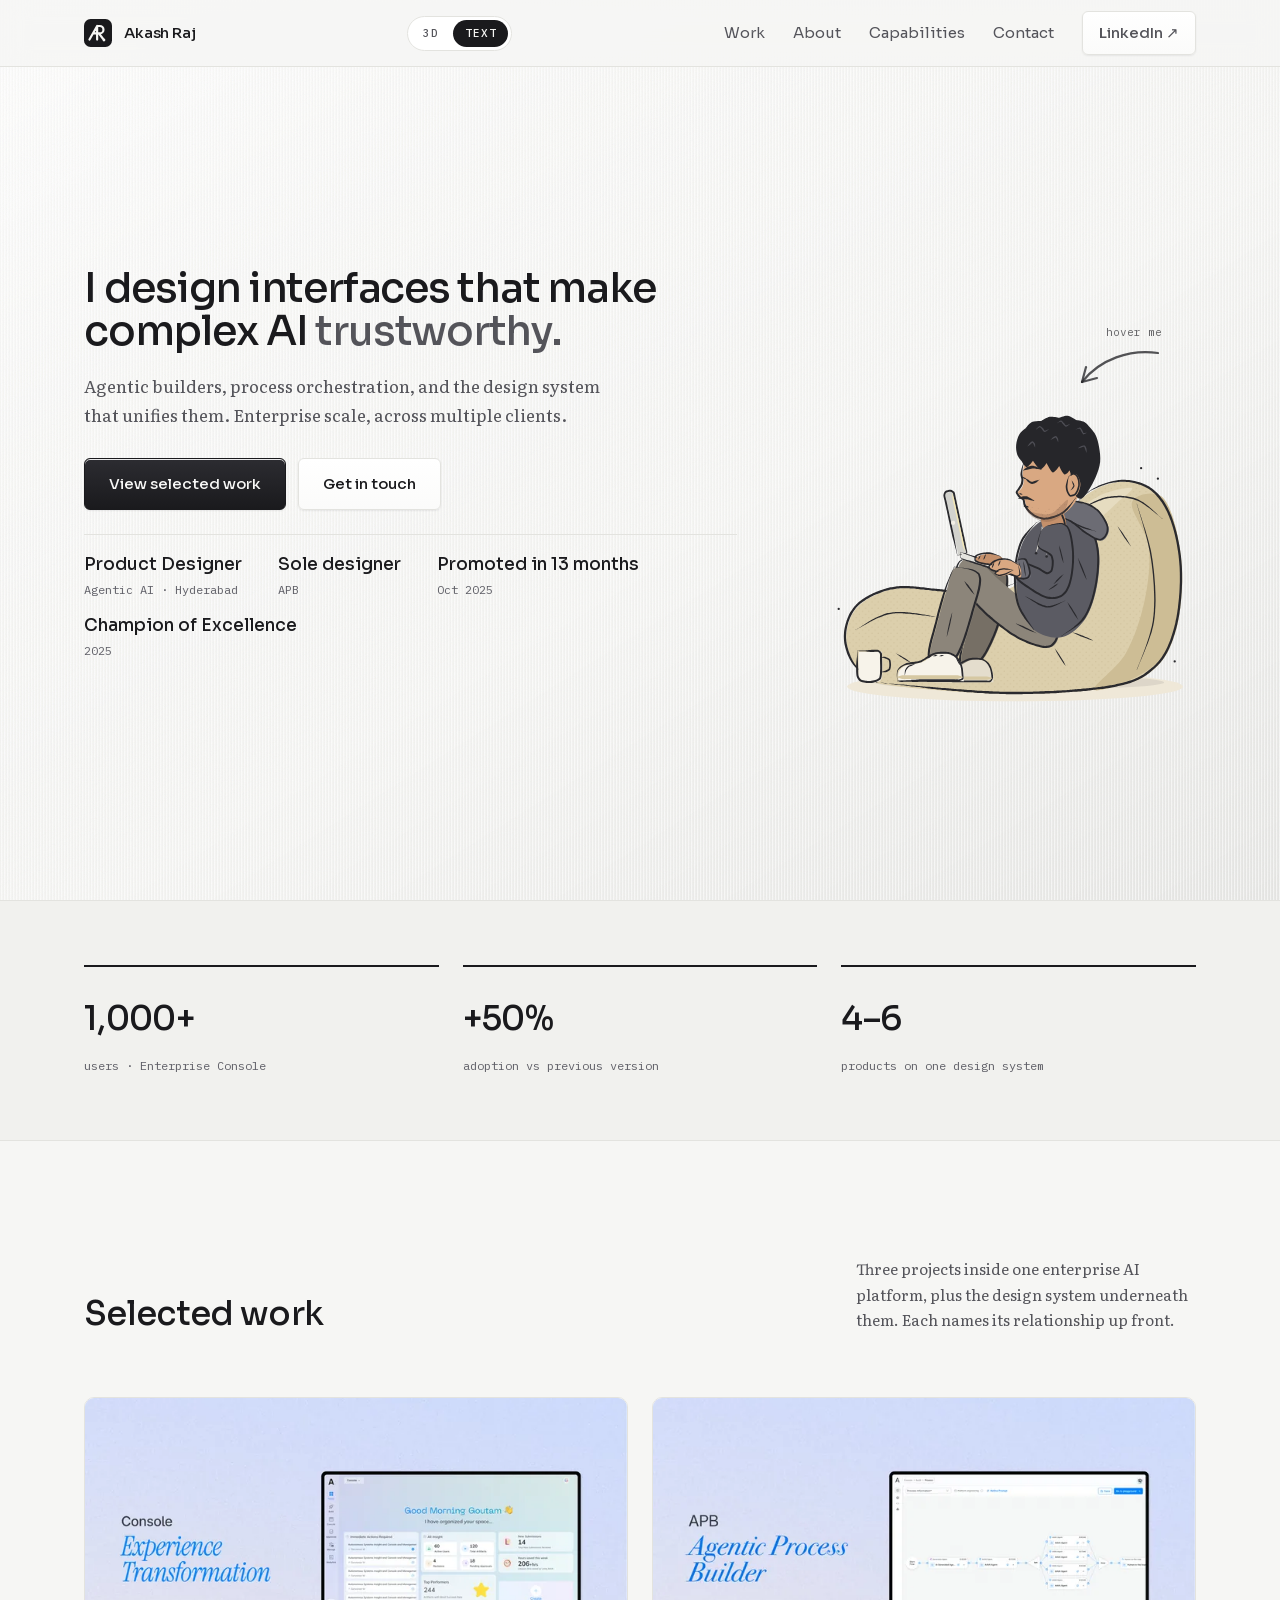
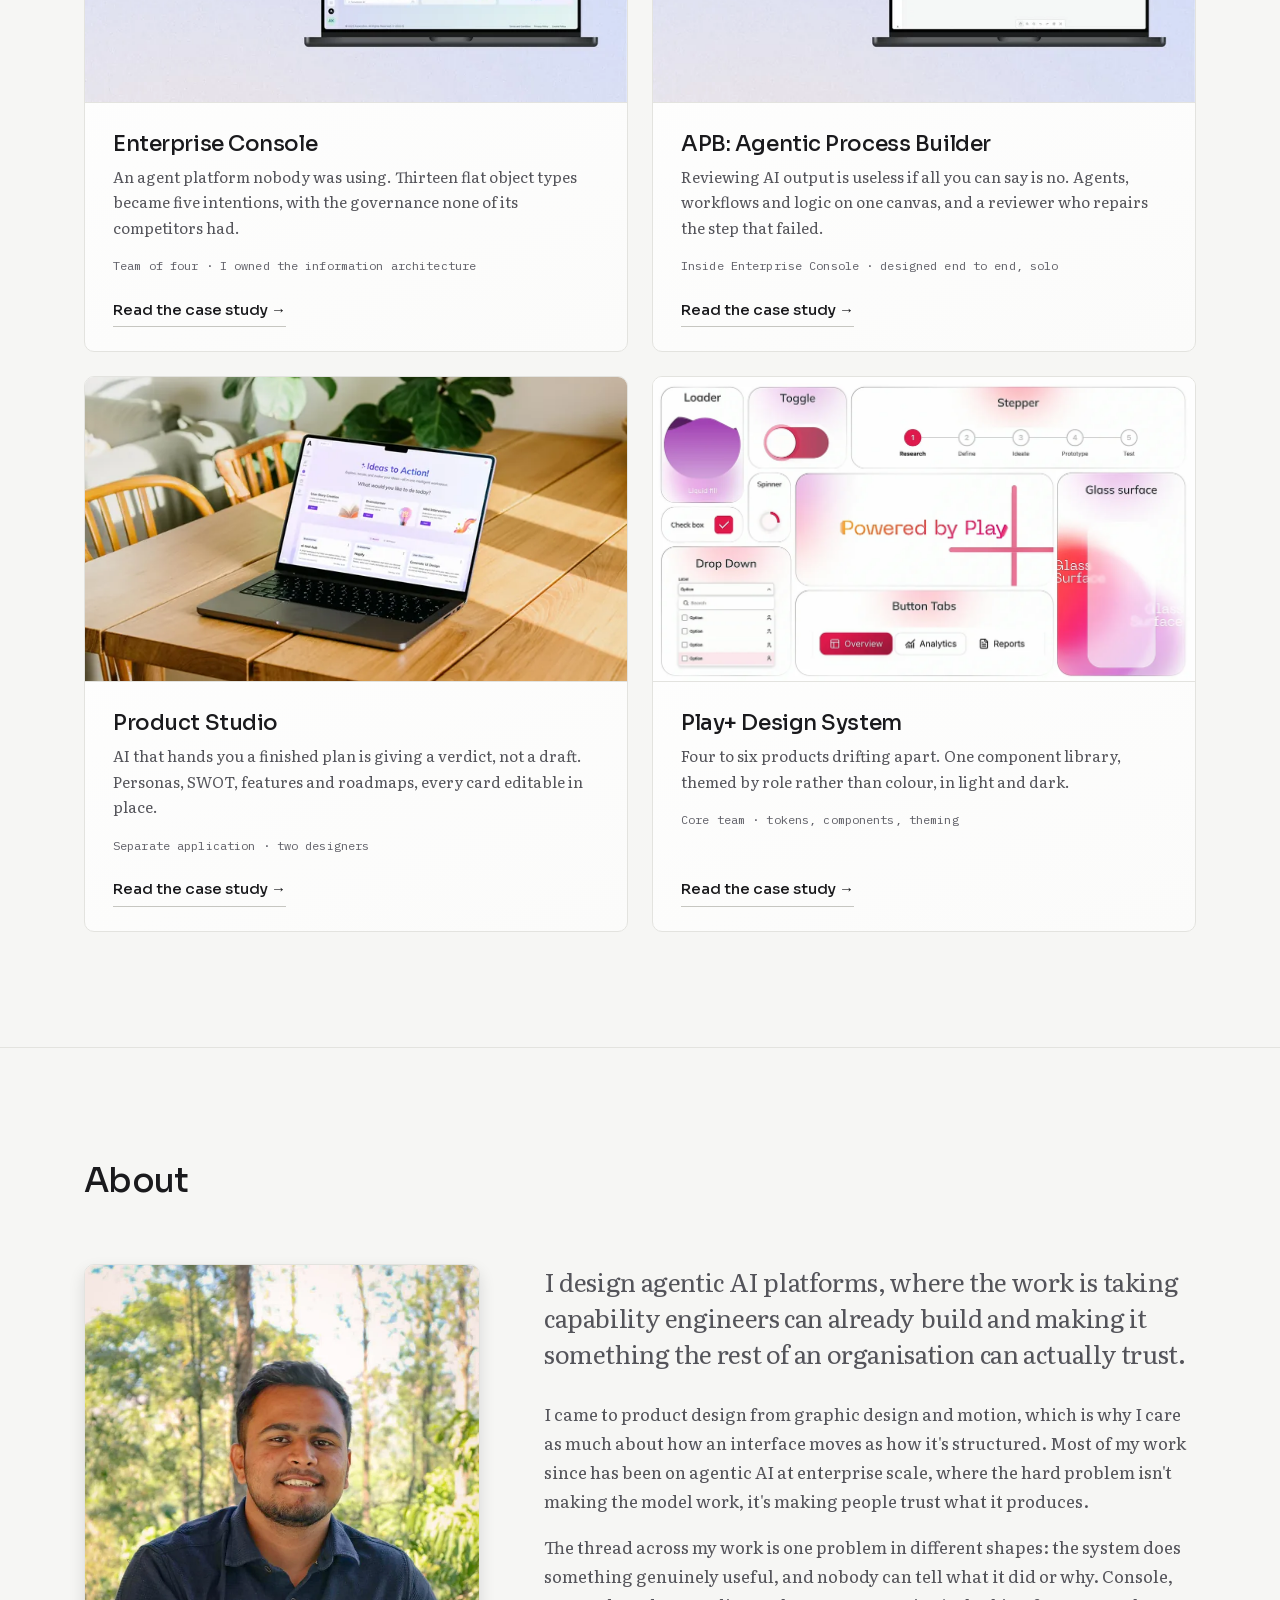
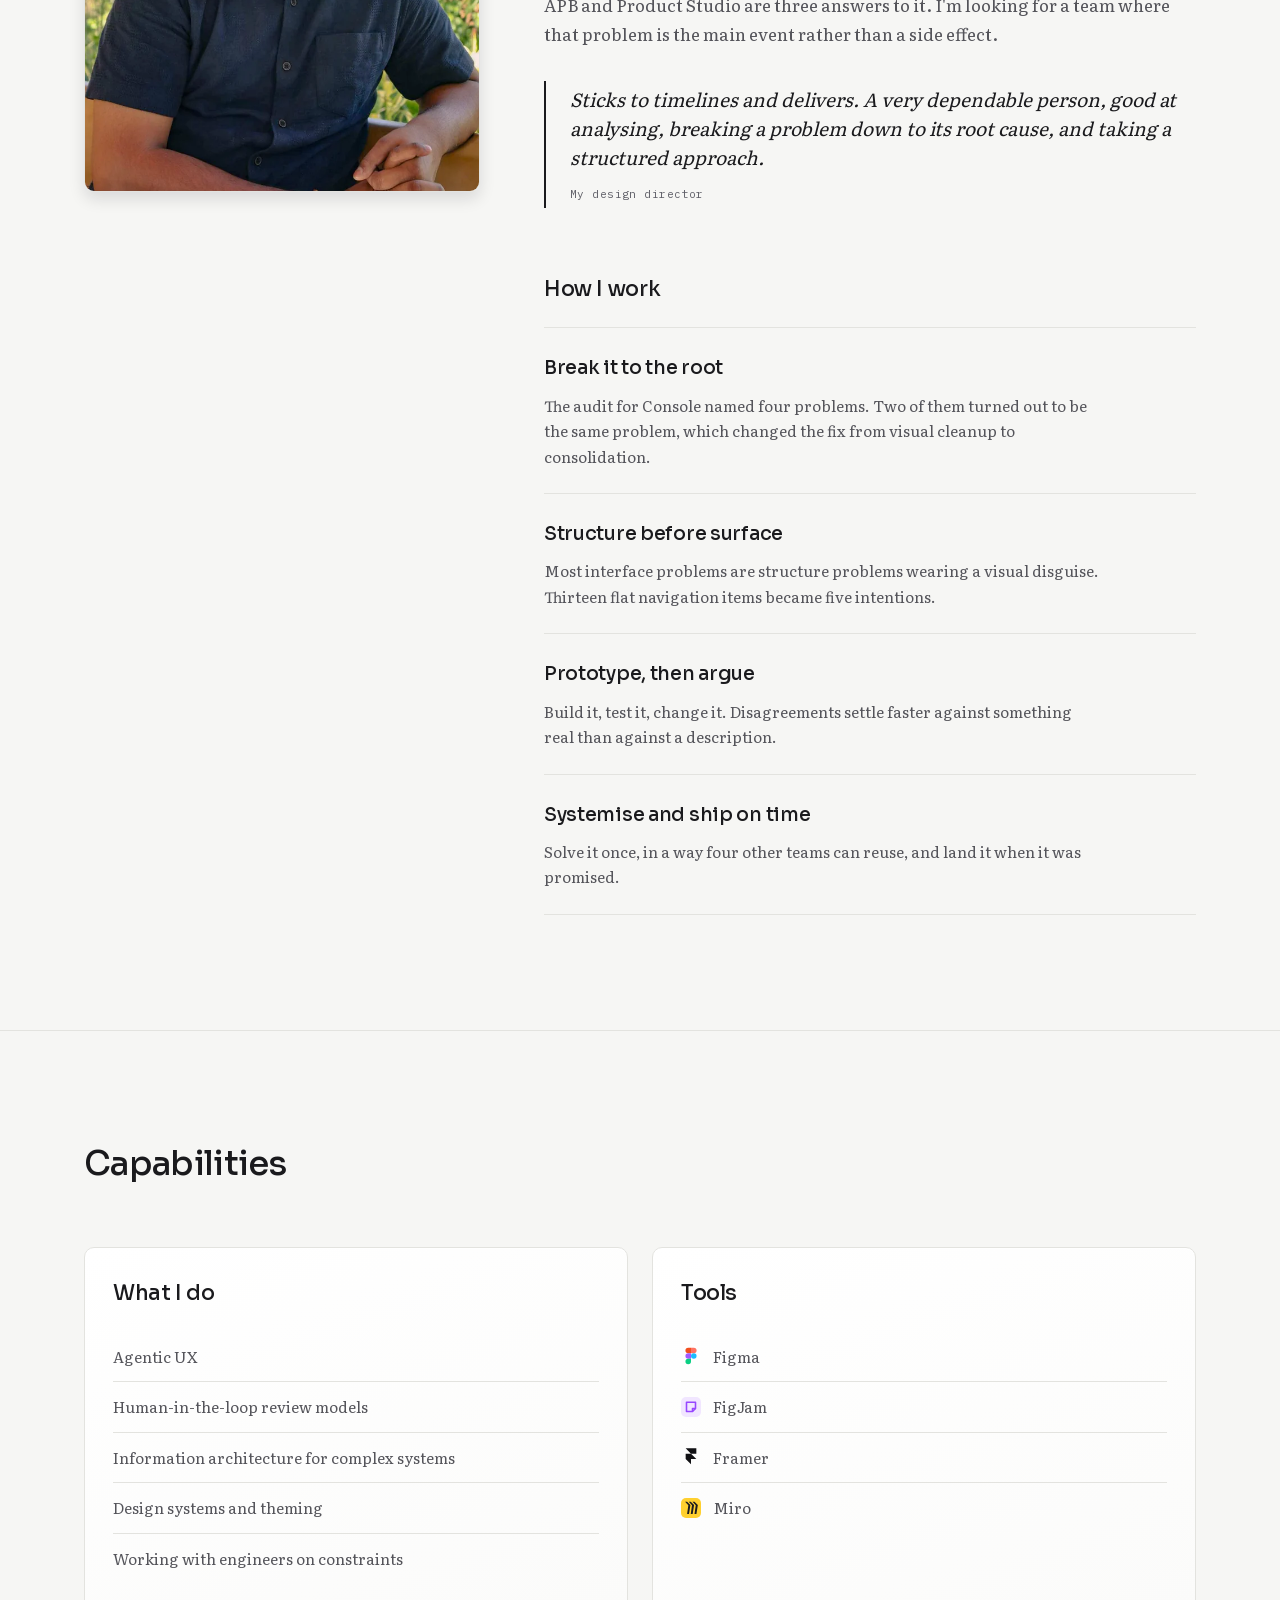
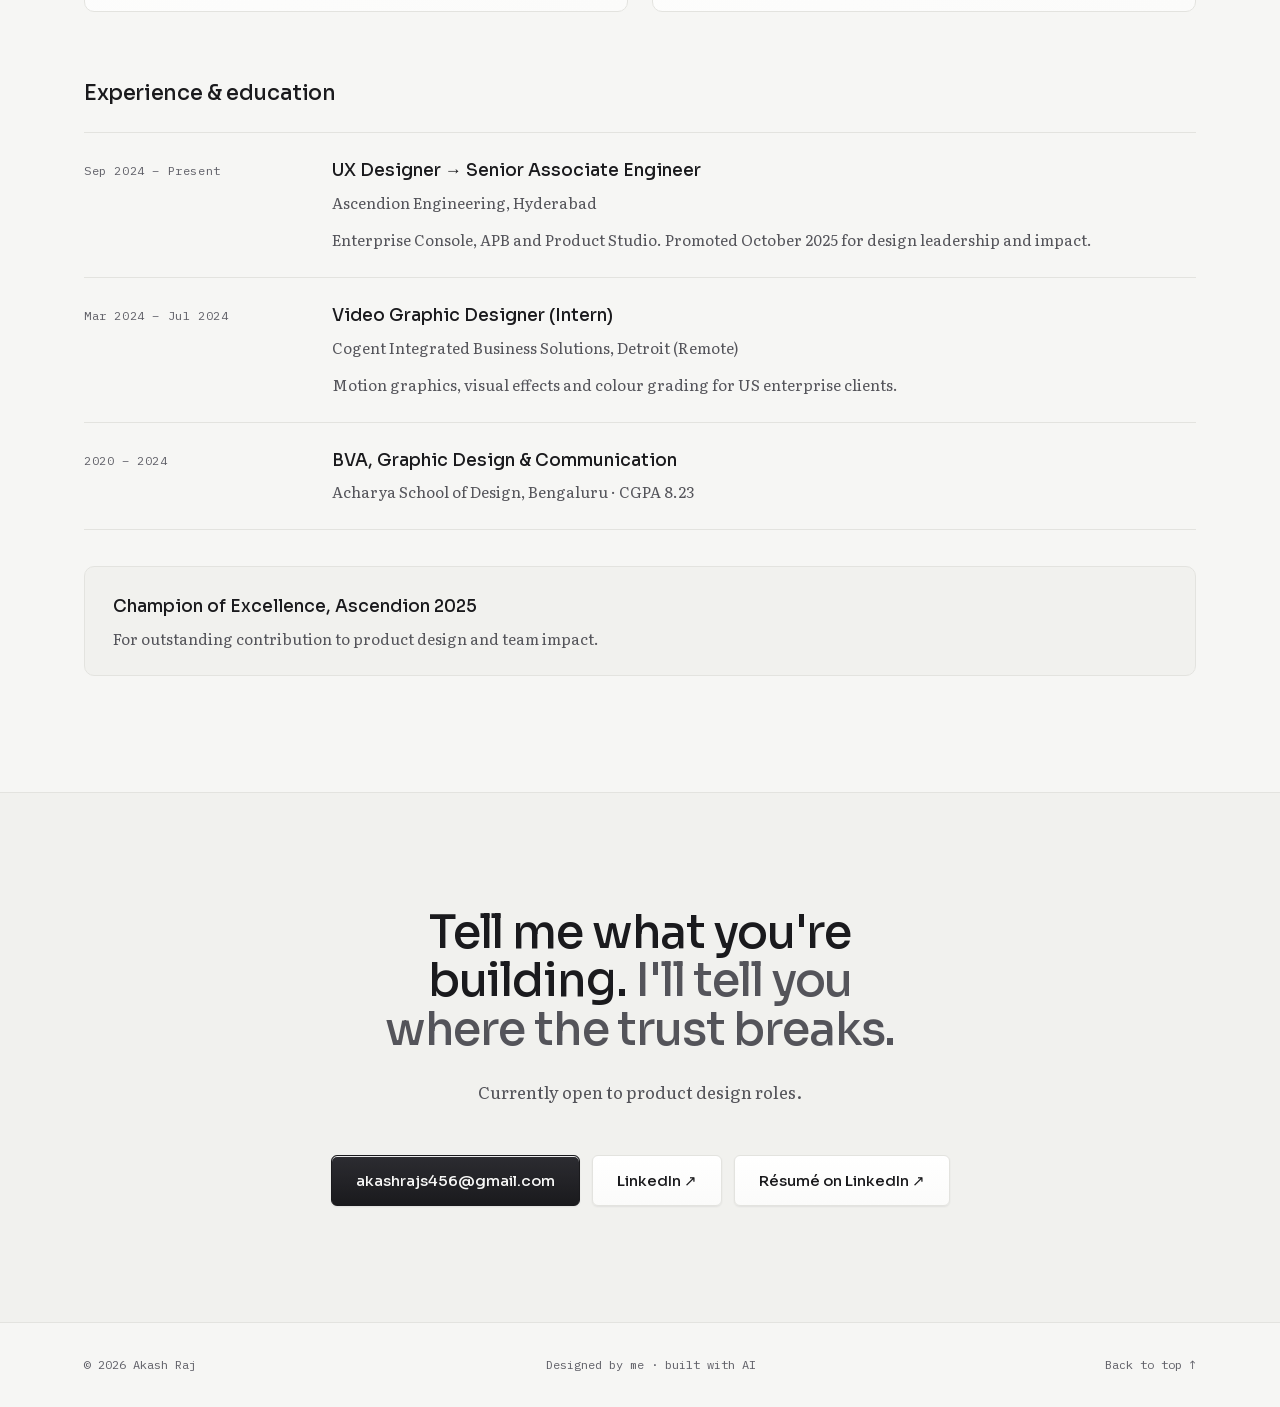
==== index.html @ 2d1c57b1 "Copy pass: shorter case studies, ownership first, a sharper homepage A recruiter gives a portfolio u" ====
<!doctype html>
<html lang="en">
<head>
<meta charset="utf-8">
<meta name="viewport" content="width=device-width, initial-scale=1">
<meta name="color-scheme" content="only light">
<title>Akash Raj · Product Designer, Agentic AI</title>
<meta name="description" content="UX designer building AI-first product experiences at enterprise scale. Agentic workflows, Human-in-the-Loop patterns, and the design system that unifies them.">
<link rel="canonical" href="https://evangelakash.github.io/akash-portfolio/">
<link rel="icon" href="favicon.svg" type="image/svg+xml">
<link rel="apple-touch-icon" href="apple-touch-icon.png">
<meta name="theme-color" content="#F6F6F4">
<meta name="author" content="Akash Raj">
<meta property="og:type" content="website">
<meta property="og:site_name" content="Akash Raj">
<meta property="og:title" content="Akash Raj · Product Designer, Agentic AI">
<meta property="og:description" content="I design interfaces that make complex AI trustworthy. Agentic builders, process orchestration, and the design system that unifies them, at enterprise scale.">
<meta property="og:url" content="https://evangelakash.github.io/akash-portfolio/">
<meta property="og:image" content="https://evangelakash.github.io/akash-portfolio/og-cover.png">
<meta property="og:image:width" content="1200">
<meta property="og:image:height" content="630">
<meta property="og:image:alt" content="Enterprise Console after the redesign, shown on a laptop.">
<meta name="twitter:card" content="summary_large_image">
<meta name="twitter:title" content="Akash Raj · Product Designer, Agentic AI">
<meta name="twitter:description" content="I design interfaces that make complex AI trustworthy. Agentic builders, process orchestration, and the design system that unifies them, at enterprise scale.">
<meta name="twitter:image" content="https://evangelakash.github.io/akash-portfolio/og-cover.png">
<link rel="preload" href="fonts/Sora-300-latin.woff2" as="font" type="font/woff2" crossorigin>
<link rel="preload" href="fonts/Literata-400-latin.woff2" as="font" type="font/woff2" crossorigin>
<link rel="stylesheet" href="style.css?v=18">
<script>document.documentElement.className+=" js";</script>
<script>
/* keeps the heavy files (the 3D house above all) on disk between visits; this host expires them in ten minutes */
if ('serviceWorker' in navigator) addEventListener('load', () => navigator.serviceWorker.register('sw.js').catch(() => {}));
</script>
</head>
<body id="top">

<svg width="0" height="0" style="position:absolute" aria-hidden="true" focusable="false"><defs>
  <pattern id="tp-scatter" patternUnits="userSpaceOnUse" width="22" height="16">
    <rect width="22" height="16" fill="var(--tape)"/>
    <path d="M4 11 l3.1-5 3.1 5 Z M15.5 5.4 l2.4-3.9 2.4 3.9 Z" fill="var(--paper)" opacity=".85"/>
    <circle cx="17.4" cy="11.6" r="1.35" fill="var(--paper)" opacity=".7"/>
    <circle cx="8.8" cy="3" r="1" fill="var(--paper)" opacity=".55"/>
  </pattern>
<pattern id="hs-weave" width="6" height="6" patternUnits="userSpaceOnUse"><circle cx="1.5" cy="1.5" r=".7" fill="#B8A77E"/><circle cx="4.5" cy="4.5" r=".7" fill="#B8A77E"/></pattern></defs></svg>


<a class="skip" href="#main">Skip to content</a>
<header class="nav">
  <div class="container nav__inner">
    <a class="nav__mark" href="#top">
      <svg class="logo" viewBox="0 0 64 64" aria-hidden="true" focusable="false"><rect class="logo__tile" width="64" height="64" rx="15"/><path class="logo__ink" d="M12.5 47 L30 16 V47 M30 16 H36 A8.5 8.5 0 0 1 36 33 H21.6 M34 33 L43.4 45.2"/><circle class="logo__node" cx="45.6" cy="48" r="3.2"/></svg>
      <span class="nav__name">Akash Raj</span>
    </a>
    <nav class="view-toggle" aria-label="Page view">
      <a href="house3d.html">3D</a>
      <a href="index.html" aria-current="page">Text</a>
    </nav>
    <nav class="nav__links" aria-label="Primary">
      <a href="#work">Work</a>
      <a href="#about">About</a>
      <a href="#capabilities">Capabilities</a>
      <a href="#contact">Contact</a>
      <a class="btn btn--sm" href="https://www.linkedin.com/in/evangelakash" target="_blank" rel="noopener">LinkedIn ↗</a>
    </nav>
      <details class="nav__menu">
        <summary aria-label="Menu"><span></span><span></span></summary>
        <div class="nav__sheet">
          <a href="#work">Work</a>
          <a href="#about">About</a>
          <a href="#capabilities">Capabilities</a>
          <a href="#contact">Contact</a>
          <a class="nav__sheet-narrow" href="https://www.linkedin.com/in/evangelakash" target="_blank" rel="noopener">LinkedIn ↗</a>
        </div>
      </details>
  </div>
</header>

<main id="main" tabindex="-1">

<!-- ===================== HERO ===================== -->
<section class="hero">
  <div class="container">
    <div class="hero__grid">
      <div>
        <h1 class="hero__title reveal" style="--d:80ms">
          I design interfaces that make complex AI <em>trustworthy.</em>
        </h1>
        <p class="hero__lede reveal" style="--d:160ms">
          Agentic builders, process orchestration, and the design system that
          unifies them. Enterprise scale, across multiple clients.
        </p>
        <div class="btn-row reveal" style="--d:240ms">
          <a class="btn btn--key" href="#work">View selected work</a>
          <a class="btn" href="#contact">Get in touch</a>
        </div>
        <ul class="hero__meta reveal" style="--d:320ms">
          <li><b>Product Designer</b> Agentic AI &middot; Hyderabad</li>
          <li><b>Sole designer</b> APB</li>
          <li><b>Promoted in 13 months</b> Oct 2025</li>
          <li><b>Champion of Excellence</b> 2025</li>
        </ul>
      </div>

      <div class="stack reveal" style="--d:400ms" aria-hidden="true" data-phase="idle">
        <div class="plane" data-px="6" data-py="5" data-s="-24">
          <svg class="scene" viewBox="0 0 360 480" preserveAspectRatio="xMidYMid meet">
<ellipse class="hs-rug" cx="202" cy="452" rx="160" ry="14"/>
<ellipse class="hs-shadow" cx="206" cy="448" rx="138" ry="7"/>
<path class="hs-bb" transform="translate(1.2 0.8)" d="M70 448C46.3 443.3 53 437.7 48 430C43 422.3 39.3 411.3 40 402C40.7 392.7 44.3 381.3 52 374C59.7 366.7 73.3 360.3 86 358C98.7 355.7 114.3 359 128 360C141.7 361 155 365.3 168 364C181 362.7 194.3 359.7 206 352C217.7 344.3 230 329.3 238 318C246 306.7 247.7 293 254 284C260.3 275 267.3 268.7 276 264C284.7 259.3 296.3 255.7 306 256C315.7 256.3 326.3 259.3 334 266C341.7 272.7 347.7 283 352 296C356.3 309 359.7 327 360 344C360.3 361 358.3 383 354 398C349.7 413 344.3 425 334 434C323.7 443 316 448 292 452C268 456 227 458.7 190 458C153 457.3 93.7 452.7 70 448Z"/>
<path class="hs-bb-tex" transform="translate(1.2 0.8)" d="M70 448C46.3 443.3 53 437.7 48 430C43 422.3 39.3 411.3 40 402C40.7 392.7 44.3 381.3 52 374C59.7 366.7 73.3 360.3 86 358C98.7 355.7 114.3 359 128 360C141.7 361 155 365.3 168 364C181 362.7 194.3 359.7 206 352C217.7 344.3 230 329.3 238 318C246 306.7 247.7 293 254 284C260.3 275 267.3 268.7 276 264C284.7 259.3 296.3 255.7 306 256C315.7 256.3 326.3 259.3 334 266C341.7 272.7 347.7 283 352 296C356.3 309 359.7 327 360 344C360.3 361 358.3 383 354 398C349.7 413 344.3 425 334 434C323.7 443 316 448 292 452C268 456 227 458.7 190 458C153 457.3 93.7 452.7 70 448Z"/>
<path class="hs-bb-sh" transform="translate(1.2 0.8)" d="M312 276C314 268 332.7 264.3 340 270C347.3 275.7 353 293.3 356 310C359 326.7 360 352 358 370C356 388 351 406 344 418C337 430 327.3 436 316 442C304.7 448 277.7 457.7 276 454C274.3 450.3 298 434 306 420C314 406 320.3 387 324 370C327.7 353 330 333.7 328 318C326 302.3 310 284 312 276Z"/>
<path class="hs-bb-hi" transform="translate(1.2 0.8)" d="M262 284C263 280 275.7 271.7 284 268C292.3 264.3 309.7 260.7 312 262C314.3 263.3 303.7 271 298 276C292.3 281 284 290.7 278 292C272 293.3 261 288 262 284Z"/>
<path class="hs-ink" d="M70.1 447.9C69.6 447.5 67 445.7 66 445C65 444.3 62.9 442.8 61.9 442.1C60.9 441.4 58.9 439.9 58 439.1C57 438.3 55.1 436.7 54.2 435.9C53.3 435 51.6 433.3 50.8 432.3C50 431.4 48.7 429.4 48 428.3C47.4 427.3 46.3 425.1 45.8 424C45.3 422.9 44.4 420.6 44 419.5C43.5 418.3 42.8 416 42.5 414.8C42.2 413.6 41.6 411.2 41.5 410C41.3 408.8 41 406.4 41 405.2C41 404 41.1 401.6 41.2 400.3C41.4 399.1 41.7 396.7 42 395.5C42.3 394.3 42.9 392 43.2 390.8C43.6 389.6 44.5 387.3 45 386.2C45.5 385.1 46.6 382.9 47.2 381.9C47.8 380.9 49.2 378.8 49.9 377.9C50.7 377 52.3 375.2 53.2 374.4C54.1 373.5 56 372 57 371.3C57.9 370.6 60 369.2 61 368.6C62.1 367.9 64.2 366.8 65.3 366.2C66.4 365.6 68.7 364.6 69.8 364.1C70.9 363.6 73.2 362.7 74.4 362.3C75.5 361.9 77.9 361.1 79.1 360.8C80.2 360.4 82.6 359.8 83.8 359.5C85 359.3 87.4 358.8 88.7 358.7C89.9 358.5 92.3 358.4 93.5 358.3C94.8 358.3 97.2 358.3 98.5 358.3C99.7 358.3 102.2 358.5 103.4 358.6C104.6 358.6 107.1 358.9 108.4 359C109.6 359.1 112.1 359.4 113.3 359.5C114.5 359.7 117 360 118.3 360.1C119.5 360.2 122 360.5 123.2 360.7C124.5 360.8 127 361 128.2 361.1C129.5 361.2 131.9 361.4 133.2 361.6C134.4 361.8 136.9 362.1 138.1 362.3C139.3 362.5 141.8 362.9 143 363.1C144.2 363.3 146.7 363.7 147.9 363.9C149.2 364.1 151.7 364.5 152.9 364.6C154.2 364.8 156.7 365 157.9 365.1C159.2 365.2 161.7 365.3 163 365.3C164.3 365.3 166.8 365.2 168.1 365.1C169.4 364.9 171.9 364.5 173.1 364.2C174.4 364 176.8 363.3 178 362.9C179.2 362.6 181.6 361.8 182.8 361.4C184 361 186.3 360.1 187.5 359.6C188.7 359.2 191 358.2 192.1 357.7C193.3 357.3 195.6 356.3 196.8 355.8C197.9 355.3 200.2 354.4 201.4 353.9C202.5 353.4 205.5 352.4 206.1 352.1C206.6 351.9 206.5 351.7 205.9 351.9C205.3 352 202.4 353.1 201.2 353.5C200.1 354 197.7 354.8 196.6 355.3C195.4 355.7 193 356.5 191.8 356.9C190.7 357.3 188.3 358.1 187.1 358.5C185.9 358.8 183.5 359.6 182.3 359.9C181.1 360.2 178.7 360.9 177.5 361.2C176.3 361.4 173.9 362 172.7 362.2C171.5 362.4 169.1 362.8 167.9 362.9C166.7 363.1 164.2 363.2 163 363.2C161.8 363.2 159.3 363.1 158.1 363C156.9 362.9 154.4 362.6 153.2 362.5C151.9 362.3 149.5 362 148.3 361.8C147 361.6 144.6 361.2 143.3 361C142.1 360.8 139.6 360.4 138.4 360.2C137.2 360 134.7 359.6 133.4 359.5C132.2 359.3 129.7 359.1 128.4 359C127.2 358.8 124.7 358.6 123.5 358.5C122.2 358.4 119.7 358.1 118.5 358C117.3 357.8 114.8 357.5 113.5 357.4C112.3 357.3 109.8 357 108.6 356.9C107.3 356.7 104.8 356.5 103.6 356.4C102.3 356.3 99.8 356.2 98.5 356.2C97.3 356.1 94.7 356.1 93.5 356.2C92.2 356.2 89.6 356.4 88.4 356.6C87.1 356.7 84.6 357.2 83.4 357.4C82.1 357.7 79.7 358.4 78.5 358.7C77.3 359.1 74.8 359.8 73.7 360.3C72.5 360.7 70.1 361.6 69 362.1C67.8 362.6 65.5 363.7 64.4 364.3C63.2 364.9 61 366.1 59.9 366.7C58.8 367.4 56.7 368.8 55.7 369.6C54.7 370.3 52.7 371.9 51.7 372.8C50.8 373.7 49 375.6 48.2 376.6C47.4 377.6 46 379.7 45.3 380.8C44.7 381.9 43.5 384.2 43 385.4C42.5 386.5 41.6 388.9 41.2 390.2C40.8 391.4 40.2 393.8 39.9 395.1C39.6 396.3 39.2 398.9 39.1 400.1C39 401.4 38.8 404 38.9 405.2C38.9 406.5 39.2 409.1 39.3 410.4C39.5 411.6 40.1 414.1 40.4 415.3C40.7 416.6 41.5 419 41.9 420.2C42.4 421.4 43.4 423.7 44 424.9C44.5 426 45.8 428.3 46.5 429.3C47.2 430.4 48.8 432.4 49.6 433.4C50.5 434.3 52.4 436 53.4 436.8C54.4 437.6 56.4 439.1 57.4 439.8C58.5 440.5 60.6 441.9 61.6 442.6C62.6 443.3 64.8 444.6 65.8 445.3C66.8 446 69.4 447.8 69.9 448.1C70.4 448.4 70.6 448.3 70.1 447.9Z"/><path class="hs-ink" d="M254.1 284.1C254.6 283.7 256.7 281.5 257.6 280.6C258.4 279.7 260.1 277.8 261 277C261.9 276.1 263.6 274.3 264.5 273.4C265.4 272.6 267.2 270.9 268.2 270.1C269.1 269.3 271 267.7 272 267C273 266.3 275.1 265 276.2 264.4C277.2 263.8 279.5 262.8 280.6 262.3C281.7 261.8 284 260.9 285.2 260.5C286.4 260.1 288.7 259.3 289.9 259C291.1 258.7 293.5 258.1 294.7 257.9C295.9 257.6 298.3 257.3 299.5 257.1C300.7 257 303.2 256.9 304.4 256.9C305.6 256.9 308 257 309.2 257.2C310.4 257.3 312.9 257.7 314 257.9C315.2 258.2 317.6 258.7 318.8 259.1C319.9 259.5 322.2 260.3 323.3 260.8C324.4 261.2 326.6 262.3 327.7 262.9C328.7 263.5 330.7 264.8 331.7 265.5C332.6 266.3 334.4 267.9 335.3 268.7C336.2 269.6 337.8 271.4 338.5 272.3C339.3 273.3 340.7 275.2 341.4 276.2C342.1 277.2 343.4 279.3 344 280.4C344.6 281.4 345.7 283.6 346.3 284.7C346.8 285.8 347.8 288.1 348.3 289.2C348.8 290.3 349.6 292.6 350.1 293.8C350.5 294.9 351.3 297.3 351.6 298.4C352 299.6 352.7 302 353 303.2C353.3 304.3 353.9 306.7 354.2 307.9C354.5 309.1 355 311.5 355.3 312.7C355.5 314 356 316.4 356.2 317.6C356.4 318.8 356.8 321.2 357 322.5C357.2 323.7 357.5 326.1 357.7 327.3C357.8 328.6 358.1 331 358.2 332.3C358.3 333.5 358.5 335.9 358.6 337.2C358.7 338.4 358.8 340.9 358.8 342.1C358.9 343.3 358.9 345.8 358.9 347C358.9 348.3 358.9 350.7 358.9 352C358.9 353.2 358.8 355.7 358.7 356.9C358.7 358.1 358.6 360.6 358.5 361.8C358.4 363.1 358.2 365.5 358.1 366.8C358 368 357.8 370.5 357.6 371.7C357.5 372.9 357.2 375.4 357.1 376.6C356.9 377.8 356.6 380.3 356.4 381.5C356.2 382.7 355.8 385.1 355.6 386.3C355.3 387.6 354.8 390 354.6 391.2C354.3 392.4 353.7 394.8 353.4 396C353.1 397.1 352.4 399.5 352 400.7C351.7 401.9 350.9 404.2 350.5 405.4C350.1 406.5 349.3 408.8 348.8 410C348.4 411.1 347.4 413.4 346.9 414.5C346.4 415.6 345.3 417.8 344.7 418.8C344.1 419.9 342.8 422 342.1 423C341.5 424 340 426 339.3 426.9C338.5 427.9 336.9 429.7 336 430.6C335.2 431.4 333.4 433.1 332.5 433.9C331.5 434.7 329.6 436.2 328.7 437C327.7 437.8 325.8 439.2 324.7 439.9C323.7 440.6 321.7 441.8 320.6 442.4C319.5 443 317.3 444 316.2 444.5C315.1 445 312.8 445.9 311.6 446.3C310.5 446.7 308.1 447.4 307 447.7C305.8 448 303.4 448.6 302.2 448.9C301 449.2 298.6 449.7 297.4 449.9C296.2 450.2 293.7 450.6 292.5 450.8C291.3 451 288.9 451.4 287.6 451.6C286.4 451.8 284 452.1 282.7 452.3C281.5 452.4 279 452.7 277.8 452.9C276.6 453 274.1 453.3 272.9 453.4C271.7 453.6 269.2 453.8 268 453.9C266.7 454 264.3 454.3 263 454.4C261.8 454.5 259.3 454.7 258.1 454.8C256.9 454.9 254.4 455.1 253.2 455.2C251.9 455.3 249.4 455.4 248.2 455.5C247 455.6 244.5 455.7 243.3 455.8C242 455.9 239.5 456 238.3 456.1C237.1 456.1 234.6 456.2 233.4 456.3C232.1 456.3 229.6 456.4 228.4 456.5C227.2 456.5 224.7 456.6 223.4 456.7C222.2 456.7 219.7 456.8 218.5 456.8C217.3 456.8 214.8 456.9 213.5 456.9C212.3 456.9 209.8 457 208.6 457C207.3 457 204.9 457 203.6 457C202.4 457 199.9 457 198.7 457C197.4 457 194.9 457 193.7 457C192.5 456.9 190 456.9 188.8 456.9C187.5 456.8 185 456.8 183.8 456.7C182.6 456.7 180.1 456.6 178.9 456.5C177.6 456.5 175.1 456.3 173.9 456.3C172.7 456.2 170.2 456.1 169 456C167.7 455.9 165.2 455.8 164 455.7C162.8 455.6 160.3 455.4 159.1 455.3C157.8 455.2 155.3 455.1 154.1 455C152.9 454.9 150.4 454.7 149.2 454.6C147.9 454.5 145.5 454.3 144.2 454.2C143 454.1 140.5 453.9 139.3 453.8C138 453.7 135.6 453.5 134.3 453.4C133.1 453.3 130.6 453.1 129.4 453C128.1 452.9 125.7 452.7 124.4 452.6C123.2 452.5 120.7 452.3 119.5 452.2C118.2 452.1 115.8 451.9 114.5 451.8C113.3 451.7 110.8 451.5 109.6 451.4C108.3 451.3 105.9 451.1 104.6 451C103.4 450.9 100.9 450.7 99.7 450.6C98.5 450.4 96 450.2 94.7 450.1C93.5 450 91 449.8 89.8 449.7C88.6 449.5 86.1 449.3 84.9 449.2C83.6 449.1 81.1 448.9 79.9 448.7C78.7 448.6 76.2 448.4 75 448.3C73.7 448.2 70.6 447.9 70 447.8C69.4 447.8 69.4 448.1 70 448.2C70.6 448.2 73.7 448.5 74.9 448.6C76.2 448.7 78.6 449 79.9 449.1C81.1 449.3 83.6 449.5 84.8 449.7C86 449.8 88.5 450.1 89.7 450.2C91 450.4 93.4 450.7 94.7 450.8C95.9 450.9 98.4 451.2 99.6 451.4C100.8 451.5 103.3 451.8 104.5 452C105.8 452.1 108.2 452.4 109.5 452.5C110.7 452.7 113.2 453 114.4 453.1C115.6 453.3 118.1 453.5 119.3 453.7C120.6 453.8 123 454.1 124.3 454.2C125.5 454.4 128 454.7 129.2 454.8C130.4 454.9 132.9 455.2 134.1 455.3C135.4 455.4 137.9 455.7 139.1 455.8C140.3 455.9 142.8 456.2 144 456.3C145.3 456.4 147.7 456.6 149 456.7C150.2 456.8 152.7 457.1 153.9 457.1C155.2 457.2 157.7 457.4 158.9 457.5C160.1 457.6 162.6 457.8 163.9 457.9C165.1 458 167.6 458.1 168.8 458.2C170.1 458.3 172.5 458.4 173.8 458.5C175 458.5 177.5 458.7 178.8 458.7C180 458.8 182.5 458.9 183.7 458.9C185 459 187.5 459 188.7 459.1C189.9 459.1 192.4 459.1 193.7 459.2C194.9 459.2 197.4 459.2 198.7 459.2C199.9 459.2 202.4 459.2 203.6 459.2C204.9 459.2 207.4 459.2 208.6 459.2C209.8 459.2 212.3 459.1 213.6 459.1C214.8 459.1 217.3 459 218.5 459C219.8 459 222.3 458.9 223.5 458.9C224.8 458.8 227.2 458.7 228.5 458.7C229.7 458.6 232.2 458.5 233.5 458.5C234.7 458.4 237.2 458.3 238.4 458.3C239.7 458.2 242.1 458.1 243.4 458C244.6 457.9 247.1 457.8 248.3 457.7C249.6 457.6 252.1 457.4 253.3 457.4C254.6 457.3 257 457.1 258.3 457C259.5 456.9 262 456.7 263.2 456.6C264.5 456.5 266.9 456.2 268.2 456.1C269.4 456 271.9 455.7 273.1 455.6C274.4 455.5 276.8 455.2 278.1 455.1C279.3 454.9 281.8 454.6 283 454.4C284.3 454.3 286.7 453.9 288 453.7C289.2 453.6 291.7 453.2 292.9 453C294.1 452.8 296.6 452.3 297.8 452.1C299 451.8 301.5 451.3 302.7 451C303.9 450.8 306.3 450.2 307.6 449.8C308.8 449.5 311.2 448.8 312.4 448.3C313.6 447.9 315.9 447 317.1 446.5C318.2 446 320.5 444.9 321.6 444.3C322.7 443.7 324.9 442.4 326 441.7C327 441 329 439.5 330 438.7C331 438 333 436.4 333.9 435.5C334.9 434.7 336.7 433 337.6 432.1C338.5 431.2 340.2 429.3 341 428.3C341.8 427.3 343.3 425.3 344 424.2C344.7 423.2 346 421 346.6 419.9C347.2 418.8 348.3 416.6 348.9 415.4C349.4 414.3 350.4 412 350.9 410.8C351.3 409.6 352.2 407.3 352.6 406.1C353 404.9 353.8 402.5 354.2 401.3C354.5 400.1 355.2 397.7 355.6 396.5C355.9 395.3 356.5 392.9 356.7 391.7C357 390.4 357.5 388 357.7 386.8C358 385.5 358.4 383.1 358.6 381.8C358.7 380.6 359.1 378.1 359.3 376.9C359.4 375.6 359.7 373.2 359.8 371.9C360 370.7 360.2 368.2 360.3 367C360.4 365.7 360.6 363.2 360.7 362C360.8 360.7 360.9 358.2 360.9 357C361 355.8 361.1 353.3 361.1 352C361.1 350.8 361.1 348.3 361.1 347C361.1 345.8 361.1 343.3 361 342C361 340.8 360.9 338.3 360.8 337C360.7 335.8 360.5 333.3 360.4 332C360.3 330.8 360 328.3 359.9 327.1C359.7 325.8 359.4 323.4 359.2 322.1C359 320.9 358.6 318.4 358.4 317.2C358.2 316 357.7 313.5 357.4 312.3C357.2 311.1 356.6 308.6 356.4 307.4C356.1 306.2 355.5 303.8 355.1 302.6C354.8 301.4 354.1 299 353.7 297.8C353.3 296.6 352.6 294.2 352.1 293C351.7 291.8 350.8 289.5 350.3 288.3C349.8 287.2 348.8 284.9 348.2 283.8C347.7 282.6 346.5 280.4 345.9 279.3C345.3 278.2 344 276 343.3 275C342.5 274 341 271.9 340.2 270.9C339.4 269.9 337.7 268 336.8 267.2C335.9 266.3 334 264.6 333 263.8C332 263 329.9 261.6 328.7 261C327.6 260.3 325.3 259.2 324.2 258.8C323 258.3 320.6 257.4 319.4 257.1C318.1 256.7 315.7 256.2 314.4 255.9C313.2 255.7 310.7 255.4 309.4 255.3C308.2 255.2 305.6 255.1 304.4 255.1C303.1 255.1 300.6 255.4 299.3 255.5C298.1 255.7 295.6 256.2 294.4 256.4C293.1 256.7 290.7 257.4 289.5 257.8C288.3 258.1 286 259 284.8 259.4C283.6 259.9 281.3 260.9 280.2 261.4C279.1 261.9 276.8 263 275.8 263.7C274.7 264.3 272.6 265.7 271.6 266.5C270.6 267.2 268.7 268.8 267.8 269.7C266.9 270.5 265.1 272.2 264.2 273.1C263.3 274 261.6 275.8 260.7 276.7C259.9 277.6 258.2 279.4 257.3 280.3C256.5 281.2 254.3 283.4 253.9 283.9C253.5 284.4 253.6 284.5 254.1 284.1Z"/>
<path class="hs-ink" d="M262 284.1C262.6 283.8 265.4 282.5 266.5 282C267.6 281.4 269.9 280.3 271 279.8C272.1 279.3 274.3 278.3 275.5 277.8C276.6 277.3 278.9 276.3 280 275.9C281.2 275.4 283.5 274.6 284.6 274.2C285.8 273.8 288.1 273.1 289.3 272.9C290.5 272.6 292.9 272.2 294.1 272.1C295.3 272 297.8 271.8 299 271.8C300.2 271.7 302.7 271.7 303.9 271.8C305.1 271.9 307.5 272.1 308.7 272.3C310 272.5 312.3 273 313.5 273.3C314.7 273.6 317 274.3 318.1 274.8C319.2 275.3 321.4 276.4 322.4 277C323.5 277.7 325.5 279 326.5 279.7C327.5 280.4 329.5 281.9 330.5 282.6C331.5 283.4 333.4 284.9 334.3 285.7C335.3 286.5 337.2 288.1 338.1 288.9C339.1 289.7 341.4 291.7 341.9 292.1C342.4 292.5 342.5 292.4 342.1 291.9C341.6 291.5 339.3 289.5 338.3 288.7C337.4 287.8 335.6 286.1 334.7 285.3C333.8 284.5 332 282.8 331 282C330.1 281.1 328.2 279.5 327.2 278.8C326.2 278 324.2 276.5 323.1 275.9C322.1 275.2 319.8 274 318.7 273.5C317.5 273 315.1 272.3 313.9 271.9C312.7 271.6 310.2 271.1 309 270.9C307.7 270.7 305.2 270.5 304 270.4C302.7 270.3 300.2 270.3 299 270.4C297.7 270.4 295.2 270.6 294 270.7C292.7 270.9 290.2 271.2 289 271.5C287.8 271.8 285.4 272.5 284.2 272.9C283 273.3 280.7 274.3 279.6 274.8C278.4 275.3 276.2 276.4 275.1 277C274 277.5 271.8 278.7 270.7 279.3C269.6 279.9 267.5 281.1 266.4 281.7C265.3 282.3 262.5 283.6 262 283.9C261.4 284.2 261.5 284.3 262 284.1Z"/>
<path class="hs-ink" d="M317.9 278C318.1 278.6 318.9 281.6 319.3 282.8C319.6 283.9 320.4 286.3 320.7 287.5C321.1 288.7 321.8 291 322.1 292.2C322.5 293.4 323.2 295.8 323.5 296.9C323.9 298.1 324.5 300.5 324.9 301.7C325.2 302.9 325.8 305.3 326.2 306.5C326.5 307.6 327.1 310 327.4 311.2C327.7 312.4 328.3 314.8 328.6 316C328.8 317.2 329.4 319.6 329.6 320.8C329.9 322 330.4 324.4 330.6 325.6C330.8 326.8 331.2 329.3 331.4 330.5C331.6 331.7 331.9 334.1 332.1 335.3C332.2 336.6 332.5 339 332.7 340.2C332.8 341.5 333.1 343.9 333.2 345.1C333.3 346.4 333.5 348.8 333.6 350C333.7 351.3 333.9 353.7 334 354.9C334.1 356.2 334.2 358.6 334.2 359.9C334.3 361.1 334.4 363.5 334.4 364.8C334.4 366 334.5 368.5 334.5 369.7C334.5 370.9 334.4 373.4 334.4 374.6C334.3 375.8 334.2 378.3 334.2 379.5C334.1 380.7 333.9 383.2 333.8 384.4C333.6 385.6 333.3 388.1 333.2 389.3C333 390.5 332.5 392.9 332.3 394.1C332 395.3 331.4 397.7 331.1 398.8C330.8 400 330.1 402.4 329.8 403.6C329.4 404.8 328.7 407.1 328.3 408.3C327.9 409.4 327.1 411.8 326.7 412.9C326.3 414.1 325.5 416.4 325.1 417.6C324.6 418.7 323.7 421 323.3 422.2C322.9 423.3 321.9 425.6 321.5 426.8C321 427.9 320.1 430.2 319.7 431.3C319.2 432.5 318.1 435.4 317.9 436C317.7 436.6 317.8 436.6 318.1 436C318.3 435.5 319.4 432.6 319.9 431.4C320.3 430.3 321.3 428 321.8 426.9C322.2 425.7 323.2 423.5 323.7 422.3C324.2 421.2 325.1 418.9 325.6 417.8C326.1 416.6 327 414.3 327.4 413.2C327.9 412 328.8 409.7 329.2 408.6C329.6 407.4 330.4 405.1 330.8 403.9C331.2 402.7 331.9 400.4 332.3 399.2C332.6 398 333.2 395.6 333.5 394.4C333.8 393.1 334.2 390.7 334.4 389.5C334.6 388.2 334.9 385.8 335 384.5C335.2 383.3 335.4 380.8 335.4 379.6C335.5 378.4 335.6 375.9 335.7 374.6C335.7 373.4 335.8 370.9 335.8 369.7C335.8 368.5 335.7 366 335.7 364.7C335.7 363.5 335.6 361 335.5 359.8C335.5 358.6 335.4 356.1 335.3 354.9C335.2 353.6 335 351.2 334.9 349.9C334.8 348.7 334.6 346.2 334.5 345C334.4 343.8 334.1 341.3 334 340.1C333.8 338.9 333.5 336.4 333.4 335.2C333.2 333.9 332.9 331.5 332.7 330.3C332.5 329 332.1 326.6 331.9 325.4C331.7 324.2 331.2 321.7 330.9 320.5C330.6 319.3 330 316.9 329.7 315.7C329.4 314.5 328.8 312.1 328.4 310.9C328.1 309.8 327.4 307.4 327 306.2C326.7 305 326 302.7 325.6 301.5C325.2 300.3 324.5 298 324.1 296.8C323.7 295.6 322.9 293.3 322.6 292.1C322.2 290.9 321.4 288.6 321 287.4C320.6 286.2 319.9 283.9 319.5 282.7C319.1 281.5 318.3 278.6 318.1 278C317.9 277.4 317.8 277.4 317.9 278Z"/>
<path class="hs-ink" d="M50 398.1C50.6 397.8 53.3 396.3 54.4 395.7C55.5 395.1 57.6 393.9 58.7 393.3C59.8 392.6 61.9 391.5 63 390.9C64.1 390.3 66.3 389.2 67.4 388.6C68.5 388.1 70.7 387 71.9 386.5C73 386.1 75.2 385.1 76.4 384.7C77.5 384.3 79.9 383.5 81 383.3C82.2 383 84.6 382.6 85.8 382.4C87 382.3 89.5 382.2 90.7 382.2C91.9 382.2 94.4 382.3 95.6 382.3C96.8 382.4 99.3 382.6 100.5 382.7C101.8 382.8 104.2 383.1 105.4 383.2C106.7 383.3 109.1 383.6 110.3 383.8C111.6 383.9 114 384.2 115.2 384.3C116.5 384.5 118.9 384.7 120.2 384.9C121.4 385 123.8 385.4 125.1 385.5C126.3 385.7 129.4 386 130 386.1C130.6 386.1 130.6 386 130 385.9C129.4 385.8 126.3 385.4 125.1 385.2C123.9 385 121.5 384.6 120.2 384.3C119 384.1 116.6 383.7 115.4 383.4C114.2 383.2 111.7 382.8 110.5 382.6C109.3 382.4 106.8 382.1 105.6 381.9C104.3 381.8 101.9 381.5 100.6 381.4C99.4 381.3 96.9 381.1 95.7 381C94.4 381 91.9 380.9 90.7 380.9C89.4 380.9 86.9 381 85.7 381.1C84.4 381.3 82 381.7 80.7 382C79.5 382.3 77.1 383 75.9 383.5C74.8 383.9 72.5 384.8 71.3 385.4C70.2 385.9 68 387 66.9 387.6C65.8 388.2 63.6 389.5 62.6 390.1C61.5 390.8 59.4 392.1 58.4 392.8C57.4 393.4 55.3 394.8 54.2 395.4C53.2 396.1 50.5 397.6 50 397.9C49.4 398.2 49.5 398.4 50 398.1Z"/>
<path class="hs-ink" d="M252 372.1C252.5 371.8 254.6 370.5 255.5 369.9C256.3 369.4 257.9 368.2 258.7 367.6C259.5 367.1 261.1 365.9 261.9 365.2C262.7 364.6 264.3 363.4 265.1 362.7C265.8 362.1 267.7 360.4 268 360.1C268.4 359.7 268.4 359.7 268 359.9C267.5 360.2 265.4 361.5 264.5 362.1C263.7 362.6 262.1 363.8 261.3 364.4C260.5 364.9 258.9 366.1 258.1 366.8C257.3 367.4 255.7 368.6 254.9 369.3C254.2 369.9 252.3 371.6 252 371.9C251.6 372.3 251.6 372.3 252 372.1Z"/>
<path class="hs-ink" d="M256 400.1C256.4 400.3 258.9 401.5 259.8 402C260.8 402.5 262.8 403.3 263.8 403.7C264.8 404.1 266.8 404.9 267.8 405.3C268.8 405.7 270.8 406.5 271.8 406.8C272.9 407.1 275.4 407.9 276 408.1C276.5 408.2 276.5 408.2 276 407.9C275.6 407.7 273.1 406.5 272.2 406C271.2 405.5 269.2 404.7 268.2 404.3C267.2 403.9 265.2 403.1 264.2 402.7C263.2 402.3 261.2 401.5 260.2 401.2C259.1 400.9 256.6 400.1 256 399.9C255.5 399.8 255.5 399.8 256 400.1Z"/>
<path class="hs-ink" d="M239.9 416C240.2 416.6 241.5 419.2 242.1 420.3C242.6 421.3 243.9 423.3 244.5 424.3C245.2 425.3 246.4 427.3 247.1 428.3C247.7 429.2 249.6 431.6 249.9 432C250.3 432.5 250.3 432.5 250.1 432C249.8 431.4 248.5 428.8 247.9 427.7C247.4 426.7 246.1 424.7 245.5 423.7C244.8 422.7 243.6 420.7 242.9 419.7C242.3 418.8 240.4 416.4 240.1 416C239.7 415.5 239.7 415.5 239.9 416Z"/>
<path class="hs-ink" d="M88 420.1C88.4 420.4 90.8 422.2 91.8 422.9C92.7 423.6 94.7 424.8 95.7 425.4C96.7 426 98.7 427.3 99.8 427.9C100.8 428.5 103.4 429.8 104 430.1C104.5 430.3 104.5 430.3 104 429.9C103.6 429.6 101.2 427.8 100.2 427.1C99.3 426.4 97.3 425.2 96.3 424.6C95.3 424 93.3 422.7 92.2 422.1C91.2 421.5 88.6 420.2 88 419.9C87.5 419.7 87.5 419.7 88 420.1Z"/>
<path class="hs-ink" d="M299.9 300C300.2 300.5 301.5 302.9 302.1 303.8C302.6 304.7 303.8 306.6 304.4 307.5C305 308.4 306.2 310.2 306.8 311.1C307.4 312 308.6 313.7 309.3 314.6C309.9 315.5 311.6 317.6 311.9 318C312.3 318.5 312.3 318.4 312.1 318C311.8 317.5 310.5 315.1 309.9 314.2C309.4 313.3 308.2 311.4 307.6 310.5C307 309.6 305.8 307.8 305.2 306.9C304.6 306 303.4 304.3 302.7 303.4C302.1 302.5 300.4 300.4 300.1 300C299.7 299.5 299.7 299.6 299.9 300Z"/>
<circle class="hs-ink" cx="322" cy="244" r="1.1"/>
<circle class="hs-ink" cx="338" cy="254" r="1.1"/>
<circle class="hs-ink" cx="34" cy="378" r="1.1"/>
<circle class="hs-ink" cx="354" cy="428" r="1.1"/>
<path class="hs-pants-sh" transform="translate(1.2 0.8)" d="M174 338C178.7 335.7 192 337 194 346C196 355 190.3 378.3 186 392C181.7 405.7 174 421.7 168 428C162 434.3 152 435.3 150 430C148 424.7 153.3 407.7 156 396C158.7 384.3 163 369.7 166 360C169 350.3 169.3 340.3 174 338Z"/><path class="hs-ink" d="M174 338.1C174.6 338.3 177.6 338.6 178.9 338.8C180.1 338.9 182.6 339.1 183.8 339.3C184.9 339.5 187.4 340.1 188.4 340.6C189.4 341.1 191.5 342.5 192.1 343.4C192.7 344.3 193.3 346.6 193.5 347.7C193.6 348.8 193.5 351.3 193.5 352.5C193.4 353.7 193.1 356.1 193 357.3C192.8 358.5 192.5 360.9 192.3 362.1C192.1 363.3 191.7 365.8 191.4 367C191.2 368.2 190.7 370.6 190.4 371.8C190.1 373 189.6 375.4 189.3 376.5C189 377.7 188.4 380.1 188.1 381.3C187.8 382.5 187.1 384.9 186.8 386C186.4 387.2 185.7 389.6 185.4 390.7C185 391.9 184.2 394.2 183.8 395.4C183.4 396.6 182.6 398.9 182.1 400C181.7 401.1 180.8 403.4 180.3 404.6C179.8 405.7 178.8 407.9 178.3 409C177.8 410.1 176.7 412.4 176.2 413.4C175.6 414.5 174.5 416.7 173.9 417.8C173.3 418.8 172 420.9 171.4 421.9C170.7 422.9 169.3 424.9 168.6 425.8C167.8 426.7 166.1 428.5 165.2 429.2C164.3 429.9 162.2 431 161.2 431.4C160.1 431.8 157.8 432.4 156.7 432.4C155.6 432.5 153.3 432.1 152.6 431.6C151.8 431 150.8 429.1 150.6 428C150.4 427 150.7 424.6 150.8 423.4C150.9 422.3 151.3 419.9 151.6 418.7C151.8 417.5 152.3 415.1 152.6 413.9C152.9 412.7 153.5 410.3 153.8 409.1C154.1 407.9 154.7 405.5 155 404.3C155.3 403.1 155.9 400.7 156.2 399.5C156.5 398.3 157 395.9 157.3 394.7C157.6 393.5 158.2 391.1 158.5 389.9C158.8 388.7 159.4 386.4 159.7 385.2C160 384 160.7 381.6 161 380.4C161.3 379.2 162 376.9 162.4 375.7C162.7 374.5 163.4 372.1 163.7 370.9C164.1 369.7 164.7 367.4 165.1 366.2C165.4 365 166 362.6 166.4 361.4C166.7 360.3 167.4 357.9 167.7 356.7C168.1 355.5 168.8 353.2 169.2 352C169.5 350.8 170.3 348.5 170.7 347.3C171.1 346.1 172 343.8 172.4 342.7C172.8 341.5 173.9 338.6 174.1 338C174.3 337.5 174.1 337.4 173.9 338C173.6 338.5 172.5 341.4 172.1 342.5C171.6 343.7 170.6 346 170.2 347.1C169.7 348.3 168.8 350.5 168.3 351.7C167.9 352.8 167 355.1 166.5 356.3C166.1 357.5 165.3 359.8 164.9 361C164.5 362.1 163.7 364.5 163.3 365.7C162.9 366.8 162.2 369.2 161.8 370.4C161.5 371.6 160.8 373.9 160.5 375.1C160.1 376.3 159.4 378.7 159.1 379.9C158.8 381.1 158.1 383.5 157.8 384.7C157.5 385.9 156.9 388.2 156.6 389.4C156.3 390.6 155.7 393 155.4 394.2C155.1 395.4 154.5 397.9 154.3 399C154 400.2 153.4 402.6 153.1 403.8C152.8 405 152.1 407.4 151.8 408.6C151.5 409.8 151 412.2 150.7 413.4C150.4 414.6 149.9 417.1 149.6 418.3C149.4 419.5 148.9 422 148.8 423.2C148.7 424.5 148.3 427.3 148.7 428.5C149 429.7 150.4 432.4 151.4 433.2C152.4 433.9 155.4 434.4 156.7 434.4C158 434.4 160.7 433.7 161.9 433.3C163.1 432.8 165.4 431.5 166.4 430.7C167.4 430 169.2 428.1 170.1 427.1C170.9 426.2 172.3 424.1 173 423C173.7 422 175 419.8 175.6 418.7C176.2 417.7 177.4 415.5 177.9 414.3C178.5 413.2 179.6 411 180.1 409.9C180.6 408.7 181.6 406.5 182.1 405.3C182.6 404.2 183.5 401.9 184 400.7C184.4 399.6 185.3 397.2 185.7 396.1C186.1 394.9 186.9 392.5 187.2 391.3C187.6 390.2 188.3 387.8 188.7 386.6C189 385.4 189.7 383 190 381.8C190.3 380.6 190.9 378.2 191.2 377C191.5 375.8 192.1 373.4 192.3 372.2C192.6 371 193.1 368.6 193.4 367.3C193.6 366.1 194 363.7 194.2 362.4C194.4 361.2 194.8 358.8 194.9 357.5C195.1 356.3 195.3 353.8 195.3 352.5C195.3 351.2 195.3 348.6 195 347.4C194.7 346.2 193.9 343.6 193.1 342.6C192.3 341.7 189.9 340.3 188.8 339.8C187.6 339.3 185.1 338.9 183.8 338.7C182.6 338.6 180.1 338.5 178.9 338.4C177.7 338.3 174.6 337.9 174 337.9C173.4 337.8 173.4 338 174 338.1Z"/>
<path class="hs-shoe-sh" transform="translate(1.2 0.8)" d="M124 447C124 447 122.8 442 124 440C125.2 438 127.3 436.3 131 435C134.7 433.7 141.5 433.5 146 432C150.5 430.5 154 427 158 426C162 425 166.8 425.2 170 426C173.2 426.8 175.3 428.7 177 431C178.7 433.3 179.5 437.3 180 440C180.5 442.7 180 447 180 447C180 447 124 447 124 447Z"/><path class="hs-ink" d="M124.1 447C124.1 446.4 123.4 443.2 123.7 442.1C123.9 441 125.2 438.9 126 438.2C126.9 437.4 129.1 436.4 130.2 436C131.3 435.5 133.7 435.1 134.9 434.8C136.1 434.6 138.5 434.3 139.7 434.1C141 433.9 143.5 433.5 144.7 433.2C145.9 432.8 148.3 431.9 149.4 431.4C150.5 430.8 152.6 429.4 153.6 428.8C154.7 428.3 156.8 427.2 158 426.8C159.1 426.5 161.5 426.2 162.7 426.1C163.8 426.1 166.3 426.1 167.4 426.3C168.6 426.5 170.9 427 171.9 427.5C172.9 428 174.8 429.5 175.5 430.4C176.3 431.2 177.4 433.3 177.8 434.4C178.3 435.5 178.8 437.9 179 439C179.2 440.2 179.6 442.8 179.4 443.7C179.3 444.6 178.7 446 177.9 446.3C177.2 446.6 174.5 446.2 173.3 446.2C172.1 446.2 169.6 446.2 168.4 446.2C167.2 446.2 164.7 446.2 163.5 446.2C162.2 446.2 159.8 446.2 158.5 446.2C157.3 446.2 154.8 446.2 153.6 446.2C152.4 446.2 149.9 446.2 148.7 446.2C147.4 446.2 145 446.2 143.7 446.2C142.5 446.3 140 446.3 138.8 446.4C137.6 446.4 135.1 446.6 133.9 446.6C132.6 446.7 130.2 446.8 128.9 446.8C127.7 446.8 124.6 446.9 124 446.9C123.4 446.9 123.4 447.1 124 447.1C124.6 447.1 127.7 447.2 128.9 447.2C130.2 447.2 132.6 447.3 133.9 447.4C135.1 447.4 137.6 447.6 138.8 447.6C140 447.7 142.5 447.7 143.7 447.8C145 447.8 147.4 447.8 148.7 447.8C149.9 447.8 152.4 447.8 153.6 447.8C154.8 447.8 157.3 447.8 158.5 447.8C159.8 447.8 162.2 447.8 163.5 447.8C164.7 447.8 167.2 447.8 168.4 447.8C169.6 447.8 172.1 447.8 173.3 447.8C174.6 447.8 177.6 448.2 178.6 447.7C179.6 447.2 180.7 445.1 181 443.9C181.2 442.8 180.8 440 180.6 438.8C180.3 437.5 179.7 435 179.3 433.8C178.8 432.7 177.5 430.3 176.7 429.4C175.9 428.4 173.8 426.7 172.6 426.1C171.5 425.6 168.9 425 167.7 424.8C166.4 424.6 163.8 424.5 162.6 424.6C161.3 424.6 158.7 425 157.5 425.3C156.3 425.7 154 426.9 152.9 427.5C151.8 428 149.8 429.4 148.7 430C147.6 430.5 145.4 431.4 144.2 431.7C143.1 432 140.7 432.4 139.5 432.6C138.3 432.8 135.8 433.1 134.6 433.4C133.4 433.6 130.9 434.3 129.7 434.8C128.6 435.4 126.3 436.7 125.5 437.6C124.7 438.5 123.5 440.9 123.3 442.1C123.1 443.2 123.8 446.4 123.9 447C124 447.6 124.1 447.6 124.1 447Z"/>
<path class="hs-sole" d="M124 444.2C124.6 444.4 127.5 445.3 128.7 445.5C129.8 445.7 132.2 445.5 133.3 445.5C134.5 445.5 136.8 445.5 138 445.5C139.2 445.5 141.5 445.5 142.7 445.5C143.8 445.5 146.2 445.5 147.3 445.5C148.5 445.5 150.8 445.5 152 445.5C153.2 445.5 155.5 445.5 156.7 445.5C157.8 445.5 160.2 445.5 161.3 445.5C162.5 445.5 164.8 445.5 166 445.5C167.2 445.5 169.5 445.5 170.7 445.5C171.8 445.5 174.2 445.7 175.3 445.5C176.5 445.3 179.4 444.4 180 444.2C180.6 444 180.6 444 180 443.8C179.4 443.6 176.5 442.7 175.3 442.5C174.2 442.3 171.8 442.5 170.7 442.5C169.5 442.5 167.2 442.5 166 442.5C164.8 442.5 162.5 442.5 161.3 442.5C160.2 442.5 157.8 442.5 156.7 442.5C155.5 442.5 153.2 442.5 152 442.5C150.8 442.5 148.5 442.5 147.3 442.5C146.2 442.5 143.8 442.5 142.7 442.5C141.5 442.5 139.2 442.5 138 442.5C136.8 442.5 134.5 442.5 133.3 442.5C132.2 442.5 129.8 442.3 128.7 442.5C127.5 442.7 124.6 443.6 124 443.8C123.4 444 123.4 444 124 444.2Z"/>
<path class="hs-pants" transform="translate(1.2 0.8)" d="M222 380C231.3 388 240 392.3 242 398C244 403.7 240 412.7 234 414C228 415.3 215.7 411 206 406C196.3 401 184.3 391.3 176 384C167.7 376.7 161 368.3 156 362C151 355.7 147 351 146 346C145 341 147.2 334.8 150 332C152.8 329.2 157 326 163 329C169 332 176.2 341.5 186 350C195.8 358.5 212.7 372 222 380Z"/><path class="hs-ink" d="M221.9 380.1C222.4 380.5 224.8 382.4 225.8 383.2C226.7 383.9 228.6 385.4 229.6 386.2C230.5 387 232.4 388.5 233.3 389.3C234.2 390.2 236 391.8 236.9 392.7C237.7 393.5 239.4 395.2 239.9 396.2C240.5 397.2 241.4 399.3 241.5 400.3C241.6 401.4 241.3 403.7 241 404.8C240.7 405.9 239.7 408 239.1 408.9C238.5 409.8 236.9 411.5 236 412.1C235.1 412.6 232.9 413.2 231.8 413.2C230.7 413.3 228.3 413 227.2 412.8C226 412.6 223.7 412 222.5 411.7C221.3 411.3 219 410.6 217.9 410.2C216.8 409.8 214.5 408.9 213.4 408.4C212.3 407.9 210.1 406.9 209 406.4C207.9 405.9 205.7 404.8 204.7 404.2C203.6 403.6 201.6 402.3 200.5 401.7C199.5 401 197.5 399.7 196.5 399C195.5 398.3 193.5 396.9 192.5 396.2C191.6 395.4 189.6 394 188.6 393.2C187.7 392.5 185.8 390.9 184.8 390.2C183.9 389.4 182 387.9 181.1 387.1C180.1 386.3 178.3 384.7 177.4 383.9C176.5 383.1 174.7 381.5 173.8 380.6C172.9 379.8 171.2 378.1 170.3 377.2C169.5 376.3 167.8 374.6 167 373.7C166.2 372.8 164.6 370.9 163.8 370C163 369.1 161.4 367.2 160.7 366.2C159.9 365.3 158.4 363.4 157.6 362.4C156.8 361.5 155.3 359.6 154.6 358.6C153.8 357.6 152.3 355.7 151.6 354.8C150.9 353.8 149.5 351.8 149 350.8C148.4 349.8 147.4 347.6 147.1 346.5C146.9 345.4 146.7 343.1 146.7 342C146.8 340.8 147.2 338.5 147.6 337.4C148 336.3 148.9 334.1 149.6 333.2C150.4 332.4 152.4 331.1 153.4 330.6C154.5 330.2 157 329.9 158.2 329.7C159.4 329.5 162.4 329.2 163 329.1C163.6 329 163.6 328.8 163 328.9C162.4 328.9 159.3 329.1 158.1 329.3C156.9 329.4 154.3 329.6 153.2 330C152 330.4 149.7 331.6 148.9 332.5C148 333.4 146.7 335.7 146.2 336.9C145.7 338 145.1 340.6 144.9 341.8C144.8 343.1 144.9 345.8 145.2 347C145.5 348.2 146.6 350.6 147.2 351.7C147.8 352.8 149.3 354.9 150 355.9C150.7 356.9 152.3 358.9 153 359.8C153.8 360.8 155.3 362.7 156.1 363.7C156.8 364.6 158.4 366.5 159.1 367.5C159.9 368.4 161.5 370.3 162.3 371.3C163.1 372.2 164.7 374.1 165.5 375C166.4 375.9 168 377.7 168.9 378.6C169.8 379.5 171.5 381.2 172.4 382.1C173.3 382.9 175.1 384.6 176.1 385.4C177 386.2 178.9 387.8 179.8 388.6C180.7 389.4 182.6 390.9 183.6 391.7C184.5 392.5 186.5 394 187.4 394.8C188.4 395.5 190.4 397 191.4 397.7C192.4 398.5 194.4 399.9 195.4 400.6C196.4 401.3 198.4 402.7 199.5 403.4C200.5 404 202.6 405.3 203.7 405.9C204.8 406.5 207 407.6 208.1 408.2C209.2 408.7 211.5 409.7 212.6 410.2C213.8 410.7 216.1 411.6 217.2 412C218.4 412.4 220.8 413.2 222 413.6C223.2 413.9 225.6 414.5 226.8 414.7C228.1 415 230.7 415.3 231.9 415.2C233.2 415.1 235.9 414.4 237 413.8C238.1 413.1 240 411.1 240.7 410C241.5 409 242.6 406.6 242.9 405.3C243.3 404.1 243.6 401.3 243.4 400.1C243.3 398.8 242.2 396.3 241.5 395.2C240.8 394.2 238.8 392.4 237.9 391.6C237 390.8 235 389.3 234 388.5C233 387.8 231 386.4 230 385.6C229 384.9 227 383.6 226 382.8C225 382.1 222.6 380.2 222.1 379.9C221.6 379.5 221.5 379.7 221.9 380.1Z"/>
<path class="hs-pants" transform="translate(1.2 0.8)" d="M144 338C149.3 336 165.2 338.7 168 346C170.8 353.3 164.3 369.7 161 382C157.7 394.3 152.2 412.3 148 420C143.8 427.7 140.7 427.3 136 428C131.3 428.7 121.5 430.3 120 424C118.5 417.7 124.3 401 127 390C129.7 379 133.2 366.7 136 358C138.8 349.3 138.7 340 144 338Z"/><path class="hs-ink" d="M144 338.1C144.6 338.3 147.6 338.8 148.8 338.9C150.1 339.1 152.5 339.4 153.7 339.6C154.9 339.8 157.3 340.3 158.5 340.6C159.7 341 162 341.7 163 342.3C164 342.8 166 344.2 166.6 345.1C167.1 346 167.6 348.2 167.7 349.4C167.8 350.5 167.6 352.9 167.4 354C167.3 355.2 166.8 357.6 166.6 358.8C166.3 360 165.7 362.3 165.4 363.5C165.1 364.7 164.4 367.1 164 368.2C163.7 369.4 163 371.8 162.6 372.9C162.3 374.1 161.5 376.5 161.2 377.7C160.8 378.9 160.2 381.2 159.8 382.4C159.5 383.6 158.9 386 158.5 387.2C158.2 388.3 157.5 390.7 157.1 391.9C156.8 393.1 156.1 395.4 155.7 396.6C155.4 397.8 154.6 400.1 154.2 401.3C153.9 402.4 153.1 404.8 152.7 405.9C152.3 407.1 151.4 409.4 151 410.5C150.6 411.7 149.7 414 149.2 415.1C148.7 416.2 147.7 418.4 147.2 419.4C146.6 420.5 145.4 422.5 144.6 423.3C143.8 424.2 142 425.6 141 426C140 426.5 137.6 426.7 136.5 426.9C135.3 427.1 132.8 427.5 131.7 427.5C130.5 427.6 128.1 427.8 127 427.6C125.8 427.5 123.6 427 122.8 426.4C122 425.8 121 423.8 120.8 422.8C120.6 421.8 120.9 419.4 121 418.2C121.2 417 121.6 414.6 121.9 413.5C122.1 412.3 122.7 409.9 123 408.7C123.3 407.5 123.9 405.1 124.3 404C124.6 402.8 125.2 400.4 125.6 399.2C125.9 398 126.6 395.7 126.9 394.5C127.2 393.3 127.8 390.9 128.1 389.7C128.4 388.5 129 386.1 129.3 384.9C129.6 383.7 130.2 381.3 130.6 380.1C130.9 378.9 131.5 376.6 131.9 375.4C132.2 374.2 132.9 371.8 133.2 370.7C133.5 369.5 134.2 367.1 134.5 365.9C134.8 364.7 135.5 362.4 135.8 361.2C136.2 360 136.8 357.6 137.2 356.5C137.5 355.3 138.3 353 138.7 351.8C139.1 350.6 140 348.3 140.4 347.2C140.8 346 141.8 343.7 142.2 342.6C142.7 341.5 143.9 338.6 144.1 338.1C144.3 337.5 144.2 337.4 143.9 337.9C143.6 338.5 142.4 341.3 141.9 342.5C141.4 343.6 140.3 345.8 139.8 346.9C139.3 348.1 138.3 350.3 137.9 351.5C137.4 352.6 136.4 354.9 136 356.1C135.5 357.2 134.7 359.5 134.3 360.7C133.9 361.9 133.1 364.2 132.7 365.4C132.3 366.6 131.6 368.9 131.3 370.1C130.9 371.3 130.2 373.7 129.9 374.9C129.6 376 128.9 378.4 128.6 379.6C128.3 380.8 127.7 383.2 127.4 384.4C127.1 385.6 126.5 388 126.2 389.2C125.9 390.4 125.3 392.7 124.9 393.9C124.6 395.1 124 397.5 123.6 398.7C123.3 399.9 122.6 402.2 122.3 403.4C122 404.6 121.3 407 121 408.2C120.7 409.4 120.1 411.8 119.9 413C119.6 414.3 119.1 416.7 119 418C118.9 419.3 118.5 422 118.9 423.2C119.2 424.5 120.5 427.2 121.5 428C122.5 428.8 125.4 429.4 126.7 429.6C127.9 429.8 130.5 429.6 131.8 429.6C133.1 429.5 135.5 429.1 136.8 428.9C138 428.7 140.7 428.4 141.8 427.9C143 427.4 145.2 425.7 146.1 424.7C147 423.8 148.3 421.5 148.9 420.4C149.5 419.3 150.6 417 151.1 415.9C151.6 414.7 152.5 412.4 152.9 411.2C153.3 410.1 154.2 407.8 154.6 406.6C155 405.4 155.8 403.1 156.2 401.9C156.5 400.7 157.3 398.4 157.6 397.2C158 396 158.7 393.6 159.1 392.5C159.4 391.3 160.1 388.9 160.5 387.7C160.8 386.5 161.5 384.1 161.8 383C162.1 381.8 162.8 379.4 163.1 378.2C163.5 377.1 164.2 374.7 164.5 373.5C164.9 372.3 165.6 370 166 368.8C166.3 367.6 167 365.2 167.3 364C167.7 362.8 168.3 360.4 168.6 359.2C168.8 358 169.3 355.5 169.4 354.3C169.6 353 169.8 350.4 169.6 349.1C169.4 347.9 168.6 345.1 167.9 344.1C167.1 343.1 164.7 341.7 163.6 341.1C162.4 340.6 159.9 340 158.7 339.8C157.5 339.5 155 339.2 153.8 339C152.6 338.9 150.1 338.7 148.9 338.6C147.7 338.4 144.6 337.9 144 337.9C143.4 337.8 143.4 338 144 338.1Z"/>
<path class="hs-ink" d="M153.9 352.1C154.1 352.5 155.3 354.6 155.8 355.4C156.3 356.2 157.4 357.6 158 358.4C158.5 359.1 159.6 360.7 160.3 361.4C160.9 362.1 162.6 363.7 162.9 364.1C163.3 364.4 163.3 364.4 163.1 363.9C162.9 363.5 161.7 361.4 161.2 360.6C160.7 359.8 159.6 358.4 159 357.6C158.5 356.9 157.4 355.3 156.7 354.6C156.1 353.9 154.4 352.3 154.1 351.9C153.7 351.6 153.7 351.6 153.9 352.1Z"/>
<path class="hs-ink" d="M141.9 382C141.7 382.5 140.9 385.2 140.6 386.3C140.3 387.4 139.7 389.6 139.5 390.7C139.2 391.8 138.7 394 138.5 395.1C138.2 396.2 137.8 398.4 137.6 399.5C137.4 400.6 137 403.4 136.9 404C136.9 404.5 136.9 404.6 137.1 404C137.3 403.5 138.1 400.8 138.4 399.7C138.7 398.6 139.3 396.4 139.5 395.3C139.8 394.2 140.3 392 140.5 390.9C140.8 389.8 141.2 387.6 141.4 386.5C141.6 385.4 142 382.6 142.1 382C142.1 381.5 142.1 381.4 141.9 382Z"/>
<path class="hs-ink" d="M121 423.1C121.5 423.3 123.9 424.4 124.8 424.8C125.8 425.2 127.8 425.8 128.8 426.1C129.8 426.4 131.8 427 132.8 427.3C133.9 427.5 136.5 428 137 428.1C137.5 428.2 137.5 428.2 137 427.9C136.5 427.7 134.1 426.6 133.2 426.2C132.2 425.8 130.2 425.2 129.2 424.9C128.2 424.6 126.2 424 125.2 423.7C124.1 423.5 121.5 423 121 422.9C120.5 422.8 120.5 422.8 121 423.1Z"/>
<path class="hs-shoe" transform="translate(1.2 0.8)" d="M90 446C90 446 88.8 439.5 90 437C91.2 434.5 93.3 432.5 97 431C100.7 429.5 107.5 429.7 112 428C116.5 426.3 119.7 422.3 124 421C128.3 419.7 134.3 419.5 138 420C141.7 420.5 143.8 421.8 146 424C148.2 426.2 150 429.3 151 433C152 436.7 152 446 152 446C152 446 90 446 90 446Z"/><path class="hs-ink" d="M90.1 446C90.1 445.4 89.6 442.3 89.7 441.1C89.8 440 90.1 437.5 90.6 436.5C91.2 435.6 93 433.9 93.9 433.3C94.9 432.6 97.1 431.7 98.2 431.4C99.3 431 101.7 430.8 102.9 430.6C104.1 430.4 106.6 430.2 107.8 429.9C109 429.7 111.5 429.1 112.7 428.7C113.8 428.2 116 426.8 117 426.2C118.1 425.5 120 424 121 423.4C122 422.8 124.2 421.9 125.3 421.5C126.4 421.2 128.8 420.9 130 420.8C131.1 420.7 133.6 420.6 134.7 420.6C135.9 420.7 138.3 420.8 139.4 421.1C140.5 421.4 142.6 422.4 143.6 423C144.5 423.6 146.1 425.3 146.8 426.3C147.5 427.2 148.7 429.2 149.2 430.3C149.6 431.4 150.3 433.7 150.5 434.8C150.7 436 150.9 438.4 151 439.6C151 440.7 151.5 443.3 151.2 444C150.9 444.7 149.5 445 148.5 445.2C147.6 445.3 145 445.1 143.8 445.1C142.6 445.1 140.1 445.1 138.9 445.1C137.7 445.1 135.3 445.1 134 445.1C132.8 445.1 130.4 445.1 129.1 445.1C127.9 445.1 125.5 445.1 124.2 445.1C123 445.1 120.6 445.1 119.4 445.1C118.1 445.1 115.7 445.1 114.5 445.1C113.2 445.2 110.8 445.2 109.6 445.2C108.3 445.3 105.9 445.4 104.7 445.4C103.5 445.5 101 445.6 99.8 445.6C98.6 445.7 96.1 445.8 94.9 445.8C93.7 445.8 90.6 445.8 90 445.9C89.4 445.9 89.4 446.1 90 446.1C90.6 446.2 93.7 446.2 94.9 446.2C96.1 446.2 98.6 446.3 99.8 446.4C101 446.4 103.5 446.5 104.7 446.6C105.9 446.6 108.3 446.7 109.6 446.8C110.8 446.8 113.2 446.8 114.5 446.9C115.7 446.9 118.1 446.9 119.4 446.9C120.6 446.9 123 446.9 124.2 446.9C125.5 446.9 127.9 446.9 129.1 446.9C130.4 446.9 132.8 446.9 134 446.9C135.3 446.9 137.7 446.9 138.9 446.9C140.1 446.9 142.6 446.9 143.8 446.9C145.1 446.9 147.8 447.1 148.9 446.8C150 446.6 152.3 445.7 152.8 444.8C153.2 443.8 152.7 440.7 152.7 439.5C152.6 438.2 152.4 435.7 152.2 434.5C151.9 433.3 151.2 430.8 150.7 429.6C150.2 428.5 149 426.2 148.2 425.2C147.4 424.2 145.6 422.3 144.5 421.6C143.5 420.9 141.1 419.8 139.8 419.5C138.6 419.1 136.1 419 134.8 418.9C133.5 418.9 131 418.9 129.8 419.1C128.6 419.2 126 419.5 124.8 419.9C123.6 420.2 121.3 421.3 120.2 421.9C119.1 422.5 117.1 424.1 116.1 424.7C115.1 425.4 113.1 426.6 112 427.1C110.9 427.5 108.6 428 107.5 428.2C106.3 428.5 103.8 428.7 102.6 428.9C101.4 429.1 98.9 429.5 97.7 429.9C96.6 430.4 94.2 431.6 93.3 432.4C92.3 433.1 90.5 435.1 90 436.2C89.5 437.3 89.3 439.9 89.3 441.1C89.3 442.4 89.8 445.4 89.9 446C90 446.6 90.1 446.6 90.1 446Z"/>
<path class="hs-sole" d="M90 443.3C90.6 443.5 93.6 444.6 94.8 444.8C96 445 98.3 444.8 99.5 444.8C100.7 444.8 103.1 444.8 104.3 444.8C105.5 444.8 107.9 444.8 109.1 444.8C110.3 444.8 112.7 444.8 113.8 444.8C115 444.8 117.4 444.8 118.6 444.8C119.8 444.8 122.2 444.8 123.4 444.8C124.6 444.8 127 444.8 128.2 444.8C129.3 444.8 131.7 444.8 132.9 444.8C134.1 444.8 136.5 444.8 137.7 444.8C138.9 444.8 141.3 444.8 142.5 444.8C143.7 444.8 146 445 147.2 444.8C148.4 444.6 151.4 443.5 152 443.3C152.6 443 152.6 443 152 442.7C151.4 442.5 148.4 441.4 147.2 441.2C146 441 143.7 441.2 142.5 441.2C141.3 441.2 138.9 441.2 137.7 441.2C136.5 441.2 134.1 441.2 132.9 441.2C131.7 441.2 129.3 441.2 128.2 441.2C127 441.2 124.6 441.2 123.4 441.2C122.2 441.2 119.8 441.2 118.6 441.2C117.4 441.2 115 441.2 113.8 441.2C112.7 441.2 110.3 441.2 109.1 441.2C107.9 441.2 105.5 441.2 104.3 441.2C103.1 441.2 100.7 441.2 99.5 441.2C98.3 441.2 96 441 94.8 441.2C93.6 441.4 90.6 442.5 90 442.7C89.4 443 89.4 443 90 443.3Z"/>
<path class="hs-ink" d="M90 447.1C90.6 447.2 93.6 447.5 94.8 447.6C96 447.6 98.3 447.5 99.5 447.5C100.7 447.5 103.1 447.6 104.3 447.6C105.5 447.6 107.9 447.6 109.1 447.6C110.3 447.6 112.7 447.5 113.8 447.5C115 447.5 117.4 447.6 118.6 447.6C119.8 447.6 122.2 447.6 123.4 447.6C124.6 447.6 127 447.6 128.2 447.6C129.3 447.6 131.7 447.6 132.9 447.6C134.1 447.6 136.5 447.6 137.7 447.6C138.9 447.6 141.3 447.6 142.5 447.6C143.7 447.6 146 447.6 147.2 447.6C148.4 447.5 151.4 447.2 152 447.1C152.6 447 152.6 447 152 446.9C151.4 446.8 148.4 446.5 147.2 446.4C146 446.4 143.7 446.4 142.5 446.4C141.3 446.4 138.9 446.4 137.7 446.4C136.5 446.4 134.1 446.4 132.9 446.4C131.7 446.4 129.3 446.5 128.2 446.5C127 446.5 124.6 446.4 123.4 446.4C122.2 446.4 119.8 446.5 118.6 446.5C117.4 446.5 115 446.4 113.8 446.4C112.7 446.4 110.3 446.5 109.1 446.5C107.9 446.5 105.5 446.4 104.3 446.4C103.1 446.4 100.7 446.4 99.5 446.4C98.3 446.4 96 446.4 94.8 446.4C93.6 446.5 90.6 446.8 90 446.9C89.4 447 89.4 447 90 447.1Z"/>
<path class="hs-ink" d="M97.1 441C97.2 440.5 97.7 437.8 98.1 436.9C98.5 436 99.6 434.3 100.3 433.7C101.1 433 103.2 432.4 104.1 431.9C105.1 431.5 107.5 430.3 108 430.1C108.5 429.8 108.5 429.8 108 429.9C107.4 430 104.8 430.6 103.7 431C102.7 431.3 100.5 432.1 99.6 432.8C98.8 433.5 97.5 435.5 97.2 436.5C96.8 437.6 96.9 440.4 96.9 441C96.9 441.5 96.9 441.5 97.1 441Z"/>
<path class="hs-ink" d="M118 425.1C118.2 425.1 118.9 425 119.2 424.9C119.5 424.8 120 424.6 120.2 424.4C120.5 424.3 121 424.1 121.2 423.9C121.4 423.7 121.9 423.2 122 423.1C122.1 422.9 122.1 422.9 122 422.9C121.8 422.9 121.1 423 120.8 423.1C120.5 423.2 120 423.4 119.8 423.6C119.5 423.7 119 423.9 118.8 424.1C118.6 424.3 118.1 424.8 118 424.9C117.9 425.1 117.9 425.1 118 425.1Z"/>
<path class="hs-ink" d="M124 423.1C124.2 423.1 124.9 423.2 125.1 423.2C125.4 423.2 125.9 423 126.1 423C126.4 422.9 126.9 422.8 127.1 422.7C127.4 422.6 127.9 422.2 128 422.1C128.1 422 128.1 422 128 421.9C127.8 421.9 127.1 421.8 126.9 421.8C126.6 421.8 126.1 422 125.9 422C125.6 422.1 125.1 422.2 124.9 422.3C124.6 422.4 124.1 422.8 124 422.9C123.9 423 123.9 423 124 423.1Z"/>
<path class="hs-ink" d="M130 423.1C130.2 423.1 130.9 423.2 131.1 423.2C131.4 423.2 131.9 423 132.1 423C132.4 422.9 132.9 422.8 133.1 422.7C133.4 422.6 133.9 422.2 134 422.1C134.1 422 134.1 422 134 421.9C133.8 421.9 133.1 421.8 132.9 421.8C132.6 421.8 132.1 422 131.9 422C131.6 422.1 131.1 422.2 130.9 422.3C130.6 422.4 130.1 422.8 130 422.9C129.9 423 129.9 423 130 423.1Z"/>
<path class="hs-ink" d="M145.9 425C146 425.3 146.4 426.5 146.6 427C146.8 427.4 147.3 428.3 147.6 428.7C147.8 429.2 148.3 430.1 148.6 430.5C148.9 430.9 149.8 431.8 149.9 432C150.1 432.2 150.1 432.2 150.1 432C150 431.7 149.6 430.5 149.4 430C149.2 429.6 148.7 428.7 148.4 428.3C148.2 427.8 147.7 426.9 147.4 426.5C147.1 426.1 146.2 425.2 146.1 425C145.9 424.8 145.9 424.8 145.9 425Z"/>
<path class="hs-lap-lid" transform="translate(1.2 0.8)" d="M147 327C147 327 156 325 156 325C156 325 143 265 143 265C143 265 134 267 134 267C134 267 147 327 147 327Z"/><path class="hs-ink" d="M147 327.1C147.6 327 150.7 326.5 151.8 326.2C153 325.8 155.8 325.5 156.3 324.7C156.7 323.9 155.7 320.8 155.5 319.6C155.3 318.4 154.9 316 154.7 314.8C154.4 313.6 153.9 311.2 153.7 310C153.4 308.8 152.9 306.5 152.6 305.3C152.4 304.1 151.9 301.7 151.6 300.5C151.3 299.3 150.8 296.9 150.6 295.7C150.3 294.6 149.8 292.2 149.5 291C149.3 289.8 148.8 287.4 148.5 286.2C148.3 285 147.7 282.7 147.5 281.5C147.2 280.3 146.7 277.9 146.4 276.7C146.2 275.5 145.7 273.2 145.4 272C145.1 270.7 144.9 267.8 144.3 266.9C143.7 266 141.8 264.8 140.7 264.6C139.6 264.5 136.2 265.2 135.3 265.9C134.5 266.5 133.8 268.7 133.7 269.9C133.7 271 134.5 273.6 134.8 274.8C135 276.1 135.6 278.4 135.8 279.6C136.1 280.8 136.6 283.2 136.9 284.4C137.1 285.5 137.6 287.9 137.9 289.1C138.1 290.3 138.7 292.7 138.9 293.9C139.2 295.1 139.7 297.4 139.9 298.6C140.2 299.8 140.7 302.2 141 303.4C141.2 304.6 141.8 307 142 308.1C142.3 309.3 142.9 311.7 143.3 312.9C143.6 314 144.2 316.4 144.5 317.6C144.8 318.7 145.5 321.1 145.8 322.3C146.1 323.5 146.7 326.4 146.9 327C147 327.6 147.2 327.6 147.1 327C147 326.4 146.4 323.4 146.2 322.2C146 321 145.6 318.6 145.4 317.4C145.2 316.2 144.8 313.8 144.6 312.6C144.4 311.4 143.9 309 143.7 307.8C143.5 306.6 143 304.2 142.7 303C142.5 301.8 141.9 299.4 141.7 298.3C141.4 297.1 140.9 294.7 140.7 293.5C140.4 292.3 139.9 289.9 139.6 288.7C139.4 287.5 138.8 285.2 138.6 284C138.3 282.8 137.8 280.4 137.6 279.2C137.3 278 136.8 275.6 136.5 274.5C136.3 273.3 135.5 270.8 135.5 269.9C135.5 269 135.8 267.7 136.4 267.3C137 266.9 139.7 266.3 140.5 266.4C141.3 266.5 142.4 267.1 142.8 267.8C143.1 268.6 143.4 271.2 143.7 272.3C143.9 273.5 144.5 275.9 144.7 277.1C145 278.3 145.5 280.7 145.7 281.8C146 283 146.5 285.4 146.8 286.6C147 287.8 147.5 290.2 147.8 291.4C148.1 292.6 148.6 294.9 148.8 296.1C149.1 297.3 149.6 299.7 149.9 300.9C150.1 302.1 150.6 304.5 150.9 305.6C151.2 306.8 151.7 309.2 151.9 310.4C152.2 311.6 152.7 314 153 315.2C153.3 316.3 153.9 318.7 154.2 319.9C154.5 321 155.8 323.6 155.5 324.3C155.2 325 152.8 325.4 151.7 325.7C150.6 326.1 147.6 326.7 147 326.9C146.4 327.1 146.4 327.2 147 327.1Z"/>
<g class="hs-screen-glow">
<path class="hs-screen" d="M154.1 323C154.1 322.4 153.8 319.4 153.6 318.3C153.5 317.1 152.9 314.8 152.7 313.7C152.4 312.5 151.9 310.2 151.7 309.1C151.4 308 150.9 305.7 150.7 304.5C150.4 303.4 149.9 301.1 149.7 299.9C149.4 298.8 148.9 296.5 148.7 295.4C148.4 294.2 147.9 291.9 147.7 290.8C147.4 289.6 146.9 287.3 146.7 286.2C146.4 285 145.9 282.7 145.7 281.6C145.4 280.5 144.9 278.2 144.7 277C144.4 275.9 144 273.6 143.6 272.4C143.3 271.3 142.3 268.5 142.1 268C141.9 267.4 141.9 267.4 141.9 268C141.9 268.6 142.2 271.6 142.4 272.7C142.5 273.9 143.1 276.2 143.3 277.3C143.6 278.5 144.1 280.8 144.3 281.9C144.6 283 145.1 285.3 145.3 286.5C145.6 287.6 146.1 289.9 146.3 291.1C146.6 292.2 147.1 294.5 147.3 295.6C147.6 296.8 148.1 299.1 148.3 300.2C148.6 301.4 149.1 303.7 149.3 304.8C149.6 306 150.1 308.3 150.3 309.4C150.6 310.5 151.1 312.8 151.3 314C151.6 315.1 152 317.4 152.4 318.6C152.7 319.7 153.7 322.5 153.9 323C154.1 323.6 154.1 323.6 154.1 323Z"/>
</g>
<circle class="hs-logo" cx="143" cy="296" r="2"/>
<path class="hs-lap-base" transform="translate(1.2 0.8)" d="M150 324C150 324 208 343 208 343C208 343 207 348 207 348C207 348 150 330 150 330C150 330 150 324 150 324Z"/><path class="hs-ink" d="M150 324.1C150.5 324.3 153.4 325.3 154.6 325.7C155.7 326.1 158 327 159.2 327.4C160.3 327.9 162.6 328.8 163.7 329.2C164.9 329.6 167.2 330.4 168.3 330.8C169.5 331.2 171.8 332 173 332.4C174.1 332.8 176.4 333.5 177.6 333.9C178.8 334.3 181.1 335 182.2 335.4C183.4 335.8 185.7 336.6 186.9 336.9C188 337.3 190.4 338.1 191.5 338.5C192.7 338.8 195 339.6 196.2 340C197.3 340.4 199.7 341.1 200.8 341.5C201.9 341.9 204.5 342.4 205.2 342.9C206 343.4 206.8 344.8 206.7 345.3C206.7 345.7 205.6 346.5 204.8 346.5C204 346.5 201.6 345.4 200.4 345.1C199.3 344.7 196.9 344 195.8 343.6C194.6 343.2 192.3 342.5 191.1 342.1C189.9 341.8 187.6 341 186.5 340.7C185.3 340.3 183 339.6 181.8 339.2C180.6 338.8 178.3 338.1 177.1 337.7C176 337.3 173.6 336.6 172.5 336.2C171.3 335.9 169 335.1 167.8 334.8C166.7 334.4 164.3 333.7 163.2 333.3C162 333 159.6 332.3 158.5 332C157.3 331.7 154.8 331.1 153.8 330.7C152.7 330.3 150.6 329.6 150.2 328.8C149.7 327.9 150.2 324.6 150.1 324C150.1 323.4 149.9 323.4 149.9 324C149.8 324.6 149.4 328 149.8 329C150.3 329.9 152.4 331 153.4 331.5C154.5 332.1 156.9 332.8 158.1 333.2C159.2 333.7 161.5 334.5 162.7 334.8C163.8 335.2 166.2 336 167.3 336.3C168.5 336.7 170.8 337.4 172 337.8C173.1 338.2 175.5 338.9 176.6 339.3C177.8 339.6 180.1 340.4 181.3 340.7C182.5 341.1 184.8 341.8 186 342.2C187.1 342.6 189.5 343.3 190.6 343.7C191.8 344.1 194.1 344.8 195.3 345.2C196.4 345.5 198.7 346.3 199.9 346.6C201.1 347 203.8 348.3 204.9 348.1C205.9 348 208.2 346.4 208.3 345.6C208.5 344.8 207.1 342.3 206.2 341.6C205.3 340.9 202.5 340.3 201.3 340C200.1 339.6 197.8 338.8 196.7 338.4C195.5 338.1 193.2 337.3 192 336.9C190.9 336.5 188.6 335.8 187.4 335.4C186.2 335 183.9 334.3 182.8 333.9C181.6 333.5 179.3 332.7 178.1 332.3C176.9 332 174.6 331.2 173.5 330.8C172.3 330.4 170 329.7 168.8 329.3C167.7 329 165.3 328.3 164.1 327.9C163 327.6 160.6 327 159.4 326.6C158.2 326.3 155.9 325.7 154.7 325.3C153.5 325 150.6 324 150 323.9C149.4 323.7 149.4 323.9 150 324.1Z"/>
<g class="hs-lean"><g class="hs-breathe">
<g class="hs-hand-far">
<path class="hs-skin-sh" transform="translate(1.2 0.8)" d="M188 328C186 326.3 181.3 325.3 178 325C174.7 324.7 170.5 325.2 168 326C165.5 326.8 163 328.7 163 330C163 331.3 165 333 168 334C171 335 177.3 335.8 181 336C184.7 336.2 188.8 336.3 190 335C191.2 333.7 190 329.7 188 328Z"/><path class="hs-ink" d="M188 327.9C187.5 327.6 184.7 326.4 183.5 326C182.3 325.5 180 324.6 178.7 324.3C177.5 324.1 174.9 324.1 173.7 324.2C172.4 324.3 169.9 324.6 168.7 325C167.4 325.4 164.5 326.5 163.9 327.4C163.3 328.3 162.9 331.4 163.5 332.3C164 333.2 167 334.4 168.2 334.8C169.4 335.3 171.9 335.7 173.1 335.9C174.3 336.1 176.8 336.4 178 336.5C179.3 336.6 181.7 336.8 183 336.8C184.3 336.8 187.3 337.1 188.2 336.6C189.2 336 190.4 333.6 190.4 332.5C190.4 331.4 188.4 328.5 188.1 328C187.8 327.4 187.7 327.5 187.9 328C188.1 328.6 189.6 331.6 189.6 332.5C189.5 333.4 188.4 334.9 187.6 335.2C186.8 335.6 184.2 335.4 183 335.3C181.8 335.3 179.4 335.2 178.2 335C177 334.9 174.5 334.6 173.4 334.4C172.2 334.2 169.8 333.8 168.7 333.4C167.6 333.1 165.2 332.1 164.7 331.5C164.3 330.9 164.5 329 165.1 328.3C165.6 327.7 168 326.8 169.1 326.5C170.2 326.1 172.6 325.8 173.8 325.7C175 325.6 177.3 325.7 178.5 325.8C179.7 325.9 182.1 326.5 183.3 326.7C184.4 327 187.4 328 188 328.1C188.6 328.2 188.6 328.2 188 327.9Z"/>
<path class="hs-ink" d="M168.9 327C168.8 327.1 168.3 327.6 168.1 327.8C168 328 167.7 328.5 167.6 328.8C167.5 329 167.2 329.5 167.1 329.8C167 330.1 167 330.8 166.9 331C166.9 331.1 166.9 331.1 167.1 331C167.2 330.9 167.7 330.4 167.9 330.2C168 330 168.3 329.5 168.4 329.2C168.5 329 168.8 328.5 168.9 328.2C169 327.9 169 327.2 169.1 327C169.1 326.9 169.1 326.9 168.9 327Z"/>
<path class="hs-ink" d="M173.9 326C173.8 326.1 173.3 326.8 173.1 327.1C172.9 327.4 172.7 328 172.6 328.3C172.5 328.6 172.2 329.3 172.1 329.6C172 329.9 171.9 330.8 171.9 331C171.9 331.2 171.9 331.2 172.1 331C172.2 330.9 172.7 330.2 172.9 329.9C173.1 329.6 173.3 329 173.4 328.7C173.5 328.4 173.8 327.7 173.9 327.4C174 327.1 174.1 326.2 174.1 326C174.1 325.8 174.1 325.8 173.9 326Z"/>
</g>
<path class="hs-hood" transform="translate(1.2 0.8)" d="M222 296C228 291.3 236.7 287 244 286C251.3 285 260 284.7 266 290C272 295.3 277.8 307.3 280 318C282.2 328.7 281 342.7 279 354C277 365.3 273.5 377.7 268 386C262.5 394.3 254 402 246 404C238 406 226.8 403 220 398C213.2 393 208 383.3 205 374C202 364.7 201.5 352 202 342C202.5 332 204.7 321.7 208 314C211.3 306.3 216 300.7 222 296Z"/><path class="hs-ink" d="M222.1 296.1C222.6 295.9 225.3 294.4 226.4 293.8C227.5 293.3 229.7 292.1 230.8 291.6C231.9 291 234.2 290 235.3 289.5C236.4 289.1 238.7 288.2 239.9 287.8C241 287.5 243.4 287 244.6 286.8C245.8 286.6 248.2 286.4 249.4 286.4C250.6 286.3 253 286.3 254.2 286.4C255.4 286.5 257.8 286.9 258.9 287.2C260 287.6 262.2 288.5 263.2 289.1C264.2 289.7 266 291.2 266.8 292.1C267.6 292.9 269.1 294.9 269.8 295.8C270.5 296.8 271.7 298.9 272.3 300C272.9 301 274 303.2 274.5 304.3C275 305.4 276 307.7 276.4 308.8C276.8 310 277.6 312.3 277.9 313.4C278.3 314.6 278.9 317 279.1 318.2C279.3 319.4 279.7 321.8 279.8 323C280 324.2 280.1 326.6 280.2 327.8C280.2 329.1 280.2 331.5 280.2 332.7C280.2 334 280.1 336.4 280 337.6C280 338.9 279.8 341.3 279.7 342.5C279.5 343.7 279.3 346.2 279.1 347.4C278.9 348.6 278.6 351.1 278.4 352.3C278.2 353.5 277.7 355.9 277.5 357.1C277.2 358.3 276.7 360.7 276.4 361.9C276.2 363.1 275.5 365.5 275.2 366.6C274.9 367.8 274.2 370.2 273.8 371.3C273.4 372.5 272.6 374.8 272.1 375.9C271.6 377 270.7 379.3 270.1 380.4C269.6 381.5 268.4 383.6 267.8 384.6C267.1 385.6 265.7 387.6 264.9 388.5C264.2 389.4 262.5 391.1 261.6 392C260.7 392.8 258.8 394.4 257.9 395.2C256.9 395.9 255 397.4 254 398.2C253 398.9 251 400.3 250 401C248.9 401.7 246.4 403.5 245.9 403.9C245.4 404.3 245.5 404.4 246.1 404.1C246.6 403.8 249.1 402 250.2 401.3C251.2 400.7 253.3 399.4 254.4 398.8C255.4 398.1 257.5 396.8 258.6 396C259.6 395.3 261.6 393.9 262.6 393.1C263.5 392.3 265.4 390.6 266.3 389.6C267.1 388.7 268.7 386.7 269.3 385.6C270 384.5 271.2 382.3 271.8 381.2C272.3 380.1 273.3 377.8 273.8 376.6C274.3 375.4 275.1 373.1 275.5 371.9C275.9 370.7 276.6 368.3 277 367.1C277.3 365.9 277.9 363.5 278.2 362.3C278.5 361.1 279 358.7 279.3 357.5C279.5 356.2 280 353.8 280.2 352.6C280.4 351.3 280.7 348.9 280.9 347.6C281.1 346.4 281.4 343.9 281.5 342.7C281.6 341.5 281.8 339 281.9 337.7C282 336.5 282.1 334 282.1 332.8C282.1 331.5 282.1 329 282 327.8C282 326.5 281.8 324 281.7 322.8C281.5 321.5 281.1 319 280.9 317.8C280.7 316.6 280 314.1 279.7 312.9C279.3 311.7 278.5 309.4 278.1 308.2C277.7 307 276.7 304.7 276.2 303.6C275.7 302.4 274.6 300.2 273.9 299.1C273.3 298 272 295.8 271.3 294.8C270.6 293.8 269 291.7 268.1 290.8C267.2 289.9 265.3 288.2 264.2 287.5C263.1 286.8 260.6 285.8 259.4 285.5C258.2 285.1 255.6 284.7 254.4 284.6C253.1 284.5 250.6 284.5 249.3 284.6C248.1 284.6 245.5 284.8 244.3 285.1C243 285.3 240.6 286 239.4 286.4C238.2 286.9 236 288 234.9 288.5C233.7 289.1 231.6 290.3 230.5 290.9C229.4 291.6 227.3 292.9 226.3 293.5C225.2 294.1 222.5 295.6 221.9 295.9C221.4 296.2 221.5 296.4 222.1 296.1Z"/><path class="hs-ink" d="M220.1 397.9C219.8 397.4 218.1 394.9 217.4 393.9C216.7 392.8 215.4 390.8 214.7 389.8C214.1 388.7 212.8 386.7 212.1 385.6C211.5 384.6 210.2 382.6 209.6 381.5C209 380.5 207.9 378.4 207.4 377.3C206.9 376.2 206 374 205.7 372.8C205.3 371.7 204.8 369.4 204.5 368.2C204.3 367 203.9 364.6 203.7 363.4C203.6 362.2 203.3 359.8 203.2 358.6C203.1 357.4 203 355 202.9 353.8C202.9 352.6 202.8 350.2 202.8 349C202.8 347.7 202.8 345.3 202.9 344.1C202.9 342.9 203.1 340.5 203.2 339.3C203.3 338.1 203.5 335.7 203.7 334.5C203.8 333.3 204.2 330.9 204.4 329.7C204.6 328.5 205.1 326.1 205.4 325C205.7 323.8 206.4 321.5 206.7 320.3C207.1 319.2 207.9 316.9 208.3 315.8C208.8 314.7 209.8 312.5 210.4 311.5C211 310.5 212.3 308.5 213 307.5C213.7 306.5 215.1 304.6 215.9 303.6C216.6 302.7 218.1 300.8 218.9 299.8C219.7 298.9 221.7 296.6 222.1 296.1C222.5 295.6 222.3 295.5 221.9 295.9C221.4 296.3 219.4 298.6 218.5 299.4C217.6 300.3 215.8 301.9 214.9 302.8C214.1 303.7 212.4 305.5 211.6 306.4C210.8 307.4 209.3 309.5 208.7 310.5C208.1 311.6 207 313.9 206.5 315C206 316.2 205.2 318.5 204.9 319.7C204.5 320.9 203.8 323.3 203.5 324.5C203.2 325.7 202.7 328.1 202.5 329.3C202.3 330.5 201.9 333 201.7 334.2C201.6 335.4 201.3 337.9 201.2 339.1C201.1 340.3 201 342.8 200.9 344C200.9 345.3 200.9 347.7 200.9 349C200.9 350.2 200.9 352.6 201 353.9C201 355.1 201.1 357.6 201.3 358.8C201.4 360 201.6 362.5 201.8 363.7C202 364.9 202.4 367.4 202.6 368.6C202.9 369.8 203.4 372.2 203.8 373.4C204.2 374.6 205.1 377 205.6 378.1C206.1 379.2 207.3 381.4 207.9 382.5C208.6 383.6 209.9 385.6 210.6 386.6C211.4 387.6 212.9 389.5 213.7 390.5C214.5 391.4 216.1 393.3 216.9 394.2C217.7 395.2 219.5 397.6 219.9 398.1C220.3 398.5 220.4 398.4 220.1 397.9Z"/>
<path class="hs-ink" d="M261.9 330C262.1 330.6 262.8 333.1 263.2 334.2C263.5 335.2 264.3 337.2 264.6 338.2C265 339.2 265.8 341.2 266.2 342.2C266.7 343.2 267.5 345.2 268 346.2C268.4 347.1 269.7 349.6 269.9 350C270.2 350.5 270.2 350.5 270.1 350C269.9 349.4 269.2 346.9 268.8 345.8C268.5 344.8 267.7 342.8 267.4 341.8C267 340.8 266.2 338.8 265.8 337.8C265.3 336.8 264.5 334.8 264 333.8C263.6 332.9 262.3 330.4 262.1 330C261.8 329.5 261.8 329.5 261.9 330Z"/>
<path class="hs-ink" d="M251.9 372C252.2 372.6 253.5 375.3 254 376.3C254.6 377.3 255.9 379.3 256.5 380.3C257.1 381.3 258.3 383.3 259 384.3C259.7 385.3 261.5 387.6 261.9 388C262.3 388.5 262.3 388.5 262.1 388C261.8 387.4 260.5 384.7 260 383.7C259.4 382.7 258.1 380.7 257.5 379.7C256.9 378.7 255.7 376.7 255 375.7C254.3 374.7 252.5 372.4 252.1 372C251.7 371.5 251.7 371.5 251.9 372Z"/>
<path class="hs-ink" d="M212 366.1C212.4 366.4 214.9 368 215.8 368.6C216.8 369.3 218.7 370.7 219.6 371.3C220.6 371.9 222.6 373.1 223.7 373.7C224.7 374.2 226.8 375.2 228 375.6C229.1 376 231.4 376.6 232.6 376.7C233.8 376.7 236.2 376.4 237.4 376.1C238.5 375.8 240.7 374.9 241.8 374.4C242.9 373.9 244.9 372.7 245.9 372.2C246.9 371.7 249.5 370.4 250 370.1C250.5 369.8 250.5 369.7 250 369.9C249.4 370.1 246.8 371.3 245.7 371.7C244.6 372.1 242.5 373 241.4 373.4C240.3 373.8 238.2 374.6 237.1 374.8C236 375.1 233.8 375.4 232.7 375.4C231.6 375.3 229.4 374.7 228.4 374.4C227.3 374 225.3 373 224.2 372.5C223.2 372 221.2 370.9 220.2 370.3C219.2 369.8 217.1 368.7 216.1 368.2C215.1 367.6 212.6 366.2 212 365.9C211.5 365.7 211.5 365.7 212 366.1Z"/>
<path class="hs-ink" d="M203 392.1C203.4 392.4 205.7 393.7 206.6 394.2C207.5 394.7 209.4 395.7 210.3 396.1C211.3 396.6 213.2 397.5 214.1 397.9C215.1 398.4 217 399.2 218 399.6C219 400 221.5 400.9 222 401.1C222.5 401.2 222.5 401.2 222 400.9C221.6 400.6 219.3 399.3 218.4 398.8C217.5 398.3 215.6 397.3 214.7 396.9C213.7 396.4 211.8 395.5 210.9 395.1C209.9 394.6 208 393.8 207 393.4C206 393 203.5 392.1 203 391.9C202.5 391.8 202.5 391.8 203 392.1Z"/>
<path class="hs-hood-hi" transform="translate(1.2 0.8)" d="M236 288C236.3 285 249 277 256 276C263 275 272.3 278 278 282C283.7 286 289 295 290 300C291 305 287.3 311 284 312C280.7 313 275 309 270 306C265 303 259.7 297 254 294C248.3 291 235.7 291 236 288Z"/><path class="hs-ink" d="M236.1 288.1C236.6 287.8 239.1 286 240.1 285.3C241.1 284.6 243.1 283.1 244.1 282.5C245.2 281.8 247.3 280.5 248.3 280C249.4 279.4 251.5 278.3 252.6 277.8C253.7 277.4 256 276.8 257.2 276.7C258.3 276.6 260.7 276.7 261.9 276.8C263.1 277 265.4 277.4 266.6 277.7C267.8 278 270 278.8 271.2 279.3C272.3 279.7 274.4 280.8 275.5 281.4C276.5 282 278.4 283.4 279.3 284.1C280.2 284.9 281.8 286.7 282.6 287.6C283.3 288.6 284.7 290.5 285.4 291.6C286 292.6 287.2 294.7 287.6 295.8C288.1 296.9 289 299.1 289.2 300.2C289.3 301.3 289.2 303.7 288.9 304.7C288.6 305.8 287.5 307.9 286.8 308.8C286.1 309.6 284.3 311.1 283.4 311.3C282.4 311.5 280.1 310.7 279.1 310.3C278 309.9 275.9 308.6 274.9 308C273.8 307.4 271.7 306.1 270.7 305.5C269.7 304.8 267.7 303.4 266.8 302.7C265.8 301.9 264 300.3 263 299.5C262 298.8 260.2 297.2 259.2 296.4C258.2 295.7 256.1 294.2 255 293.6C253.9 293 251.5 292.1 250.4 291.7C249.2 291.3 246.8 290.6 245.6 290.3C244.4 290 242 289.4 240.8 289.1C239.6 288.8 236.6 288 236 287.9C235.4 287.8 235.4 287.9 236 288.1C236.5 288.3 239.5 289.2 240.7 289.5C241.9 289.9 244.2 290.7 245.3 291.1C246.5 291.5 248.8 292.4 249.9 292.9C251 293.4 253.2 294.4 254.2 295C255.2 295.6 257.2 297 258.2 297.7C259.1 298.5 261 300 261.9 300.8C262.9 301.6 264.8 303.2 265.7 304C266.7 304.7 268.8 306.2 269.8 306.9C270.9 307.5 273 308.8 274.1 309.5C275.1 310.1 277.3 311.4 278.5 311.8C279.7 312.3 282.5 313.2 283.7 312.9C284.9 312.7 287.2 310.8 288.1 309.8C288.9 308.9 290.1 306.4 290.5 305.2C290.8 303.9 291 301.2 290.8 300C290.7 298.7 289.7 296.3 289.2 295.1C288.7 293.9 287.4 291.8 286.8 290.7C286.1 289.6 284.7 287.6 283.9 286.6C283.1 285.6 281.4 283.7 280.4 282.9C279.5 282.1 277.4 280.6 276.3 279.9C275.2 279.3 272.9 278.2 271.8 277.7C270.6 277.3 268.2 276.5 267 276.1C265.8 275.8 263.3 275.3 262.1 275.2C260.8 275 258.2 274.9 257 275.1C255.7 275.2 253.2 275.9 252 276.3C250.9 276.8 248.7 278.2 247.6 278.8C246.6 279.5 244.6 281 243.7 281.8C242.7 282.6 240.8 284.2 239.8 284.9C238.9 285.7 236.4 287.5 235.9 287.9C235.5 288.3 235.5 288.4 236.1 288.1Z"/>
<path class="hs-ink" d="M250 292.1C250.4 292.4 252.9 293.8 253.8 294.4C254.8 294.9 256.7 296.1 257.7 296.7C258.7 297.2 260.7 298.2 261.7 298.7C262.8 299.2 264.8 300.2 265.9 300.6C266.9 301 269.1 301.8 270.2 302.1C271.2 302.4 273.5 302.9 274.6 303.1C275.7 303.4 278.4 304 279 304.1C279.5 304.2 279.6 304.1 279 303.9C278.5 303.7 275.8 302.9 274.7 302.5C273.7 302.1 271.6 301.4 270.5 301C269.5 300.6 267.4 299.9 266.3 299.5C265.3 299.1 263.3 298.1 262.3 297.6C261.3 297.2 259.3 296.1 258.3 295.6C257.2 295.1 255.2 294.3 254.1 293.8C253.1 293.3 250.6 292.1 250 291.9C249.5 291.7 249.5 291.8 250 292.1Z"/>
<path class="hs-skin-sh" transform="translate(1.2 0.8)" d="M226 284C228.2 280 239.2 277.3 243 280C246.8 282.7 251.2 296 249 300C246.8 304 233.8 306.7 230 304C226.2 301.3 223.8 288 226 284Z"/><path class="hs-ink" d="M242.9 280C243 280.6 243.8 283.4 244.1 284.5C244.5 285.6 245.4 287.7 245.8 288.7C246.2 289.8 247.1 291.9 247.5 292.9C247.8 294 248.5 296.1 248.5 297.1C248.5 298 247.9 299.9 247.3 300.5C246.7 301.1 244.5 301.6 243.4 301.9C242.4 302.1 240.1 302.3 239 302.5C237.9 302.6 235.6 302.8 234.5 302.9C233.4 303.1 230.6 303.7 230 303.9C229.4 304 229.4 304.1 230 304.1C230.6 304.2 233.5 304.3 234.6 304.3C235.8 304.3 238 304.3 239.2 304.2C240.4 304.1 242.7 303.8 243.8 303.5C245 303.2 247.7 302.6 248.5 301.8C249.3 300.9 250.1 298.3 250.2 297.1C250.3 296 249.4 293.5 249.1 292.4C248.7 291.3 247.9 289.1 247.4 288.1C247 287 245.9 285 245.4 283.9C244.9 282.9 243.4 280.4 243.1 280C242.8 279.5 242.8 279.5 242.9 280Z"/>
<path class="hs-string" d="M227.3 299.9C227 300.5 226.7 303.6 226.6 304.8C226.4 306 226 308.5 225.7 309.7C225.5 310.9 224.9 313.2 224.5 314.4C224.2 315.6 223.5 317.9 223.1 319.1C222.8 320.3 222 323.4 221.9 324C221.8 324.6 221.8 324.6 222.1 324C222.4 323.5 223.7 320.7 224.2 319.5C224.7 318.4 225.6 316 226 314.8C226.3 313.6 227 311.2 227.2 310C227.5 308.7 227.8 306.3 228 305C228.2 303.8 228.8 300.7 228.7 300.1C228.6 299.5 227.5 299.3 227.3 299.9Z"/>
<path class="hs-string" d="M234.3 301C234.1 301.6 234.4 304.3 234.4 305.4C234.4 306.5 234.5 308.7 234.5 309.8C234.4 310.9 234.4 313 234.2 314.1C234.1 315.2 233.6 317.3 233.5 318.3C233.3 319.4 232.9 321.6 232.7 322.6C232.5 323.7 232 326.4 231.9 327C231.8 327.5 231.9 327.5 232.1 327C232.3 326.5 233.2 323.9 233.6 322.9C233.9 321.8 234.7 319.7 234.9 318.6C235.2 317.6 235.6 315.4 235.7 314.3C235.9 313.2 235.9 310.9 236 309.8C236 308.7 235.9 306.5 235.9 305.4C235.9 304.3 236 301.5 235.7 301C235.5 300.4 234.4 300.5 234.3 301Z"/>
<circle class="hs-ink" cx="222" cy="325" r="1.2"/><circle class="hs-ink" cx="232" cy="328" r="1.2"/>
<g class="hs-head-tilt"><g class="hs-head">
<path class="hs-skin" transform="translate(1.2 0.8)" d="M218 227C222.8 224.8 233.5 222 240 223C246.5 224 253 228.2 257 233C261 237.8 263.5 245.5 264 252C264.5 258.5 262.7 266.3 260 272C257.3 277.7 252.7 282.7 248 286C243.3 289.3 236.7 291.5 232 292C227.3 292.5 223.3 290.8 220 289C216.7 287.2 213.7 283.5 212 281C210.3 278.5 211 275.7 210 274C209 272.3 207.2 272.3 206 271C204.8 269.7 203 266 203 266C203 266 206 263.7 207 262C208 260.3 208.8 258.3 209 256C209.2 253.7 207.7 251.3 208 248C208.3 244.7 209.3 239.5 211 236C212.7 232.5 213.2 229.2 218 227Z"/>
<path class="hs-ink" d="M259.9 271.9C259.5 272.4 257.6 274.7 256.9 275.7C256.1 276.6 254.5 278.4 253.7 279.3C252.9 280.1 251.3 281.8 250.4 282.6C249.5 283.4 247.8 285 246.8 285.6C245.9 286.3 243.8 287.4 242.8 287.9C241.7 288.3 239.5 289.2 238.4 289.6C237.3 289.9 235.1 290.5 233.9 290.7C232.8 290.9 230.5 291.1 229.4 291.1C228.2 291 226 290.5 224.9 290.2C223.8 289.8 221.7 288.9 220.7 288.3C219.8 287.7 217.9 286.3 217.1 285.5C216.2 284.8 214.7 283 214 282.1C213.4 281.2 212.3 279.2 211.9 278.1C211.5 277 211.4 274.3 210.7 273.3C210.1 272.3 207.5 271.2 206.8 270.4C206 269.6 204.5 267.7 204.5 266.9C204.5 266.1 206 264.9 206.6 264.1C207.2 263.2 208.7 261 209.2 259.8C209.6 258.6 210 255.9 209.9 254.7C209.9 253.5 209 251.2 208.9 250C208.8 248.8 209 246.5 209.1 245.4C209.2 244.2 209.7 241.9 210 240.7C210.2 239.5 211 236.6 211.1 236C211.2 235.4 211.1 235.4 210.9 236C210.7 236.5 209.8 239.4 209.4 240.5C209 241.7 208.2 244 207.9 245.2C207.6 246.4 207.1 248.9 207.1 250.1C207.1 251.3 207.9 253.6 208 254.8C208 255.9 207.7 258.1 207.3 259.1C206.9 260.1 205.5 262 204.9 263C204.3 264 202.5 265.9 202.5 267C202.6 268.1 204.5 270.8 205.3 271.7C206.1 272.6 208.5 273.5 209.1 274.4C209.7 275.3 209.6 277.7 210 278.8C210.5 279.9 211.7 282.2 212.4 283.2C213.1 284.3 214.8 286.2 215.7 287C216.6 287.8 218.7 289.3 219.7 290C220.8 290.6 223.1 291.6 224.3 292C225.5 292.4 228 293 229.2 293C230.5 293.1 233 292.9 234.2 292.7C235.5 292.5 237.9 291.8 239 291.4C240.2 291.1 242.5 290.2 243.6 289.6C244.7 289.1 247 287.9 248 287.2C249 286.5 250.8 284.8 251.7 283.9C252.5 283 254 281 254.7 280C255.4 279.1 256.7 277 257.3 276C258 275 259.8 272.6 260.1 272.1C260.4 271.6 260.3 271.5 259.9 271.9Z"/>
<path class="hs-beard-sh" transform="translate(0 0)" d="M252 274C253.7 274.2 250 284.5 247 288C244 291.5 238.3 294.3 234 295C229.7 295.7 224.5 293.8 221 292C217.5 290.2 212.7 284.8 213 284C213.3 283.2 219 286.5 223 287C227 287.5 232.2 289.2 237 287C241.8 284.8 250.3 273.8 252 274Z"/>
<circle class="hs-stubble" cx="249.3" cy="278.9" r="0.4"/>
<circle class="hs-stubble" cx="251.1" cy="278.3" r="0.3"/>
<circle class="hs-stubble" cx="245.5" cy="279.3" r="0.3"/>
<circle class="hs-stubble" cx="244.7" cy="278.9" r="0.3"/>
<circle class="hs-stubble" cx="244.5" cy="281.3" r="0.4"/>
<circle class="hs-stubble" cx="243" cy="283.6" r="0.4"/>
<circle class="hs-stubble" cx="242" cy="283.4" r="0.3"/>
<circle class="hs-stubble" cx="242.2" cy="287.4" r="0.4"/>
<circle class="hs-stubble" cx="238.6" cy="284" r="0.3"/>
<circle class="hs-stubble" cx="234.3" cy="283" r="0.4"/>
<circle class="hs-stubble" cx="233.1" cy="288" r="0.4"/>
<circle class="hs-stubble" cx="234.6" cy="288.2" r="0.3"/>
<circle class="hs-stubble" cx="228.2" cy="288.6" r="0.4"/>
<circle class="hs-stubble" cx="231" cy="285.4" r="0.3"/>
<circle class="hs-stubble" cx="227" cy="287.4" r="0.3"/>
<circle class="hs-stubble" cx="221.9" cy="284.4" r="0.4"/>
<circle class="hs-stubble" cx="224" cy="282.6" r="0.3"/>
<circle class="hs-stubble" cx="218.2" cy="281.5" r="0.4"/>
<circle class="hs-stubble" cx="216.8" cy="283.7" r="0.4"/>
<circle class="hs-stubble" cx="214.9" cy="283.8" r="0.3"/>
<circle class="hs-stubble" cx="215.8" cy="279" r="0.4"/>
<circle class="hs-stubble" cx="211.3" cy="278.6" r="0.4"/>
<path class="hs-hair" d="M203 222C203.3 218.8 204.5 214.7 206 212C207.5 209.3 212 206 212 206C212 206 215.5 201.2 218 200C220.5 198.8 227 199 227 199C227 199 232.2 195.5 235 195C237.8 194.5 244 196 244 196C244 196 249.3 193.7 252 194C254.7 194.3 260 198 260 198C260 198 265.7 198.7 268 200C270.3 201.3 274 206 274 206C274 206 277.7 210 279 213C280.3 216 281.3 219.8 282 224C282.7 228.2 283.5 233.3 283 238C282.5 242.7 280.8 247.5 279 252C277.2 256.5 274.3 261.5 272 265C269.7 268.5 267.2 272.3 265 273C262.8 273.7 260.3 271.5 259 269C257.7 266.5 257.8 261.8 257 258C256.2 254.2 254 246 254 246C254 246 250.7 250.7 249 250C247.3 249.3 244 242 244 242C244 242 240 248.5 238 248C236 247.5 232 239 232 239C232 239 228.2 245.3 226 245C223.8 244.7 219 237 219 237C219 237 214.8 243 213 243C211.2 243 208 237 208 237C208 237 204.8 233.5 204 231C203.2 228.5 202.7 225.2 203 222Z"/>
<path class="hs-hair-hi" d="M222.1 207.1C222.5 206.9 224.8 205.2 225.5 205.1C226.2 205.1 226.9 206.2 227.5 206.8C228.1 207.3 229.3 209.5 230.1 209.6C231 209.6 233.6 207.4 234 207.1C234.5 206.8 234.4 206.8 234 206.9C233.5 207.1 231 208.4 230.3 208.3C229.6 208.1 229.1 206.3 228.4 205.8C227.8 205.2 226.2 203.7 225.3 203.8C224.5 204 222.4 206.5 221.9 206.9C221.5 207.3 221.6 207.3 222.1 207.1Z"/>
<path class="hs-hair-hi" d="M242 201.1C242.5 200.9 244.9 199.7 245.6 199.8C246.3 199.9 246.9 201.4 247.5 202C248.1 202.6 249.5 204.5 250.3 204.5C251.1 204.6 253.6 202.4 254 202.1C254.5 201.8 254.4 201.8 254 201.9C253.5 202.1 251.1 203.3 250.4 203.2C249.7 203.1 249.1 201.6 248.5 201C247.9 200.4 246.5 198.5 245.7 198.5C244.9 198.4 242.4 200.6 242 200.9C241.5 201.2 241.6 201.2 242 201.1Z"/>
<path class="hs-hair-hi" d="M260 207.1C260.5 207 263 206.3 263.6 206.5C264.2 206.7 264.5 208.2 264.9 208.9C265.4 209.5 266.3 211.6 267.1 211.8C267.8 211.9 270.5 210.3 271 210.1C271.5 209.9 271.4 209.9 271 209.9C270.5 210 268 210.7 267.4 210.5C266.8 210.3 266.5 208.8 266.1 208.1C265.6 207.5 264.7 205.4 263.9 205.2C263.2 205.1 260.5 206.7 260 206.9C259.5 207.1 259.6 207.1 260 207.1Z"/>
<path class="hs-hair-hi" d="M236.1 217.1C236.4 216.9 238.1 216.1 238.6 215.8C239.2 215.5 240.2 214.6 240.6 214.7C241 214.7 241.4 215.9 241.7 216.5C242 217 242.7 218.7 242.9 219C243.1 219.3 243.1 219.4 243.1 219C243.1 218.6 243.2 216.7 242.9 216C242.6 215.3 241.6 213.5 241 213.3C240.3 213.1 238.6 214.3 237.9 214.7C237.3 215.2 236.2 216.6 235.9 216.9C235.7 217.2 235.7 217.2 236.1 217.1Z"/>
<path class="hs-hair-hi" d="M262 225.1C262.4 225 264.4 224.4 265.1 224.2C265.8 224 267.2 223.4 267.7 223.6C268.1 223.9 268.5 225.4 268.7 226C269 226.7 269.7 228.7 269.9 229C270.1 229.4 270.1 229.4 270.1 229C270.1 228.6 270.2 226.5 270 225.6C269.8 224.8 269 222.7 268.3 222.4C267.7 222 265.5 222.7 264.7 223C263.9 223.3 262.3 224.6 262 224.9C261.6 225.2 261.6 225.2 262 225.1Z"/>
<path class="hs-hair-hi" d="M214.1 223.1C214.4 222.9 216 221.8 216.6 221.4C217.1 221 218.1 219.8 218.5 219.8C218.9 219.8 219.4 220.8 219.7 221.4C220 221.9 220.7 223.7 220.9 224C221.1 224.3 221.1 224.4 221.1 224C221.1 223.6 221.2 221.5 220.9 220.8C220.5 220.1 219.2 218.4 218.6 218.4C217.9 218.3 216.3 219.8 215.7 220.4C215.1 221 214.1 222.6 213.9 222.9C213.7 223.3 213.7 223.3 214.1 223.1Z"/>
<path class="hs-skin" transform="translate(1.2 0.8)" d="M253 252C254.3 249.8 257.3 248 259 249C260.7 250 262.8 254.8 263 258C263.2 261.2 261.5 266 260 268C258.5 270 255.5 271 254 270C252.5 269 251.2 265 251 262C250.8 259 251.7 254.2 253 252Z"/><path class="hs-ink" d="M253.1 252.1C253.6 251.8 256.1 249.8 257 249.7C257.9 249.7 259.5 250.9 260.1 251.6C260.7 252.4 261.6 254.6 261.8 255.7C262 256.8 262.2 259.2 262.1 260.3C261.9 261.4 261.3 263.7 260.8 264.7C260.4 265.7 259.2 267.8 258.5 268.4C257.7 269 255.4 269.8 254.7 269.5C254 269.2 252.9 267 252.6 266C252.2 265 251.8 262.6 251.8 261.5C251.8 260.3 252.1 258 252.3 256.8C252.4 255.6 253 252.6 253.1 252C253.2 251.4 253.1 251.4 252.9 252C252.7 252.5 251.6 255.4 251.2 256.6C250.9 257.8 250.2 260.2 250.2 261.5C250.2 262.7 250.6 265.4 251.1 266.5C251.6 267.7 253.1 270.6 254.1 271C255.2 271.4 258.4 270.4 259.4 269.7C260.4 269 261.8 266.5 262.3 265.4C262.8 264.2 263.5 261.7 263.6 260.5C263.8 259.2 263.6 256.6 263.4 255.4C263.1 254.1 262.1 251.4 261.3 250.5C260.5 249.7 258 248.5 256.9 248.7C255.9 248.9 253.4 251.5 252.9 251.9C252.5 252.3 252.6 252.4 253.1 252.1Z"/>
<path class="hs-ink" d="M255.9 256C256 256.4 256.6 257.9 256.7 258.5C256.9 259.1 257.5 260.2 257.5 260.8C257.4 261.3 256.7 262.3 256.4 262.8C256.1 263.3 255.1 264.7 254.9 264.9C254.8 265.2 254.8 265.2 255.1 265.1C255.3 264.9 256.8 263.9 257.2 263.4C257.7 262.9 258.5 261.5 258.6 260.9C258.6 260.2 258 258.7 257.7 258.1C257.4 257.5 256.3 256.2 256.1 256C255.8 255.7 255.8 255.7 255.9 256Z"/>
<g class="hs-brow">
<path class="hs-ink" d="M210.1 246.2C210.6 246.1 213.4 245.6 214.5 245.3C215.5 245.1 217.4 244.4 218.4 244.3C219.4 244.2 221.4 244.5 222.5 244.7C223.6 244.8 226.4 245.2 226.9 245.2C227.5 245.2 227.6 245.1 227.1 244.8C226.5 244.5 224 243.2 222.9 242.8C221.8 242.4 219.4 241.7 218.3 241.7C217.1 241.7 214.6 242.4 213.6 242.9C212.6 243.4 210.4 245.4 209.9 245.8C209.5 246.2 209.5 246.2 210.1 246.2Z"/>
</g>
<g class="hs-eyes-down">
<path class="hs-ink" d="M211.9 254.1C212.2 254.5 213.6 256.6 214.4 257.2C215.1 257.8 217.2 258.9 218.1 259C219.1 259.1 221.2 258.2 222.1 257.7C223 257.2 224.7 255.5 225.1 255.1C225.4 254.8 225.4 254.8 224.9 254.9C224.5 255 222.2 255.7 221.3 256C220.5 256.2 219 257 218.3 257C217.5 257 216.1 256 215.4 255.6C214.6 255.2 212.5 254.1 212.1 253.9C211.7 253.7 211.6 253.7 211.9 254.1Z"/>
<path class="hs-ink" d="M212.2 253.5C212.2 253.3 211.5 253.1 211.2 253C211 252.9 210.5 252.6 210.2 252.5C210 252.4 209.4 252.3 209.1 252.3C208.8 252.2 208.2 252 208 251.9C207.9 251.9 207.9 252 208 252.1C208.1 252.2 208.7 252.6 208.9 252.7C209.1 252.9 209.5 253.3 209.8 253.5C210 253.6 210.5 253.9 210.8 254C211 254.1 211.6 254.6 211.8 254.5C211.9 254.4 212.3 253.7 212.2 253.5Z"/>
</g>
<g class="hs-eyes-open">
<ellipse class="hs-ink" cx="219" cy="255" rx="2.1" ry="2.7"/><circle class="hs-paper" cx="219.8" cy="254" r=".7"/>
<path class="hs-ink" d="M213 251.1C213.4 251 215.4 250.5 216.1 250.3C216.9 250.1 218.3 249.6 219 249.6C219.7 249.6 221.1 250.1 221.9 250.3C222.6 250.5 224.6 251 225 251.1C225.4 251.2 225.4 251.2 225 250.9C224.7 250.7 223 249.5 222.3 249.2C221.5 248.9 219.8 248.4 219 248.4C218.2 248.4 216.5 248.9 215.7 249.2C215 249.5 213.3 250.7 213 250.9C212.6 251.2 212.6 251.2 213 251.1Z"/>
</g>
<g class="hs-eyes-happy">
<path class="hs-ink" d="M213.1 258.1C213.5 257.7 215.3 255.9 215.9 255.3C216.5 254.6 217.5 253.1 218.1 253C218.7 253 219.9 254.3 220.6 254.8C221.4 255.4 223.5 256.8 223.9 257.1C224.3 257.4 224.4 257.4 224.1 256.9C223.9 256.4 222.7 254.1 221.9 253.3C221.1 252.6 218.8 250.9 217.9 251C217 251 215 253.1 214.4 254C213.8 254.9 213 257.4 212.9 257.9C212.7 258.4 212.7 258.4 213.1 258.1Z"/>
</g>
<path class="hs-ink" d="M206 268.1C206.1 268.2 206.4 268.6 206.6 268.7C206.8 268.8 207.2 268.9 207.3 269C207.5 269 207.9 269.2 208.1 269.2C208.3 269.2 208.9 269.1 209 269.1C209.1 269 209.1 269 209 268.9C208.9 268.8 208.6 268.4 208.4 268.3C208.2 268.2 207.8 268.1 207.7 268C207.5 268 207.1 267.8 206.9 267.8C206.7 267.8 206.1 267.9 206 267.9C205.9 268 205.9 268 206 268.1Z"/>
<path class="hs-ink" d="M205 273.2C205.5 273.3 208 273.3 209 273.3C209.9 273.3 211.6 273.4 212.5 273.5C213.4 273.6 215.2 274 216.1 274.2C217 274.4 219.4 275.1 219.9 275.2C220.4 275.3 220.5 275.1 220.1 274.8C219.7 274.5 217.6 273.2 216.7 272.7C215.8 272.2 213.9 271 212.9 270.8C211.9 270.5 209.7 270.7 208.7 271C207.7 271.3 205.4 272.5 205 272.8C204.5 273.1 204.5 273.1 205 273.2Z"/>
<g class="hs-mouth-flat">
<path class="hs-ink" d="M210 280.1C210.1 280.2 210.8 280.8 211.1 280.9C211.4 281 212.1 281.1 212.4 281.2C212.7 281.2 213.3 281.4 213.6 281.4C213.9 281.4 214.8 281.2 215 281.1C215.2 281 215.2 281 215 280.9C214.9 280.8 214.2 280.2 213.9 280.1C213.6 280 212.9 279.9 212.6 279.8C212.3 279.8 211.7 279.6 211.4 279.6C211.1 279.6 210.2 279.8 210 279.9C209.8 280 209.8 280 210 280.1Z"/>
</g>
<g class="hs-mouth-o">
<ellipse class="hs-ink" cx="213" cy="281.5" rx="1.8" ry="2.3"/>
</g>
<g class="hs-mouth-smile">
<path class="hs-ink" d="M207.9 279.1C208.1 279.5 209.2 281.4 209.9 282C210.5 282.6 212.3 283.7 213.1 283.8C213.9 283.9 215.8 282.9 216.6 282.5C217.3 282 218.8 280.4 219.1 280.1C219.4 279.8 219.3 279.8 218.9 279.9C218.5 280 216.6 280.9 215.9 281.1C215.2 281.4 213.8 282.3 213.2 282.2C212.6 282.2 211.4 281.2 210.8 280.8C210.1 280.4 208.4 279.1 208.1 278.9C207.7 278.7 207.7 278.7 207.9 279.1Z"/>
</g>
</g></g>
<path class="hs-hood" transform="translate(1.2 0.8)" d="M228 300C232.3 296.7 245.2 294.3 250 298C254.8 301.7 256.2 313.3 257 322C257.8 330.7 256.7 342.8 255 350C253.3 357.2 250.8 362.2 247 365C243.2 367.8 237.5 368.3 232 367C226.5 365.7 218.8 360.3 214 357C209.2 353.7 204.3 350.8 203 347C201.7 343.2 203 335.5 206 334C209 332.5 216.2 336.3 221 338C225.8 339.7 232.3 345.7 235 344C237.7 342.3 238.8 332.3 237 328C235.2 323.7 225.5 322.7 224 318C222.5 313.3 223.7 303.3 228 300Z"/><path class="hs-ink" d="M228 300.1C228.6 300 231.7 299.3 232.9 299.1C234.1 298.8 236.5 298.2 237.7 298C238.9 297.7 241.3 297.3 242.5 297.3C243.7 297.2 246.2 297.1 247.3 297.5C248.3 297.8 250.3 299.2 251 300C251.7 300.9 252.6 303.1 253 304.2C253.4 305.3 254 307.7 254.2 308.9C254.5 310.1 254.9 312.5 255.1 313.7C255.3 314.9 255.6 317.4 255.7 318.6C255.9 319.8 256.1 322.2 256.2 323.5C256.3 324.7 256.3 327.1 256.3 328.4C256.3 329.6 256.3 332 256.2 333.3C256.2 334.5 256 336.9 255.9 338.2C255.7 339.4 255.5 341.8 255.3 343C255.1 344.3 254.7 346.7 254.5 347.9C254.3 349.1 253.7 351.4 253.4 352.6C253 353.8 252.2 356.1 251.7 357.1C251.2 358.2 250.1 360.3 249.4 361.3C248.7 362.2 247 363.9 246.1 364.5C245.1 365.1 243 366 241.9 366.3C240.7 366.6 238.4 366.8 237.2 366.8C236 366.7 233.6 366.4 232.5 366.2C231.3 365.9 229.1 365 228 364.5C226.9 364 224.8 362.8 223.7 362.2C222.7 361.6 220.6 360.3 219.6 359.6C218.5 359 216.5 357.6 215.5 356.9C214.4 356.2 212.4 354.8 211.4 354.1C210.4 353.4 208.4 352 207.5 351.2C206.6 350.4 204.9 348.8 204.4 347.8C203.9 346.8 203.5 344.6 203.4 343.4C203.4 342.3 203.7 339.9 204 338.9C204.3 337.8 205.2 335.6 206 335.1C206.8 334.6 209.1 334.8 210.2 335C211.2 335.1 213.5 336.1 214.6 336.5C215.8 336.9 218.1 337.9 219.2 338.3C220.3 338.8 222.6 339.7 223.7 340.3C224.8 340.8 226.8 342.2 227.9 342.8C229.1 343.4 231.6 345.1 232.8 345.1C234 345 236.6 343.3 237.3 342.4C238 341.4 238.4 338.4 238.6 337.2C238.8 335.9 238.9 333.3 238.8 332C238.6 330.7 238.1 327.9 237.4 326.8C236.7 325.8 234.3 324.3 233.2 323.6C232.1 323 229.7 322.1 228.7 321.5C227.7 320.9 225.5 319.7 225 318.8C224.4 317.9 224.2 315.4 224.2 314.2C224.2 313.1 224.8 310.7 225.1 309.5C225.4 308.3 226.2 305.9 226.6 304.7C227 303.6 228 300.6 228.1 300C228.3 299.4 228.1 299.4 227.9 300C227.6 300.5 226.7 303.5 226.3 304.6C225.9 305.8 225 308.1 224.6 309.3C224.3 310.5 223.5 313 223.4 314.2C223.4 315.5 223.5 318.3 224 319.3C224.6 320.4 226.9 322 228 322.7C229 323.4 231.3 324.4 232.3 325C233.3 325.7 235.3 326.9 235.9 327.8C236.4 328.7 236.8 331 236.9 332.2C237 333.3 236.9 335.8 236.8 336.9C236.6 338 236.3 340.5 235.8 341.3C235.3 342.1 233.7 343.2 232.8 343.2C231.9 343.2 229.8 341.7 228.8 341.2C227.8 340.6 225.6 339.2 224.5 338.6C223.4 338.1 221.1 337.1 219.9 336.6C218.8 336.1 216.5 335.2 215.3 334.8C214.1 334.3 211.7 333.3 210.4 333.1C209.1 333 206 332.9 205 333.5C204 334.2 202.7 337 202.2 338.3C201.8 339.5 201.5 342.2 201.6 343.5C201.6 344.8 202.2 347.5 202.7 348.7C203.3 349.8 205.3 351.7 206.2 352.6C207.2 353.5 209.3 354.9 210.3 355.6C211.3 356.3 213.4 357.7 214.4 358.4C215.4 359.1 217.5 360.5 218.5 361.2C219.6 361.9 221.7 363.2 222.8 363.9C223.9 364.5 226.1 365.7 227.2 366.2C228.4 366.7 230.8 367.7 232 368C233.3 368.3 235.9 368.6 237.2 368.6C238.4 368.6 241.1 368.4 242.3 368.1C243.6 367.8 246.1 366.8 247.1 366C248.2 365.3 250.1 363.4 250.9 362.4C251.7 361.4 252.9 359.1 253.4 357.9C254 356.8 254.8 354.3 255.1 353.1C255.5 351.9 256.1 349.5 256.3 348.2C256.6 347 257 344.5 257.1 343.3C257.3 342.1 257.6 339.6 257.7 338.3C257.8 337.1 258 334.6 258.1 333.4C258.1 332.1 258.2 329.6 258.2 328.4C258.2 327.1 258.1 324.6 258 323.3C258 322.1 257.7 319.6 257.6 318.4C257.4 317.1 257.1 314.7 256.9 313.4C256.7 312.2 256.3 309.7 256 308.5C255.7 307.3 255 304.8 254.5 303.6C254 302.4 252.9 300 252 299.1C251.2 298.2 248.8 296.8 247.6 296.4C246.4 296.1 243.7 296.3 242.5 296.5C241.2 296.6 238.8 297.2 237.6 297.4C236.4 297.7 234 298.4 232.8 298.7C231.6 299 228.6 299.7 228 299.9C227.4 300 227.4 300.2 228 300.1Z"/>
<path class="hs-ink" d="M239.1 354.1C239.4 353.8 241 352.6 241.6 352.1C242.2 351.6 243.3 350.5 243.9 349.9C244.5 349.3 245.6 348.2 246.1 347.6C246.6 347 247.8 345.4 248.1 345.1C248.3 344.7 248.3 344.7 247.9 344.9C247.6 345.2 246 346.4 245.4 346.9C244.8 347.4 243.7 348.5 243.1 349.1C242.5 349.7 241.4 350.8 240.9 351.4C240.4 352 239.2 353.6 238.9 353.9C238.7 354.3 238.7 354.3 239.1 354.1Z"/>
<path class="hs-ink" d="M234 360.1C234.4 359.9 235.9 359.2 236.5 358.9C237.1 358.6 238.2 357.8 238.8 357.4C239.3 357 240.5 356.3 241 355.9C241.5 355.5 242.8 354.3 243 354.1C243.3 353.8 243.3 353.8 243 353.9C242.6 354.1 241.1 354.8 240.5 355.1C239.9 355.4 238.8 356.2 238.2 356.6C237.7 357 236.5 357.7 236 358.1C235.5 358.5 234.2 359.7 234 359.9C233.7 360.2 233.7 360.2 234 360.1Z"/>
<path class="hs-ink" d="M243.9 318C244 318.5 244.3 321.1 244.5 322.1C244.7 323.1 245.3 325.1 245.5 326.1C245.8 327.1 246.2 329.1 246.5 330.1C246.8 331.1 247.7 333.5 247.9 334C248.1 334.5 248.1 334.5 248.1 334C248 333.5 247.7 330.9 247.5 329.9C247.3 328.9 246.7 326.9 246.5 325.9C246.2 324.9 245.8 322.9 245.5 321.9C245.2 320.9 244.3 318.5 244.1 318C243.9 317.5 243.9 317.5 243.9 318Z"/>
<path class="hs-hood-hi" transform="translate(1.2 0.8)" d="M203 332C205 330.3 209.8 328.7 212 331C214.2 333.3 216.8 343 216 346C215.2 349 209.7 349.8 207 349C204.3 348.2 200.7 343.8 200 341C199.3 338.2 201 333.7 203 332Z"/><path class="hs-ink" d="M203 332.1C203.6 332 206.5 331.1 207.5 331C208.5 331 210.7 331.1 211.4 331.6C212.1 332.2 212.9 334.3 213.3 335.3C213.7 336.3 214.3 338.6 214.6 339.7C214.8 340.8 215.4 343 215.3 344C215.2 345 214.4 346.9 213.7 347.4C213 348 210.8 348.4 209.8 348.4C208.8 348.4 206.7 347.9 205.8 347.4C204.9 346.9 203.4 345.2 202.7 344.4C202.1 343.5 201 341.6 200.8 340.6C200.7 339.6 201.2 337.5 201.5 336.4C201.7 335.3 202.9 332.6 203.1 332.1C203.3 331.5 203.2 331.4 202.9 331.9C202.6 332.4 201 334.9 200.5 336C200 337.2 199 339.7 199.1 340.8C199.2 342 200.6 344.4 201.3 345.4C202.1 346.4 203.9 348.3 204.9 348.9C206 349.5 208.6 350.2 209.8 350.2C211 350.1 213.9 349.5 214.8 348.8C215.7 348 216.8 345.4 217 344.2C217.2 343 216.5 340.5 216.3 339.3C216 338.1 215.4 335.8 214.9 334.7C214.4 333.5 213.3 330.8 212.4 330.2C211.4 329.6 208.5 329.8 207.4 330C206.2 330.2 203.5 331.6 203 331.9C202.4 332.1 202.5 332.2 203 332.1Z"/>
<path class="hs-ink" d="M205.9 334C205.9 334.4 206 336.3 206.1 337.1C206.2 337.8 206.4 339.3 206.6 340.1C206.7 340.8 206.9 342.3 207.1 343.1C207.3 343.8 207.8 345.6 207.9 346C208.1 346.4 208.1 346.4 208.1 346C208.1 345.6 208 343.7 207.9 342.9C207.8 342.2 207.6 340.7 207.4 339.9C207.3 339.2 207.1 337.7 206.9 336.9C206.7 336.2 206.2 334.4 206.1 334C205.9 333.6 205.9 333.6 205.9 334Z"/>
<path class="hs-ink" d="M209.9 333C209.9 333.5 210 335.7 210.1 336.6C210.2 337.4 210.4 339.2 210.6 340.1C210.7 340.9 210.9 342.7 211.1 343.6C211.3 344.4 211.8 346.6 211.9 347C212.1 347.4 212.1 347.4 212.1 347C212.1 346.5 212 344.3 211.9 343.4C211.8 342.6 211.6 340.8 211.4 339.9C211.3 339.1 211.1 337.3 210.9 336.4C210.7 335.6 210.2 333.4 210.1 333C209.9 332.6 209.9 332.6 209.9 333Z"/>
<g class="hs-hand-near">
<path class="hs-skin" transform="translate(1.2 0.8)" d="M205 336C203.3 333.3 199.2 331.8 196 331C192.8 330.2 188.8 330.3 186 331C183.2 331.7 180.5 333.7 179 335C177.5 336.3 176.3 337.8 177 339C177.7 340.2 180 341.2 183 342C186 342.8 191.2 343.2 195 344C198.8 344.8 204.3 348.3 206 347C207.7 345.7 206.7 338.7 205 336Z"/><path class="hs-ink" d="M205.1 335.9C204.6 335.5 202.2 333.8 201.2 333.2C200.2 332.5 198.2 331.1 197.1 330.6C196 330.2 193.5 329.8 192.3 329.7C191.1 329.6 188.6 329.7 187.4 329.9C186.2 330.2 183.9 330.9 182.8 331.4C181.7 332 179.5 333.3 178.7 334.2C177.9 335.2 175.9 337.8 176.1 338.8C176.3 339.7 179.1 341.4 180.2 341.9C181.4 342.5 183.8 343 184.9 343.2C186.1 343.5 188.5 343.7 189.6 343.9C190.8 344.1 193.1 344.4 194.2 344.6C195.4 344.9 197.5 345.7 198.6 346C199.8 346.4 202.2 347.8 203.3 347.8C204.3 347.7 206.8 346.4 207.2 345.5C207.6 344.6 206.6 341.7 206.3 340.5C206 339.4 205.3 336.5 205.1 336C204.9 335.4 204.8 335.4 204.9 336C205 336.6 205.5 339.5 205.6 340.7C205.8 341.8 206.2 344.3 205.9 345C205.6 345.7 204.1 346.3 203.3 346.2C202.4 346.2 200.2 345 199.1 344.6C198 344.2 195.7 343.4 194.6 343.1C193.4 342.9 191 342.6 189.9 342.4C188.7 342.2 186.4 341.9 185.3 341.7C184.1 341.5 181.9 340.9 180.9 340.5C179.9 340.1 177.7 339.1 177.6 338.4C177.5 337.8 179.1 336 179.8 335.3C180.5 334.6 182.5 333.3 183.5 332.8C184.4 332.3 186.6 331.7 187.7 331.5C188.8 331.3 191.1 331.2 192.2 331.2C193.3 331.3 195.6 331.6 196.7 331.9C197.7 332.2 199.8 333.2 200.9 333.7C201.9 334.3 204.4 335.8 204.9 336.1C205.5 336.4 205.5 336.3 205.1 335.9Z"/>
<path class="hs-skin" transform="translate(1.2 0.8)" d="M200 341C200.3 341.8 194.5 344.2 192 345C189.5 345.8 186.5 346.3 185 346C183.5 345.7 182.2 344 183 343C183.8 342 187.2 340.3 190 340C192.8 339.7 199.7 340.2 200 341Z"/><path class="hs-ink" d="M200 340.9C199.4 341.1 196.7 342.3 195.6 342.8C194.5 343.3 192.4 344.3 191.3 344.6C190.2 345 187.9 345.6 186.9 345.5C185.9 345.4 183.5 344.6 183.4 344.1C183.3 343.6 185.3 342.1 186.2 341.7C187.1 341.2 189.5 340.6 190.6 340.5C191.7 340.4 194.1 340.7 195.2 340.8C196.4 340.9 199.4 341.1 200 341.1C200.6 341.1 200.6 341.1 200 340.9C199.4 340.8 196.5 340 195.3 339.8C194.2 339.6 191.7 339.3 190.5 339.4C189.3 339.5 186.7 340 185.7 340.7C184.7 341.3 182.1 343.5 182.3 344.3C182.4 345 185.6 346.5 186.7 346.7C187.9 346.8 190.5 346.1 191.6 345.7C192.8 345.4 195 344.3 196 343.7C197.1 343.1 199.5 341.4 200 341.1C200.5 340.7 200.5 340.7 200 340.9Z"/>
<path class="hs-ink" d="M181.9 334C181.8 334.1 181.2 334.8 181.1 335.1C180.9 335.4 180.7 336 180.5 336.3C180.4 336.6 180.1 337.2 180.1 337.6C180 337.9 179.9 338.8 179.9 339C179.9 339.2 179.9 339.2 180.1 339C180.2 338.9 180.8 338.2 180.9 337.9C181.1 337.6 181.3 337 181.5 336.7C181.6 336.4 181.9 335.8 181.9 335.4C182 335.1 182.1 334.2 182.1 334C182.1 333.8 182.1 333.8 181.9 334Z"/>
<path class="hs-ink" d="M187.9 332C187.8 332.1 187.2 332.8 187.1 333.1C186.9 333.4 186.7 334 186.5 334.3C186.4 334.6 186.1 335.2 186.1 335.6C186 335.9 185.9 336.8 185.9 337C185.9 337.2 185.9 337.2 186.1 337C186.2 336.9 186.8 336.2 186.9 335.9C187.1 335.6 187.3 335 187.5 334.7C187.6 334.4 187.9 333.8 187.9 333.4C188 333.1 188.1 332.2 188.1 332C188.1 331.8 188.1 331.8 187.9 332Z"/>
</g>
</g></g>
<path class="hs-mug" transform="translate(1.2 0.8)" d="M52 418C52 418 74 418 74 418C74 418 75 437.2 74 442C73 446.8 70.7 446.2 68 447C65.3 447.8 60.7 447.8 58 447C55.3 446.2 53 446.8 52 442C51 437.2 52 418 52 418Z"/><path class="hs-ink" d="M52 418.1C52.6 418.2 55.7 418.3 56.9 418.3C58.1 418.4 60.5 418.6 61.7 418.7C63 418.8 65.4 418.9 66.6 419C67.8 419 70.4 418.7 71.2 418.9C72 419.1 72.9 419.9 73.2 420.7C73.5 421.5 73.3 424.1 73.3 425.2C73.3 426.4 73.4 428.9 73.4 430.1C73.5 431.3 73.5 433.7 73.5 434.9C73.4 436.1 73.4 438.5 73.3 439.7C73.2 440.8 72.9 443.1 72.4 443.9C71.8 444.7 69.7 445.5 68.7 445.8C67.7 446.2 65.3 446.6 64.2 446.6C63.1 446.7 60.7 446.5 59.6 446.4C58.4 446.2 56.1 445.9 55.2 445.3C54.4 444.8 53.3 443 53 442C52.7 441 52.6 438.6 52.6 437.4C52.5 436.2 52.6 433.8 52.5 432.6C52.5 431.4 52.4 429 52.3 427.7C52.3 426.5 52.1 424.1 52.1 422.9C52.1 421.7 52.2 418.6 52.1 418C52.1 417.4 51.9 417.4 51.9 418C51.8 418.6 51.6 421.6 51.5 422.9C51.3 424.1 51 426.5 50.9 427.7C50.8 428.9 50.6 431.4 50.6 432.6C50.6 433.8 50.6 436.3 50.6 437.5C50.7 438.8 50.7 441.4 51.2 442.6C51.6 443.8 53.1 446.2 54.1 447C55.2 447.7 58 448.1 59.3 448.3C60.5 448.5 63.1 448.6 64.3 448.6C65.6 448.5 68.2 448.1 69.4 447.6C70.6 447.2 73.2 446 73.9 445.1C74.7 444.1 75 441.2 75.2 439.9C75.4 438.7 75.4 436.2 75.4 434.9C75.4 433.7 75.4 431.3 75.4 430C75.4 428.8 75.3 426.4 75.3 425.2C75.2 423.9 75.5 421 75 420C74.6 419 72.8 417.4 71.8 417.1C70.7 416.7 67.9 417 66.6 417C65.3 417.1 63 417.2 61.7 417.3C60.5 417.4 58.1 417.6 56.9 417.7C55.7 417.7 52.6 417.8 52 417.9C51.4 417.9 51.4 418.1 52 418.1Z"/>
<path class="hs-ink" d="M74 424.1C74.5 424.3 77.3 424.8 78.3 425.2C79.2 425.6 81.1 426.3 81.6 427C82.1 427.8 82.2 430 82.2 431C82.2 432 82.1 434.2 81.6 435C81.1 435.7 79.2 436.4 78.3 436.8C77.3 437.2 74.5 437.7 74 437.9C73.5 438 73.4 438.1 74 438.1C74.6 438.2 77.6 438.6 78.7 438.3C79.9 438 82.4 436.8 83 435.9C83.6 435 83.8 432.2 83.8 431C83.8 429.8 83.6 427 83 426.1C82.4 425.2 79.9 424 78.7 423.7C77.6 423.4 74.6 423.8 74 423.9C73.4 423.9 73.5 424 74 424.1Z"/>
<g class="hs-steam">
<path class="hs-ink-soft" d="M60.1 410C59.9 409.4 58.9 406.7 58.6 405.6C58.3 404.5 57.7 402.3 57.8 401.3C57.8 400.2 58.4 398.2 58.9 397.2C59.4 396.2 61 394.5 61.5 393.4C61.9 392.3 62.8 389.9 62.7 388.7C62.7 387.6 61.6 385.2 61.2 384.1C60.7 383 59.4 380.5 59.1 380C58.8 379.4 58.7 379.5 58.9 380C59.1 380.6 60.1 383.3 60.4 384.4C60.7 385.5 61.3 387.7 61.2 388.7C61.2 389.8 60.6 391.8 60.1 392.8C59.6 393.8 58 395.5 57.5 396.6C57.1 397.7 56.2 400.1 56.3 401.3C56.3 402.4 57.4 404.8 57.8 405.9C58.3 407 59.6 409.5 59.9 410C60.2 410.6 60.3 410.5 60.1 410Z"/>
<path class="hs-ink-soft" d="M67.1 412C67 411.4 66.3 408.8 66.1 407.8C65.9 406.8 65.5 404.7 65.6 403.7C65.8 402.8 66.8 400.9 67.3 400C67.7 399 68.9 396.5 69.1 396C69.3 395.5 69.3 395.5 68.9 396C68.6 396.4 66.8 398.5 66.3 399.4C65.7 400.4 64.6 402.5 64.5 403.6C64.3 404.7 64.7 407 65 408C65.3 409.1 66.7 411.5 66.9 412C67.2 412.5 67.2 412.5 67.1 412Z"/>
</g>
<g class="hs-mind">
<g class="hs-m hs-t1"><path class="hs-paper" transform="translate(1.2 .8)" d="M213 184C213 184.5 212.8 185.1 212.6 185.5C212.3 185.9 211.9 186.3 211.5 186.6C211.1 186.8 210.5 187 210 187C209.5 187 208.9 186.8 208.5 186.6C208.1 186.3 207.7 185.9 207.4 185.5C207.2 185.1 207 184.5 207 184C207 183.5 207.2 182.9 207.4 182.5C207.7 182.1 208.1 181.7 208.5 181.4C208.9 181.2 209.5 181 210 181C210.5 181 211.1 181.2 211.5 181.4C211.9 181.7 212.3 182.1 212.6 182.5C212.8 182.9 213 183.5 213 184Z"/><path class="hs-ink" d="M212.9 183.9C212.6 184.2 210.7 186.4 210 186.4C209.3 186.4 207.6 184.6 207.6 184C207.6 183.4 209.3 181.6 210 181.6C210.7 181.6 212.6 183.8 212.9 184.1C213.3 184.4 213.4 184.4 213.1 183.9C212.7 183.5 210.8 180.4 210 180.4C209.2 180.4 206.4 183.1 206.4 184C206.4 184.9 209.2 187.6 210 187.6C210.8 187.6 212.7 184.5 213.1 184.1C213.4 183.6 213.3 183.6 212.9 183.9Z"/></g>
<g class="hs-m hs-t2"><path class="hs-paper" transform="translate(1.2 .8)" d="M200.4 168C200.4 168.7 200.2 169.6 199.8 170.2C199.4 170.8 198.8 171.4 198.2 171.8C197.6 172.2 196.7 172.4 196 172.4C195.3 172.4 194.4 172.2 193.8 171.8C193.2 171.4 192.6 170.8 192.2 170.2C191.8 169.6 191.6 168.7 191.6 168C191.6 167.3 191.8 166.4 192.2 165.8C192.6 165.2 193.2 164.6 193.8 164.2C194.4 163.8 195.3 163.6 196 163.6C196.7 163.6 197.6 163.8 198.2 164.2C198.8 164.6 199.4 165.2 199.8 165.8C200.2 166.4 200.4 167.3 200.4 168Z"/><path class="hs-ink" d="M200.3 167.9C200 168.3 198.5 170.7 197.8 171.1C197 171.5 194.9 171.5 194.2 171.1C193.5 170.7 192.4 168.8 192.4 168C192.4 167.2 193.5 165.3 194.2 164.9C194.9 164.5 197 164.5 197.8 164.9C198.5 165.3 200 167.7 200.3 168.1C200.6 168.4 200.7 168.5 200.5 167.9C200.3 167.4 199.5 164 198.6 163.5C197.7 162.9 194.4 162.9 193.4 163.5C192.4 164 190.8 166.9 190.8 168C190.8 169.1 192.4 172 193.4 172.5C194.4 173.1 197.7 173.1 198.6 172.5C199.5 172 200.3 168.6 200.5 168.1C200.7 167.5 200.6 167.6 200.3 167.9Z"/></g>
<g class="hs-m hs-t3"><path class="hs-paper" transform="translate(1.2 .8)" d="M187 151C187 152 186.7 153.1 186.2 154C185.7 154.9 184.9 155.7 184 156.2C183.1 156.7 182 157 181 157C180 157 178.9 156.7 178 156.2C177.1 155.7 176.3 154.9 175.8 154C175.3 153.1 175 152 175 151C175 150 175.3 148.9 175.8 148C176.3 147.1 177.1 146.3 178 145.8C178.9 145.3 180 145 181 145C182 145 183.1 145.3 184 145.8C184.9 146.3 185.7 147.1 186.2 148C186.7 148.9 187 150 187 151Z"/><path class="hs-ink" d="M186.9 151C186.6 151.4 185.5 154.1 184.7 154.7C184 155.4 181.9 156.2 181 156.2C180.1 156.2 178 155.3 177.3 154.7C176.7 154 175.8 151.9 175.8 151C175.8 150.1 176.7 148 177.3 147.3C178 146.7 180.1 145.8 181 145.8C181.9 145.8 184 146.6 184.7 147.3C185.5 147.9 186.6 150.6 186.9 151C187.2 151.5 187.2 151.6 187.1 151C187 150.4 186.5 147.1 185.7 146.2C185 145.4 182.2 144.2 181 144.2C179.8 144.2 177 145.4 176.2 146.2C175.3 147.1 174.2 149.8 174.2 151C174.2 152.2 175.3 154.9 176.2 155.8C177 156.6 179.8 157.8 181 157.8C182.2 157.8 185 156.6 185.7 155.8C186.5 154.9 187 151.6 187.1 151C187.2 150.4 187.2 150.5 186.9 151Z"/></g>
<g class="hs-m hs-cloud"><path class="hs-paper" transform="translate(1.2 .8)" d="M128 31.3C136 31.3 152.1 38.2 152.1 38.2C152.1 38.2 172.3 37.1 179.1 39.9C185.9 42.6 192.7 54.7 192.7 54.7C192.7 54.7 209.9 60.9 213.2 65.5C216.6 70.1 212.7 82.3 212.7 82.3C212.7 82.3 223 93.5 221.8 98.5C220.7 103.5 205.8 112.4 205.8 112.4C205.8 112.4 205 125.3 199.7 129.2C194.4 133 174.3 135.4 174.3 135.4C174.3 135.4 161.7 144.4 154 145.8C146.3 147.3 128 143.9 128 143.9C128 143.9 109.8 147.1 102.1 145.7C94.4 144.3 81.7 135.4 81.7 135.4C81.7 135.4 60.8 133.4 55.6 129.6C50.3 125.7 50.2 112.4 50.2 112.4C50.2 112.4 36.9 103.4 35.8 98.4C34.6 93.3 43.3 82.3 43.3 82.3C43.3 82.3 40 70.2 43.3 65.6C46.7 61 63.3 54.7 63.3 54.7C63.3 54.7 69 41.5 75.8 38.8C82.5 36 103.9 38.2 103.9 38.2C103.9 38.2 120 31.3 128 31.3Z"/><path class="hs-ink" d="M128 31.4C128.5 31.7 131.6 32.5 132.8 32.8C134 33.2 136.4 33.9 137.5 34.2C138.7 34.6 141.1 35.3 142.3 35.7C143.5 36 145.9 36.7 147.1 37.1C148.3 37.5 150.7 38.4 152 38.6C153.2 38.7 155.7 38.5 157 38.5C158.2 38.5 160.7 38.5 162 38.5C163.2 38.6 165.7 38.7 166.9 38.7C168.2 38.8 170.7 39 171.9 39.1C173.1 39.3 175.5 39.6 176.7 39.9C177.8 40.3 180 41.2 181 41.9C182 42.5 183.7 44.2 184.5 45.1C185.4 46 186.9 47.9 187.6 48.9C188.4 49.9 189.7 52.1 190.5 53.1C191.3 54 193.2 55.7 194.3 56.4C195.4 57 197.9 57.8 199.1 58.3C200.2 58.8 202.5 59.8 203.6 60.3C204.7 60.9 206.9 62 207.9 62.6C208.9 63.2 211 64.4 211.7 65.3C212.4 66.1 213.3 68.2 213.5 69.3C213.7 70.4 213.5 72.8 213.4 74C213.3 75.2 212.6 77.7 212.5 78.9C212.5 80.2 212.3 82.7 212.8 83.9C213.2 85 215.3 87 216 88C216.8 89 218.2 91 218.7 92C219.3 93 220.5 95.2 220.6 96.2C220.8 97.2 220.3 99.3 219.7 100.2C219.2 101.2 217.4 102.8 216.5 103.6C215.6 104.3 213.7 105.9 212.7 106.6C211.7 107.3 209.5 108.7 208.5 109.5C207.6 110.3 205.4 111.9 204.8 113C204.2 114 204.2 116.9 204 118.1C203.7 119.4 203.1 121.7 202.7 122.8C202.2 123.9 201.3 126.1 200.5 126.9C199.8 127.7 197.9 129 196.8 129.5C195.8 130 193.5 130.7 192.3 131C191.1 131.4 188.7 131.9 187.5 132.2C186.3 132.4 183.9 132.9 182.6 133.1C181.4 133.3 178.9 133.6 177.7 133.9C176.4 134.1 173.9 134.7 172.7 135.2C171.6 135.7 169.5 137.3 168.4 138C167.4 138.7 165.3 139.9 164.2 140.5C163.1 141.1 160.9 142.3 159.8 142.7C158.7 143.2 156.5 144.2 155.3 144.5C154.1 144.8 151.8 145.1 150.6 145.1C149.4 145.2 146.9 145.1 145.7 145.1C144.5 145 142 144.8 140.8 144.7C139.5 144.6 137.1 144.3 135.8 144.1C134.6 143.9 132.1 143.5 130.8 143.4C129.6 143.3 127 143.2 125.8 143.3C124.5 143.3 122 143.8 120.7 144C119.5 144.1 117 144.4 115.8 144.5C114.6 144.7 112.1 144.9 110.9 144.9C109.7 145 107.2 145.1 106 145C104.8 144.9 102.4 144.7 101.2 144.4C100.1 144.2 97.8 143.3 96.7 142.8C95.6 142.3 93.4 141.2 92.3 140.7C91.2 140.1 89.1 138.9 88 138.2C86.9 137.6 84.8 136 83.7 135.5C82.5 135 80.1 134.3 78.8 134C77.6 133.8 75 133.5 73.8 133.4C72.6 133.2 70.1 132.8 68.9 132.6C67.7 132.3 65.3 131.9 64.1 131.6C62.9 131.3 60.5 130.7 59.4 130.3C58.3 129.8 56.2 128.8 55.4 128.1C54.6 127.3 53.6 125.2 53.2 124.1C52.7 123.1 52.2 120.7 51.9 119.5C51.7 118.3 51.7 115.6 51.3 114.4C50.9 113.3 49.6 111.1 48.8 110.2C48 109.3 45.7 107.8 44.7 107C43.8 106.2 41.9 104.6 41 103.8C40.2 103 38.4 101.3 37.9 100.3C37.4 99.4 36.7 97.2 36.8 96.2C36.9 95.1 37.9 93 38.4 91.9C38.9 90.8 40.1 88.7 40.8 87.7C41.5 86.6 43.4 84.5 43.8 83.3C44.1 82.1 43.6 79.4 43.5 78.2C43.4 77 42.9 74.5 42.9 73.3C42.9 72.1 42.9 69.7 43.2 68.7C43.5 67.6 44.7 65.7 45.5 64.9C46.2 64.1 48.4 62.9 49.4 62.3C50.4 61.7 52.6 60.5 53.7 60C54.8 59.4 57.1 58.4 58.2 57.9C59.4 57.4 62.1 56.6 63.1 55.8C64 55 65.3 52.7 65.9 51.6C66.6 50.6 67.8 48.3 68.4 47.3C69.1 46.3 70.5 44.3 71.3 43.4C72.1 42.5 73.8 40.8 74.8 40.2C75.8 39.6 78.1 38.9 79.2 38.7C80.4 38.4 82.9 38.3 84.1 38.2C85.3 38.1 87.8 38 89 38C90.3 38 92.8 38 94 38.1C95.3 38.1 97.7 38.2 99 38.3C100.3 38.3 102.8 38.7 104 38.6C105.3 38.4 107.7 37.5 108.9 37.1C110.1 36.7 112.5 36 113.7 35.7C114.9 35.3 117.3 34.6 118.5 34.2C119.6 33.9 122 33.2 123.2 32.8C124.4 32.5 127.5 31.7 128 31.4C128.6 31.2 128.6 31 128 31.2C127.3 31.3 124.4 32.2 123.2 32.5C122 32.9 119.6 33.6 118.3 33.9C117.1 34.2 114.7 34.9 113.5 35.2C112.3 35.6 109.9 36.2 108.7 36.6C107.5 36.9 105.2 37.8 104 37.9C102.8 38 100.3 37.5 99.1 37.4C97.8 37.3 95.3 37.1 94.1 37C92.8 37 90.3 36.8 89.1 36.8C87.8 36.8 85.3 36.8 84 36.8C82.8 36.9 80.2 37 78.9 37.2C77.7 37.5 75.1 38.2 74 38.8C72.8 39.4 70.9 41.3 70 42.2C69.1 43.1 67.6 45.2 66.9 46.3C66.1 47.3 64.9 49.6 64.3 50.6C63.6 51.6 62.6 53.6 61.8 54.2C60.9 54.9 58.5 55.5 57.4 56C56.3 56.5 53.9 57.6 52.8 58.1C51.7 58.7 49.4 59.8 48.3 60.5C47.2 61.2 44.9 62.5 44 63.5C43.1 64.4 41.6 66.8 41.2 68.1C40.8 69.3 40.8 72.1 40.9 73.4C40.9 74.7 41.3 77.2 41.4 78.4C41.5 79.6 42.1 81.7 41.8 82.7C41.5 83.8 39.7 85.5 39.1 86.6C38.4 87.6 37.1 89.8 36.5 91C36 92.2 34.8 94.8 34.7 96.1C34.7 97.4 35.5 100.2 36.1 101.3C36.7 102.4 38.7 104.3 39.6 105.3C40.5 106.2 42.5 107.8 43.4 108.6C44.4 109.4 46.5 110.8 47.3 111.6C48 112.4 49 114 49.3 115.1C49.6 116.1 49.7 118.7 49.9 119.9C50.2 121.1 50.7 123.7 51.3 124.9C51.8 126.1 53.1 128.6 54 129.5C54.9 130.5 57.4 131.7 58.6 132.2C59.8 132.7 62.3 133.3 63.6 133.6C64.8 133.9 67.3 134.4 68.5 134.6C69.8 134.8 72.3 135.2 73.5 135.4C74.7 135.6 77.2 135.8 78.4 136C79.6 136.3 81.8 136.9 82.8 137.3C83.9 137.8 85.9 139.3 86.9 140C88 140.6 90.2 141.9 91.3 142.5C92.4 143.1 94.7 144.2 95.9 144.7C97.1 145.2 99.5 146.2 100.8 146.4C102 146.7 104.6 147 105.9 147.1C107.2 147.1 109.7 147 111 147C112.2 146.9 114.8 146.7 116 146.6C117.3 146.5 119.8 146.2 121 146C122.2 145.9 124.7 145.4 125.9 145.3C127.1 145.2 129.5 145.3 130.7 145.4C131.9 145.5 134.3 146 135.6 146.1C136.8 146.3 139.3 146.6 140.6 146.7C141.8 146.8 144.3 147.1 145.6 147.1C146.9 147.2 149.4 147.3 150.7 147.2C152 147.1 154.6 146.8 155.8 146.5C157.1 146.1 159.5 145.1 160.6 144.6C161.8 144.1 164.1 142.9 165.2 142.3C166.3 141.7 168.5 140.4 169.5 139.8C170.6 139.1 172.5 137.6 173.6 137.1C174.6 136.6 176.9 136.1 178.1 135.9C179.3 135.7 181.7 135.3 183 135.1C184.2 134.9 186.7 134.4 187.9 134.2C189.2 133.9 191.6 133.4 192.8 133C194.1 132.7 196.6 132 197.8 131.4C198.9 130.8 201.2 129.2 202.1 128.2C202.9 127.3 204.1 124.8 204.6 123.5C205.1 122.3 205.7 119.8 206 118.6C206.2 117.4 206.2 114.8 206.6 113.9C207.1 113 208.9 111.8 209.8 111.1C210.7 110.4 212.9 109 213.9 108.2C214.9 107.5 216.9 106 217.9 105.1C218.8 104.2 221 102.4 221.6 101.2C222.2 100.1 222.8 97.2 222.7 96C222.6 94.7 221.2 92.2 220.5 91C219.9 89.9 218.4 87.8 217.7 86.8C216.9 85.8 215.1 84.1 214.7 83.1C214.3 82.2 214.5 80.2 214.6 79.1C214.7 78 215.3 75.4 215.4 74.2C215.5 72.9 215.7 70.2 215.5 68.9C215.2 67.6 214.1 65 213.3 64C212.5 63 210.1 61.5 209 60.9C207.9 60.2 205.6 59 204.5 58.5C203.3 57.9 201 56.9 199.9 56.4C198.7 55.9 196.3 55.2 195.4 54.6C194.4 54 192.8 52.6 192 51.7C191.2 50.9 189.9 48.7 189.2 47.7C188.4 46.7 186.7 44.8 185.8 43.9C184.9 42.9 183 41.2 181.9 40.5C180.8 39.8 178.3 38.8 177.1 38.5C175.9 38.2 173.3 37.9 172 37.8C170.8 37.7 168.3 37.6 167 37.5C165.7 37.5 163.2 37.5 162 37.5C160.7 37.5 158.2 37.6 157 37.6C155.7 37.7 153.3 38 152 37.9C150.8 37.7 148.5 36.9 147.3 36.6C146.1 36.2 143.7 35.6 142.5 35.2C141.3 34.9 138.9 34.2 137.7 33.9C136.4 33.6 134 32.9 132.8 32.5C131.6 32.2 128.7 31.3 128 31.2C127.4 31 127.4 31.2 128 31.4Z"/></g>
<g class="hs-m hs-dots"><circle class="hs-ink hs-d hs-d1" cx="114" cy="90" r="3.2"/><circle class="hs-ink hs-d hs-d2" cx="128" cy="90" r="3.2"/><circle class="hs-ink hs-d hs-d3" cx="142" cy="90" r="3.2"/></g>
<g class="hs-m hs-spiral"><g class="hs-spin"><path class="hs-ink" d="M127.9 90C127.7 90.2 127 92.3 126.5 92.3C126 92.3 123.8 90.7 123.5 89.9C123.2 89.1 123.5 86.6 124 85.8C124.5 84.9 126.4 83.4 127.4 83.1C128.4 82.8 130.8 82.8 131.8 83.1C132.9 83.4 134.9 84.7 135.6 85.6C136.3 86.4 137.4 88.5 137.6 89.6C137.8 90.7 137.8 93.1 137.5 94.2C137.2 95.3 136.1 97.4 135.4 98.3C134.7 99.1 132.8 100.6 131.8 101.1C130.8 101.6 128.5 102.3 127.3 102.4C126.2 102.5 123.8 102.2 122.7 101.9C121.6 101.6 119.4 100.6 118.4 99.9C117.5 99.2 115.6 97.5 115 96.6C114.3 95.6 113.5 93.2 113.2 92.1C112.9 90.9 112.5 87.8 112.3 87.2C112.2 86.6 112.1 86.6 112.1 87.2C112.2 87.8 112.6 90.9 112.9 92.2C113.1 93.4 113.8 95.9 114.4 96.9C115 98 116.8 100 117.8 100.8C118.7 101.6 121.1 102.9 122.3 103.3C123.5 103.7 126.2 104 127.4 103.9C128.7 103.8 131.3 103 132.5 102.5C133.6 101.9 135.8 100.2 136.6 99.2C137.4 98.2 138.7 95.8 139 94.5C139.3 93.3 139.3 90.5 139.1 89.3C138.8 88 137.6 85.5 136.7 84.6C135.9 83.6 133.5 82 132.3 81.6C131.1 81.3 128.1 81.2 126.9 81.7C125.7 82.1 123.3 83.9 122.7 85C122.1 86.1 121.7 89.4 122.2 90.5C122.6 91.6 125.8 93.8 126.6 93.8C127.3 93.7 127.9 90.5 128.1 90C128.3 89.6 128.1 89.7 127.9 90Z"/></g></g>
<g class="hs-m hs-qm1"><g class="hs-wig"><path class="hs-ink" d="M284.9 167.6C285.5 167.6 288.7 166.8 289.7 166.5C290.8 166.2 292.4 165 293.2 165.1C294 165.1 295.5 166.4 296.1 167.1C296.7 167.8 297.9 169.5 298 170.3C298.2 171.2 297.9 173.1 297.5 173.9C297.1 174.6 295.5 175.8 294.6 176.3C293.7 176.9 291.1 177.6 290.1 178.4C289.2 179.2 287.6 181.5 286.9 182.7C286.2 183.8 285 186.7 284.8 187.3C284.6 187.9 284.9 188 285.3 187.6C285.7 187.1 287.3 184.4 288.1 183.6C289 182.8 290.9 181.7 291.9 181.2C293 180.7 295.5 180.3 296.6 179.6C297.8 179 300.3 177 300.9 175.7C301.6 174.5 302.1 171 301.9 169.6C301.6 168.2 300 165.5 298.9 164.4C297.9 163.4 295 161.4 293.7 161.2C292.3 161 289.1 162.2 288 163C286.9 163.7 285 166.6 284.6 167.2C284.2 167.8 284.2 167.7 284.9 167.6Z"/><circle class="hs-ink" cx="283.5" cy="194.8" r="2.5"/></g></g>
<g class="hs-m hs-qm2"><g class="hs-wig hs-wig2"><path class="hs-ink" d="M173.1 196.6C173.6 196.2 175.7 194 176.5 193.5C177.3 192.9 178.8 192 179.6 192.1C180.4 192.1 182.3 193.1 182.8 193.7C183.3 194.3 184 196.2 183.9 197C183.7 197.9 182.2 199.5 181.6 200.5C181.1 201.5 179.8 203.8 179.6 205C179.3 206.2 179.6 209.5 179.7 210.1C179.8 210.8 179.9 210.7 180.1 210.2C180.3 209.6 180.6 206.6 181.1 205.6C181.6 204.5 183.4 203.1 184.2 202.1C184.9 201 186.7 198.7 186.9 197.4C187 196.1 186 192.8 185.1 191.7C184.2 190.7 181 189.1 179.7 189.1C178.4 189 175.4 190.3 174.5 191.2C173.6 192.1 172.9 195.7 172.8 196.4C172.6 197 172.6 196.9 173.1 196.6Z"/><circle class="hs-ink" cx="181.3" cy="215.7" r="2"/></g></g>
<g class="hs-mo hs-orbit"><path class="hs-ink-soft" d="M206 202.1C206.5 202.2 209.4 202.9 210.6 203.2C211.7 203.5 214 204.1 215.1 204.4C216.3 204.7 218.5 205.3 219.7 205.6C220.8 205.8 223.1 206.4 224.3 206.6C225.5 206.8 227.8 207.2 229 207.4C230.2 207.5 232.5 207.7 233.7 207.8C234.9 207.8 237.3 207.9 238.4 208C239.6 208 242 208 243.2 208C244.3 208 246.7 208 247.9 207.9C249.1 207.9 251.4 207.8 252.6 207.7C253.8 207.6 256.2 207.4 257.3 207.3C258.5 207.2 260.9 206.9 262 206.7C263.2 206.4 265.5 205.8 266.7 205.5C267.8 205.2 270 204.3 271.1 203.9C272.2 203.4 274.4 202.5 275.5 202C276.5 201.5 278.7 200.5 279.7 200C280.8 199.5 283.5 198.3 284 198.1C284.6 197.8 284.5 197.7 284 197.9C283.4 198.1 280.7 199.3 279.6 199.7C278.5 200.2 276.3 201.1 275.2 201.5C274.1 201.9 271.9 202.7 270.8 203.1C269.7 203.4 267.5 204.1 266.3 204.4C265.2 204.7 263 205.2 261.8 205.4C260.7 205.6 258.3 205.9 257.2 206C256 206.1 253.7 206.3 252.5 206.4C251.4 206.5 249 206.6 247.8 206.6C246.7 206.7 244.3 206.7 243.2 206.7C242 206.7 239.6 206.7 238.5 206.7C237.3 206.6 235 206.5 233.8 206.5C232.6 206.4 230.3 206.2 229.1 206.1C228 205.9 225.7 205.6 224.5 205.4C223.3 205.3 221 204.9 219.9 204.7C218.7 204.5 216.4 204.1 215.2 203.8C214.1 203.6 211.8 203.1 210.6 202.9C209.5 202.7 206.6 202 206 201.9C205.4 201.8 205.4 201.9 206 202.1Z"/><path class="hs-ink-soft" d="M280 186.9C279.4 186.8 276.5 186 275.3 185.7C274.1 185.4 271.7 184.7 270.5 184.4C269.4 184.1 267 183.5 265.8 183.2C264.6 182.9 262.2 182.4 261 182.2C259.8 182 257.3 181.7 256.1 181.6C254.8 181.4 252.4 181.3 251.2 181.3C249.9 181.3 247.5 181.2 246.2 181.3C245 181.3 242.5 181.3 241.3 181.4C240.1 181.4 237.6 181.6 236.4 181.7C235.2 181.7 232.7 182 231.5 182.1C230.3 182.2 227.8 182.6 226.6 182.8C225.4 183 223 183.6 221.8 184C220.7 184.3 218.3 185.1 217.2 185.5C216 185.9 213.7 186.8 212.6 187.3C211.4 187.7 208.5 188.7 208 188.9C207.4 189.2 207.4 189.2 208 189.1C208.6 188.9 211.5 187.9 212.7 187.5C213.8 187.1 216.1 186.3 217.3 185.9C218.5 185.6 220.8 184.9 222 184.6C223.2 184.4 225.6 183.8 226.8 183.6C228 183.4 230.4 183.1 231.6 183C232.8 182.9 235.3 182.6 236.5 182.6C237.7 182.5 240.1 182.3 241.4 182.3C242.6 182.2 245 182.2 246.2 182.2C247.5 182.1 249.9 182.2 251.1 182.2C252.3 182.2 254.8 182.3 256 182.5C257.2 182.6 259.6 182.9 260.8 183C262 183.2 264.4 183.6 265.6 183.9C266.8 184.1 269.2 184.6 270.4 184.8C271.6 185.1 274 185.7 275.2 185.9C276.4 186.2 279.4 186.9 280 187.1C280.6 187.2 280.6 187.1 280 186.9Z"/></g>
<g transform="translate(244 194)"><g class="hs-mo hs-star hs-s1"><path class="hs-note" transform="translate(1.2 .8)" d="M1.8 -8.8C1.8 -8.8 1.4 -3.5 2.6 -1.7C3.7 0.1 8.8 1.8 8.8 1.8C8.8 1.8 3.5 1.4 1.7 2.6C-0.1 3.7 -1.8 8.8 -1.8 8.8C-1.8 8.8 -1.4 3.5 -2.6 1.7C-3.7 -0.1 -8.8 -1.8 -8.8 -1.8C-8.8 -1.8 -3.5 -1.4 -1.7 -2.6C0.1 -3.7 1.8 -8.8 1.8 -8.8Z"/><path class="hs-ink" d="M1.7 -8.8C1.6 -8.2 1.2 -5 1.5 -3.9C1.8 -2.7 3.1 -0.3 4 0.4C4.8 1.1 8.2 1.5 8.1 1.7C8.1 1.8 4.9 0.9 3.8 1.2C2.7 1.5 0.3 3.1 -0.4 4C-1 4.8 -1.5 8.2 -1.7 8.1C-1.8 8.1 -0.9 4.9 -1.2 3.8C-1.5 2.7 -3.1 0.3 -4 -0.4C-4.8 -1 -8.2 -1.5 -8.1 -1.7C-8.1 -1.8 -4.8 -0.9 -3.8 -1.2C-2.8 -1.5 -0.6 -3.2 0.1 -4.1C0.9 -5.1 1.7 -8.2 1.9 -8.8C2.1 -9.4 2 -9.4 1.7 -8.9C1.4 -8.3 0.2 -5.5 -0.5 -4.7C-1.2 -3.9 -3.1 -2.9 -4.2 -2.5C-5.3 -2.2 -9.4 -2.3 -9.5 -1.9C-9.6 -1.5 -5.7 -0.1 -4.9 0.7C-4 1.5 -2.9 3.1 -2.5 4.2C-2.2 5.3 -2.3 9.4 -1.9 9.5C-1.5 9.6 -0.1 5.7 0.7 4.9C1.5 4 3.1 2.9 4.2 2.5C5.3 2.2 9.4 2.3 9.5 1.9C9.6 1.5 5.8 0.1 4.9 -0.7C3.9 -1.5 2.6 -3.1 2.3 -4.1C1.9 -5.1 2 -8.2 1.9 -8.8C1.8 -9.4 1.7 -9.4 1.7 -8.8Z"/></g><g class="hs-mo hs-star hs-s2"><path class="hs-note" transform="translate(1.2 .8)" d="M-2.4 -7.6C-2.4 -7.6 -0.4 -3.3 1.3 -2.4C2.9 -1.5 7.6 -2.4 7.6 -2.4C7.6 -2.4 3.3 -0.4 2.4 1.3C1.5 2.9 2.4 7.6 2.4 7.6C2.4 7.6 0.4 3.3 -1.3 2.4C-2.9 1.5 -7.6 2.4 -7.6 2.4C-7.6 2.4 -3.3 0.4 -2.4 -1.3C-1.5 -2.9 -2.4 -7.6 -2.4 -7.6Z"/><path class="hs-ink" d="M-2.5 -7.6C-2.2 -7 -1.2 -4 -0.4 -3.2C0.4 -2.4 3.2 -1.3 3.9 -1.2C4.7 -1.1 6.1 -2.4 5.9 -2.2C5.6 -2 2.6 -0.6 2.1 0.4C1.5 1.3 1.3 4.5 1.3 5.1C1.3 5.7 2.1 5.4 1.8 4.9C1.5 4.5 -0.5 1.9 -1.5 1.5C-2.5 1 -5.8 1.5 -6.1 1.5C-6.4 1.5 -4.5 1.8 -3.9 1.2C-3.4 0.7 -1.7 -1.7 -1.5 -2.8C-1.3 -3.9 -2.1 -7.1 -2.3 -7.7C-2.4 -8.3 -2.4 -8.2 -2.5 -7.6C-2.5 -7.1 -2.2 -4.1 -2.5 -3.1C-2.9 -2.1 -4.6 -0.6 -5.2 0.2C-5.7 0.9 -7.3 2.6 -6.9 2.9C-6.5 3.3 -3.1 2.5 -2.1 3C-1.2 3.4 0.2 5.9 0.8 6.2C1.4 6.5 2.5 6.2 2.9 5.6C3.2 4.9 2.9 2.1 3.4 1.2C4 0.3 7.2 -1 7.3 -1.5C7.4 -2 5.2 -2.5 4.4 -2.8C3.5 -3.1 1.2 -3.4 0.3 -4C-0.5 -4.6 -1.9 -7.3 -2.3 -7.7C-2.6 -8.1 -2.7 -8.1 -2.5 -7.6Z"/></g><g class="hs-mo hs-star hs-s3"><path class="hs-note" transform="translate(1.2 .8)" d="M3.4 -6.1C3.4 -6.1 1.8 -2.3 2.3 -0.7C2.7 0.9 6.1 3.4 6.1 3.4C6.1 3.4 2.3 1.8 0.7 2.3C-0.9 2.7 -3.4 6.1 -3.4 6.1C-3.4 6.1 -1.8 2.3 -2.3 0.7C-2.7 -0.9 -6.1 -3.4 -6.1 -3.4C-6.1 -3.4 -2.3 -1.8 -0.7 -2.3C0.9 -2.7 3.4 -6.1 3.4 -6.1Z"/><path class="hs-ink" d="M3.3 -6.2C3 -5.6 1.6 -2.8 1.7 -1.7C1.7 -0.7 3.4 1.8 3.7 2.2C3.9 2.7 4.4 1.9 3.9 1.9C3.3 1.9 0.2 1.7 -0.6 2.1C-1.5 2.6 -2.9 5.5 -3 5.5C-3.1 5.4 -1.4 2.7 -1.4 1.7C-1.5 0.7 -3.4 -1.8 -3.7 -2.2C-4 -2.7 -4.4 -1.9 -3.9 -1.9C-3.3 -1.9 -0.4 -1.8 0.6 -2.3C1.5 -2.8 3.1 -5.6 3.4 -6.1C3.8 -6.6 3.7 -6.6 3.3 -6.2C2.9 -5.9 1 -3.7 0.1 -3.3C-0.9 -3 -3.5 -3.6 -4.1 -3.4C-4.8 -3.2 -5.3 -2.3 -5.1 -1.6C-5 -1 -3.2 0.8 -3 1.9C-2.8 2.9 -4.1 6.6 -3.7 6.8C-3.4 7 -1 4 0 3.5C1 3.1 3.5 3.6 4.1 3.4C4.8 3.2 5.3 2.3 5.1 1.6C4.9 1 3 -0.9 2.8 -1.9C2.6 -2.8 3.4 -5.6 3.5 -6.1C3.5 -6.7 3.5 -6.7 3.3 -6.2Z"/></g></g>
<g class="hs-m hs-dd1"><g class="hs-jit"><path class="hs-note" transform="translate(1.2 .8)" d="M98 62C98 62 116 62 116 62C116 62 116 75 116 75C116 75 111 80 111 80C111 80 98 80 98 80C98 80 98 62 98 62Z"/><path class="hs-ink" d="M98 62.1C98.6 62.2 101.7 62.3 102.9 62.4C104.2 62.5 106.7 62.7 107.9 62.7C109.1 62.8 111.7 62.6 112.6 62.7C113.6 62.9 115 63.3 115.3 64.1C115.6 64.8 115.2 67.5 115.2 68.7C115.2 69.8 115.5 72.4 115.3 73.4C115 74.4 113.7 76.2 113 77C112.2 77.7 110.4 79 109.4 79.3C108.4 79.5 105.8 79.2 104.7 79.2C103.5 79.2 100.8 79.6 100.1 79.3C99.3 79 98.9 77.6 98.7 76.6C98.6 75.7 98.8 73.1 98.7 71.9C98.7 70.7 98.5 68.2 98.4 66.9C98.3 65.7 98.2 62.6 98.1 62C98 61.4 98 61.4 97.9 62C97.8 62.6 97.7 65.7 97.6 66.9C97.5 68.2 97.3 70.6 97.3 71.9C97.2 73.1 97 75.9 97.3 77C97.5 78.1 98.5 80.2 99.4 80.7C100.3 81.2 103.4 80.8 104.7 80.8C106 80.8 108.6 81.1 109.8 80.7C111 80.4 113.2 78.9 114 78C114.9 77.2 116.4 75 116.7 73.8C117.1 72.6 116.8 70 116.8 68.7C116.8 67.4 117.2 64.3 116.7 63.4C116.2 62.5 114.1 61.5 113 61.3C111.9 61 109.1 61.2 107.9 61.3C106.6 61.3 104.2 61.5 102.9 61.6C101.7 61.7 98.6 61.8 98 61.9C97.4 62 97.4 62 98 62.1Z"/><path class="hs-ink" d="M102 68.1C102.3 68.2 103.7 68.5 104.2 68.5C104.8 68.6 105.9 68.5 106.5 68.5C107.1 68.5 108.2 68.6 108.8 68.5C109.3 68.5 110.7 68.2 111 68.1C111.3 68 111.3 68 111 67.9C110.7 67.8 109.3 67.5 108.8 67.5C108.2 67.4 107.1 67.5 106.5 67.5C105.9 67.5 104.8 67.4 104.2 67.5C103.7 67.5 102.3 67.8 102 67.9C101.7 68 101.7 68 102 68.1Z"/><path class="hs-ink" d="M102 72.1C102.2 72.2 103.1 72.5 103.5 72.5C103.9 72.6 104.6 72.5 105 72.5C105.4 72.5 106.1 72.6 106.5 72.5C106.9 72.5 107.8 72.2 108 72.1C108.2 72 108.2 72 108 71.9C107.8 71.8 106.9 71.5 106.5 71.5C106.1 71.4 105.4 71.5 105 71.5C104.6 71.5 103.9 71.4 103.5 71.5C103.1 71.5 102.2 71.8 102 71.9C101.8 72 101.8 72 102 72.1Z"/></g></g>
<g class="hs-m hs-dd2"><g class="hs-jit hs-jit2"><path class="hs-paper" transform="translate(1.2 .8)" d="M169 82C169 82 168.3 85.4 168.3 85.4C168.3 85.4 164.6 86.6 164.6 86.6C164.6 86.6 162.5 88 162.5 88C162.5 88 160 91 160 91C160 91 156.6 90.3 156.6 90.3C156.6 90.3 155.4 86.6 155.4 86.6C155.4 86.6 154 84.5 154 84.5C154 84.5 151 82 151 82C151 82 151.7 78.6 151.7 78.6C151.7 78.6 155.4 77.4 155.4 77.4C155.4 77.4 157.5 76 157.5 76C157.5 76 160 73 160 73C160 73 163.4 73.7 163.4 73.7C163.4 73.7 164.6 77.4 164.6 77.4C164.6 77.4 166 79.5 166 79.5C166 79.5 169 82 169 82Z"/><path class="hs-ink" d="M168.9 82C168.6 82.4 167.7 84.8 167 85.4C166.2 86.1 163.5 86.4 162.6 87C161.7 87.6 160.6 90 159.8 90.3C159.1 90.5 157.4 89.4 156.8 88.7C156.2 88 155.7 85.5 155 84.6C154.4 83.8 152 82.6 151.7 81.8C151.5 81.1 152.6 79.4 153.3 78.8C154 78.2 156.5 77.7 157.4 77C158.2 76.4 159.4 74 160.2 73.7C160.9 73.5 162.6 74.6 163.2 75.3C163.8 75.9 164.5 78.3 165.2 79.2C165.9 80 168.4 81.7 168.9 82.1C169.4 82.4 169.4 82.3 169.1 81.9C168.7 81.5 166.6 79.6 166 78.7C165.4 77.7 165.1 75 164.3 74.2C163.5 73.4 160.8 72.1 159.8 72.3C158.8 72.5 157.4 75.1 156.5 75.8C155.5 76.5 153 76.9 152.2 77.7C151.4 78.5 150.1 81.2 150.3 82.2C150.5 83.2 153.1 84.6 153.8 85.5C154.5 86.5 154.9 89 155.7 89.8C156.5 90.6 159.2 91.9 160.2 91.7C161.2 91.5 162.6 88.9 163.5 88.2C164.4 87.5 166.9 86.9 167.6 86.1C168.3 85.3 168.9 82.6 169.1 82C169.3 81.5 169.2 81.5 168.9 82Z"/><circle class="hs-ink" cx="160" cy="82" r="2.3"/></g></g>
<g class="hs-m hs-dd3"><g class="hs-jit"><path class="hs-paper" transform="translate(1.2 .8)" d="M138 104C138 104 154 104 154 104C154 104 154 120 154 120C154 120 138 120 138 120C138 120 138 104 138 104Z"/><path class="hs-ink" d="M138 104.1C138.6 104.1 141.7 104.3 142.9 104.3C144.2 104.4 146.7 104.6 147.8 104.6C149 104.6 151.8 104.1 152.5 104.5C153.1 104.9 153.3 106.8 153.4 107.8C153.5 108.8 153.4 111.4 153.4 112.6C153.4 113.8 153.7 116.5 153.4 117.3C153.2 118.2 152.2 119.2 151.3 119.4C150.5 119.7 147.8 119.4 146.6 119.4C145.4 119.4 142.8 119.5 141.8 119.4C140.8 119.3 138.9 119.1 138.5 118.5C138.1 117.8 138.6 115 138.6 113.8C138.6 112.7 138.4 110.2 138.3 108.9C138.3 107.7 138.1 104.6 138.1 104C138 103.4 138 103.4 137.9 104C137.9 104.6 137.7 107.7 137.7 108.9C137.6 110.2 137.4 112.6 137.4 113.8C137.4 115.1 136.9 118.2 137.5 119.1C138 119.9 140.5 120.4 141.6 120.6C142.7 120.8 145.3 120.6 146.6 120.6C147.9 120.6 150.7 120.9 151.7 120.6C152.7 120.2 154.2 118.7 154.6 117.7C154.9 116.7 154.6 113.9 154.6 112.6C154.6 111.3 154.8 108.7 154.6 107.6C154.4 106.5 153.9 104 153.1 103.5C152.2 102.9 149.1 103.4 147.8 103.4C146.6 103.4 144.2 103.6 142.9 103.7C141.7 103.7 138.6 103.9 138 103.9C137.4 104 137.4 104 138 104.1Z"/><path class="hs-ink" d="M135.9 102.1C136.3 102.6 138.2 104.8 139 105.7C139.7 106.6 141.3 108.4 142.1 109.2C142.9 110.1 144.6 111.7 145.4 112.6C146.3 113.4 147.9 115.1 148.8 115.9C149.6 116.7 151.4 118.3 152.3 119C153.2 119.8 155.4 121.7 155.9 122.1C156.4 122.4 156.4 122.4 156.1 121.9C155.7 121.4 153.8 119.2 153 118.3C152.3 117.4 150.7 115.6 149.9 114.8C149.1 113.9 147.4 112.3 146.6 111.4C145.7 110.6 144.1 108.9 143.2 108.1C142.4 107.3 140.6 105.7 139.7 105C138.8 104.2 136.6 102.3 136.1 101.9C135.6 101.6 135.6 101.6 135.9 102.1Z"/><path class="hs-ink" d="M155.9 101.9C155.4 102.3 153.2 104.2 152.3 105C151.4 105.7 149.6 107.3 148.8 108.1C147.9 108.9 146.3 110.6 145.4 111.4C144.6 112.3 142.9 113.9 142.1 114.8C141.3 115.6 139.7 117.4 139 118.3C138.2 119.2 136.3 121.4 135.9 121.9C135.6 122.4 135.6 122.4 136.1 122.1C136.6 121.7 138.8 119.8 139.7 119C140.6 118.3 142.4 116.7 143.2 115.9C144.1 115.1 145.7 113.4 146.6 112.6C147.4 111.7 149.1 110.1 149.9 109.2C150.7 108.4 152.3 106.6 153 105.7C153.8 104.8 155.7 102.6 156.1 102.1C156.4 101.6 156.4 101.6 155.9 101.9Z"/></g></g>
<g class="hs-m hs-dd4"><g class="hs-jit hs-jit2"><path class="hs-ink" d="M79.9 89.9C79.7 90.2 78.9 92 78.4 92C77.9 91.9 76.1 90.2 75.9 89.4C75.7 88.6 76.4 86.3 76.9 85.6C77.5 84.9 79.6 83.7 80.5 83.6C81.5 83.4 83.8 83.9 84.7 84.3C85.6 84.8 87.2 86.5 87.7 87.4C88.2 88.3 88.8 90.5 88.8 91.6C88.8 92.6 88.2 94.8 87.7 95.8C87.2 96.7 85.6 98.4 84.8 99.1C83.9 99.7 81.8 100.7 80.8 100.9C79.7 101.1 77.4 101.1 76.3 100.9C75.2 100.7 73.1 99.9 72.1 99.3C71.2 98.8 69.3 97.3 68.7 96.4C68 95.5 67.1 93.3 66.8 92.1C66.4 91 66.1 88.1 65.9 87.5C65.8 86.9 65.7 86.9 65.7 87.5C65.8 88.1 66.1 91.1 66.4 92.2C66.7 93.4 67.4 95.8 68.1 96.8C68.7 97.8 70.5 99.6 71.5 100.3C72.5 101 74.8 102.1 76 102.3C77.2 102.6 79.9 102.6 81.1 102.4C82.3 102.1 84.7 101 85.7 100.3C86.7 99.5 88.4 97.6 89 96.5C89.6 95.4 90.3 92.8 90.3 91.6C90.3 90.3 89.7 87.7 89 86.6C88.4 85.5 86.5 83.6 85.4 83C84.3 82.5 81.5 81.9 80.3 82.1C79.1 82.3 76.5 83.7 75.7 84.7C75 85.6 74.2 88.7 74.5 89.8C74.8 90.9 77.6 93.4 78.3 93.4C79 93.5 79.9 90.5 80.1 90.1C80.3 89.6 80.1 89.7 79.9 89.9Z"/></g></g>
<g class="hs-m hs-bulb"><g class="hs-rays"><path class="hs-ink" d="M221.1 134.3C220.9 134.1 220.2 132.7 219.8 132.4C219.4 132 218.4 131.6 218 131.3C217.5 131 216.7 130.4 216.1 130.3C215.6 130.1 214.1 130.1 213.8 130.1C213.5 130.2 213.5 130.2 213.6 130.5C213.7 130.7 214.5 132.1 214.9 132.4C215.3 132.8 216.2 133.2 216.7 133.5C217.2 133.8 218 134.4 218.5 134.5C219 134.7 220.6 134.7 220.9 134.7C221.2 134.6 221.2 134.6 221.1 134.3Z"/><path class="hs-ink" d="M234.2 123.1C234.3 122.8 234.5 121.3 234.4 120.7C234.3 120.2 233.8 119.3 233.6 118.8C233.4 118.3 233.2 117.3 232.8 116.8C232.5 116.4 231.3 115.5 231.1 115.3C230.8 115.1 230.8 115.1 230.7 115.4C230.7 115.7 230.4 117.2 230.5 117.8C230.6 118.3 231.1 119.2 231.3 119.7C231.5 120.2 231.8 121.2 232.1 121.7C232.4 122.1 233.6 123 233.9 123.2C234.1 123.4 234.1 123.4 234.2 123.1Z"/><path class="hs-ink" d="M254.1 123.2C254.4 123 255.6 122.1 255.9 121.7C256.2 121.2 256.5 120.2 256.7 119.7C256.9 119.2 257.4 118.3 257.5 117.8C257.6 117.2 257.3 115.7 257.3 115.4C257.2 115.1 257.2 115.1 256.9 115.3C256.7 115.5 255.5 116.4 255.2 116.8C254.8 117.3 254.6 118.3 254.4 118.8C254.2 119.3 253.7 120.2 253.6 120.7C253.5 121.3 253.7 122.8 253.8 123.1C253.9 123.4 253.9 123.4 254.1 123.2Z"/><path class="hs-ink" d="M267.1 134.7C267.4 134.7 269 134.7 269.5 134.5C270 134.4 270.8 133.8 271.3 133.5C271.8 133.2 272.7 132.8 273.1 132.4C273.5 132.1 274.3 130.7 274.4 130.5C274.5 130.2 274.5 130.2 274.2 130.1C273.9 130.1 272.4 130.1 271.9 130.3C271.3 130.4 270.5 131 270 131.3C269.6 131.6 268.6 132 268.2 132.4C267.8 132.7 267.1 134.1 266.9 134.3C266.8 134.6 266.8 134.6 267.1 134.7Z"/><path class="hs-ink" d="M270.6 148C270.9 148.2 272.2 148.9 272.7 149.1C273.2 149.2 274.3 149.1 274.8 149.1C275.3 149.1 276.4 149.2 276.9 149.1C277.4 148.9 278.7 148.2 279 148C279.3 147.8 279.3 147.8 279 147.6C278.7 147.4 277.4 146.7 276.9 146.5C276.4 146.4 275.3 146.5 274.8 146.5C274.3 146.5 273.2 146.4 272.7 146.5C272.2 146.7 270.9 147.4 270.6 147.6C270.3 147.8 270.3 147.8 270.6 148Z"/><path class="hs-ink" d="M217.4 147.6C217.1 147.4 215.8 146.7 215.3 146.5C214.8 146.4 213.7 146.5 213.2 146.5C212.7 146.5 211.6 146.4 211.1 146.5C210.6 146.7 209.3 147.4 209 147.6C208.7 147.8 208.7 147.8 209 148C209.3 148.2 210.6 148.9 211.1 149.1C211.6 149.2 212.7 149.1 213.2 149.1C213.7 149.1 214.8 149.2 215.3 149.1C215.8 148.9 217.1 148.2 217.4 148C217.7 147.8 217.7 147.8 217.4 147.6Z"/></g><path class="hs-note" transform="translate(1.2 .8)" d="M244 129.6C248.7 129.6 255 132.2 258 135.2C261 138.2 262.4 143.6 262.2 147.8C262 152 258.2 157.1 256.6 160.4C255 163.7 252.4 167.4 252.4 167.4C252.4 167.4 235.6 167.4 235.6 167.4C235.6 167.4 233 163.7 231.4 160.4C229.8 157.1 226 152 225.8 147.8C225.6 143.6 227 138.2 230 135.2C233 132.2 239.3 129.6 244 129.6Z"/><path class="hs-ink" d="M243.9 129.8C244.5 130 247.5 130.9 248.6 131.4C249.8 131.8 252.1 132.7 253.1 133.3C254.1 133.9 256.1 135.1 256.9 135.8C257.7 136.6 258.9 138.5 259.3 139.6C259.8 140.6 260.4 142.8 260.6 143.9C260.8 145 260.9 147.3 260.8 148.4C260.6 149.5 259.8 151.7 259.3 152.7C258.8 153.8 257.6 155.9 257 157C256.4 158 255.2 160.3 254.6 161.3C254 162.3 253.1 164.5 252.4 165.1C251.7 165.7 249.8 166 248.8 166.1C247.7 166.2 245.2 166.1 244 166.1C242.8 166.1 240.3 166.2 239.2 166.1C238.2 166 236.3 165.7 235.6 165.1C234.9 164.5 234 162.3 233.4 161.3C232.8 160.3 231.6 158 231 157C230.4 155.9 229.2 153.8 228.7 152.7C228.2 151.7 227.4 149.5 227.2 148.4C227.1 147.3 227.2 145 227.4 143.9C227.6 142.8 228.2 140.6 228.7 139.6C229.1 138.5 230.3 136.6 231.1 135.8C231.9 135.1 233.9 133.9 234.9 133.3C235.9 132.7 238.2 131.8 239.4 131.4C240.5 130.9 243.5 130 244.1 129.8C244.6 129.5 244.6 129.3 243.9 129.4C243.3 129.5 240.4 130.3 239.1 130.6C237.9 130.9 235.5 131.4 234.3 131.8C233 132.3 230.5 133.2 229.5 134.1C228.5 134.9 226.9 137.2 226.3 138.4C225.7 139.6 224.9 142.2 224.7 143.5C224.5 144.8 224.4 147.5 224.6 148.8C224.8 150.1 225.7 152.6 226.3 153.8C226.8 155 228.1 157.2 228.7 158.3C229.3 159.4 230.4 161.5 231.1 162.6C231.7 163.7 233 166.5 233.9 167.2C234.9 168 237.6 168.5 238.9 168.7C240.1 168.9 242.7 168.7 244 168.7C245.3 168.7 247.9 168.9 249.1 168.7C250.4 168.5 253.1 168 254.1 167.2C255 166.5 256.3 163.7 256.9 162.6C257.6 161.5 258.7 159.4 259.3 158.3C259.9 157.2 261.2 155 261.7 153.8C262.3 152.6 263.2 150.1 263.4 148.8C263.6 147.5 263.5 144.8 263.3 143.5C263.1 142.2 262.3 139.6 261.7 138.4C261.1 137.2 259.5 134.9 258.5 134.1C257.5 133.2 255 132.3 253.7 131.8C252.5 131.4 250.1 130.9 248.9 130.6C247.6 130.3 244.7 129.5 244.1 129.4C243.4 129.3 243.4 129.5 243.9 129.8Z"/><path class="hs-ink" d="M235.6 173.2C236.1 173.4 238.8 174.1 239.8 174.3C240.9 174.4 242.9 174.3 244 174.3C245.1 174.3 247.1 174.4 248.2 174.3C249.2 174.1 251.9 173.4 252.4 173.2C252.9 173 252.9 173 252.4 172.8C251.9 172.6 249.2 171.9 248.2 171.7C247.1 171.6 245.1 171.7 244 171.7C242.9 171.7 240.9 171.6 239.8 171.7C238.8 171.9 236.1 172.6 235.6 172.8C235.1 173 235.1 173 235.6 173.2Z"/><path class="hs-ink" d="M237 178.8C237.4 178.9 239.6 179.6 240.5 179.7C241.4 179.8 243.1 179.7 244 179.7C244.9 179.7 246.6 179.8 247.5 179.7C248.4 179.6 250.6 178.9 251 178.8C251.4 178.6 251.4 178.6 251 178.4C250.6 178.3 248.4 177.6 247.5 177.5C246.6 177.4 244.9 177.5 244 177.5C243.1 177.5 241.4 177.4 240.5 177.5C239.6 177.6 237.4 178.3 237 178.4C236.6 178.6 236.6 178.6 237 178.8Z"/><path class="hs-ink" d="M239.9 163.2C240.1 162.7 240.8 159.9 241 158.8C241.1 157.7 241.3 155.2 241.4 154.6C241.5 154 241.4 153.7 241.7 154.1C242 154.6 243.4 158.4 244 158.4C244.6 158.4 246 154.6 246.3 154.1C246.6 153.7 246.5 154 246.6 154.6C246.7 155.2 246.9 157.7 247 158.8C247.2 159.9 247.9 162.7 248.1 163.2C248.3 163.8 248.2 163.8 248.3 163.2C248.4 162.6 248.6 159.8 248.6 158.7C248.5 157.5 248.5 154.7 248.1 154C247.6 153.3 245.7 152.7 245.2 153C244.7 153.4 244.3 156.8 244 156.8C243.7 156.8 243.3 153.4 242.8 153C242.3 152.7 240.4 153.3 239.9 154C239.5 154.7 239.5 157.5 239.4 158.7C239.4 159.8 239.6 162.6 239.7 163.2C239.8 163.8 239.7 163.8 239.9 163.2Z"/></g>
<g class="hs-m hs-arrow hs-a1"><path class="hs-ink" d="M87.1 89.1C87.4 88.8 89 87.2 89.5 86.5C90.1 85.9 90.9 84.4 91.4 83.8C91.9 83.2 93.1 82.3 93.8 82C94.5 81.7 96.6 81.3 97 81.1C97.4 81 97.5 81 97 80.9C96.5 80.8 94.1 80.3 93.3 80.5C92.4 80.7 90.9 82 90.3 82.7C89.6 83.3 88.6 84.9 88.2 85.6C87.8 86.4 87 88.5 86.9 88.9C86.8 89.4 86.8 89.4 87.1 89.1Z"/><path class="hs-ink" d="M96.5 80.4C96.2 80.4 95.7 81.2 95.4 81.4C95.1 81.7 94.5 82.1 94.3 82.4C94 82.7 93.6 83.3 93.3 83.6C93.1 84 92.5 84.7 92.4 84.9C92.3 85.1 92.4 85.1 92.6 85C92.7 85 93.6 84.5 93.9 84.3C94.2 84.1 94.9 83.8 95.2 83.5C95.5 83.3 96.1 82.8 96.4 82.6C96.7 82.3 97.5 81.8 97.5 81.6C97.5 81.3 96.8 80.5 96.5 80.4Z"/><path class="hs-ink" d="M97.2 80.3C97.1 80.1 96.2 79.9 95.8 79.8C95.5 79.7 94.8 79.4 94.4 79.3C94 79.2 93.3 79.2 92.9 79.2C92.5 79.1 91.5 79 91.4 79C91.2 79 91.1 79.1 91.3 79.2C91.4 79.3 92.3 79.8 92.6 80C92.9 80.2 93.6 80.6 93.9 80.7C94.3 80.9 95 81.1 95.3 81.2C95.7 81.3 96.5 81.8 96.8 81.7C97 81.6 97.4 80.5 97.2 80.3Z"/></g>
<g class="hs-m hs-arrow hs-a2"><path class="hs-ink" d="M128.9 81.1C129.3 81.5 131.4 83.3 132.1 84.1C132.8 84.9 134 86.5 134.5 87.4C135.1 88.4 135.9 90.4 136.4 91.3C137 92.3 138.6 94.6 138.9 95C139.2 95.5 139.2 95.5 139.1 95C139 94.4 138.3 91.7 137.9 90.6C137.5 89.6 136.5 87.6 135.9 86.6C135.3 85.7 134 83.6 133.2 82.9C132.3 82.2 129.6 81.1 129.1 80.9C128.5 80.7 128.6 80.7 128.9 81.1Z"/><path class="hs-ink" d="M139.4 94.4C139.4 94.1 138.5 93.8 138.2 93.5C137.8 93.3 137.2 92.9 136.9 92.7C136.6 92.5 135.8 92.3 135.5 92.2C135.1 92 134.2 91.7 134.1 91.6C133.9 91.6 133.8 91.6 133.9 91.8C134.1 91.9 134.7 92.6 135 92.9C135.3 93.2 135.8 93.7 136.1 94C136.4 94.2 137 94.6 137.3 94.8C137.6 95 138.3 95.7 138.6 95.6C138.8 95.6 139.5 94.6 139.4 94.4Z"/><path class="hs-ink" d="M139.7 95C139.9 94.9 139.8 93.9 139.8 93.5C139.9 93.2 139.9 92.4 139.9 92.1C139.9 91.7 139.8 90.9 139.7 90.5C139.6 90.2 139.5 89.2 139.5 89C139.4 88.8 139.3 88.8 139.3 89C139.2 89.2 138.9 90.1 138.8 90.5C138.7 90.9 138.5 91.6 138.4 92C138.4 92.3 138.4 93.1 138.3 93.5C138.3 93.8 138.1 94.8 138.3 95C138.4 95.2 139.6 95.2 139.7 95Z"/></g>
<g class="hs-m hs-arrow hs-a3"><path class="hs-ink" d="M171.1 95.1C171.4 94.7 173 92.9 173.5 92.2C174.1 91.4 174.9 89.7 175.4 89.1C175.9 88.4 177.1 87.2 177.8 86.7C178.5 86.2 180.6 85.3 181 85.1C181.4 84.9 181.5 84.9 181 84.9C180.5 84.9 177.9 84.9 177 85.3C176.2 85.7 174.8 87.3 174.1 88.1C173.5 88.8 172.5 90.5 172.1 91.3C171.7 92.2 171 94.5 170.9 94.9C170.8 95.4 170.8 95.4 171.1 95.1Z"/><path class="hs-ink" d="M180.4 84.5C180.1 84.6 179.7 85.4 179.5 85.7C179.3 86 178.8 86.6 178.6 86.9C178.4 87.2 178 87.9 177.9 88.3C177.7 88.6 177.3 89.5 177.2 89.7C177.1 89.8 177.2 89.9 177.4 89.8C177.5 89.7 178.3 89 178.6 88.8C178.8 88.6 179.5 88.1 179.7 87.8C180 87.6 180.4 86.9 180.7 86.6C180.9 86.3 181.6 85.7 181.6 85.5C181.6 85.2 180.7 84.5 180.4 84.5Z"/><path class="hs-ink" d="M181.1 84.3C180.9 84 180 84.1 179.6 84C179.3 84 178.5 83.8 178.1 83.8C177.8 83.8 177 83.9 176.6 83.9C176.2 84 175.3 84 175.1 84C174.9 84.1 174.9 84.2 175 84.2C175.2 84.3 176.1 84.6 176.5 84.8C176.8 84.9 177.6 85.2 177.9 85.3C178.3 85.4 179 85.5 179.4 85.5C179.8 85.6 180.7 85.9 180.9 85.7C181.1 85.6 181.3 84.5 181.1 84.3Z"/></g>
<g class="hs-m hs-n1"><rect class="hs-paper" x="59.2" y="76.8" width="26" height="26" rx="6"/><path class="hs-ink" d="M63 76.1C63.6 76.1 66.7 76.1 68 76.1C69.2 76.1 71.7 76.3 72.9 76.3C74.1 76.4 76.6 76.4 77.7 76.6C78.8 76.9 81.1 77.5 81.8 78.2C82.5 79 83.2 81.2 83.4 82.4C83.6 83.5 83.7 85.9 83.7 87.1C83.7 88.4 83.7 90.8 83.7 92C83.6 93.2 83.6 95.7 83.2 96.7C82.9 97.8 81.8 99.8 80.9 100.4C80.1 101 77.7 101.3 76.6 101.5C75.4 101.7 72.9 101.7 71.7 101.7C70.5 101.7 68 101.7 66.8 101.6C65.7 101.5 63.2 101.4 62.2 100.9C61.3 100.5 59.6 98.9 59.2 98C58.7 97.1 58.5 94.6 58.4 93.4C58.3 92.3 58.3 89.8 58.3 88.6C58.3 87.4 58.1 84.9 58.3 83.7C58.4 82.5 58.7 80.1 59.3 79.1C59.9 78.2 62.6 76.5 63.1 76.1C63.5 75.7 63.5 75.6 62.9 75.9C62.4 76.2 59.6 77.8 58.8 78.8C58.1 79.7 57.3 82.3 57 83.5C56.8 84.7 56.7 87.3 56.6 88.6C56.6 89.8 56.6 92.3 56.8 93.6C56.9 94.9 57.1 97.7 57.7 98.8C58.3 99.9 60.4 101.9 61.5 102.4C62.7 103 65.4 103.1 66.7 103.2C68 103.4 70.5 103.4 71.7 103.4C73 103.3 75.5 103.3 76.8 103.1C78.1 102.9 80.9 102.5 81.9 101.7C82.9 101 84.4 98.5 84.8 97.3C85.2 96.1 85.2 93.4 85.3 92.1C85.4 90.8 85.4 88.4 85.3 87.1C85.3 85.8 85.3 83.2 85 82C84.7 80.7 83.8 77.9 83 77.1C82.1 76.2 79.3 75.3 78 75C76.8 74.8 74.2 75 72.9 75.1C71.6 75.1 69.2 75.4 67.9 75.5C66.7 75.6 63.6 75.8 63 75.9C62.4 76 62.4 76.1 63 76.1Z"/><path class="hs-ink" d="M65 85.6C65.4 85.7 67.2 86.1 68 86.2C68.8 86.3 70.2 86.2 71 86.2C71.8 86.2 73.2 86.3 74 86.2C74.8 86.1 76.6 85.7 77 85.6C77.4 85.5 77.4 85.5 77 85.4C76.6 85.3 74.8 84.9 74 84.8C73.2 84.7 71.8 84.8 71 84.8C70.2 84.8 68.8 84.7 68 84.8C67.2 84.9 65.4 85.3 65 85.4C64.6 85.5 64.6 85.5 65 85.6Z"/><path class="hs-ink" d="M65 91.6C65.3 91.7 66.7 92.1 67.2 92.2C67.8 92.3 68.9 92.2 69.5 92.2C70.1 92.2 71.2 92.3 71.8 92.2C72.3 92.1 73.7 91.7 74 91.6C74.3 91.5 74.3 91.5 74 91.4C73.7 91.3 72.3 90.9 71.8 90.8C71.2 90.7 70.1 90.8 69.5 90.8C68.9 90.8 67.8 90.7 67.2 90.8C66.7 90.9 65.3 91.3 65 91.4C64.7 91.5 64.7 91.5 65 91.6Z"/><g class="hs-mo hs-lit hs-lit1"><rect class="hs-note" x="59.2" y="76.8" width="26" height="26" rx="6"/><path class="hs-ink" d="M63 76.1C63.6 76.1 66.7 76.1 68 76.1C69.2 76.1 71.7 76.3 72.9 76.3C74.1 76.4 76.6 76.4 77.7 76.6C78.8 76.9 81.1 77.5 81.8 78.2C82.5 79 83.2 81.2 83.4 82.4C83.6 83.5 83.7 85.9 83.7 87.1C83.7 88.4 83.7 90.8 83.7 92C83.6 93.2 83.6 95.7 83.2 96.7C82.9 97.8 81.8 99.8 80.9 100.4C80.1 101 77.7 101.3 76.6 101.5C75.4 101.7 72.9 101.7 71.7 101.7C70.5 101.7 68 101.7 66.8 101.6C65.7 101.5 63.2 101.4 62.2 100.9C61.3 100.5 59.6 98.9 59.1 98C58.7 97.1 58.5 94.6 58.4 93.4C58.3 92.3 58.3 89.8 58.3 88.6C58.3 87.4 58.1 84.9 58.3 83.7C58.4 82.5 58.7 80.1 59.3 79.1C59.9 78.2 62.6 76.5 63.1 76.1C63.5 75.7 63.5 75.6 62.9 75.9C62.4 76.2 59.6 77.8 58.8 78.8C58.1 79.7 57.3 82.3 57 83.5C56.8 84.7 56.7 87.3 56.6 88.6C56.6 89.8 56.6 92.3 56.8 93.6C56.9 94.9 57.1 97.7 57.7 98.8C58.3 99.9 60.4 101.9 61.5 102.4C62.7 103 65.4 103.1 66.7 103.2C68 103.4 70.5 103.4 71.7 103.4C73 103.3 75.5 103.3 76.8 103.1C78.1 102.9 80.9 102.5 81.9 101.7C82.9 101 84.4 98.5 84.8 97.3C85.2 96.1 85.2 93.4 85.3 92.1C85.4 90.8 85.4 88.4 85.3 87.1C85.3 85.8 85.3 83.2 85 82C84.7 80.7 83.8 77.9 83 77.1C82.1 76.2 79.3 75.3 78 75C76.8 74.8 74.2 75 72.9 75.1C71.6 75.1 69.2 75.4 67.9 75.5C66.7 75.6 63.6 75.8 63 75.9C62.4 76 62.4 76.1 63 76.1Z"/><path class="hs-ink" d="M65 85.6C65.4 85.7 67.2 86.1 68 86.2C68.8 86.3 70.2 86.2 71 86.2C71.8 86.2 73.2 86.3 74 86.2C74.8 86.1 76.6 85.7 77 85.6C77.4 85.5 77.4 85.5 77 85.4C76.6 85.3 74.8 84.9 74 84.8C73.2 84.7 71.8 84.8 71 84.8C70.2 84.8 68.8 84.7 68 84.8C67.2 84.9 65.4 85.3 65 85.4C64.6 85.5 64.6 85.5 65 85.6Z"/><path class="hs-ink" d="M65 91.6C65.3 91.7 66.7 92.1 67.2 92.2C67.8 92.3 68.9 92.2 69.5 92.2C70.1 92.2 71.2 92.3 71.8 92.2C72.3 92.1 73.7 91.7 74 91.6C74.3 91.5 74.3 91.5 74 91.4C73.7 91.3 72.3 90.9 71.8 90.8C71.2 90.7 70.1 90.8 69.5 90.8C68.9 90.8 67.8 90.7 67.2 90.8C66.7 90.9 65.3 91.3 65 91.4C64.7 91.5 64.7 91.5 65 91.6Z"/></g></g>
<g class="hs-m hs-n2"><rect class="hs-paper" x="101.2" y="68.8" width="26" height="26" rx="6"/><path class="hs-ink" d="M105 68.1C105.6 68.1 108.7 68.1 110 68.1C111.2 68.1 113.7 68.2 114.9 68.3C116.1 68.4 118.6 68.4 119.7 68.6C120.8 68.9 123.1 69.5 123.8 70.2C124.5 70.9 125.2 73.2 125.4 74.4C125.7 75.5 125.7 77.9 125.7 79.1C125.7 80.4 125.7 82.8 125.7 84C125.6 85.2 125.6 87.7 125.2 88.7C124.9 89.8 123.8 91.8 123 92.4C122.1 93 119.7 93.4 118.6 93.5C117.4 93.7 114.9 93.7 113.7 93.7C112.5 93.7 110 93.7 108.8 93.6C107.7 93.5 105.2 93.4 104.2 93C103.3 92.5 101.6 91 101.1 90C100.7 89.1 100.5 86.6 100.4 85.4C100.3 84.3 100.3 81.8 100.3 80.6C100.3 79.4 100.1 76.9 100.3 75.7C100.4 74.5 100.7 72.1 101.3 71.1C101.9 70.2 104.6 68.5 105.1 68.1C105.5 67.7 105.5 67.6 104.9 67.9C104.4 68.2 101.6 69.8 100.8 70.8C100.1 71.8 99.3 74.3 99 75.5C98.8 76.7 98.7 79.3 98.7 80.6C98.6 81.8 98.7 84.3 98.8 85.6C98.9 86.9 99.1 89.7 99.7 90.8C100.3 91.9 102.4 93.8 103.5 94.4C104.7 95 107.4 95.1 108.7 95.2C110 95.3 112.5 95.4 113.7 95.3C115 95.3 117.5 95.3 118.8 95.1C120.1 94.9 122.9 94.5 123.9 93.7C124.9 93 126.3 90.5 126.8 89.3C127.2 88.1 127.2 85.4 127.3 84.1C127.4 82.8 127.4 80.4 127.3 79.1C127.3 77.8 127.3 75.2 127 74C126.7 72.7 125.8 70 124.9 69.1C124.1 68.2 121.3 67.3 120 67C118.8 66.8 116.2 67 114.9 67.1C113.6 67.1 111.2 67.4 109.9 67.5C108.7 67.6 105.6 67.8 105 67.9C104.4 68 104.4 68.1 105 68.1Z"/><path class="hs-note" transform="translate(1.2 .8)" d="M113 73C113 73 113.6 77.7 114.9 79.1C116.3 80.4 121 81 121 81C121 81 116.3 81.6 114.9 82.9C113.6 84.3 113 89 113 89C113 89 112.4 84.3 111.1 82.9C109.7 81.6 105 81 105 81C105 81 109.7 80.4 111.1 79.1C112.4 77.7 113 73 113 73Z"/><path class="hs-ink" d="M112.9 73C113 73.6 113.2 76.8 113.7 77.8C114.3 78.7 116.5 80.5 117.2 80.8C117.9 81.2 119.7 80.6 119.4 80.8C119.1 80.9 115.8 81.4 115 82.1C114.2 82.8 113.1 85.8 112.9 86.3C112.7 86.9 113.3 86.9 113.1 86.3C112.9 85.8 111.8 82.8 111 82.1C110.2 81.4 106.9 80.9 106.6 80.8C106.3 80.6 108.1 81.2 108.8 80.8C109.5 80.5 111.7 78.7 112.3 77.8C112.8 76.8 113 73.6 113.1 73C113.2 72.4 113.1 72.4 112.9 73C112.7 73.5 112.2 76.5 111.6 77.3C111 78.2 108.9 79.3 108.1 79.8C107.4 80.3 105.5 81.2 105.7 81.6C106 82 109.4 82.4 110.2 83C111 83.7 111.6 86.5 112.1 87C112.5 87.5 113.5 87.5 113.9 87C114.4 86.5 115 83.7 115.8 83C116.6 82.4 120 82 120.3 81.6C120.5 81.2 118.6 80.3 117.9 79.8C117.1 79.3 115 78.2 114.4 77.3C113.8 76.5 113.3 73.5 113.1 73C112.9 72.4 112.8 72.4 112.9 73Z"/><g class="hs-mo hs-lit hs-lit2"><rect class="hs-note" x="101.2" y="68.8" width="26" height="26" rx="6"/><path class="hs-ink" d="M105 68.1C105.6 68.2 108.7 68.1 110 68.1C111.2 68.2 113.7 68.3 114.9 68.4C116.1 68.5 118.6 68.5 119.7 68.7C120.8 69 123 69.6 123.7 70.3C124.4 71 125.1 73.3 125.3 74.4C125.5 75.5 125.6 77.9 125.6 79.1C125.6 80.4 125.6 82.8 125.6 84C125.5 85.2 125.5 87.7 125.1 88.7C124.8 89.7 123.7 91.7 122.9 92.3C122.1 92.9 119.7 93.3 118.5 93.4C117.4 93.6 114.9 93.6 113.7 93.6C112.5 93.6 110 93.6 108.8 93.5C107.7 93.4 105.2 93.3 104.3 92.9C103.3 92.4 101.7 90.9 101.2 90C100.8 89 100.6 86.6 100.5 85.4C100.4 84.3 100.4 81.8 100.4 80.6C100.4 79.4 100.2 76.9 100.3 75.7C100.5 74.6 100.7 72.1 101.3 71.2C101.9 70.2 104.6 68.5 105.1 68.1C105.5 67.7 105.5 67.6 104.9 67.9C104.4 68.2 101.5 69.8 100.8 70.8C100 71.7 99.2 74.3 99 75.5C98.7 76.7 98.6 79.3 98.6 80.6C98.5 81.8 98.6 84.3 98.7 85.6C98.8 86.9 99 89.7 99.6 90.8C100.2 91.9 102.4 93.9 103.5 94.5C104.6 95.1 107.4 95.2 108.7 95.3C110 95.5 112.5 95.5 113.7 95.4C115 95.4 117.5 95.4 118.8 95.2C120.1 95 123 94.6 124 93.8C125 93.1 126.4 90.5 126.9 89.3C127.3 88.1 127.3 85.4 127.4 84.1C127.5 82.8 127.5 80.4 127.4 79.1C127.4 77.8 127.4 75.2 127.1 74C126.8 72.7 125.9 69.9 125 69C124.1 68.1 121.3 67.2 120 66.9C118.8 66.7 116.2 66.9 114.9 67C113.6 67.1 111.2 67.4 109.9 67.5C108.7 67.6 105.6 67.8 105 67.9C104.4 68 104.4 68.1 105 68.1Z"/><path class="hs-paper" transform="translate(1.2 .8)" d="M113 73C113 73 113.6 77.7 114.9 79.1C116.3 80.4 121 81 121 81C121 81 116.3 81.6 114.9 82.9C113.6 84.3 113 89 113 89C113 89 112.4 84.3 111.1 82.9C109.7 81.6 105 81 105 81C105 81 109.7 80.4 111.1 79.1C112.4 77.7 113 73 113 73Z"/><path class="hs-ink" d="M112.9 73C113 73.6 113.2 76.8 113.7 77.8C114.3 78.7 116.5 80.4 117.3 80.8C118 81.2 119.7 80.6 119.4 80.8C119.1 81 115.8 81.4 115 82.1C114.2 82.8 113.2 85.8 112.9 86.4C112.7 86.9 113.3 86.9 113.1 86.4C112.8 85.8 111.8 82.8 111 82.1C110.2 81.4 106.9 81 106.6 80.8C106.3 80.6 108 81.2 108.7 80.8C109.5 80.4 111.7 78.7 112.3 77.8C112.8 76.8 113 73.6 113.1 73C113.2 72.4 113.1 72.4 112.9 73C112.7 73.5 112.2 76.5 111.6 77.4C111 78.2 108.9 79.3 108.1 79.8C107.4 80.3 105.5 81.2 105.7 81.6C106 82 109.4 82.3 110.2 83C111 83.7 111.7 86.5 112.1 87C112.6 87.5 113.4 87.5 113.9 87C114.3 86.5 115 83.7 115.8 83C116.6 82.3 120 82 120.3 81.6C120.5 81.2 118.6 80.3 117.9 79.8C117.1 79.3 115 78.2 114.4 77.4C113.8 76.5 113.3 73.5 113.1 73C112.9 72.4 112.8 72.4 112.9 73Z"/></g></g>
<g class="hs-m hs-n3"><rect class="hs-paper" x="143.2" y="82.8" width="26" height="26" rx="6"/><path class="hs-ink" d="M147 82.1C147.6 82.2 150.7 82.1 152 82.2C153.2 82.2 155.7 82.3 156.9 82.4C158.1 82.5 160.6 82.5 161.7 82.7C162.8 83 165 83.6 165.7 84.3C166.4 85 167.1 87.3 167.3 88.4C167.5 89.5 167.6 91.9 167.6 93.1C167.6 94.4 167.6 96.8 167.6 98C167.5 99.2 167.5 101.7 167.1 102.7C166.8 103.7 165.7 105.7 164.9 106.3C164.1 106.9 161.7 107.2 160.5 107.4C159.4 107.6 156.9 107.6 155.7 107.6C154.5 107.6 152 107.6 150.9 107.5C149.7 107.4 147.2 107.3 146.3 106.8C145.3 106.4 143.7 104.9 143.2 104C142.8 103 142.6 100.6 142.5 99.4C142.4 98.3 142.4 95.8 142.4 94.6C142.4 93.4 142.2 90.9 142.4 89.7C142.5 88.6 142.7 86.1 143.3 85.2C143.9 84.2 146.6 82.5 147.1 82.1C147.5 81.7 147.5 81.6 146.9 81.9C146.4 82.2 143.5 83.8 142.8 84.8C142 85.7 141.2 88.3 140.9 89.5C140.7 90.7 140.6 93.3 140.5 94.6C140.5 95.8 140.5 98.3 140.7 99.6C140.8 100.9 141 103.7 141.6 104.8C142.2 105.9 144.3 107.9 145.5 108.5C146.6 109.1 149.4 109.2 150.7 109.3C152 109.5 154.5 109.5 155.7 109.5C157 109.4 159.5 109.4 160.8 109.2C162.1 109 165 108.6 166 107.8C167 107.1 168.4 104.5 168.9 103.3C169.3 102.1 169.3 99.4 169.4 98.1C169.5 96.8 169.5 94.4 169.4 93.1C169.4 91.8 169.4 89.2 169.1 88C168.8 86.7 167.9 83.9 167 83C166.1 82.1 163.3 81.2 162.1 80.9C160.8 80.7 158.2 80.9 156.9 81C155.6 81.1 153.2 81.4 151.9 81.5C150.7 81.6 147.6 81.8 147 81.9C146.4 82 146.4 82.1 147 82.1Z"/><path class="hs-ink" d="M147.1 95.1C147.6 94.8 150.1 93.1 151.1 92.6C152.1 92 154 90.7 155 90.7C156 90.7 157.9 92 158.9 92.6C159.9 93.1 162.4 94.8 162.9 95.1C163.5 95.4 163.5 95.4 163.1 94.9C162.6 94.5 160.6 92.2 159.6 91.5C158.6 90.8 156.2 89.3 155 89.3C153.8 89.3 151.4 90.8 150.4 91.5C149.4 92.2 147.4 94.5 146.9 94.9C146.5 95.4 146.5 95.4 147.1 95.1Z"/><path class="hs-ink" d="M146.9 95.1C147.4 95.5 149.4 97.8 150.4 98.5C151.4 99.2 153.8 100.7 155 100.7C156.2 100.7 158.6 99.2 159.6 98.5C160.6 97.8 162.6 95.5 163.1 95.1C163.5 94.6 163.5 94.6 162.9 94.9C162.4 95.2 159.9 96.9 158.9 97.4C157.9 98 156 99.3 155 99.3C154 99.3 152.1 98 151.1 97.4C150.1 96.9 147.6 95.2 147.1 94.9C146.5 94.6 146.5 94.6 146.9 95.1Z"/><circle class="hs-ink" cx="155" cy="95" r="2"/><g class="hs-mo hs-lit hs-lit3"><rect class="hs-note" x="143.2" y="82.8" width="26" height="26" rx="6"/><path class="hs-ink" d="M147 82.1C147.6 82.2 150.7 82.1 152 82.1C153.2 82.2 155.7 82.3 156.9 82.3C158.1 82.4 160.6 82.4 161.7 82.7C162.8 82.9 165.1 83.6 165.8 84.3C166.5 85 167.1 87.3 167.4 88.4C167.6 89.5 167.6 91.9 167.7 93.1C167.7 94.4 167.7 96.8 167.6 98C167.6 99.2 167.5 101.7 167.2 102.7C166.8 103.8 165.8 105.8 164.9 106.4C164.1 107 161.7 107.3 160.6 107.5C159.4 107.6 156.9 107.7 155.7 107.7C154.5 107.7 152 107.7 150.8 107.6C149.7 107.5 147.2 107.4 146.3 106.9C145.3 106.5 143.7 104.9 143.2 104C142.7 103.1 142.6 100.6 142.4 99.4C142.3 98.3 142.3 95.8 142.3 94.6C142.3 93.4 142.2 90.9 142.3 89.7C142.4 88.5 142.7 86.1 143.3 85.1C143.9 84.2 146.6 82.5 147.1 82.1C147.5 81.7 147.5 81.6 146.9 81.9C146.4 82.2 143.5 83.8 142.8 84.8C142.1 85.7 141.3 88.3 141 89.5C140.7 90.7 140.6 93.3 140.6 94.6C140.6 95.8 140.6 98.3 140.7 99.6C140.9 100.9 141.1 103.7 141.7 104.8C142.3 105.9 144.4 107.9 145.5 108.5C146.6 109 149.4 109.2 150.7 109.3C152 109.4 154.5 109.4 155.7 109.4C157 109.4 159.5 109.4 160.8 109.2C162.1 109 164.9 108.5 165.9 107.8C166.9 107 168.4 104.5 168.8 103.3C169.2 102.1 169.3 99.4 169.3 98.1C169.4 96.8 169.4 94.4 169.4 93.1C169.3 91.8 169.3 89.2 169 88C168.7 86.7 167.9 83.9 167 83.1C166.1 82.2 163.3 81.2 162 81C160.8 80.7 158.2 81 156.9 81C155.6 81.1 153.2 81.4 151.9 81.5C150.7 81.6 147.6 81.8 147 81.9C146.4 82 146.4 82.1 147 82.1Z"/><path class="hs-ink" d="M147.1 95.1C147.6 94.8 150.1 93.1 151.1 92.6C152.1 92 154 90.7 155 90.7C156 90.7 157.9 92 158.9 92.6C159.9 93.1 162.4 94.8 162.9 95.1C163.5 95.4 163.5 95.4 163.1 94.9C162.6 94.5 160.6 92.2 159.6 91.5C158.6 90.8 156.2 89.3 155 89.3C153.8 89.3 151.4 90.8 150.4 91.5C149.4 92.2 147.4 94.5 146.9 94.9C146.5 95.4 146.5 95.4 147.1 95.1Z"/><path class="hs-ink" d="M146.9 95.1C147.4 95.5 149.4 97.8 150.4 98.5C151.4 99.2 153.8 100.7 155 100.7C156.2 100.7 158.6 99.2 159.6 98.5C160.6 97.8 162.6 95.5 163.1 95.1C163.5 94.6 163.5 94.6 162.9 94.9C162.4 95.2 159.9 96.9 158.9 97.4C157.9 98 156 99.3 155 99.3C154 99.3 152.1 98 151.1 97.4C150.1 96.9 147.6 95.2 147.1 94.9C146.5 94.6 146.5 94.6 146.9 95.1Z"/><circle class="hs-ink" cx="155" cy="95" r="2"/></g></g>
<g class="hs-m hs-n4"><rect class="hs-paper" x="185.2" y="72.8" width="26" height="26" rx="6"/><path class="hs-ink" d="M189 72.1C189.6 72.2 192.7 72.1 194 72.1C195.2 72.2 197.7 72.3 198.9 72.3C200.1 72.4 202.6 72.4 203.7 72.7C204.8 72.9 207.1 73.5 207.8 74.3C208.5 75 209.1 77.3 209.4 78.4C209.6 79.5 209.6 81.9 209.7 83.1C209.7 84.4 209.7 86.8 209.6 88C209.6 89.2 209.5 91.7 209.2 92.7C208.9 93.8 207.8 95.8 206.9 96.4C206.1 97 203.7 97.3 202.6 97.5C201.4 97.6 198.9 97.7 197.7 97.7C196.5 97.7 194 97.7 192.8 97.6C191.7 97.5 189.2 97.4 188.3 96.9C187.3 96.5 185.7 94.9 185.2 94C184.7 93.1 184.5 90.6 184.4 89.4C184.3 88.3 184.3 85.8 184.3 84.6C184.3 83.4 184.2 80.9 184.3 79.7C184.4 78.5 184.7 76.1 185.3 75.1C185.9 74.2 188.6 72.5 189.1 72.1C189.5 71.7 189.5 71.6 188.9 71.9C188.4 72.2 185.5 73.8 184.8 74.8C184.1 75.7 183.3 78.3 183 79.5C182.7 80.7 182.6 83.3 182.6 84.6C182.6 85.8 182.6 88.3 182.7 89.6C182.9 90.9 183.1 93.7 183.7 94.8C184.3 95.9 186.4 97.9 187.5 98.4C188.6 99 191.4 99.2 192.7 99.3C194 99.4 196.5 99.4 197.7 99.4C199 99.4 201.5 99.4 202.8 99.2C204.1 99 206.9 98.5 207.9 97.8C208.9 97 210.4 94.5 210.8 93.3C211.2 92.1 211.3 89.4 211.3 88.1C211.4 86.8 211.4 84.4 211.4 83.1C211.3 81.8 211.3 79.2 211 78C210.7 76.7 209.8 73.9 209 73.1C208.1 72.2 205.3 71.2 204 71C202.8 70.7 200.2 71 198.9 71C197.6 71.1 195.2 71.4 193.9 71.5C192.7 71.6 189.6 71.8 189 71.9C188.4 72 188.4 72.1 189 72.1Z"/><path class="hs-ink" d="M189.9 85.1C190 85.7 190.8 89 191.6 89.7C192.4 90.4 195.4 90.8 196.4 90.5C197.4 90.1 199 87.7 199.8 86.8C200.5 85.9 201.9 84.2 202.4 83.3C203 82.3 204 79.6 204.1 79.1C204.3 78.6 204.3 78.6 203.9 78.9C203.4 79.2 201.2 81 200.5 81.8C199.7 82.7 198.5 84.5 197.9 85.3C197.3 86.1 196.1 87.9 195.5 88.2C194.9 88.5 193.7 88.2 193 87.7C192.4 87.3 190.5 85.2 190.1 84.9C189.7 84.6 189.7 84.5 189.9 85.1Z"/><g class="hs-mo hs-lit hs-lit4"><rect class="hs-note" x="185.2" y="72.8" width="26" height="26" rx="6"/><path class="hs-ink" d="M189 72.1C189.6 72.2 192.7 72.1 194 72.2C195.2 72.2 197.7 72.3 198.9 72.4C200.1 72.5 202.6 72.5 203.7 72.8C204.8 73 207 73.6 207.7 74.3C208.4 75 209 77.3 209.3 78.4C209.5 79.5 209.5 81.9 209.6 83.1C209.6 84.4 209.6 86.8 209.5 88C209.5 89.2 209.4 91.7 209.1 92.7C208.8 93.7 207.7 95.7 206.9 96.3C206.1 96.9 203.7 97.2 202.5 97.4C201.4 97.5 198.9 97.6 197.7 97.6C196.5 97.6 194 97.6 192.9 97.5C191.7 97.4 189.3 97.3 188.3 96.8C187.4 96.4 185.7 94.9 185.3 93.9C184.8 93 184.6 90.6 184.5 89.4C184.4 88.3 184.4 85.8 184.4 84.6C184.4 83.4 184.3 80.9 184.4 79.7C184.5 78.6 184.7 76.1 185.3 75.2C185.9 74.2 188.6 72.5 189.1 72.1C189.5 71.7 189.5 71.6 188.9 71.9C188.4 72.2 185.5 73.8 184.8 74.8C184 75.7 183.2 78.3 182.9 79.5C182.6 80.7 182.5 83.3 182.5 84.6C182.5 85.8 182.5 88.3 182.6 89.6C182.8 90.9 183 93.7 183.6 94.8C184.2 96 186.3 98 187.5 98.5C188.6 99.1 191.4 99.3 192.7 99.4C194 99.5 196.5 99.5 197.7 99.5C199 99.5 201.5 99.5 202.8 99.3C204.1 99.1 207 98.6 208 97.8C209 97.1 210.5 94.5 210.9 93.3C211.3 92.1 211.4 89.4 211.4 88.1C211.5 86.8 211.5 84.4 211.5 83.1C211.4 81.8 211.4 79.2 211.1 78C210.8 76.7 209.9 73.9 209 73C208.2 72.1 205.3 71.1 204.1 70.9C202.8 70.6 200.2 70.9 198.9 71C197.6 71 195.2 71.4 193.9 71.5C192.7 71.6 189.6 71.8 189 71.9C188.4 71.9 188.4 72.1 189 72.1Z"/><path class="hs-ink" d="M189.9 85.1C190 85.7 190.8 89 191.6 89.7C192.4 90.4 195.4 90.8 196.4 90.5C197.4 90.1 199 87.7 199.8 86.8C200.5 85.9 201.9 84.2 202.4 83.3C203 82.3 204 79.6 204.1 79.1C204.3 78.6 204.3 78.6 203.9 78.9C203.4 79.2 201.2 81 200.5 81.8C199.7 82.7 198.5 84.5 197.9 85.3C197.3 86.1 196.1 87.9 195.5 88.2C194.9 88.5 193.7 88.2 193 87.7C192.4 87.3 190.5 85.2 190.1 84.9C189.7 84.6 189.7 84.5 189.9 85.1Z"/></g></g>
<g class="hs-mo hs-pulse"><path class="hs-note" transform="translate(1.2 .8)" d="M4 0C4 0.8 3.7 1.7 3.2 2.4C2.8 3 2 3.6 1.2 3.8C0.5 4 -0.5 4 -1.2 3.8C-2 3.6 -2.8 3 -3.2 2.4C-3.7 1.7 -4 0.8 -4 0C-4 -0.8 -3.7 -1.7 -3.2 -2.4C-2.8 -3 -2 -3.6 -1.2 -3.8C-0.5 -4 0.5 -4 1.2 -3.8C2 -3.6 2.8 -3 3.2 -2.4C3.7 -1.7 4 -0.8 4 0Z"/><path class="hs-ink" d="M3.9 0C3.6 0.3 2.3 2.5 1.6 2.9C0.9 3.2 -1 3.2 -1.7 2.9C-2.3 2.5 -3.3 0.7 -3.3 0C-3.3 -0.7 -2.3 -2.5 -1.7 -2.9C-1 -3.2 0.9 -3.2 1.6 -2.9C2.3 -2.5 3.6 -0.3 3.9 0C4.2 0.4 4.3 0.5 4.1 0C3.9 -0.6 3.1 -3.6 2.3 -4.1C1.5 -4.6 -1.5 -4.6 -2.3 -4C-3.2 -3.5 -4.7 -1 -4.7 0C-4.7 1 -3.2 3.5 -2.3 4C-1.5 4.6 1.5 4.6 2.3 4.1C3.1 3.6 3.9 0.6 4.1 0C4.3 -0.5 4.2 -0.4 3.9 0Z"/></g>
<g class="hs-m hs-done"><g class="hs-burst"><path class="hs-ink" d="M222.6 89.6C222.8 89.8 223.9 90.6 224.4 90.8C224.9 91 225.9 91.1 226.4 91.1C226.9 91.2 227.8 91.5 228.3 91.5C228.9 91.5 230.2 91.1 230.5 91C230.7 90.9 230.7 90.9 230.5 90.8C230.3 90.6 229.2 89.8 228.7 89.6C228.2 89.4 227.2 89.4 226.7 89.3C226.2 89.2 225.2 88.9 224.7 88.9C224.2 88.9 222.9 89.3 222.6 89.4C222.4 89.5 222.4 89.5 222.6 89.6Z"/><path class="hs-ink" d="M211.8 106.4C211.8 106.7 212.1 108 212.3 108.5C212.5 108.9 213.1 109.7 213.4 110.1C213.7 110.5 214.2 111.4 214.6 111.8C214.9 112.1 216.1 112.8 216.4 112.9C216.6 113.1 216.6 113.1 216.6 112.8C216.6 112.5 216.3 111.1 216.1 110.7C215.9 110.2 215.3 109.4 215 109C214.7 108.6 214.2 107.7 213.8 107.4C213.5 107 212.3 106.3 212 106.2C211.8 106.1 211.8 106.1 211.8 106.4Z"/><path class="hs-ink" d="M192.4 110.6C192.2 110.8 191.4 111.9 191.2 112.4C191 112.9 190.9 113.9 190.9 114.4C190.8 114.9 190.5 115.8 190.5 116.3C190.5 116.9 190.9 118.2 191 118.5C191.1 118.7 191.1 118.7 191.2 118.5C191.4 118.3 192.2 117.2 192.4 116.7C192.6 116.2 192.6 115.2 192.7 114.7C192.8 114.2 193.1 113.2 193.1 112.7C193.1 112.2 192.7 110.9 192.6 110.6C192.5 110.4 192.5 110.4 192.4 110.6Z"/><path class="hs-ink" d="M175.6 99.8C175.3 99.8 174 100.1 173.5 100.3C173.1 100.5 172.3 101.1 171.9 101.4C171.5 101.7 170.6 102.2 170.2 102.6C169.9 102.9 169.2 104.1 169.1 104.4C168.9 104.6 168.9 104.6 169.2 104.6C169.5 104.6 170.9 104.3 171.3 104.1C171.8 103.9 172.6 103.3 173 103C173.4 102.7 174.3 102.2 174.6 101.8C175 101.5 175.7 100.3 175.8 100C175.9 99.8 175.9 99.8 175.6 99.8Z"/><path class="hs-ink" d="M171.4 80.4C171.2 80.2 170.1 79.4 169.6 79.2C169.1 79 168.1 78.9 167.6 78.9C167.1 78.8 166.2 78.5 165.7 78.5C165.1 78.5 163.8 78.9 163.5 79C163.3 79.1 163.3 79.1 163.5 79.2C163.7 79.4 164.8 80.2 165.3 80.4C165.8 80.6 166.8 80.6 167.3 80.7C167.8 80.8 168.8 81.1 169.3 81.1C169.8 81.1 171.1 80.7 171.4 80.6C171.6 80.5 171.6 80.5 171.4 80.4Z"/><path class="hs-ink" d="M182.2 63.6C182.2 63.3 181.9 62 181.7 61.5C181.5 61.1 180.9 60.3 180.6 59.9C180.3 59.5 179.8 58.6 179.4 58.2C179.1 57.9 177.9 57.2 177.6 57.1C177.4 56.9 177.4 56.9 177.4 57.2C177.4 57.5 177.7 58.9 177.9 59.3C178.1 59.8 178.7 60.6 179 61C179.3 61.4 179.8 62.3 180.2 62.6C180.5 63 181.7 63.7 182 63.8C182.2 63.9 182.2 63.9 182.2 63.6Z"/><path class="hs-ink" d="M201.6 59.4C201.8 59.2 202.6 58.1 202.8 57.6C203 57.1 203.1 56.1 203.1 55.6C203.2 55.1 203.5 54.2 203.5 53.7C203.5 53.1 203.1 51.8 203 51.5C202.9 51.3 202.9 51.3 202.8 51.5C202.6 51.7 201.8 52.8 201.6 53.3C201.4 53.8 201.4 54.8 201.3 55.3C201.2 55.8 200.9 56.8 200.9 57.3C200.9 57.8 201.3 59.1 201.4 59.4C201.5 59.6 201.5 59.6 201.6 59.4Z"/><path class="hs-ink" d="M218.4 70.2C218.7 70.2 220 69.9 220.5 69.7C220.9 69.5 221.7 68.9 222.1 68.6C222.5 68.3 223.4 67.8 223.8 67.4C224.1 67.1 224.8 65.9 224.9 65.6C225.1 65.4 225.1 65.4 224.8 65.4C224.5 65.4 223.1 65.7 222.7 65.9C222.2 66.1 221.4 66.7 221 67C220.6 67.3 219.7 67.8 219.4 68.2C219 68.5 218.3 69.7 218.2 70C218.1 70.2 218.1 70.2 218.4 70.2Z"/></g><path class="hs-note" transform="translate(1.2 .8)" d="M217 85C217 87.9 216.3 91.1 215 93.7C213.8 96.3 211.7 98.8 209.5 100.6C207.2 102.4 204.3 103.9 201.5 104.5C198.6 105.1 195.4 105.1 192.5 104.5C189.7 103.9 186.8 102.4 184.5 100.6C182.3 98.8 180.2 96.3 179 93.7C177.7 91.1 177 87.9 177 85C177 82.1 177.7 78.9 179 76.3C180.2 73.7 182.3 71.2 184.5 69.4C186.8 67.6 189.7 66.1 192.5 65.5C195.4 64.9 198.6 64.9 201.5 65.5C204.3 66.1 207.2 67.6 209.5 69.4C211.7 71.2 213.8 73.7 215 76.3C216.3 78.9 217 82.1 217 85Z"/><path class="hs-ink" d="M216.9 85C216.7 85.6 216.3 88.6 215.9 89.7C215.6 90.8 214.8 93.1 214.2 94.1C213.6 95.1 212.1 96.9 211.3 97.7C210.5 98.5 208.7 100 207.7 100.6C206.8 101.2 204.8 102.3 203.7 102.7C202.6 103.1 200.4 103.7 199.3 103.8C198.1 103.9 195.8 103.9 194.7 103.8C193.6 103.7 191.3 103.1 190.3 102.7C189.2 102.3 187.2 101.2 186.2 100.6C185.3 99.9 183.6 98.4 182.8 97.6C182.1 96.7 180.7 94.8 180.2 93.8C179.7 92.8 178.9 90.6 178.6 89.5C178.3 88.4 178 86.1 178 85C178 83.9 178.3 81.6 178.6 80.5C178.9 79.4 179.7 77.2 180.2 76.2C180.7 75.2 182.1 73.3 182.8 72.4C183.6 71.6 185.3 70.1 186.2 69.4C187.2 68.8 189.2 67.7 190.3 67.3C191.3 66.9 193.6 66.3 194.7 66.2C195.8 66.1 198.1 66.1 199.3 66.2C200.4 66.3 202.6 66.9 203.7 67.3C204.8 67.7 206.8 68.8 207.7 69.4C208.7 70 210.5 71.5 211.3 72.3C212.1 73.1 213.6 74.9 214.2 75.9C214.8 76.9 215.6 79.2 215.9 80.3C216.3 81.4 216.7 84.4 216.9 85C217 85.6 217.2 85.6 217.1 85C217.1 84.4 216.7 81.4 216.5 80.2C216.2 79 215.7 76.5 215.2 75.4C214.7 74.3 213.4 72.1 212.6 71.1C211.8 70.2 209.9 68.4 208.9 67.7C207.9 66.9 205.6 65.8 204.4 65.3C203.3 64.9 200.8 64.3 199.5 64.1C198.3 64 195.7 64 194.4 64.1C193.2 64.3 190.7 64.9 189.5 65.3C188.4 65.8 186.1 67 185 67.7C184 68.4 182.1 70.1 181.3 71.1C180.4 72 178.9 74.1 178.4 75.2C177.8 76.3 176.9 78.7 176.6 80C176.3 81.2 176 83.7 176 85C176 86.3 176.3 88.8 176.6 90C176.9 91.3 177.8 93.7 178.4 94.8C178.9 95.9 180.4 98 181.3 98.9C182.1 99.9 184 101.6 185 102.3C186.1 103 188.4 104.2 189.5 104.7C190.7 105.1 193.2 105.7 194.4 105.9C195.7 106 198.3 106 199.5 105.9C200.8 105.7 203.3 105.1 204.4 104.7C205.6 104.2 207.9 103.1 208.9 102.3C209.9 101.6 211.8 99.8 212.6 98.9C213.4 97.9 214.7 95.7 215.2 94.6C215.7 93.5 216.2 91 216.5 89.8C216.7 88.6 217.1 85.6 217.1 85C217.2 84.4 217 84.4 216.9 85Z"/><path class="hs-ink" d="M187.8 86.1C187.9 86.8 188.2 90.4 189 91.5C189.8 92.6 192.9 94.7 194.1 94.6C195.4 94.5 197.8 91.8 198.9 90.9C199.9 89.9 201.4 87.9 202.1 86.9C202.9 85.9 204.5 84 205.1 82.9C205.8 81.8 207 78.8 207.2 78.1C207.4 77.5 207.4 77.5 206.8 77.9C206.3 78.2 203.7 80.2 202.8 81C201.9 81.9 200.4 84 199.7 84.9C198.9 85.9 197.3 87.8 196.6 88.6C195.8 89.4 194.5 91.3 193.8 91.4C193.2 91.5 192.1 90.1 191.4 89.4C190.7 88.7 188.7 86.3 188.2 85.9C187.7 85.5 187.7 85.4 187.8 86.1Z"/></g>
<g class="hs-m hs-spk1"><g class="hs-tw"><path class="hs-note" transform="translate(1.2 .8)" d="M42.1 43.3C42.1 43.3 41.3 47.4 42.1 48.9C42.9 50.3 46.7 52.1 46.7 52.1C46.7 52.1 42.6 51.3 41.1 52.1C39.7 52.9 37.9 56.7 37.9 56.7C37.9 56.7 38.7 52.6 37.9 51.1C37.1 49.7 33.3 47.9 33.3 47.9C33.3 47.9 37.4 48.7 38.9 47.9C40.3 47.1 42.1 43.3 42.1 43.3Z"/><path class="hs-ink" d="M42 43.3C41.9 43.9 41.1 46.9 41.4 47.9C41.7 48.9 43.8 50.9 44.2 51.4C44.5 51.8 44.8 51.1 44.2 51.3C43.7 51.4 40.7 51.8 39.9 52.4C39.1 53 38.3 56.2 38.1 56.1C38 56.1 39 52.9 38.7 52C38.5 51.1 36.2 49.1 35.8 48.6C35.4 48.2 35.3 48.9 35.8 48.7C36.3 48.6 39.2 48.2 40 47.5C40.8 46.8 41.9 43.9 42.1 43.4C42.4 42.8 42.3 42.8 42 43.3C41.7 43.7 40.3 46.3 39.5 46.8C38.7 47.4 35.9 47.3 35.3 47.7C34.7 48 34.5 48.7 34.8 49.3C35.1 49.9 37.3 51.4 37.6 52.4C38 53.4 37.4 57.1 37.8 57.3C38.1 57.4 39.7 53.9 40.6 53.3C41.5 52.7 44.1 52.7 44.7 52.3C45.2 52 45.5 51.3 45.2 50.7C44.9 50.1 42.6 48.6 42.2 47.7C41.8 46.7 42.2 43.9 42.2 43.3C42.1 42.8 42.1 42.7 42 43.3Z"/></g></g>
<g class="hs-m hs-spk2"><g class="hs-tw"><path class="hs-note" transform="translate(1.2 .8)" d="M224.8 28.1C224.8 28.1 225.9 31.5 227.1 32.3C228.3 33.1 231.9 32.8 231.9 32.8C231.9 32.8 228.5 33.9 227.7 35.1C226.9 36.3 227.2 39.9 227.2 39.9C227.2 39.9 226.1 36.5 224.9 35.7C223.7 34.9 220.1 35.2 220.1 35.2C220.1 35.2 223.5 34.1 224.3 32.9C225.1 31.7 224.8 28.1 224.8 28.1Z"/><path class="hs-ink" d="M224.7 28.2C225 28.7 226 32.2 226.8 32.8C227.6 33.4 231.2 32.7 231.3 32.9C231.3 33.2 227.7 34 227.2 34.8C226.7 35.6 227.3 39.2 227.1 39.3C226.8 39.3 226 35.7 225.2 35.2C224.4 34.7 220.8 35.3 220.7 35.1C220.7 34.8 224.2 34 224.8 33.2C225.3 32.3 224.9 28.8 224.9 28.1C224.9 27.5 224.9 27.6 224.7 28.1C224.6 28.7 224.5 31.7 223.8 32.6C223.2 33.5 219.4 34.9 219.5 35.3C219.6 35.8 223.6 35.6 224.5 36.2C225.5 36.9 226.9 40.6 227.3 40.5C227.8 40.4 227.6 36.4 228.2 35.5C228.9 34.5 232.6 33.1 232.5 32.7C232.4 32.2 228.4 32.4 227.4 31.8C226.5 31.3 225.2 28.5 224.9 28.1C224.5 27.6 224.5 27.6 224.7 28.2Z"/></g></g>
<g class="hs-m hs-spk3"><g class="hs-tw"><path class="hs-note" transform="translate(1.2 .8)" d="M52 145C52 145 52.4 148 53.2 148.8C54 149.6 57 150 57 150C57 150 54 150.4 53.2 151.2C52.4 152 52 155 52 155C52 155 51.6 152 50.8 151.2C50 150.4 47 150 47 150C47 150 50 149.6 50.8 148.8C51.6 148 52 145 52 145Z"/><path class="hs-ink" d="M51.9 145C52.1 145.6 52.8 148.8 53.3 149.4C53.7 150.1 55.5 149.7 55.4 150C55.2 150.4 52.6 152 52.2 152.3C51.7 152.6 52.3 152.6 51.8 152.3C51.4 152 48.8 150.4 48.6 150C48.5 149.7 50.3 150.1 50.7 149.4C51.2 148.8 51.9 145.6 52.1 145C52.2 144.5 52.2 144.5 51.9 145C51.7 145.4 50.4 148.1 49.9 148.8C49.4 149.5 47.5 149.8 47.6 150.4C47.8 150.9 50.6 152.9 51.3 153.2C51.9 153.6 52.1 153.6 52.7 153.2C53.4 152.9 56.2 150.9 56.4 150.4C56.5 149.8 54.6 149.5 54.1 148.8C53.6 148.1 52.3 145.4 52.1 145C51.8 144.5 51.8 144.5 51.9 145Z"/></g></g>
<g class="hs-m hs-spk4"><g class="hs-tw"><path class="hs-note" transform="translate(1.2 .8)" d="M233.9 123.4C233.9 123.4 233.1 126.3 233.6 127.4C234 128.5 236.6 129.9 236.6 129.9C236.6 129.9 233.7 129.1 232.6 129.6C231.5 130 230.1 132.6 230.1 132.6C230.1 132.6 230.9 129.7 230.4 128.6C230 127.5 227.4 126.1 227.4 126.1C227.4 126.1 230.3 126.9 231.4 126.4C232.5 126 233.9 123.4 233.9 123.4Z"/><path class="hs-ink" d="M233.9 123.4C233.8 124 233.1 127.3 233.3 128C233.4 128.7 235.2 129 235 129.2C234.7 129.5 231.8 130 231.3 130.1C230.8 130.1 231.3 130.4 231 130C230.8 129.5 229 127.1 229 126.7C229 126.4 230.5 127.5 231.1 127.1C231.7 126.7 233.7 123.9 234 123.5C234.4 123 234.3 123 233.9 123.3C233.4 123.6 231.2 125.6 230.5 126C229.7 126.4 227.8 126 227.7 126.6C227.6 127.2 229.5 130.1 230 130.7C230.4 131.3 230.7 131.4 231.4 131.4C232.2 131.3 235.6 130.6 236 130.1C236.4 129.7 234.7 128.5 234.5 127.7C234.3 126.9 234.1 123.9 234 123.4C234 122.9 234 122.8 233.9 123.4Z"/></g></g>
</g>
          </svg>
        </div>

        <div class="plane" data-px="12" data-py="9" data-s="-48">
          <div class="scribble">
            <svg viewBox="0 0 130 56">
              <path d="M4 7 C 32 3, 62 13, 80 36"/>
              <path d="M80 36 L 65 32"/>
              <path d="M80 36 L 76 21"/>
            </svg>
            <b class="hint-hover">hover me</b><b class="hint-touch">tap me</b>
          </div>
        </div>
      </div>
    </div>

    <div class="hero__foot reveal" style="--d:520ms">
      <div class="cue" aria-hidden="true">
        <svg viewBox="0 0 100 76">
          <path style="--d:900ms" d="M8 6 C 44 4, 76 20, 74 58"/>
          <path style="--d:1120ms" d="M74 60 L 63 46"/>
          <path style="--d:1120ms" d="M74 60 L 86 48"/>
        </svg>
      </div>
      <span class="anno">scroll</span>
    </div>
  </div>
</section>

<!-- ===================== IMPACT ===================== -->
<section class="section section--tight strip">
  <div class="container">
    <ul class="strip__grid">
      <li class="reveal"><b>1,000+</b><span>users · Enterprise Console</span></li>
      <li class="reveal" style="--d:80ms"><b>+50%</b><span>adoption vs previous version</span></li>
      <li class="reveal" style="--d:160ms"><b>4–6</b><span>products on one design system</span></li>
    </ul>
  </div>
</section>

<!-- ===================== WORK ===================== -->
<section class="section" id="work">
  <div class="container">
    <div class="section__head">
      <div>
        <h2 class="section__title reveal">Selected work</h2>
      </div>
      <div class="section__aside reveal" style="--d:80ms">
        <p>Three projects inside one enterprise AI platform, plus the design system underneath them. Each names its relationship up front.</p>
      </div>
    </div>

    <div class="grid work-grid">
      <article class="card card--cover reveal">
        <a class="card__media card__media--cover" href="case-study.html" tabindex="-1" aria-hidden="true"><picture><source type="image/webp" srcset="img/covers/console-cover-700.webp 700w, img/covers/console-cover-1100.webp 1100w, img/covers/console-cover-1600.webp 1600w" sizes="(min-width:1360px) 544px, (min-width:900px) 44vw, 92vw"><img width="1600" height="900" src="img/covers/console-cover.jpg" alt="" loading="lazy" decoding="async"></picture></a>
        <div class="card__body">
          <h3 class="card__title">Enterprise Console</h3>
          <p class="card__sub">An agent platform nobody was using. Thirteen flat object types became five intentions, with the governance none of its competitors had.</p>
          <p class="card__rel">Team of four &middot; I owned the information architecture</p>
          <a class="link" href="case-study.html">Read the case study &rarr;</a>
        </div>
      </article>

      <article class="card card--cover reveal" style="--d:80ms">
        <a class="card__media card__media--cover" href="apb.html" tabindex="-1" aria-hidden="true"><picture><source type="image/webp" srcset="img/covers/apb-cover-700.webp 700w, img/covers/apb-cover-1100.webp 1100w, img/covers/apb-cover-1600.webp 1600w" sizes="(min-width:1360px) 544px, (min-width:900px) 44vw, 92vw"><img width="1600" height="900" src="img/covers/apb-cover.jpg" alt="" loading="lazy" decoding="async"></picture></a>
        <div class="card__body">
          <h3 class="card__title">APB: Agentic Process Builder</h3>
          <p class="card__sub">Reviewing AI output is useless if all you can say is no. Agents, workflows and logic on one canvas, and a reviewer who repairs the step that failed.</p>
          <p class="card__rel">Inside Enterprise Console &middot; designed end to end, solo</p>
          <a class="link" href="apb.html">Read the case study &rarr;</a>
        </div>
      </article>

      <article class="card card--cover reveal">
        <a class="card__media card__media--cover" href="product-studio.html" tabindex="-1" aria-hidden="true"><picture><source type="image/webp" srcset="img/covers/product-studio-cover-700.webp 700w, img/covers/product-studio-cover-1100.webp 1100w, img/covers/product-studio-cover-1600.webp 1600w" sizes="(min-width:1360px) 544px, (min-width:900px) 44vw, 92vw"><img width="1600" height="1002" src="img/covers/product-studio-cover.jpg" alt="" loading="lazy" decoding="async"></picture></a>
        <div class="card__body">
          <h3 class="card__title">Product Studio</h3>
          <p class="card__sub">AI that hands you a finished plan is giving a verdict, not a draft. Personas, SWOT, features and roadmaps, every card editable in place.</p>
          <p class="card__rel">Separate application &middot; two designers</p>
          <a class="link" href="product-studio.html">Read the case study &rarr;</a>
        </div>
      </article>

      <article class="card card--cover reveal" style="--d:80ms">
        <a class="card__media card__media--cover" href="design-system.html" tabindex="-1" aria-hidden="true">
          <video class="cover-video" muted loop playsinline preload="none" data-autoplay poster="img/covers/design-system-poster-1100.webp" width="1920" height="1080">
            <source src="img/covers/design-system-1080.mp4" type='video/mp4; codecs="hvc1"'>
            <source src="img/covers/design-system-720.mp4" type="video/mp4">
          </video>
        </a>
        <div class="card__body">
          <h3 class="card__title">Play+ Design System</h3>
          <p class="card__sub">Four to six products drifting apart. One component library, themed by role rather than colour, in light and dark.</p>
          <p class="card__rel">Core team &middot; tokens, components, theming</p>
          <a class="link" href="design-system.html">Read the case study &rarr;</a>
        </div>
      </article>
    </div>

  </div>
</section>

<!-- ===================== ABOUT ===================== -->
<section class="section" id="about">
  <div class="container">
    <div class="section__head">
      <div>
        <h2 class="section__title reveal">About</h2>
      </div>
    </div>

    <div class="about__grid">
      <div class="about__media reveal">
        <picture>
          <source type="image/webp" srcset="img/akash-about-700.webp 700w, img/akash-about-900.webp 900w, img/akash-about-1066.webp 1066w" sizes="(min-width:900px) 40vw, 92vw">
          <img class="portrait" width="900" height="1200" style="--ar:3/4" src="img/akash-about.jpg" alt="Akash Raj." loading="lazy" decoding="async">
        </picture>
      </div>

      <div class="about__body reveal" style="--d:100ms">
        <p class="about__lead">I design agentic AI platforms, where the work is taking capability engineers can already build and making it something the rest of an organisation can actually trust.</p>
        <p>I came to product design from graphic design and motion, which is why I care as much about how an interface moves as how it's structured. Most of my work since has been on agentic AI at enterprise scale, where the hard problem isn't making the model work, it's making people trust what it produces.</p>
        <p>The thread across my work is one problem in different shapes: the system does something genuinely useful, and nobody can tell what it did or why. Console, APB and Product Studio are three answers to it. I'm looking for a team where that problem is the main event rather than a side effect.</p>

        <blockquote class="quote">
          <p>Sticks to timelines and delivers. A very dependable person, good at analysing, breaking a problem down to its root cause, and taking a structured approach.</p>
          <cite>My design director</cite>
        </blockquote>

        <h3 class="sub sub--spaced">How I work</h3>
        <ol class="steps">
          <li><div><b>Break it to the root</b><p>The audit for Console named four problems. Two of them turned out to be the same problem, which changed the fix from visual cleanup to consolidation.</p></div></li>
          <li><div><b>Structure before surface</b><p>Most interface problems are structure problems wearing a visual disguise. Thirteen flat navigation items became five intentions.</p></div></li>
          <li><div><b>Prototype, then argue</b><p>Build it, test it, change it. Disagreements settle faster against something real than against a description.</p></div></li>
          <li><div><b>Systemise and ship on time</b><p>Solve it once, in a way four other teams can reuse, and land it when it was promised.</p></div></li>
        </ol>
      </div>
    </div>
  </div>
</section>

<!-- ===================== CAPABILITIES ===================== -->
<section class="section" id="capabilities">
  <div class="container">
    <div class="section__head">
      <div>
        <h2 class="section__title reveal">Capabilities</h2>
      </div>
    </div>

    <div class="grid grid--2">
      <div class="panel reveal">
        <h3 class="sub">What I do</h3>
        <ul class="list">
          <li>Agentic UX</li>
          <li>Human-in-the-loop review models</li>
          <li>Information architecture for complex systems</li>
          <li>Design systems and theming</li>
          <li>Working with engineers on constraints</li>
        </ul>
      </div>
      <div class="panel reveal" style="--d:80ms">
        <h3 class="sub">Tools</h3>
        <ul class="list list--tools">
          <li><span class="tool__icon"><svg viewBox="0 0 24 24" aria-hidden="true" focusable="false"><g transform="translate(5.33 2) scale(.3509)"><path fill="#F24E1E" d="M0 9.5A9.5 9.5 0 0 1 9.5 0H19v19H9.5A9.5 9.5 0 0 1 0 9.5z"/><path fill="#FF7262" d="M19 0h9.5a9.5 9.5 0 1 1 0 19H19V0z"/><path fill="#A259FF" d="M0 28.5A9.5 9.5 0 0 1 9.5 19H19v19H9.5A9.5 9.5 0 0 1 0 28.5z"/><circle fill="#1ABCFE" cx="28.5" cy="28.5" r="9.5"/><path fill="#0ACF83" d="M0 47.5A9.5 9.5 0 0 1 9.5 38H19v9.5a9.5 9.5 0 1 1-19 0z"/></g></svg></span>Figma</li><li><span class="tool__icon"><svg viewBox="0 0 24 24" aria-hidden="true" focusable="false"><rect width="24" height="24" rx="6" fill="#F1E6FF"/><path d="M6.6 6.2h10.8v7.6l-3.6 3.6H6.6z" fill="none" stroke="#9747FF" stroke-width="1.9" stroke-linejoin="round"/><path d="M17.4 13.8H13.8V17.4" fill="none" stroke="#9747FF" stroke-width="1.9" stroke-linejoin="round"/></svg></span>FigJam</li><li><span class="tool__icon"><svg viewBox="0 0 24 24" aria-hidden="true" focusable="false"><path fill="#111114" d="M5.6 1.6h12.8v6.4H12zM5.6 8h6.4l6.4 6.4H5.6zM5.6 14.4H12v6.4z"/></svg></span>Framer</li><li><span class="tool__icon"><svg viewBox="0 0 24 24" aria-hidden="true" focusable="false"><rect width="24" height="24" rx="6" fill="#FFD02F"/><path fill="#1B1B1F" d="M4.9 4.4h2.4l4 4.1-1.7 10.8H7.3l1.5-10.6zM9.3 4.4h2.4l4 4.1-1.7 10.8h-2.3l1.5-10.6zM13.8 4.4h2.4l4 4.1-1.7 10.8h-2.3l1.5-10.6z"/></svg></span>Miro</li>
        </ul>
      </div>
    </div>

    <h3 class="sub sub--spaced reveal">Experience &amp; education</h3>
    <ol class="timeline">
      <li class="reveal">
        <div class="timeline__when">Sep 2024 &ndash; Present</div>
        <div class="timeline__what">
          <b>UX Designer → Senior Associate Engineer</b>
          <span>Ascendion Engineering, Hyderabad</span>
          <p>Enterprise Console, APB and Product Studio. Promoted October 2025 for design leadership and impact.</p>
        </div>
      </li>
      <li class="reveal">
        <div class="timeline__when">Mar 2024 &ndash; Jul 2024</div>
        <div class="timeline__what">
          <b>Video Graphic Designer (Intern)</b>
          <span>Cogent Integrated Business Solutions, Detroit (Remote)</span>
          <p>Motion graphics, visual effects and colour grading for US enterprise clients.</p>
        </div>
      </li>
      <li class="reveal">
        <div class="timeline__when">2020 &ndash; 2024</div>
        <div class="timeline__what">
          <b>BVA, Graphic Design &amp; Communication</b>
          <span>Acharya School of Design, Bengaluru · CGPA 8.23</span>
        </div>
      </li>
    </ol>

    <div class="award reveal">
      <div>
        <b>Champion of Excellence, Ascendion 2025</b>
        <p>For outstanding contribution to product design and team impact.</p>
      </div>
    </div>
  </div>
</section>

<!-- ===================== CONTACT ===================== -->
<section class="section contact" id="contact">
  <div class="container">
    <h2 class="contact__title reveal">Tell me what you're building. <span class="muted">I'll tell you where the trust breaks.</span></h2>
    <p class="contact__lede reveal" style="--d:80ms">Currently open to product design roles.</p>
    <div class="btn-row reveal" style="--d:160ms">
      <a class="btn btn--key" href="mailto:akashrajs456@gmail.com">akashrajs456@gmail.com</a>
      <a class="btn" href="https://linkedin.com/in/evangelakash">LinkedIn ↗</a>
      <a class="btn" href="https://www.linkedin.com/in/evangelakash" target="_blank" rel="noopener">Résumé on LinkedIn ↗</a>
    </div>
  </div>
</section>

</main>

<footer class="footer">
  <div class="container footer__inner">
    <span>© 2026 Akash Raj</span>
    <span>Designed by me &middot; built with AI</span>
    <a href="#top">Back to top ↑</a>
  </div>
</footer>

<script src="motion.js?v=10"></script>
</body>
</html>
---- style.css ----
/* ===================================================================
   Self-hosted Latin subsets. These were three render-blocking requests
   to a third party on the critical path; now they ship with the site.
   =================================================================== */
@font-face {
  font-family: 'IBM Plex Mono';
  font-style: normal;
  font-weight: 400;
  font-display: swap;
  src: url(fonts/IBMPlexMono-400-latin-ext.woff2) format('woff2');
  unicode-range: U+0100-02BA, U+02BD-02C5, U+02C7-02CC, U+02CE-02D7, U+02DD-02FF, U+0304, U+0308, U+0329, U+1D00-1DBF, U+1E00-1E9F, U+1EF2-1EFF, U+2020, U+20A0-20AB, U+20AD-20C0, U+2113, U+2C60-2C7F, U+A720-A7FF;
}
@font-face {
  font-family: 'IBM Plex Mono';
  font-style: normal;
  font-weight: 400;
  font-display: swap;
  src: url(fonts/IBMPlexMono-400-latin.woff2) format('woff2');
  unicode-range: U+0000-00FF, U+0131, U+0152-0153, U+02BB-02BC, U+02C6, U+02DA, U+02DC, U+0304, U+0308, U+0329, U+2000-206F, U+20AC, U+2122, U+2191, U+2193, U+2212, U+2215, U+FEFF, U+FFFD;
}
@font-face {
  font-family: 'IBM Plex Mono';
  font-style: normal;
  font-weight: 500;
  font-display: swap;
  src: url(fonts/IBMPlexMono-500-latin-ext.woff2) format('woff2');
  unicode-range: U+0100-02BA, U+02BD-02C5, U+02C7-02CC, U+02CE-02D7, U+02DD-02FF, U+0304, U+0308, U+0329, U+1D00-1DBF, U+1E00-1E9F, U+1EF2-1EFF, U+2020, U+20A0-20AB, U+20AD-20C0, U+2113, U+2C60-2C7F, U+A720-A7FF;
}
@font-face {
  font-family: 'IBM Plex Mono';
  font-style: normal;
  font-weight: 500;
  font-display: swap;
  src: url(fonts/IBMPlexMono-500-latin.woff2) format('woff2');
  unicode-range: U+0000-00FF, U+0131, U+0152-0153, U+02BB-02BC, U+02C6, U+02DA, U+02DC, U+0304, U+0308, U+0329, U+2000-206F, U+20AC, U+2122, U+2191, U+2193, U+2212, U+2215, U+FEFF, U+FFFD;
}
@font-face {
  font-family: 'Literata';
  font-style: normal;
  font-weight: 400;
  font-display: swap;
  src: url(fonts/Literata-400-latin-ext.woff2) format('woff2');
  unicode-range: U+0100-02BA, U+02BD-02C5, U+02C7-02CC, U+02CE-02D7, U+02DD-02FF, U+0304, U+0308, U+0329, U+1D00-1DBF, U+1E00-1E9F, U+1EF2-1EFF, U+2020, U+20A0-20AB, U+20AD-20C0, U+2113, U+2C60-2C7F, U+A720-A7FF;
}
@font-face {
  font-family: 'Literata';
  font-style: normal;
  font-weight: 400;
  font-display: swap;
  src: url(fonts/Literata-400-latin.woff2) format('woff2');
  unicode-range: U+0000-00FF, U+0131, U+0152-0153, U+02BB-02BC, U+02C6, U+02DA, U+02DC, U+0304, U+0308, U+0329, U+2000-206F, U+20AC, U+2122, U+2191, U+2193, U+2212, U+2215, U+FEFF, U+FFFD;
}
@font-face {
  font-family: 'Literata';
  font-style: normal;
  font-weight: 500;
  font-display: swap;
  src: url(fonts/Literata-400-latin-ext.woff2) format('woff2');
  unicode-range: U+0100-02BA, U+02BD-02C5, U+02C7-02CC, U+02CE-02D7, U+02DD-02FF, U+0304, U+0308, U+0329, U+1D00-1DBF, U+1E00-1E9F, U+1EF2-1EFF, U+2020, U+20A0-20AB, U+20AD-20C0, U+2113, U+2C60-2C7F, U+A720-A7FF;
}
@font-face {
  font-family: 'Literata';
  font-style: normal;
  font-weight: 500;
  font-display: swap;
  src: url(fonts/Literata-400-latin.woff2) format('woff2');
  unicode-range: U+0000-00FF, U+0131, U+0152-0153, U+02BB-02BC, U+02C6, U+02DA, U+02DC, U+0304, U+0308, U+0329, U+2000-206F, U+20AC, U+2122, U+2191, U+2193, U+2212, U+2215, U+FEFF, U+FFFD;
}
@font-face {
  font-family: 'Sora';
  font-style: normal;
  font-weight: 300;
  font-display: swap;
  src: url(fonts/Sora-300-latin-ext.woff2) format('woff2');
  unicode-range: U+0100-02BA, U+02BD-02C5, U+02C7-02CC, U+02CE-02D7, U+02DD-02FF, U+0304, U+0308, U+0329, U+1D00-1DBF, U+1E00-1E9F, U+1EF2-1EFF, U+2020, U+20A0-20AB, U+20AD-20C0, U+2113, U+2C60-2C7F, U+A720-A7FF;
}
@font-face {
  font-family: 'Sora';
  font-style: normal;
  font-weight: 300;
  font-display: swap;
  src: url(fonts/Sora-300-latin.woff2) format('woff2');
  unicode-range: U+0000-00FF, U+0131, U+0152-0153, U+02BB-02BC, U+02C6, U+02DA, U+02DC, U+0304, U+0308, U+0329, U+2000-206F, U+20AC, U+2122, U+2191, U+2193, U+2212, U+2215, U+FEFF, U+FFFD;
}
@font-face {
  font-family: 'Sora';
  font-style: normal;
  font-weight: 400;
  font-display: swap;
  src: url(fonts/Sora-300-latin-ext.woff2) format('woff2');
  unicode-range: U+0100-02BA, U+02BD-02C5, U+02C7-02CC, U+02CE-02D7, U+02DD-02FF, U+0304, U+0308, U+0329, U+1D00-1DBF, U+1E00-1E9F, U+1EF2-1EFF, U+2020, U+20A0-20AB, U+20AD-20C0, U+2113, U+2C60-2C7F, U+A720-A7FF;
}
@font-face {
  font-family: 'Sora';
  font-style: normal;
  font-weight: 400;
  font-display: swap;
  src: url(fonts/Sora-300-latin.woff2) format('woff2');
  unicode-range: U+0000-00FF, U+0131, U+0152-0153, U+02BB-02BC, U+02C6, U+02DA, U+02DC, U+0304, U+0308, U+0329, U+2000-206F, U+20AC, U+2122, U+2191, U+2193, U+2212, U+2215, U+FEFF, U+FFFD;
}
@font-face {
  font-family: 'Sora';
  font-style: normal;
  font-weight: 500;
  font-display: swap;
  src: url(fonts/Sora-300-latin-ext.woff2) format('woff2');
  unicode-range: U+0100-02BA, U+02BD-02C5, U+02C7-02CC, U+02CE-02D7, U+02DD-02FF, U+0304, U+0308, U+0329, U+1D00-1DBF, U+1E00-1E9F, U+1EF2-1EFF, U+2020, U+20A0-20AB, U+20AD-20C0, U+2113, U+2C60-2C7F, U+A720-A7FF;
}
@font-face {
  font-family: 'Sora';
  font-style: normal;
  font-weight: 500;
  font-display: swap;
  src: url(fonts/Sora-300-latin.woff2) format('woff2');
  unicode-range: U+0000-00FF, U+0131, U+0152-0153, U+02BB-02BC, U+02C6, U+02DA, U+02DC, U+0304, U+0308, U+0329, U+2000-206F, U+20AC, U+2122, U+2191, U+2193, U+2212, U+2215, U+FEFF, U+FFFD;
}
@font-face {
  font-family: 'Sora';
  font-style: normal;
  font-weight: 600;
  font-display: swap;
  src: url(fonts/Sora-300-latin-ext.woff2) format('woff2');
  unicode-range: U+0100-02BA, U+02BD-02C5, U+02C7-02CC, U+02CE-02D7, U+02DD-02FF, U+0304, U+0308, U+0329, U+1D00-1DBF, U+1E00-1E9F, U+1EF2-1EFF, U+2020, U+20A0-20AB, U+20AD-20C0, U+2113, U+2C60-2C7F, U+A720-A7FF;
}
@font-face {
  font-family: 'Sora';
  font-style: normal;
  font-weight: 600;
  font-display: swap;
  src: url(fonts/Sora-300-latin.woff2) format('woff2');
  unicode-range: U+0000-00FF, U+0131, U+0152-0153, U+02BB-02BC, U+02C6, U+02DA, U+02DC, U+0304, U+0308, U+0329, U+2000-206F, U+20AC, U+2122, U+2191, U+2193, U+2212, U+2215, U+FEFF, U+FFFD;
}

/* ===================================================================
   AKASH RAJ — PORTFOLIO
   Space black, brushed anodised aluminium. Warm paper as the only chroma.
   Sora (display) · Literata (body) · IBM Plex Mono (utility)
   Deliberately single-theme: the metal is the material, not a preference.
   =================================================================== */

:root{
  /* The palette is light by design. "only light" keeps phones that darken pages on their own
     (Chrome's auto-dark, Samsung Internet) from repainting it. */
  color-scheme:only light;
  /* the metal — brushed aluminium, soft white */
  --m-950:#EAEAE7;
  --m-900:#EFEFEC;
  --m-850:#F1F1EE;   /* banded sections */
  --m-800:#F6F6F4;   /* page ground — soft white, never pure */
  --m-700:#FFFFFF;   /* raised */
  --m-600:#FBFBFA;   /* card */
  --m-500:#E3E3DF;   /* hairlines */
  --m-400:#C6C6C1;

  /* type on aluminium */
  --t-hi:#1A1A1D;
  --t-mid:#54545A;
  --t-low:#5E5E66;   /* 5.9:1 nominal, >=5.1:1 through the texture overlay */

  /* the human layer */
  --paper:#EFE8D8;
  --tape:#D6C8A2;
  --ink:#2A2A2E;

  --sans:"Sora", -apple-system, BlinkMacSystemFont, "Segoe UI", Helvetica, Arial, sans-serif;
  --serif:"Literata", Georgia, "Times New Roman", serif;
  --mono:"IBM Plex Mono", ui-monospace, SFMono-Regular, Menlo, Consolas, monospace;

  --gap:24px;
  --pad:clamp(20px,5vw,64px);
  --max:1240px;
  --r:8px;

  --ease:cubic-bezier(.16,1,.3,1);
  --nav-h:67px;

  /* ---- radius scale ---- */
  --r-xs:3px;      /* tags, tiny chips */
  --r-sm:6px;      /* buttons, small panels */
  --r-md:10px;     /* cards, media, images */
  --r-lg:12px;     /* the largest panels */
  --r-full:999px;  /* pills */
  --r:var(--r-md); /* legacy alias */

  /* ---- spacing scale, 4px-derived ---- */
  --s-1:4px;    --s-2:8px;    --s-3:12px;   --s-4:16px;
  --s-5:20px;   --s-6:24px;   --s-7:28px;   --s-8:32px;
  --s-9:36px;   --s-10:40px;  --s-11:48px;  --s-12:56px;
  --s-13:64px;  --s-14:72px;  --s-15:80px;  --s-16:88px;
  --s-17:96px;  --s-18:104px;

  /* ---- type scale ---- */
  --fs-1:11px;    --fs-2:12px;    --fs-3:13px;    --fs-4:15px;
  --fs-5:17px;    --fs-6:19px;    --fs-7:21px;    --fs-8:25px;
  --fs-9:30px;    --fs-10:34px;   --fs-11:40px;   --fs-12:46px;
  --fs-13:54px;   --fs-14:72px;   --fs-15:80px;

  /* ---- vertical rhythm: four tiers, so spacing reads as cadence ---- */
  --flow-tight:var(--s-3);    /* inside a group: label to value, heading to lede */
  --flow:var(--s-5);          /* between paragraphs and sibling blocks */
  --flow-loose:var(--s-8);    /* between subsections inside a section */
  --flow-major:var(--s-13);   /* between major blocks */
}

*,*::before,*::after{ box-sizing:border-box; }
html{ scroll-behavior:smooth; }
body{
  margin:0; background:var(--m-800); color:var(--t-hi);
  font-family:var(--serif); font-size:var(--fs-5); line-height:1.7;
  -webkit-font-smoothing:antialiased; text-rendering:optimizeLegibility;
}
img{ max-width:100%; display:block; }
a{ color:inherit; }
:focus-visible{ outline:2px solid var(--t-hi); outline-offset:3px; border-radius:var(--r-xs); }

.container{ width:100%; max-width:var(--max); margin-inline:auto; padding-inline:var(--pad); }
.muted{ color:var(--t-mid); }

/* ---- the brushed surface -------------------------------------------
   Fine vertical grain (the brush), a broad diagonal sheen (light on the
   anodising), and turbulence noise to kill banding. Each is nearly
   invisible alone; together they read as metal.                        */
body::before{
  content:""; position:fixed; inset:0; z-index:0; pointer-events:none;
  background-image:
    linear-gradient(148deg,
      rgba(255,255,255,.75) 0%,
      rgba(255,255,255,.22) 28%,
      transparent           56%,
      rgba(0,0,0,.055)      100%);
}
/* The 1px brush grain only where it lands on whole device pixels: a mouse-driven screen at exactly 1x or
   2x. At fractional ratios (most Android phones, 125% desktop scaling, browser zoom) the 3px pattern beats
   against the pixel grid into visible stripes, and a phone that darkens pages turns it into black and white
   bars, so everywhere else keeps the sheen alone. */
@media (pointer:fine) and (resolution:1dppx), (pointer:fine) and (resolution:2dppx){
  body::before{
    background-image:
      repeating-linear-gradient(90deg,
        rgba(0,0,0,.011)       0 1px,
        rgba(255,255,255,.55)  1px 2px,
        transparent           2px 3px),
      linear-gradient(148deg,
        rgba(255,255,255,.75) 0%,
        rgba(255,255,255,.22) 28%,
        transparent           56%,
        rgba(0,0,0,.055)      100%);
  }
}
body::after{
  content:""; position:fixed; inset:0; z-index:0; pointer-events:none;
  opacity:.05; mix-blend-mode:multiply;
  background-image:url("data:image/svg+xml;utf8,<svg xmlns='http://www.w3.org/2000/svg' width='140' height='140'><filter id='n'><feTurbulence type='fractalNoise' baseFrequency='0.92' numOctaves='3'/></filter><rect width='140' height='140' filter='url(%23n)'/></svg>");
}
body > *{ position:relative; z-index:1; }

/* ---- type ---- */
h1,h2,h3,h4,.ui{ font-family:var(--sans); font-weight:500; letter-spacing:-.02em; }
.eyebrow,.tag,.chip,.idx,.card__rel{ font-family:var(--mono); }
.eyebrow{
  font-size:var(--fs-1); font-weight:500; letter-spacing:.16em;
  text-transform:uppercase; color:var(--t-low); margin:0 0 var(--s-6);
}
.tag{
  display:inline-block; font-size:var(--fs-1); font-weight:500; letter-spacing:.14em;
  text-transform:uppercase; color:var(--t-low);
  border:1px solid var(--m-500); border-radius:var(--r-xs); padding:var(--s-1) var(--s-2); margin-bottom:var(--s-6);
}

/* ---- primitives ---- */
.btn{
  display:inline-flex; align-items:center; gap:var(--s-2);
  font-family:var(--sans); font-size:var(--fs-4); font-weight:500;
  padding:var(--s-3) var(--s-6); border-radius:var(--r-sm); text-decoration:none;
  background:linear-gradient(180deg,#FFFFFF,var(--m-600));
  border:1px solid var(--m-500); color:var(--t-hi);
  box-shadow:inset 0 1px 0 rgba(255,255,255,.9), 0 1px 2px rgba(20,20,25,.07);
  transition:border-color .25s var(--ease), transform .25s var(--ease);
}
.btn:hover{ border-color:var(--m-400); transform:translateY(-1px); }
.btn--key{
  background:linear-gradient(180deg,#2C2C31,#1A1A1D); color:#F7F7F6; border-color:#1A1A1D;
}
.btn--key:hover{ border-color:#000; }
.btn--sm{ padding:var(--s-2) var(--s-4); font-size:var(--fs-3); }
.btn-row{ display:flex; flex-wrap:wrap; gap:var(--s-3); margin-top:var(--s-7); }

.chip{
  display:inline-block; font-size:var(--fs-1); letter-spacing:.04em; color:var(--t-mid);
  background:var(--m-600); border:1px solid var(--m-500);
  border-radius:var(--r-full); padding:var(--s-1) var(--s-3);
}
.chips{ display:flex; flex-wrap:wrap; gap:var(--s-2); list-style:none; margin:var(--s-5) 0 0; padding:0; }
.idx{ font-size:var(--fs-2); letter-spacing:.1em; color:var(--t-low); }

.link{
  display:inline-flex; align-items:center; gap:var(--s-2);
  margin-top:var(--s-6); font-family:var(--sans); font-size:var(--fs-4); font-weight:500;
  text-decoration:none; color:var(--t-hi);
  border-bottom:1px solid var(--m-400); padding-bottom:var(--s-1);
  transition:border-color .25s var(--ease), gap .25s var(--ease);
}
.link:hover{ border-color:var(--t-hi); gap:var(--s-3); }

.sub{
  /* h3. It was 11px mono uppercase, the same size as a label, which left the
     page with no third heading level. It is a heading again. */
  font-family:var(--sans); font-size:var(--fs-7); font-weight:500;
  letter-spacing:-.018em; color:var(--t-hi); margin:0 0 var(--s-5);
}
.sub--spaced{ margin-top:var(--s-13); }

/* media slot — a recessed panel, not a wireframe cross */
.ph{
  position:relative; display:grid; place-items:center;
  border-radius:var(--r);
  background:linear-gradient(160deg,var(--m-700),var(--m-850));
  border:1px solid var(--m-500);
  box-shadow:inset 0 1px 0 rgba(255,255,255,.85);
  overflow:hidden;
}
.ph__label{
  font-family:var(--mono); font-size:var(--fs-1); letter-spacing:.05em;
  color:var(--t-low); text-align:center; line-height:1.6; padding:0 var(--s-4);
}
.ph--16x9{ aspect-ratio:16/9; }
.ph--4x3{ aspect-ratio:4/3; }
.ph--1x1{ aspect-ratio:1/1; }
.ph--portrait{ aspect-ratio:3/4; }
.ph--sm{ aspect-ratio:3/2; }
.ph--sq{ width:26px; height:26px; border-radius:var(--r-sm); flex:none; }


/* ---- the human layer: paper on metal ---- */
/* ---- washi tape ----------------------------------------------------
   Drawn, not boxed. Torn ends, a slight sag along its length, and multiply
   blending so whatever it crosses shows faintly through the way real
   semi-transparent tape does.                                          */
.tape{
  position:absolute; z-index:3; top:-15px; left:-32px;
  width:128px; height:30px; transform:rotate(-38deg);
  filter:drop-shadow(0 2px 5px rgba(20,20,25,.16));
}
.tape svg{ width:100%; height:100%; display:block; overflow:visible; }
.tape__body{ opacity:.88; mix-blend-mode:multiply; }
/* Each strip is a different tape off a different roll: pattern, angle, length
   and direction all vary. Drawn in the paper palette so the human layer stays
   a seasoning rather than becoming the loudest thing on the page. */
.tape--scatter{ width:132px; }
/* The card's strip is torn and applied at its own angle. Two identical pieces
   of tape would read as a component; real tape never lands twice the same. */
.anno{
  display:inline-block; font-family:var(--mono); font-size:var(--fs-1);
  letter-spacing:.03em; color:var(--ink); opacity:.68;
}
.scribble svg{ width:100%; height:auto; display:block; overflow:visible; }
.scribble path{
  fill:none; stroke:var(--ink); stroke-width:2.2;
  stroke-linecap:round; stroke-linejoin:round; opacity:.8;
}

/* ---- sections ---- */
.section{ padding-block:clamp(var(--s-14),9vw,132px); border-top:1px solid var(--m-500); }
.section--tight{ padding-block:clamp(var(--s-11),5vw,var(--s-14)); }
.section:first-of-type{ border-top:0; }
.section__head{
  display:flex; flex-wrap:wrap; gap:var(--s-6); align-items:flex-end;
  justify-content:space-between; margin-bottom:var(--s-12);
}
.section__title{ font-size:clamp(var(--fs-8),2.6vw,var(--fs-10)); line-height:1.1;
  letter-spacing:-.02em; margin:0; }
.section__aside{ max-width:340px; width:100%; }
.section__aside p{ margin:0; color:var(--t-mid); font-size:var(--fs-4); }

/* ---- nav ---- */
.nav{
  position:sticky; top:0; z-index:40;
  background:rgba(246,246,244,.82);
  -webkit-backdrop-filter:blur(14px) saturate(1.2);
  backdrop-filter:blur(14px) saturate(1.2);
  border-bottom:1px solid var(--m-500);
}
.nav__inner{ display:flex; align-items:center; justify-content:space-between; gap:var(--s-6); height:66px; }
.nav__mark{ display:flex; align-items:center; gap:var(--s-3); text-decoration:none; }
/* The mark: A and R share a stroke. The A's right side is the R's stem, one horizontal is both the A's
   crossbar and the foot of the R's bowl, and the R's leg ends on a node, the way a connector lands on a
   step in a process canvas. */
.logo{ width:28px; height:28px; flex:none; display:block; overflow:visible; }
.logo__tile{ fill:var(--t-hi); }
.logo__ink{ fill:none; stroke:var(--m-800); stroke-width:5; stroke-linecap:round; stroke-linejoin:round; }
.logo__node{ fill:var(--m-800); transform-box:fill-box; transform-origin:center;
  transition:transform .22s var(--ease); }
@media (hover:hover) and (pointer:fine){
  .nav__mark:hover .logo__node{ transform:scale(1.35); }
}
.nav__name{ font-family:var(--sans); font-weight:500; font-size:var(--fs-4); letter-spacing:-.01em; }
.nav__links{ display:flex; align-items:center; gap:var(--s-7); }
.nav__links a{
  font-family:var(--sans); font-size:var(--fs-4); text-decoration:none; color:var(--t-mid);
  transition:color .2s var(--ease);
}
.nav__links a:hover{ color:var(--t-hi); }

/* ---- hero ---- */
.hero{
  position:relative; overflow:hidden;
  min-height:calc(100vh - var(--nav-h));
  min-height:calc(100svh - var(--nav-h));   /* svh so mobile browser chrome can't clip it */
  display:flex; align-items:center;
  padding-block:clamp(var(--s-10),5vw,var(--s-14)) clamp(var(--s-14),8vw,var(--s-18));
}
.hero > .container{ width:100%; }
.hero__grid{ display:grid; grid-template-columns:1.6fr 1fr; gap:clamp(var(--s-7),4vw,var(--s-13)); align-items:center; }
.hero__title{ font-size:clamp(var(--fs-10),4.2vw,var(--fs-13)); line-height:1.04;
  letter-spacing:-.03em; margin:0 0 var(--s-6); max-width:20ch; }
.hero__title em{ font-style:normal; color:var(--t-mid); }
.hero__lede{ font-size:clamp(var(--fs-5),1.55vw,var(--fs-6)); color:var(--t-mid); max-width:52ch; margin:0; }
.hero__meta{
  display:flex; flex-wrap:wrap; gap:var(--s-3) var(--s-9); list-style:none;
  margin:var(--s-9) 0 0; padding:var(--s-6) 0 0; border-top:1px solid var(--m-500);
  font-family:var(--mono); font-size:var(--fs-2); color:var(--t-low);
}
.hero__meta b{ font-family:var(--sans); font-size:var(--fs-6); color:var(--t-hi); display:block; font-weight:500; }

/* the layered plate */
.stack{ position:relative; width:100%; max-width:min(420px, 42vh); aspect-ratio:3/4; margin-inline:auto; }
.plane{ position:absolute; inset:0; will-change:transform; }
.stack .scribble{ position:absolute; left:10%; top:22%; width:130px; }
.scribble b{ display:block; margin-top:var(--s-1); font-family:var(--mono); font-size:var(--fs-1); font-weight:400; color:var(--ink); opacity:.72; }

.hero__foot{
  position:absolute; bottom:clamp(20px,3vw,34px); left:0; right:0; margin:0;
  /* full-bleed box, content aligned to the container's inner edge at any width */
  padding-inline:max(var(--pad), calc((100% - var(--max)) / 2 + var(--pad)));
  display:flex; align-items:center; gap:var(--s-4);
}
.cue svg{ width:74px; height:auto; display:block; overflow:visible; }
.cue path{
  fill:none; stroke:var(--ink); stroke-width:2.2; stroke-linecap:round;
  opacity:.75; stroke-dasharray:var(--len) var(--len); stroke-dashoffset:var(--len);
  transition:stroke-dashoffset .7s var(--ease) var(--d,900ms);
}
.is-ready .cue path{ stroke-dashoffset:0; }
.cue.is-done{ opacity:0; transition:opacity .4s ease; }

/* ---- impact strip ---- */
.strip{ background:var(--m-850); }
.strip__grid{ display:grid; grid-template-columns:repeat(3,1fr); gap:var(--gap); list-style:none; margin:0; padding:0; }
.strip__grid li{ display:flex; flex-direction:column; gap:var(--s-2); padding-top:var(--s-6); border-top:2px solid var(--t-hi); }
.strip__grid b{ font-family:var(--sans); font-size:clamp(var(--fs-7),2.6vw,var(--fs-10)); font-weight:500; letter-spacing:-.02em; }
.strip__grid span{ font-family:var(--mono); font-size:var(--fs-2); color:var(--t-low); }

/* ---- cards ---- */
.grid{ display:grid; gap:var(--gap); }
.grid--2{ grid-template-columns:repeat(2,1fr); }
.grid--3{ grid-template-columns:repeat(3,1fr); }
.grid--4{ grid-template-columns:repeat(4,1fr); }

.card{
  position:relative; display:flex; flex-direction:column;
  border-radius:var(--r-md); overflow:hidden;
  background:linear-gradient(160deg,#FFFFFF,var(--m-600));
  border:1px solid var(--m-500);
  box-shadow:inset 0 1px 0 rgba(255,255,255,.85);
  transition:border-color .3s var(--ease), transform .3s var(--ease);
}
.card:hover{ border-color:var(--m-400); transform:translateY(-2px); }
.card__media{ border-bottom:1px solid var(--m-500); border-radius:0; }
.card__body{ padding:var(--s-8); display:flex; flex-direction:column; }
.card__top{ display:flex; align-items:center; gap:var(--s-3); margin-bottom:var(--s-4); }
.card__title{ font-size:clamp(var(--fs-7),2.2vw,var(--fs-9)); line-height:1.16; margin:0 0 var(--s-3); }
.card__title--sm{ font-size:var(--fs-5); }
.card__sub{ margin:0; font-size:var(--fs-4); color:var(--t-mid); max-width:52ch; }
.card__rel{ margin:var(--s-4) 0 0; font-size:var(--fs-3); letter-spacing:.01em; color:var(--t-mid); }

.card--feature{ display:grid; grid-template-columns:1.35fr 1fr; margin-bottom:var(--gap); overflow:visible; }
.card--feature .card__media{
  overflow:hidden; aspect-ratio:auto; height:auto;
  border-bottom:0; border-right:1px solid var(--m-500);
  border-radius:var(--r-md) 0 0 var(--r-md);
}
.card--feature .card__body{ padding:clamp(var(--s-8),3.5vw,var(--s-12)); justify-content:center; }

.card--wide{ display:grid; grid-template-columns:1fr 1.15fr; margin-top:var(--gap); }
.card--wide .card__body{ justify-content:center; }
/* What the system contains, named rather than drawn as empty boxes.
   The old version nested four bordered tiles inside a bordered card. */
.card__media--index{
  display:flex; align-items:center; padding:var(--s-7) var(--s-8);
  border-left:1px solid var(--m-500); background:var(--m-850);
}
.card__media--index ul{ list-style:none; margin:0; padding:0; width:100%; }
.card__media--index li{
  font-family:var(--sans); font-size:var(--fs-4); color:var(--t-mid);
  padding:var(--s-3) 0; border-top:1px solid var(--m-500);
}
.card__media--index li:first-child{ border-top:0; padding-top:0; }
.card__media--index li:last-child{ padding-bottom:0; }

.slots{ margin-top:var(--s-13); }
.slots__label{
  font-family:var(--mono); font-size:var(--fs-1); letter-spacing:.14em; text-transform:uppercase;
  color:var(--t-low); margin:0 0 var(--s-5); padding-bottom:var(--s-4); border-bottom:1px solid var(--m-500);
}
.card--slot{ background:var(--m-850); border-style:dashed; }
.card--slot .card__body{ padding:var(--s-5); }

/* ---- about ---- */
.about__grid{ display:grid; grid-template-columns:.85fr 1.4fr; gap:clamp(var(--s-8),5vw,var(--s-15)); align-items:start; }
.about__media{ position:relative; }
.about__lead{ font-size:clamp(var(--fs-6),2vw,var(--fs-8)); line-height:1.45; margin:0 0 var(--s-7); max-width:44ch; }
.about__body p{ color:var(--t-mid); }

.steps{ list-style:none; margin:0; padding:0; }
.steps li{ padding:var(--s-6) 0; border-top:1px solid var(--m-500); }
.steps li:last-child{ border-bottom:1px solid var(--m-500); }
.steps b{ display:block; font-family:var(--sans); font-size:var(--fs-6); font-weight:500;
  letter-spacing:-.015em; color:var(--t-hi); }
.steps p{ margin:var(--s-2) 0 0; font-size:var(--fs-4); color:var(--t-mid); max-width:62ch; }

.quote{
  margin:var(--s-8) 0 0; padding:var(--s-1) 0 var(--s-1) var(--s-6);
  border-left:2px solid var(--t-hi);
}
.quote p{ margin:0; font-size:var(--fs-6); line-height:1.55; color:var(--t-hi); font-style:italic; }
.quote cite{
  display:block; margin-top:var(--s-3); font-family:var(--mono); font-size:var(--fs-1);
  font-style:normal; letter-spacing:.04em; color:var(--t-low);
}

/* ---- capabilities ---- */
.panel{
  border-radius:var(--r-md); padding:var(--s-7);
  background:linear-gradient(160deg,#FFFFFF,var(--m-600));
  border:1px solid var(--m-500);
  box-shadow:inset 0 1px 0 rgba(255,255,255,.85);
}
.list{ list-style:none; margin:0; padding:0; }
.list li{ padding:var(--s-3) 0; border-bottom:1px solid var(--m-500); font-size:var(--fs-4); color:var(--t-mid); }
.list li:last-child{ border-bottom:0; }
/* tools carry their own icons, at one size so the names line up */
.list--tools li{ display:flex; align-items:center; gap:var(--s-3); }
.tool__icon{ flex:none; display:block; width:20px; height:20px; }
.tool__icon svg, .tool__icon img{ display:block; width:20px; height:20px; }

.timeline{ list-style:none; margin:0; padding:0; }
.timeline li{ display:grid; grid-template-columns:220px 1fr; gap:var(--s-7); padding:var(--s-6) 0; border-top:1px solid var(--m-500); }
.timeline li:last-child{ border-bottom:1px solid var(--m-500); }
.timeline__when{ font-family:var(--mono); font-size:var(--fs-2); letter-spacing:.05em; color:var(--t-low); padding-top:var(--s-1); }
.timeline__what{ display:flex; flex-direction:column; gap:var(--s-1); }
.timeline__what b{ font-family:var(--sans); font-size:var(--fs-5); font-weight:500; }
.timeline__what span{ color:var(--t-mid); font-size:var(--fs-4); }
.timeline__what p{ margin:var(--s-2) 0 0; color:var(--t-mid); font-size:var(--fs-4); }

.award{
  display:flex; align-items:center; gap:var(--s-5); margin-top:var(--s-9); padding:var(--s-6) var(--s-7);
  border-radius:var(--r-md); border:1px solid var(--m-500); background:var(--m-850);
}
.award b{ font-family:var(--sans); font-weight:500; }
.award p{ margin:var(--s-1) 0 0; color:var(--t-mid); font-size:var(--fs-4); }

/* ---- contact ---- */
.contact{ text-align:center; background:var(--m-850); }
.contact .tag{ display:block; width:fit-content; margin-inline:auto; }
.contact__title{ font-size:clamp(var(--fs-10),3.6vw,var(--fs-12)); line-height:1.06;
  letter-spacing:-.025em; margin:0 auto; max-width:18ch; }
.contact__lede{ color:var(--t-mid); max-width:48ch; margin:var(--s-6) auto 0; }
.contact .btn-row{ justify-content:center; margin-top:var(--s-11); }
.contact .anno{ display:block; width:fit-content; margin:var(--s-10) auto 0; }

/* ---- footer ---- */
.footer{ border-top:1px solid var(--m-500); padding-block:var(--s-8); font-family:var(--mono); font-size:var(--fs-2); color:var(--t-low); }
.footer__inner{ display:flex; flex-wrap:wrap; gap:var(--s-4); justify-content:space-between; }
.footer a{ text-decoration:none; }
.footer a:hover{ color:var(--t-hi); }

/* ---- scroll reveal ---- */
.js .reveal{ opacity:0; transform:translateY(22px); }   /* .js gate: without
   JavaScript nothing is hidden, so the page can never render blank. The class
   is set by an inline script in <head>, before first paint. */
.reveal.is-in{
  opacity:1; transform:none;
  transition:opacity .42s var(--ease) var(--d,0ms), transform .46s var(--ease) var(--d,0ms);
}

/* ---- responsive ---- */
@media (max-height:920px) and (min-width:900px){
  .hero__title{ font-size:clamp(var(--fs-9),3.2vw,var(--fs-12)); margin-bottom:var(--s-5); }
  .hero__lede{ font-size:var(--fs-5); }
  .hero__meta{ margin-top:var(--s-6); padding-top:var(--s-4); }
  .hero__meta b{ font-size:var(--fs-5); }
  .hero{ padding-block:clamp(var(--s-6),3vw,var(--s-10)) clamp(var(--s-12),6vw,var(--s-15)); }
  .eyebrow{ margin-bottom:var(--s-4); }
}
@media (max-height:680px) and (min-width:900px){
  .hero{ min-height:0; }          /* below this, let it scroll rather than crush */
  .hero__meta{ display:none; }
}

@media (max-width:1000px){
  .grid--4{ grid-template-columns:repeat(2,1fr); }
  .grid--3{ grid-template-columns:1fr 1fr; }
  .timeline li{ grid-template-columns:1fr; gap:var(--s-2); }
}
@media (max-width:900px){
  .nav__links a:not(.btn){ display:none; }
  .hero{ min-height:0; display:block; padding-block:clamp(var(--s-10),8vw,var(--s-13)) clamp(var(--s-14),12vw,var(--s-17)); }
  .hero__grid{ grid-template-columns:1fr; }
  .stack{ max-width:330px; }
  .strip__grid{ grid-template-columns:repeat(3,1fr); }
  .card--feature, .card--wide{ grid-template-columns:1fr; }
  .card--feature .card__media{ border-right:0; border-bottom:1px solid var(--m-500); aspect-ratio:16/9; border-radius:var(--r-md) var(--r-md) 0 0; }
  .card--wide .card__media--index{ border-left:0; border-top:1px solid var(--m-500); }
  .grid--2, .grid--3{ grid-template-columns:1fr; }
  .about__grid{ grid-template-columns:1fr; }
  .about__media{ max-width:300px; }
}
@media (max-width:560px){
  .grid--4{ grid-template-columns:1fr; }
  .strip__grid{ grid-template-columns:1fr; }
  .card__body{ padding:var(--s-6); }
  .footer__inner{ flex-direction:column; gap:var(--s-2); }
}

@media (prefers-reduced-motion: reduce){
  html{ scroll-behavior:auto; }
  *,*::before,*::after{ animation:none !important; transition-duration:.01ms !important; }
  .reveal{ opacity:1; transform:none; }
  .cue path{ stroke-dashoffset:0; }
}

/* ===================================================================
   CASE STUDY PAGE
   =================================================================== */
.cs-hero{ padding-block:clamp(var(--s-12),7vw,var(--s-18)) clamp(var(--s-9),4vw,var(--s-13)); }
.cs-hero__title{ font-size:clamp(var(--fs-11),6vw,var(--fs-15)); line-height:1.02; margin:var(--s-5) 0 var(--s-6); }
.cs-hero__dek{ font-size:clamp(var(--fs-5),1.8vw,var(--fs-7)); color:var(--t-mid); max-width:54ch; margin:0; }
/* a name alone ("Console") needs a line saying what it is: the subtitle sits tight under the title */
.cs-hero__title--sub{ margin-bottom:var(--s-3); }
.cs-hero__sub{
  margin:0 0 var(--s-7); max-width:34ch; text-wrap:balance;
  font-family:var(--sans); font-weight:500; letter-spacing:-.015em; line-height:1.3;
  font-size:clamp(var(--fs-7),2.3vw,var(--fs-9)); color:var(--t-hi);
}
.cs-meta{
  display:grid; grid-template-columns:repeat(4,1fr); gap:var(--gap);
  margin-top:var(--s-11); padding-top:var(--s-8); border-top:1px solid var(--m-500);
}
.cs-meta div{ display:flex; flex-direction:column; gap:var(--s-2); }
.cs-meta dt{
  font-family:var(--mono); font-size:var(--fs-1); letter-spacing:.14em;
  text-transform:uppercase; color:var(--t-low); margin:0;
}
.cs-meta dd{ margin:0; font-family:var(--sans); font-size:var(--fs-4); font-weight:500; line-height:1.45; }

/* the rail — ticks at rest, titles on hover or keyboard focus */
.cs-rail{
  position:fixed; right:0; top:50%; transform:translateY(-50%);
  z-index:35; padding:var(--s-5) var(--s-4) var(--s-5) var(--s-5);
  transition:background .3s var(--ease);
}
.cs-rail:hover,
.cs-rail:focus-within{
  background:linear-gradient(to left,
    rgba(246,246,244,.97) 0%,
    rgba(246,246,244,.93) 50%,
    rgba(246,246,244,.55) 78%,
    rgba(246,246,244,0)   100%);
}
.cs-rail ol{ list-style:none; margin:0; padding:0; display:flex; flex-direction:column; gap:1px; }
.cs-rail a{
  display:flex; align-items:center; justify-content:flex-end; gap:var(--s-3);
  padding:var(--s-2) 0; text-decoration:none; color:var(--t-low);
  font-family:var(--mono); font-size:var(--fs-1); letter-spacing:.03em;
  transition:color .25s var(--ease);
}
.cs-rail__label{
  max-width:0; overflow:hidden; white-space:nowrap; opacity:0; transform:translateX(6px);
  transition:max-width .3s var(--ease), opacity .22s ease, transform .3s var(--ease);
  will-change:auto;
}
@media (prefers-reduced-motion: no-preference){
  /* max-width is still the only way to reserve no space at rest; the paint is
     tiny and confined to the rail, and it only runs on hover. */
  .cs-rail__label{ contain:layout paint; }
}
.cs-rail:hover .cs-rail__label,
.cs-rail:focus-within .cs-rail__label{ max-width:48ch; opacity:1; transform:none; }
/* The tick used to animate width, which forces layout on every frame across
   fifteen elements. A fixed 32px rule scaled on the X axis composites instead. */
.cs-rail__tick{
  display:block; width:32px; height:2px; flex:none; background:var(--m-400);
  transform:scaleX(.5625); transform-origin:right center;
  transition:transform .25s var(--ease), background .25s var(--ease);
}
.cs-rail a:hover{ color:var(--t-hi); }
.cs-rail a:hover .cs-rail__tick{ background:var(--t-mid); transform:scaleX(.8125); }
.cs-rail a.is-here{ color:var(--t-hi); }
.cs-rail a.is-here .cs-rail__tick{ transform:none; background:var(--t-hi); }

.cs-sec{ padding-block:clamp(var(--s-13),7vw,var(--s-18)); border-top:1px solid var(--m-500);
  scroll-margin-top:calc(var(--nav-h) + 16px); }   /* anchors clear the sticky nav */
.cs-sec__n{ font-family:var(--mono); font-size:var(--fs-1); letter-spacing:.14em; color:var(--t-low); display:block; margin-bottom:var(--s-4); }
.cs-sec__title{ font-size:clamp(var(--fs-8),3.4vw,var(--fs-11)); line-height:1.08;
  letter-spacing:-.025em; margin:0 0 var(--s-7); max-width:22ch; }
/* One editorial layout for every section: the takeaway holds a narrow left
   column and stays with you while the argument scrolls past it on the right.
   Nothing is left as an empty half. */
.cs-body{
  display:grid; grid-template-columns:minmax(0,27%) minmax(0,1fr);
  gap:clamp(var(--s-7),4vw,var(--s-15)); align-items:start;
}
.cs-lede-col{ position:sticky; top:calc(var(--nav-h) + var(--s-7)); }
.cs-prose{ max-width:68ch; }
.cs-body p{ color:var(--t-mid); }
.cs-body .lede{ font-size:var(--fs-6); line-height:1.6; color:var(--t-hi); max-width:52ch; }
.cs-body ul,.cs-body ol{ color:var(--t-mid); padding-left:var(--s-6); display:flex; flex-direction:column; gap:var(--s-3); }
.cs-body strong{ color:var(--t-hi); font-weight:500; }
.cs-body h3{ font-size:var(--fs-7); letter-spacing:-.018em; margin:var(--s-8) 0 var(--s-3); }
.cs-quote{
  margin:var(--s-8) 0; padding:var(--s-1) 0 var(--s-1) var(--s-6); border-left:2px solid var(--t-hi);
  font-size:var(--fs-7); line-height:1.5; color:var(--t-hi); font-style:italic;
}
.cs-pull{
  margin:var(--s-7) 0; padding:var(--s-6) var(--s-7); border-radius:var(--r-md);
  background:var(--m-850); border:1px solid var(--m-500);
}
.cs-pull b{
  /* These run full sentences. Uppercase mono at 11px made them unreadable
     labels; they are the box's heading, so they read as one. */
  display:block; font-family:var(--sans); font-size:var(--fs-4); font-weight:500;
  letter-spacing:-.01em; color:var(--t-hi); margin-bottom:var(--s-3);
}
.cs-pull p{ margin:0 0 var(--s-3); }
.cs-pull p:last-child{ margin-bottom:0; }

.cs-next{ padding-block:clamp(var(--s-12),7vw,var(--s-17)); border-top:2px solid var(--t-hi); }
.cs-next a{ text-decoration:none; display:flex; justify-content:space-between; align-items:baseline; gap:var(--s-6); }
.cs-next__l{ font-family:var(--mono); font-size:var(--fs-1); letter-spacing:.14em; text-transform:uppercase; color:var(--t-low); }
.cs-next__t{ font-family:var(--sans); font-size:clamp(var(--fs-8),3.2vw,var(--fs-11)); font-weight:500; letter-spacing:-.02em; }
.cs-next a:hover .cs-next__t{ color:var(--t-mid); }

@media (max-width:900px){
  .cs-meta{ grid-template-columns:1fr 1fr; }
  .cs-body{ grid-template-columns:1fr; }
}
/* The rail needs room beside a 1240px container. Below that it sat on top of
   the reading column; the summary map at the top carries navigation instead. */
@media (max-width:1200px){ .cs-rail{ display:none; } }
@media (max-width:560px){ .cs-meta{ grid-template-columns:1fr; } }

/* ===================================================================
   SKETCH DIAGRAMS
   Hand-drawn figures that carry argument, not decoration. One shared
   turbulence filter gives every stroke the same wobble; strokes draw
   themselves in when the section arrives.
   =================================================================== */
.sketch{
  margin:var(--s-9) 0;
  padding:var(--s-7) var(--s-6) var(--s-6);
  border:1px solid var(--m-500);
  border-radius:var(--r-md);
  background:var(--m-850);
}
.sketch svg{ width:100%; height:auto; display:block; overflow:visible; filter:url(#rough); }
.sketch figcaption{
  margin-top:var(--s-4); font-family:var(--mono); font-size:var(--fs-3); line-height:1.6;
  letter-spacing:.01em; color:var(--t-mid); max-width:74ch;
}

/* strokes */
.sketch .ink{
  fill:none; stroke:#3A3A40; stroke-width:2; opacity:.95;
  stroke-linecap:round; stroke-linejoin:round;
  stroke-dasharray:var(--len) var(--len); stroke-dashoffset:var(--len);
  transition:stroke-dashoffset 1s var(--ease) var(--d,0ms);
}
.sketch.is-drawn .ink{ stroke-dashoffset:0; }
.sketch .ink--dim{ stroke:#83838A; opacity:1; stroke-width:1.6; }   /* was 2.25:1, below the 3:1 floor */
.sketch .ink--key{ stroke:#16161A; stroke-width:2.6; opacity:1; }

/* fills + labels */
.sketch .box{ fill:var(--m-700); stroke:var(--m-400); stroke-width:1.4; }
.sketch .box--key{ fill:var(--m-700); stroke:var(--t-hi); stroke-width:1.8; }
.sketch .box--ghost{ fill:none; stroke:#AEAEA9; stroke-width:1.4; stroke-dasharray:4 4; }   /* was 1.14:1 */
.sketch text{ font-family:var(--mono); font-size:9.5px; fill:var(--t-mid); letter-spacing:.02em; }
.sketch .t-hi{ fill:var(--t-hi); }
.sketch .t-key{ fill:var(--t-hi); font-weight:500; }
.sketch .t-paper{ fill:var(--t-hi); }
.sketch .t-lab{ font-size:8.5px; fill:var(--t-low); letter-spacing:.1em; text-transform:uppercase; }
/* Uppercase is fine on a two-word tag and punishing on a sentence, so the long
   annotations keep the label role without the caps. */
.sketch .t-note{ font-size:8.5px; fill:var(--t-low); letter-spacing:.04em; }
.sketch .t-big{ font-family:var(--sans); font-size:var(--fs-3); font-weight:500; fill:var(--t-hi); }

/* things that fade in behind the strokes */
.js .sketch .fade{ opacity:0; transition:opacity .6s ease var(--d,300ms); }
.sketch.is-drawn .fade{ opacity:1; }

@media (prefers-reduced-motion: reduce){
  .sketch .ink{ stroke-dashoffset:0; }
  .sketch .fade{ opacity:1; }
}

/* ---- real screenshots ---- */
.cs-shot{ margin:0 0 var(--s-3); }
.cs-shot img{
  border-radius:var(--r-md); border:1px solid var(--m-500);
  background:var(--m-700);
  box-shadow:0 14px 34px rgba(20,20,25,.11);
}
.cs-shot figcaption{
  margin-top:var(--s-3); font-family:var(--mono); font-size:var(--fs-3); line-height:1.6;
  letter-spacing:.01em; color:var(--t-mid); max-width:74ch;
}
.cs-shot--hero{ margin-top:var(--s-9); max-width:1000px; margin-inline:auto; }
.cs-shot--hero img{ box-shadow:none; }
.cs-body .cs-shot{ margin:var(--s-8) 0; }
.card__media img{ width:100%; height:auto; display:block; border-bottom:1px solid var(--m-500); }

/* ===================================================================
   CASE STUDY — editorial rhythm
   Sections alternate between layouts so the page never settles into
   "text left, picture right" for fifteen screens.
   =================================================================== */

/* every image reserves its box before it loads — no jumping */
/* every image reserves its box from its own ratio, and is never stretched */
.cs-shot img, .card__media img, .cs-lead img, .cs-duo img{
  width:100%; height:auto;
  aspect-ratio:var(--ar,16/10);
  object-fit:contain;
}


/* --- the scannable summary, straight after the hero --- */
.cs-tldr{
  margin-top:clamp(var(--s-10),5vw,var(--s-13)); padding:clamp(var(--s-7),3.5vw,var(--s-11));
  border-radius:var(--r-lg); background:var(--m-700); border:1px solid var(--m-500);
  box-shadow:inset 0 1px 0 rgba(255,255,255,.85);
}
.cs-tldr h2{
  font-family:var(--sans); font-size:var(--fs-8); font-weight:500;
  letter-spacing:-.015em; color:var(--t-hi); margin:0 0 var(--s-6);
}
.cs-tldr ol{ list-style:none; margin:0; padding:0; display:grid; gap:0;
  grid-template-columns:repeat(auto-fit,minmax(280px,1fr)); }
.cs-tldr li{ padding:var(--s-5) var(--s-6) var(--s-5) 0; border-top:1px solid var(--m-500); }
.cs-tldr .n{ font-family:var(--mono); font-size:var(--fs-1); color:var(--t-low); flex:none; }
.cs-tldr p{ margin:0; font-size:var(--fs-5); line-height:1.55; color:var(--t-mid); }
.cs-tldr b{ color:var(--t-hi); font-weight:500; }

/* --- the lede is the takeaway: a scanner should be able to read only these --- */
.cs-body .lede{
  font-family:var(--sans); font-size:clamp(var(--fs-6),2.1vw,var(--fs-8)); font-weight:500;
  line-height:1.34; letter-spacing:-.015em; color:var(--t-hi);
  max-width:26ch; margin:0 0 var(--s-7); padding-left:var(--s-5);
  border-left:3px solid var(--t-hi); text-wrap:balance;
}

/* --- layout variants --- */

/* a figure that runs the full container, above the body */
.cs-lead{ margin:0 0 clamp(var(--s-7),3.5vw,var(--s-11)); }
.cs-lead--after{ margin:clamp(var(--s-8),4vw,var(--s-11)) 0 0; }
.cs-lead img{ border-radius:var(--r-md); border:1px solid var(--m-500);
  background:var(--m-700); box-shadow:0 16px 38px rgba(20,20,25,.11); }
.cs-lead figcaption{ margin-top:var(--s-4); font-family:var(--mono); font-size:var(--fs-3);
  letter-spacing:.01em; color:var(--t-mid); max-width:70ch; }

/* two figures side by side */
.cs-duo{ display:grid; grid-template-columns:1fr 1fr; gap:var(--s-5); margin:var(--s-8) 0; }
.cs-duo figure{ margin:0; }
.cs-duo img{ border-radius:var(--r-md); border:1px solid var(--m-500);
  background:var(--m-700); box-shadow:0 12px 28px rgba(20,20,25,.10); }
.cs-duo figcaption{ margin-top:var(--s-3); font-family:var(--mono); font-size:var(--fs-3);
  letter-spacing:.01em; color:var(--t-mid); }

/* alternating ground gives rhythm without extra furniture */
.cs-sec--band{ background:var(--m-850); }

/* --- outcome numbers --- */
.cs-stats{ display:grid; grid-template-columns:repeat(auto-fit,minmax(190px,1fr));
  gap:var(--gap); margin:var(--s-2) 0 var(--s-9); }
.cs-stats div{ padding-top:var(--s-6); border-top:2px solid var(--t-hi); }
.cs-stats b{ display:block; font-family:var(--sans); font-weight:500;
  font-size:clamp(var(--fs-9),4vw,var(--fs-12)); letter-spacing:-.03em; line-height:1; }
.cs-stats span{ display:block; margin-top:var(--s-3); font-family:var(--mono);
  font-size:var(--fs-2); line-height:1.5; color:var(--t-low); }

/* --- stakeholder table: scannable, not prose --- */
/* wide content scrolls inside itself — the page never scrolls sideways */
.cs-scroll{ overflow-x:auto; -webkit-overflow-scrolling:touch; margin:var(--s-7) 0; }
.cs-table{ width:100%; min-width:560px; border-collapse:collapse; font-size:var(--fs-4); }
.cs-table th{
  text-align:left; font-family:var(--mono); font-size:var(--fs-1); font-weight:500;
  letter-spacing:.13em; text-transform:uppercase; color:var(--t-low);
  padding:0 var(--s-4) var(--s-3) 0; border-bottom:1px solid var(--m-500);
}
.cs-table td{ padding:var(--s-4) var(--s-4) var(--s-4) 0; border-bottom:1px solid var(--m-500);
  color:var(--t-mid); vertical-align:top; }
.cs-table td:first-child{ color:var(--t-hi); font-weight:500; }
/* Priority reads by weight, not hue: P0 heaviest, P2 quietest. */
.cs-table .p0,.cs-table .p1,.cs-table .p2{ font-family:var(--mono); font-size:var(--fs-2); }
.cs-table .p0{ color:var(--t-hi); font-weight:500; }
.cs-table .p1{ color:var(--t-mid); }
.cs-table .p2{ color:var(--t-low); }
.cs-table tr:last-child td{ border-bottom:0; }
.cs-table .row-key td{ background:var(--m-850); }

@media (max-width:900px){
        .cs-duo{ grid-template-columns:1fr; }
  .cs-body .lede{ max-width:none; }
}

/* ===================================================================
   TRANSPARENT MOCKUPS
   These images carry their own device frame and shadow. A card behind
   them draws a box around thin air — so strip the chrome.
   Placed last so it beats the default figure styling on source order.
   =================================================================== */
.cs-shot--bare img,
.cs-lead--bare img,
.card__media--bare img{
  border:0;
  background:none;
  border-radius:0;
  box-shadow:none;   /* a box-shadow paints the element's rectangle, so on a
                        transparent PNG it outlines the invisible box */
}
.card__media--bare{
  background:none; border-bottom:0;
  padding:clamp(var(--s-4),2vw,var(--s-7)) clamp(var(--s-4),2vw,var(--s-7)) 0;
}
.card__media--bare img{ box-shadow:none; }

/* ---- portrait ------------------------------------------------------
   Sits in the About slot the .ph placeholder used to hold. Same 3:4 box,
   same hairline and lift as the other raised surfaces.                  */
.portrait{
  width:100%; height:auto; aspect-ratio:var(--ar,3/4); object-fit:cover;
  border:1px solid var(--m-500); border-radius:var(--r);
  box-shadow:0 7px 16px rgba(20,20,25,.12);
}

/* ---- the summary layer: whole project inside three scrolls -----------
   Outcome numbers then a map of what follows, both above the first
   deep section, so a reader who stops here still has the argument.     */
.cs-outcome{
  display:grid; grid-template-columns:repeat(auto-fit,minmax(180px,1fr));
  gap:clamp(var(--s-5),2.4vw,var(--s-9));
  margin:clamp(var(--s-7),4vw,var(--s-11)) 0 0;
  padding:clamp(var(--s-6),3vw,var(--s-9)) 0 0; border-top:1px solid var(--m-500);
}
.cs-outcome b{
  display:block; font-family:var(--sans); font-weight:500;
  font-size:clamp(var(--fs-8),3vw,var(--fs-11)); letter-spacing:-.03em; line-height:1;
  color:var(--t-hi); margin-bottom:var(--s-2);
}
.cs-outcome span{ display:block; font-size:var(--fs-3); line-height:1.5; color:var(--t-mid); max-width:24ch; }

.cs-map{ margin:clamp(var(--s-8),4vw,var(--s-11)) 0 0; }
.cs-map__lead{
  font-family:var(--sans); font-size:clamp(var(--fs-5),1.7vw,var(--fs-6)); font-weight:500;
  color:var(--t-hi); margin:0 0 var(--s-5); max-width:52ch;
}
.cs-map ol{ list-style:none; margin:0; padding:0; border-top:1px solid var(--m-500); }
.cs-map li{ border-bottom:1px solid var(--m-500); }
.cs-map a{
  display:grid; grid-template-columns:minmax(0,15ch) minmax(0,1fr) auto;
  gap:clamp(var(--s-4),2.5vw,var(--s-8)); align-items:baseline;
  padding:var(--s-4) var(--s-1); text-decoration:none;
  transition:background .25s var(--ease), padding-left .25s var(--ease);
}
.cs-map a:hover{ background:var(--m-700); padding-left:var(--s-3); }
.cs-map b{ font-family:var(--sans); font-weight:500; font-size:var(--fs-5); color:var(--t-hi); }
.cs-map span{ font-size:var(--fs-4); line-height:1.55; color:var(--t-mid); }
.cs-map i{ font-family:var(--mono); font-style:normal; font-size:var(--fs-2); color:var(--t-low); white-space:nowrap; }
@media (max-width:700px){
  .cs-map a{ grid-template-columns:1fr auto; row-gap:var(--s-1); }
  .cs-map span{ grid-column:1 / -1; }
}

/* ---- rail groups ----------------------------------------------------
   Fifteen flat peers was the same mistake the case study argues against.
   The ticks stay one per section; the labels now sit under five headings. */
.cs-rail__grp{ padding:var(--s-4) 0 var(--s-1); }
.cs-rail__grp:first-child{ padding-top:0; }
.cs-rail__grp .cs-rail__label{
  /* display:block matters: max-width is ignored on a non-replaced inline
     element, so as a span this stayed 101px wide and padded the whole rail. */
  display:block; font-size:var(--fs-1); letter-spacing:.14em; text-transform:uppercase;
  font-weight:600; color:var(--t-hi); text-align:right;
  opacity:0; max-width:0; overflow:hidden; white-space:nowrap;
}
.cs-rail:hover .cs-rail__grp .cs-rail__label,
.cs-rail:focus-within .cs-rail__grp .cs-rail__label{ opacity:1; max-width:48ch; transform:none; }

/* ---- honest state for work that isn't written up yet ----------------
   Reads as a status, not a link. Nothing here should look clickable.   */
.link--soon{
  display:flex; align-items:baseline; gap:var(--s-3); flex-wrap:wrap;
  border-top:1px solid var(--m-500); margin:var(--s-5) 0 0; padding-top:var(--s-4);
  color:var(--t-low); cursor:default;
}
.link--soon span{ font-family:var(--sans); font-size:var(--fs-4); font-weight:500; color:var(--t-mid); }
.link--soon small{ font-family:var(--mono); font-size:var(--fs-1); letter-spacing:.04em; color:var(--t-low); }

/* ---- the end of a case study is a conversation, not a dead arrow ---- */
.cs-end{
  border-top:1px solid var(--m-500); background:var(--m-850);
  padding-block:clamp(var(--s-12),7vw,var(--s-16));
}
.cs-end__l{
  font-family:var(--mono); font-size:var(--fs-1); letter-spacing:.15em;
  text-transform:uppercase; color:var(--t-low); margin:0 0 var(--s-5);
}
.cs-end__t{ font-size:clamp(var(--fs-8),3.4vw,var(--fs-11)); line-height:1.1; margin:0 0 var(--s-4); max-width:20ch; }
.cs-end__d{ font-size:var(--fs-5); color:var(--t-mid); max-width:56ch; margin:0; }


/* ---- hierarchy: four roles, unmistakable at a glance ----------------
   display (page title) / heading (section) / lede (the takeaway) /
   body, with label as the only small role. Each step is a clear jump,
   so a scanner never has to read to work out what outranks what.      */
.hero__title,.cs-hero__title,.section__title,.cs-sec__title,.contact__title,.cs-end__t{
  text-wrap:balance;
}
.cs-body .lede{ letter-spacing:-.01em; }
.about__lead{ letter-spacing:-.015em; }

/* One focal point per section: the heading owns the top, the lede owns
   the argument, and nothing else competes at that weight. */
.section__title,.cs-sec__title{ font-weight:500; }
.card__sub,.cs-body p{ max-width:64ch; }


/* ---- flow: paragraphs and blocks breathe on one cadence -------------
   Ten near-identical intervals read as noise. These four tiers give the
   page a tight/generous contrast a reader can feel.                     */
.cs-body p + p,
.cs-body ul + p,
.cs-body p + ul{ margin-top:var(--flow); }
.cs-body h3{ margin:var(--flow-loose) 0 var(--flow-tight); }
.cs-pull{ margin-block:var(--flow-loose); }
.cs-body .lede{ margin-bottom:var(--flow-loose); }
.sketch{ margin-block:var(--flow-loose); }

/* a little more air under a heading than the body needs between lines */
.cs-sec__title{ margin-bottom:var(--flow-loose); }
.section__head{ margin-bottom:var(--flow-major); }


/* ---- images are just images ----------------------------------------
   No border, no panel, no rectangle shadow. The artwork carries its own
   edge; anything we draw around it fights the transparency.            */
.cs-shot img, .cs-lead img, .cs-duo img, .card__media img, .cs-shot--hero img{
  border:0; border-radius:0; background:none; box-shadow:none;
}
.cs-shot, .cs-lead, .cs-duo figure{ background:none; border:0; }
.card__media{ background:none; border-bottom:0; }

/* ===================================================================
   ADAPT — below 900px the header used to keep one dead button and
   nothing else. A <details> disclosure needs no JavaScript, so it also
   survives the .js gate being off.
   =================================================================== */
.nav__menu{ display:none; position:relative; }
.nav__menu summary{
  list-style:none; cursor:pointer; display:grid; align-content:center; gap:5px;
  width:44px; height:44px; padding:0 10px; margin-inline-end:-10px;
  border-radius:var(--r-sm);
}
.nav__menu summary::-webkit-details-marker{ display:none; }
.nav__menu summary span{
  display:block; height:1.5px; background:var(--t-hi); border-radius:2px;
  transition:transform .22s var(--ease), opacity .22s var(--ease);
}
.nav__menu[open] summary span:first-child{ transform:translateY(3.25px) rotate(45deg); }
.nav__menu[open] summary span:last-child{ transform:translateY(-3.25px) rotate(-45deg); }
.nav__sheet{
  position:absolute; right:0; top:calc(100% + 10px); z-index:41;
  min-width:216px; display:flex; flex-direction:column;
  padding:var(--s-2); border:1px solid var(--m-500); border-radius:var(--r-md);
  background:var(--m-700); box-shadow:0 6px 15px rgba(20,20,25,.13);
}
.nav__sheet a{
  font-family:var(--sans); font-size:var(--fs-4); color:var(--t-hi);
  text-decoration:none; padding:var(--s-3) var(--s-4); border-radius:var(--r-sm);
  min-height:44px; display:flex; align-items:center;
}
.nav__sheet a:hover,.nav__sheet a:focus-visible{ background:var(--m-850); }

/* Diagrams carry the argument. Squeezed into 375px their labels rendered at
   3.8px, so they scroll at their real size instead of shrinking to illegible. */
@media (max-width:900px){
  .nav__menu{ display:block; }
  .sketch{ overflow-x:auto; -webkit-overflow-scrolling:touch;
    scrollbar-width:thin; overscroll-behavior-x:contain; }
  /* All five share a 640-unit viewBox. At 640px the diagram renders at its
     designed size, so labels land at the same 9.5px they do on desktop
     instead of being scaled down to 3.8px. */
  .sketch svg{ min-width:640px; }
  .sketch figcaption{ position:sticky; left:0; }
}

/* Touch targets: the mark and the footer links sat at 26px and 20px. */
@media (pointer:coarse), (max-width:900px){
  .nav__mark{ min-height:44px; }
  .footer a,.footer__inner a{ display:inline-flex; align-items:center; min-height:44px; }
  .link{ min-height:44px; display:inline-flex; align-items:center; }
}

/* A grid item defaults to min-width:auto, so a 640px-wide diagram inside one
   forces the whole column wider than its container instead of letting the
   figure's own overflow-x:auto scroll it. */
.cs-body > *{ min-width:0; }
.sketch{ min-width:0; max-width:100%; }

/* ===================================================================
   The prompt demo (s15). The section describes a motion in prose, so
   it shows it instead. Explanatory tier: longer than a UI transition,
   but transform/opacity only, paused off-screen, and static when the
   visitor asks for reduced motion.
   =================================================================== */
.pd{ margin:var(--flow-loose) 0 0; min-width:0; max-width:100%; overflow-x:auto; }
.pd svg{ width:100%; height:auto; display:block; }
.pd figcaption{
  margin-top:var(--s-4); font-family:var(--mono); font-size:var(--fs-3);
  line-height:1.6; color:var(--t-mid); max-width:74ch;
}
.pd .box{ fill:var(--m-700); stroke:var(--m-400); stroke-width:1.4; }
.pd text{ font-family:var(--mono); font-size:11px; fill:var(--t-mid); }
.pd .t-hi{ fill:var(--t-hi); }
.pd .t-lab{ font-size:9px; fill:var(--t-low); letter-spacing:.12em; text-transform:uppercase; }

.pd-box{ fill:var(--m-700); stroke:var(--t-hi); stroke-width:1.6; }
.pd-chip{ fill:var(--t-hi); }
.pd-chiplab{ fill:var(--m-800) !important; letter-spacing:.1em; }
.pd-caret{ fill:var(--t-hi); }

.pd-node{ opacity:0; transform:translateY(7px); transform-box:fill-box; transform-origin:center;
  transition:opacity .3s var(--ease), transform .3s var(--ease); }
.pd-node.on{ opacity:1; transform:none; }
.pd-link,.pd-stem,.pd-rail,.pd-feed{
  fill:none; stroke:var(--m-400); stroke-width:1.6;
  stroke-dasharray:var(--len) var(--len); stroke-dashoffset:var(--len);
  transition:stroke-dashoffset .34s var(--ease);
}
.pd-feed{ stroke:var(--t-hi); stroke-width:1.8; }
.pd-link.on,.pd-stem.on,.pd-rail.on,.pd-feed.on{ stroke-dashoffset:0; }
.pd-chip,.pd-chiplab{ opacity:0; transition:opacity .26s var(--ease); }
.pd.is-built .pd-chip,.pd.is-built .pd-chiplab{ opacity:1; }
.pd-caret{ opacity:0; }
.pd.is-typing .pd-caret{ opacity:1; animation:pd-blink 1.05s steps(1,end) infinite; }
@keyframes pd-blink{ 50%{ opacity:0 } }

@media (prefers-reduced-motion: reduce){
  /* Static end state: the whole thing assembled, nothing moving. */
  .pd-node{ opacity:1; transform:none; }
  .pd-link,.pd-stem,.pd-rail,.pd-feed{ stroke-dashoffset:0; stroke-dasharray:none; }
  .pd-chip,.pd-chiplab{ opacity:1; }
  .pd-caret{ opacity:0; animation:none; }
}

/* ===================================================================
   Press feedback. There was no :active state anywhere on the site, so
   nothing acknowledged a tap. Kept near-imperceptible because these are
   touched many times a session: anything slower reads as lag.
   =================================================================== */
@media (hover: hover) and (pointer: fine){
  .btn:active,.nav__sheet a:active,.link:active,.cs-map a:active{
    transform:translateY(0) scale(.978);
    transition:transform .12s var(--ease);
  }
}
@media (hover: none){
  .btn:active,.nav__sheet a:active,.cs-map a:active{
    transform:scale(.978);
    transition:transform .12s var(--ease);
  }
}

/* The disclosure sheet appeared instantly with no link to its trigger.
   It now grows from the top-right corner, where the button is. */
.nav__sheet{
  transform-origin:top right;
  animation:sheet-in .18s var(--ease);
}
@keyframes sheet-in{
  from{ opacity:0; transform:scale(.96) translateY(-4px); }
  to  { opacity:1; transform:none; }
}

@media (prefers-reduced-motion: reduce){
  /* Feedback survives, the movement does not. */
  .nav__sheet{ animation:none; }
}

/* ---- full-width figures --------------------------------------------
   A screenshot squeezed into a side column was the smallest thing on a
   page about interface work. Screenshots now run the container's full
   width and the argument sits under them.                              */
.csw{ margin:clamp(var(--s-9),4.5vw,var(--s-14)) 0; max-width:none; }
.csw img{ width:100%; height:auto; display:block; }
.csw figcaption{
  margin-top:var(--s-4); font-family:var(--mono); font-size:var(--fs-3);
  line-height:1.6; color:var(--t-mid); max-width:74ch;
}
.csw--lead{ margin-top:clamp(var(--s-6),3vw,var(--s-10)); }

.cs-prose > *:first-child{ margin-top:0; }
.cs-lede-col .lede{ margin-bottom:0; }

@media (max-width:900px){
  .cs-body{ grid-template-columns:1fr; gap:var(--s-6); }
  .cs-lede-col{ position:static; }
  .cs-prose{ max-width:none; }
}

/* ---- keyboard and assistive technology -----------------------------
   The rail put twenty controls between the header and the article, with
   no way past them.                                                    */
.skip{
  position:absolute; left:var(--s-4); top:var(--s-2); z-index:60;
  transform:translateY(-200%);
  padding:var(--s-3) var(--s-5); border-radius:var(--r-sm);
  background:var(--t-hi); color:var(--m-800);
  font-family:var(--sans); font-size:var(--fs-4); text-decoration:none;
  transition:transform .18s var(--ease);
}
.skip:focus,.skip:focus-visible{ transform:none; }   /* any focus, not just keyboard heuristics */
#main:focus{ outline:none; }

/* visually hidden, still announced */
.vh{
  position:absolute; width:1px; height:1px; padding:0; margin:-1px;
  overflow:hidden; clip:rect(0 0 0 0); white-space:nowrap; border:0;
}
.cs-scroll:focus-visible{ outline:2px solid var(--t-hi); outline-offset:3px; }

/* ===================================================================
   Hero scene: me in a beanbag, typing. Hover and a story plays in his
   head: thinking, confusion, a pile of half-ideas, the idea, a workflow
   that assembles and runs, then success. Leaving winds it down.
   Tapered ink over offset flat colour. Every class is prefixed hs- so
   the drawing can never pick up a site component such as .tape.
   =================================================================== */
.scene{ position:absolute; inset:0; width:100%; height:100%; display:block; overflow:visible; }
.hs-bb{fill:#DCCFAC}.hs-bb-tex{fill:url(#hs-weave);opacity:.3}.hs-bb-sh{fill:#CDBD95}.hs-bb-hi{fill:#E6DCC0}
.hs-hood{fill:#5B5B63}.hood-sh{fill:#4A4A51}.hs-hood-hi{fill:#6C6C74}.hs-string{fill:#D9D6CE}
.hs-skin{fill:#D9A882}.hs-skin-sh{fill:#C4906B}.skin-lt{fill:#E8C19F;opacity:.35}.hs-stubble{fill:#2A2A2E;opacity:.24}.hs-beard-sh{fill:#7A5A48;opacity:.3}
.hs-hair{fill:#26262A}.hs-hair-hi{fill:#4E4E55}.hs-ink{fill:#2A2A2E}.hs-ink-soft{fill:#8A8A90}
.hs-pants{fill:#8C857A}.hs-pants-sh{fill:#766F65}.hs-shoe{fill:#F7F3EA}.hs-shoe-sh{fill:#E4DDCD}.hs-sole{fill:#D6C8A2}
.hs-lap-lid{fill:#D2D2CD}.hs-lap-base{fill:#E3E3DE}.hs-logo{fill:#F4F0E6}.hs-screen{fill:#F3E7B5}
.hs-rug{fill:#EFE8D8}.hs-shadow{fill:#2A2A2E;opacity:.09}.hs-mug{fill:#F7F3EA}
.hs-note{fill:#F0E08C}.hs-paper{fill:#FBF8F0}
.hs-eyes-open,.hs-eyes-happy,.hs-mouth-o,.hs-mouth-smile{opacity:0}
/* ---- character rig ---- */
.hs-lean{transform-box:view-box;transform-origin:230px 396px;transition:transform .7s cubic-bezier(.34,1.3,.64,1)}
.hs-breathe{transform-box:view-box;transform-origin:230px 396px;animation:hs-breathe 4.8s ease-in-out infinite}
.hs-head-tilt{transform-box:view-box;transform-origin:238px 292px;transition:transform .45s cubic-bezier(.34,1.4,.64,1)}
.hs-head{transform-box:view-box;transform-origin:238px 292px}
.hs-brow{transform-box:fill-box;transform-origin:50% 50%;transition:transform .3s ease}
.hs-eyes-open,.hs-eyes-happy,.hs-mouth-o,.hs-mouth-smile{opacity:0}
.hs-eyes-down,.hs-eyes-open,.hs-eyes-happy,.hs-mouth-flat,.hs-mouth-o,.hs-mouth-smile{transition:opacity .12s linear}
.hs-hand-near,.hs-hand-far{transform-box:fill-box;transform-origin:100% 100%}
.hs-screen-glow{transition:opacity .3s ease}
.hs-steam path{transform-box:fill-box;transform-origin:50% 100%;animation:hs-steam 3.6s ease-out infinite both}
.hs-steam path+path{animation-delay:1.8s}
@keyframes hs-breathe{0%,100%{transform:none}50%{transform:translateY(-.9px) rotate(.35deg)}}
@keyframes hs-steam{0%{opacity:0;transform:translateY(4px)}35%{opacity:.85}100%{opacity:0;transform:translateY(-8px)}}
@keyframes hs-tap{0%,100%{transform:translateY(0) rotate(0)}50%{transform:translateY(-2.2px) rotate(-5deg)}}
@keyframes hs-wobble{0%,100%{transform:rotate(-3deg)}50%{transform:rotate(3deg)}}
.stack[data-phase="typing"] .hs-hand-near,.stack[data-phase="run"] .hs-hand-near{animation:hs-tap .26s linear infinite}
.stack[data-phase="typing"] .hs-hand-far,.stack[data-phase="run"] .hs-hand-far{animation:hs-tap .26s linear -.13s infinite}
.stack[data-phase="build"] .hs-hand-near{animation:hs-tap .5s linear infinite}
.stack[data-phase="build"] .hs-hand-far{animation:hs-tap .5s linear -.25s infinite}
.stack[data-phase="typing"] .hs-lean,.stack[data-phase="build"] .hs-lean,.stack[data-phase="run"] .hs-lean{transform:rotate(-2deg)}
.stack[data-phase="thinking"] .hs-head-tilt,.stack[data-phase="ideas"] .hs-head-tilt{transform:rotate(7deg)}
.stack[data-phase="confused"] .hs-head-tilt{transform:rotate(4deg)}
.stack[data-phase="confused"] .hs-head{animation:hs-wobble .9s ease-in-out infinite}
.stack[data-phase="idea"] .hs-head-tilt{transform:rotate(9deg)}
.stack[data-phase="success"] .hs-lean{transform:rotate(3.5deg)}
.stack[data-phase="success"] .hs-head-tilt{transform:rotate(5deg)}
.stack[data-phase="run"] .hs-screen-glow{animation:hs-glow .5s ease-in-out infinite}
@keyframes hs-glow{0%,100%{opacity:1}50%{opacity:.35}}

.stack[data-phase="thinking"] .hs-eyes-down,.stack[data-phase="confused"] .hs-eyes-down,.stack[data-phase="ideas"] .hs-eyes-down,.stack[data-phase="idea"] .hs-eyes-down,.stack[data-phase="success"] .hs-eyes-down{opacity:0}
.stack[data-phase="thinking"] .hs-eyes-open,.stack[data-phase="confused"] .hs-eyes-open,.stack[data-phase="ideas"] .hs-eyes-open,.stack[data-phase="idea"] .hs-eyes-open{opacity:1}
.stack[data-phase="success"] .hs-eyes-happy{opacity:1}
.stack[data-phase="confused"] .hs-mouth-flat,.stack[data-phase="idea"] .hs-mouth-flat,.stack[data-phase="success"] .hs-mouth-flat{opacity:0}
.stack[data-phase="confused"] .hs-mouth-o{opacity:1}
.stack[data-phase="idea"] .hs-mouth-smile,.stack[data-phase="success"] .hs-mouth-smile{opacity:1}
.stack[data-phase="thinking"] .hs-brow,.stack[data-phase="idea"] .hs-brow{transform:translateY(-2px)}
.stack[data-phase="confused"] .hs-brow{transform:translateY(-2.5px) rotate(-8deg)}
/* ---- the mind ---- */
.hs-m{opacity:0;transform:scale(.4);transform-box:fill-box;transform-origin:center;transition:opacity .16s ease,transform .16s ease}
.hs-mo{opacity:0;transition:opacity .16s ease}
.hs-pulse{transform:translate(71px,89px)}
.hs-cloud{transform-origin:88% 96%}.hs-bulb{transform-origin:50% 100%}.hs-arrow{transform-origin:0% 50%}
.hs-d,.hs-spin,.hs-wig,.hs-jit,.hs-rays,.hs-burst,.hs-tw,.hs-star{transform-box:fill-box;transform-origin:center}

.stack[data-phase="thinking"] .hs-t1,.stack[data-phase="confused"] .hs-t1,.stack[data-phase="ideas"] .hs-t1,.stack[data-phase="idea"] .hs-t1,.stack[data-phase="build"] .hs-t1,.stack[data-phase="run"] .hs-t1,.stack[data-phase="success"] .hs-t1{opacity:1;transform:none;transition:opacity .22s ease 0ms,transform .5s cubic-bezier(.34,1.56,.64,1) 0ms}
.stack[data-phase="thinking"] .hs-t2,.stack[data-phase="confused"] .hs-t2,.stack[data-phase="ideas"] .hs-t2,.stack[data-phase="idea"] .hs-t2,.stack[data-phase="build"] .hs-t2,.stack[data-phase="run"] .hs-t2,.stack[data-phase="success"] .hs-t2{opacity:1;transform:none;transition:opacity .22s ease 120ms,transform .5s cubic-bezier(.34,1.56,.64,1) 120ms}
.stack[data-phase="thinking"] .hs-t3,.stack[data-phase="confused"] .hs-t3,.stack[data-phase="ideas"] .hs-t3,.stack[data-phase="idea"] .hs-t3,.stack[data-phase="build"] .hs-t3,.stack[data-phase="run"] .hs-t3,.stack[data-phase="success"] .hs-t3{opacity:1;transform:none;transition:opacity .22s ease 240ms,transform .5s cubic-bezier(.34,1.56,.64,1) 240ms}
.stack[data-phase="thinking"] .hs-cloud,.stack[data-phase="confused"] .hs-cloud,.stack[data-phase="ideas"] .hs-cloud,.stack[data-phase="idea"] .hs-cloud,.stack[data-phase="build"] .hs-cloud,.stack[data-phase="run"] .hs-cloud,.stack[data-phase="success"] .hs-cloud{opacity:1;transform:none;transition:opacity .22s ease 330ms,transform .5s cubic-bezier(.34,1.56,.64,1) 330ms}
.stack[data-phase="thinking"] .hs-dots{opacity:1;transform:none;transition:opacity .22s ease 700ms,transform .5s cubic-bezier(.34,1.56,.64,1) 700ms}
.stack[data-phase="confused"] .hs-spiral{opacity:1;transform:none;transition:opacity .22s ease 120ms,transform .5s cubic-bezier(.34,1.56,.64,1) 120ms}
.stack[data-phase="confused"] .hs-qm1{opacity:1;transform:none;transition:opacity .22s ease 200ms,transform .5s cubic-bezier(.34,1.56,.64,1) 200ms}
.stack[data-phase="confused"] .hs-qm2{opacity:1;transform:none;transition:opacity .22s ease 520ms,transform .5s cubic-bezier(.34,1.56,.64,1) 520ms}
.stack[data-phase="ideas"] .hs-dd1{opacity:1;transform:none;transition:opacity .22s ease 0ms,transform .5s cubic-bezier(.34,1.56,.64,1) 0ms}
.stack[data-phase="ideas"] .hs-dd2{opacity:1;transform:none;transition:opacity .22s ease 220ms,transform .5s cubic-bezier(.34,1.56,.64,1) 220ms}
.stack[data-phase="ideas"] .hs-dd3{opacity:1;transform:none;transition:opacity .22s ease 440ms,transform .5s cubic-bezier(.34,1.56,.64,1) 440ms}
.stack[data-phase="ideas"] .hs-dd4{opacity:1;transform:none;transition:opacity .22s ease 660ms,transform .5s cubic-bezier(.34,1.56,.64,1) 660ms}
.stack[data-phase="idea"] .hs-bulb{opacity:1;transform:none;transition:opacity .22s ease 0ms,transform .5s cubic-bezier(.34,1.56,.64,1) 0ms}
.stack[data-phase="build"] .hs-a1,.stack[data-phase="run"] .hs-a1,.stack[data-phase="success"] .hs-a1{opacity:1;transform:none;transition:opacity .22s ease 250ms,transform .5s cubic-bezier(.34,1.56,.64,1) 250ms}
.stack[data-phase="build"] .hs-a2,.stack[data-phase="run"] .hs-a2,.stack[data-phase="success"] .hs-a2{opacity:1;transform:none;transition:opacity .22s ease 650ms,transform .5s cubic-bezier(.34,1.56,.64,1) 650ms}
.stack[data-phase="build"] .hs-a3,.stack[data-phase="run"] .hs-a3,.stack[data-phase="success"] .hs-a3{opacity:1;transform:none;transition:opacity .22s ease 1050ms,transform .5s cubic-bezier(.34,1.56,.64,1) 1050ms}
.stack[data-phase="build"] .hs-n1,.stack[data-phase="run"] .hs-n1,.stack[data-phase="success"] .hs-n1{opacity:1;transform:none;transition:opacity .22s ease 0ms,transform .5s cubic-bezier(.34,1.56,.64,1) 0ms}
.stack[data-phase="build"] .hs-n2,.stack[data-phase="run"] .hs-n2,.stack[data-phase="success"] .hs-n2{opacity:1;transform:none;transition:opacity .22s ease 400ms,transform .5s cubic-bezier(.34,1.56,.64,1) 400ms}
.stack[data-phase="build"] .hs-n3,.stack[data-phase="run"] .hs-n3,.stack[data-phase="success"] .hs-n3{opacity:1;transform:none;transition:opacity .22s ease 800ms,transform .5s cubic-bezier(.34,1.56,.64,1) 800ms}
.stack[data-phase="build"] .hs-n4,.stack[data-phase="run"] .hs-n4,.stack[data-phase="success"] .hs-n4{opacity:1;transform:none;transition:opacity .22s ease 1200ms,transform .5s cubic-bezier(.34,1.56,.64,1) 1200ms}
.stack[data-phase="success"] .hs-done{opacity:1;transform:none;transition:opacity .22s ease 0ms,transform .5s cubic-bezier(.34,1.56,.64,1) 0ms}
.stack[data-phase="success"] .hs-spk1{opacity:1;transform:none;transition:opacity .22s ease 150ms,transform .5s cubic-bezier(.34,1.56,.64,1) 150ms}
.stack[data-phase="success"] .hs-spk2{opacity:1;transform:none;transition:opacity .22s ease 300ms,transform .5s cubic-bezier(.34,1.56,.64,1) 300ms}
.stack[data-phase="success"] .hs-spk3{opacity:1;transform:none;transition:opacity .22s ease 450ms,transform .5s cubic-bezier(.34,1.56,.64,1) 450ms}
.stack[data-phase="success"] .hs-spk4{opacity:1;transform:none;transition:opacity .22s ease 600ms,transform .5s cubic-bezier(.34,1.56,.64,1) 600ms}
.stack[data-phase="idea"] .hs-cloud{opacity:.3}
.stack[data-phase="confused"] .hs-orbit{opacity:.7;transition:opacity .3s ease 100ms}
.stack[data-phase="confused"] .hs-star{opacity:1;transition:opacity .25s ease 150ms}
.stack[data-phase="run"] .hs-pulse{opacity:1;transition:opacity .15s ease}
.stack[data-phase="run"] .hs-lit1{opacity:1;transition:opacity .2s ease 0ms}
.stack[data-phase="run"] .hs-lit2{opacity:1;transition:opacity .2s ease 660ms}
.stack[data-phase="run"] .hs-lit3{opacity:1;transition:opacity .2s ease 1320ms}
.stack[data-phase="run"] .hs-lit4{opacity:1;transition:opacity .2s ease 1990ms}
.stack[data-phase="success"] .hs-lit{opacity:1;transition:none}
.stack[data-phase="thinking"] .hs-d{animation:hs-bob .9s ease-in-out infinite}
.stack[data-phase="thinking"] .hs-d2{animation-delay:.15s}.stack[data-phase="thinking"] .hs-d3{animation-delay:.3s}
.stack[data-phase="confused"] .hs-spin{animation:hs-spin 1.6s linear infinite}
.stack[data-phase="confused"] .hs-wig{animation:hs-wig .7s ease-in-out infinite}.stack[data-phase="confused"] .hs-wig2{animation-delay:-.35s}
.stack[data-phase="confused"] .hs-star{animation:hs-orbit 1.5s linear infinite}
.stack[data-phase="confused"] .hs-s2{animation-delay:-.5s}.stack[data-phase="confused"] .hs-s3{animation-delay:-1s}
.stack[data-phase="ideas"] .hs-jit{animation:hs-jit .5s steps(2) infinite}.stack[data-phase="ideas"] .hs-jit2{animation-delay:-.25s}
.stack[data-phase="idea"] .hs-rays{animation:hs-rays .7s cubic-bezier(.34,1.56,.64,1) both}
.stack[data-phase="run"] .hs-pulse{animation:hs-travel 2s cubic-bezier(.45,0,.55,1) forwards}
.stack[data-phase="success"] .hs-burst{animation:hs-burst .8s ease-out both}
.stack[data-phase="success"] .hs-tw{animation:hs-tw 1.2s ease-in-out infinite}
@keyframes hs-bob{0%,100%{transform:translateY(0)}40%{transform:translateY(-4px)}}
@keyframes hs-spin{to{transform:rotate(360deg)}}
@keyframes hs-wig{0%,100%{transform:rotate(-10deg)}50%{transform:rotate(10deg)}}
@keyframes hs-jit{0%{transform:translate(0,0)}50%{transform:translate(1px,-1px)}}
@keyframes hs-rays{0%{transform:scale(.5) rotate(-25deg);opacity:0}100%{transform:none;opacity:1}}
@keyframes hs-burst{0%{transform:scale(.4);opacity:0}60%{opacity:1}100%{transform:scale(1.12);opacity:.85}}
@keyframes hs-tw{0%,100%{transform:scale(.8)}50%{transform:scale(1.15)}}
@keyframes hs-orbit{0%{transform:translate(42px,0) scale(1);opacity:1}12.5%{transform:translate(29.7px,7.8px) scale(1.12)}25%{transform:translate(0,11px) scale(1.2)}37.5%{transform:translate(-29.7px,7.8px) scale(1.12)}50%{transform:translate(-42px,0) scale(1)}62.5%{transform:translate(-29.7px,-7.8px) scale(.85);opacity:.55}75%{transform:translate(0,-11px) scale(.72);opacity:.45}87.5%{transform:translate(29.7px,-7.8px) scale(.85);opacity:.55}100%{transform:translate(42px,0) scale(1);opacity:1}}

@keyframes hs-travel{0%{transform:translate(71px,89px)}33%{transform:translate(113px,81px)}66%{transform:translate(155px,95px)}100%{transform:translate(197px,85px)}}
@media (prefers-reduced-motion: reduce){
  .stack *{animation:none !important}
  .stack .hs-m{transform:none !important;transition:opacity .3s ease !important}
  .hs-lean,.hs-head-tilt,.hs-brow{transition:none !important}
}
.stack.is-idle .scene *{ animation-play-state:paused !important; }

/* the invitation: a hand-written note that bows out once the story starts */
.stack .scribble{ left:auto; right:5%; top:22%; display:flex; flex-direction:column-reverse; align-items:flex-end; transition:opacity .3s ease; }
.stack .scribble svg{ transform:scaleX(-1); }
.stack .scribble b{ margin:0 0 var(--s-1); }
.stack:not([data-phase="idle"]) .scribble{ opacity:0; }
.hint-touch{ display:none !important; }
@media (hover:none), (pointer:coarse){ .hint-hover{ display:none !important; } .hint-touch{ display:block !important; } }

/* ---- a case study inside the house popup: the popup supplies the chrome ---- */
.embed{ --nav-h:0px; }
.embed .nav, .embed .footer, .embed .skip{ display:none !important; }

/* ===================================================================
   VIEW SWITCH: the 3D house or the text page, in the header of both
   =================================================================== */
.view-toggle{
  display:flex; align-items:center; gap:2px; padding:3px; flex:none;
  border:1px solid var(--m-500); border-radius:var(--r-full); background:var(--m-700);
}
.view-toggle a{
  font:500 var(--fs-1)/1 var(--mono); letter-spacing:.08em; text-transform:uppercase; text-decoration:none;
  color:var(--t-mid); padding:8px 12px; border-radius:var(--r-full);
  transition:color .2s var(--ease), background-color .2s var(--ease);
}
.view-toggle a:hover{ color:var(--t-hi); }
.view-toggle a[aria-current="page"]{ background:var(--t-hi); color:var(--m-800); }
.view-toggle a:focus-visible{ outline:2px solid var(--t-hi); outline-offset:2px; }
@media (max-width:420px){ .view-toggle a{ padding:8px 9px; } }
/* With the switch in the bar, a phone has no room for the résumé button as
   well: it moves into the menu, and the name keeps to one line. */
.nav__sheet a.nav__sheet-narrow{ display:none; }
@media (max-width:560px){
  .nav__name{ white-space:nowrap; }
  .view-toggle ~ .nav__links .btn{ display:none; }
  .nav__sheet a.nav__sheet-narrow{ display:flex; }
}

/* ===================================================================
   SELECTED WORK: four equal cards, each case study's own cover on top.
   No featured card and no tags: cover, title, one line, who did what,
   the link. The link sits on the card's floor so the pair reads level
   whatever the text length.
   =================================================================== */
.work-grid{ grid-template-columns:repeat(2,1fr); align-items:stretch; }
.card__media--cover{
  display:block; position:relative; overflow:hidden; aspect-ratio:16/9;
  background:var(--m-850); border-bottom:1px solid var(--m-500); border-radius:0; padding:0;
}
.card__media--cover img,
.card__media--cover video{
  display:block; width:100%; height:100%; aspect-ratio:auto; object-fit:cover;
  border:0; border-radius:0; box-shadow:none; background:none;
  transition:transform .8s var(--ease);
}
.card--cover .card__body{ flex:1; padding:var(--s-7) var(--s-7) var(--s-6); }
.card--cover .card__title{ font-size:clamp(var(--fs-6),1.7vw,var(--fs-8)); margin-bottom:var(--s-2); }
.card--cover .card__sub{ font-size:var(--fs-4); }
.card--cover .card__rel{ margin:var(--s-4) 0 var(--s-5); font-size:var(--fs-2); color:var(--t-low); }
.card--cover .link{ align-self:flex-start; margin-top:auto; }
@media (hover:hover) and (pointer:fine){
  .card--cover:hover .card__media--cover img,
  .card--cover:hover .card__media--cover video{ transform:scale(1.015); }
}
@media (max-width:900px){
  .work-grid{ grid-template-columns:1fr; }
  .card--cover .card__body{ padding:var(--s-6); }
}
@media (prefers-reduced-motion: reduce){
  .card__media--cover img, .card__media--cover video{ transition:none; }
}


/* ---- a sequence of screens, numbered because the order is the point ---- */
.cs-seq{
  list-style:none; margin:clamp(var(--s-8),4vw,var(--s-11)) 0 0; padding:0;
  display:grid; grid-template-columns:1fr 1fr; gap:var(--s-8) var(--s-5); counter-reset:seq;
}
.cs-seq li{ counter-increment:seq; }
.cs-seq figure{ margin:0; }
.cs-seq img{
  display:block; width:100%; height:auto; aspect-ratio:var(--ar);
  border-radius:var(--r-md); border:1px solid var(--m-500); background:var(--m-700);
  box-shadow:0 12px 28px rgba(20,20,25,.10);
}
.cs-seq figcaption{
  display:flex; gap:var(--s-3); margin-top:var(--s-3);
  font-family:var(--mono); font-size:var(--fs-3); line-height:1.6; letter-spacing:.01em; color:var(--t-mid);
}
.cs-seq figcaption::before{ content:counter(seq, decimal-leading-zero); flex:none; color:var(--t-hi); font-weight:500; }
@media (max-width:900px){ .cs-seq{ grid-template-columns:1fr; } }

/* ===================================================================
   CASE STUDY ADDITIONS: Product Studio and the design system
   =================================================================== */
/* a photograph or a video as the hero: no device chrome to strip, so a soft corner and a lift */
.cs-shot--photo img{ border:0; border-radius:var(--r-lg); background:var(--m-850); box-shadow:0 18px 44px rgba(20,20,25,.14); }
.cs-shot--video video{
  display:block; width:100%; height:auto; aspect-ratio:16/9; object-fit:cover;
  border-radius:var(--r-lg); background:var(--m-850); box-shadow:0 18px 44px rgba(20,20,25,.12);
}

/* a ranked list: the order is the content, so it carries numbers */
.cs-body .cs-rank,
.cs-rank{
  list-style:none; counter-reset:rank; margin:var(--s-6) 0; padding:0;
  display:block; border-top:1px solid var(--m-500);
}
.cs-rank li{
  counter-increment:rank; display:grid; grid-template-columns:2.2em 1fr auto; gap:var(--s-3);
  align-items:baseline; padding:var(--s-3) 0; border-bottom:1px solid var(--m-500);
}
.cs-rank li::before{ content:counter(rank, decimal-leading-zero); font-family:var(--mono); font-size:var(--fs-2); color:var(--t-low); }
.cs-rank span{ color:var(--t-mid); }
.cs-rank span b{ color:var(--t-hi); font-weight:500; }
.cs-rank > li > b{ font-family:var(--mono); font-size:var(--fs-2); font-weight:400; color:var(--t-low); }
.cs-rank > li > b.p0{ color:var(--t-hi); font-weight:500; }
.cs-rank > li > b.p1{ color:var(--t-mid); }
.cs-rank--steps li{ grid-template-columns:2.2em 1fr; padding:var(--s-4) 0; }

/* an odd last screen in a sequence sits centred rather than stranded on the left */
.cs-seq li:last-child:nth-child(odd){ grid-column:1 / -1; width:calc(50% - var(--s-5) / 2); justify-self:center; }
@media (max-width:900px){ .cs-seq li:last-child:nth-child(odd){ width:auto; justify-self:stretch; } }

/* ---- the theming demo: one button, one token name, four products, two modes ---- */
.ds-demo{
  margin:clamp(var(--s-8),4vw,var(--s-11)) 0; overflow:hidden;
  border:1px solid var(--m-500); border-radius:var(--r-lg); background:var(--m-700);
  box-shadow:0 14px 34px rgba(20,20,25,.08);
}
.ds-demo__bar{
  display:flex; flex-wrap:wrap; justify-content:space-between; gap:var(--s-4) var(--s-7);
  padding:var(--s-5) var(--s-6); border-bottom:1px solid var(--m-500); background:var(--m-600);
}
.ds-seg{ border:0; margin:0; padding:0; min-width:0; display:flex; flex-wrap:wrap; align-items:center; gap:var(--s-2); }
.ds-seg legend{
  float:left; margin-right:var(--s-3); padding:0;
  font-family:var(--mono); font-size:var(--fs-1); letter-spacing:.12em; text-transform:uppercase; color:var(--t-low);
}
.ds-seg label{ position:relative; display:inline-flex; }
.ds-seg input{ position:absolute; inset:0; margin:0; opacity:0; cursor:pointer; }
.ds-seg span{
  display:inline-block; padding:7px 13px; border-radius:var(--r-full); border:1px solid var(--m-500);
  font-family:var(--sans); font-size:var(--fs-3); line-height:1.2; color:var(--t-mid); background:var(--m-700);
  transition:background-color .2s var(--ease), color .2s var(--ease), border-color .2s var(--ease);
}
.ds-seg input:checked + span{ background:var(--t-hi); border-color:var(--t-hi); color:var(--m-800); }
.ds-seg input:focus-visible + span{ outline:2px solid var(--t-hi); outline-offset:2px; }
@media (hover:hover) and (pointer:fine){ .ds-seg input:not(:checked):hover + span{ color:var(--t-hi); border-color:var(--m-400); } }

.ds-demo__stage{
  --bp:#E91E63; --ground:#FFFFFF; --ink:#1A1A1D; --dis:#BABDC4; --dis-ink:#FFFFFF;
  background:var(--ground); padding:clamp(var(--s-9),5vw,var(--s-12)) var(--s-6) var(--s-7);
  transition:background-color .3s var(--ease);
}
.ds-demo__stage[data-product="console"]{ --bp:#0084FF; }
.ds-demo__stage[data-product="studio"]{ --bp:#673AB7; }
.ds-demo__stage[data-product="experience"]{ --bp:#F9709A; }
.ds-demo__stage[data-mode="dark"]{ --ground:#141417; --ink:#F6F6F4; --dis:#4B505B; --dis-ink:#8C919B; }
.ds-demo__stage[data-mode="dark"][data-product="default"]{ --bp:#ED4B82; }
.ds-demo__stage[data-mode="dark"][data-product="console"]{ --bp:#339CFF; }
.ds-demo__stage[data-mode="dark"][data-product="studio"]{ --bp:#8560C4; }
.ds-demo__stage[data-mode="dark"][data-product="experience"]{ --bp:#FB8CAE; }
.ds-demo__row{ display:flex; flex-wrap:wrap; justify-content:center; gap:var(--s-4); }
.dsb{
  display:inline-flex; align-items:center; gap:8px; height:40px; padding:8px 16px; border-radius:12px;
  border:1px solid transparent; font:500 15px/1 Inter, system-ui, -apple-system, "Segoe UI", sans-serif;
  transition:background-color .25s var(--ease), color .25s var(--ease), border-color .25s var(--ease);
}
.dsb svg{ width:18px; height:18px; fill:none; stroke:currentColor; stroke-width:1.8; stroke-linecap:round; stroke-linejoin:round; }
.dsb--primary{ background:var(--bp); color:#FFFFFF; }
.dsb--secondary{ border-color:var(--bp); color:var(--bp); }
.dsb--tertiary{ color:var(--bp); }
.dsb--disabled{ background:var(--dis); color:var(--dis-ink); }
.ds-demo__read{
  display:flex; flex-wrap:wrap; justify-content:center; align-items:center; gap:var(--s-2);
  margin:var(--s-8) 0 0; font-family:var(--mono); font-size:var(--fs-2); color:var(--ink);
  transition:color .3s var(--ease);
}
.ds-demo__read code{ font-family:var(--mono); }
.ds-demo__sw{ display:inline-block; width:14px; height:14px; border-radius:4px; background:var(--bp); transition:background-color .25s var(--ease); }
.ds-demo figcaption{
  padding:var(--s-4) var(--s-6) var(--s-5); border-top:1px solid var(--m-500);
  font-family:var(--mono); font-size:var(--fs-3); line-height:1.6; letter-spacing:.01em; color:var(--t-mid);
}

/* ---- token spec cards: the system's own values, drawn at their real proportions ---- */
.ds-spec{ display:grid; grid-template-columns:repeat(3,1fr); gap:var(--s-5); margin:clamp(var(--s-8),4vw,var(--s-11)) 0; }
.ds-spec__card{ padding:var(--s-6); border:1px solid var(--m-500); border-radius:var(--r-md); background:var(--m-700); }
.ds-spec__card h3{
  margin:0 0 var(--s-4); font-family:var(--mono); font-size:var(--fs-1); font-weight:500;
  letter-spacing:.12em; text-transform:uppercase; color:var(--t-low);
}
.ds-spec__card * + h3{ margin-top:var(--s-7); }
.ds-bars{ list-style:none; margin:0; padding:0; display:grid; gap:7px; }
.ds-bars li{
  display:grid; grid-template-columns:5.6em 1fr 2em; align-items:center; gap:var(--s-3);
  font-family:var(--mono); font-size:var(--fs-1); color:var(--t-mid);
}
.ds-bars i{ display:block; height:8px; width:calc(var(--v) * 3px); max-width:100%; border-radius:2px; background:var(--t-hi); }
.ds-bars span{ text-align:right; color:var(--t-low); }
.ds-radii{ list-style:none; margin:0; padding:0; display:grid; grid-template-columns:repeat(5,1fr); gap:var(--s-2); }
.ds-radii li{ display:flex; flex-direction:column; align-items:center; gap:6px; text-align:center; font-family:var(--mono); font-size:10px; color:var(--t-mid); }
.ds-radii i{ display:block; width:44px; height:44px; border:1.5px solid var(--t-hi); border-radius:var(--rad); background:var(--m-850); }
.ds-radii span{ color:var(--t-low); }
.ds-mini{ width:100%; border-collapse:collapse; font-family:var(--mono); font-size:var(--fs-2); }
.ds-mini th, .ds-mini td{ text-align:left; padding:6px 8px 6px 0; border-bottom:1px solid var(--m-500); color:var(--t-mid); font-weight:400; }
.ds-mini thead th{ font-size:var(--fs-1); letter-spacing:.1em; text-transform:uppercase; color:var(--t-low); }
.ds-mini tbody th{ color:var(--t-hi); font-weight:500; }
.ds-type{ margin:0; display:grid; gap:var(--s-3); }
.ds-type div{ display:grid; gap:2px; }
.ds-type dt{ font-family:var(--sans); font-size:var(--fs-4); font-weight:500; color:var(--t-hi); }
.ds-type dd{ margin:0; font-family:var(--mono); font-size:var(--fs-2); color:var(--t-mid); }
@media (max-width:1000px){ .ds-spec{ grid-template-columns:1fr 1fr; } }
@media (max-width:640px){ .ds-spec{ grid-template-columns:1fr; } .ds-demo__bar{ padding:var(--s-4); } }
@media (prefers-reduced-motion: reduce){
  .dsb, .ds-demo__stage, .ds-demo__read, .ds-demo__sw, .ds-seg span{ transition:none; }
}
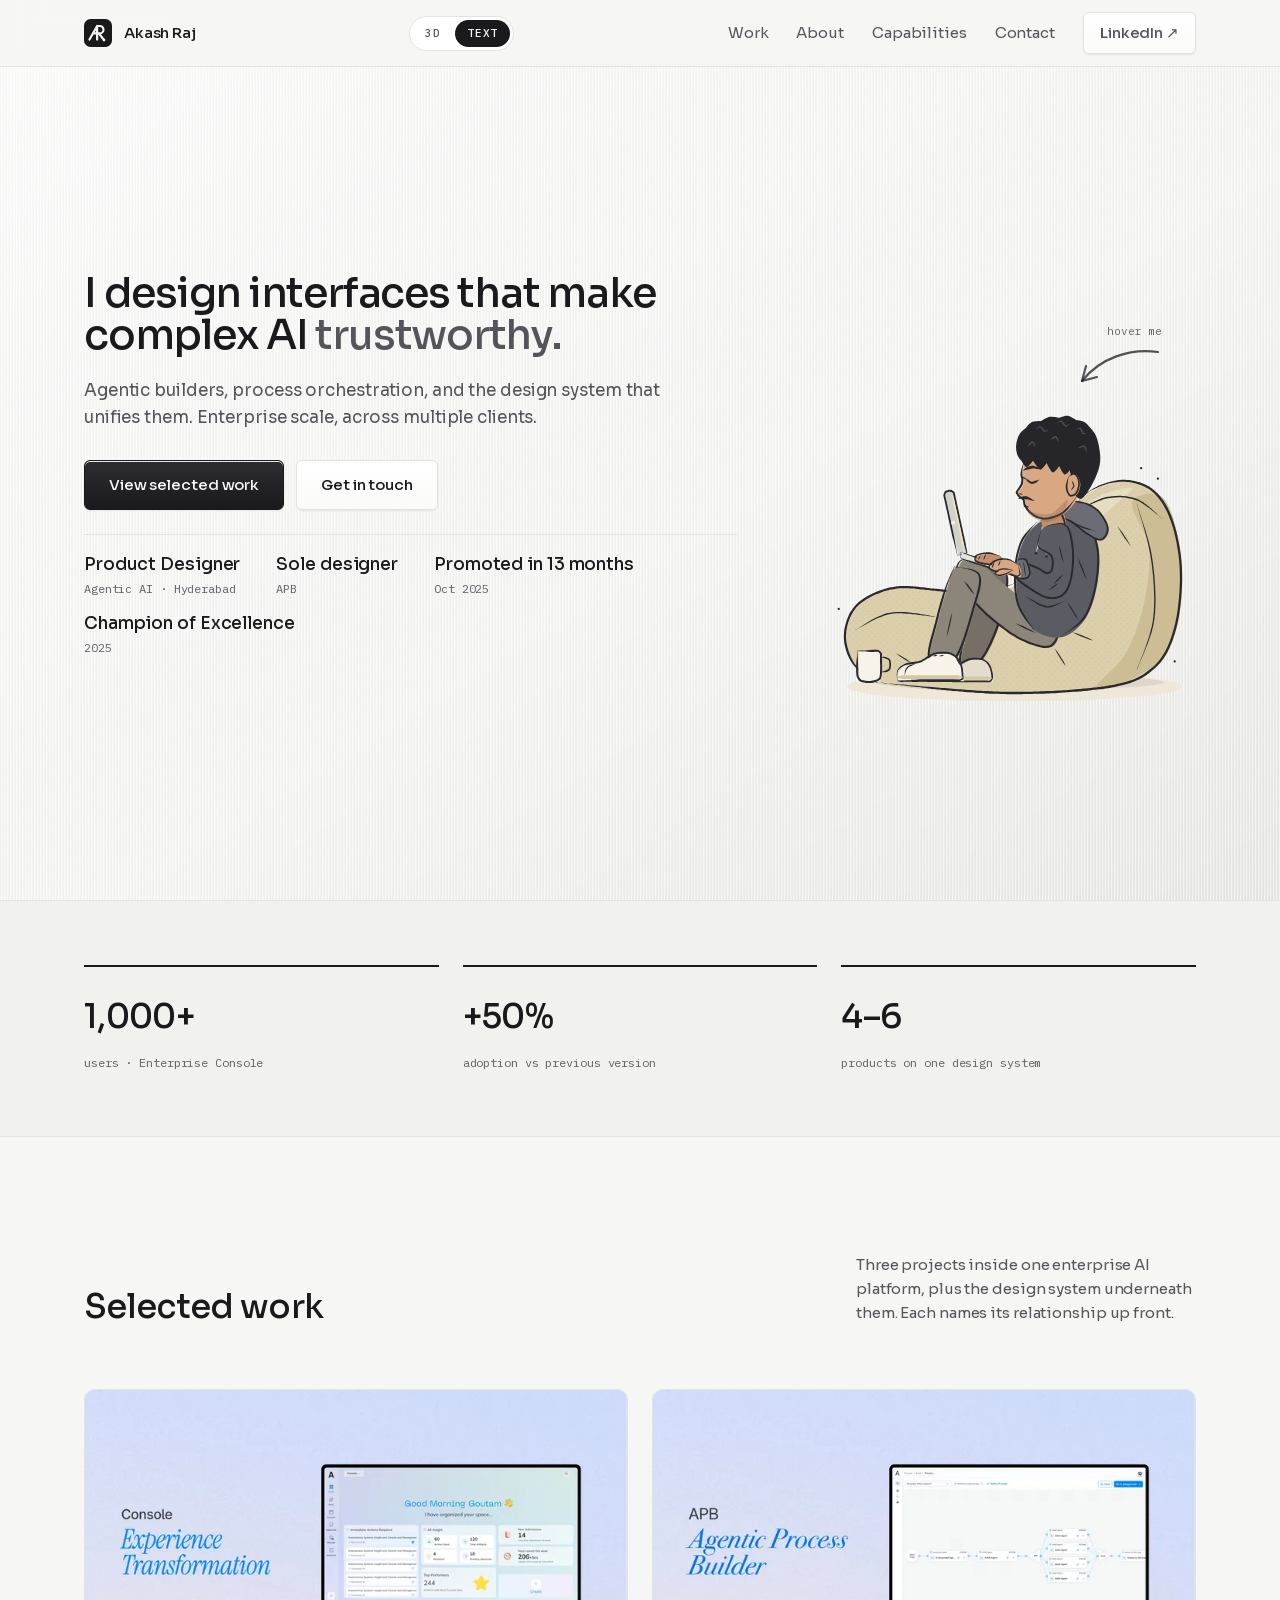
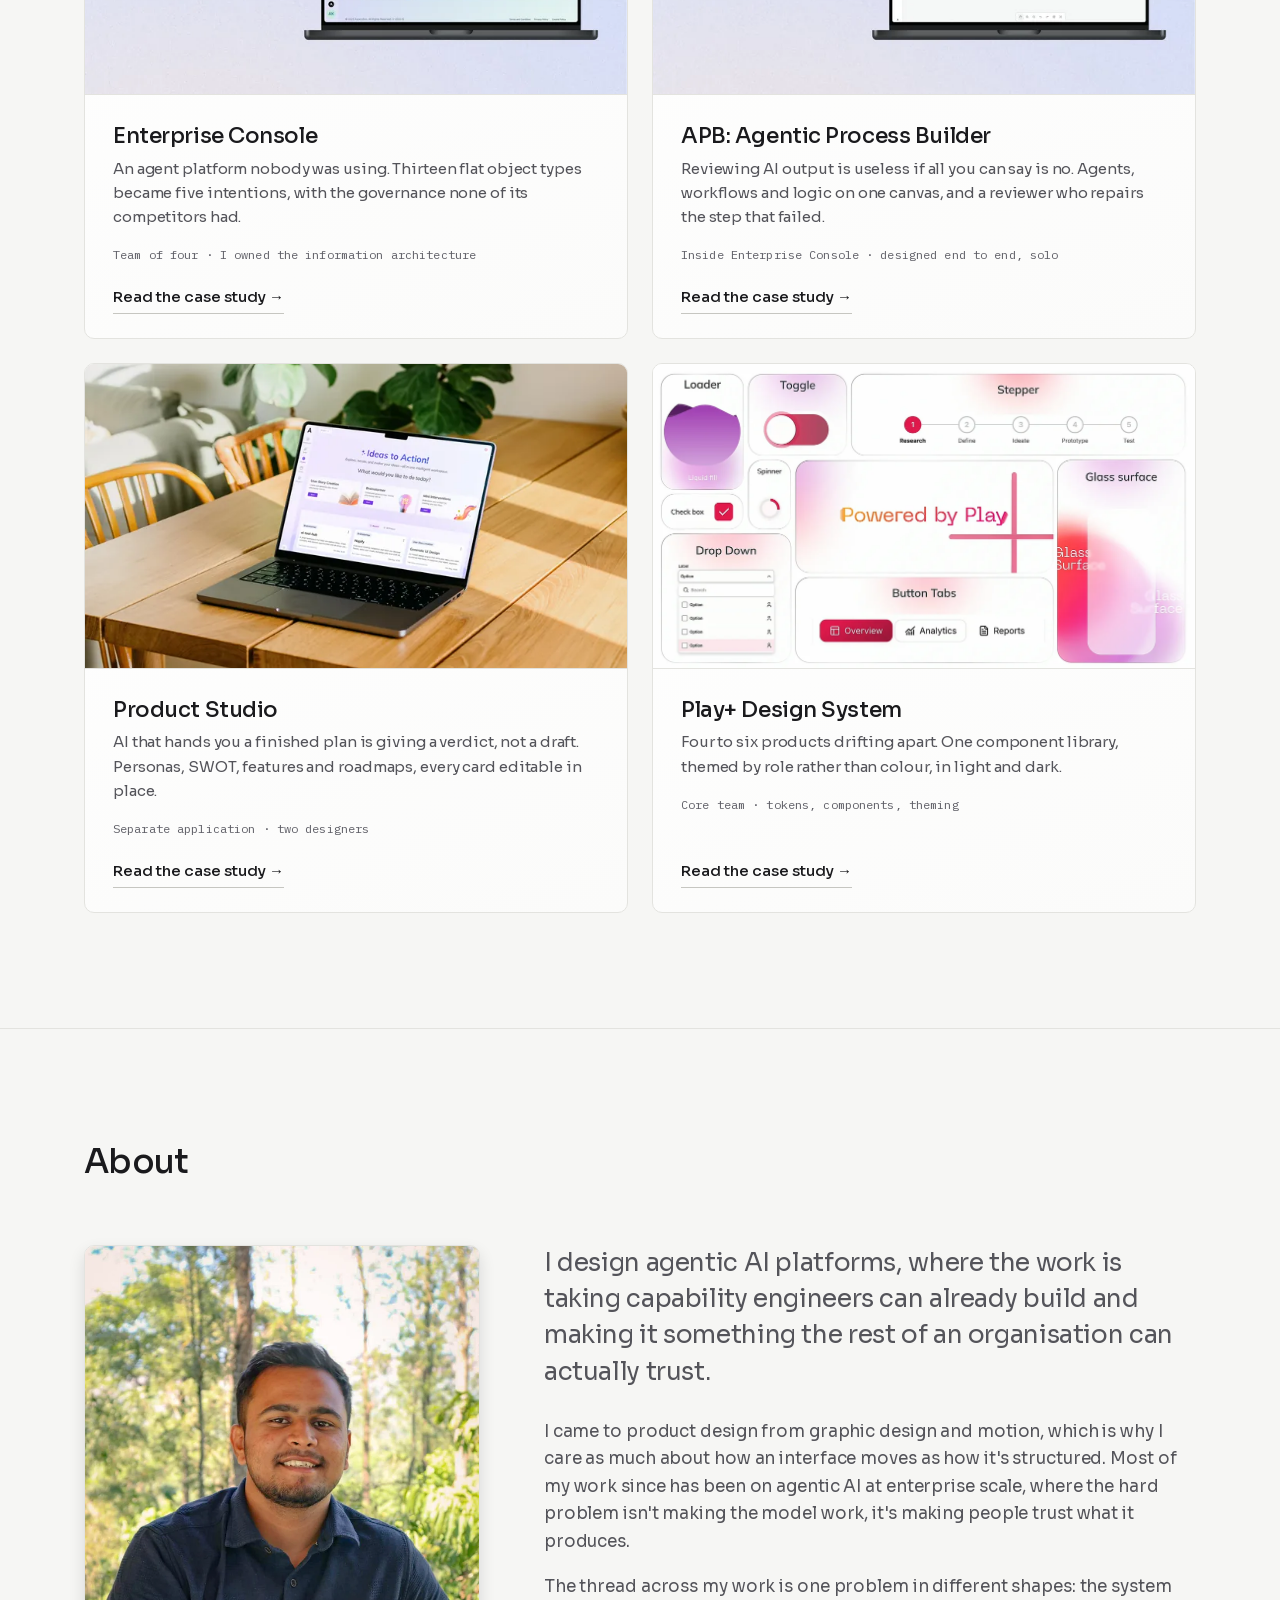
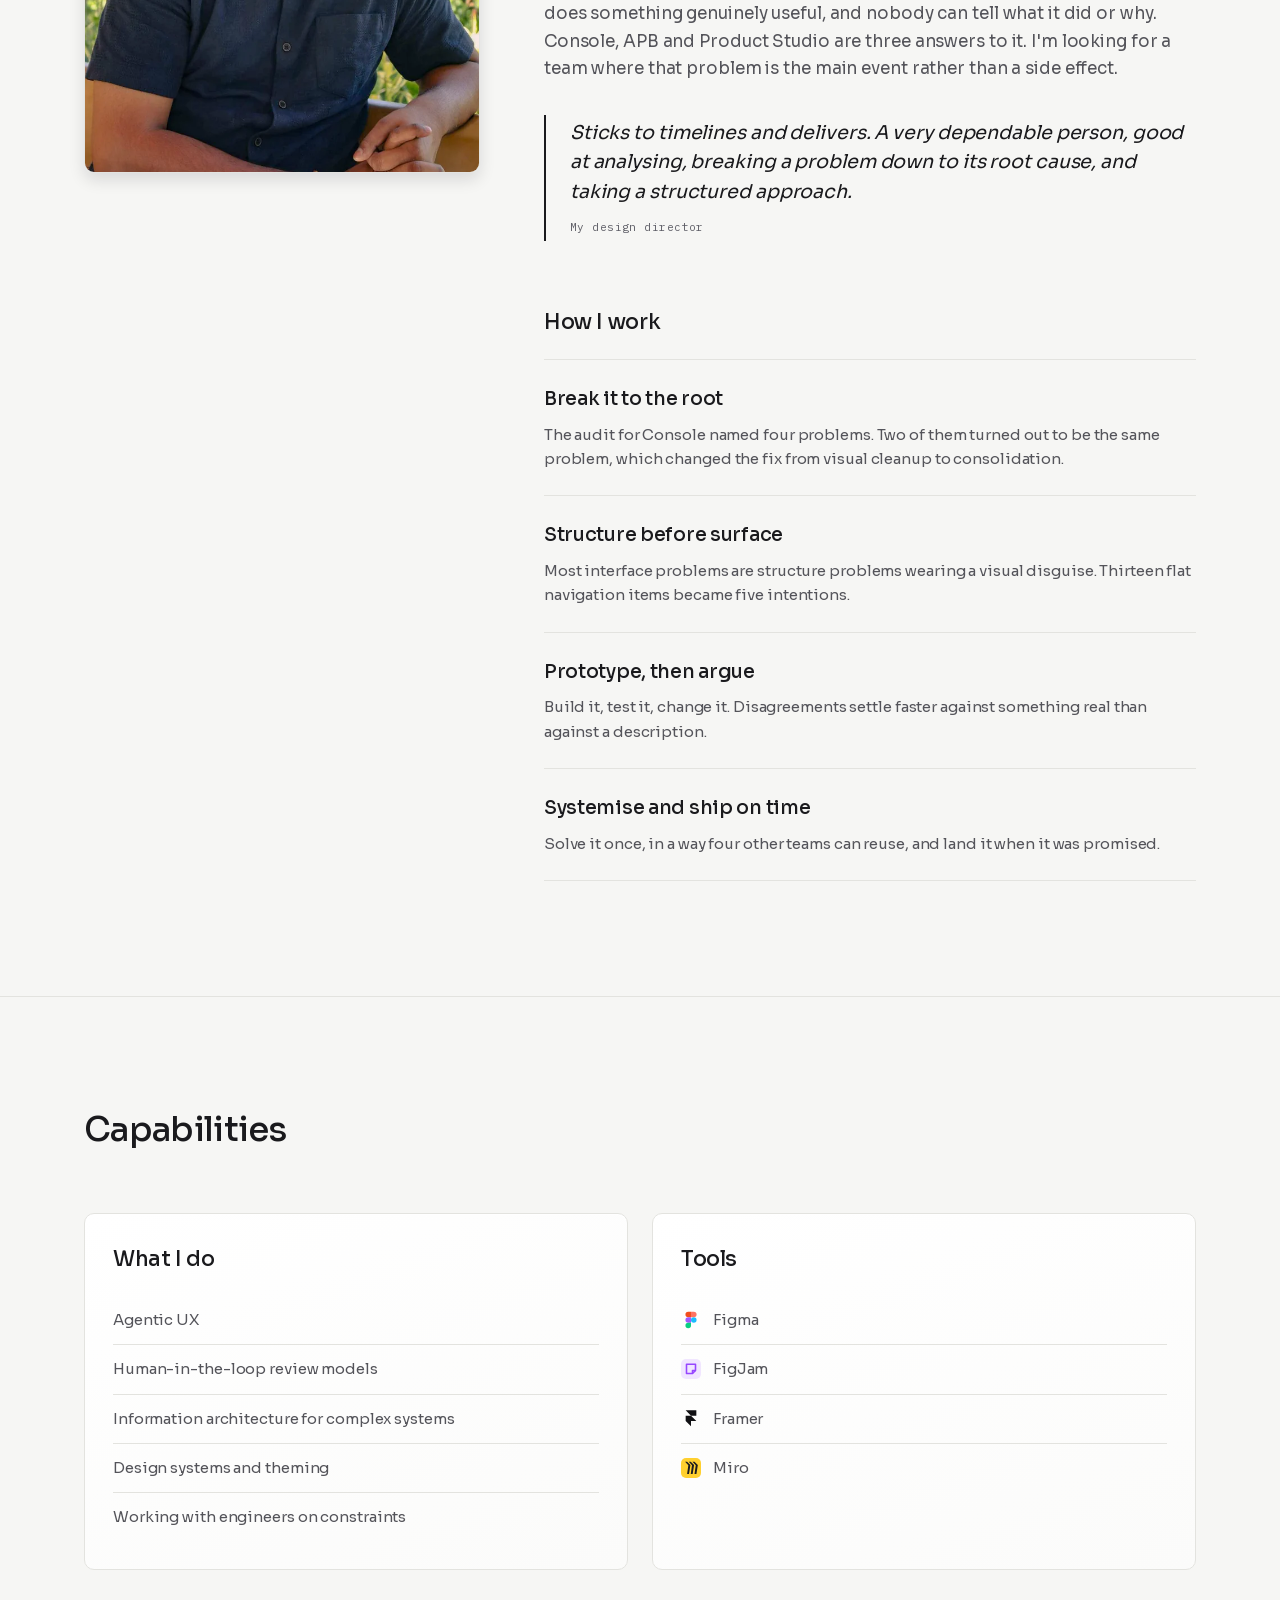
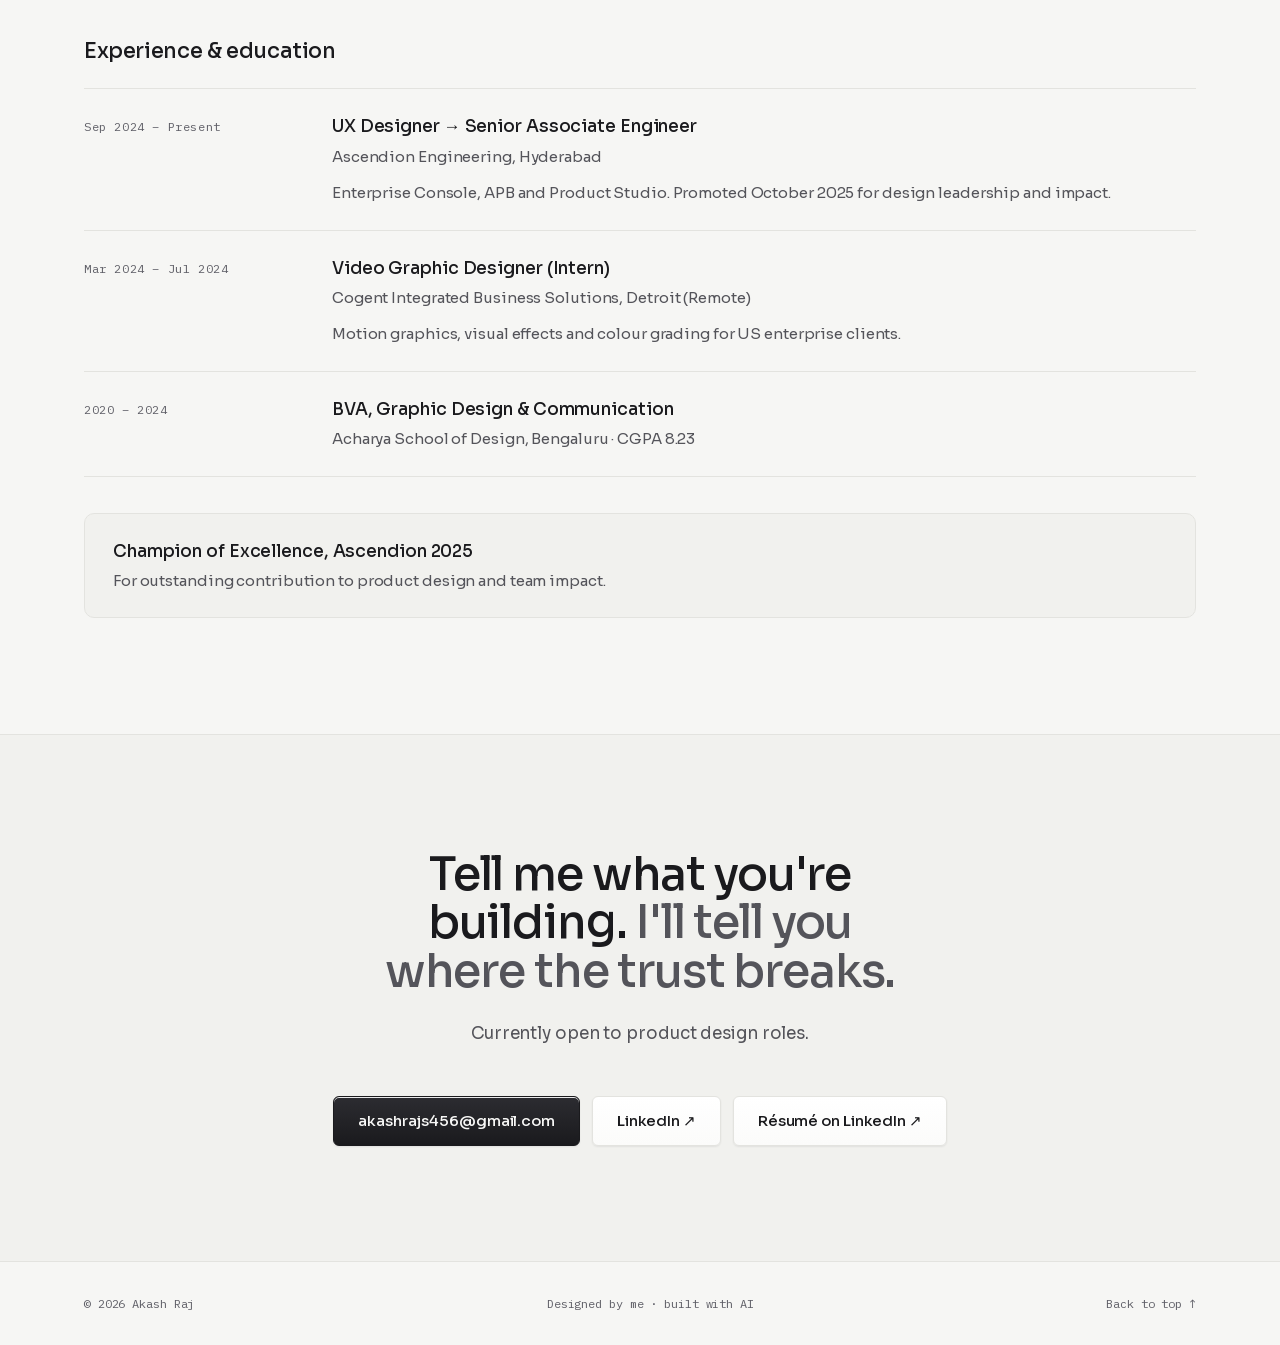
==== commit 0be36268: "Case studies rebuilt as units, and the shared link lands on the writing Every case study used a stic" ====
--- a/index.html
+++ b/index.html
@@ -26,7 +26,7 @@
 <meta name="twitter:image" content="https://evangelakash.github.io/akash-portfolio/og-cover.png">
 <link rel="preload" href="fonts/Sora-300-latin.woff2" as="font" type="font/woff2" crossorigin>
 <link rel="preload" href="fonts/Literata-400-latin.woff2" as="font" type="font/woff2" crossorigin>
-<link rel="stylesheet" href="style.css?v=18">
+<link rel="stylesheet" href="style.css?v=37">
 <script>document.documentElement.className+=" js";</script>
 <script>
 /* keeps the heavy files (the 3D house above all) on disk between visits; this host expires them in ten minutes */
@@ -53,7 +53,7 @@
       <span class="nav__name">Akash Raj</span>
     </a>
     <nav class="view-toggle" aria-label="Page view">
-      <a href="house3d.html">3D</a>
+      <a href="3d.html">3D</a>
       <a href="index.html" aria-current="page">Text</a>
     </nav>
     <nav class="nav__links" aria-label="Primary">
--- a/style.css
+++ b/style.css
@@ -206,7 +206,7 @@
 html{ scroll-behavior:smooth; }
 body{
   margin:0; background:var(--m-800); color:var(--t-hi);
-  font-family:var(--serif); font-size:var(--fs-5); line-height:1.7;
+  font-family:var(--sans); font-weight:400; font-size:var(--fs-5); line-height:1.62; letter-spacing:-.006em;
   -webkit-font-smoothing:antialiased; text-rendering:optimizeLegibility;
 }
 img{ max-width:100%; display:block; }
@@ -746,7 +746,13 @@
 }
 /* The rail needs room beside a 1240px container. Below that it sat on top of
    the reading column; the summary map at the top carries navigation instead. */
-@media (max-width:1200px){ .cs-rail{ display:none; } }
+@media (max-width:1099px){ .cs-rail{ display:none; } }
+/* a side nav is only skimmable if you can read it: the labels stay out, the panel stays quiet */
+@media (min-width:1100px){
+  .cs-rail{ background:linear-gradient(to left, rgba(246,246,244,.92), rgba(246,246,244,.55) 88%, transparent); }
+  .cs-rail a{ color:var(--t-mid); }
+  .cs-rail a.is-here{ color:var(--t-hi); }
+}
 @media (max-width:560px){ .cs-meta{ grid-template-columns:1fr; } }
 
 /* ===================================================================
@@ -996,6 +1002,7 @@
 .cs-rail:hover .cs-rail__grp .cs-rail__label,
 .cs-rail:focus-within .cs-rail__grp .cs-rail__label{ opacity:1; max-width:48ch; transform:none; }
 
+
 /* ---- honest state for work that isn't written up yet ----------------
    Reads as a status, not a link. Nothing here should look clickable.   */
 .link--soon{
@@ -1115,7 +1122,9 @@
    forces the whole column wider than its container instead of letting the
    figure's own overflow-x:auto scroll it. */
 .cs-body > *{ min-width:0; }
-.sketch{ min-width:0; max-width:100%; }
+/* Every diagram is drawn on a 640 unit grid, so letting the panel fill a
+   1112px column scaled 11px labels up to 19px. Cap it at its own size. */
+.sketch{ min-width:0; max-width:min(100%, 720px); }
 
 /* ===================================================================
    The prompt demo (s15). The section describes a motion in prose, so
@@ -1580,3 +1589,157 @@
 @media (prefers-reduced-motion: reduce){
   .dsb, .ds-demo__stage, .ds-demo__read, .ds-demo__sw, .ds-seg span{ transition:none; }
 }
+
+
+/* ===================================================================
+   CASE STUDY UNITS
+   A section is a run of small units: a heading or a label, one short
+   paragraph, and the visual that proves it directly underneath. The
+   devices are few on purpose: one body face, one weight for emphasis,
+   grey for anything secondary.
+   =================================================================== */
+
+/* A screenshot stands on its own: a hairline, the app's own corner radius, nothing else.
+   A tinted panel around a panel is a box inside a box. */
+.cs-fig{ margin:var(--s-6) 0 0; }
+.cs-fig img{
+  display:block; width:auto; max-width:100%; height:auto; margin:0;
+  border-radius:10px; border:1px solid var(--m-500);
+}
+.cs-fig figcaption,
+.cs-side figcaption,
+.cs-pair figcaption{
+  margin:var(--s-4) 0 0; font-family:var(--sans); font-size:var(--fs-3); font-weight:400;
+  line-height:1.5; color:var(--t-mid); max-width:56ch;
+}
+
+/* A panel belongs beside the sentence it proves, and it stays whole: one panel,
+   one picture. Picture on the left, words on the right, every time. */
+.cs-side{
+  display:grid; gap:clamp(var(--s-6),2.6vw,var(--s-8)); align-items:start;
+  margin:0 0 clamp(var(--s-8),3.4vw,var(--s-10));
+}
+@media (min-width:900px){
+  .cs-side{ grid-template-columns:minmax(260px,400px) minmax(0,1fr); }
+  .cs-side__text{ order:2; }
+  /* A tall panel has to be readable in one look: keep it inside the viewport
+     so the words beside it are still on screen. */
+  .cs-side img{ max-height:min(calc(100vh - 150px), 780px); }
+}
+/* the heading's own top margin is what used to drop the text below the picture */
+.cs-side__text > *:first-child{ margin-top:0; }
+.cs-side__text h3{ margin:0 0 var(--s-4); }
+.cs-side__text > p{ margin:0; max-width:46ch; }
+.cs-side__text > p + p{ margin-top:var(--s-4); }
+.cs-side figure{ margin:0; }
+/* width:auto keeps a 288px panel at 288px instead of stretching it to the column */
+.cs-side img{
+  display:block; width:auto; max-width:100%; height:auto; margin:0;
+  border-radius:10px; border:1px solid var(--m-500);
+}
+
+/* two shots that only mean something as a pair */
+.cs-pair{ display:grid; gap:clamp(var(--s-5),2.4vw,var(--s-7)); margin:var(--s-6) 0 0; }
+@media (min-width:760px){ .cs-pair{ grid-template-columns:1fr 1fr; align-items:start; } }
+.cs-pair figure{ margin:0; }
+.cs-pair img{ display:block; width:100%; height:auto; border-radius:10px; border:1px solid var(--m-500); }
+
+/* The caption sits with the sentence it extends, in the text column, not stranded
+   under the picture where it reads as a second paragraph about nothing. */
+.cs-cap{
+  margin:var(--s-4) 0 0; font-family:var(--sans); font-size:var(--fs-3); font-weight:400;
+  line-height:1.5; color:var(--t-mid); max-width:46ch;
+}
+
+/* A big picture is its own plate: centred, with its line underneath it. */
+.cs-fig img{ margin-inline:auto; }
+.cs-fig figcaption{ margin-inline:auto; text-align:center; max-width:60ch; }
+.cs-pair img{ margin-inline:auto; }
+
+/* a unit: claim, then its proof. The gap below a paragraph that owns a visual is tighter
+   than the gap between units, so the pairing is visible before it is read. */
+.cs-unit{ margin:0 0 clamp(var(--s-8),3.4vw,var(--s-10)); }
+.cs-unit > p{ margin:0; max-width:60ch; }
+.cs-unit > p + .cs-fig{ margin-top:var(--s-5); }
+.cs-unit__label{
+  display:block; margin:0 0 var(--s-3);
+  font-family:var(--mono); font-size:var(--fs-1); font-weight:500;
+  letter-spacing:.12em; text-transform:uppercase; color:var(--t-low);
+}
+.cs-unit h3{ margin:0 0 var(--s-3); font-size:var(--fs-6); letter-spacing:-.015em; }
+
+/* trade-offs and admissions: a labelled block, not a bolded sentence in the flow */
+.cs-note{
+  margin:clamp(var(--s-7),3vw,var(--s-9)) 0; padding:var(--s-6) var(--s-7);
+  border-left:2px solid var(--m-400); background:var(--m-750); border-radius:0 var(--r-md) var(--r-md) 0;
+}
+.cs-note b{
+  display:block; margin:0 0 var(--s-2);
+  font-family:var(--mono); font-size:var(--fs-1); font-weight:500;
+  letter-spacing:.12em; text-transform:uppercase; color:var(--t-low);
+}
+.cs-note p{ margin:0; color:var(--t-mid); max-width:58ch; }
+.cs-note p + p{ margin-top:var(--s-3); }
+
+/* The reading column used to be a grid child, which is where paragraphs,
+   lists and bold runs got their styling. In the unit system they are siblings
+   in the container, so the same rules hang off the section instead. */
+.cs-unit > p + p{ margin-top:var(--s-4); }
+.cs-unit > h3 + .cs-fig,
+.cs-unit > ul + .cs-fig,
+.cs-unit > ol + .cs-fig{ margin-top:var(--s-5); }
+.cs-unit strong, .cs-note strong{ color:var(--t-hi); font-weight:500; }
+.cs-sec .container > ul:not([class]), .cs-sec .container > ol:not([class]),
+.cs-unit ul:not([class]), .cs-unit ol:not([class]){
+  margin:0 0 clamp(var(--s-8),3.4vw,var(--s-10)); padding-left:var(--s-6); max-width:62ch;
+  color:var(--t-mid); display:flex; flex-direction:column; gap:var(--s-3);
+}
+.cs-sec .container > ul:not([class]) li > b, .cs-unit ul:not([class]) li > b{ color:var(--t-hi); font-weight:500; }
+
+/* the chapter index is desktop furniture; on a phone it is a second menu nobody asked for */
+@media (max-width:1099px){ .cs-map{ display:none; } }
+
+/* what comes next, so the page ends on another case study rather than a full stop */
+.cs-next{ border-top:1px solid var(--m-500); background:var(--m-750); }
+.cs-next a{
+  display:grid; gap:clamp(var(--s-5),3vw,var(--s-8)); align-items:center;
+  padding:clamp(var(--s-8),5vw,var(--s-11)) 0; text-decoration:none; color:inherit;
+}
+@media (min-width:860px){ .cs-next a{ grid-template-columns:minmax(0,1fr) minmax(0,1.1fr); } }
+.cs-next__shot{ margin:0; overflow:hidden; border-radius:var(--r-md); border:1px solid var(--m-500); }
+.cs-next__shot img{ display:block; width:100%; height:auto; transition:transform .8s var(--ease); }
+.cs-next__kicker{
+  display:block; margin:0 0 var(--s-3); font-family:var(--mono); font-size:var(--fs-1);
+  letter-spacing:.12em; text-transform:uppercase; color:var(--t-low);
+}
+.cs-next__title{
+  margin:0; font-size:clamp(var(--fs-8),3.4vw,var(--fs-11)); line-height:1.08;
+  letter-spacing:-.025em; font-weight:500;
+}
+.cs-next__sub{ margin:var(--s-4) 0 0; color:var(--t-mid); max-width:46ch; }
+.cs-next__go{ display:inline-flex; align-items:center; gap:var(--s-2); margin-top:var(--s-6); font-weight:500; }
+@media (hover:hover) and (pointer:fine){
+  .cs-next a:hover .cs-next__shot img{ transform:scale(1.02); }
+  .cs-next a:hover .cs-next__go{ gap:var(--s-3); }
+}
+@media (prefers-reduced-motion: reduce){ .cs-next__shot img{ transition:none; } }
+
+/* the section claim, now above the units rather than in a column beside them */
+.cs-sec__lede{
+  font-family:var(--sans); font-size:clamp(var(--fs-6),2.1vw,var(--fs-8)); font-weight:500;
+  line-height:1.34; letter-spacing:-.015em; color:var(--t-hi);
+  max-width:34ch; margin:0 0 clamp(var(--s-8),3.4vw,var(--s-10)); padding-left:var(--s-5);
+  border-left:3px solid var(--t-hi); text-wrap:balance;
+}
+
+/* A diagram keeps its 640px drawing on a phone, because scaled into a 320px column its labels
+   fall to about 4px. It scrolls instead, and says so rather than looking clipped. */
+@media (max-width:760px){
+  .sketch{ position:relative; }
+  .sketch::after{
+    content:"Scroll the diagram \2192"; display:block; position:sticky; left:0;
+    margin-top:var(--s-3); font-family:var(--mono); font-size:var(--fs-1);
+    letter-spacing:.1em; text-transform:uppercase; color:var(--t-low);
+  }
+  .sketch > svg{ mask-image:linear-gradient(to right, #000 calc(100% - 28px), transparent 100%); }
+}
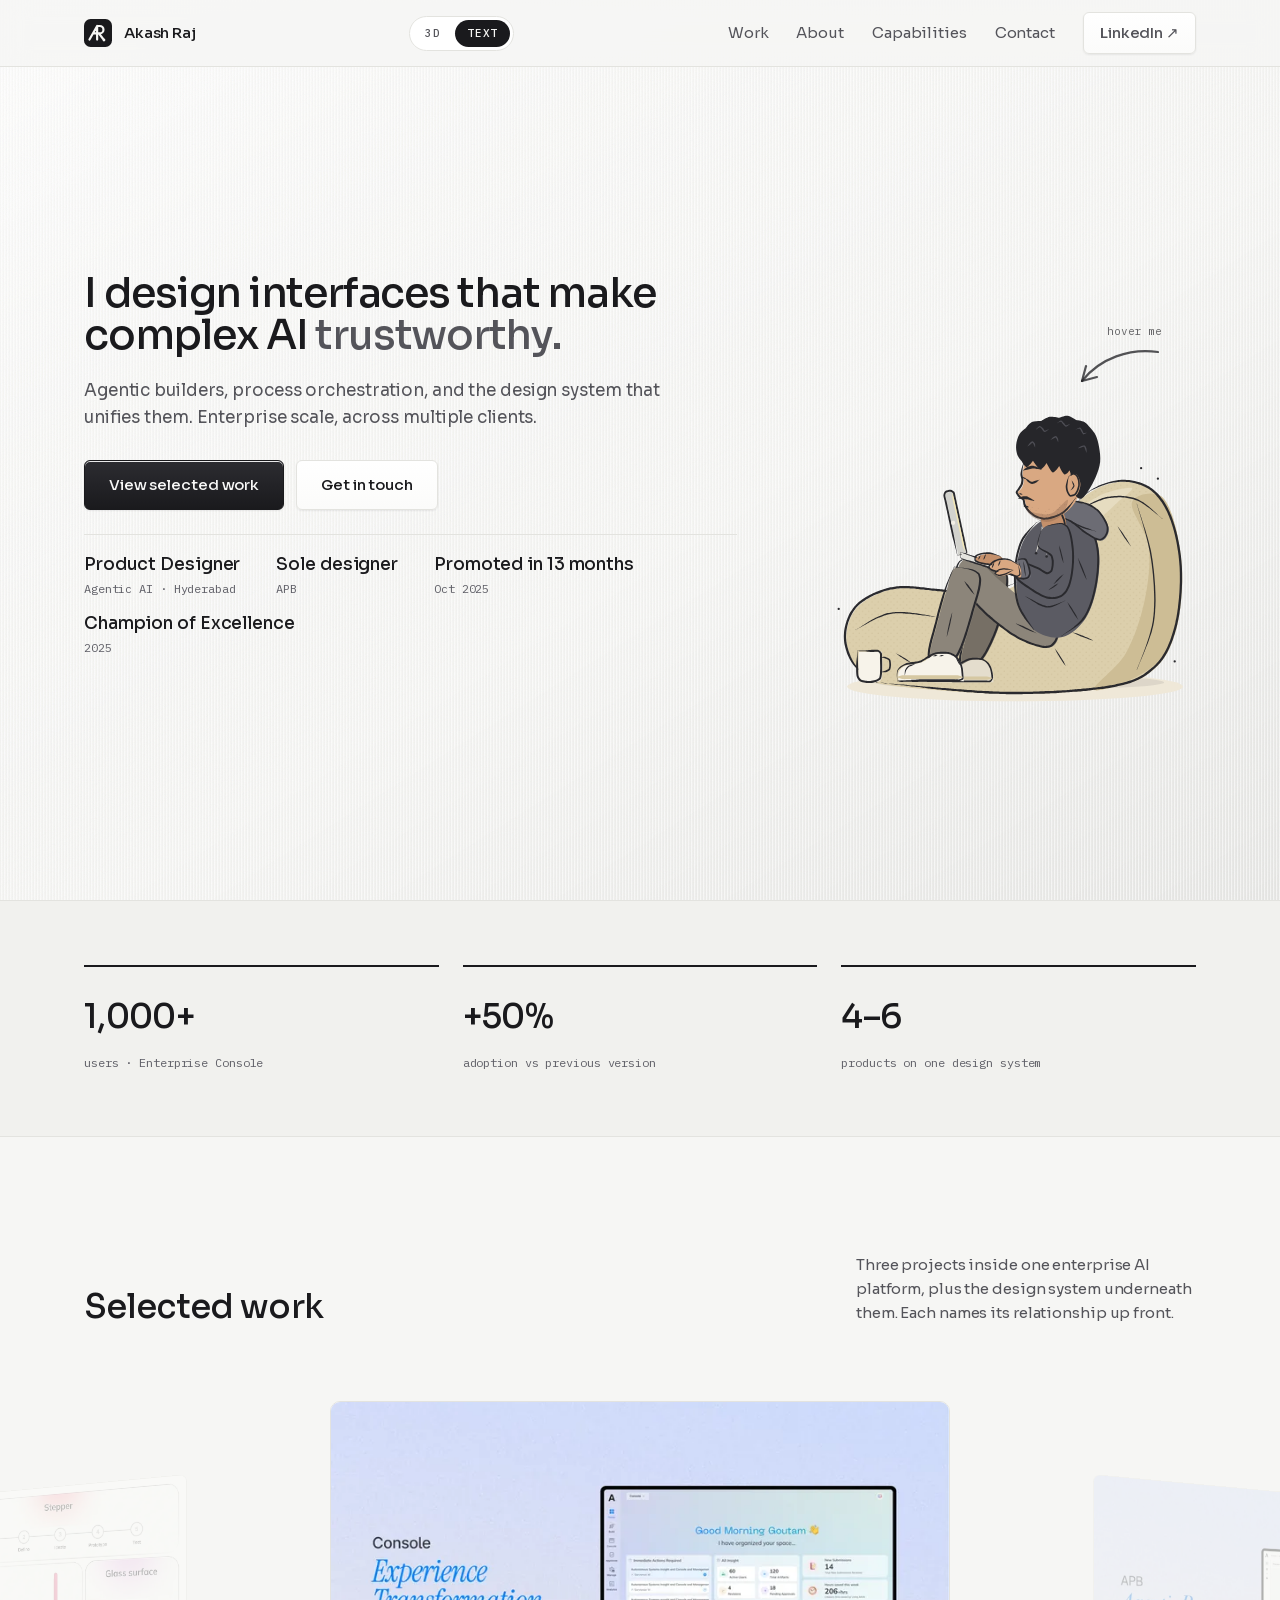
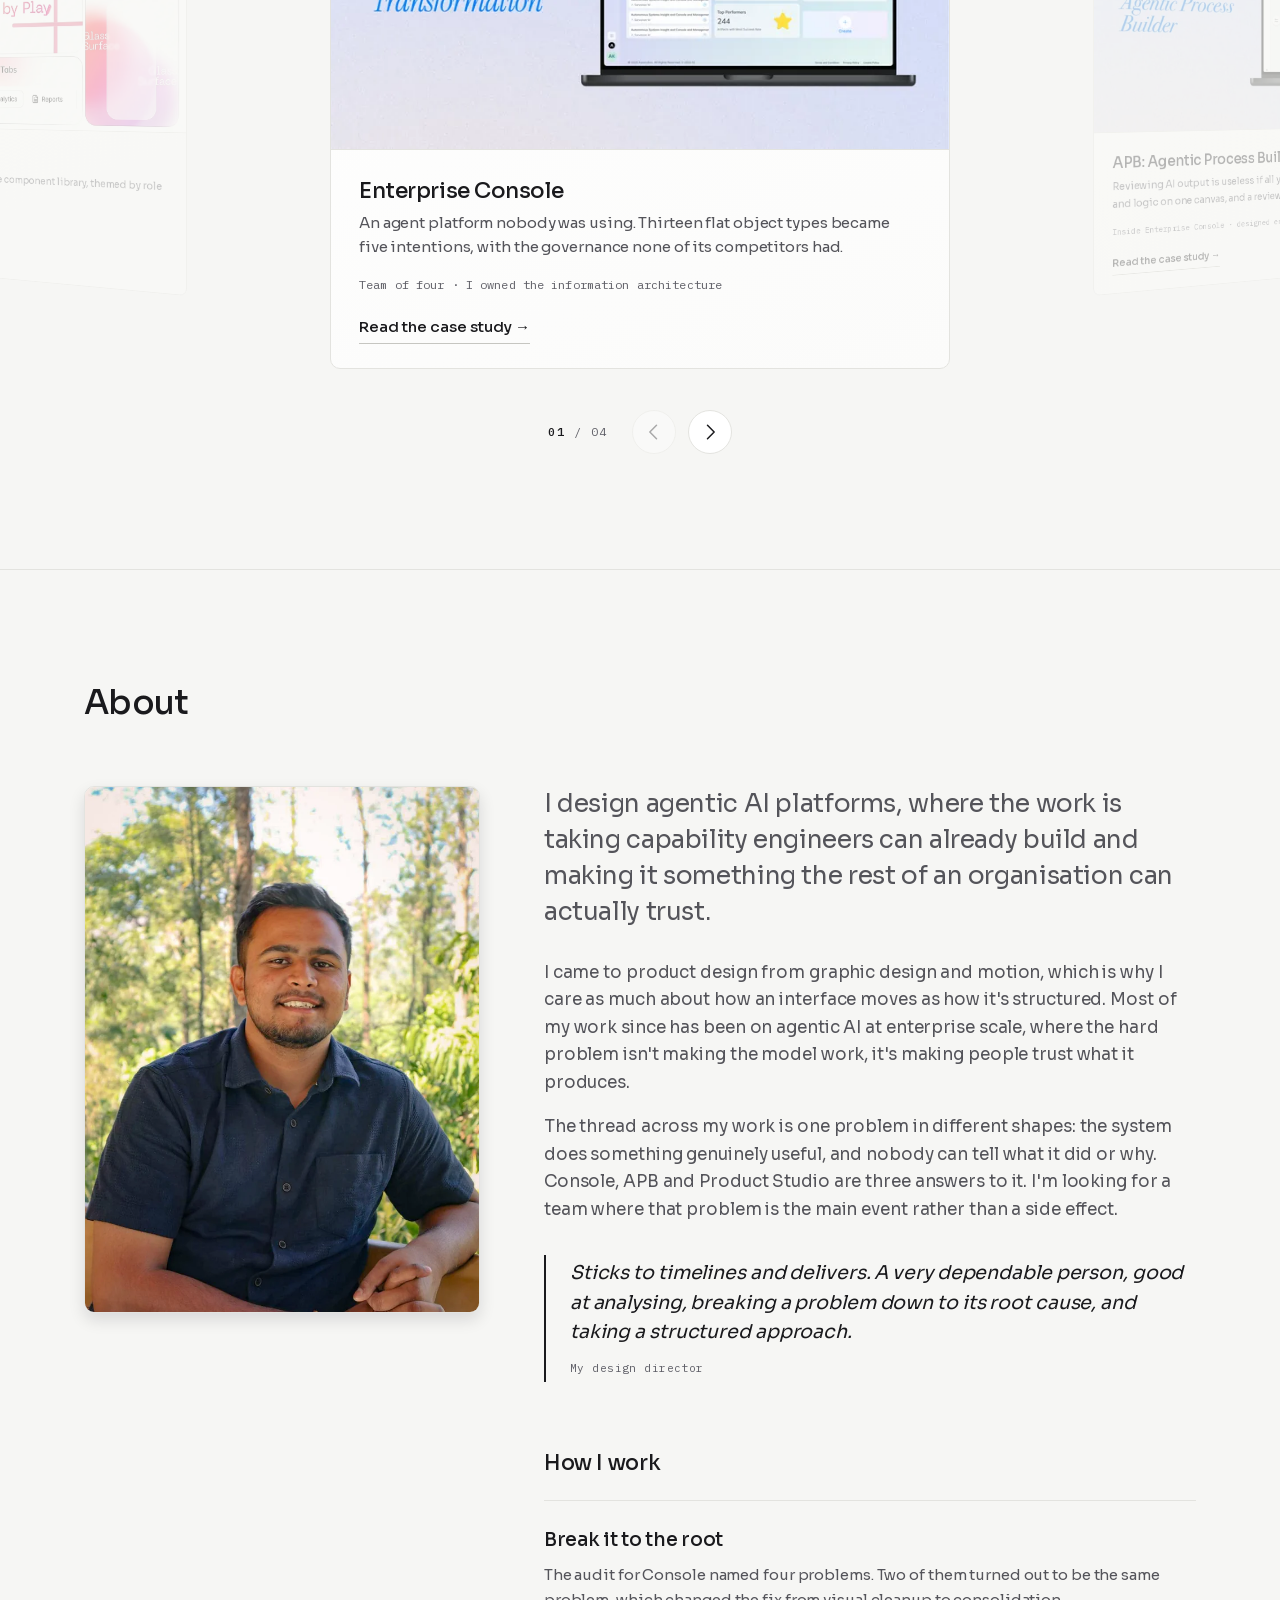
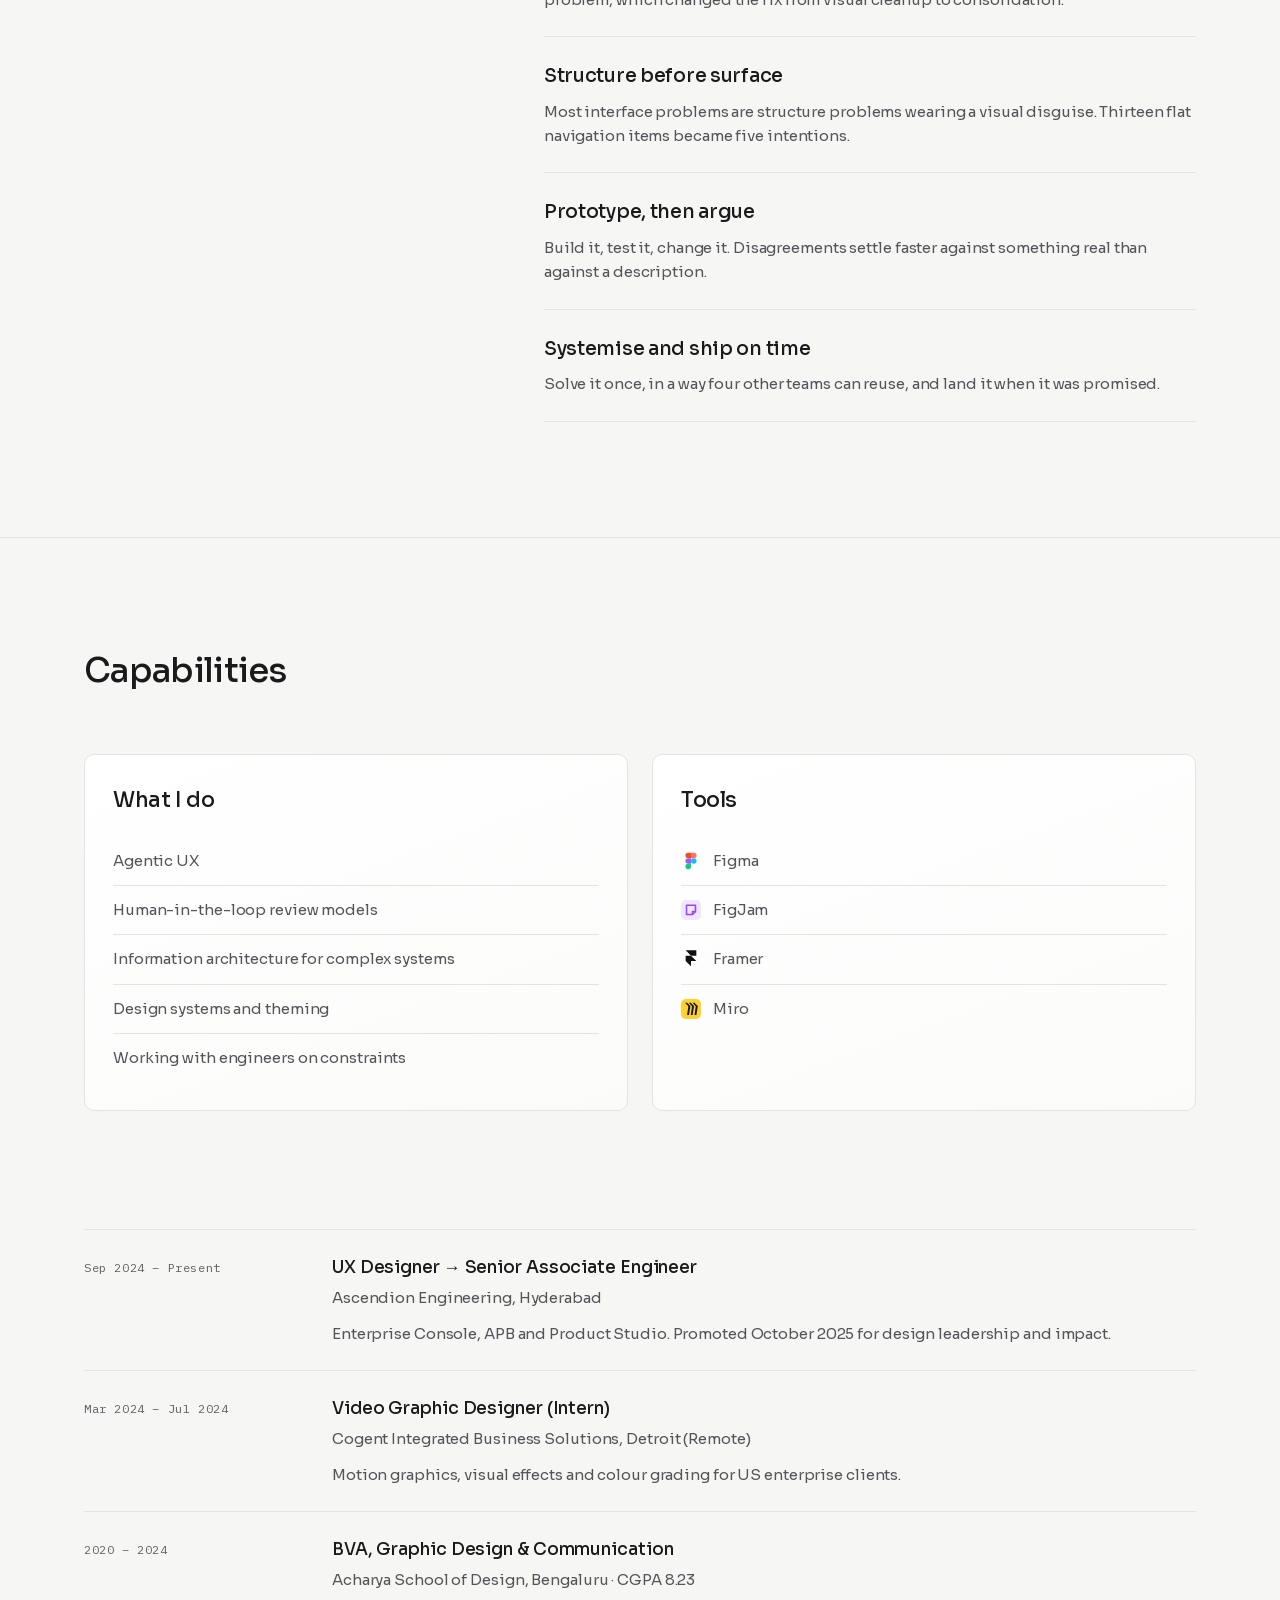
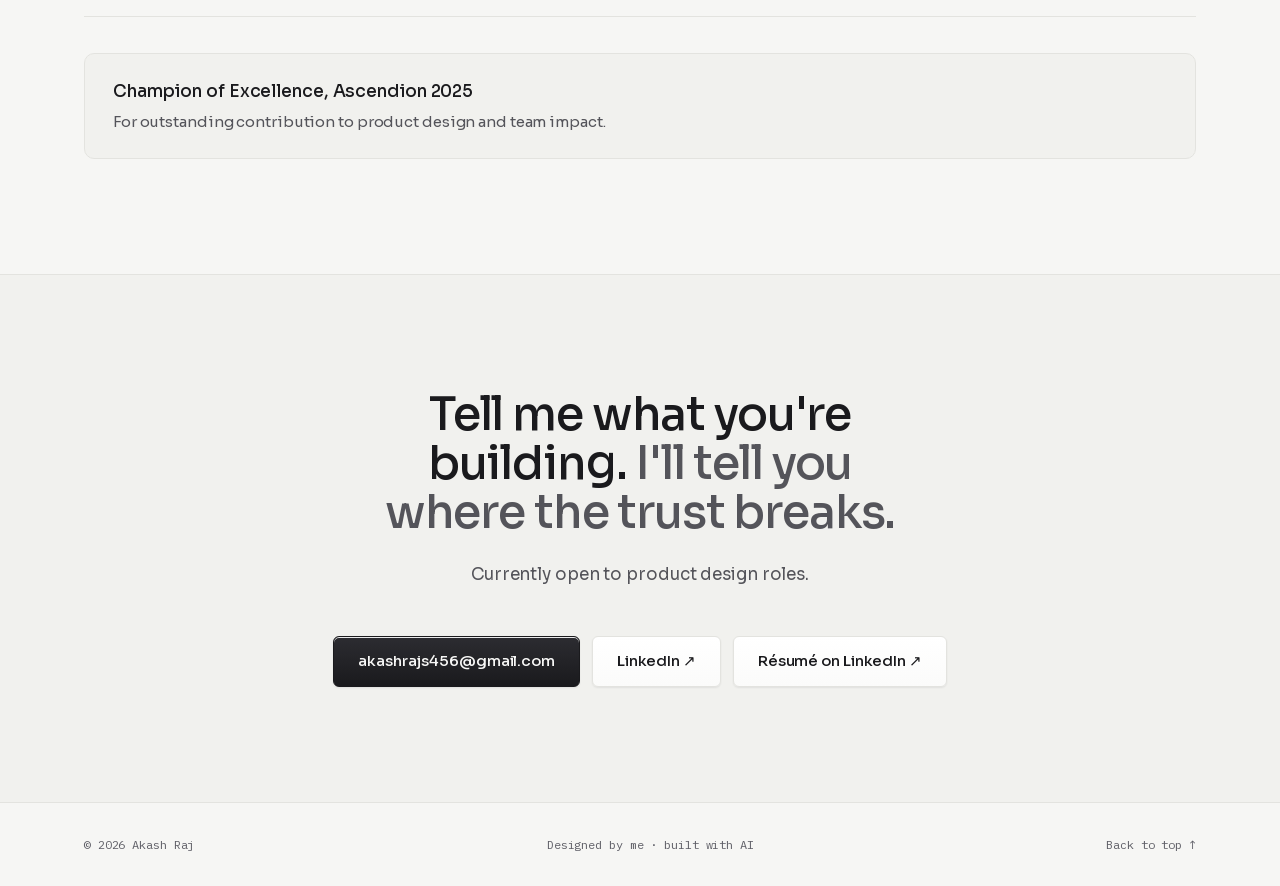
==== commit d2a60577: "Selected work is a carousel The four projects sat in a 2x2 grid. They now run as a rail: the card in" ====
--- a/index.html
+++ b/index.html
@@ -26,7 +26,7 @@
 <meta name="twitter:image" content="https://evangelakash.github.io/akash-portfolio/og-cover.png">
 <link rel="preload" href="fonts/Sora-300-latin.woff2" as="font" type="font/woff2" crossorigin>
 <link rel="preload" href="fonts/Literata-400-latin.woff2" as="font" type="font/woff2" crossorigin>
-<link rel="stylesheet" href="style.css?v=37">
+<link rel="stylesheet" href="style.css?v=46">
 <script>document.documentElement.className+=" js";</script>
 <script>
 /* keeps the heavy files (the 3D house above all) on disk between visits; this host expires them in ten minutes */
@@ -326,8 +326,10 @@
       </div>
     </div>
 
-    <div class="grid work-grid">
-      <article class="card card--cover reveal">
+    <div class="work-rail">
+      <ul class="work-rail__track" tabindex="0" role="list"
+          aria-label="Selected work. Scroll sideways, or use the arrow keys.">
+      <li class="work-rail__item"><article class="card card--cover reveal">
         <a class="card__media card__media--cover" href="case-study.html" tabindex="-1" aria-hidden="true"><picture><source type="image/webp" srcset="img/covers/console-cover-700.webp 700w, img/covers/console-cover-1100.webp 1100w, img/covers/console-cover-1600.webp 1600w" sizes="(min-width:1360px) 544px, (min-width:900px) 44vw, 92vw"><img width="1600" height="900" src="img/covers/console-cover.jpg" alt="" loading="lazy" decoding="async"></picture></a>
         <div class="card__body">
           <h3 class="card__title">Enterprise Console</h3>
@@ -335,9 +337,9 @@
           <p class="card__rel">Team of four &middot; I owned the information architecture</p>
           <a class="link" href="case-study.html">Read the case study &rarr;</a>
         </div>
-      </article>
-
-      <article class="card card--cover reveal" style="--d:80ms">
+      </article></li>
+
+      <li class="work-rail__item"><article class="card card--cover reveal" style="--d:80ms">
         <a class="card__media card__media--cover" href="apb.html" tabindex="-1" aria-hidden="true"><picture><source type="image/webp" srcset="img/covers/apb-cover-700.webp 700w, img/covers/apb-cover-1100.webp 1100w, img/covers/apb-cover-1600.webp 1600w" sizes="(min-width:1360px) 544px, (min-width:900px) 44vw, 92vw"><img width="1600" height="900" src="img/covers/apb-cover.jpg" alt="" loading="lazy" decoding="async"></picture></a>
         <div class="card__body">
           <h3 class="card__title">APB: Agentic Process Builder</h3>
@@ -345,9 +347,9 @@
           <p class="card__rel">Inside Enterprise Console &middot; designed end to end, solo</p>
           <a class="link" href="apb.html">Read the case study &rarr;</a>
         </div>
-      </article>
-
-      <article class="card card--cover reveal">
+      </article></li>
+
+      <li class="work-rail__item"><article class="card card--cover reveal">
         <a class="card__media card__media--cover" href="product-studio.html" tabindex="-1" aria-hidden="true"><picture><source type="image/webp" srcset="img/covers/product-studio-cover-700.webp 700w, img/covers/product-studio-cover-1100.webp 1100w, img/covers/product-studio-cover-1600.webp 1600w" sizes="(min-width:1360px) 544px, (min-width:900px) 44vw, 92vw"><img width="1600" height="1002" src="img/covers/product-studio-cover.jpg" alt="" loading="lazy" decoding="async"></picture></a>
         <div class="card__body">
           <h3 class="card__title">Product Studio</h3>
@@ -355,9 +357,9 @@
           <p class="card__rel">Separate application &middot; two designers</p>
           <a class="link" href="product-studio.html">Read the case study &rarr;</a>
         </div>
-      </article>
-
-      <article class="card card--cover reveal" style="--d:80ms">
+      </article></li>
+
+      <li class="work-rail__item"><article class="card card--cover reveal" style="--d:80ms">
         <a class="card__media card__media--cover" href="design-system.html" tabindex="-1" aria-hidden="true">
           <video class="cover-video" muted loop playsinline preload="none" data-autoplay poster="img/covers/design-system-poster-1100.webp" width="1920" height="1080">
             <source src="img/covers/design-system-1080.mp4" type='video/mp4; codecs="hvc1"'>
@@ -370,7 +372,20 @@
           <p class="card__rel">Core team &middot; tokens, components, theming</p>
           <a class="link" href="design-system.html">Read the case study &rarr;</a>
         </div>
-      </article>
+      </article></li>
+    
+      </ul>
+    </div>
+    <div class="work-rail__bar">
+      <p class="work-rail__count" aria-live="polite"><b>01</b> / 04</p>
+      <div class="work-rail__arrows">
+        <button class="work-rail__btn" type="button" data-rail-prev aria-label="Previous project" disabled>
+          <svg viewBox="0 0 24 24" aria-hidden="true" focusable="false"><path d="M15 4 L7 12 L15 20"/></svg>
+        </button>
+        <button class="work-rail__btn" type="button" data-rail-next aria-label="Next project">
+          <svg viewBox="0 0 24 24" aria-hidden="true" focusable="false"><path d="M9 4 L17 12 L9 20"/></svg>
+        </button>
+      </div>
     </div>
 
   </div>
@@ -502,6 +517,6 @@
   </div>
 </footer>
 
-<script src="motion.js?v=10"></script>
+<script src="motion.js?v=23"></script>
 </body>
 </html>
--- a/style.css
+++ b/style.css
@@ -1416,6 +1416,76 @@
    whatever the text length.
    =================================================================== */
 .work-grid{ grid-template-columns:repeat(2,1fr); align-items:stretch; }
+
+/* ---- selected work, as a rail --------------------------------------
+   Four cards in a row you scroll through. The track runs past the
+   container's right edge so it reads as cut off rather than finished,
+   and the card nearest the middle is the one in focus. Native scrolling
+   does the work: trackpad, touch and shift+wheel all arrive for free,
+   and nothing hijacks the page's own vertical scroll.                  */
+/* A carousel: the card in focus is centred in the window, the ones either
+   side of it are small and quiet, and scrolling brings the next one in.
+   The rail runs the full width of the window, past the container on both
+   sides, so the neighbours can sit outside the reading column. */
+.work-rail{ position:relative; margin-inline:calc(50% - 50vw); --rail-card:min(86vw, 620px); }
+.work-rail__track{
+  list-style:none; margin:0; display:flex; gap:var(--gap);
+  overflow-x:auto; overscroll-behavior-x:contain;
+  scroll-snap-type:x mandatory; scroll-behavior:smooth;
+  /* room for the focus ring and for the scaled card not to be clipped */
+  /* the end padding is what lets the first and last card reach the middle */
+  padding-block:var(--s-3);
+  padding-inline:calc(50% - var(--rail-card) / 2);
+  scrollbar-width:none; cursor:grab;
+}
+.work-rail__track::-webkit-scrollbar{ display:none; }
+.work-rail__track:focus-visible{ outline:2px solid var(--t-hi); outline-offset:4px; }
+.work-rail__track.is-dragging{ cursor:grabbing; scroll-behavior:auto; scroll-snap-type:none; }
+.work-rail__track.is-dragging *{ pointer-events:none; }
+.work-rail__item{ flex:0 0 var(--rail-card); display:flex; scroll-snap-align:center; }
+/* the copies either side are scenery, so the rail never settles on one */
+.work-rail__item--ghost{ scroll-snap-align:none; }
+/* The focus treatment sits on the card, not on the snap item: a transform
+   moves the item's snap edge, and the rail would land off the grid. The
+   scroll handler sets these on the item and they inherit down. */
+.work-rail__item > .card{
+  width:100%;
+  opacity:var(--near,1); transform-origin:50% 50%;
+  /* perspective per card rather than on the track: putting it on a
+     scrolling box upsets the scroll, and each card only needs its own
+     vanishing point to turn convincingly */
+  transform:perspective(1400px) rotateY(var(--nearTurn,0deg)) scale(var(--nearScale,1));
+  backface-visibility:hidden;
+}
+
+
+.work-rail__bar{
+  display:flex; align-items:center; justify-content:center;
+  gap:var(--s-6); margin-top:var(--s-7);
+}
+.work-rail__count{
+  margin:0; font-family:var(--mono); font-size:var(--fs-2);
+  letter-spacing:.12em; color:var(--t-low);
+}
+.work-rail__count b{ color:var(--t-hi); font-weight:500; }
+.work-rail__arrows{ display:flex; gap:var(--s-3); }
+.work-rail__btn{
+  width:44px; height:44px; display:grid; place-items:center;
+  border:1px solid var(--m-500); border-radius:50%; background:var(--m-700);
+  color:var(--t-hi); cursor:pointer;
+  transition:border-color .25s var(--ease), background .25s var(--ease), opacity .25s var(--ease);
+}
+.work-rail__btn svg{ width:20px; height:20px; fill:none; stroke:currentColor; stroke-width:1.8;
+  stroke-linecap:round; stroke-linejoin:round; }
+.work-rail__btn:hover{ border-color:var(--t-mid); background:var(--m-600); }
+.work-rail__btn:disabled{ opacity:.35; cursor:default; }
+.work-rail__btn:disabled:hover{ border-color:var(--m-500); background:var(--m-700); }
+
+@media (prefers-reduced-motion: reduce){
+  /* the rail stays, the motion in it does not */
+  .work-rail__track{ scroll-behavior:auto; }
+  .work-rail__item > .card{ opacity:1; transform:none; }
+}
 .card__media--cover{
   display:block; position:relative; overflow:hidden; aspect-ratio:16/9;
   background:var(--m-850); border-bottom:1px solid var(--m-500); border-radius:0; padding:0;
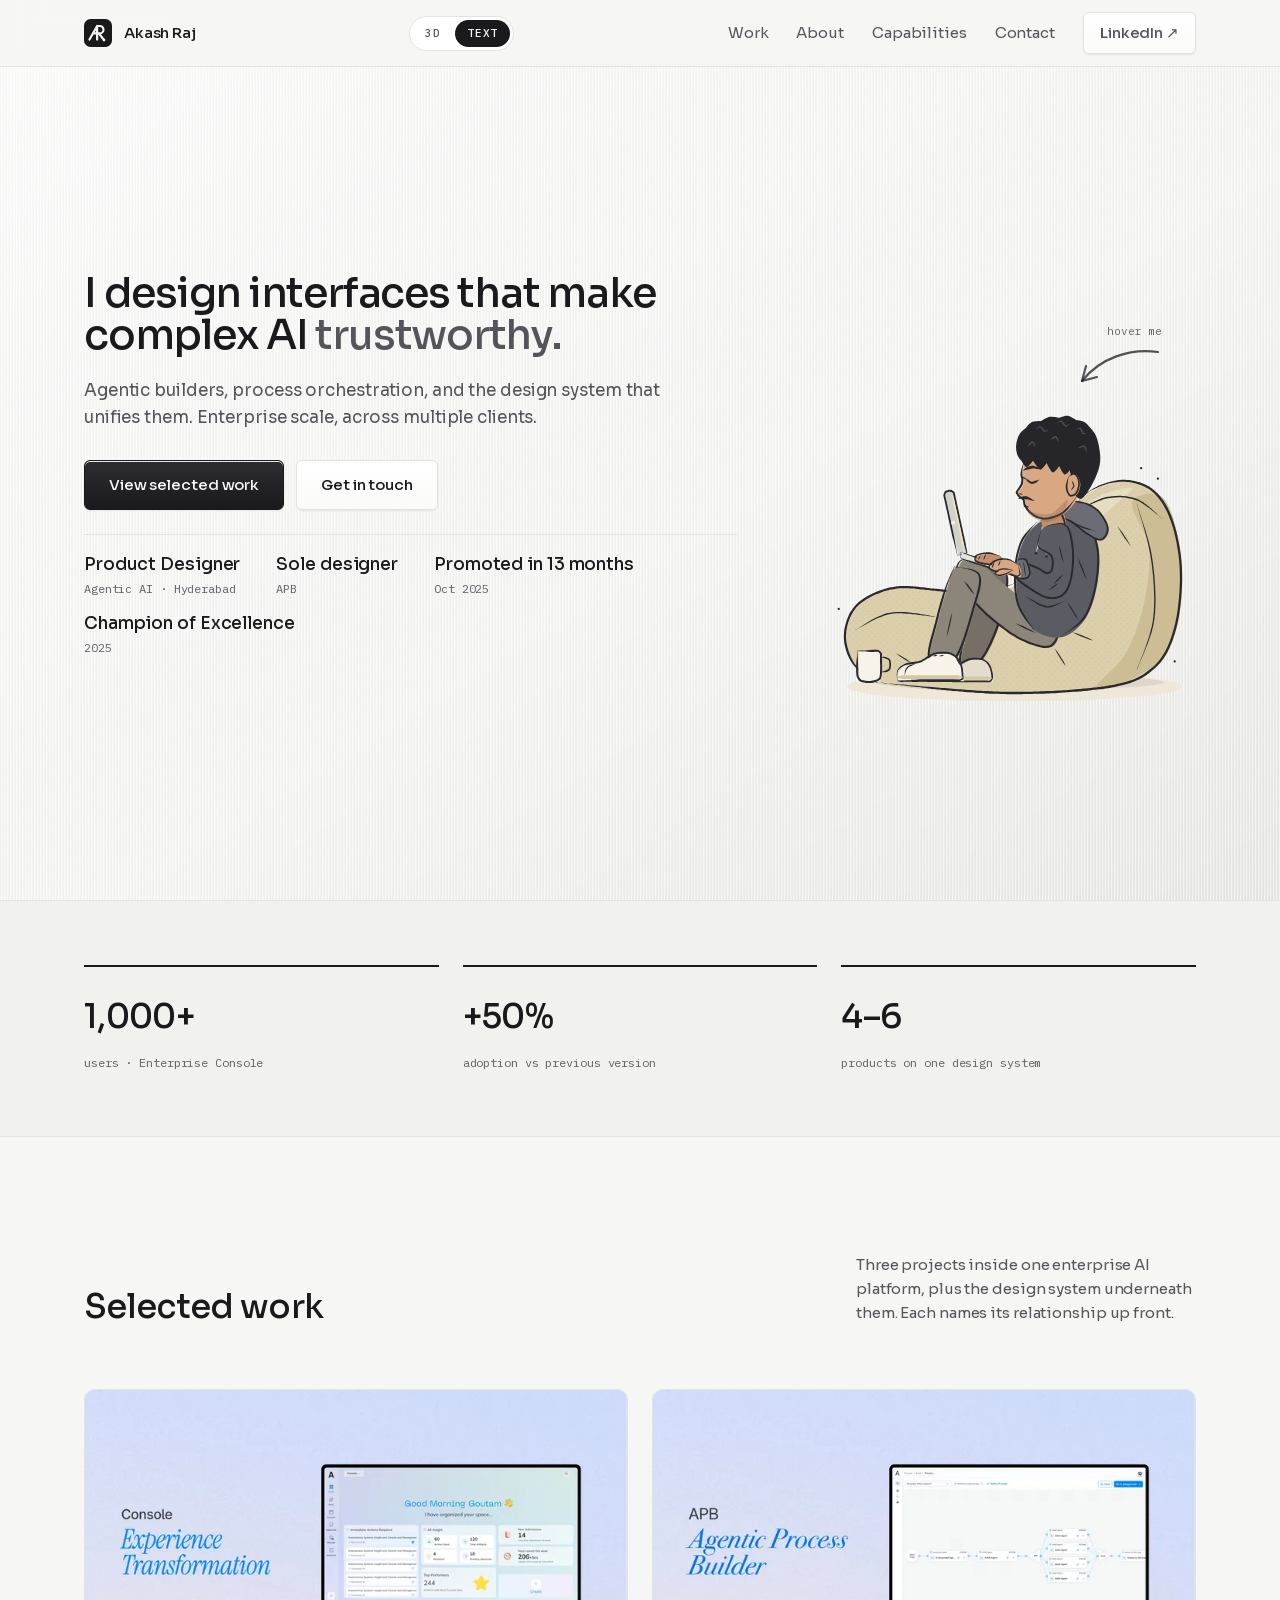
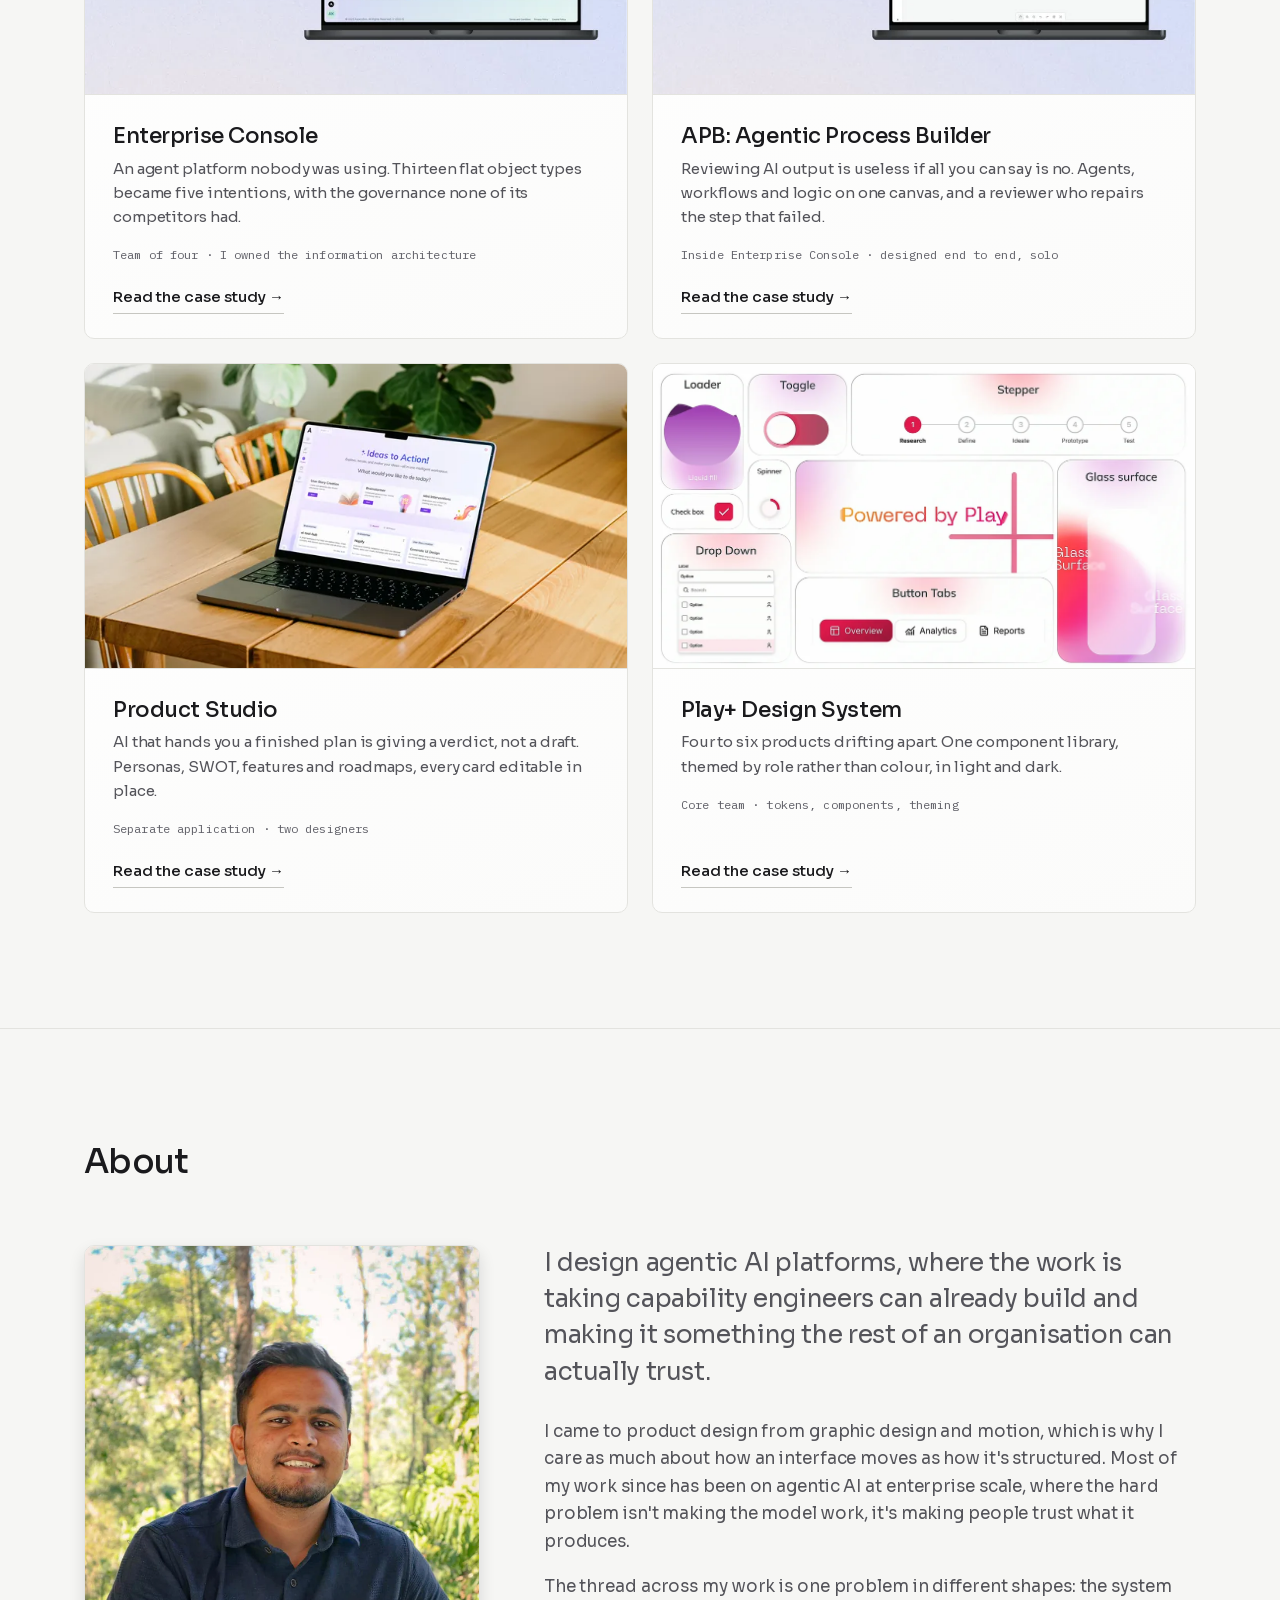
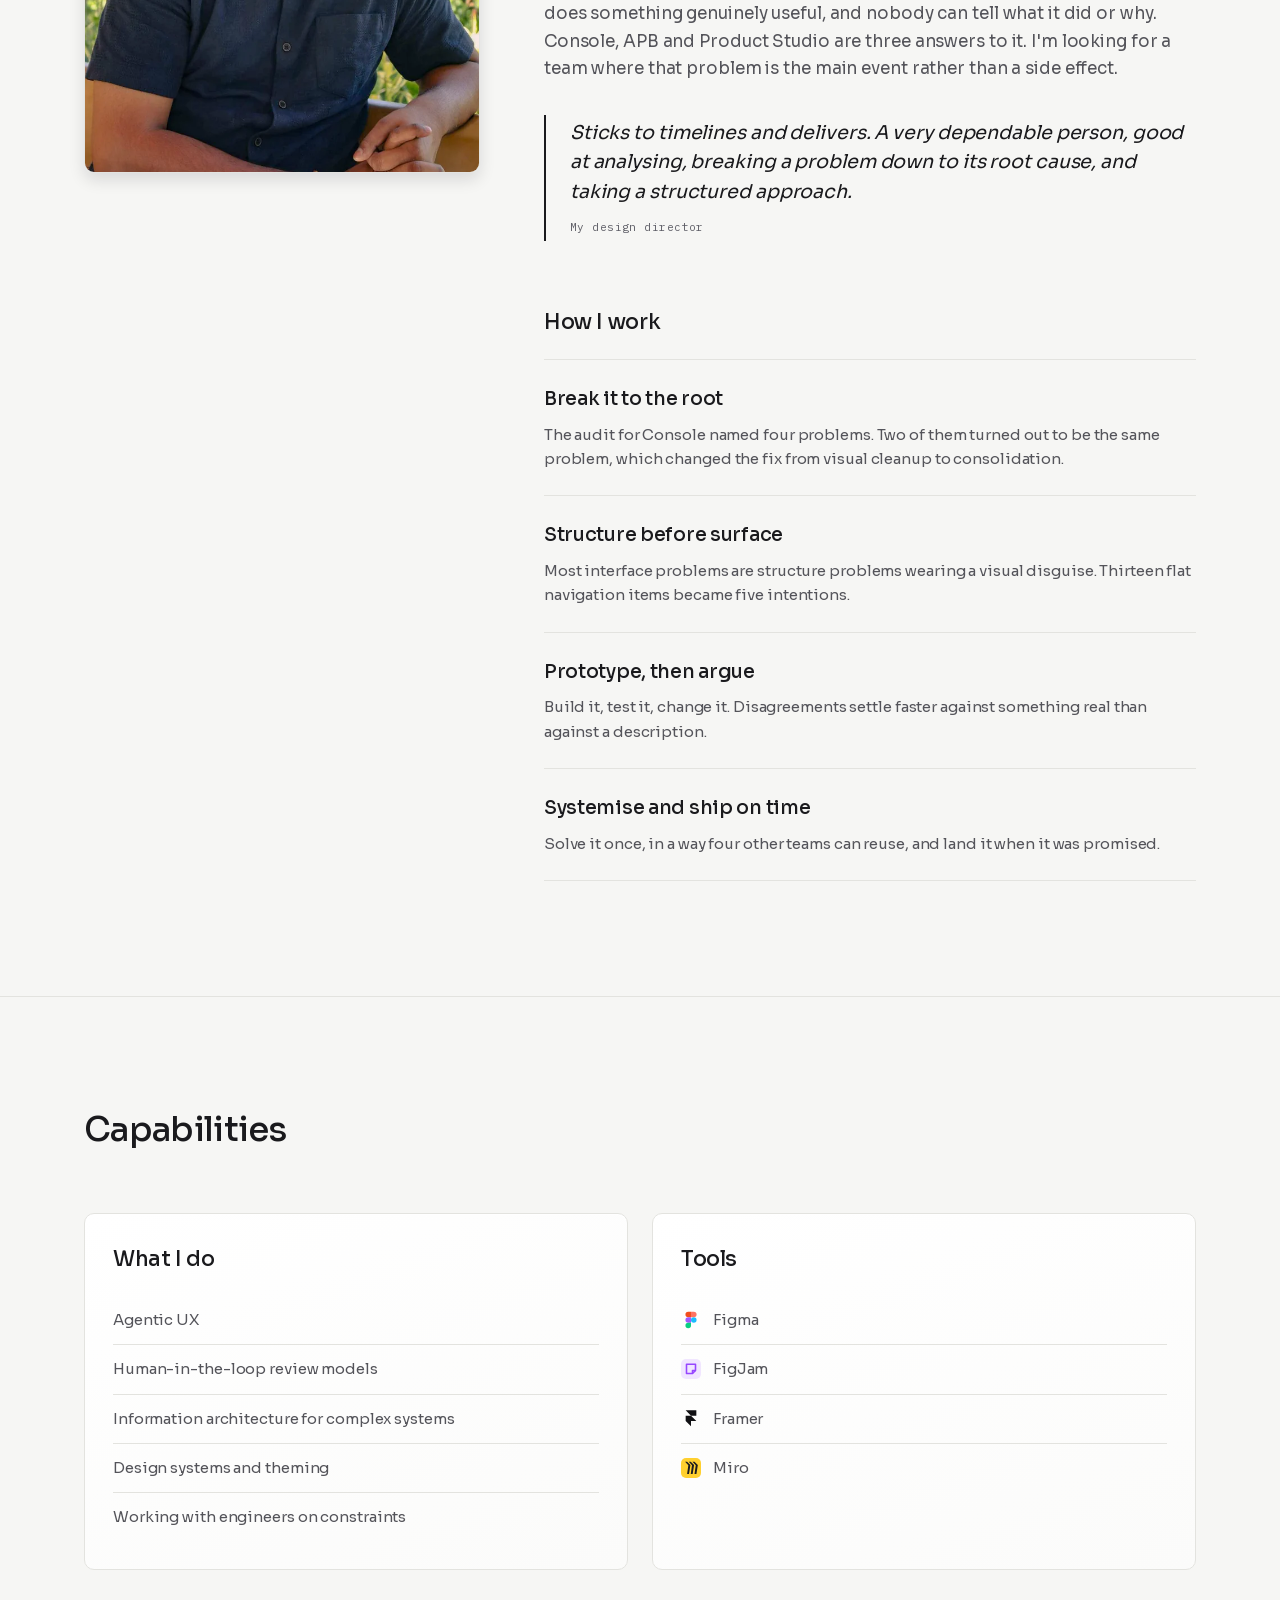
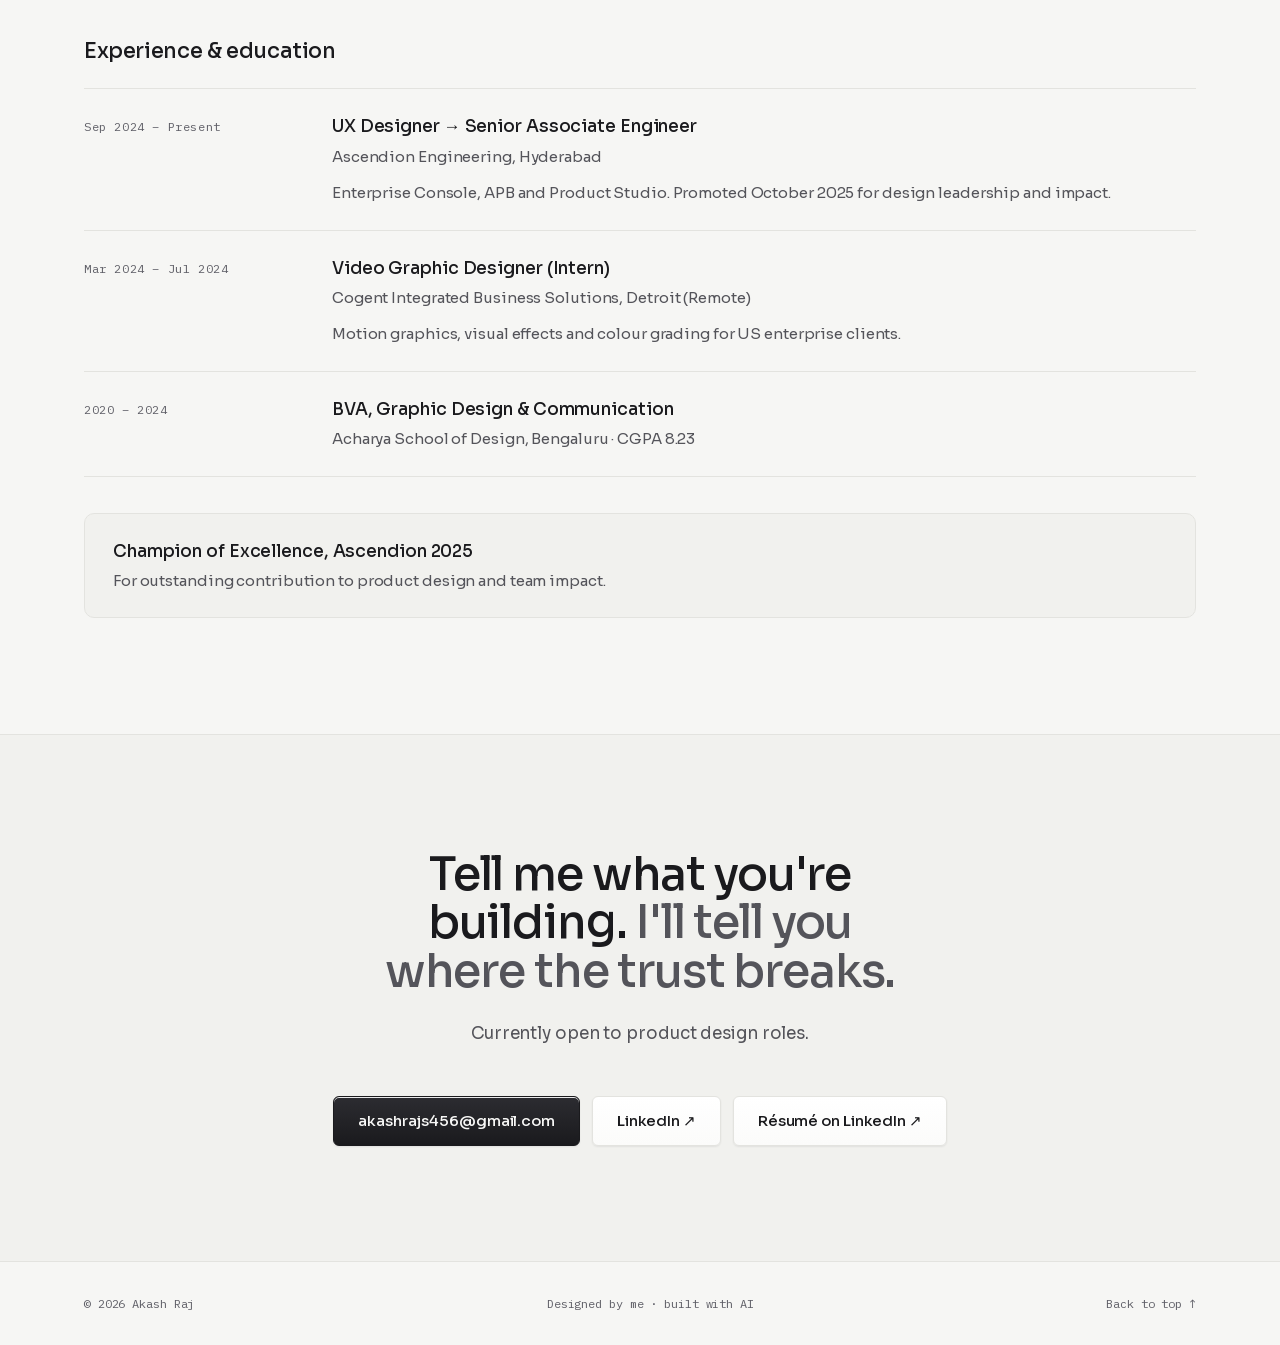
==== commit 0e5c4976: "Selected work goes back to the grid The carousel is out. Four cards in a 2x2 grid again, all visible" ====
--- a/index.html
+++ b/index.html
@@ -26,7 +26,7 @@
 <meta name="twitter:image" content="https://evangelakash.github.io/akash-portfolio/og-cover.png">
 <link rel="preload" href="fonts/Sora-300-latin.woff2" as="font" type="font/woff2" crossorigin>
 <link rel="preload" href="fonts/Literata-400-latin.woff2" as="font" type="font/woff2" crossorigin>
-<link rel="stylesheet" href="style.css?v=46">
+<link rel="stylesheet" href="style.css?v=58">
 <script>document.documentElement.className+=" js";</script>
 <script>
 /* keeps the heavy files (the 3D house above all) on disk between visits; this host expires them in ten minutes */
@@ -326,10 +326,8 @@
       </div>
     </div>
 
-    <div class="work-rail">
-      <ul class="work-rail__track" tabindex="0" role="list"
-          aria-label="Selected work. Scroll sideways, or use the arrow keys.">
-      <li class="work-rail__item"><article class="card card--cover reveal">
+    <div class="grid work-grid">
+      <article class="card card--cover reveal">
         <a class="card__media card__media--cover" href="case-study.html" tabindex="-1" aria-hidden="true"><picture><source type="image/webp" srcset="img/covers/console-cover-700.webp 700w, img/covers/console-cover-1100.webp 1100w, img/covers/console-cover-1600.webp 1600w" sizes="(min-width:1360px) 544px, (min-width:900px) 44vw, 92vw"><img width="1600" height="900" src="img/covers/console-cover.jpg" alt="" loading="lazy" decoding="async"></picture></a>
         <div class="card__body">
           <h3 class="card__title">Enterprise Console</h3>
@@ -337,9 +335,9 @@
           <p class="card__rel">Team of four &middot; I owned the information architecture</p>
           <a class="link" href="case-study.html">Read the case study &rarr;</a>
         </div>
-      </article></li>
-
-      <li class="work-rail__item"><article class="card card--cover reveal" style="--d:80ms">
+      </article>
+
+      <article class="card card--cover reveal" style="--d:80ms">
         <a class="card__media card__media--cover" href="apb.html" tabindex="-1" aria-hidden="true"><picture><source type="image/webp" srcset="img/covers/apb-cover-700.webp 700w, img/covers/apb-cover-1100.webp 1100w, img/covers/apb-cover-1600.webp 1600w" sizes="(min-width:1360px) 544px, (min-width:900px) 44vw, 92vw"><img width="1600" height="900" src="img/covers/apb-cover.jpg" alt="" loading="lazy" decoding="async"></picture></a>
         <div class="card__body">
           <h3 class="card__title">APB: Agentic Process Builder</h3>
@@ -347,9 +345,9 @@
           <p class="card__rel">Inside Enterprise Console &middot; designed end to end, solo</p>
           <a class="link" href="apb.html">Read the case study &rarr;</a>
         </div>
-      </article></li>
-
-      <li class="work-rail__item"><article class="card card--cover reveal">
+      </article>
+
+      <article class="card card--cover reveal">
         <a class="card__media card__media--cover" href="product-studio.html" tabindex="-1" aria-hidden="true"><picture><source type="image/webp" srcset="img/covers/product-studio-cover-700.webp 700w, img/covers/product-studio-cover-1100.webp 1100w, img/covers/product-studio-cover-1600.webp 1600w" sizes="(min-width:1360px) 544px, (min-width:900px) 44vw, 92vw"><img width="1600" height="1002" src="img/covers/product-studio-cover.jpg" alt="" loading="lazy" decoding="async"></picture></a>
         <div class="card__body">
           <h3 class="card__title">Product Studio</h3>
@@ -357,9 +355,9 @@
           <p class="card__rel">Separate application &middot; two designers</p>
           <a class="link" href="product-studio.html">Read the case study &rarr;</a>
         </div>
-      </article></li>
-
-      <li class="work-rail__item"><article class="card card--cover reveal" style="--d:80ms">
+      </article>
+
+      <article class="card card--cover reveal" style="--d:80ms">
         <a class="card__media card__media--cover" href="design-system.html" tabindex="-1" aria-hidden="true">
           <video class="cover-video" muted loop playsinline preload="none" data-autoplay poster="img/covers/design-system-poster-1100.webp" width="1920" height="1080">
             <source src="img/covers/design-system-1080.mp4" type='video/mp4; codecs="hvc1"'>
@@ -372,20 +370,7 @@
           <p class="card__rel">Core team &middot; tokens, components, theming</p>
           <a class="link" href="design-system.html">Read the case study &rarr;</a>
         </div>
-      </article></li>
-    
-      </ul>
-    </div>
-    <div class="work-rail__bar">
-      <p class="work-rail__count" aria-live="polite"><b>01</b> / 04</p>
-      <div class="work-rail__arrows">
-        <button class="work-rail__btn" type="button" data-rail-prev aria-label="Previous project" disabled>
-          <svg viewBox="0 0 24 24" aria-hidden="true" focusable="false"><path d="M15 4 L7 12 L15 20"/></svg>
-        </button>
-        <button class="work-rail__btn" type="button" data-rail-next aria-label="Next project">
-          <svg viewBox="0 0 24 24" aria-hidden="true" focusable="false"><path d="M9 4 L17 12 L9 20"/></svg>
-        </button>
-      </div>
+      </article>
     </div>
 
   </div>
@@ -517,6 +502,6 @@
   </div>
 </footer>
 
-<script src="motion.js?v=23"></script>
+<script src="motion.js?v=30"></script>
 </body>
 </html>
--- a/style.css
+++ b/style.css
@@ -1416,76 +1416,6 @@
    whatever the text length.
    =================================================================== */
 .work-grid{ grid-template-columns:repeat(2,1fr); align-items:stretch; }
-
-/* ---- selected work, as a rail --------------------------------------
-   Four cards in a row you scroll through. The track runs past the
-   container's right edge so it reads as cut off rather than finished,
-   and the card nearest the middle is the one in focus. Native scrolling
-   does the work: trackpad, touch and shift+wheel all arrive for free,
-   and nothing hijacks the page's own vertical scroll.                  */
-/* A carousel: the card in focus is centred in the window, the ones either
-   side of it are small and quiet, and scrolling brings the next one in.
-   The rail runs the full width of the window, past the container on both
-   sides, so the neighbours can sit outside the reading column. */
-.work-rail{ position:relative; margin-inline:calc(50% - 50vw); --rail-card:min(86vw, 620px); }
-.work-rail__track{
-  list-style:none; margin:0; display:flex; gap:var(--gap);
-  overflow-x:auto; overscroll-behavior-x:contain;
-  scroll-snap-type:x mandatory; scroll-behavior:smooth;
-  /* room for the focus ring and for the scaled card not to be clipped */
-  /* the end padding is what lets the first and last card reach the middle */
-  padding-block:var(--s-3);
-  padding-inline:calc(50% - var(--rail-card) / 2);
-  scrollbar-width:none; cursor:grab;
-}
-.work-rail__track::-webkit-scrollbar{ display:none; }
-.work-rail__track:focus-visible{ outline:2px solid var(--t-hi); outline-offset:4px; }
-.work-rail__track.is-dragging{ cursor:grabbing; scroll-behavior:auto; scroll-snap-type:none; }
-.work-rail__track.is-dragging *{ pointer-events:none; }
-.work-rail__item{ flex:0 0 var(--rail-card); display:flex; scroll-snap-align:center; }
-/* the copies either side are scenery, so the rail never settles on one */
-.work-rail__item--ghost{ scroll-snap-align:none; }
-/* The focus treatment sits on the card, not on the snap item: a transform
-   moves the item's snap edge, and the rail would land off the grid. The
-   scroll handler sets these on the item and they inherit down. */
-.work-rail__item > .card{
-  width:100%;
-  opacity:var(--near,1); transform-origin:50% 50%;
-  /* perspective per card rather than on the track: putting it on a
-     scrolling box upsets the scroll, and each card only needs its own
-     vanishing point to turn convincingly */
-  transform:perspective(1400px) rotateY(var(--nearTurn,0deg)) scale(var(--nearScale,1));
-  backface-visibility:hidden;
-}
-
-
-.work-rail__bar{
-  display:flex; align-items:center; justify-content:center;
-  gap:var(--s-6); margin-top:var(--s-7);
-}
-.work-rail__count{
-  margin:0; font-family:var(--mono); font-size:var(--fs-2);
-  letter-spacing:.12em; color:var(--t-low);
-}
-.work-rail__count b{ color:var(--t-hi); font-weight:500; }
-.work-rail__arrows{ display:flex; gap:var(--s-3); }
-.work-rail__btn{
-  width:44px; height:44px; display:grid; place-items:center;
-  border:1px solid var(--m-500); border-radius:50%; background:var(--m-700);
-  color:var(--t-hi); cursor:pointer;
-  transition:border-color .25s var(--ease), background .25s var(--ease), opacity .25s var(--ease);
-}
-.work-rail__btn svg{ width:20px; height:20px; fill:none; stroke:currentColor; stroke-width:1.8;
-  stroke-linecap:round; stroke-linejoin:round; }
-.work-rail__btn:hover{ border-color:var(--t-mid); background:var(--m-600); }
-.work-rail__btn:disabled{ opacity:.35; cursor:default; }
-.work-rail__btn:disabled:hover{ border-color:var(--m-500); background:var(--m-700); }
-
-@media (prefers-reduced-motion: reduce){
-  /* the rail stays, the motion in it does not */
-  .work-rail__track{ scroll-behavior:auto; }
-  .work-rail__item > .card{ opacity:1; transform:none; }
-}
 .card__media--cover{
   display:block; position:relative; overflow:hidden; aspect-ratio:16/9;
   background:var(--m-850); border-bottom:1px solid var(--m-500); border-radius:0; padding:0;
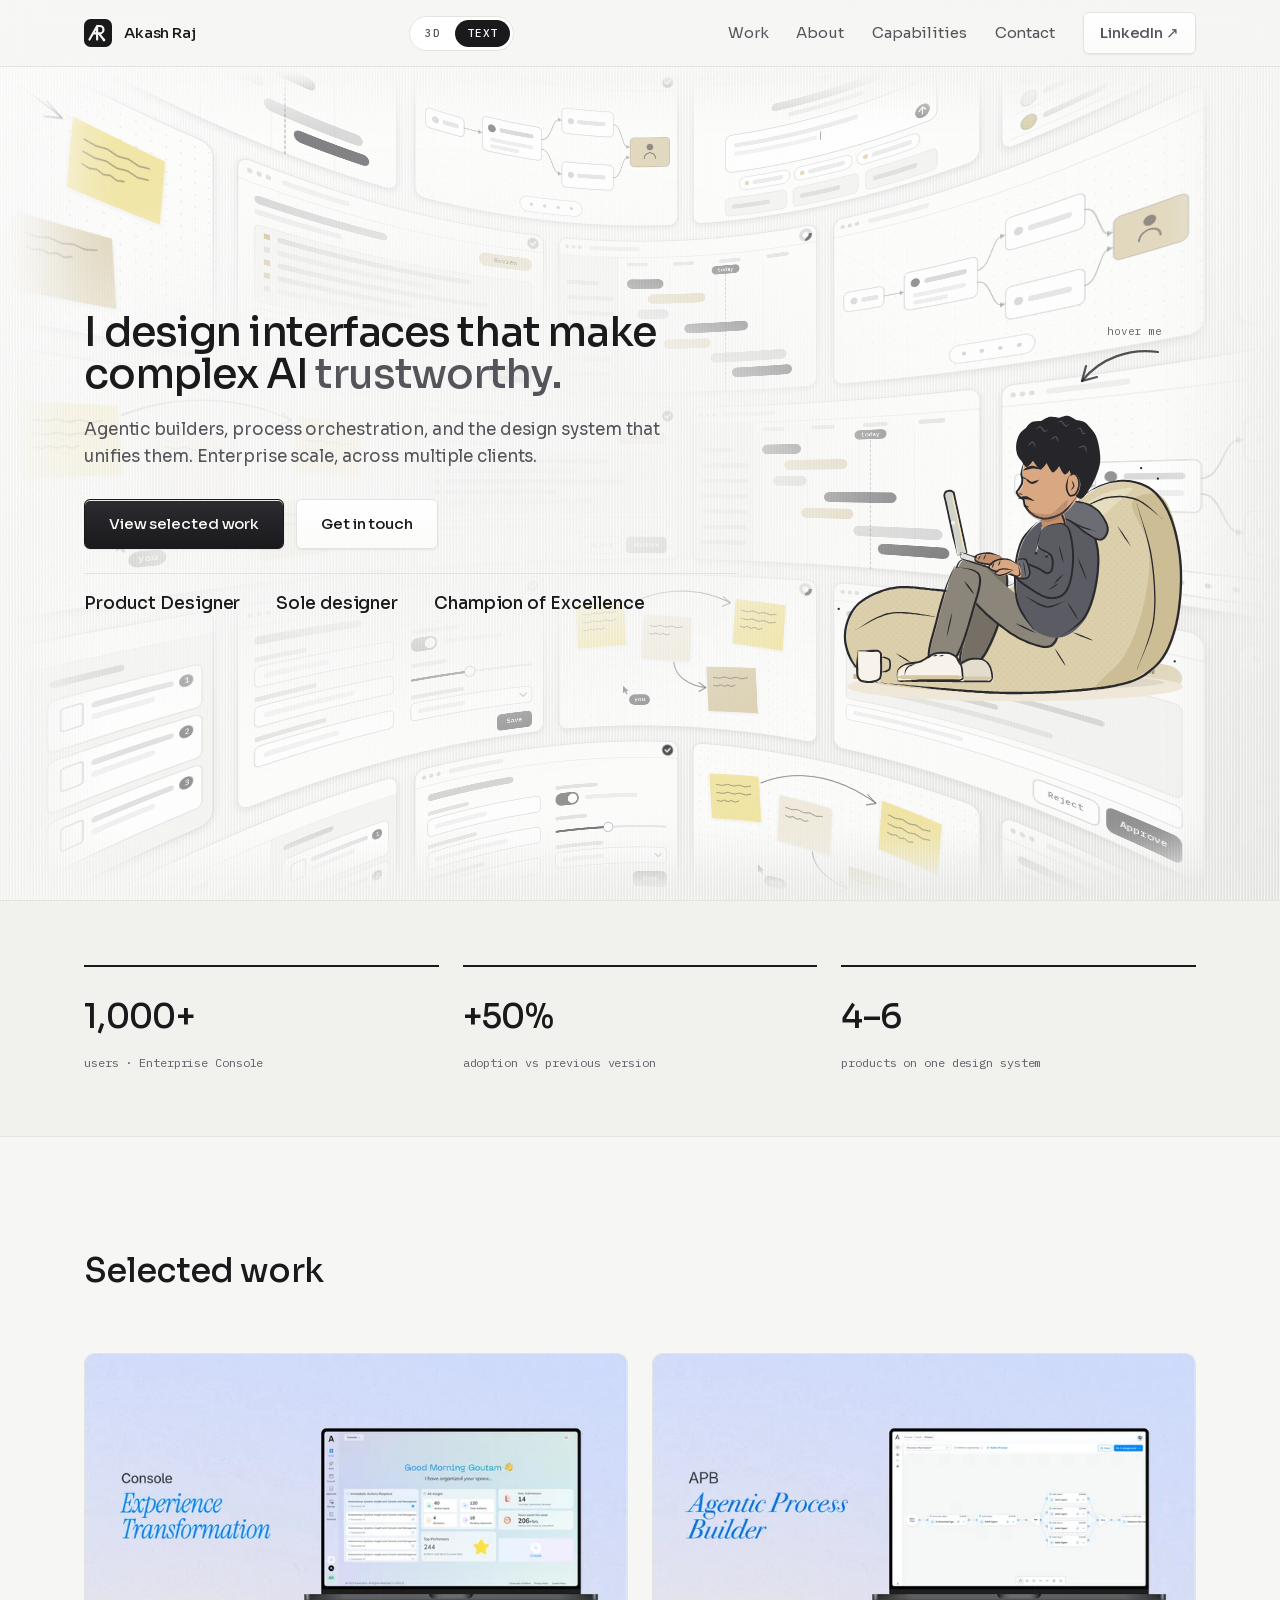
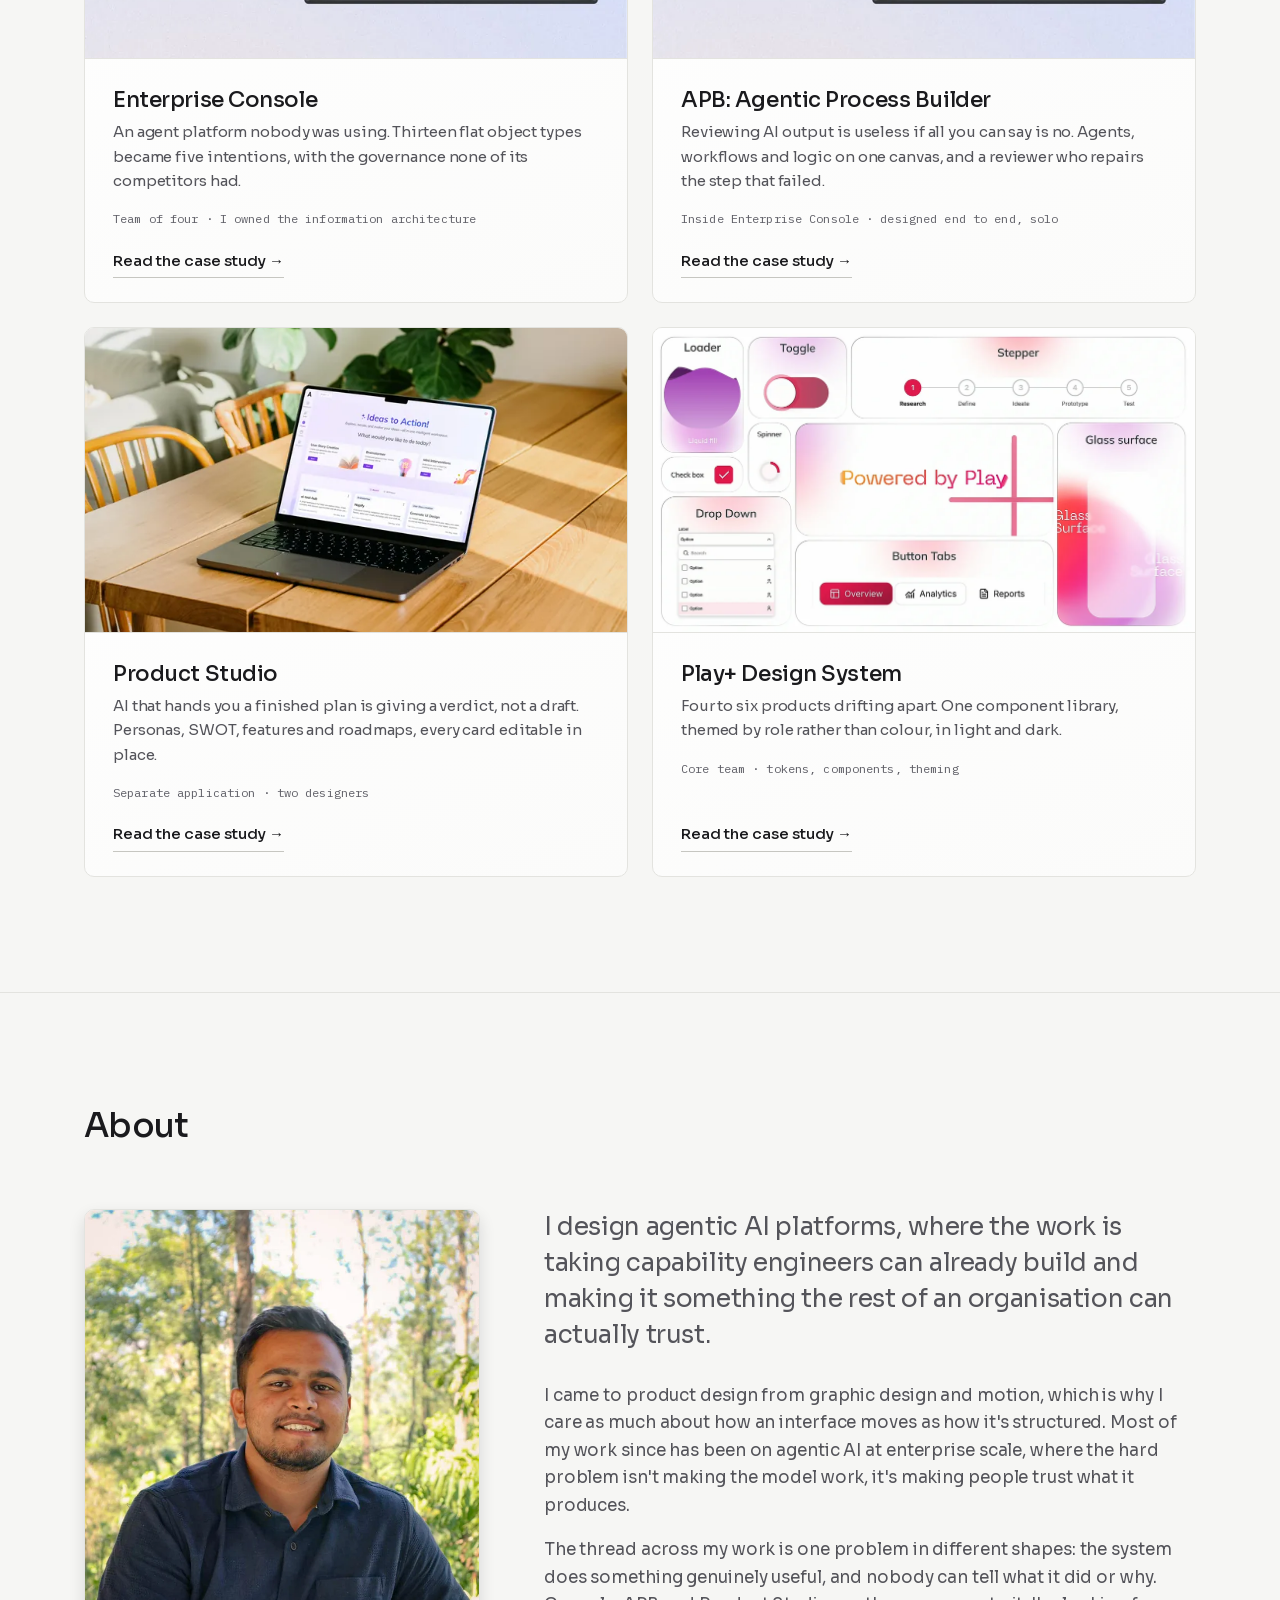
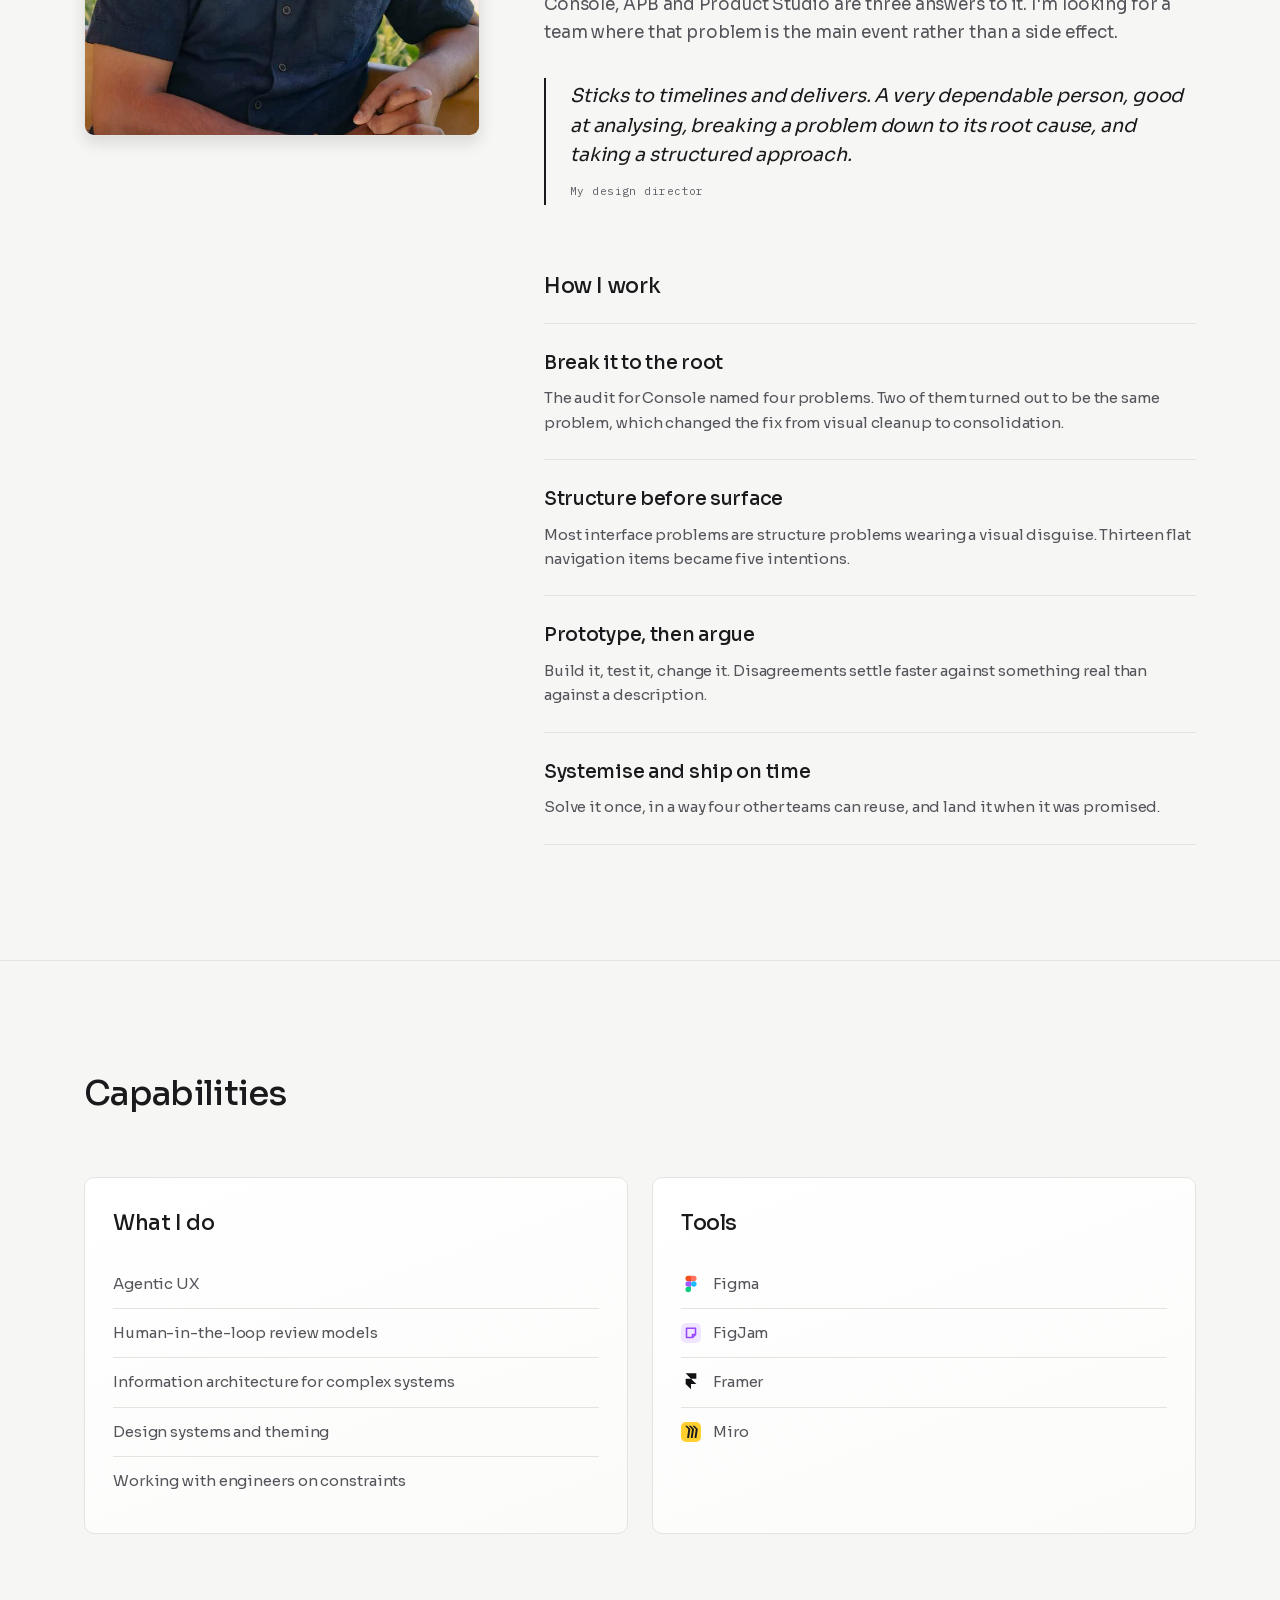
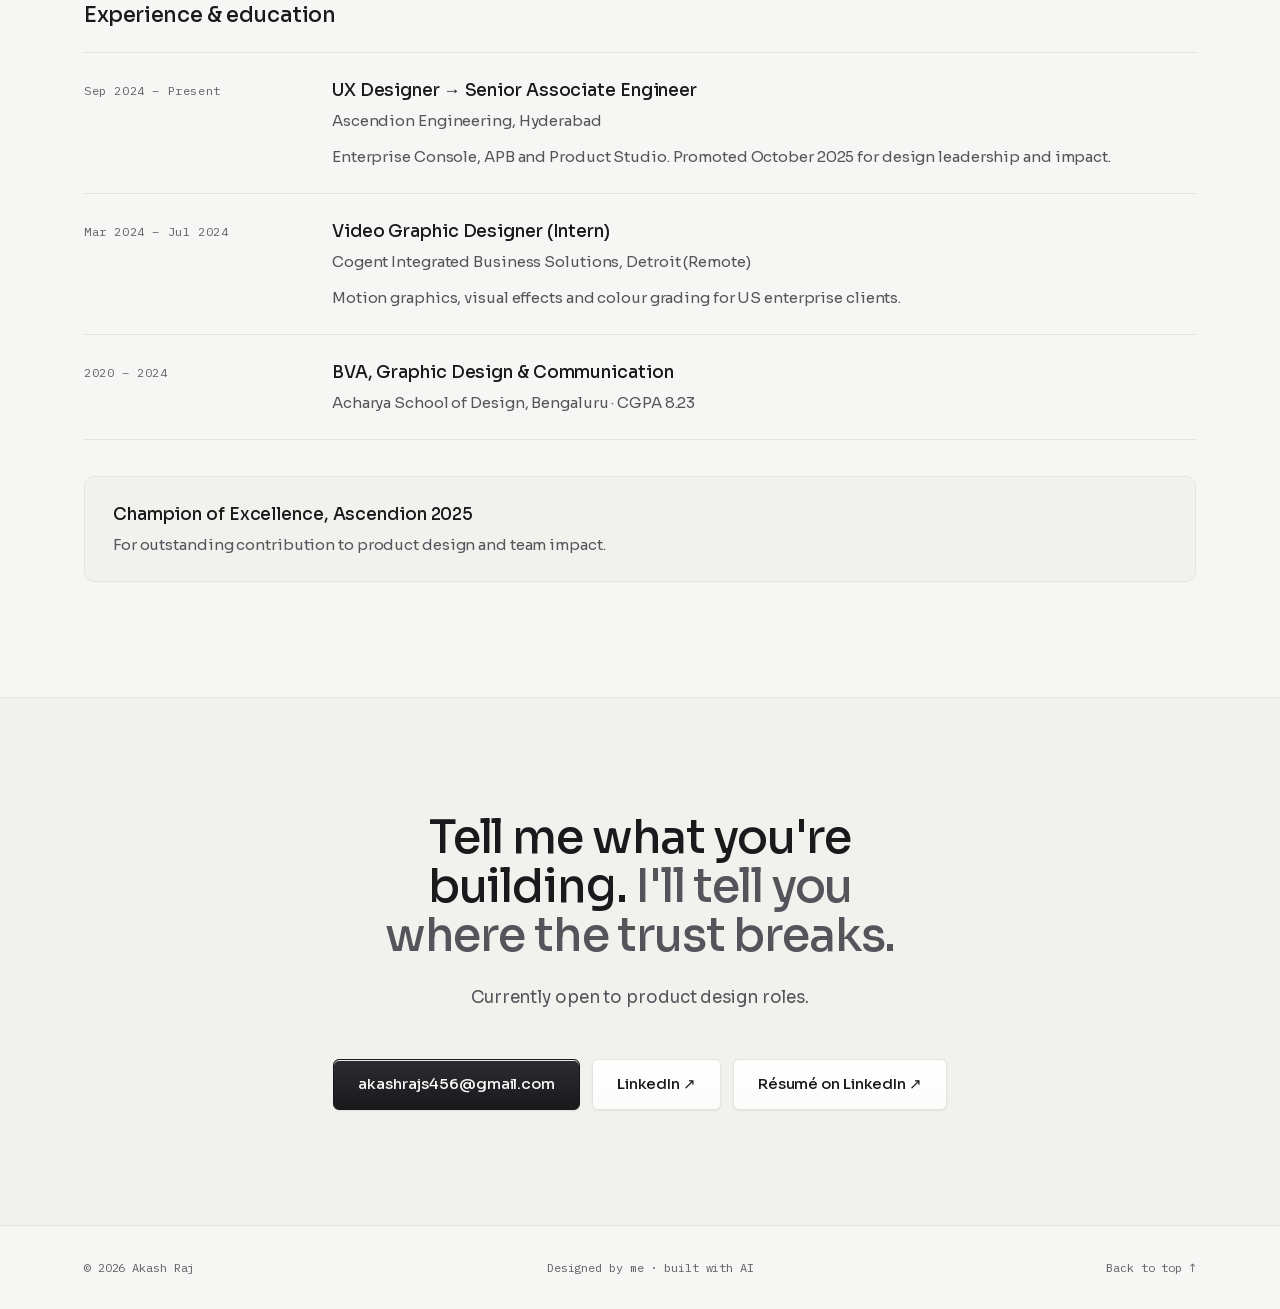
==== commit 8d76b222: "The hero gets a wall of wireframes behind it A curved wall of wireframe cards now fills the hero beh" ====
--- a/index.html
+++ b/index.html
@@ -26,7 +26,7 @@
 <meta name="twitter:image" content="https://evangelakash.github.io/akash-portfolio/og-cover.png">
 <link rel="preload" href="fonts/Sora-300-latin.woff2" as="font" type="font/woff2" crossorigin>
 <link rel="preload" href="fonts/Literata-400-latin.woff2" as="font" type="font/woff2" crossorigin>
-<link rel="stylesheet" href="style.css?v=58">
+<link rel="stylesheet" href="style.css?v=60">
 <script>document.documentElement.className+=" js";</script>
 <script>
 /* keeps the heavy files (the 3D house above all) on disk between visits; this host expires them in ten minutes */
@@ -95,10 +95,9 @@
           <a class="btn" href="#contact">Get in touch</a>
         </div>
         <ul class="hero__meta reveal" style="--d:320ms">
-          <li><b>Product Designer</b> Agentic AI &middot; Hyderabad</li>
-          <li><b>Sole designer</b> APB</li>
-          <li><b>Promoted in 13 months</b> Oct 2025</li>
-          <li><b>Champion of Excellence</b> 2025</li>
+          <li><b>Product Designer</b></li>
+          <li><b>Sole designer</b></li>
+          <li><b>Champion of Excellence</b></li>
         </ul>
       </div>
 
@@ -321,9 +320,6 @@
       <div>
         <h2 class="section__title reveal">Selected work</h2>
       </div>
-      <div class="section__aside reveal" style="--d:80ms">
-        <p>Three projects inside one enterprise AI platform, plus the design system underneath them. Each names its relationship up front.</p>
-      </div>
     </div>
 
     <div class="grid work-grid">
@@ -503,5 +499,6 @@
 </footer>
 
 <script src="motion.js?v=30"></script>
+<script src="hero-wall.js" defer></script>
 </body>
 </html>
--- a/style.css
+++ b/style.css
@@ -1743,3 +1743,11 @@
   }
   .sketch > svg{ mask-image:linear-gradient(to right, #000 calc(100% - 28px), transparent 100%); }
 }
+
+/* the hero's background: a curved wall of wireframe cards (hero-wall.js) */
+.hero__wall{
+  position:absolute; inset:0; width:100%; height:100%; z-index:-1; pointer-events:none; display:block;
+  opacity:0; transition:opacity 1.4s var(--ease);
+}
+.hero__wall.is-on{ opacity:1; }
+@media (prefers-reduced-motion:reduce){ .hero__wall{ transition:none; } }
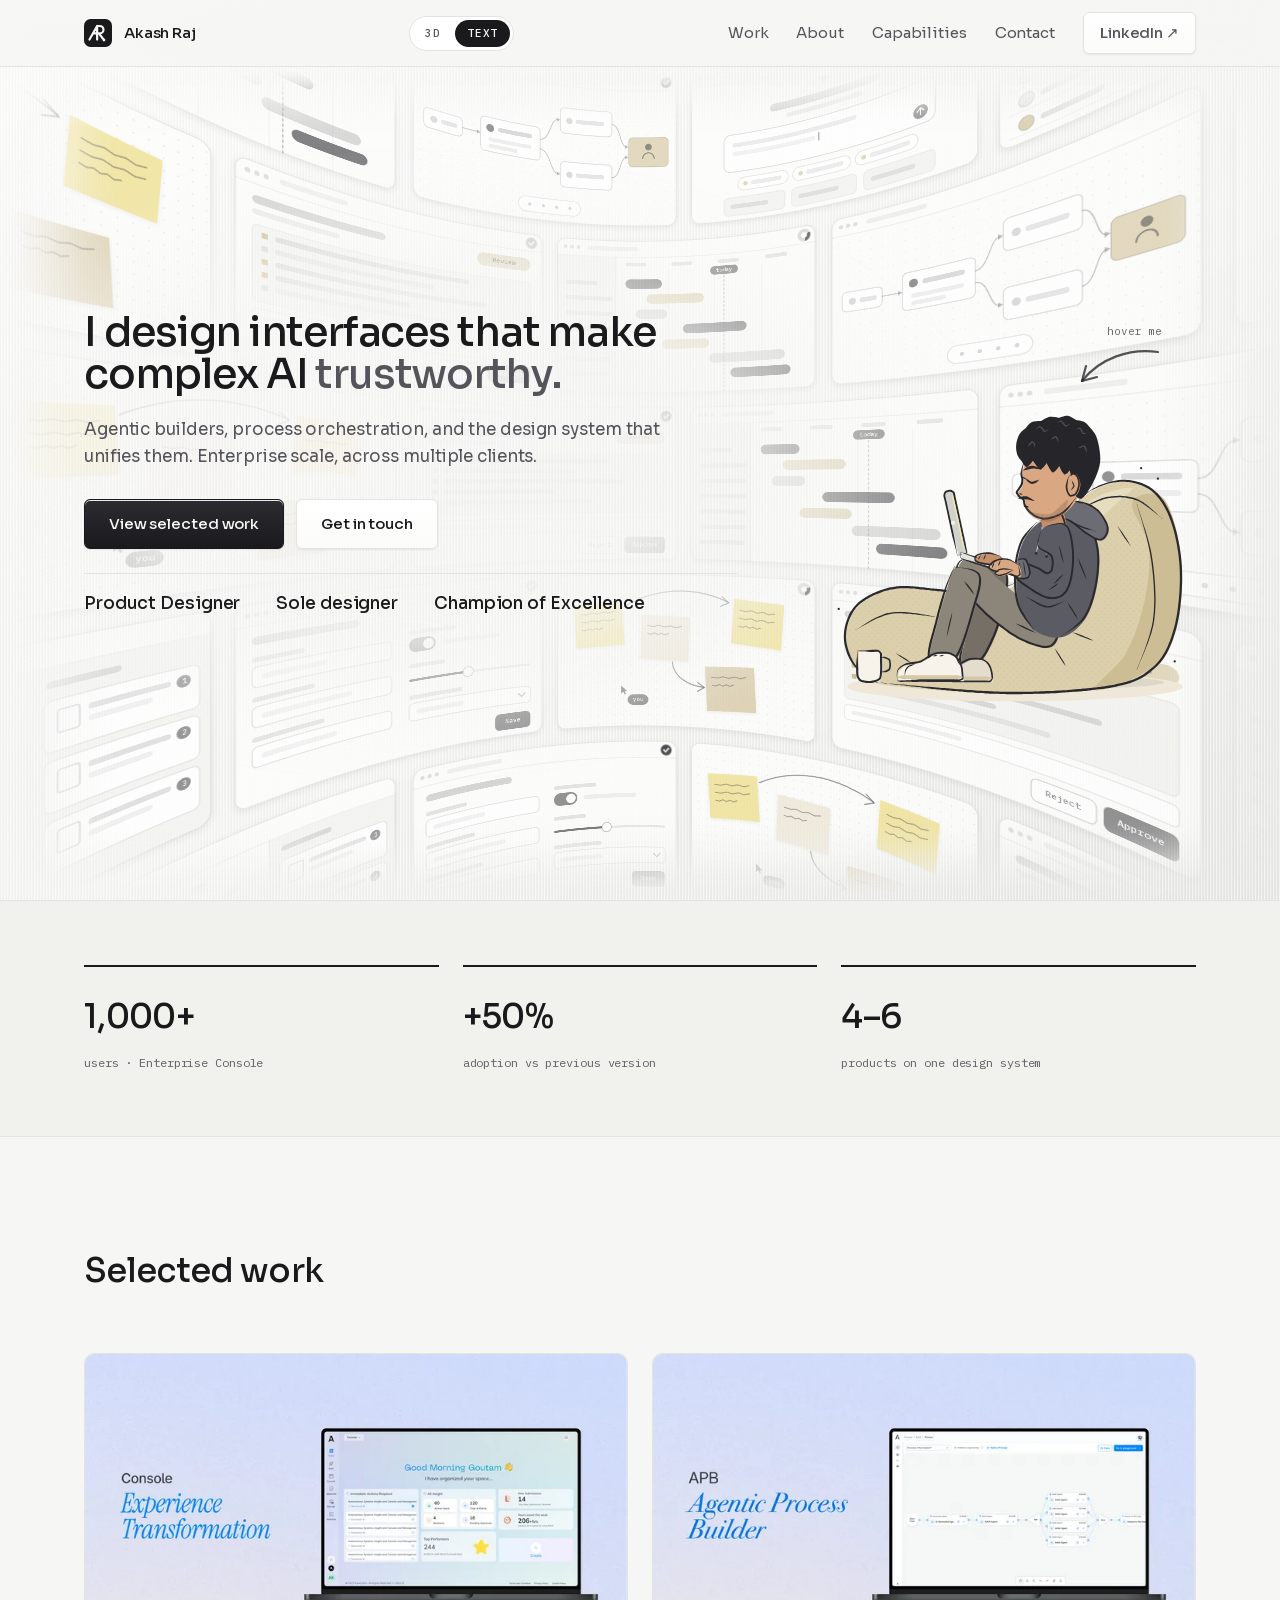
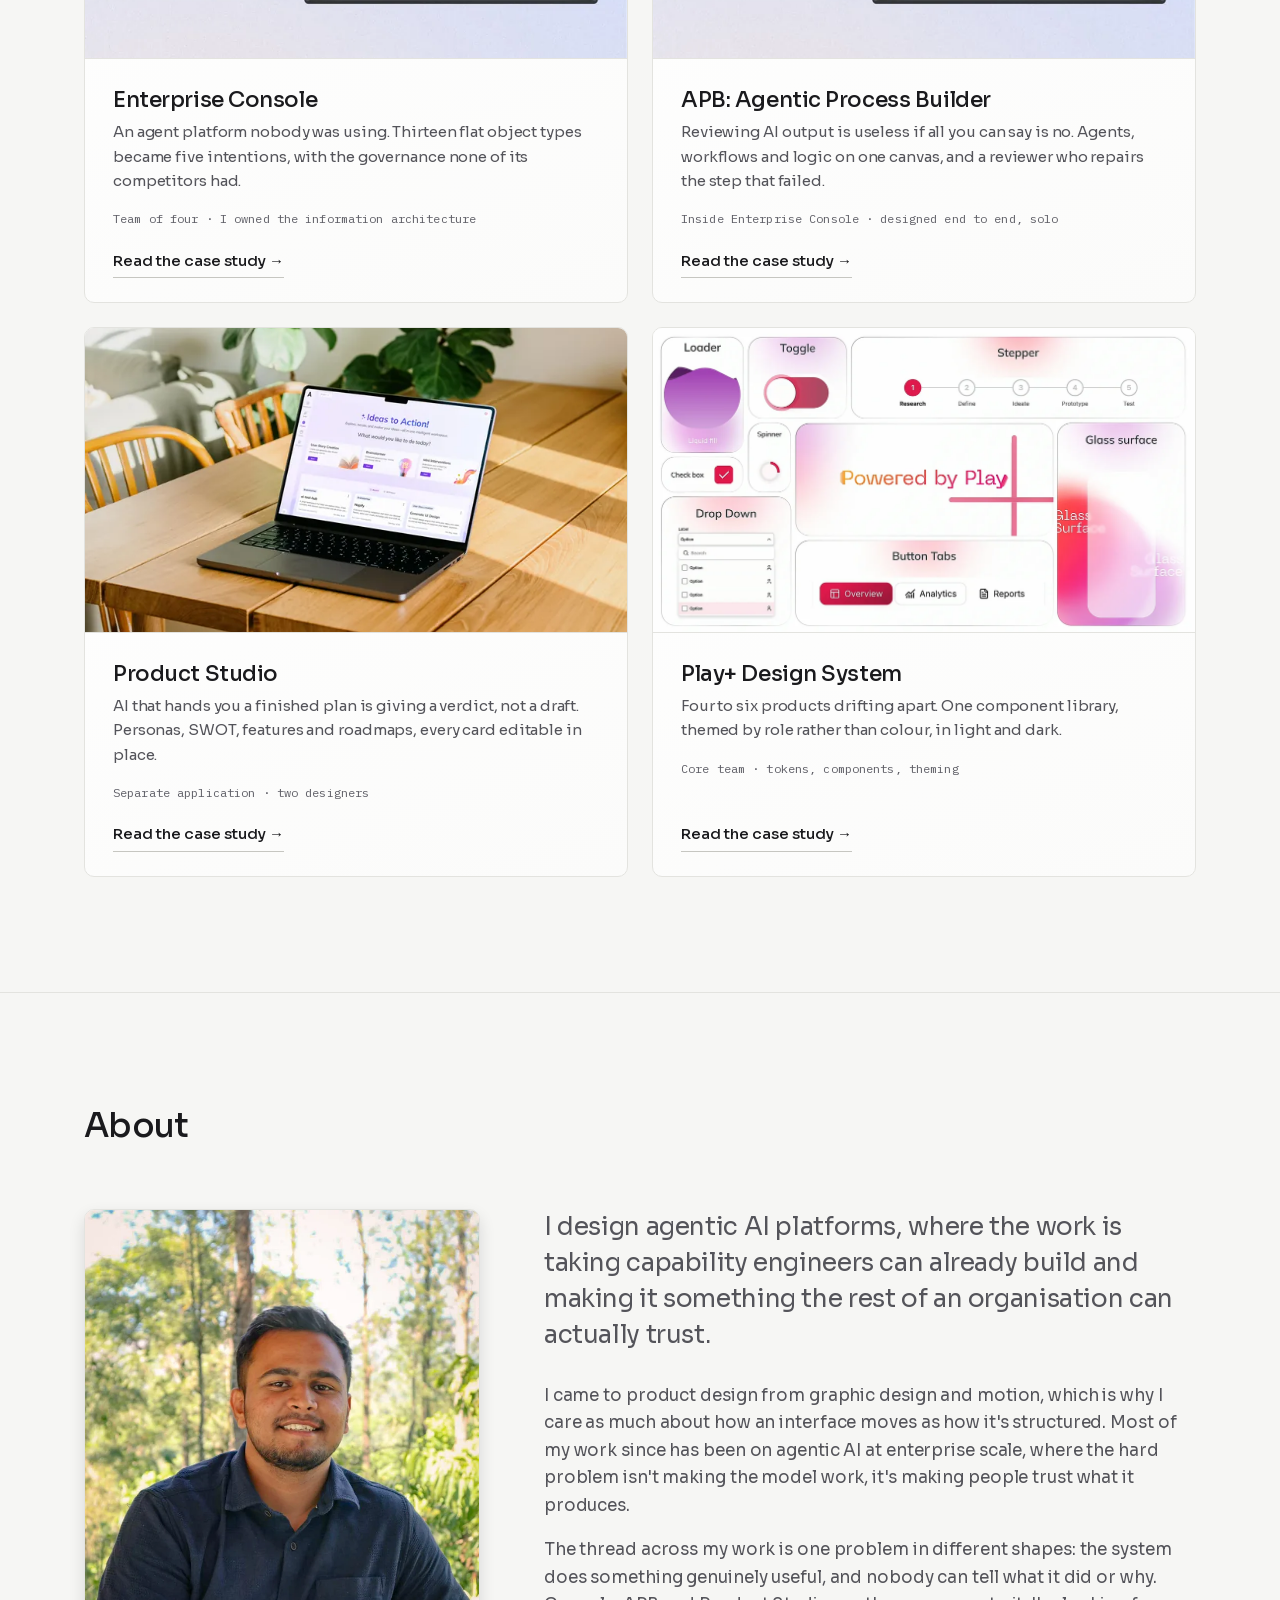
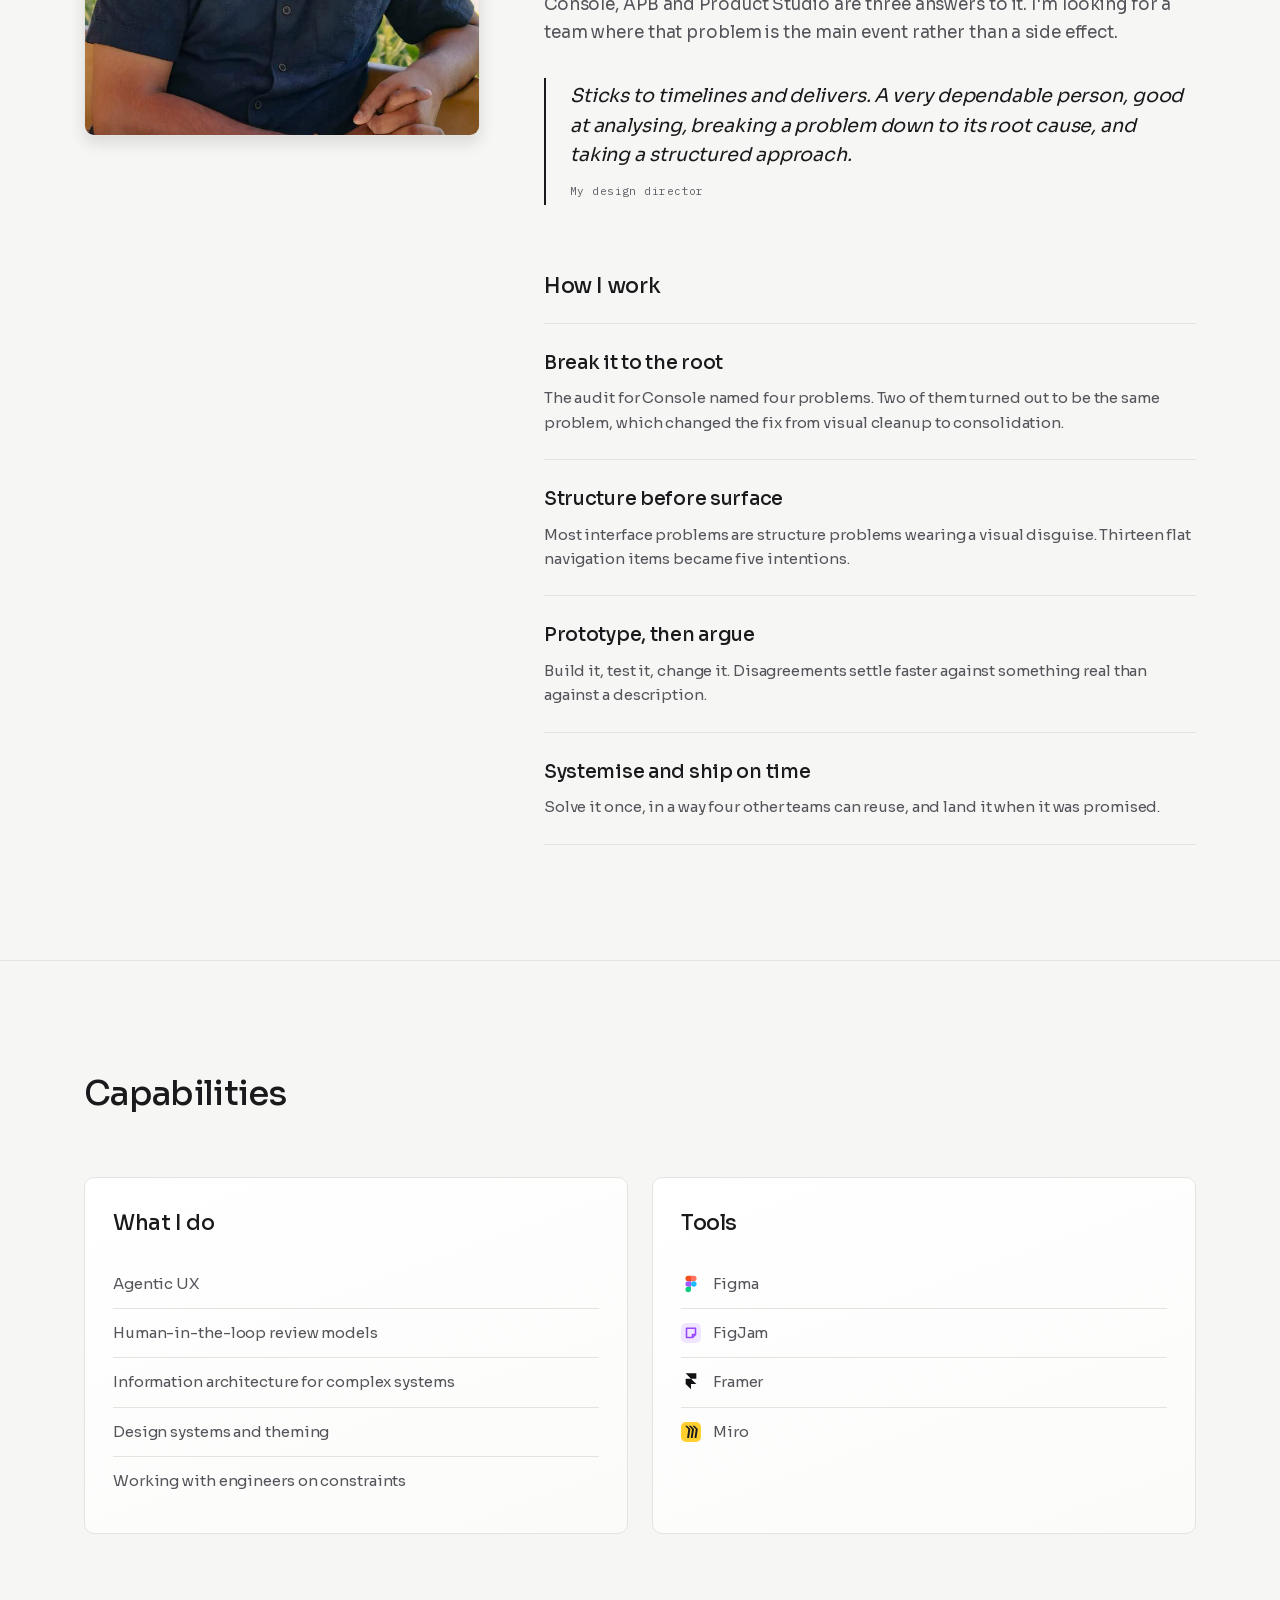
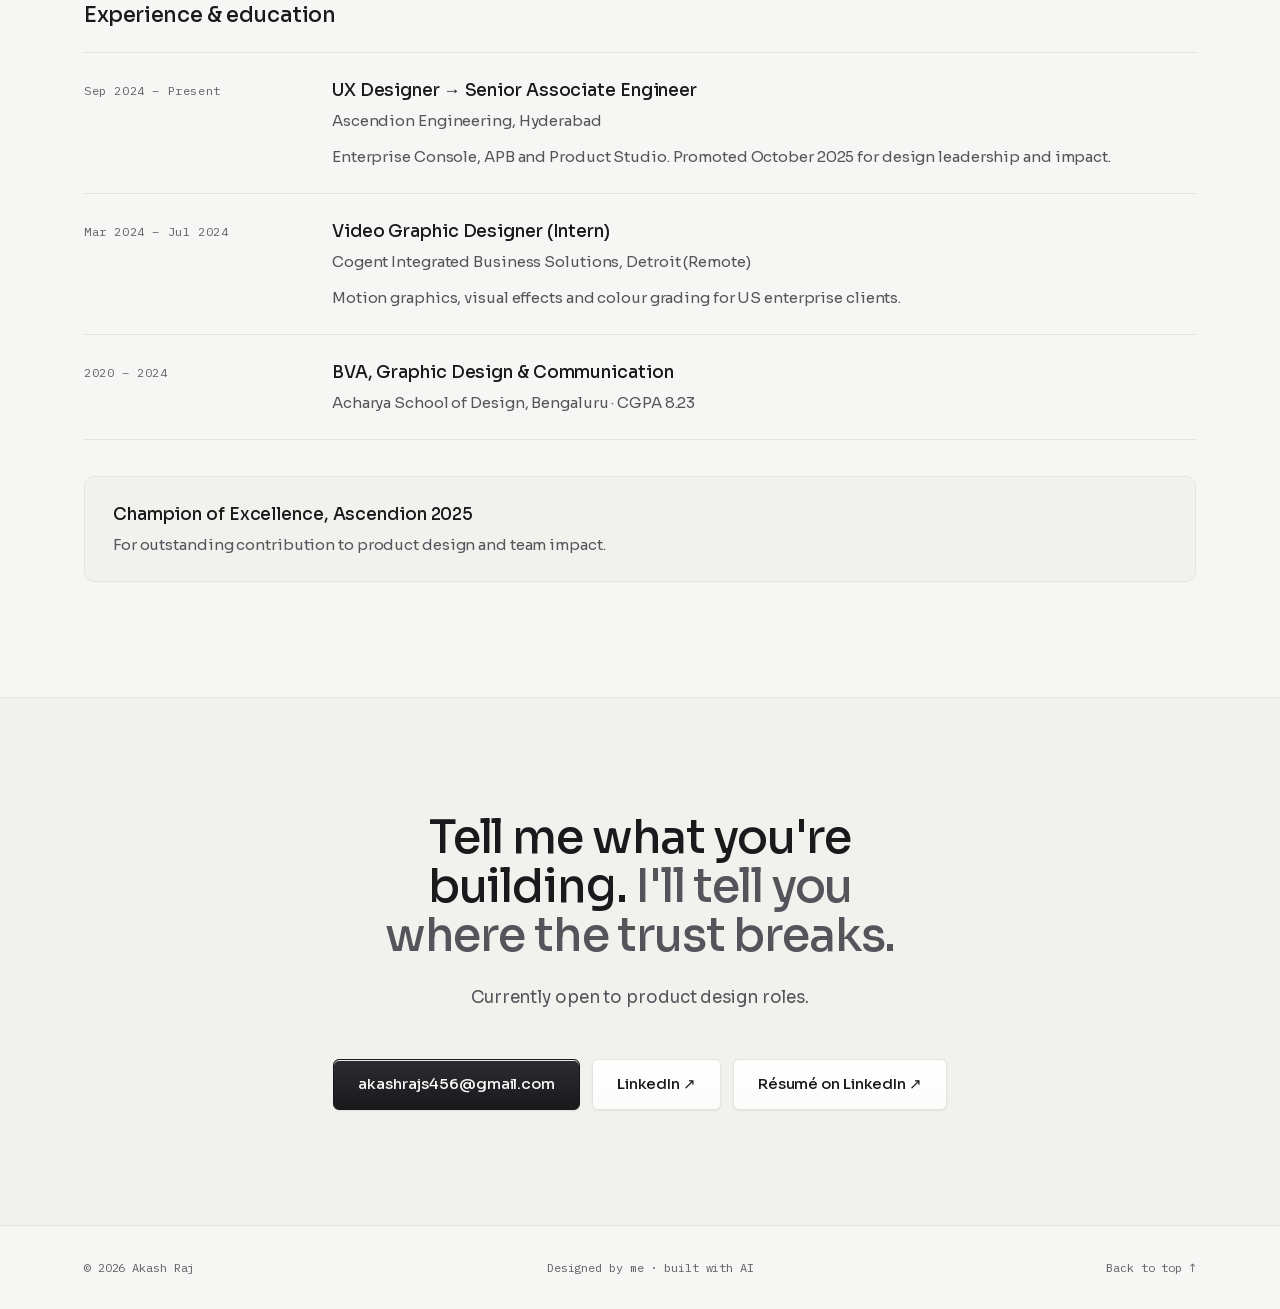
==== commit 06cb3ac5: "The hero drops its "scroll" label The hand-drawn arrow at the foot of the hero stays; the word under" ====
--- a/index.html
+++ b/index.html
@@ -297,7 +297,6 @@
           <path style="--d:1120ms" d="M74 60 L 86 48"/>
         </svg>
       </div>
-      <span class="anno">scroll</span>
     </div>
   </div>
 </section>
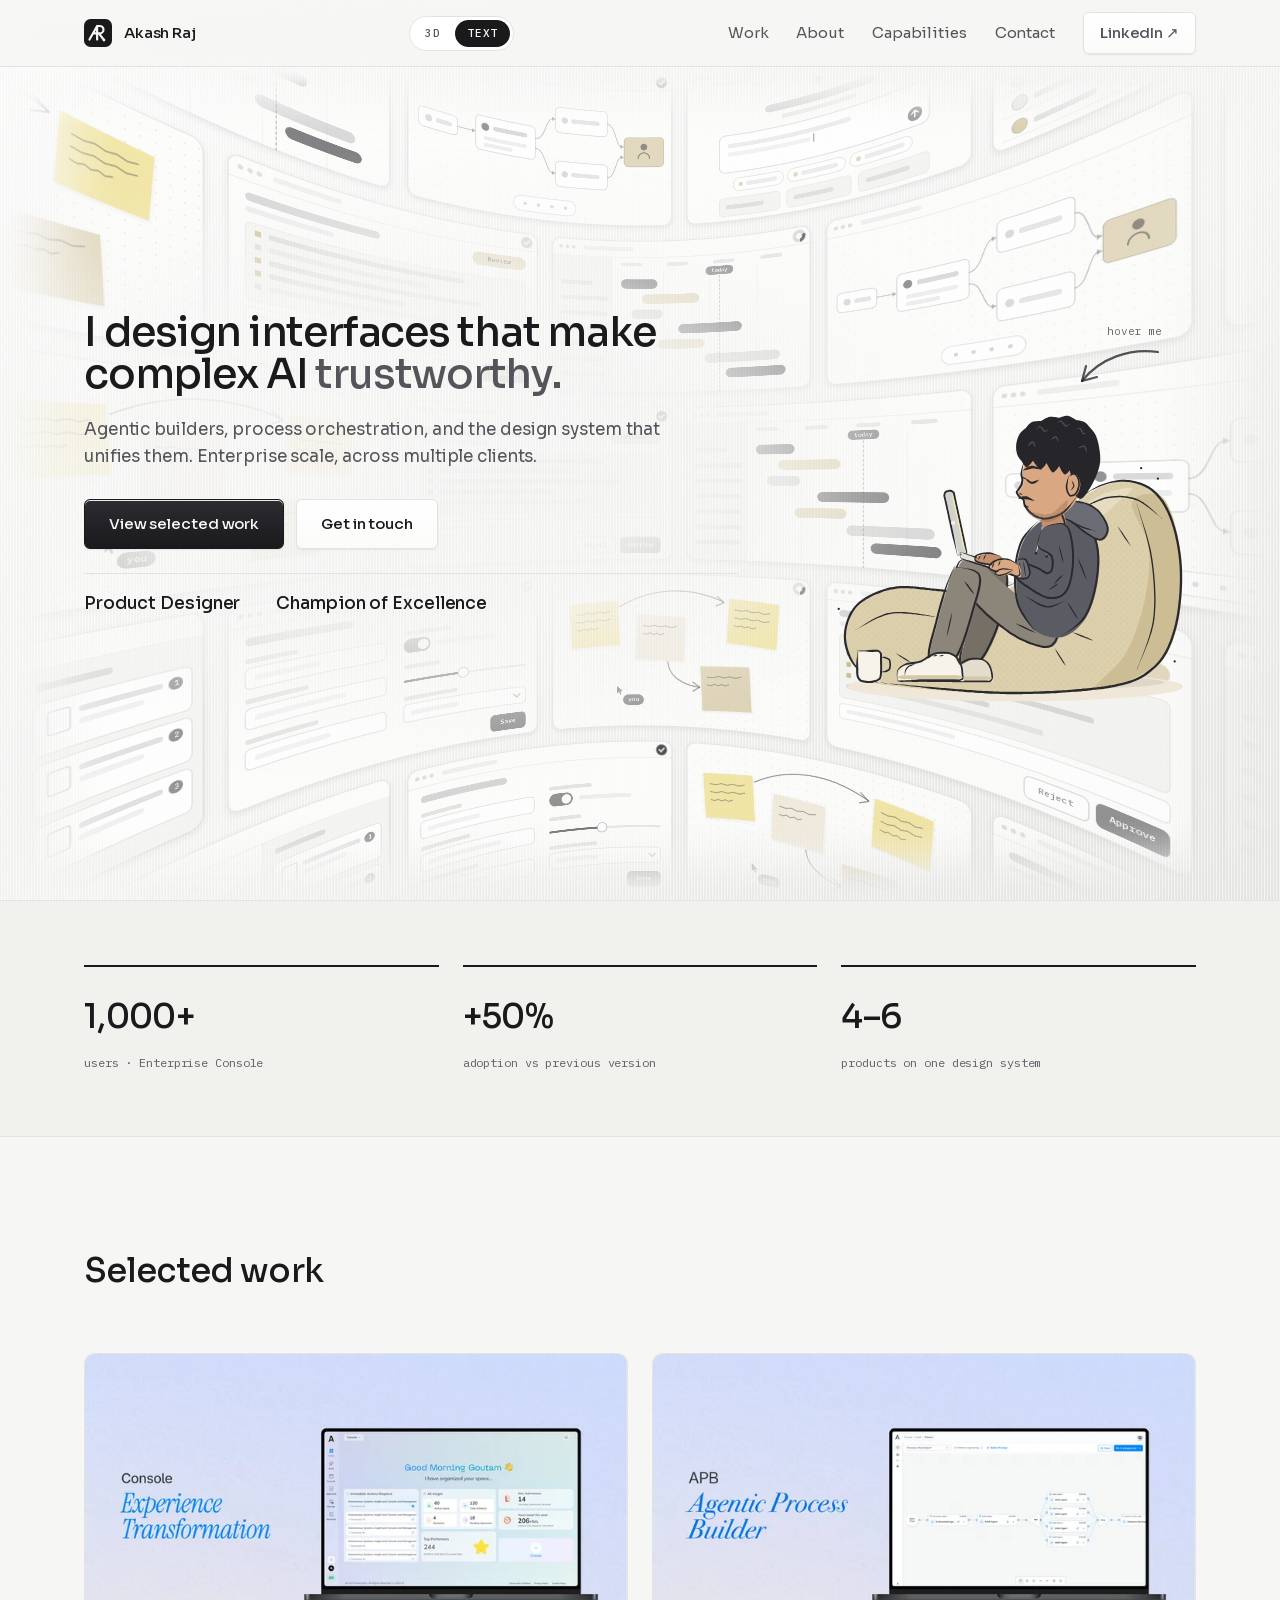
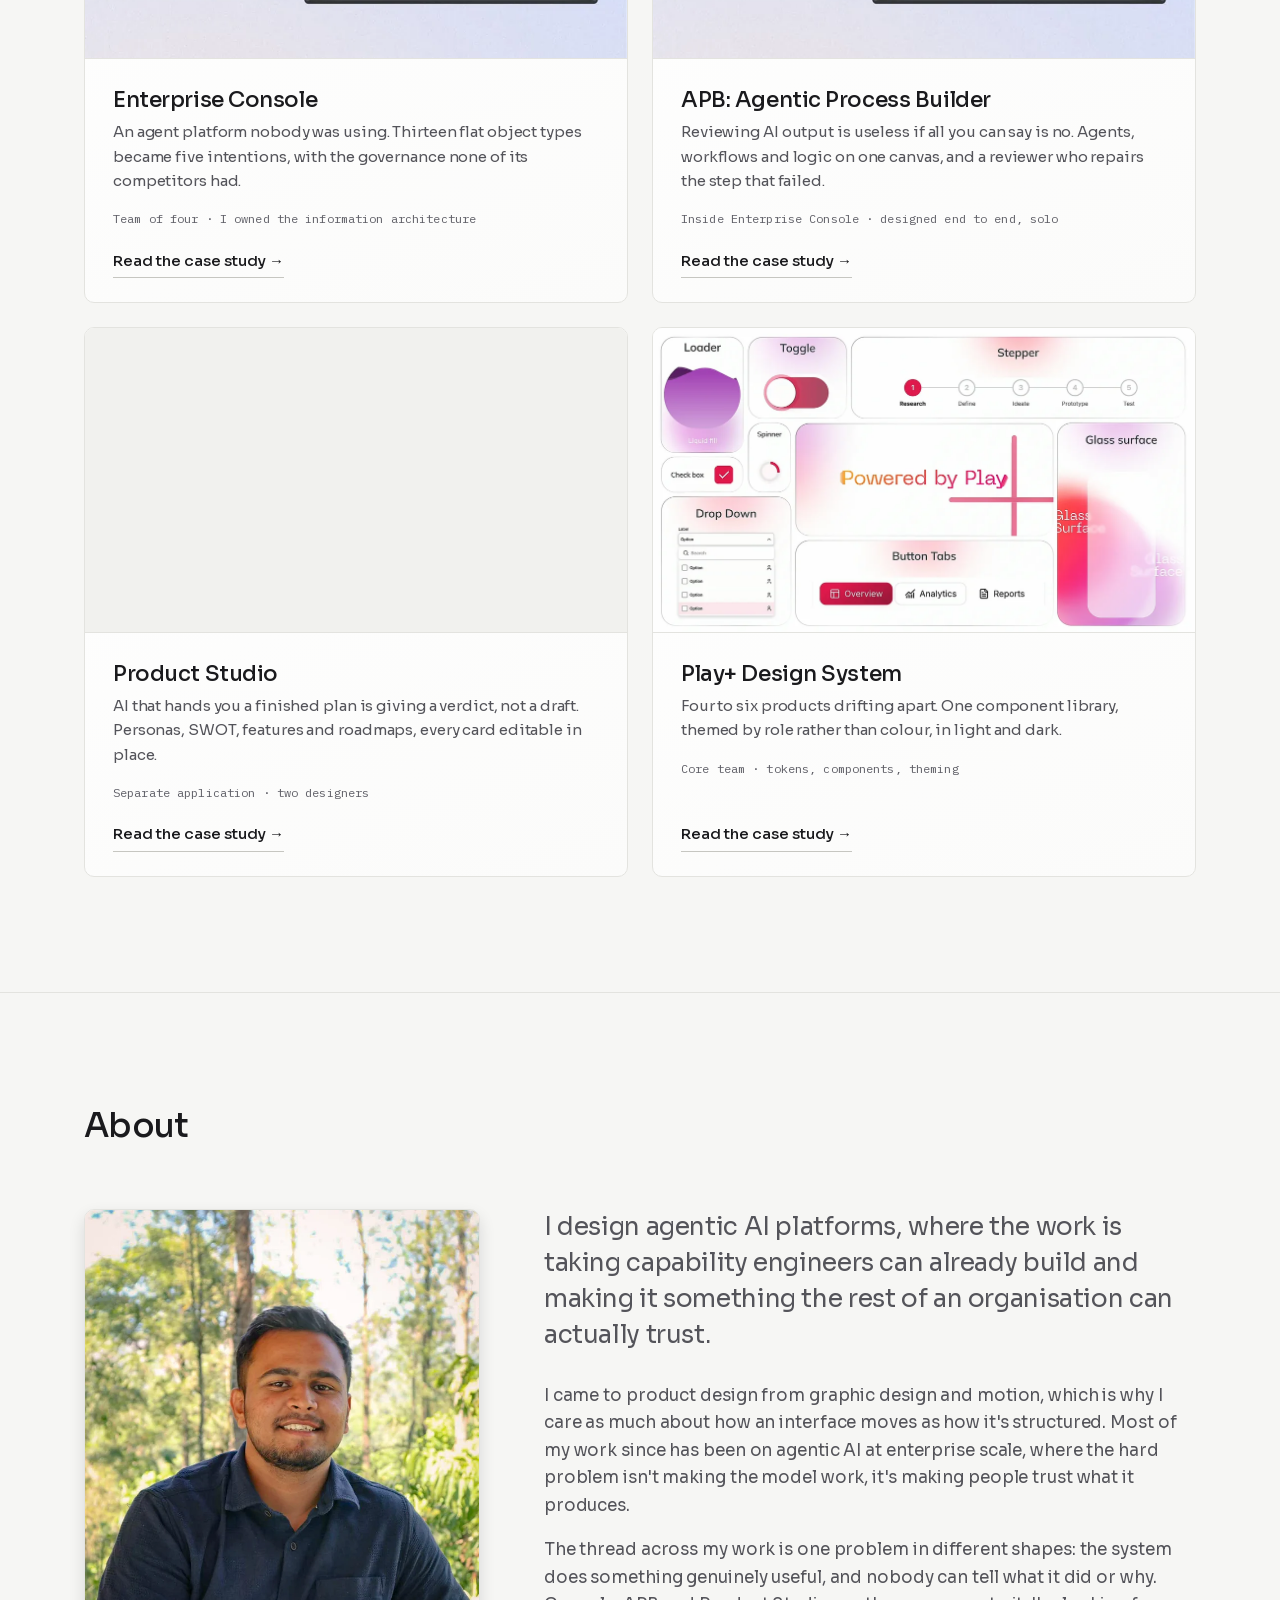
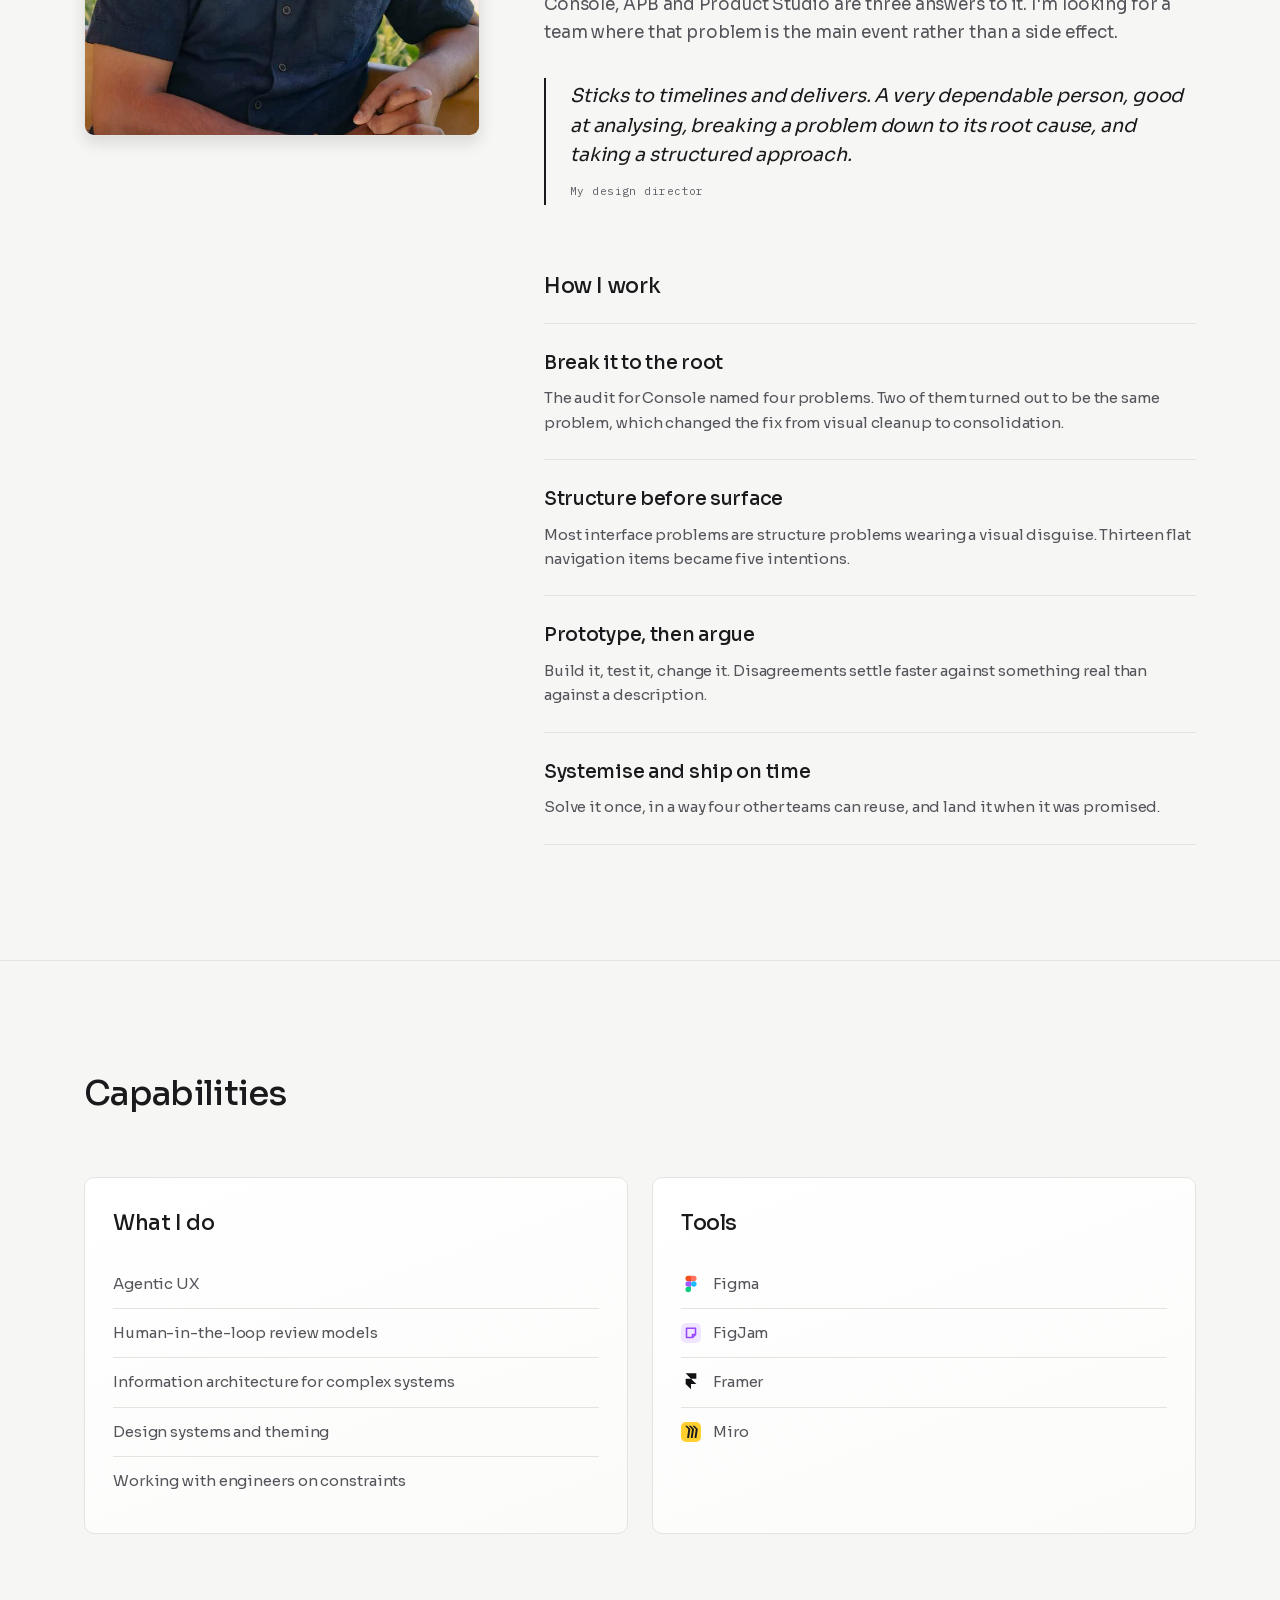
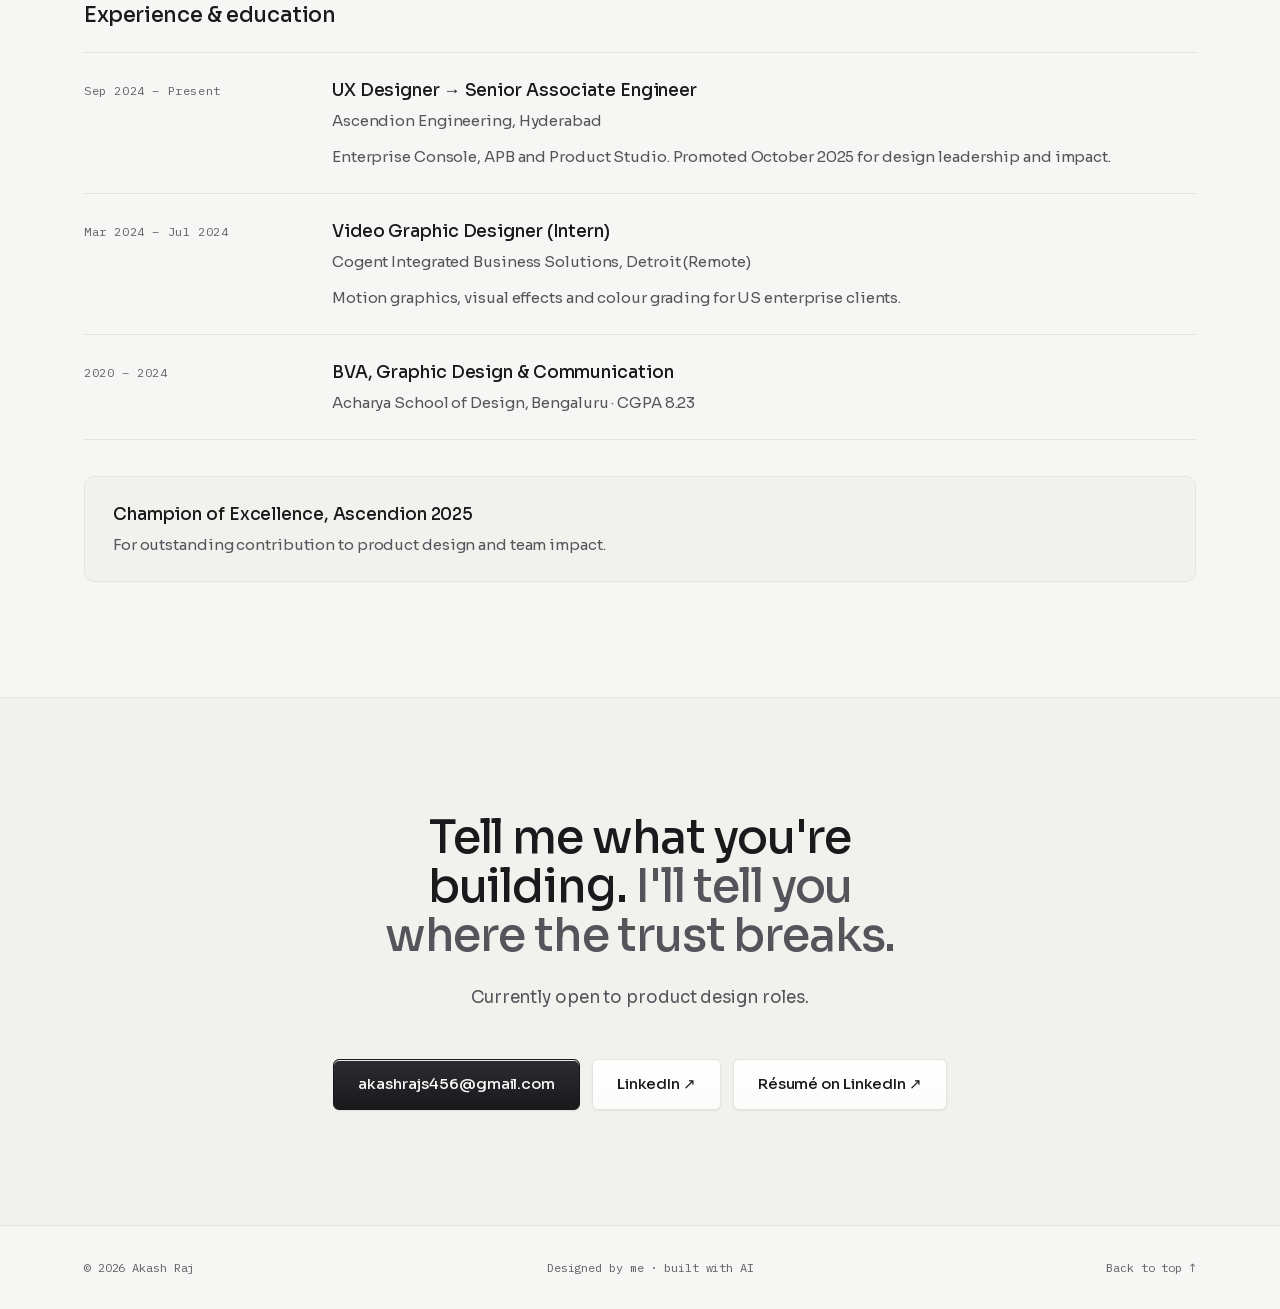
==== commit a91dc6b7: "The hero meta strip drops "Sole designer" It now reads Product Designer and Champion of Excellence. " ====
--- a/index.html
+++ b/index.html
@@ -96,7 +96,6 @@
         </div>
         <ul class="hero__meta reveal" style="--d:320ms">
           <li><b>Product Designer</b></li>
-          <li><b>Sole designer</b></li>
           <li><b>Champion of Excellence</b></li>
         </ul>
       </div>
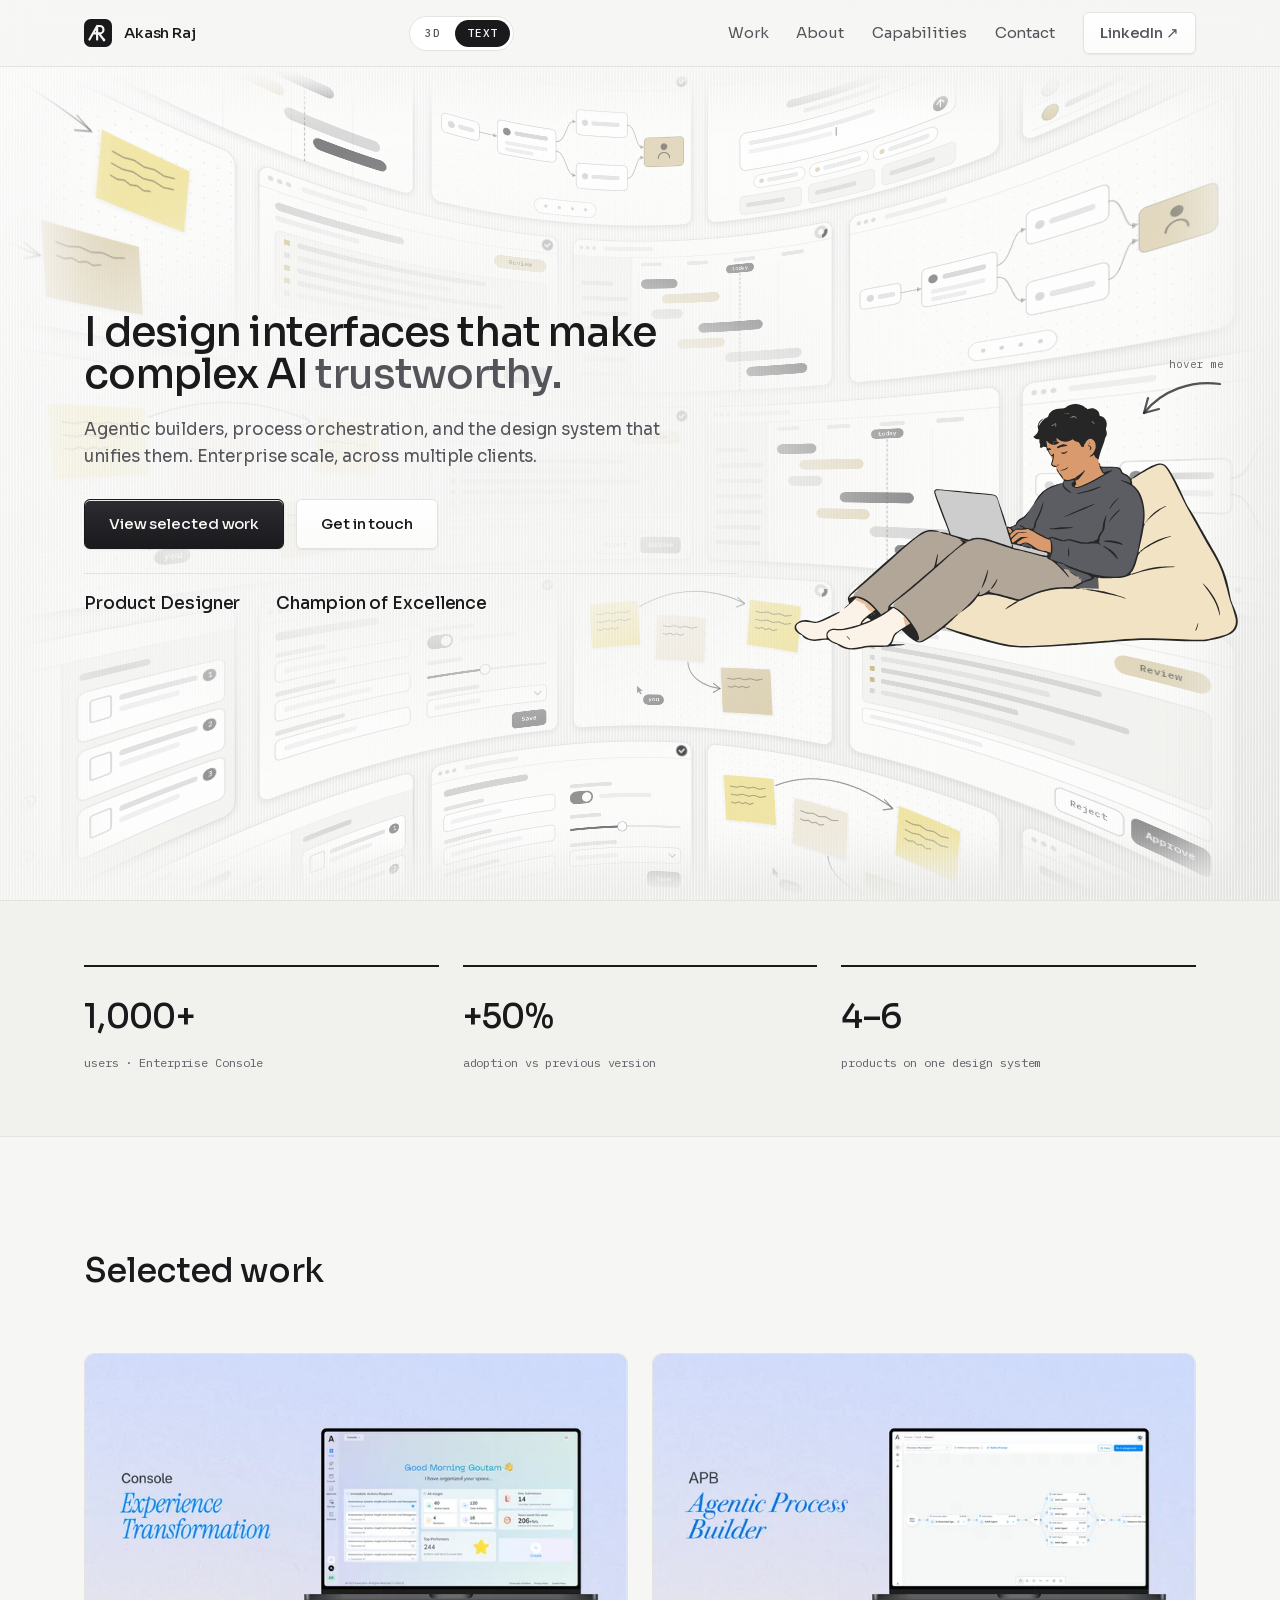
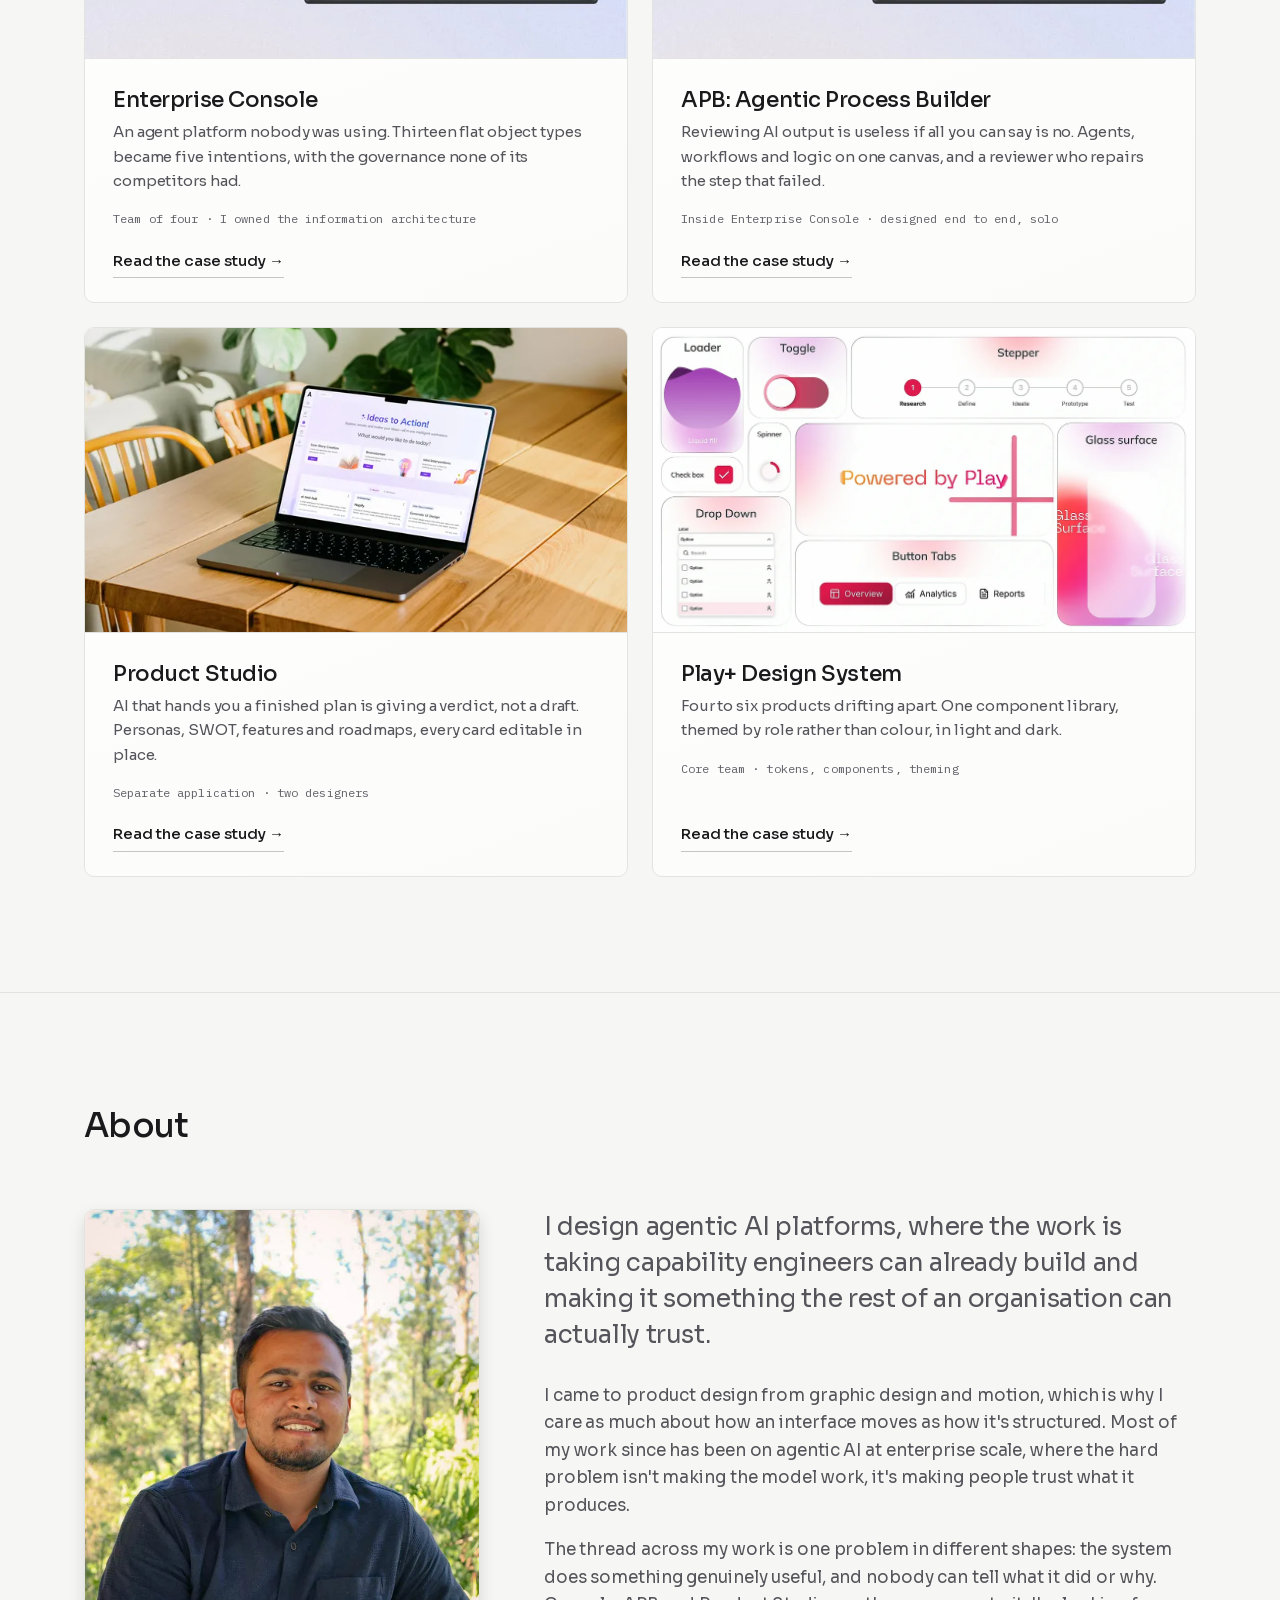
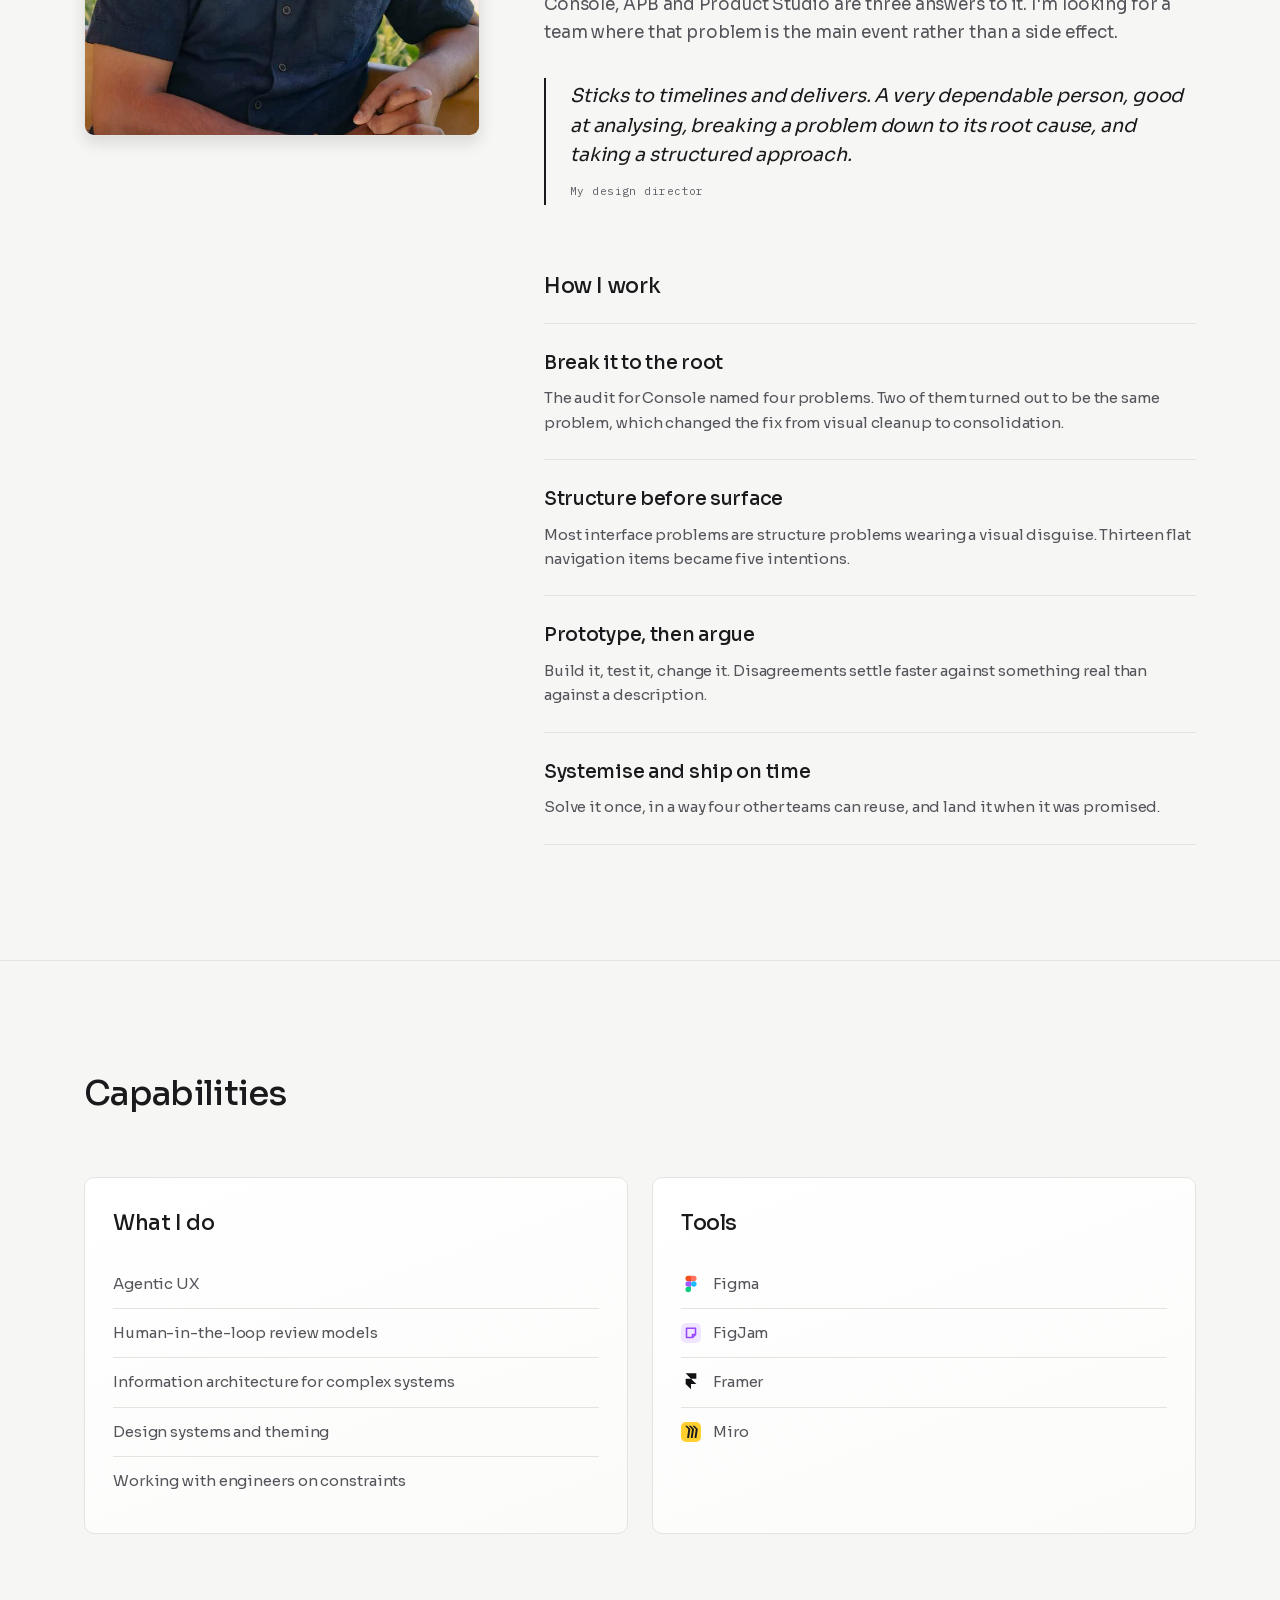
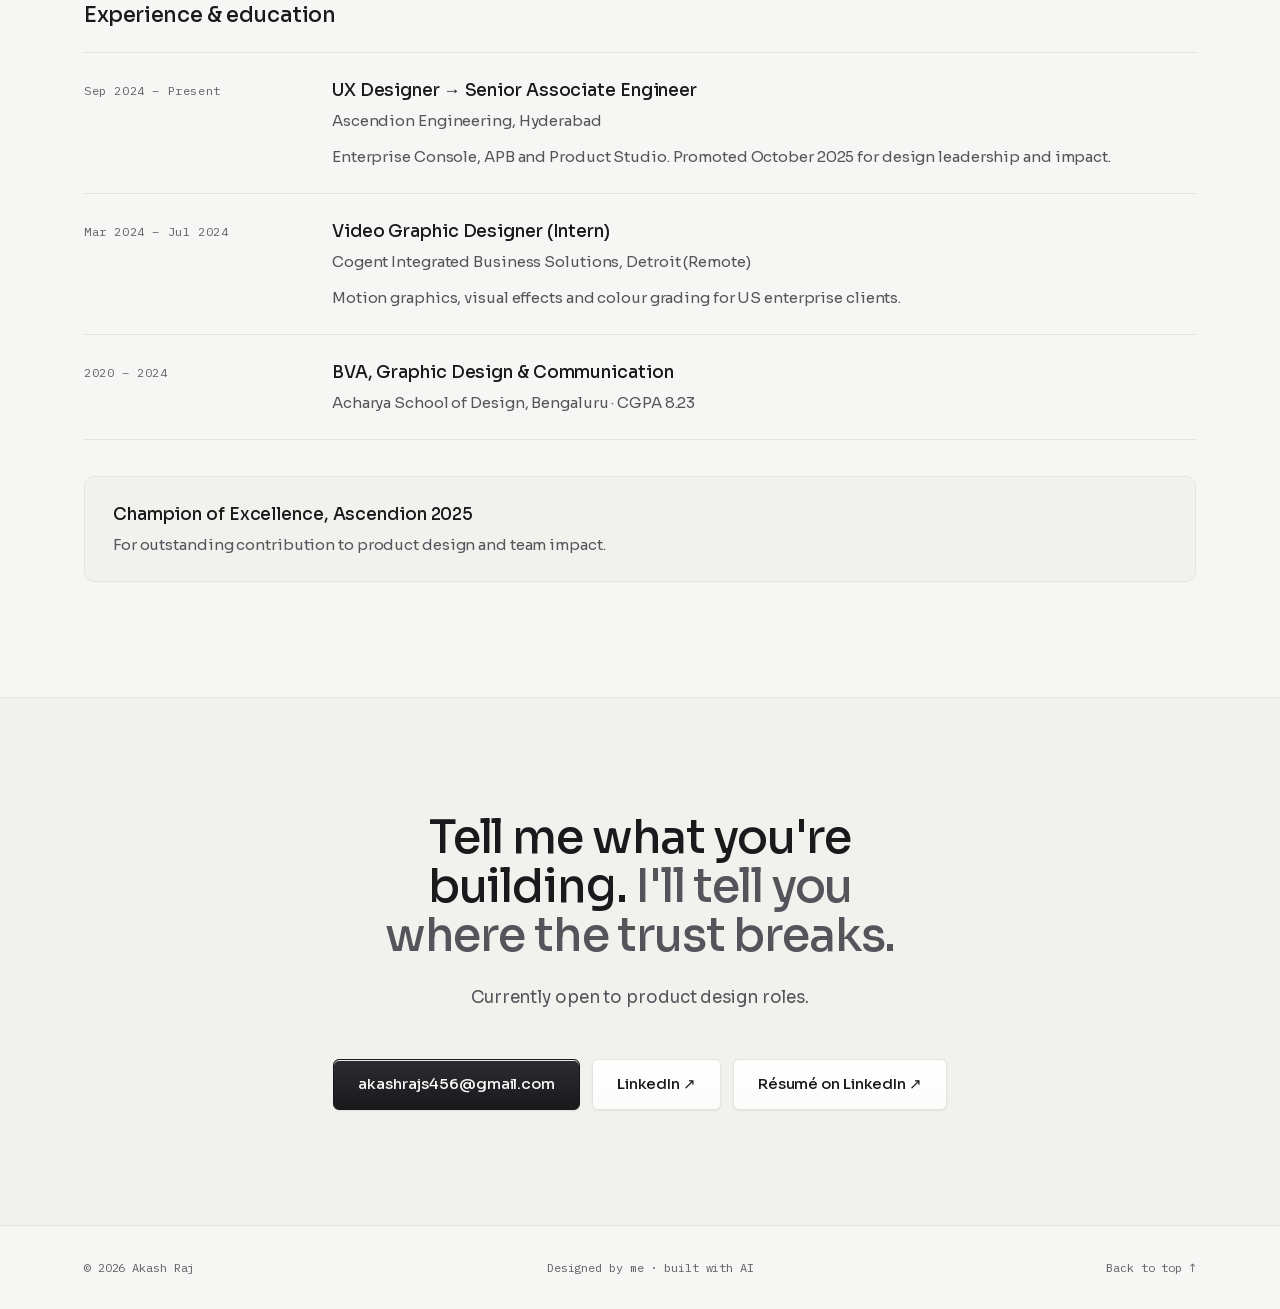
==== commit 0a82ba02: "The beanbag figure is redrawn from Akash's illustration The hero figure is now a vector trace of his" ====
--- a/index.html
+++ b/index.html
@@ -26,7 +26,7 @@
 <meta name="twitter:image" content="https://evangelakash.github.io/akash-portfolio/og-cover.png">
 <link rel="preload" href="fonts/Sora-300-latin.woff2" as="font" type="font/woff2" crossorigin>
 <link rel="preload" href="fonts/Literata-400-latin.woff2" as="font" type="font/woff2" crossorigin>
-<link rel="stylesheet" href="style.css?v=60">
+<link rel="stylesheet" href="style.css?v=62">
 <script>document.documentElement.className+=" js";</script>
 <script>
 /* keeps the heavy files (the 3D house above all) on disk between visits; this host expires them in ten minutes */
@@ -42,7 +42,7 @@
     <circle cx="17.4" cy="11.6" r="1.35" fill="var(--paper)" opacity=".7"/>
     <circle cx="8.8" cy="3" r="1" fill="var(--paper)" opacity=".55"/>
   </pattern>
-<pattern id="hs-weave" width="6" height="6" patternUnits="userSpaceOnUse"><circle cx="1.5" cy="1.5" r=".7" fill="#B8A77E"/><circle cx="4.5" cy="4.5" r=".7" fill="#B8A77E"/></pattern></defs></svg>
+</defs></svg>
 
 
 <a class="skip" href="#main">Skip to content</a>
@@ -102,177 +102,26 @@
 
       <div class="stack reveal" style="--d:400ms" aria-hidden="true" data-phase="idle">
         <div class="plane" data-px="6" data-py="5" data-s="-24">
-          <svg class="scene" viewBox="0 0 360 480" preserveAspectRatio="xMidYMid meet">
-<ellipse class="hs-rug" cx="202" cy="452" rx="160" ry="14"/>
-<ellipse class="hs-shadow" cx="206" cy="448" rx="138" ry="7"/>
-<path class="hs-bb" transform="translate(1.2 0.8)" d="M70 448C46.3 443.3 53 437.7 48 430C43 422.3 39.3 411.3 40 402C40.7 392.7 44.3 381.3 52 374C59.7 366.7 73.3 360.3 86 358C98.7 355.7 114.3 359 128 360C141.7 361 155 365.3 168 364C181 362.7 194.3 359.7 206 352C217.7 344.3 230 329.3 238 318C246 306.7 247.7 293 254 284C260.3 275 267.3 268.7 276 264C284.7 259.3 296.3 255.7 306 256C315.7 256.3 326.3 259.3 334 266C341.7 272.7 347.7 283 352 296C356.3 309 359.7 327 360 344C360.3 361 358.3 383 354 398C349.7 413 344.3 425 334 434C323.7 443 316 448 292 452C268 456 227 458.7 190 458C153 457.3 93.7 452.7 70 448Z"/>
-<path class="hs-bb-tex" transform="translate(1.2 0.8)" d="M70 448C46.3 443.3 53 437.7 48 430C43 422.3 39.3 411.3 40 402C40.7 392.7 44.3 381.3 52 374C59.7 366.7 73.3 360.3 86 358C98.7 355.7 114.3 359 128 360C141.7 361 155 365.3 168 364C181 362.7 194.3 359.7 206 352C217.7 344.3 230 329.3 238 318C246 306.7 247.7 293 254 284C260.3 275 267.3 268.7 276 264C284.7 259.3 296.3 255.7 306 256C315.7 256.3 326.3 259.3 334 266C341.7 272.7 347.7 283 352 296C356.3 309 359.7 327 360 344C360.3 361 358.3 383 354 398C349.7 413 344.3 425 334 434C323.7 443 316 448 292 452C268 456 227 458.7 190 458C153 457.3 93.7 452.7 70 448Z"/>
-<path class="hs-bb-sh" transform="translate(1.2 0.8)" d="M312 276C314 268 332.7 264.3 340 270C347.3 275.7 353 293.3 356 310C359 326.7 360 352 358 370C356 388 351 406 344 418C337 430 327.3 436 316 442C304.7 448 277.7 457.7 276 454C274.3 450.3 298 434 306 420C314 406 320.3 387 324 370C327.7 353 330 333.7 328 318C326 302.3 310 284 312 276Z"/>
-<path class="hs-bb-hi" transform="translate(1.2 0.8)" d="M262 284C263 280 275.7 271.7 284 268C292.3 264.3 309.7 260.7 312 262C314.3 263.3 303.7 271 298 276C292.3 281 284 290.7 278 292C272 293.3 261 288 262 284Z"/>
-<path class="hs-ink" d="M70.1 447.9C69.6 447.5 67 445.7 66 445C65 444.3 62.9 442.8 61.9 442.1C60.9 441.4 58.9 439.9 58 439.1C57 438.3 55.1 436.7 54.2 435.9C53.3 435 51.6 433.3 50.8 432.3C50 431.4 48.7 429.4 48 428.3C47.4 427.3 46.3 425.1 45.8 424C45.3 422.9 44.4 420.6 44 419.5C43.5 418.3 42.8 416 42.5 414.8C42.2 413.6 41.6 411.2 41.5 410C41.3 408.8 41 406.4 41 405.2C41 404 41.1 401.6 41.2 400.3C41.4 399.1 41.7 396.7 42 395.5C42.3 394.3 42.9 392 43.2 390.8C43.6 389.6 44.5 387.3 45 386.2C45.5 385.1 46.6 382.9 47.2 381.9C47.8 380.9 49.2 378.8 49.9 377.9C50.7 377 52.3 375.2 53.2 374.4C54.1 373.5 56 372 57 371.3C57.9 370.6 60 369.2 61 368.6C62.1 367.9 64.2 366.8 65.3 366.2C66.4 365.6 68.7 364.6 69.8 364.1C70.9 363.6 73.2 362.7 74.4 362.3C75.5 361.9 77.9 361.1 79.1 360.8C80.2 360.4 82.6 359.8 83.8 359.5C85 359.3 87.4 358.8 88.7 358.7C89.9 358.5 92.3 358.4 93.5 358.3C94.8 358.3 97.2 358.3 98.5 358.3C99.7 358.3 102.2 358.5 103.4 358.6C104.6 358.6 107.1 358.9 108.4 359C109.6 359.1 112.1 359.4 113.3 359.5C114.5 359.7 117 360 118.3 360.1C119.5 360.2 122 360.5 123.2 360.7C124.5 360.8 127 361 128.2 361.1C129.5 361.2 131.9 361.4 133.2 361.6C134.4 361.8 136.9 362.1 138.1 362.3C139.3 362.5 141.8 362.9 143 363.1C144.2 363.3 146.7 363.7 147.9 363.9C149.2 364.1 151.7 364.5 152.9 364.6C154.2 364.8 156.7 365 157.9 365.1C159.2 365.2 161.7 365.3 163 365.3C164.3 365.3 166.8 365.2 168.1 365.1C169.4 364.9 171.9 364.5 173.1 364.2C174.4 364 176.8 363.3 178 362.9C179.2 362.6 181.6 361.8 182.8 361.4C184 361 186.3 360.1 187.5 359.6C188.7 359.2 191 358.2 192.1 357.7C193.3 357.3 195.6 356.3 196.8 355.8C197.9 355.3 200.2 354.4 201.4 353.9C202.5 353.4 205.5 352.4 206.1 352.1C206.6 351.9 206.5 351.7 205.9 351.9C205.3 352 202.4 353.1 201.2 353.5C200.1 354 197.7 354.8 196.6 355.3C195.4 355.7 193 356.5 191.8 356.9C190.7 357.3 188.3 358.1 187.1 358.5C185.9 358.8 183.5 359.6 182.3 359.9C181.1 360.2 178.7 360.9 177.5 361.2C176.3 361.4 173.9 362 172.7 362.2C171.5 362.4 169.1 362.8 167.9 362.9C166.7 363.1 164.2 363.2 163 363.2C161.8 363.2 159.3 363.1 158.1 363C156.9 362.9 154.4 362.6 153.2 362.5C151.9 362.3 149.5 362 148.3 361.8C147 361.6 144.6 361.2 143.3 361C142.1 360.8 139.6 360.4 138.4 360.2C137.2 360 134.7 359.6 133.4 359.5C132.2 359.3 129.7 359.1 128.4 359C127.2 358.8 124.7 358.6 123.5 358.5C122.2 358.4 119.7 358.1 118.5 358C117.3 357.8 114.8 357.5 113.5 357.4C112.3 357.3 109.8 357 108.6 356.9C107.3 356.7 104.8 356.5 103.6 356.4C102.3 356.3 99.8 356.2 98.5 356.2C97.3 356.1 94.7 356.1 93.5 356.2C92.2 356.2 89.6 356.4 88.4 356.6C87.1 356.7 84.6 357.2 83.4 357.4C82.1 357.7 79.7 358.4 78.5 358.7C77.3 359.1 74.8 359.8 73.7 360.3C72.5 360.7 70.1 361.6 69 362.1C67.8 362.6 65.5 363.7 64.4 364.3C63.2 364.9 61 366.1 59.9 366.7C58.8 367.4 56.7 368.8 55.7 369.6C54.7 370.3 52.7 371.9 51.7 372.8C50.8 373.7 49 375.6 48.2 376.6C47.4 377.6 46 379.7 45.3 380.8C44.7 381.9 43.5 384.2 43 385.4C42.5 386.5 41.6 388.9 41.2 390.2C40.8 391.4 40.2 393.8 39.9 395.1C39.6 396.3 39.2 398.9 39.1 400.1C39 401.4 38.8 404 38.9 405.2C38.9 406.5 39.2 409.1 39.3 410.4C39.5 411.6 40.1 414.1 40.4 415.3C40.7 416.6 41.5 419 41.9 420.2C42.4 421.4 43.4 423.7 44 424.9C44.5 426 45.8 428.3 46.5 429.3C47.2 430.4 48.8 432.4 49.6 433.4C50.5 434.3 52.4 436 53.4 436.8C54.4 437.6 56.4 439.1 57.4 439.8C58.5 440.5 60.6 441.9 61.6 442.6C62.6 443.3 64.8 444.6 65.8 445.3C66.8 446 69.4 447.8 69.9 448.1C70.4 448.4 70.6 448.3 70.1 447.9Z"/><path class="hs-ink" d="M254.1 284.1C254.6 283.7 256.7 281.5 257.6 280.6C258.4 279.7 260.1 277.8 261 277C261.9 276.1 263.6 274.3 264.5 273.4C265.4 272.6 267.2 270.9 268.2 270.1C269.1 269.3 271 267.7 272 267C273 266.3 275.1 265 276.2 264.4C277.2 263.8 279.5 262.8 280.6 262.3C281.7 261.8 284 260.9 285.2 260.5C286.4 260.1 288.7 259.3 289.9 259C291.1 258.7 293.5 258.1 294.7 257.9C295.9 257.6 298.3 257.3 299.5 257.1C300.7 257 303.2 256.9 304.4 256.9C305.6 256.9 308 257 309.2 257.2C310.4 257.3 312.9 257.7 314 257.9C315.2 258.2 317.6 258.7 318.8 259.1C319.9 259.5 322.2 260.3 323.3 260.8C324.4 261.2 326.6 262.3 327.7 262.9C328.7 263.5 330.7 264.8 331.7 265.5C332.6 266.3 334.4 267.9 335.3 268.7C336.2 269.6 337.8 271.4 338.5 272.3C339.3 273.3 340.7 275.2 341.4 276.2C342.1 277.2 343.4 279.3 344 280.4C344.6 281.4 345.7 283.6 346.3 284.7C346.8 285.8 347.8 288.1 348.3 289.2C348.8 290.3 349.6 292.6 350.1 293.8C350.5 294.9 351.3 297.3 351.6 298.4C352 299.6 352.7 302 353 303.2C353.3 304.3 353.9 306.7 354.2 307.9C354.5 309.1 355 311.5 355.3 312.7C355.5 314 356 316.4 356.2 317.6C356.4 318.8 356.8 321.2 357 322.5C357.2 323.7 357.5 326.1 357.7 327.3C357.8 328.6 358.1 331 358.2 332.3C358.3 333.5 358.5 335.9 358.6 337.2C358.7 338.4 358.8 340.9 358.8 342.1C358.9 343.3 358.9 345.8 358.9 347C358.9 348.3 358.9 350.7 358.9 352C358.9 353.2 358.8 355.7 358.7 356.9C358.7 358.1 358.6 360.6 358.5 361.8C358.4 363.1 358.2 365.5 358.1 366.8C358 368 357.8 370.5 357.6 371.7C357.5 372.9 357.2 375.4 357.1 376.6C356.9 377.8 356.6 380.3 356.4 381.5C356.2 382.7 355.8 385.1 355.6 386.3C355.3 387.6 354.8 390 354.6 391.2C354.3 392.4 353.7 394.8 353.4 396C353.1 397.1 352.4 399.5 352 400.7C351.7 401.9 350.9 404.2 350.5 405.4C350.1 406.5 349.3 408.8 348.8 410C348.4 411.1 347.4 413.4 346.9 414.5C346.4 415.6 345.3 417.8 344.7 418.8C344.1 419.9 342.8 422 342.1 423C341.5 424 340 426 339.3 426.9C338.5 427.9 336.9 429.7 336 430.6C335.2 431.4 333.4 433.1 332.5 433.9C331.5 434.7 329.6 436.2 328.7 437C327.7 437.8 325.8 439.2 324.7 439.9C323.7 440.6 321.7 441.8 320.6 442.4C319.5 443 317.3 444 316.2 444.5C315.1 445 312.8 445.9 311.6 446.3C310.5 446.7 308.1 447.4 307 447.7C305.8 448 303.4 448.6 302.2 448.9C301 449.2 298.6 449.7 297.4 449.9C296.2 450.2 293.7 450.6 292.5 450.8C291.3 451 288.9 451.4 287.6 451.6C286.4 451.8 284 452.1 282.7 452.3C281.5 452.4 279 452.7 277.8 452.9C276.6 453 274.1 453.3 272.9 453.4C271.7 453.6 269.2 453.8 268 453.9C266.7 454 264.3 454.3 263 454.4C261.8 454.5 259.3 454.7 258.1 454.8C256.9 454.9 254.4 455.1 253.2 455.2C251.9 455.3 249.4 455.4 248.2 455.5C247 455.6 244.5 455.7 243.3 455.8C242 455.9 239.5 456 238.3 456.1C237.1 456.1 234.6 456.2 233.4 456.3C232.1 456.3 229.6 456.4 228.4 456.5C227.2 456.5 224.7 456.6 223.4 456.7C222.2 456.7 219.7 456.8 218.5 456.8C217.3 456.8 214.8 456.9 213.5 456.9C212.3 456.9 209.8 457 208.6 457C207.3 457 204.9 457 203.6 457C202.4 457 199.9 457 198.7 457C197.4 457 194.9 457 193.7 457C192.5 456.9 190 456.9 188.8 456.9C187.5 456.8 185 456.8 183.8 456.7C182.6 456.7 180.1 456.6 178.9 456.5C177.6 456.5 175.1 456.3 173.9 456.3C172.7 456.2 170.2 456.1 169 456C167.7 455.9 165.2 455.8 164 455.7C162.8 455.6 160.3 455.4 159.1 455.3C157.8 455.2 155.3 455.1 154.1 455C152.9 454.9 150.4 454.7 149.2 454.6C147.9 454.5 145.5 454.3 144.2 454.2C143 454.1 140.5 453.9 139.3 453.8C138 453.7 135.6 453.5 134.3 453.4C133.1 453.3 130.6 453.1 129.4 453C128.1 452.9 125.7 452.7 124.4 452.6C123.2 452.5 120.7 452.3 119.5 452.2C118.2 452.1 115.8 451.9 114.5 451.8C113.3 451.7 110.8 451.5 109.6 451.4C108.3 451.3 105.9 451.1 104.6 451C103.4 450.9 100.9 450.7 99.7 450.6C98.5 450.4 96 450.2 94.7 450.1C93.5 450 91 449.8 89.8 449.7C88.6 449.5 86.1 449.3 84.9 449.2C83.6 449.1 81.1 448.9 79.9 448.7C78.7 448.6 76.2 448.4 75 448.3C73.7 448.2 70.6 447.9 70 447.8C69.4 447.8 69.4 448.1 70 448.2C70.6 448.2 73.7 448.5 74.9 448.6C76.2 448.7 78.6 449 79.9 449.1C81.1 449.3 83.6 449.5 84.8 449.7C86 449.8 88.5 450.1 89.7 450.2C91 450.4 93.4 450.7 94.7 450.8C95.9 450.9 98.4 451.2 99.6 451.4C100.8 451.5 103.3 451.8 104.5 452C105.8 452.1 108.2 452.4 109.5 452.5C110.7 452.7 113.2 453 114.4 453.1C115.6 453.3 118.1 453.5 119.3 453.7C120.6 453.8 123 454.1 124.3 454.2C125.5 454.4 128 454.7 129.2 454.8C130.4 454.9 132.9 455.2 134.1 455.3C135.4 455.4 137.9 455.7 139.1 455.8C140.3 455.9 142.8 456.2 144 456.3C145.3 456.4 147.7 456.6 149 456.7C150.2 456.8 152.7 457.1 153.9 457.1C155.2 457.2 157.7 457.4 158.9 457.5C160.1 457.6 162.6 457.8 163.9 457.9C165.1 458 167.6 458.1 168.8 458.2C170.1 458.3 172.5 458.4 173.8 458.5C175 458.5 177.5 458.7 178.8 458.7C180 458.8 182.5 458.9 183.7 458.9C185 459 187.5 459 188.7 459.1C189.9 459.1 192.4 459.1 193.7 459.2C194.9 459.2 197.4 459.2 198.7 459.2C199.9 459.2 202.4 459.2 203.6 459.2C204.9 459.2 207.4 459.2 208.6 459.2C209.8 459.2 212.3 459.1 213.6 459.1C214.8 459.1 217.3 459 218.5 459C219.8 459 222.3 458.9 223.5 458.9C224.8 458.8 227.2 458.7 228.5 458.7C229.7 458.6 232.2 458.5 233.5 458.5C234.7 458.4 237.2 458.3 238.4 458.3C239.7 458.2 242.1 458.1 243.4 458C244.6 457.9 247.1 457.8 248.3 457.7C249.6 457.6 252.1 457.4 253.3 457.4C254.6 457.3 257 457.1 258.3 457C259.5 456.9 262 456.7 263.2 456.6C264.5 456.5 266.9 456.2 268.2 456.1C269.4 456 271.9 455.7 273.1 455.6C274.4 455.5 276.8 455.2 278.1 455.1C279.3 454.9 281.8 454.6 283 454.4C284.3 454.3 286.7 453.9 288 453.7C289.2 453.6 291.7 453.2 292.9 453C294.1 452.8 296.6 452.3 297.8 452.1C299 451.8 301.5 451.3 302.7 451C303.9 450.8 306.3 450.2 307.6 449.8C308.8 449.5 311.2 448.8 312.4 448.3C313.6 447.9 315.9 447 317.1 446.5C318.2 446 320.5 444.9 321.6 444.3C322.7 443.7 324.9 442.4 326 441.7C327 441 329 439.5 330 438.7C331 438 333 436.4 333.9 435.5C334.9 434.7 336.7 433 337.6 432.1C338.5 431.2 340.2 429.3 341 428.3C341.8 427.3 343.3 425.3 344 424.2C344.7 423.2 346 421 346.6 419.9C347.2 418.8 348.3 416.6 348.9 415.4C349.4 414.3 350.4 412 350.9 410.8C351.3 409.6 352.2 407.3 352.6 406.1C353 404.9 353.8 402.5 354.2 401.3C354.5 400.1 355.2 397.7 355.6 396.5C355.9 395.3 356.5 392.9 356.7 391.7C357 390.4 357.5 388 357.7 386.8C358 385.5 358.4 383.1 358.6 381.8C358.7 380.6 359.1 378.1 359.3 376.9C359.4 375.6 359.7 373.2 359.8 371.9C360 370.7 360.2 368.2 360.3 367C360.4 365.7 360.6 363.2 360.7 362C360.8 360.7 360.9 358.2 360.9 357C361 355.8 361.1 353.3 361.1 352C361.1 350.8 361.1 348.3 361.1 347C361.1 345.8 361.1 343.3 361 342C361 340.8 360.9 338.3 360.8 337C360.7 335.8 360.5 333.3 360.4 332C360.3 330.8 360 328.3 359.9 327.1C359.7 325.8 359.4 323.4 359.2 322.1C359 320.9 358.6 318.4 358.4 317.2C358.2 316 357.7 313.5 357.4 312.3C357.2 311.1 356.6 308.6 356.4 307.4C356.1 306.2 355.5 303.8 355.1 302.6C354.8 301.4 354.1 299 353.7 297.8C353.3 296.6 352.6 294.2 352.1 293C351.7 291.8 350.8 289.5 350.3 288.3C349.8 287.2 348.8 284.9 348.2 283.8C347.7 282.6 346.5 280.4 345.9 279.3C345.3 278.2 344 276 343.3 275C342.5 274 341 271.9 340.2 270.9C339.4 269.9 337.7 268 336.8 267.2C335.9 266.3 334 264.6 333 263.8C332 263 329.9 261.6 328.7 261C327.6 260.3 325.3 259.2 324.2 258.8C323 258.3 320.6 257.4 319.4 257.1C318.1 256.7 315.7 256.2 314.4 255.9C313.2 255.7 310.7 255.4 309.4 255.3C308.2 255.2 305.6 255.1 304.4 255.1C303.1 255.1 300.6 255.4 299.3 255.5C298.1 255.7 295.6 256.2 294.4 256.4C293.1 256.7 290.7 257.4 289.5 257.8C288.3 258.1 286 259 284.8 259.4C283.6 259.9 281.3 260.9 280.2 261.4C279.1 261.9 276.8 263 275.8 263.7C274.7 264.3 272.6 265.7 271.6 266.5C270.6 267.2 268.7 268.8 267.8 269.7C266.9 270.5 265.1 272.2 264.2 273.1C263.3 274 261.6 275.8 260.7 276.7C259.9 277.6 258.2 279.4 257.3 280.3C256.5 281.2 254.3 283.4 253.9 283.9C253.5 284.4 253.6 284.5 254.1 284.1Z"/>
-<path class="hs-ink" d="M262 284.1C262.6 283.8 265.4 282.5 266.5 282C267.6 281.4 269.9 280.3 271 279.8C272.1 279.3 274.3 278.3 275.5 277.8C276.6 277.3 278.9 276.3 280 275.9C281.2 275.4 283.5 274.6 284.6 274.2C285.8 273.8 288.1 273.1 289.3 272.9C290.5 272.6 292.9 272.2 294.1 272.1C295.3 272 297.8 271.8 299 271.8C300.2 271.7 302.7 271.7 303.9 271.8C305.1 271.9 307.5 272.1 308.7 272.3C310 272.5 312.3 273 313.5 273.3C314.7 273.6 317 274.3 318.1 274.8C319.2 275.3 321.4 276.4 322.4 277C323.5 277.7 325.5 279 326.5 279.7C327.5 280.4 329.5 281.9 330.5 282.6C331.5 283.4 333.4 284.9 334.3 285.7C335.3 286.5 337.2 288.1 338.1 288.9C339.1 289.7 341.4 291.7 341.9 292.1C342.4 292.5 342.5 292.4 342.1 291.9C341.6 291.5 339.3 289.5 338.3 288.7C337.4 287.8 335.6 286.1 334.7 285.3C333.8 284.5 332 282.8 331 282C330.1 281.1 328.2 279.5 327.2 278.8C326.2 278 324.2 276.5 323.1 275.9C322.1 275.2 319.8 274 318.7 273.5C317.5 273 315.1 272.3 313.9 271.9C312.7 271.6 310.2 271.1 309 270.9C307.7 270.7 305.2 270.5 304 270.4C302.7 270.3 300.2 270.3 299 270.4C297.7 270.4 295.2 270.6 294 270.7C292.7 270.9 290.2 271.2 289 271.5C287.8 271.8 285.4 272.5 284.2 272.9C283 273.3 280.7 274.3 279.6 274.8C278.4 275.3 276.2 276.4 275.1 277C274 277.5 271.8 278.7 270.7 279.3C269.6 279.9 267.5 281.1 266.4 281.7C265.3 282.3 262.5 283.6 262 283.9C261.4 284.2 261.5 284.3 262 284.1Z"/>
-<path class="hs-ink" d="M317.9 278C318.1 278.6 318.9 281.6 319.3 282.8C319.6 283.9 320.4 286.3 320.7 287.5C321.1 288.7 321.8 291 322.1 292.2C322.5 293.4 323.2 295.8 323.5 296.9C323.9 298.1 324.5 300.5 324.9 301.7C325.2 302.9 325.8 305.3 326.2 306.5C326.5 307.6 327.1 310 327.4 311.2C327.7 312.4 328.3 314.8 328.6 316C328.8 317.2 329.4 319.6 329.6 320.8C329.9 322 330.4 324.4 330.6 325.6C330.8 326.8 331.2 329.3 331.4 330.5C331.6 331.7 331.9 334.1 332.1 335.3C332.2 336.6 332.5 339 332.7 340.2C332.8 341.5 333.1 343.9 333.2 345.1C333.3 346.4 333.5 348.8 333.6 350C333.7 351.3 333.9 353.7 334 354.9C334.1 356.2 334.2 358.6 334.2 359.9C334.3 361.1 334.4 363.5 334.4 364.8C334.4 366 334.5 368.5 334.5 369.7C334.5 370.9 334.4 373.4 334.4 374.6C334.3 375.8 334.2 378.3 334.2 379.5C334.1 380.7 333.9 383.2 333.8 384.4C333.6 385.6 333.3 388.1 333.2 389.3C333 390.5 332.5 392.9 332.3 394.1C332 395.3 331.4 397.7 331.1 398.8C330.8 400 330.1 402.4 329.8 403.6C329.4 404.8 328.7 407.1 328.3 408.3C327.9 409.4 327.1 411.8 326.7 412.9C326.3 414.1 325.5 416.4 325.1 417.6C324.6 418.7 323.7 421 323.3 422.2C322.9 423.3 321.9 425.6 321.5 426.8C321 427.9 320.1 430.2 319.7 431.3C319.2 432.5 318.1 435.4 317.9 436C317.7 436.6 317.8 436.6 318.1 436C318.3 435.5 319.4 432.6 319.9 431.4C320.3 430.3 321.3 428 321.8 426.9C322.2 425.7 323.2 423.5 323.7 422.3C324.2 421.2 325.1 418.9 325.6 417.8C326.1 416.6 327 414.3 327.4 413.2C327.9 412 328.8 409.7 329.2 408.6C329.6 407.4 330.4 405.1 330.8 403.9C331.2 402.7 331.9 400.4 332.3 399.2C332.6 398 333.2 395.6 333.5 394.4C333.8 393.1 334.2 390.7 334.4 389.5C334.6 388.2 334.9 385.8 335 384.5C335.2 383.3 335.4 380.8 335.4 379.6C335.5 378.4 335.6 375.9 335.7 374.6C335.7 373.4 335.8 370.9 335.8 369.7C335.8 368.5 335.7 366 335.7 364.7C335.7 363.5 335.6 361 335.5 359.8C335.5 358.6 335.4 356.1 335.3 354.9C335.2 353.6 335 351.2 334.9 349.9C334.8 348.7 334.6 346.2 334.5 345C334.4 343.8 334.1 341.3 334 340.1C333.8 338.9 333.5 336.4 333.4 335.2C333.2 333.9 332.9 331.5 332.7 330.3C332.5 329 332.1 326.6 331.9 325.4C331.7 324.2 331.2 321.7 330.9 320.5C330.6 319.3 330 316.9 329.7 315.7C329.4 314.5 328.8 312.1 328.4 310.9C328.1 309.8 327.4 307.4 327 306.2C326.7 305 326 302.7 325.6 301.5C325.2 300.3 324.5 298 324.1 296.8C323.7 295.6 322.9 293.3 322.6 292.1C322.2 290.9 321.4 288.6 321 287.4C320.6 286.2 319.9 283.9 319.5 282.7C319.1 281.5 318.3 278.6 318.1 278C317.9 277.4 317.8 277.4 317.9 278Z"/>
-<path class="hs-ink" d="M50 398.1C50.6 397.8 53.3 396.3 54.4 395.7C55.5 395.1 57.6 393.9 58.7 393.3C59.8 392.6 61.9 391.5 63 390.9C64.1 390.3 66.3 389.2 67.4 388.6C68.5 388.1 70.7 387 71.9 386.5C73 386.1 75.2 385.1 76.4 384.7C77.5 384.3 79.9 383.5 81 383.3C82.2 383 84.6 382.6 85.8 382.4C87 382.3 89.5 382.2 90.7 382.2C91.9 382.2 94.4 382.3 95.6 382.3C96.8 382.4 99.3 382.6 100.5 382.7C101.8 382.8 104.2 383.1 105.4 383.2C106.7 383.3 109.1 383.6 110.3 383.8C111.6 383.9 114 384.2 115.2 384.3C116.5 384.5 118.9 384.7 120.2 384.9C121.4 385 123.8 385.4 125.1 385.5C126.3 385.7 129.4 386 130 386.1C130.6 386.1 130.6 386 130 385.9C129.4 385.8 126.3 385.4 125.1 385.2C123.9 385 121.5 384.6 120.2 384.3C119 384.1 116.6 383.7 115.4 383.4C114.2 383.2 111.7 382.8 110.5 382.6C109.3 382.4 106.8 382.1 105.6 381.9C104.3 381.8 101.9 381.5 100.6 381.4C99.4 381.3 96.9 381.1 95.7 381C94.4 381 91.9 380.9 90.7 380.9C89.4 380.9 86.9 381 85.7 381.1C84.4 381.3 82 381.7 80.7 382C79.5 382.3 77.1 383 75.9 383.5C74.8 383.9 72.5 384.8 71.3 385.4C70.2 385.9 68 387 66.9 387.6C65.8 388.2 63.6 389.5 62.6 390.1C61.5 390.8 59.4 392.1 58.4 392.8C57.4 393.4 55.3 394.8 54.2 395.4C53.2 396.1 50.5 397.6 50 397.9C49.4 398.2 49.5 398.4 50 398.1Z"/>
-<path class="hs-ink" d="M252 372.1C252.5 371.8 254.6 370.5 255.5 369.9C256.3 369.4 257.9 368.2 258.7 367.6C259.5 367.1 261.1 365.9 261.9 365.2C262.7 364.6 264.3 363.4 265.1 362.7C265.8 362.1 267.7 360.4 268 360.1C268.4 359.7 268.4 359.7 268 359.9C267.5 360.2 265.4 361.5 264.5 362.1C263.7 362.6 262.1 363.8 261.3 364.4C260.5 364.9 258.9 366.1 258.1 366.8C257.3 367.4 255.7 368.6 254.9 369.3C254.2 369.9 252.3 371.6 252 371.9C251.6 372.3 251.6 372.3 252 372.1Z"/>
-<path class="hs-ink" d="M256 400.1C256.4 400.3 258.9 401.5 259.8 402C260.8 402.5 262.8 403.3 263.8 403.7C264.8 404.1 266.8 404.9 267.8 405.3C268.8 405.7 270.8 406.5 271.8 406.8C272.9 407.1 275.4 407.9 276 408.1C276.5 408.2 276.5 408.2 276 407.9C275.6 407.7 273.1 406.5 272.2 406C271.2 405.5 269.2 404.7 268.2 404.3C267.2 403.9 265.2 403.1 264.2 402.7C263.2 402.3 261.2 401.5 260.2 401.2C259.1 400.9 256.6 400.1 256 399.9C255.5 399.8 255.5 399.8 256 400.1Z"/>
-<path class="hs-ink" d="M239.9 416C240.2 416.6 241.5 419.2 242.1 420.3C242.6 421.3 243.9 423.3 244.5 424.3C245.2 425.3 246.4 427.3 247.1 428.3C247.7 429.2 249.6 431.6 249.9 432C250.3 432.5 250.3 432.5 250.1 432C249.8 431.4 248.5 428.8 247.9 427.7C247.4 426.7 246.1 424.7 245.5 423.7C244.8 422.7 243.6 420.7 242.9 419.7C242.3 418.8 240.4 416.4 240.1 416C239.7 415.5 239.7 415.5 239.9 416Z"/>
-<path class="hs-ink" d="M88 420.1C88.4 420.4 90.8 422.2 91.8 422.9C92.7 423.6 94.7 424.8 95.7 425.4C96.7 426 98.7 427.3 99.8 427.9C100.8 428.5 103.4 429.8 104 430.1C104.5 430.3 104.5 430.3 104 429.9C103.6 429.6 101.2 427.8 100.2 427.1C99.3 426.4 97.3 425.2 96.3 424.6C95.3 424 93.3 422.7 92.2 422.1C91.2 421.5 88.6 420.2 88 419.9C87.5 419.7 87.5 419.7 88 420.1Z"/>
-<path class="hs-ink" d="M299.9 300C300.2 300.5 301.5 302.9 302.1 303.8C302.6 304.7 303.8 306.6 304.4 307.5C305 308.4 306.2 310.2 306.8 311.1C307.4 312 308.6 313.7 309.3 314.6C309.9 315.5 311.6 317.6 311.9 318C312.3 318.5 312.3 318.4 312.1 318C311.8 317.5 310.5 315.1 309.9 314.2C309.4 313.3 308.2 311.4 307.6 310.5C307 309.6 305.8 307.8 305.2 306.9C304.6 306 303.4 304.3 302.7 303.4C302.1 302.5 300.4 300.4 300.1 300C299.7 299.5 299.7 299.6 299.9 300Z"/>
-<circle class="hs-ink" cx="322" cy="244" r="1.1"/>
-<circle class="hs-ink" cx="338" cy="254" r="1.1"/>
-<circle class="hs-ink" cx="34" cy="378" r="1.1"/>
-<circle class="hs-ink" cx="354" cy="428" r="1.1"/>
-<path class="hs-pants-sh" transform="translate(1.2 0.8)" d="M174 338C178.7 335.7 192 337 194 346C196 355 190.3 378.3 186 392C181.7 405.7 174 421.7 168 428C162 434.3 152 435.3 150 430C148 424.7 153.3 407.7 156 396C158.7 384.3 163 369.7 166 360C169 350.3 169.3 340.3 174 338Z"/><path class="hs-ink" d="M174 338.1C174.6 338.3 177.6 338.6 178.9 338.8C180.1 338.9 182.6 339.1 183.8 339.3C184.9 339.5 187.4 340.1 188.4 340.6C189.4 341.1 191.5 342.5 192.1 343.4C192.7 344.3 193.3 346.6 193.5 347.7C193.6 348.8 193.5 351.3 193.5 352.5C193.4 353.7 193.1 356.1 193 357.3C192.8 358.5 192.5 360.9 192.3 362.1C192.1 363.3 191.7 365.8 191.4 367C191.2 368.2 190.7 370.6 190.4 371.8C190.1 373 189.6 375.4 189.3 376.5C189 377.7 188.4 380.1 188.1 381.3C187.8 382.5 187.1 384.9 186.8 386C186.4 387.2 185.7 389.6 185.4 390.7C185 391.9 184.2 394.2 183.8 395.4C183.4 396.6 182.6 398.9 182.1 400C181.7 401.1 180.8 403.4 180.3 404.6C179.8 405.7 178.8 407.9 178.3 409C177.8 410.1 176.7 412.4 176.2 413.4C175.6 414.5 174.5 416.7 173.9 417.8C173.3 418.8 172 420.9 171.4 421.9C170.7 422.9 169.3 424.9 168.6 425.8C167.8 426.7 166.1 428.5 165.2 429.2C164.3 429.9 162.2 431 161.2 431.4C160.1 431.8 157.8 432.4 156.7 432.4C155.6 432.5 153.3 432.1 152.6 431.6C151.8 431 150.8 429.1 150.6 428C150.4 427 150.7 424.6 150.8 423.4C150.9 422.3 151.3 419.9 151.6 418.7C151.8 417.5 152.3 415.1 152.6 413.9C152.9 412.7 153.5 410.3 153.8 409.1C154.1 407.9 154.7 405.5 155 404.3C155.3 403.1 155.9 400.7 156.2 399.5C156.5 398.3 157 395.9 157.3 394.7C157.6 393.5 158.2 391.1 158.5 389.9C158.8 388.7 159.4 386.4 159.7 385.2C160 384 160.7 381.6 161 380.4C161.3 379.2 162 376.9 162.4 375.7C162.7 374.5 163.4 372.1 163.7 370.9C164.1 369.7 164.7 367.4 165.1 366.2C165.4 365 166 362.6 166.4 361.4C166.7 360.3 167.4 357.9 167.7 356.7C168.1 355.5 168.8 353.2 169.2 352C169.5 350.8 170.3 348.5 170.7 347.3C171.1 346.1 172 343.8 172.4 342.7C172.8 341.5 173.9 338.6 174.1 338C174.3 337.5 174.1 337.4 173.9 338C173.6 338.5 172.5 341.4 172.1 342.5C171.6 343.7 170.6 346 170.2 347.1C169.7 348.3 168.8 350.5 168.3 351.7C167.9 352.8 167 355.1 166.5 356.3C166.1 357.5 165.3 359.8 164.9 361C164.5 362.1 163.7 364.5 163.3 365.7C162.9 366.8 162.2 369.2 161.8 370.4C161.5 371.6 160.8 373.9 160.5 375.1C160.1 376.3 159.4 378.7 159.1 379.9C158.8 381.1 158.1 383.5 157.8 384.7C157.5 385.9 156.9 388.2 156.6 389.4C156.3 390.6 155.7 393 155.4 394.2C155.1 395.4 154.5 397.9 154.3 399C154 400.2 153.4 402.6 153.1 403.8C152.8 405 152.1 407.4 151.8 408.6C151.5 409.8 151 412.2 150.7 413.4C150.4 414.6 149.9 417.1 149.6 418.3C149.4 419.5 148.9 422 148.8 423.2C148.7 424.5 148.3 427.3 148.7 428.5C149 429.7 150.4 432.4 151.4 433.2C152.4 433.9 155.4 434.4 156.7 434.4C158 434.4 160.7 433.7 161.9 433.3C163.1 432.8 165.4 431.5 166.4 430.7C167.4 430 169.2 428.1 170.1 427.1C170.9 426.2 172.3 424.1 173 423C173.7 422 175 419.8 175.6 418.7C176.2 417.7 177.4 415.5 177.9 414.3C178.5 413.2 179.6 411 180.1 409.9C180.6 408.7 181.6 406.5 182.1 405.3C182.6 404.2 183.5 401.9 184 400.7C184.4 399.6 185.3 397.2 185.7 396.1C186.1 394.9 186.9 392.5 187.2 391.3C187.6 390.2 188.3 387.8 188.7 386.6C189 385.4 189.7 383 190 381.8C190.3 380.6 190.9 378.2 191.2 377C191.5 375.8 192.1 373.4 192.3 372.2C192.6 371 193.1 368.6 193.4 367.3C193.6 366.1 194 363.7 194.2 362.4C194.4 361.2 194.8 358.8 194.9 357.5C195.1 356.3 195.3 353.8 195.3 352.5C195.3 351.2 195.3 348.6 195 347.4C194.7 346.2 193.9 343.6 193.1 342.6C192.3 341.7 189.9 340.3 188.8 339.8C187.6 339.3 185.1 338.9 183.8 338.7C182.6 338.6 180.1 338.5 178.9 338.4C177.7 338.3 174.6 337.9 174 337.9C173.4 337.8 173.4 338 174 338.1Z"/>
-<path class="hs-shoe-sh" transform="translate(1.2 0.8)" d="M124 447C124 447 122.8 442 124 440C125.2 438 127.3 436.3 131 435C134.7 433.7 141.5 433.5 146 432C150.5 430.5 154 427 158 426C162 425 166.8 425.2 170 426C173.2 426.8 175.3 428.7 177 431C178.7 433.3 179.5 437.3 180 440C180.5 442.7 180 447 180 447C180 447 124 447 124 447Z"/><path class="hs-ink" d="M124.1 447C124.1 446.4 123.4 443.2 123.7 442.1C123.9 441 125.2 438.9 126 438.2C126.9 437.4 129.1 436.4 130.2 436C131.3 435.5 133.7 435.1 134.9 434.8C136.1 434.6 138.5 434.3 139.7 434.1C141 433.9 143.5 433.5 144.7 433.2C145.9 432.8 148.3 431.9 149.4 431.4C150.5 430.8 152.6 429.4 153.6 428.8C154.7 428.3 156.8 427.2 158 426.8C159.1 426.5 161.5 426.2 162.7 426.1C163.8 426.1 166.3 426.1 167.4 426.3C168.6 426.5 170.9 427 171.9 427.5C172.9 428 174.8 429.5 175.5 430.4C176.3 431.2 177.4 433.3 177.8 434.4C178.3 435.5 178.8 437.9 179 439C179.2 440.2 179.6 442.8 179.4 443.7C179.3 444.6 178.7 446 177.9 446.3C177.2 446.6 174.5 446.2 173.3 446.2C172.1 446.2 169.6 446.2 168.4 446.2C167.2 446.2 164.7 446.2 163.5 446.2C162.2 446.2 159.8 446.2 158.5 446.2C157.3 446.2 154.8 446.2 153.6 446.2C152.4 446.2 149.9 446.2 148.7 446.2C147.4 446.2 145 446.2 143.7 446.2C142.5 446.3 140 446.3 138.8 446.4C137.6 446.4 135.1 446.6 133.9 446.6C132.6 446.7 130.2 446.8 128.9 446.8C127.7 446.8 124.6 446.9 124 446.9C123.4 446.9 123.4 447.1 124 447.1C124.6 447.1 127.7 447.2 128.9 447.2C130.2 447.2 132.6 447.3 133.9 447.4C135.1 447.4 137.6 447.6 138.8 447.6C140 447.7 142.5 447.7 143.7 447.8C145 447.8 147.4 447.8 148.7 447.8C149.9 447.8 152.4 447.8 153.6 447.8C154.8 447.8 157.3 447.8 158.5 447.8C159.8 447.8 162.2 447.8 163.5 447.8C164.7 447.8 167.2 447.8 168.4 447.8C169.6 447.8 172.1 447.8 173.3 447.8C174.6 447.8 177.6 448.2 178.6 447.7C179.6 447.2 180.7 445.1 181 443.9C181.2 442.8 180.8 440 180.6 438.8C180.3 437.5 179.7 435 179.3 433.8C178.8 432.7 177.5 430.3 176.7 429.4C175.9 428.4 173.8 426.7 172.6 426.1C171.5 425.6 168.9 425 167.7 424.8C166.4 424.6 163.8 424.5 162.6 424.6C161.3 424.6 158.7 425 157.5 425.3C156.3 425.7 154 426.9 152.9 427.5C151.8 428 149.8 429.4 148.7 430C147.6 430.5 145.4 431.4 144.2 431.7C143.1 432 140.7 432.4 139.5 432.6C138.3 432.8 135.8 433.1 134.6 433.4C133.4 433.6 130.9 434.3 129.7 434.8C128.6 435.4 126.3 436.7 125.5 437.6C124.7 438.5 123.5 440.9 123.3 442.1C123.1 443.2 123.8 446.4 123.9 447C124 447.6 124.1 447.6 124.1 447Z"/>
-<path class="hs-sole" d="M124 444.2C124.6 444.4 127.5 445.3 128.7 445.5C129.8 445.7 132.2 445.5 133.3 445.5C134.5 445.5 136.8 445.5 138 445.5C139.2 445.5 141.5 445.5 142.7 445.5C143.8 445.5 146.2 445.5 147.3 445.5C148.5 445.5 150.8 445.5 152 445.5C153.2 445.5 155.5 445.5 156.7 445.5C157.8 445.5 160.2 445.5 161.3 445.5C162.5 445.5 164.8 445.5 166 445.5C167.2 445.5 169.5 445.5 170.7 445.5C171.8 445.5 174.2 445.7 175.3 445.5C176.5 445.3 179.4 444.4 180 444.2C180.6 444 180.6 444 180 443.8C179.4 443.6 176.5 442.7 175.3 442.5C174.2 442.3 171.8 442.5 170.7 442.5C169.5 442.5 167.2 442.5 166 442.5C164.8 442.5 162.5 442.5 161.3 442.5C160.2 442.5 157.8 442.5 156.7 442.5C155.5 442.5 153.2 442.5 152 442.5C150.8 442.5 148.5 442.5 147.3 442.5C146.2 442.5 143.8 442.5 142.7 442.5C141.5 442.5 139.2 442.5 138 442.5C136.8 442.5 134.5 442.5 133.3 442.5C132.2 442.5 129.8 442.3 128.7 442.5C127.5 442.7 124.6 443.6 124 443.8C123.4 444 123.4 444 124 444.2Z"/>
-<path class="hs-pants" transform="translate(1.2 0.8)" d="M222 380C231.3 388 240 392.3 242 398C244 403.7 240 412.7 234 414C228 415.3 215.7 411 206 406C196.3 401 184.3 391.3 176 384C167.7 376.7 161 368.3 156 362C151 355.7 147 351 146 346C145 341 147.2 334.8 150 332C152.8 329.2 157 326 163 329C169 332 176.2 341.5 186 350C195.8 358.5 212.7 372 222 380Z"/><path class="hs-ink" d="M221.9 380.1C222.4 380.5 224.8 382.4 225.8 383.2C226.7 383.9 228.6 385.4 229.6 386.2C230.5 387 232.4 388.5 233.3 389.3C234.2 390.2 236 391.8 236.9 392.7C237.7 393.5 239.4 395.2 239.9 396.2C240.5 397.2 241.4 399.3 241.5 400.3C241.6 401.4 241.3 403.7 241 404.8C240.7 405.9 239.7 408 239.1 408.9C238.5 409.8 236.9 411.5 236 412.1C235.1 412.6 232.9 413.2 231.8 413.2C230.7 413.3 228.3 413 227.2 412.8C226 412.6 223.7 412 222.5 411.7C221.3 411.3 219 410.6 217.9 410.2C216.8 409.8 214.5 408.9 213.4 408.4C212.3 407.9 210.1 406.9 209 406.4C207.9 405.9 205.7 404.8 204.7 404.2C203.6 403.6 201.6 402.3 200.5 401.7C199.5 401 197.5 399.7 196.5 399C195.5 398.3 193.5 396.9 192.5 396.2C191.6 395.4 189.6 394 188.6 393.2C187.7 392.5 185.8 390.9 184.8 390.2C183.9 389.4 182 387.9 181.1 387.1C180.1 386.3 178.3 384.7 177.4 383.9C176.5 383.1 174.7 381.5 173.8 380.6C172.9 379.8 171.2 378.1 170.3 377.2C169.5 376.3 167.8 374.6 167 373.7C166.2 372.8 164.6 370.9 163.8 370C163 369.1 161.4 367.2 160.7 366.2C159.9 365.3 158.4 363.4 157.6 362.4C156.8 361.5 155.3 359.6 154.6 358.6C153.8 357.6 152.3 355.7 151.6 354.8C150.9 353.8 149.5 351.8 149 350.8C148.4 349.8 147.4 347.6 147.1 346.5C146.9 345.4 146.7 343.1 146.7 342C146.8 340.8 147.2 338.5 147.6 337.4C148 336.3 148.9 334.1 149.6 333.2C150.4 332.4 152.4 331.1 153.4 330.6C154.5 330.2 157 329.9 158.2 329.7C159.4 329.5 162.4 329.2 163 329.1C163.6 329 163.6 328.8 163 328.9C162.4 328.9 159.3 329.1 158.1 329.3C156.9 329.4 154.3 329.6 153.2 330C152 330.4 149.7 331.6 148.9 332.5C148 333.4 146.7 335.7 146.2 336.9C145.7 338 145.1 340.6 144.9 341.8C144.8 343.1 144.9 345.8 145.2 347C145.5 348.2 146.6 350.6 147.2 351.7C147.8 352.8 149.3 354.9 150 355.9C150.7 356.9 152.3 358.9 153 359.8C153.8 360.8 155.3 362.7 156.1 363.7C156.8 364.6 158.4 366.5 159.1 367.5C159.9 368.4 161.5 370.3 162.3 371.3C163.1 372.2 164.7 374.1 165.5 375C166.4 375.9 168 377.7 168.9 378.6C169.8 379.5 171.5 381.2 172.4 382.1C173.3 382.9 175.1 384.6 176.1 385.4C177 386.2 178.9 387.8 179.8 388.6C180.7 389.4 182.6 390.9 183.6 391.7C184.5 392.5 186.5 394 187.4 394.8C188.4 395.5 190.4 397 191.4 397.7C192.4 398.5 194.4 399.9 195.4 400.6C196.4 401.3 198.4 402.7 199.5 403.4C200.5 404 202.6 405.3 203.7 405.9C204.8 406.5 207 407.6 208.1 408.2C209.2 408.7 211.5 409.7 212.6 410.2C213.8 410.7 216.1 411.6 217.2 412C218.4 412.4 220.8 413.2 222 413.6C223.2 413.9 225.6 414.5 226.8 414.7C228.1 415 230.7 415.3 231.9 415.2C233.2 415.1 235.9 414.4 237 413.8C238.1 413.1 240 411.1 240.7 410C241.5 409 242.6 406.6 242.9 405.3C243.3 404.1 243.6 401.3 243.4 400.1C243.3 398.8 242.2 396.3 241.5 395.2C240.8 394.2 238.8 392.4 237.9 391.6C237 390.8 235 389.3 234 388.5C233 387.8 231 386.4 230 385.6C229 384.9 227 383.6 226 382.8C225 382.1 222.6 380.2 222.1 379.9C221.6 379.5 221.5 379.7 221.9 380.1Z"/>
-<path class="hs-pants" transform="translate(1.2 0.8)" d="M144 338C149.3 336 165.2 338.7 168 346C170.8 353.3 164.3 369.7 161 382C157.7 394.3 152.2 412.3 148 420C143.8 427.7 140.7 427.3 136 428C131.3 428.7 121.5 430.3 120 424C118.5 417.7 124.3 401 127 390C129.7 379 133.2 366.7 136 358C138.8 349.3 138.7 340 144 338Z"/><path class="hs-ink" d="M144 338.1C144.6 338.3 147.6 338.8 148.8 338.9C150.1 339.1 152.5 339.4 153.7 339.6C154.9 339.8 157.3 340.3 158.5 340.6C159.7 341 162 341.7 163 342.3C164 342.8 166 344.2 166.6 345.1C167.1 346 167.6 348.2 167.7 349.4C167.8 350.5 167.6 352.9 167.4 354C167.3 355.2 166.8 357.6 166.6 358.8C166.3 360 165.7 362.3 165.4 363.5C165.1 364.7 164.4 367.1 164 368.2C163.7 369.4 163 371.8 162.6 372.9C162.3 374.1 161.5 376.5 161.2 377.7C160.8 378.9 160.2 381.2 159.8 382.4C159.5 383.6 158.9 386 158.5 387.2C158.2 388.3 157.5 390.7 157.1 391.9C156.8 393.1 156.1 395.4 155.7 396.6C155.4 397.8 154.6 400.1 154.2 401.3C153.9 402.4 153.1 404.8 152.7 405.9C152.3 407.1 151.4 409.4 151 410.5C150.6 411.7 149.7 414 149.2 415.1C148.7 416.2 147.7 418.4 147.2 419.4C146.6 420.5 145.4 422.5 144.6 423.3C143.8 424.2 142 425.6 141 426C140 426.5 137.6 426.7 136.5 426.9C135.3 427.1 132.8 427.5 131.7 427.5C130.5 427.6 128.1 427.8 127 427.6C125.8 427.5 123.6 427 122.8 426.4C122 425.8 121 423.8 120.8 422.8C120.6 421.8 120.9 419.4 121 418.2C121.2 417 121.6 414.6 121.9 413.5C122.1 412.3 122.7 409.9 123 408.7C123.3 407.5 123.9 405.1 124.3 404C124.6 402.8 125.2 400.4 125.6 399.2C125.9 398 126.6 395.7 126.9 394.5C127.2 393.3 127.8 390.9 128.1 389.7C128.4 388.5 129 386.1 129.3 384.9C129.6 383.7 130.2 381.3 130.6 380.1C130.9 378.9 131.5 376.6 131.9 375.4C132.2 374.2 132.9 371.8 133.2 370.7C133.5 369.5 134.2 367.1 134.5 365.9C134.8 364.7 135.5 362.4 135.8 361.2C136.2 360 136.8 357.6 137.2 356.5C137.5 355.3 138.3 353 138.7 351.8C139.1 350.6 140 348.3 140.4 347.2C140.8 346 141.8 343.7 142.2 342.6C142.7 341.5 143.9 338.6 144.1 338.1C144.3 337.5 144.2 337.4 143.9 337.9C143.6 338.5 142.4 341.3 141.9 342.5C141.4 343.6 140.3 345.8 139.8 346.9C139.3 348.1 138.3 350.3 137.9 351.5C137.4 352.6 136.4 354.9 136 356.1C135.5 357.2 134.7 359.5 134.3 360.7C133.9 361.9 133.1 364.2 132.7 365.4C132.3 366.6 131.6 368.9 131.3 370.1C130.9 371.3 130.2 373.7 129.9 374.9C129.6 376 128.9 378.4 128.6 379.6C128.3 380.8 127.7 383.2 127.4 384.4C127.1 385.6 126.5 388 126.2 389.2C125.9 390.4 125.3 392.7 124.9 393.9C124.6 395.1 124 397.5 123.6 398.7C123.3 399.9 122.6 402.2 122.3 403.4C122 404.6 121.3 407 121 408.2C120.7 409.4 120.1 411.8 119.9 413C119.6 414.3 119.1 416.7 119 418C118.9 419.3 118.5 422 118.9 423.2C119.2 424.5 120.5 427.2 121.5 428C122.5 428.8 125.4 429.4 126.7 429.6C127.9 429.8 130.5 429.6 131.8 429.6C133.1 429.5 135.5 429.1 136.8 428.9C138 428.7 140.7 428.4 141.8 427.9C143 427.4 145.2 425.7 146.1 424.7C147 423.8 148.3 421.5 148.9 420.4C149.5 419.3 150.6 417 151.1 415.9C151.6 414.7 152.5 412.4 152.9 411.2C153.3 410.1 154.2 407.8 154.6 406.6C155 405.4 155.8 403.1 156.2 401.9C156.5 400.7 157.3 398.4 157.6 397.2C158 396 158.7 393.6 159.1 392.5C159.4 391.3 160.1 388.9 160.5 387.7C160.8 386.5 161.5 384.1 161.8 383C162.1 381.8 162.8 379.4 163.1 378.2C163.5 377.1 164.2 374.7 164.5 373.5C164.9 372.3 165.6 370 166 368.8C166.3 367.6 167 365.2 167.3 364C167.7 362.8 168.3 360.4 168.6 359.2C168.8 358 169.3 355.5 169.4 354.3C169.6 353 169.8 350.4 169.6 349.1C169.4 347.9 168.6 345.1 167.9 344.1C167.1 343.1 164.7 341.7 163.6 341.1C162.4 340.6 159.9 340 158.7 339.8C157.5 339.5 155 339.2 153.8 339C152.6 338.9 150.1 338.7 148.9 338.6C147.7 338.4 144.6 337.9 144 337.9C143.4 337.8 143.4 338 144 338.1Z"/>
-<path class="hs-ink" d="M153.9 352.1C154.1 352.5 155.3 354.6 155.8 355.4C156.3 356.2 157.4 357.6 158 358.4C158.5 359.1 159.6 360.7 160.3 361.4C160.9 362.1 162.6 363.7 162.9 364.1C163.3 364.4 163.3 364.4 163.1 363.9C162.9 363.5 161.7 361.4 161.2 360.6C160.7 359.8 159.6 358.4 159 357.6C158.5 356.9 157.4 355.3 156.7 354.6C156.1 353.9 154.4 352.3 154.1 351.9C153.7 351.6 153.7 351.6 153.9 352.1Z"/>
-<path class="hs-ink" d="M141.9 382C141.7 382.5 140.9 385.2 140.6 386.3C140.3 387.4 139.7 389.6 139.5 390.7C139.2 391.8 138.7 394 138.5 395.1C138.2 396.2 137.8 398.4 137.6 399.5C137.4 400.6 137 403.4 136.9 404C136.9 404.5 136.9 404.6 137.1 404C137.3 403.5 138.1 400.8 138.4 399.7C138.7 398.6 139.3 396.4 139.5 395.3C139.8 394.2 140.3 392 140.5 390.9C140.8 389.8 141.2 387.6 141.4 386.5C141.6 385.4 142 382.6 142.1 382C142.1 381.5 142.1 381.4 141.9 382Z"/>
-<path class="hs-ink" d="M121 423.1C121.5 423.3 123.9 424.4 124.8 424.8C125.8 425.2 127.8 425.8 128.8 426.1C129.8 426.4 131.8 427 132.8 427.3C133.9 427.5 136.5 428 137 428.1C137.5 428.2 137.5 428.2 137 427.9C136.5 427.7 134.1 426.6 133.2 426.2C132.2 425.8 130.2 425.2 129.2 424.9C128.2 424.6 126.2 424 125.2 423.7C124.1 423.5 121.5 423 121 422.9C120.5 422.8 120.5 422.8 121 423.1Z"/>
-<path class="hs-shoe" transform="translate(1.2 0.8)" d="M90 446C90 446 88.8 439.5 90 437C91.2 434.5 93.3 432.5 97 431C100.7 429.5 107.5 429.7 112 428C116.5 426.3 119.7 422.3 124 421C128.3 419.7 134.3 419.5 138 420C141.7 420.5 143.8 421.8 146 424C148.2 426.2 150 429.3 151 433C152 436.7 152 446 152 446C152 446 90 446 90 446Z"/><path class="hs-ink" d="M90.1 446C90.1 445.4 89.6 442.3 89.7 441.1C89.8 440 90.1 437.5 90.6 436.5C91.2 435.6 93 433.9 93.9 433.3C94.9 432.6 97.1 431.7 98.2 431.4C99.3 431 101.7 430.8 102.9 430.6C104.1 430.4 106.6 430.2 107.8 429.9C109 429.7 111.5 429.1 112.7 428.7C113.8 428.2 116 426.8 117 426.2C118.1 425.5 120 424 121 423.4C122 422.8 124.2 421.9 125.3 421.5C126.4 421.2 128.8 420.9 130 420.8C131.1 420.7 133.6 420.6 134.7 420.6C135.9 420.7 138.3 420.8 139.4 421.1C140.5 421.4 142.6 422.4 143.6 423C144.5 423.6 146.1 425.3 146.8 426.3C147.5 427.2 148.7 429.2 149.2 430.3C149.6 431.4 150.3 433.7 150.5 434.8C150.7 436 150.9 438.4 151 439.6C151 440.7 151.5 443.3 151.2 444C150.9 444.7 149.5 445 148.5 445.2C147.6 445.3 145 445.1 143.8 445.1C142.6 445.1 140.1 445.1 138.9 445.1C137.7 445.1 135.3 445.1 134 445.1C132.8 445.1 130.4 445.1 129.1 445.1C127.9 445.1 125.5 445.1 124.2 445.1C123 445.1 120.6 445.1 119.4 445.1C118.1 445.1 115.7 445.1 114.5 445.1C113.2 445.2 110.8 445.2 109.6 445.2C108.3 445.3 105.9 445.4 104.7 445.4C103.5 445.5 101 445.6 99.8 445.6C98.6 445.7 96.1 445.8 94.9 445.8C93.7 445.8 90.6 445.8 90 445.9C89.4 445.9 89.4 446.1 90 446.1C90.6 446.2 93.7 446.2 94.9 446.2C96.1 446.2 98.6 446.3 99.8 446.4C101 446.4 103.5 446.5 104.7 446.6C105.9 446.6 108.3 446.7 109.6 446.8C110.8 446.8 113.2 446.8 114.5 446.9C115.7 446.9 118.1 446.9 119.4 446.9C120.6 446.9 123 446.9 124.2 446.9C125.5 446.9 127.9 446.9 129.1 446.9C130.4 446.9 132.8 446.9 134 446.9C135.3 446.9 137.7 446.9 138.9 446.9C140.1 446.9 142.6 446.9 143.8 446.9C145.1 446.9 147.8 447.1 148.9 446.8C150 446.6 152.3 445.7 152.8 444.8C153.2 443.8 152.7 440.7 152.7 439.5C152.6 438.2 152.4 435.7 152.2 434.5C151.9 433.3 151.2 430.8 150.7 429.6C150.2 428.5 149 426.2 148.2 425.2C147.4 424.2 145.6 422.3 144.5 421.6C143.5 420.9 141.1 419.8 139.8 419.5C138.6 419.1 136.1 419 134.8 418.9C133.5 418.9 131 418.9 129.8 419.1C128.6 419.2 126 419.5 124.8 419.9C123.6 420.2 121.3 421.3 120.2 421.9C119.1 422.5 117.1 424.1 116.1 424.7C115.1 425.4 113.1 426.6 112 427.1C110.9 427.5 108.6 428 107.5 428.2C106.3 428.5 103.8 428.7 102.6 428.9C101.4 429.1 98.9 429.5 97.7 429.9C96.6 430.4 94.2 431.6 93.3 432.4C92.3 433.1 90.5 435.1 90 436.2C89.5 437.3 89.3 439.9 89.3 441.1C89.3 442.4 89.8 445.4 89.9 446C90 446.6 90.1 446.6 90.1 446Z"/>
-<path class="hs-sole" d="M90 443.3C90.6 443.5 93.6 444.6 94.8 444.8C96 445 98.3 444.8 99.5 444.8C100.7 444.8 103.1 444.8 104.3 444.8C105.5 444.8 107.9 444.8 109.1 444.8C110.3 444.8 112.7 444.8 113.8 444.8C115 444.8 117.4 444.8 118.6 444.8C119.8 444.8 122.2 444.8 123.4 444.8C124.6 444.8 127 444.8 128.2 444.8C129.3 444.8 131.7 444.8 132.9 444.8C134.1 444.8 136.5 444.8 137.7 444.8C138.9 444.8 141.3 444.8 142.5 444.8C143.7 444.8 146 445 147.2 444.8C148.4 444.6 151.4 443.5 152 443.3C152.6 443 152.6 443 152 442.7C151.4 442.5 148.4 441.4 147.2 441.2C146 441 143.7 441.2 142.5 441.2C141.3 441.2 138.9 441.2 137.7 441.2C136.5 441.2 134.1 441.2 132.9 441.2C131.7 441.2 129.3 441.2 128.2 441.2C127 441.2 124.6 441.2 123.4 441.2C122.2 441.2 119.8 441.2 118.6 441.2C117.4 441.2 115 441.2 113.8 441.2C112.7 441.2 110.3 441.2 109.1 441.2C107.9 441.2 105.5 441.2 104.3 441.2C103.1 441.2 100.7 441.2 99.5 441.2C98.3 441.2 96 441 94.8 441.2C93.6 441.4 90.6 442.5 90 442.7C89.4 443 89.4 443 90 443.3Z"/>
-<path class="hs-ink" d="M90 447.1C90.6 447.2 93.6 447.5 94.8 447.6C96 447.6 98.3 447.5 99.5 447.5C100.7 447.5 103.1 447.6 104.3 447.6C105.5 447.6 107.9 447.6 109.1 447.6C110.3 447.6 112.7 447.5 113.8 447.5C115 447.5 117.4 447.6 118.6 447.6C119.8 447.6 122.2 447.6 123.4 447.6C124.6 447.6 127 447.6 128.2 447.6C129.3 447.6 131.7 447.6 132.9 447.6C134.1 447.6 136.5 447.6 137.7 447.6C138.9 447.6 141.3 447.6 142.5 447.6C143.7 447.6 146 447.6 147.2 447.6C148.4 447.5 151.4 447.2 152 447.1C152.6 447 152.6 447 152 446.9C151.4 446.8 148.4 446.5 147.2 446.4C146 446.4 143.7 446.4 142.5 446.4C141.3 446.4 138.9 446.4 137.7 446.4C136.5 446.4 134.1 446.4 132.9 446.4C131.7 446.4 129.3 446.5 128.2 446.5C127 446.5 124.6 446.4 123.4 446.4C122.2 446.4 119.8 446.5 118.6 446.5C117.4 446.5 115 446.4 113.8 446.4C112.7 446.4 110.3 446.5 109.1 446.5C107.9 446.5 105.5 446.4 104.3 446.4C103.1 446.4 100.7 446.4 99.5 446.4C98.3 446.4 96 446.4 94.8 446.4C93.6 446.5 90.6 446.8 90 446.9C89.4 447 89.4 447 90 447.1Z"/>
-<path class="hs-ink" d="M97.1 441C97.2 440.5 97.7 437.8 98.1 436.9C98.5 436 99.6 434.3 100.3 433.7C101.1 433 103.2 432.4 104.1 431.9C105.1 431.5 107.5 430.3 108 430.1C108.5 429.8 108.5 429.8 108 429.9C107.4 430 104.8 430.6 103.7 431C102.7 431.3 100.5 432.1 99.6 432.8C98.8 433.5 97.5 435.5 97.2 436.5C96.8 437.6 96.9 440.4 96.9 441C96.9 441.5 96.9 441.5 97.1 441Z"/>
-<path class="hs-ink" d="M118 425.1C118.2 425.1 118.9 425 119.2 424.9C119.5 424.8 120 424.6 120.2 424.4C120.5 424.3 121 424.1 121.2 423.9C121.4 423.7 121.9 423.2 122 423.1C122.1 422.9 122.1 422.9 122 422.9C121.8 422.9 121.1 423 120.8 423.1C120.5 423.2 120 423.4 119.8 423.6C119.5 423.7 119 423.9 118.8 424.1C118.6 424.3 118.1 424.8 118 424.9C117.9 425.1 117.9 425.1 118 425.1Z"/>
-<path class="hs-ink" d="M124 423.1C124.2 423.1 124.9 423.2 125.1 423.2C125.4 423.2 125.9 423 126.1 423C126.4 422.9 126.9 422.8 127.1 422.7C127.4 422.6 127.9 422.2 128 422.1C128.1 422 128.1 422 128 421.9C127.8 421.9 127.1 421.8 126.9 421.8C126.6 421.8 126.1 422 125.9 422C125.6 422.1 125.1 422.2 124.9 422.3C124.6 422.4 124.1 422.8 124 422.9C123.9 423 123.9 423 124 423.1Z"/>
-<path class="hs-ink" d="M130 423.1C130.2 423.1 130.9 423.2 131.1 423.2C131.4 423.2 131.9 423 132.1 423C132.4 422.9 132.9 422.8 133.1 422.7C133.4 422.6 133.9 422.2 134 422.1C134.1 422 134.1 422 134 421.9C133.8 421.9 133.1 421.8 132.9 421.8C132.6 421.8 132.1 422 131.9 422C131.6 422.1 131.1 422.2 130.9 422.3C130.6 422.4 130.1 422.8 130 422.9C129.9 423 129.9 423 130 423.1Z"/>
-<path class="hs-ink" d="M145.9 425C146 425.3 146.4 426.5 146.6 427C146.8 427.4 147.3 428.3 147.6 428.7C147.8 429.2 148.3 430.1 148.6 430.5C148.9 430.9 149.8 431.8 149.9 432C150.1 432.2 150.1 432.2 150.1 432C150 431.7 149.6 430.5 149.4 430C149.2 429.6 148.7 428.7 148.4 428.3C148.2 427.8 147.7 426.9 147.4 426.5C147.1 426.1 146.2 425.2 146.1 425C145.9 424.8 145.9 424.8 145.9 425Z"/>
-<path class="hs-lap-lid" transform="translate(1.2 0.8)" d="M147 327C147 327 156 325 156 325C156 325 143 265 143 265C143 265 134 267 134 267C134 267 147 327 147 327Z"/><path class="hs-ink" d="M147 327.1C147.6 327 150.7 326.5 151.8 326.2C153 325.8 155.8 325.5 156.3 324.7C156.7 323.9 155.7 320.8 155.5 319.6C155.3 318.4 154.9 316 154.7 314.8C154.4 313.6 153.9 311.2 153.7 310C153.4 308.8 152.9 306.5 152.6 305.3C152.4 304.1 151.9 301.7 151.6 300.5C151.3 299.3 150.8 296.9 150.6 295.7C150.3 294.6 149.8 292.2 149.5 291C149.3 289.8 148.8 287.4 148.5 286.2C148.3 285 147.7 282.7 147.5 281.5C147.2 280.3 146.7 277.9 146.4 276.7C146.2 275.5 145.7 273.2 145.4 272C145.1 270.7 144.9 267.8 144.3 266.9C143.7 266 141.8 264.8 140.7 264.6C139.6 264.5 136.2 265.2 135.3 265.9C134.5 266.5 133.8 268.7 133.7 269.9C133.7 271 134.5 273.6 134.8 274.8C135 276.1 135.6 278.4 135.8 279.6C136.1 280.8 136.6 283.2 136.9 284.4C137.1 285.5 137.6 287.9 137.9 289.1C138.1 290.3 138.7 292.7 138.9 293.9C139.2 295.1 139.7 297.4 139.9 298.6C140.2 299.8 140.7 302.2 141 303.4C141.2 304.6 141.8 307 142 308.1C142.3 309.3 142.9 311.7 143.3 312.9C143.6 314 144.2 316.4 144.5 317.6C144.8 318.7 145.5 321.1 145.8 322.3C146.1 323.5 146.7 326.4 146.9 327C147 327.6 147.2 327.6 147.1 327C147 326.4 146.4 323.4 146.2 322.2C146 321 145.6 318.6 145.4 317.4C145.2 316.2 144.8 313.8 144.6 312.6C144.4 311.4 143.9 309 143.7 307.8C143.5 306.6 143 304.2 142.7 303C142.5 301.8 141.9 299.4 141.7 298.3C141.4 297.1 140.9 294.7 140.7 293.5C140.4 292.3 139.9 289.9 139.6 288.7C139.4 287.5 138.8 285.2 138.6 284C138.3 282.8 137.8 280.4 137.6 279.2C137.3 278 136.8 275.6 136.5 274.5C136.3 273.3 135.5 270.8 135.5 269.9C135.5 269 135.8 267.7 136.4 267.3C137 266.9 139.7 266.3 140.5 266.4C141.3 266.5 142.4 267.1 142.8 267.8C143.1 268.6 143.4 271.2 143.7 272.3C143.9 273.5 144.5 275.9 144.7 277.1C145 278.3 145.5 280.7 145.7 281.8C146 283 146.5 285.4 146.8 286.6C147 287.8 147.5 290.2 147.8 291.4C148.1 292.6 148.6 294.9 148.8 296.1C149.1 297.3 149.6 299.7 149.9 300.9C150.1 302.1 150.6 304.5 150.9 305.6C151.2 306.8 151.7 309.2 151.9 310.4C152.2 311.6 152.7 314 153 315.2C153.3 316.3 153.9 318.7 154.2 319.9C154.5 321 155.8 323.6 155.5 324.3C155.2 325 152.8 325.4 151.7 325.7C150.6 326.1 147.6 326.7 147 326.9C146.4 327.1 146.4 327.2 147 327.1Z"/>
-<g class="hs-screen-glow">
-<path class="hs-screen" d="M154.1 323C154.1 322.4 153.8 319.4 153.6 318.3C153.5 317.1 152.9 314.8 152.7 313.7C152.4 312.5 151.9 310.2 151.7 309.1C151.4 308 150.9 305.7 150.7 304.5C150.4 303.4 149.9 301.1 149.7 299.9C149.4 298.8 148.9 296.5 148.7 295.4C148.4 294.2 147.9 291.9 147.7 290.8C147.4 289.6 146.9 287.3 146.7 286.2C146.4 285 145.9 282.7 145.7 281.6C145.4 280.5 144.9 278.2 144.7 277C144.4 275.9 144 273.6 143.6 272.4C143.3 271.3 142.3 268.5 142.1 268C141.9 267.4 141.9 267.4 141.9 268C141.9 268.6 142.2 271.6 142.4 272.7C142.5 273.9 143.1 276.2 143.3 277.3C143.6 278.5 144.1 280.8 144.3 281.9C144.6 283 145.1 285.3 145.3 286.5C145.6 287.6 146.1 289.9 146.3 291.1C146.6 292.2 147.1 294.5 147.3 295.6C147.6 296.8 148.1 299.1 148.3 300.2C148.6 301.4 149.1 303.7 149.3 304.8C149.6 306 150.1 308.3 150.3 309.4C150.6 310.5 151.1 312.8 151.3 314C151.6 315.1 152 317.4 152.4 318.6C152.7 319.7 153.7 322.5 153.9 323C154.1 323.6 154.1 323.6 154.1 323Z"/>
-</g>
-<circle class="hs-logo" cx="143" cy="296" r="2"/>
-<path class="hs-lap-base" transform="translate(1.2 0.8)" d="M150 324C150 324 208 343 208 343C208 343 207 348 207 348C207 348 150 330 150 330C150 330 150 324 150 324Z"/><path class="hs-ink" d="M150 324.1C150.5 324.3 153.4 325.3 154.6 325.7C155.7 326.1 158 327 159.2 327.4C160.3 327.9 162.6 328.8 163.7 329.2C164.9 329.6 167.2 330.4 168.3 330.8C169.5 331.2 171.8 332 173 332.4C174.1 332.8 176.4 333.5 177.6 333.9C178.8 334.3 181.1 335 182.2 335.4C183.4 335.8 185.7 336.6 186.9 336.9C188 337.3 190.4 338.1 191.5 338.5C192.7 338.8 195 339.6 196.2 340C197.3 340.4 199.7 341.1 200.8 341.5C201.9 341.9 204.5 342.4 205.2 342.9C206 343.4 206.8 344.8 206.7 345.3C206.7 345.7 205.6 346.5 204.8 346.5C204 346.5 201.6 345.4 200.4 345.1C199.3 344.7 196.9 344 195.8 343.6C194.6 343.2 192.3 342.5 191.1 342.1C189.9 341.8 187.6 341 186.5 340.7C185.3 340.3 183 339.6 181.8 339.2C180.6 338.8 178.3 338.1 177.1 337.7C176 337.3 173.6 336.6 172.5 336.2C171.3 335.9 169 335.1 167.8 334.8C166.7 334.4 164.3 333.7 163.2 333.3C162 333 159.6 332.3 158.5 332C157.3 331.7 154.8 331.1 153.8 330.7C152.7 330.3 150.6 329.6 150.2 328.8C149.7 327.9 150.2 324.6 150.1 324C150.1 323.4 149.9 323.4 149.9 324C149.8 324.6 149.4 328 149.8 329C150.3 329.9 152.4 331 153.4 331.5C154.5 332.1 156.9 332.8 158.1 333.2C159.2 333.7 161.5 334.5 162.7 334.8C163.8 335.2 166.2 336 167.3 336.3C168.5 336.7 170.8 337.4 172 337.8C173.1 338.2 175.5 338.9 176.6 339.3C177.8 339.6 180.1 340.4 181.3 340.7C182.5 341.1 184.8 341.8 186 342.2C187.1 342.6 189.5 343.3 190.6 343.7C191.8 344.1 194.1 344.8 195.3 345.2C196.4 345.5 198.7 346.3 199.9 346.6C201.1 347 203.8 348.3 204.9 348.1C205.9 348 208.2 346.4 208.3 345.6C208.5 344.8 207.1 342.3 206.2 341.6C205.3 340.9 202.5 340.3 201.3 340C200.1 339.6 197.8 338.8 196.7 338.4C195.5 338.1 193.2 337.3 192 336.9C190.9 336.5 188.6 335.8 187.4 335.4C186.2 335 183.9 334.3 182.8 333.9C181.6 333.5 179.3 332.7 178.1 332.3C176.9 332 174.6 331.2 173.5 330.8C172.3 330.4 170 329.7 168.8 329.3C167.7 329 165.3 328.3 164.1 327.9C163 327.6 160.6 327 159.4 326.6C158.2 326.3 155.9 325.7 154.7 325.3C153.5 325 150.6 324 150 323.9C149.4 323.7 149.4 323.9 150 324.1Z"/>
+          <svg class="scene" viewBox="0 0 1250 1060" preserveAspectRatio="xMidYMid meet">
+<g class="hb-bag"><path class="hb-cream" d="M1000.2 533C989.9 536.6 978 542 978 543.1C978 543.5 977 544.2 975.8 544.6C974.6 544.9 973 545.9 972.2 546.6C971.5 547.4 970.2 548 969.4 548C968.6 548 968 548.3 968 548.8C968 549.2 964.5 551.3 960.3 553.5C956 555.7 952.4 557.8 952.2 558.2C952 558.7 951.2 559 950.4 559C949.6 559 949 559.4 949 559.8C949 560.2 947.4 561.2 945.5 561.9C943.6 562.6 942 563.5 942 563.9C942 564.3 940.2 565.6 938 566.9C933.5 569.4 933.3 570.5 935.4 580.4C936.2 584.1 937.3 586.8 938.4 587.4C939.4 588 942.5 590.9 945.4 593.9C948.2 596.9 951.1 599.9 951.8 600.6C952.4 601.3 953 602.3 953 602.8C953 603.4 953.3 604 953.8 604.2C955.9 605.1 966 630.8 966 635.2C966 636.2 966.4 637 966.9 637C968.1 637 969.3 656.8 969.1 672.9C969 683 969.2 686.5 970.2 687.1C971.2 687.8 971 688.8 969.3 692.2C968.1 694.6 966.6 700.1 966 704.5C965.3 708.9 963.7 717.8 962.4 724.4C961.1 730.9 960 737.5 960 738.9C960 740.3 958.6 745.5 957 750.4C953.7 760.1 953.1 767 955.4 767C957.4 767 956.3 770.6 953.6 772.8C952 774.1 950.7 777.6 948.6 786.5C947.1 793.1 944.8 800.7 943.5 803.5C942.2 806.2 940.3 810.6 939.1 813.2C938 815.9 936.6 818 936.1 818C935.5 818 935 819.8 935 822C935 825 935.4 826 936.6 826C939.1 826 937.2 827.8 934 828.5C932.3 828.9 931 829.6 931 830.1C931 830.6 929.7 831 928.1 831C926.5 831 925 831.4 924.8 831.8C924.7 832.3 920 833.7 914.5 835.1C905.4 837.2 902.2 837.5 879 837.6C853.7 837.7 839.4 838.5 837.5 840C837 840.4 833.4 841.3 829.5 842C820.9 843.5 810 846.9 808.2 848.6C807.5 849.4 804.7 850.6 801.9 851.4C799.2 852.2 794.2 854.4 790.9 856.1C784.9 859.3 784.8 859.4 785.2 863.3L785.6 867.3L765.5 866.6C725.7 865.3 700.2 870.8 650.8 891.4C643.4 894.5 637 897 636.5 897C636.1 897 632.6 898.8 628.8 901C620.4 905.8 621 905.8 621 901.5C621 898.2 620.8 898 617.7 898C615.9 898 614 897.6 613.4 897.1C612.9 896.6 607.8 895 602.1 893.6C596.3 892.1 591.1 890.5 590.6 890.1C589.1 888.9 574.9 885.2 566.5 883.9C557.2 882.3 535 881.6 535 882.8C535 884.3 530 886 523.6 886.6C517.6 887.1 513 888.6 513 890.1C513 892 497.7 908.6 490 915.1C485.9 918.5 482.4 921.7 482.2 922.1C482 922.6 481.2 923 480.4 923C479.6 923 479 923.4 479 924C479 924.5 478.6 925 478 925C474.9 925 462.1 935.2 451.7 945.9C445.3 952.5 439.7 958 439.4 958C439.1 958 436.4 960.1 433.4 962.7C428.8 966.8 428 968 428 971C428 974.9 431.1 976.5 444.4 979.7C447.7 980.4 450.9 981.4 451.4 981.9C452.4 982.6 457.4 984 464.5 985.5C466.2 985.9 468.9 986.8 470.5 987.5C474.6 989.4 526 1004 528.5 1004C529.7 1004 531 1004.4 531.6 1004.9C532.6 1005.8 550.5 1010.8 563 1013.6C567.1 1014.6 571.2 1015.7 572 1016.1C574 1017 589.2 1020 595.5 1020.7C598.3 1021 601 1021.6 601.5 1022C603.8 1023.9 634 1025.3 660.5 1024.7C694.1 1024 835.2 1014 896 1008C950.7 1002.5 994.6 1002.3 1081 1007.1C1116.3 1009 1149.6 1007.2 1157.2 1003C1158.2 1002.4 1160.1 1002 1161.4 1002C1165.8 1002 1191.4 995 1197.5 992.1C1207 987.6 1215.6 979.8 1216.7 974.7C1217 973.2 1217.6 972 1218 972C1219.6 972 1221.3 958.8 1220.6 952.2C1219.8 944.3 1217.6 935.4 1215.5 931.4C1214.7 929.8 1214 928 1214 927.3C1214 925.5 1205.9 901.6 1204.9 900.4C1204.4 899.8 1203.6 897.3 1203.1 894.9C1201.4 886.5 1191.8 849.4 1188.3 838C1182.3 818.2 1169.3 786.6 1166.1 784C1165.8 783.7 1164.2 780.9 1162.5 777.8C1160.9 774.6 1159.2 772 1158.8 772C1158.4 772 1157.8 771 1157.4 769.7C1157 768.5 1151.9 759.5 1146.1 749.7C1140.3 739.8 1133.7 728.5 1131.5 724.4C1129.3 720.4 1127 716.3 1126.3 715.3C1125.6 714.3 1122.3 708.1 1118.9 701.5C1115.5 694.9 1112.4 689.3 1112.1 689C1111.8 688.7 1109.9 685.5 1108 681.8C1106.1 678 1104.2 675 1103.8 675C1103.3 675 1103 674.5 1103 673.8C1103 672.8 1094.3 657.1 1093 656C1092.7 655.7 1090.3 650.8 1087.5 645C1081.9 633.3 1075.2 621.2 1073.3 619.2C1072.6 618.5 1072 617.2 1072 616.4C1072 615 1043.3 557 1042.1 556C1041.7 555.7 1040.8 554.2 1040 552.6C1037.1 547 1036.5 546 1035.8 546C1035.3 546 1035 545.5 1035 545C1035 544.4 1034.1 543 1033 541.8C1031.9 540.6 1031 539.1 1030.9 538.6C1030.9 537 1025.3 532.9 1021.2 531.4C1015.4 529.3 1009.2 529.8 1000.2 533ZM1022.5 809C1022.2 809.5 1021 810 1019.9 810C1018.8 810 1018.2 809.5 1018.5 809C1018.8 808.4 1020 808 1021.1 808C1022.2 808 1022.8 808.4 1022.5 809ZM1013.5 810C1013.2 810.5 1011.5 811 1009.9 811C1008.1 811 1007.1 810.6 1007.5 810C1007.8 809.4 1009.5 809 1011.1 809C1012.9 809 1013.9 809.4 1013.5 810ZM1005.5 811C1005.2 811.5 1004 812 1002.9 812C1001.8 812 1001.2 811.5 1001.5 811C1001.8 810.4 1003 810 1004.1 810C1005.2 810 1005.8 810.4 1005.5 811ZM999.5 812C999.2 812.5 998 813 996.9 813C995.8 813 995.2 812.5 995.5 812C995.8 811.4 997 811 998.1 811C999.2 811 999.8 811.4 999.5 812ZM993.5 813C993.2 813.5 992.2 814 991.4 814C990.6 814 990.2 813.5 990.5 813C990.8 812.4 991.8 812 992.6 812C993.4 812 993.8 812.4 993.5 813ZM987.5 814C987.2 814.5 986.4 815 985.9 815C985.3 815 985.2 814.5 985.5 814C985.8 813.4 986.6 813 987.1 813C987.7 813 987.8 813.4 987.5 814ZM981 815.8C981 816.6 966.8 820.1 966.1 819.4C965.2 818.6 967.1 817.8 972.7 816.5C980.1 814.9 981 814.8 981 815.8ZM851.3 874.1C854.4 874.8 857 875.7 857 876.2C857 876.8 856.2 876.9 855.3 876.5C854.3 876.2 850.5 875.6 846.8 875.3C843 875 840 874.3 840 873.9C840 872.7 844.6 872.8 851.3 874.1ZM885.5 883.2C886.9 883.8 886.1 883.9 883 883.5C880.5 883.2 878.1 882.4 877.5 881.8C876.4 880.7 882 881.6 885.5 883.2ZM1160 893.1C1160 893.6 1159.6 894 1159 894C1158.5 894 1158 893.3 1158 892.4C1158 891.6 1158.5 891.2 1159 891.5C1159.6 891.8 1160 892.5 1160 893.1ZM1171.5 918.9C1171.8 919.4 1171.6 920.1 1171 920.5C1170.5 920.8 1170 920.4 1170 919.6C1170 917.8 1170.6 917.5 1171.5 918.9ZM207.7 902.7C207.3 903 207 904.8 207 906.7C207 909.9 207.1 910 211 910L215 910L215 906C215 902.1 214.9 902 211.7 902C209.8 902 208 902.3 207.7 902.7ZM217 923.8C217 925.4 217.7 928.7 218.6 931.3C220.5 936.8 223.9 937.6 229.1 933.9C234 930.5 233.2 926.1 227.1 923.2C220.2 920 217 920.2 217 923.8Z"/><path class="hb-ink" d="M1006.4 527.5C994.2 530.1 977.4 538.9 950.3 556.8C943.1 561.6 937.1 566.1 937.1 566.7C937 568.7 938 568.3 945.5 563.9C1000.6 531.5 1011.4 527 1021.8 532.4C1029.1 536.1 1039.2 552.9 1060.4 596C1075.8 627.2 1090.2 654.6 1104.1 679C1109.9 689.2 1118.2 704 1122.5 712C1130.4 726.6 1134.2 733.2 1155.5 769.5C1176.5 805.3 1182.9 821.3 1194.4 866.6C1200.1 889.1 1204.3 904 1205.9 907.5C1208.8 913.6 1218 944.6 1218.8 950.7C1221.4 969.5 1212.1 984.2 1192.8 992.3C1188.5 994.1 1162.4 1000.8 1146.5 1004.2C1132.7 1007.1 1104.2 1007.3 1056 1004.7C985.9 1001 948.9 1001.5 897 1006.5C861.3 1010 833 1012.2 752.5 1018C618.7 1027.6 615.5 1027.4 523.6 1001.4C467.7 985.5 439.7 977.1 430.8 973.5C429.7 973.1 429 973.2 429 973.9C429 980.9 563.4 1020.4 604.5 1025.4C630.5 1028.6 668.5 1028.3 726 1024.5C784.5 1020.6 797 1019.7 832.5 1016.9C853.4 1015.3 881.1 1012.9 894.1 1011.5C939.5 1006.8 995.7 1005.9 1047.5 1009C1082.4 1011.1 1126.6 1011.4 1140 1009.6C1172.6 1005.2 1202.2 995.3 1212.9 985C1228.1 970.4 1228.3 951.4 1213.6 917.7C1206.2 900.7 1205.4 898.2 1203 883.5C1195.3 835.7 1184 806.5 1153.2 754.4C1146.1 742.2 1135.1 723.1 1128.9 711.9C1114.5 685.8 1104.4 668.3 1095.7 654.5C1085.5 638.4 1085.8 639.1 1076.5 618.5C1051.3 563.2 1034.3 534.4 1024 529.4C1017.9 526.4 1013.6 525.9 1006.4 527.5ZM1021.9 645C1005.3 651.7 989.9 664.3 976.7 682C974.1 685.4 972.2 688.5 972.5 688.8C972.8 689.1 973.8 688.3 974.6 686.9C981.7 676.2 1017 647.8 1028.3 643.7C1029 643.5 1029.3 643 1029 642.8C1028.7 642.5 1025.5 643.5 1021.9 645ZM1030 727.1C1015.9 730.8 999.5 737.7 985.6 746.1C973.2 753.4 959 764.4 959 766.5C959 768.6 960.4 768.4 962.6 765.9C971 756.5 1011.7 735.3 1036 727.5C1041.1 725.9 1044.7 723.9 1042.5 724C1041.9 724.1 1036.3 725.4 1030 727.1ZM1005 808.5C986.8 811.2 971.6 815 955.5 820.9C951.1 822.6 945.4 824.2 942.9 824.5C938.7 825 933.8 828.2 935.2 829.5C935.4 829.8 938.8 828.9 942.7 827.5C968.4 818.6 1009 811.1 1041.8 809.4C1049 809 1054.7 808.3 1054.4 807.9C1053.6 806.6 1014.7 807 1005 808.5ZM832.7 836.6C831.8 837.5 831.8 842 832.7 842C835.7 842 845.9 839.6 845.5 839C845.3 838.6 843.3 838 841.3 837.6C839.2 837.3 836.6 836.7 835.5 836.4C834.4 836.1 833.1 836.2 832.7 836.6ZM1128 852.3C1128 852.6 1131.5 857.3 1135.7 862.7C1147.4 877.6 1158.2 894.7 1163.8 907.2C1168.7 918 1174 934.1 1174 938.1C1174 939.1 1174.5 940.2 1175.1 940.6C1176.9 941.6 1175.2 929.1 1172.4 919C1167.9 903.4 1157.7 885 1145 869.5C1138.9 862.2 1128 851.1 1128 852.3ZM784.3 865.6C781 867.1 783.7 868 791.2 868C796.3 868 799 867.6 798.5 867.1C797.3 866 786.1 864.8 784.3 865.6ZM800.5 867.9C801.1 868.5 803.1 869.3 805 869.6C807.4 870.1 808.2 869.9 807.5 869.2C807 868.7 804.9 867.9 803 867.5C800.5 867 799.8 867.1 800.5 867.9ZM809.2 869.6C809.6 869.9 818.9 871.7 830.1 873.6C856.8 878.1 906 889.6 917.6 894C918.9 894.5 920 894.6 920 894.2C920 892.5 876.4 878.8 857.4 874.6C838.3 870.4 806.7 867.1 809.2 869.6ZM613.1 907C603.3 912.9 589.7 923 590.4 923.8C590.7 924 595.8 921.4 601.7 917.8C607.7 914.2 616 909.4 620.3 907.1C629 902.3 629.3 902 624.7 902C622.4 902 618.6 903.6 613.1 907ZM226 936.5C226 940.7 228.5 941.2 233.1 937.9C237.6 934.7 236.9 933 231 933L226 933L226 936.5ZM1115.7 962C1115.3 962.8 1114.2 966 1113.2 969C1112.2 972 1110.5 976.2 1109.6 978.4C1107.5 983 1109.5 983 1112.2 978.4C1114.3 974.9 1117.3 963.4 1116.7 961.7C1116.4 960.9 1116.1 961 1115.7 962Z"/></g>
 <g class="hs-lean"><g class="hs-breathe">
-<g class="hs-hand-far">
-<path class="hs-skin-sh" transform="translate(1.2 0.8)" d="M188 328C186 326.3 181.3 325.3 178 325C174.7 324.7 170.5 325.2 168 326C165.5 326.8 163 328.7 163 330C163 331.3 165 333 168 334C171 335 177.3 335.8 181 336C184.7 336.2 188.8 336.3 190 335C191.2 333.7 190 329.7 188 328Z"/><path class="hs-ink" d="M188 327.9C187.5 327.6 184.7 326.4 183.5 326C182.3 325.5 180 324.6 178.7 324.3C177.5 324.1 174.9 324.1 173.7 324.2C172.4 324.3 169.9 324.6 168.7 325C167.4 325.4 164.5 326.5 163.9 327.4C163.3 328.3 162.9 331.4 163.5 332.3C164 333.2 167 334.4 168.2 334.8C169.4 335.3 171.9 335.7 173.1 335.9C174.3 336.1 176.8 336.4 178 336.5C179.3 336.6 181.7 336.8 183 336.8C184.3 336.8 187.3 337.1 188.2 336.6C189.2 336 190.4 333.6 190.4 332.5C190.4 331.4 188.4 328.5 188.1 328C187.8 327.4 187.7 327.5 187.9 328C188.1 328.6 189.6 331.6 189.6 332.5C189.5 333.4 188.4 334.9 187.6 335.2C186.8 335.6 184.2 335.4 183 335.3C181.8 335.3 179.4 335.2 178.2 335C177 334.9 174.5 334.6 173.4 334.4C172.2 334.2 169.8 333.8 168.7 333.4C167.6 333.1 165.2 332.1 164.7 331.5C164.3 330.9 164.5 329 165.1 328.3C165.6 327.7 168 326.8 169.1 326.5C170.2 326.1 172.6 325.8 173.8 325.7C175 325.6 177.3 325.7 178.5 325.8C179.7 325.9 182.1 326.5 183.3 326.7C184.4 327 187.4 328 188 328.1C188.6 328.2 188.6 328.2 188 327.9Z"/>
-<path class="hs-ink" d="M168.9 327C168.8 327.1 168.3 327.6 168.1 327.8C168 328 167.7 328.5 167.6 328.8C167.5 329 167.2 329.5 167.1 329.8C167 330.1 167 330.8 166.9 331C166.9 331.1 166.9 331.1 167.1 331C167.2 330.9 167.7 330.4 167.9 330.2C168 330 168.3 329.5 168.4 329.2C168.5 329 168.8 328.5 168.9 328.2C169 327.9 169 327.2 169.1 327C169.1 326.9 169.1 326.9 168.9 327Z"/>
-<path class="hs-ink" d="M173.9 326C173.8 326.1 173.3 326.8 173.1 327.1C172.9 327.4 172.7 328 172.6 328.3C172.5 328.6 172.2 329.3 172.1 329.6C172 329.9 171.9 330.8 171.9 331C171.9 331.2 171.9 331.2 172.1 331C172.2 330.9 172.7 330.2 172.9 329.9C173.1 329.6 173.3 329 173.4 328.7C173.5 328.4 173.8 327.7 173.9 327.4C174 327.1 174.1 326.2 174.1 326C174.1 325.8 174.1 325.8 173.9 326Z"/>
-</g>
-<path class="hs-hood" transform="translate(1.2 0.8)" d="M222 296C228 291.3 236.7 287 244 286C251.3 285 260 284.7 266 290C272 295.3 277.8 307.3 280 318C282.2 328.7 281 342.7 279 354C277 365.3 273.5 377.7 268 386C262.5 394.3 254 402 246 404C238 406 226.8 403 220 398C213.2 393 208 383.3 205 374C202 364.7 201.5 352 202 342C202.5 332 204.7 321.7 208 314C211.3 306.3 216 300.7 222 296Z"/><path class="hs-ink" d="M222.1 296.1C222.6 295.9 225.3 294.4 226.4 293.8C227.5 293.3 229.7 292.1 230.8 291.6C231.9 291 234.2 290 235.3 289.5C236.4 289.1 238.7 288.2 239.9 287.8C241 287.5 243.4 287 244.6 286.8C245.8 286.6 248.2 286.4 249.4 286.4C250.6 286.3 253 286.3 254.2 286.4C255.4 286.5 257.8 286.9 258.9 287.2C260 287.6 262.2 288.5 263.2 289.1C264.2 289.7 266 291.2 266.8 292.1C267.6 292.9 269.1 294.9 269.8 295.8C270.5 296.8 271.7 298.9 272.3 300C272.9 301 274 303.2 274.5 304.3C275 305.4 276 307.7 276.4 308.8C276.8 310 277.6 312.3 277.9 313.4C278.3 314.6 278.9 317 279.1 318.2C279.3 319.4 279.7 321.8 279.8 323C280 324.2 280.1 326.6 280.2 327.8C280.2 329.1 280.2 331.5 280.2 332.7C280.2 334 280.1 336.4 280 337.6C280 338.9 279.8 341.3 279.7 342.5C279.5 343.7 279.3 346.2 279.1 347.4C278.9 348.6 278.6 351.1 278.4 352.3C278.2 353.5 277.7 355.9 277.5 357.1C277.2 358.3 276.7 360.7 276.4 361.9C276.2 363.1 275.5 365.5 275.2 366.6C274.9 367.8 274.2 370.2 273.8 371.3C273.4 372.5 272.6 374.8 272.1 375.9C271.6 377 270.7 379.3 270.1 380.4C269.6 381.5 268.4 383.6 267.8 384.6C267.1 385.6 265.7 387.6 264.9 388.5C264.2 389.4 262.5 391.1 261.6 392C260.7 392.8 258.8 394.4 257.9 395.2C256.9 395.9 255 397.4 254 398.2C253 398.9 251 400.3 250 401C248.9 401.7 246.4 403.5 245.9 403.9C245.4 404.3 245.5 404.4 246.1 404.1C246.6 403.8 249.1 402 250.2 401.3C251.2 400.7 253.3 399.4 254.4 398.8C255.4 398.1 257.5 396.8 258.6 396C259.6 395.3 261.6 393.9 262.6 393.1C263.5 392.3 265.4 390.6 266.3 389.6C267.1 388.7 268.7 386.7 269.3 385.6C270 384.5 271.2 382.3 271.8 381.2C272.3 380.1 273.3 377.8 273.8 376.6C274.3 375.4 275.1 373.1 275.5 371.9C275.9 370.7 276.6 368.3 277 367.1C277.3 365.9 277.9 363.5 278.2 362.3C278.5 361.1 279 358.7 279.3 357.5C279.5 356.2 280 353.8 280.2 352.6C280.4 351.3 280.7 348.9 280.9 347.6C281.1 346.4 281.4 343.9 281.5 342.7C281.6 341.5 281.8 339 281.9 337.7C282 336.5 282.1 334 282.1 332.8C282.1 331.5 282.1 329 282 327.8C282 326.5 281.8 324 281.7 322.8C281.5 321.5 281.1 319 280.9 317.8C280.7 316.6 280 314.1 279.7 312.9C279.3 311.7 278.5 309.4 278.1 308.2C277.7 307 276.7 304.7 276.2 303.6C275.7 302.4 274.6 300.2 273.9 299.1C273.3 298 272 295.8 271.3 294.8C270.6 293.8 269 291.7 268.1 290.8C267.2 289.9 265.3 288.2 264.2 287.5C263.1 286.8 260.6 285.8 259.4 285.5C258.2 285.1 255.6 284.7 254.4 284.6C253.1 284.5 250.6 284.5 249.3 284.6C248.1 284.6 245.5 284.8 244.3 285.1C243 285.3 240.6 286 239.4 286.4C238.2 286.9 236 288 234.9 288.5C233.7 289.1 231.6 290.3 230.5 290.9C229.4 291.6 227.3 292.9 226.3 293.5C225.2 294.1 222.5 295.6 221.9 295.9C221.4 296.2 221.5 296.4 222.1 296.1Z"/><path class="hs-ink" d="M220.1 397.9C219.8 397.4 218.1 394.9 217.4 393.9C216.7 392.8 215.4 390.8 214.7 389.8C214.1 388.7 212.8 386.7 212.1 385.6C211.5 384.6 210.2 382.6 209.6 381.5C209 380.5 207.9 378.4 207.4 377.3C206.9 376.2 206 374 205.7 372.8C205.3 371.7 204.8 369.4 204.5 368.2C204.3 367 203.9 364.6 203.7 363.4C203.6 362.2 203.3 359.8 203.2 358.6C203.1 357.4 203 355 202.9 353.8C202.9 352.6 202.8 350.2 202.8 349C202.8 347.7 202.8 345.3 202.9 344.1C202.9 342.9 203.1 340.5 203.2 339.3C203.3 338.1 203.5 335.7 203.7 334.5C203.8 333.3 204.2 330.9 204.4 329.7C204.6 328.5 205.1 326.1 205.4 325C205.7 323.8 206.4 321.5 206.7 320.3C207.1 319.2 207.9 316.9 208.3 315.8C208.8 314.7 209.8 312.5 210.4 311.5C211 310.5 212.3 308.5 213 307.5C213.7 306.5 215.1 304.6 215.9 303.6C216.6 302.7 218.1 300.8 218.9 299.8C219.7 298.9 221.7 296.6 222.1 296.1C222.5 295.6 222.3 295.5 221.9 295.9C221.4 296.3 219.4 298.6 218.5 299.4C217.6 300.3 215.8 301.9 214.9 302.8C214.1 303.7 212.4 305.5 211.6 306.4C210.8 307.4 209.3 309.5 208.7 310.5C208.1 311.6 207 313.9 206.5 315C206 316.2 205.2 318.5 204.9 319.7C204.5 320.9 203.8 323.3 203.5 324.5C203.2 325.7 202.7 328.1 202.5 329.3C202.3 330.5 201.9 333 201.7 334.2C201.6 335.4 201.3 337.9 201.2 339.1C201.1 340.3 201 342.8 200.9 344C200.9 345.3 200.9 347.7 200.9 349C200.9 350.2 200.9 352.6 201 353.9C201 355.1 201.1 357.6 201.3 358.8C201.4 360 201.6 362.5 201.8 363.7C202 364.9 202.4 367.4 202.6 368.6C202.9 369.8 203.4 372.2 203.8 373.4C204.2 374.6 205.1 377 205.6 378.1C206.1 379.2 207.3 381.4 207.9 382.5C208.6 383.6 209.9 385.6 210.6 386.6C211.4 387.6 212.9 389.5 213.7 390.5C214.5 391.4 216.1 393.3 216.9 394.2C217.7 395.2 219.5 397.6 219.9 398.1C220.3 398.5 220.4 398.4 220.1 397.9Z"/>
-<path class="hs-ink" d="M261.9 330C262.1 330.6 262.8 333.1 263.2 334.2C263.5 335.2 264.3 337.2 264.6 338.2C265 339.2 265.8 341.2 266.2 342.2C266.7 343.2 267.5 345.2 268 346.2C268.4 347.1 269.7 349.6 269.9 350C270.2 350.5 270.2 350.5 270.1 350C269.9 349.4 269.2 346.9 268.8 345.8C268.5 344.8 267.7 342.8 267.4 341.8C267 340.8 266.2 338.8 265.8 337.8C265.3 336.8 264.5 334.8 264 333.8C263.6 332.9 262.3 330.4 262.1 330C261.8 329.5 261.8 329.5 261.9 330Z"/>
-<path class="hs-ink" d="M251.9 372C252.2 372.6 253.5 375.3 254 376.3C254.6 377.3 255.9 379.3 256.5 380.3C257.1 381.3 258.3 383.3 259 384.3C259.7 385.3 261.5 387.6 261.9 388C262.3 388.5 262.3 388.5 262.1 388C261.8 387.4 260.5 384.7 260 383.7C259.4 382.7 258.1 380.7 257.5 379.7C256.9 378.7 255.7 376.7 255 375.7C254.3 374.7 252.5 372.4 252.1 372C251.7 371.5 251.7 371.5 251.9 372Z"/>
-<path class="hs-ink" d="M212 366.1C212.4 366.4 214.9 368 215.8 368.6C216.8 369.3 218.7 370.7 219.6 371.3C220.6 371.9 222.6 373.1 223.7 373.7C224.7 374.2 226.8 375.2 228 375.6C229.1 376 231.4 376.6 232.6 376.7C233.8 376.7 236.2 376.4 237.4 376.1C238.5 375.8 240.7 374.9 241.8 374.4C242.9 373.9 244.9 372.7 245.9 372.2C246.9 371.7 249.5 370.4 250 370.1C250.5 369.8 250.5 369.7 250 369.9C249.4 370.1 246.8 371.3 245.7 371.7C244.6 372.1 242.5 373 241.4 373.4C240.3 373.8 238.2 374.6 237.1 374.8C236 375.1 233.8 375.4 232.7 375.4C231.6 375.3 229.4 374.7 228.4 374.4C227.3 374 225.3 373 224.2 372.5C223.2 372 221.2 370.9 220.2 370.3C219.2 369.8 217.1 368.7 216.1 368.2C215.1 367.6 212.6 366.2 212 365.9C211.5 365.7 211.5 365.7 212 366.1Z"/>
-<path class="hs-ink" d="M203 392.1C203.4 392.4 205.7 393.7 206.6 394.2C207.5 394.7 209.4 395.7 210.3 396.1C211.3 396.6 213.2 397.5 214.1 397.9C215.1 398.4 217 399.2 218 399.6C219 400 221.5 400.9 222 401.1C222.5 401.2 222.5 401.2 222 400.9C221.6 400.6 219.3 399.3 218.4 398.8C217.5 398.3 215.6 397.3 214.7 396.9C213.7 396.4 211.8 395.5 210.9 395.1C209.9 394.6 208 393.8 207 393.4C206 393 203.5 392.1 203 391.9C202.5 391.8 202.5 391.8 203 392.1Z"/>
-<path class="hs-hood-hi" transform="translate(1.2 0.8)" d="M236 288C236.3 285 249 277 256 276C263 275 272.3 278 278 282C283.7 286 289 295 290 300C291 305 287.3 311 284 312C280.7 313 275 309 270 306C265 303 259.7 297 254 294C248.3 291 235.7 291 236 288Z"/><path class="hs-ink" d="M236.1 288.1C236.6 287.8 239.1 286 240.1 285.3C241.1 284.6 243.1 283.1 244.1 282.5C245.2 281.8 247.3 280.5 248.3 280C249.4 279.4 251.5 278.3 252.6 277.8C253.7 277.4 256 276.8 257.2 276.7C258.3 276.6 260.7 276.7 261.9 276.8C263.1 277 265.4 277.4 266.6 277.7C267.8 278 270 278.8 271.2 279.3C272.3 279.7 274.4 280.8 275.5 281.4C276.5 282 278.4 283.4 279.3 284.1C280.2 284.9 281.8 286.7 282.6 287.6C283.3 288.6 284.7 290.5 285.4 291.6C286 292.6 287.2 294.7 287.6 295.8C288.1 296.9 289 299.1 289.2 300.2C289.3 301.3 289.2 303.7 288.9 304.7C288.6 305.8 287.5 307.9 286.8 308.8C286.1 309.6 284.3 311.1 283.4 311.3C282.4 311.5 280.1 310.7 279.1 310.3C278 309.9 275.9 308.6 274.9 308C273.8 307.4 271.7 306.1 270.7 305.5C269.7 304.8 267.7 303.4 266.8 302.7C265.8 301.9 264 300.3 263 299.5C262 298.8 260.2 297.2 259.2 296.4C258.2 295.7 256.1 294.2 255 293.6C253.9 293 251.5 292.1 250.4 291.7C249.2 291.3 246.8 290.6 245.6 290.3C244.4 290 242 289.4 240.8 289.1C239.6 288.8 236.6 288 236 287.9C235.4 287.8 235.4 287.9 236 288.1C236.5 288.3 239.5 289.2 240.7 289.5C241.9 289.9 244.2 290.7 245.3 291.1C246.5 291.5 248.8 292.4 249.9 292.9C251 293.4 253.2 294.4 254.2 295C255.2 295.6 257.2 297 258.2 297.7C259.1 298.5 261 300 261.9 300.8C262.9 301.6 264.8 303.2 265.7 304C266.7 304.7 268.8 306.2 269.8 306.9C270.9 307.5 273 308.8 274.1 309.5C275.1 310.1 277.3 311.4 278.5 311.8C279.7 312.3 282.5 313.2 283.7 312.9C284.9 312.7 287.2 310.8 288.1 309.8C288.9 308.9 290.1 306.4 290.5 305.2C290.8 303.9 291 301.2 290.8 300C290.7 298.7 289.7 296.3 289.2 295.1C288.7 293.9 287.4 291.8 286.8 290.7C286.1 289.6 284.7 287.6 283.9 286.6C283.1 285.6 281.4 283.7 280.4 282.9C279.5 282.1 277.4 280.6 276.3 279.9C275.2 279.3 272.9 278.2 271.8 277.7C270.6 277.3 268.2 276.5 267 276.1C265.8 275.8 263.3 275.3 262.1 275.2C260.8 275 258.2 274.9 257 275.1C255.7 275.2 253.2 275.9 252 276.3C250.9 276.8 248.7 278.2 247.6 278.8C246.6 279.5 244.6 281 243.7 281.8C242.7 282.6 240.8 284.2 239.8 284.9C238.9 285.7 236.4 287.5 235.9 287.9C235.5 288.3 235.5 288.4 236.1 288.1Z"/>
-<path class="hs-ink" d="M250 292.1C250.4 292.4 252.9 293.8 253.8 294.4C254.8 294.9 256.7 296.1 257.7 296.7C258.7 297.2 260.7 298.2 261.7 298.7C262.8 299.2 264.8 300.2 265.9 300.6C266.9 301 269.1 301.8 270.2 302.1C271.2 302.4 273.5 302.9 274.6 303.1C275.7 303.4 278.4 304 279 304.1C279.5 304.2 279.6 304.1 279 303.9C278.5 303.7 275.8 302.9 274.7 302.5C273.7 302.1 271.6 301.4 270.5 301C269.5 300.6 267.4 299.9 266.3 299.5C265.3 299.1 263.3 298.1 262.3 297.6C261.3 297.2 259.3 296.1 258.3 295.6C257.2 295.1 255.2 294.3 254.1 293.8C253.1 293.3 250.6 292.1 250 291.9C249.5 291.7 249.5 291.8 250 292.1Z"/>
-<path class="hs-skin-sh" transform="translate(1.2 0.8)" d="M226 284C228.2 280 239.2 277.3 243 280C246.8 282.7 251.2 296 249 300C246.8 304 233.8 306.7 230 304C226.2 301.3 223.8 288 226 284Z"/><path class="hs-ink" d="M242.9 280C243 280.6 243.8 283.4 244.1 284.5C244.5 285.6 245.4 287.7 245.8 288.7C246.2 289.8 247.1 291.9 247.5 292.9C247.8 294 248.5 296.1 248.5 297.1C248.5 298 247.9 299.9 247.3 300.5C246.7 301.1 244.5 301.6 243.4 301.9C242.4 302.1 240.1 302.3 239 302.5C237.9 302.6 235.6 302.8 234.5 302.9C233.4 303.1 230.6 303.7 230 303.9C229.4 304 229.4 304.1 230 304.1C230.6 304.2 233.5 304.3 234.6 304.3C235.8 304.3 238 304.3 239.2 304.2C240.4 304.1 242.7 303.8 243.8 303.5C245 303.2 247.7 302.6 248.5 301.8C249.3 300.9 250.1 298.3 250.2 297.1C250.3 296 249.4 293.5 249.1 292.4C248.7 291.3 247.9 289.1 247.4 288.1C247 287 245.9 285 245.4 283.9C244.9 282.9 243.4 280.4 243.1 280C242.8 279.5 242.8 279.5 242.9 280Z"/>
-<path class="hs-string" d="M227.3 299.9C227 300.5 226.7 303.6 226.6 304.8C226.4 306 226 308.5 225.7 309.7C225.5 310.9 224.9 313.2 224.5 314.4C224.2 315.6 223.5 317.9 223.1 319.1C222.8 320.3 222 323.4 221.9 324C221.8 324.6 221.8 324.6 222.1 324C222.4 323.5 223.7 320.7 224.2 319.5C224.7 318.4 225.6 316 226 314.8C226.3 313.6 227 311.2 227.2 310C227.5 308.7 227.8 306.3 228 305C228.2 303.8 228.8 300.7 228.7 300.1C228.6 299.5 227.5 299.3 227.3 299.9Z"/>
-<path class="hs-string" d="M234.3 301C234.1 301.6 234.4 304.3 234.4 305.4C234.4 306.5 234.5 308.7 234.5 309.8C234.4 310.9 234.4 313 234.2 314.1C234.1 315.2 233.6 317.3 233.5 318.3C233.3 319.4 232.9 321.6 232.7 322.6C232.5 323.7 232 326.4 231.9 327C231.8 327.5 231.9 327.5 232.1 327C232.3 326.5 233.2 323.9 233.6 322.9C233.9 321.8 234.7 319.7 234.9 318.6C235.2 317.6 235.6 315.4 235.7 314.3C235.9 313.2 235.9 310.9 236 309.8C236 308.7 235.9 306.5 235.9 305.4C235.9 304.3 236 301.5 235.7 301C235.5 300.4 234.4 300.5 234.3 301Z"/>
-<circle class="hs-ink" cx="222" cy="325" r="1.2"/><circle class="hs-ink" cx="232" cy="328" r="1.2"/>
 <g class="hs-head-tilt"><g class="hs-head">
-<path class="hs-skin" transform="translate(1.2 0.8)" d="M218 227C222.8 224.8 233.5 222 240 223C246.5 224 253 228.2 257 233C261 237.8 263.5 245.5 264 252C264.5 258.5 262.7 266.3 260 272C257.3 277.7 252.7 282.7 248 286C243.3 289.3 236.7 291.5 232 292C227.3 292.5 223.3 290.8 220 289C216.7 287.2 213.7 283.5 212 281C210.3 278.5 211 275.7 210 274C209 272.3 207.2 272.3 206 271C204.8 269.7 203 266 203 266C203 266 206 263.7 207 262C208 260.3 208.8 258.3 209 256C209.2 253.7 207.7 251.3 208 248C208.3 244.7 209.3 239.5 211 236C212.7 232.5 213.2 229.2 218 227Z"/>
-<path class="hs-ink" d="M259.9 271.9C259.5 272.4 257.6 274.7 256.9 275.7C256.1 276.6 254.5 278.4 253.7 279.3C252.9 280.1 251.3 281.8 250.4 282.6C249.5 283.4 247.8 285 246.8 285.6C245.9 286.3 243.8 287.4 242.8 287.9C241.7 288.3 239.5 289.2 238.4 289.6C237.3 289.9 235.1 290.5 233.9 290.7C232.8 290.9 230.5 291.1 229.4 291.1C228.2 291 226 290.5 224.9 290.2C223.8 289.8 221.7 288.9 220.7 288.3C219.8 287.7 217.9 286.3 217.1 285.5C216.2 284.8 214.7 283 214 282.1C213.4 281.2 212.3 279.2 211.9 278.1C211.5 277 211.4 274.3 210.7 273.3C210.1 272.3 207.5 271.2 206.8 270.4C206 269.6 204.5 267.7 204.5 266.9C204.5 266.1 206 264.9 206.6 264.1C207.2 263.2 208.7 261 209.2 259.8C209.6 258.6 210 255.9 209.9 254.7C209.9 253.5 209 251.2 208.9 250C208.8 248.8 209 246.5 209.1 245.4C209.2 244.2 209.7 241.9 210 240.7C210.2 239.5 211 236.6 211.1 236C211.2 235.4 211.1 235.4 210.9 236C210.7 236.5 209.8 239.4 209.4 240.5C209 241.7 208.2 244 207.9 245.2C207.6 246.4 207.1 248.9 207.1 250.1C207.1 251.3 207.9 253.6 208 254.8C208 255.9 207.7 258.1 207.3 259.1C206.9 260.1 205.5 262 204.9 263C204.3 264 202.5 265.9 202.5 267C202.6 268.1 204.5 270.8 205.3 271.7C206.1 272.6 208.5 273.5 209.1 274.4C209.7 275.3 209.6 277.7 210 278.8C210.5 279.9 211.7 282.2 212.4 283.2C213.1 284.3 214.8 286.2 215.7 287C216.6 287.8 218.7 289.3 219.7 290C220.8 290.6 223.1 291.6 224.3 292C225.5 292.4 228 293 229.2 293C230.5 293.1 233 292.9 234.2 292.7C235.5 292.5 237.9 291.8 239 291.4C240.2 291.1 242.5 290.2 243.6 289.6C244.7 289.1 247 287.9 248 287.2C249 286.5 250.8 284.8 251.7 283.9C252.5 283 254 281 254.7 280C255.4 279.1 256.7 277 257.3 276C258 275 259.8 272.6 260.1 272.1C260.4 271.6 260.3 271.5 259.9 271.9Z"/>
-<path class="hs-beard-sh" transform="translate(0 0)" d="M252 274C253.7 274.2 250 284.5 247 288C244 291.5 238.3 294.3 234 295C229.7 295.7 224.5 293.8 221 292C217.5 290.2 212.7 284.8 213 284C213.3 283.2 219 286.5 223 287C227 287.5 232.2 289.2 237 287C241.8 284.8 250.3 273.8 252 274Z"/>
-<circle class="hs-stubble" cx="249.3" cy="278.9" r="0.4"/>
-<circle class="hs-stubble" cx="251.1" cy="278.3" r="0.3"/>
-<circle class="hs-stubble" cx="245.5" cy="279.3" r="0.3"/>
-<circle class="hs-stubble" cx="244.7" cy="278.9" r="0.3"/>
-<circle class="hs-stubble" cx="244.5" cy="281.3" r="0.4"/>
-<circle class="hs-stubble" cx="243" cy="283.6" r="0.4"/>
-<circle class="hs-stubble" cx="242" cy="283.4" r="0.3"/>
-<circle class="hs-stubble" cx="242.2" cy="287.4" r="0.4"/>
-<circle class="hs-stubble" cx="238.6" cy="284" r="0.3"/>
-<circle class="hs-stubble" cx="234.3" cy="283" r="0.4"/>
-<circle class="hs-stubble" cx="233.1" cy="288" r="0.4"/>
-<circle class="hs-stubble" cx="234.6" cy="288.2" r="0.3"/>
-<circle class="hs-stubble" cx="228.2" cy="288.6" r="0.4"/>
-<circle class="hs-stubble" cx="231" cy="285.4" r="0.3"/>
-<circle class="hs-stubble" cx="227" cy="287.4" r="0.3"/>
-<circle class="hs-stubble" cx="221.9" cy="284.4" r="0.4"/>
-<circle class="hs-stubble" cx="224" cy="282.6" r="0.3"/>
-<circle class="hs-stubble" cx="218.2" cy="281.5" r="0.4"/>
-<circle class="hs-stubble" cx="216.8" cy="283.7" r="0.4"/>
-<circle class="hs-stubble" cx="214.9" cy="283.8" r="0.3"/>
-<circle class="hs-stubble" cx="215.8" cy="279" r="0.4"/>
-<circle class="hs-stubble" cx="211.3" cy="278.6" r="0.4"/>
-<path class="hs-hair" d="M203 222C203.3 218.8 204.5 214.7 206 212C207.5 209.3 212 206 212 206C212 206 215.5 201.2 218 200C220.5 198.8 227 199 227 199C227 199 232.2 195.5 235 195C237.8 194.5 244 196 244 196C244 196 249.3 193.7 252 194C254.7 194.3 260 198 260 198C260 198 265.7 198.7 268 200C270.3 201.3 274 206 274 206C274 206 277.7 210 279 213C280.3 216 281.3 219.8 282 224C282.7 228.2 283.5 233.3 283 238C282.5 242.7 280.8 247.5 279 252C277.2 256.5 274.3 261.5 272 265C269.7 268.5 267.2 272.3 265 273C262.8 273.7 260.3 271.5 259 269C257.7 266.5 257.8 261.8 257 258C256.2 254.2 254 246 254 246C254 246 250.7 250.7 249 250C247.3 249.3 244 242 244 242C244 242 240 248.5 238 248C236 247.5 232 239 232 239C232 239 228.2 245.3 226 245C223.8 244.7 219 237 219 237C219 237 214.8 243 213 243C211.2 243 208 237 208 237C208 237 204.8 233.5 204 231C203.2 228.5 202.7 225.2 203 222Z"/>
-<path class="hs-hair-hi" d="M222.1 207.1C222.5 206.9 224.8 205.2 225.5 205.1C226.2 205.1 226.9 206.2 227.5 206.8C228.1 207.3 229.3 209.5 230.1 209.6C231 209.6 233.6 207.4 234 207.1C234.5 206.8 234.4 206.8 234 206.9C233.5 207.1 231 208.4 230.3 208.3C229.6 208.1 229.1 206.3 228.4 205.8C227.8 205.2 226.2 203.7 225.3 203.8C224.5 204 222.4 206.5 221.9 206.9C221.5 207.3 221.6 207.3 222.1 207.1Z"/>
-<path class="hs-hair-hi" d="M242 201.1C242.5 200.9 244.9 199.7 245.6 199.8C246.3 199.9 246.9 201.4 247.5 202C248.1 202.6 249.5 204.5 250.3 204.5C251.1 204.6 253.6 202.4 254 202.1C254.5 201.8 254.4 201.8 254 201.9C253.5 202.1 251.1 203.3 250.4 203.2C249.7 203.1 249.1 201.6 248.5 201C247.9 200.4 246.5 198.5 245.7 198.5C244.9 198.4 242.4 200.6 242 200.9C241.5 201.2 241.6 201.2 242 201.1Z"/>
-<path class="hs-hair-hi" d="M260 207.1C260.5 207 263 206.3 263.6 206.5C264.2 206.7 264.5 208.2 264.9 208.9C265.4 209.5 266.3 211.6 267.1 211.8C267.8 211.9 270.5 210.3 271 210.1C271.5 209.9 271.4 209.9 271 209.9C270.5 210 268 210.7 267.4 210.5C266.8 210.3 266.5 208.8 266.1 208.1C265.6 207.5 264.7 205.4 263.9 205.2C263.2 205.1 260.5 206.7 260 206.9C259.5 207.1 259.6 207.1 260 207.1Z"/>
-<path class="hs-hair-hi" d="M236.1 217.1C236.4 216.9 238.1 216.1 238.6 215.8C239.2 215.5 240.2 214.6 240.6 214.7C241 214.7 241.4 215.9 241.7 216.5C242 217 242.7 218.7 242.9 219C243.1 219.3 243.1 219.4 243.1 219C243.1 218.6 243.2 216.7 242.9 216C242.6 215.3 241.6 213.5 241 213.3C240.3 213.1 238.6 214.3 237.9 214.7C237.3 215.2 236.2 216.6 235.9 216.9C235.7 217.2 235.7 217.2 236.1 217.1Z"/>
-<path class="hs-hair-hi" d="M262 225.1C262.4 225 264.4 224.4 265.1 224.2C265.8 224 267.2 223.4 267.7 223.6C268.1 223.9 268.5 225.4 268.7 226C269 226.7 269.7 228.7 269.9 229C270.1 229.4 270.1 229.4 270.1 229C270.1 228.6 270.2 226.5 270 225.6C269.8 224.8 269 222.7 268.3 222.4C267.7 222 265.5 222.7 264.7 223C263.9 223.3 262.3 224.6 262 224.9C261.6 225.2 261.6 225.2 262 225.1Z"/>
-<path class="hs-hair-hi" d="M214.1 223.1C214.4 222.9 216 221.8 216.6 221.4C217.1 221 218.1 219.8 218.5 219.8C218.9 219.8 219.4 220.8 219.7 221.4C220 221.9 220.7 223.7 220.9 224C221.1 224.3 221.1 224.4 221.1 224C221.1 223.6 221.2 221.5 220.9 220.8C220.5 220.1 219.2 218.4 218.6 218.4C217.9 218.3 216.3 219.8 215.7 220.4C215.1 221 214.1 222.6 213.9 222.9C213.7 223.3 213.7 223.3 214.1 223.1Z"/>
-<path class="hs-skin" transform="translate(1.2 0.8)" d="M253 252C254.3 249.8 257.3 248 259 249C260.7 250 262.8 254.8 263 258C263.2 261.2 261.5 266 260 268C258.5 270 255.5 271 254 270C252.5 269 251.2 265 251 262C250.8 259 251.7 254.2 253 252Z"/><path class="hs-ink" d="M253.1 252.1C253.6 251.8 256.1 249.8 257 249.7C257.9 249.7 259.5 250.9 260.1 251.6C260.7 252.4 261.6 254.6 261.8 255.7C262 256.8 262.2 259.2 262.1 260.3C261.9 261.4 261.3 263.7 260.8 264.7C260.4 265.7 259.2 267.8 258.5 268.4C257.7 269 255.4 269.8 254.7 269.5C254 269.2 252.9 267 252.6 266C252.2 265 251.8 262.6 251.8 261.5C251.8 260.3 252.1 258 252.3 256.8C252.4 255.6 253 252.6 253.1 252C253.2 251.4 253.1 251.4 252.9 252C252.7 252.5 251.6 255.4 251.2 256.6C250.9 257.8 250.2 260.2 250.2 261.5C250.2 262.7 250.6 265.4 251.1 266.5C251.6 267.7 253.1 270.6 254.1 271C255.2 271.4 258.4 270.4 259.4 269.7C260.4 269 261.8 266.5 262.3 265.4C262.8 264.2 263.5 261.7 263.6 260.5C263.8 259.2 263.6 256.6 263.4 255.4C263.1 254.1 262.1 251.4 261.3 250.5C260.5 249.7 258 248.5 256.9 248.7C255.9 248.9 253.4 251.5 252.9 251.9C252.5 252.3 252.6 252.4 253.1 252.1Z"/>
-<path class="hs-ink" d="M255.9 256C256 256.4 256.6 257.9 256.7 258.5C256.9 259.1 257.5 260.2 257.5 260.8C257.4 261.3 256.7 262.3 256.4 262.8C256.1 263.3 255.1 264.7 254.9 264.9C254.8 265.2 254.8 265.2 255.1 265.1C255.3 264.9 256.8 263.9 257.2 263.4C257.7 262.9 258.5 261.5 258.6 260.9C258.6 260.2 258 258.7 257.7 258.1C257.4 257.5 256.3 256.2 256.1 256C255.8 255.7 255.8 255.7 255.9 256Z"/>
-<g class="hs-brow">
-<path class="hs-ink" d="M210.1 246.2C210.6 246.1 213.4 245.6 214.5 245.3C215.5 245.1 217.4 244.4 218.4 244.3C219.4 244.2 221.4 244.5 222.5 244.7C223.6 244.8 226.4 245.2 226.9 245.2C227.5 245.2 227.6 245.1 227.1 244.8C226.5 244.5 224 243.2 222.9 242.8C221.8 242.4 219.4 241.7 218.3 241.7C217.1 241.7 214.6 242.4 213.6 242.9C212.6 243.4 210.4 245.4 209.9 245.8C209.5 246.2 209.5 246.2 210.1 246.2Z"/>
-</g>
-<g class="hs-eyes-down">
-<path class="hs-ink" d="M211.9 254.1C212.2 254.5 213.6 256.6 214.4 257.2C215.1 257.8 217.2 258.9 218.1 259C219.1 259.1 221.2 258.2 222.1 257.7C223 257.2 224.7 255.5 225.1 255.1C225.4 254.8 225.4 254.8 224.9 254.9C224.5 255 222.2 255.7 221.3 256C220.5 256.2 219 257 218.3 257C217.5 257 216.1 256 215.4 255.6C214.6 255.2 212.5 254.1 212.1 253.9C211.7 253.7 211.6 253.7 211.9 254.1Z"/>
-<path class="hs-ink" d="M212.2 253.5C212.2 253.3 211.5 253.1 211.2 253C211 252.9 210.5 252.6 210.2 252.5C210 252.4 209.4 252.3 209.1 252.3C208.8 252.2 208.2 252 208 251.9C207.9 251.9 207.9 252 208 252.1C208.1 252.2 208.7 252.6 208.9 252.7C209.1 252.9 209.5 253.3 209.8 253.5C210 253.6 210.5 253.9 210.8 254C211 254.1 211.6 254.6 211.8 254.5C211.9 254.4 212.3 253.7 212.2 253.5Z"/>
-</g>
-<g class="hs-eyes-open">
-<ellipse class="hs-ink" cx="219" cy="255" rx="2.1" ry="2.7"/><circle class="hs-paper" cx="219.8" cy="254" r=".7"/>
-<path class="hs-ink" d="M213 251.1C213.4 251 215.4 250.5 216.1 250.3C216.9 250.1 218.3 249.6 219 249.6C219.7 249.6 221.1 250.1 221.9 250.3C222.6 250.5 224.6 251 225 251.1C225.4 251.2 225.4 251.2 225 250.9C224.7 250.7 223 249.5 222.3 249.2C221.5 248.9 219.8 248.4 219 248.4C218.2 248.4 216.5 248.9 215.7 249.2C215 249.5 213.3 250.7 213 250.9C212.6 251.2 212.6 251.2 213 251.1Z"/>
-</g>
-<g class="hs-eyes-happy">
-<path class="hs-ink" d="M213.1 258.1C213.5 257.7 215.3 255.9 215.9 255.3C216.5 254.6 217.5 253.1 218.1 253C218.7 253 219.9 254.3 220.6 254.8C221.4 255.4 223.5 256.8 223.9 257.1C224.3 257.4 224.4 257.4 224.1 256.9C223.9 256.4 222.7 254.1 221.9 253.3C221.1 252.6 218.8 250.9 217.9 251C217 251 215 253.1 214.4 254C213.8 254.9 213 257.4 212.9 257.9C212.7 258.4 212.7 258.4 213.1 258.1Z"/>
-</g>
-<path class="hs-ink" d="M206 268.1C206.1 268.2 206.4 268.6 206.6 268.7C206.8 268.8 207.2 268.9 207.3 269C207.5 269 207.9 269.2 208.1 269.2C208.3 269.2 208.9 269.1 209 269.1C209.1 269 209.1 269 209 268.9C208.9 268.8 208.6 268.4 208.4 268.3C208.2 268.2 207.8 268.1 207.7 268C207.5 268 207.1 267.8 206.9 267.8C206.7 267.8 206.1 267.9 206 267.9C205.9 268 205.9 268 206 268.1Z"/>
-<path class="hs-ink" d="M205 273.2C205.5 273.3 208 273.3 209 273.3C209.9 273.3 211.6 273.4 212.5 273.5C213.4 273.6 215.2 274 216.1 274.2C217 274.4 219.4 275.1 219.9 275.2C220.4 275.3 220.5 275.1 220.1 274.8C219.7 274.5 217.6 273.2 216.7 272.7C215.8 272.2 213.9 271 212.9 270.8C211.9 270.5 209.7 270.7 208.7 271C207.7 271.3 205.4 272.5 205 272.8C204.5 273.1 204.5 273.1 205 273.2Z"/>
-<g class="hs-mouth-flat">
-<path class="hs-ink" d="M210 280.1C210.1 280.2 210.8 280.8 211.1 280.9C211.4 281 212.1 281.1 212.4 281.2C212.7 281.2 213.3 281.4 213.6 281.4C213.9 281.4 214.8 281.2 215 281.1C215.2 281 215.2 281 215 280.9C214.9 280.8 214.2 280.2 213.9 280.1C213.6 280 212.9 279.9 212.6 279.8C212.3 279.8 211.7 279.6 211.4 279.6C211.1 279.6 210.2 279.8 210 279.9C209.8 280 209.8 280 210 280.1Z"/>
-</g>
-<g class="hs-mouth-o">
-<ellipse class="hs-ink" cx="213" cy="281.5" rx="1.8" ry="2.3"/>
-</g>
-<g class="hs-mouth-smile">
-<path class="hs-ink" d="M207.9 279.1C208.1 279.5 209.2 281.4 209.9 282C210.5 282.6 212.3 283.7 213.1 283.8C213.9 283.9 215.8 282.9 216.6 282.5C217.3 282 218.8 280.4 219.1 280.1C219.4 279.8 219.3 279.8 218.9 279.9C218.5 280 216.6 280.9 215.9 281.1C215.2 281.4 213.8 282.3 213.2 282.2C212.6 282.2 211.4 281.2 210.8 280.8C210.1 280.4 208.4 279.1 208.1 278.9C207.7 278.7 207.7 278.7 207.9 279.1Z"/>
-</g>
+<path class="hb-skin" d="M750 552L808 532L850 526L856 590L810 606L756 600Z"/><path class="hb-skin" d="M729 461L729 465L725 465L721 465L721 469C721 473.9 719.1 474.3 713.6 470.5C711.6 469.1 708.5 468 706.8 468L703.7 468L704.4 475.2C705.3 484.7 705.8 486 708 486C709 486 710.2 486.4 710.5 487C710.8 487.5 710.4 488 709.6 488C707.1 488 707.6 493.2 710.7 499.5C712.2 502.5 713.9 505 714.6 505C715.2 505 716 506.8 716.4 509C716.9 512.1 717.5 513 719 513C721.4 513 721.5 514.4 719.5 520C716.1 529.5 718.4 535 725.6 535C728.3 535 728.8 535.4 729.4 538.1C730.4 543.5 735.1 552.9 737.5 554.4C738.8 555.2 741.9 559.3 744.5 563.4C749.8 571.9 753 574 760.9 574C767.7 574 779.4 569.5 789 563.1C793.1 560.4 796.7 558.4 796.9 558.6C797.9 559.5 791.2 566.6 786.7 569.4L781.8 572.4L782.3 578.2C782.7 582.6 782.5 584 781.3 584.4C780.3 584.8 780 586.2 780.2 588.7L780.5 592.5L787 592.4C796.8 592.2 816.2 583.5 848.9 564.9C861.1 557.9 862.6 555.4 857.9 550.4C855.7 548 848 530.9 848 528.3C848 525.8 845.7 520 844.7 520C844.3 520 844.1 519.2 844.5 518.1C845.3 515.6 843.4 511 841.6 511C840.7 511 839 509.2 837.8 507C836.5 504.8 834.7 503 833.8 503C831.5 503 831.5 503.1 835.3 495.8C839.7 487.2 840.1 470.7 836 464.8C829.8 455.6 816 455.6 810.4 464.7C809.5 466.2 807.9 468.7 806.9 470.1C806 471.5 804.7 474.6 804 476.9C802.7 481.7 801.7 482 799.7 478.2C794.1 467.7 793.6 467 789.7 466.4C787.7 466 783.9 464.4 781.5 462.9C775.9 459.3 772.5 459.3 766.9 462.5C758.1 467.5 740.8 465 736.6 458.1C736.2 457.5 734.3 457 732.4 457C729.1 457 729 457.1 729 461Z"/><path class="hb-hairhi" d="M781.3 364.7C782.2 364.9 783.6 364.9 784.3 364.7C784.9 364.4 784.2 364.2 782.5 364.2C780.9 364.2 780.3 364.4 781.3 364.7ZM745.8 376.7C747 376.9 748.8 376.9 749.8 376.7C750.7 376.4 749.7 376.2 747.5 376.3C745.3 376.3 744.5 376.5 745.8 376.7ZM752.5 389.9C751.3 390.4 752.8 390.7 756.6 390.7C759.8 390.7 763.5 391.2 764.8 391.9C766 392.5 767 392.7 767 392.2C767 389.7 757.1 388.1 752.5 389.9ZM707.7 397.9C707.3 399.6 707.4 400 708.2 399.2C708.7 398.7 709 397.6 708.8 396.9C708.5 396.1 708.1 396.6 707.7 397.9ZM773.5 399.5C770.2 400.9 767.4 402 767.3 402C767.1 402 767 402.4 767 403C767 403.5 768.9 403 771.3 402C778 398.9 781.4 399.3 784 403.6C786.8 408 787.8 407.4 785.4 402.8C784.4 401 783.6 399 783.5 398.5C783.5 396.6 779.5 397 773.5 399.5ZM697 404C697 404.4 697.7 404.7 698.5 404.6C700.8 404.3 701.1 403.4 699 403.3C697.9 403.2 697 403.5 697 404ZM826.6 413.4C828.3 414.2 830.9 416.3 832.3 418.1C835.3 421.9 835.8 421.4 833.5 417C831.8 413.7 829.2 412 825.8 412C823.8 412.1 823.8 412.2 826.6 413.4ZM723.1 420.2C720.2 422.1 716.9 425.1 715.8 427L713.8 430.5L716.2 427.9C718.5 425.2 725.7 420 727 420C727.4 420 728 421.8 728.4 423.9C728.7 426.1 729.5 428.2 730.2 428.6C731 429.1 731.1 428.8 730.7 427.6C730.3 426.6 730 423.8 730 421.4C730 416.1 729.9 416.1 723.1 420.2ZM682 424.2C682 426.1 682.2 426.2 683 425C684.3 423.1 684.3 422 683 422C682.5 422 682 423 682 424.2ZM679.2 426C679.2 427.9 679.4 428.7 679.7 427.7C679.9 426.8 679.9 425.2 679.7 424.2C679.4 423.3 679.2 424.1 679.2 426ZM674.4 448.2L672.5 450.5L674.8 448.6C676.9 446.8 677.5 446 676.7 446C676.5 446 675.5 447 674.4 448.2ZM695 481C695.8 481.5 697 482 697.5 482C698.1 482 697.8 481.5 697 481C696.2 480.5 695.1 480 694.5 480C694 480 694.2 480.5 695 481Z"/><path class="hb-hilite" d="M795 365.7C799 367.2 806.8 371.4 809 373.3C811.1 375.2 811.2 375.2 810 373.5C806.9 369.3 798.6 364.8 794.6 365.1C794 365.1 794.2 365.4 795 365.7ZM689.9 410.7C687 414.2 685.8 416 686.3 416C686.5 416 688 414.4 689.4 412.5C692.2 408.9 692.5 407.6 689.9 410.7Z"/><path class="hb-ink" d="M767.6 367.4C763.7 368.7 759.9 370.8 758.6 372.2C755.8 375.6 751.2 377 743.1 377C734.8 377 725.8 379.2 720 382.8C714.7 386.1 709 393.2 709 396.6C709 398.2 708 399.4 705.8 400.6C696.2 405.5 687.7 414 684.3 421.9C682.5 426.1 681.4 425.3 682.9 420.7C684.4 416.2 688.2 411.1 692.7 407.7C697.3 404.3 695.3 404.2 689.6 407.5C682.1 411.9 678 423.9 681 432.9C682.6 438 678.7 445.8 672.3 450.4C667.3 453.9 667.3 454 670.3 456.8C673.1 459.4 677.2 461 681.5 461C684.8 461 684.8 461.1 684.3 464.8C684 467.1 684.4 470.1 685.4 472.5C686.8 475.7 686.9 476.9 685.9 479.3C683.9 484 690.3 486.2 693.3 481.9C694.5 480.2 695.2 480 696.8 480.9C698 481.5 699.7 482 700.8 482C702.9 482 704 483.8 704 487.5C704 488.7 704.7 490.3 705.6 491C706.4 491.8 708.9 495.4 711.1 499.1C714.3 504.5 715.8 506 718.2 506.5C721.8 507.3 721.7 509.6 717.9 521.8C716.3 527.1 715.9 529.6 716.6 530.8C719.6 535.5 730.1 538.5 730.8 534.7C731.1 533.3 730.4 533 727.3 533C724.7 533 722.6 532.3 721.2 531C718.5 528.5 718.5 528.7 721.1 522.1C723.6 515.5 724.9 500.7 723.1 499.5C722.3 499.1 721.7 499.6 721.3 500.9C721 502.1 720.2 503 719.5 503C718.7 503 717.6 503.2 716.8 503.5C715.9 503.9 714.4 501.8 712.2 497.5C708.3 489.5 708.3 490 712.5 490C714.7 490 716 489.5 716 488.7C716 486.4 713.7 485 709.9 485C705.7 485 705.7 484.8 704.4 471.5L703.7 464.5L707.7 468.6C711.1 472.1 718.8 476 722.2 476C722.6 476 723 474 723 471.5L723 467L728 467C732.7 467 734.3 465.9 732 464.5C731.1 463.9 730.5 457 731.4 457C731.6 457 733.3 458.4 735.1 460.1C743.7 468.2 758.1 469.7 769.1 463.8L775 460.7L777.3 462.8C780 465.3 786.1 468 789.2 468C791 468 792.3 469.5 795.3 475C798.6 481.1 799.5 482 801.9 482C804.4 482 804.9 481.5 806 477.5C806.7 475 807.6 473 808 473C808.4 473 809.3 471.7 809.9 470.1C811.4 466.5 816.6 461.4 820.2 460.1C829.5 456.6 839.3 469 837.5 482C836.1 492 828.5 504.3 822.9 505.5C820.8 506 820.1 506.5 820.8 507.2C822.2 508.6 827.5 507.3 829.6 504.9C832 502.2 832.7 502.5 835 507C836.2 509.3 838.1 511.5 839.4 512C840.7 512.4 842 513.6 842.3 514.4C843.5 517.4 845.9 516.2 846.5 512.2C847.7 505.1 852.2 490.5 856.7 479C859.1 472.7 861.6 465.1 862.2 462C862.7 459 864.1 455.3 865.2 453.7C868.1 449.7 868.6 443 866.6 437.6C865 433.5 865 432.9 866.6 428C870.8 415 864.2 400.9 852.4 397.8C848.9 396.8 848 396.1 848 394.4C848 387 842.1 379.7 834.2 377.4C829 375.9 826.7 376 816.3 378.6C814.4 379.1 814 378.8 814 377.1C814 375.9 813.5 375 812.9 375C812.4 375 812.2 375.4 812.5 376C813.5 377.7 812 377.1 809.7 374.9C799.8 365.6 782.2 362.4 767.6 367.4ZM755.5 390C755.2 390.5 754.4 391 753.9 391C753.3 391 753.2 390.5 753.5 390C753.8 389.4 754.6 389 755.1 389C755.7 389 755.8 389.4 755.5 390ZM764.6 390.5C766.4 391.9 766.2 391.9 763 391.4C758.6 390.6 756.7 389 760.1 389C761.5 389 763.5 389.7 764.6 390.5ZM784.3 400.6C786.7 405.4 786.4 407.2 783.9 403.2C781.5 399.5 778.3 399 772.3 401.5C770.3 402.3 768.5 402.8 768.2 402.5C767.8 402.1 773.2 399.4 778 397.7C781.2 396.5 782.6 397.2 784.3 400.6ZM831.5 414.5C832.9 415.8 834 417.7 834 418.7C833.9 420.4 833.9 420.4 833 418.8C832.4 417.9 830.5 416 828.7 414.6C826.3 412.6 825.9 412 827.3 412C828.3 412 830.2 413.1 831.5 414.5ZM729.9 422.7C729.9 428.3 728.2 427.9 728.1 422.2C728 419.4 727.1 419.4 722.6 422.5C718.8 425.1 716.4 425.8 717.5 424C718.2 422.9 728 417 729.3 417C729.7 417 730 419.6 729.9 422.7ZM819.4 471.4C818.5 472.9 818 474.3 818.2 474.6C818.5 474.8 819.5 473.9 820.4 472.4C821.4 471 821.9 469.6 821.7 469.3C821.4 469.1 820.4 470 819.4 471.4ZM817.7 476.6C816.3 478 817 480 819 480C822.1 480 823.6 484.1 822 488C821.3 489.7 821 491.3 821.3 491.6C822 492.3 826 486.1 826 484.4C826 482.6 822 478 820.5 478C819.8 478 819 477.5 818.8 476.9C818.6 476.4 818.1 476.2 817.7 476.6ZM846.1 527.2C846.1 528.5 846.5 530.4 847 531.5C848.3 534.7 849.3 531 848.1 527.7C846.8 524.4 846 524.2 846.1 527.2ZM803.1 549.2C798.1 553.8 785.4 563.2 782.7 564.4C781.9 564.7 782.1 565.3 783.3 566C784.3 566.6 785 568.3 785 570C785 574.4 786.5 573.8 793.9 566.2C799.8 560.4 810 545.6 808.9 544.6C808.7 544.4 806.1 546.4 803.1 549.2ZM737 552.6C737 554.2 747.7 569 748.8 569C749.6 569 750 568.4 749.7 567.7C747.2 561.1 737 549 737 552.6ZM782.7 582.7C781.5 583.8 781.9 585 783.5 585C784.3 585 785 584.3 785 583.5C785 581.9 783.8 581.5 782.7 582.7Z"/>
+<g class="hs-brow"><path class="hb-ink" d="M723 471.6L723 476.2L726.8 475.5C729.8 475 735.5 472.3 738 470.2C739.5 469 733.9 467 728.8 467L723 467L723 471.6ZM750.8 467.7C752.5 467.9 755.5 467.9 757.3 467.7C759 467.5 757.6 467.3 754 467.3C750.4 467.3 749 467.5 750.8 467.7ZM745 475.4C736 478 732 480.5 732 483.6C732 485.7 735.2 485.3 741.3 482.6C744.3 481.3 749.9 479.9 753.9 479.5C761.5 478.7 762.6 477.9 758.3 476.2C753.4 474.3 749.6 474.1 745 475.4Z"/></g>
+<g class="hs-eyes-down"><path class="hb-ink" d="M756.5 494.6C753.8 496.2 751 497 747.8 497C745.1 497 743 497.4 743 497.8C743 498.8 747.5 501 749.6 501C752.2 501 758.9 497.1 760 494.9C761.7 491.9 761 491.8 756.5 494.6Z"/></g>
+<g class="hs-eyes-open"><ellipse class="hb-ink" cx="751.5" cy="494" rx="5.4" ry="7"/><circle class="hb-glint" cx="749.9" cy="491.4" r="1.7"/></g>
+<g class="hs-eyes-happy"><path class="hb-stroke" d="M741 499Q751.5 487 762 499"/></g>
+<g class="hs-mouth-flat"><path class="hb-ink" d="M732 531C730.9 531.7 731.4 532 734.2 532C736.2 532 738.2 531.5 738.5 531C739.3 529.7 734 529.7 732 531ZM731 535C731 535.5 731.5 536 732 536C732.6 536 733 535.5 733 535C733 534.4 732.6 534 732 534C731.5 534 731 534.4 731 535ZM757.1 539.7C754.7 541.2 750 543.1 746.6 544.1L740.5 545.9L745.3 545.9C750.5 546 758.1 542.8 761.4 539.1C763.9 536.3 762.4 536.5 757.1 539.7ZM731 540.2C731 543 734.9 551 736.5 551.6C739.2 552.7 738.9 551.7 734.9 545.1C732.8 541.5 731 539.4 731 540.2Z"/></g>
+<g class="hs-mouth-o"><ellipse class="hb-mouth" cx="749" cy="540" rx="5.2" ry="6.4"/></g>
+<g class="hs-mouth-smile"><path class="hb-mouth" d="M735 535C742 548 756 549 764 532C754 538 744 539 735 535Z"/></g>
 </g></g>
-<path class="hs-hood" transform="translate(1.2 0.8)" d="M228 300C232.3 296.7 245.2 294.3 250 298C254.8 301.7 256.2 313.3 257 322C257.8 330.7 256.7 342.8 255 350C253.3 357.2 250.8 362.2 247 365C243.2 367.8 237.5 368.3 232 367C226.5 365.7 218.8 360.3 214 357C209.2 353.7 204.3 350.8 203 347C201.7 343.2 203 335.5 206 334C209 332.5 216.2 336.3 221 338C225.8 339.7 232.3 345.7 235 344C237.7 342.3 238.8 332.3 237 328C235.2 323.7 225.5 322.7 224 318C222.5 313.3 223.7 303.3 228 300Z"/><path class="hs-ink" d="M228 300.1C228.6 300 231.7 299.3 232.9 299.1C234.1 298.8 236.5 298.2 237.7 298C238.9 297.7 241.3 297.3 242.5 297.3C243.7 297.2 246.2 297.1 247.3 297.5C248.3 297.8 250.3 299.2 251 300C251.7 300.9 252.6 303.1 253 304.2C253.4 305.3 254 307.7 254.2 308.9C254.5 310.1 254.9 312.5 255.1 313.7C255.3 314.9 255.6 317.4 255.7 318.6C255.9 319.8 256.1 322.2 256.2 323.5C256.3 324.7 256.3 327.1 256.3 328.4C256.3 329.6 256.3 332 256.2 333.3C256.2 334.5 256 336.9 255.9 338.2C255.7 339.4 255.5 341.8 255.3 343C255.1 344.3 254.7 346.7 254.5 347.9C254.3 349.1 253.7 351.4 253.4 352.6C253 353.8 252.2 356.1 251.7 357.1C251.2 358.2 250.1 360.3 249.4 361.3C248.7 362.2 247 363.9 246.1 364.5C245.1 365.1 243 366 241.9 366.3C240.7 366.6 238.4 366.8 237.2 366.8C236 366.7 233.6 366.4 232.5 366.2C231.3 365.9 229.1 365 228 364.5C226.9 364 224.8 362.8 223.7 362.2C222.7 361.6 220.6 360.3 219.6 359.6C218.5 359 216.5 357.6 215.5 356.9C214.4 356.2 212.4 354.8 211.4 354.1C210.4 353.4 208.4 352 207.5 351.2C206.6 350.4 204.9 348.8 204.4 347.8C203.9 346.8 203.5 344.6 203.4 343.4C203.4 342.3 203.7 339.9 204 338.9C204.3 337.8 205.2 335.6 206 335.1C206.8 334.6 209.1 334.8 210.2 335C211.2 335.1 213.5 336.1 214.6 336.5C215.8 336.9 218.1 337.9 219.2 338.3C220.3 338.8 222.6 339.7 223.7 340.3C224.8 340.8 226.8 342.2 227.9 342.8C229.1 343.4 231.6 345.1 232.8 345.1C234 345 236.6 343.3 237.3 342.4C238 341.4 238.4 338.4 238.6 337.2C238.8 335.9 238.9 333.3 238.8 332C238.6 330.7 238.1 327.9 237.4 326.8C236.7 325.8 234.3 324.3 233.2 323.6C232.1 323 229.7 322.1 228.7 321.5C227.7 320.9 225.5 319.7 225 318.8C224.4 317.9 224.2 315.4 224.2 314.2C224.2 313.1 224.8 310.7 225.1 309.5C225.4 308.3 226.2 305.9 226.6 304.7C227 303.6 228 300.6 228.1 300C228.3 299.4 228.1 299.4 227.9 300C227.6 300.5 226.7 303.5 226.3 304.6C225.9 305.8 225 308.1 224.6 309.3C224.3 310.5 223.5 313 223.4 314.2C223.4 315.5 223.5 318.3 224 319.3C224.6 320.4 226.9 322 228 322.7C229 323.4 231.3 324.4 232.3 325C233.3 325.7 235.3 326.9 235.9 327.8C236.4 328.7 236.8 331 236.9 332.2C237 333.3 236.9 335.8 236.8 336.9C236.6 338 236.3 340.5 235.8 341.3C235.3 342.1 233.7 343.2 232.8 343.2C231.9 343.2 229.8 341.7 228.8 341.2C227.8 340.6 225.6 339.2 224.5 338.6C223.4 338.1 221.1 337.1 219.9 336.6C218.8 336.1 216.5 335.2 215.3 334.8C214.1 334.3 211.7 333.3 210.4 333.1C209.1 333 206 332.9 205 333.5C204 334.2 202.7 337 202.2 338.3C201.8 339.5 201.5 342.2 201.6 343.5C201.6 344.8 202.2 347.5 202.7 348.7C203.3 349.8 205.3 351.7 206.2 352.6C207.2 353.5 209.3 354.9 210.3 355.6C211.3 356.3 213.4 357.7 214.4 358.4C215.4 359.1 217.5 360.5 218.5 361.2C219.6 361.9 221.7 363.2 222.8 363.9C223.9 364.5 226.1 365.7 227.2 366.2C228.4 366.7 230.8 367.7 232 368C233.3 368.3 235.9 368.6 237.2 368.6C238.4 368.6 241.1 368.4 242.3 368.1C243.6 367.8 246.1 366.8 247.1 366C248.2 365.3 250.1 363.4 250.9 362.4C251.7 361.4 252.9 359.1 253.4 357.9C254 356.8 254.8 354.3 255.1 353.1C255.5 351.9 256.1 349.5 256.3 348.2C256.6 347 257 344.5 257.1 343.3C257.3 342.1 257.6 339.6 257.7 338.3C257.8 337.1 258 334.6 258.1 333.4C258.1 332.1 258.2 329.6 258.2 328.4C258.2 327.1 258.1 324.6 258 323.3C258 322.1 257.7 319.6 257.6 318.4C257.4 317.1 257.1 314.7 256.9 313.4C256.7 312.2 256.3 309.7 256 308.5C255.7 307.3 255 304.8 254.5 303.6C254 302.4 252.9 300 252 299.1C251.2 298.2 248.8 296.8 247.6 296.4C246.4 296.1 243.7 296.3 242.5 296.5C241.2 296.6 238.8 297.2 237.6 297.4C236.4 297.7 234 298.4 232.8 298.7C231.6 299 228.6 299.7 228 299.9C227.4 300 227.4 300.2 228 300.1Z"/>
-<path class="hs-ink" d="M239.1 354.1C239.4 353.8 241 352.6 241.6 352.1C242.2 351.6 243.3 350.5 243.9 349.9C244.5 349.3 245.6 348.2 246.1 347.6C246.6 347 247.8 345.4 248.1 345.1C248.3 344.7 248.3 344.7 247.9 344.9C247.6 345.2 246 346.4 245.4 346.9C244.8 347.4 243.7 348.5 243.1 349.1C242.5 349.7 241.4 350.8 240.9 351.4C240.4 352 239.2 353.6 238.9 353.9C238.7 354.3 238.7 354.3 239.1 354.1Z"/>
-<path class="hs-ink" d="M234 360.1C234.4 359.9 235.9 359.2 236.5 358.9C237.1 358.6 238.2 357.8 238.8 357.4C239.3 357 240.5 356.3 241 355.9C241.5 355.5 242.8 354.3 243 354.1C243.3 353.8 243.3 353.8 243 353.9C242.6 354.1 241.1 354.8 240.5 355.1C239.9 355.4 238.8 356.2 238.2 356.6C237.7 357 236.5 357.7 236 358.1C235.5 358.5 234.2 359.7 234 359.9C233.7 360.2 233.7 360.2 234 360.1Z"/>
-<path class="hs-ink" d="M243.9 318C244 318.5 244.3 321.1 244.5 322.1C244.7 323.1 245.3 325.1 245.5 326.1C245.8 327.1 246.2 329.1 246.5 330.1C246.8 331.1 247.7 333.5 247.9 334C248.1 334.5 248.1 334.5 248.1 334C248 333.5 247.7 330.9 247.5 329.9C247.3 328.9 246.7 326.9 246.5 325.9C246.2 324.9 245.8 322.9 245.5 321.9C245.2 320.9 244.3 318.5 244.1 318C243.9 317.5 243.9 317.5 243.9 318Z"/>
-<path class="hs-hood-hi" transform="translate(1.2 0.8)" d="M203 332C205 330.3 209.8 328.7 212 331C214.2 333.3 216.8 343 216 346C215.2 349 209.7 349.8 207 349C204.3 348.2 200.7 343.8 200 341C199.3 338.2 201 333.7 203 332Z"/><path class="hs-ink" d="M203 332.1C203.6 332 206.5 331.1 207.5 331C208.5 331 210.7 331.1 211.4 331.6C212.1 332.2 212.9 334.3 213.3 335.3C213.7 336.3 214.3 338.6 214.6 339.7C214.8 340.8 215.4 343 215.3 344C215.2 345 214.4 346.9 213.7 347.4C213 348 210.8 348.4 209.8 348.4C208.8 348.4 206.7 347.9 205.8 347.4C204.9 346.9 203.4 345.2 202.7 344.4C202.1 343.5 201 341.6 200.8 340.6C200.7 339.6 201.2 337.5 201.5 336.4C201.7 335.3 202.9 332.6 203.1 332.1C203.3 331.5 203.2 331.4 202.9 331.9C202.6 332.4 201 334.9 200.5 336C200 337.2 199 339.7 199.1 340.8C199.2 342 200.6 344.4 201.3 345.4C202.1 346.4 203.9 348.3 204.9 348.9C206 349.5 208.6 350.2 209.8 350.2C211 350.1 213.9 349.5 214.8 348.8C215.7 348 216.8 345.4 217 344.2C217.2 343 216.5 340.5 216.3 339.3C216 338.1 215.4 335.8 214.9 334.7C214.4 333.5 213.3 330.8 212.4 330.2C211.4 329.6 208.5 329.8 207.4 330C206.2 330.2 203.5 331.6 203 331.9C202.4 332.1 202.5 332.2 203 332.1Z"/>
-<path class="hs-ink" d="M205.9 334C205.9 334.4 206 336.3 206.1 337.1C206.2 337.8 206.4 339.3 206.6 340.1C206.7 340.8 206.9 342.3 207.1 343.1C207.3 343.8 207.8 345.6 207.9 346C208.1 346.4 208.1 346.4 208.1 346C208.1 345.6 208 343.7 207.9 342.9C207.8 342.2 207.6 340.7 207.4 339.9C207.3 339.2 207.1 337.7 206.9 336.9C206.7 336.2 206.2 334.4 206.1 334C205.9 333.6 205.9 333.6 205.9 334Z"/>
-<path class="hs-ink" d="M209.9 333C209.9 333.5 210 335.7 210.1 336.6C210.2 337.4 210.4 339.2 210.6 340.1C210.7 340.9 210.9 342.7 211.1 343.6C211.3 344.4 211.8 346.6 211.9 347C212.1 347.4 212.1 347.4 212.1 347C212.1 346.5 212 344.3 211.9 343.4C211.8 342.6 211.6 340.8 211.4 339.9C211.3 339.1 211.1 337.3 210.9 336.4C210.7 335.6 210.2 333.4 210.1 333C209.9 332.6 209.9 332.6 209.9 333Z"/>
-<g class="hs-hand-near">
-<path class="hs-skin" transform="translate(1.2 0.8)" d="M205 336C203.3 333.3 199.2 331.8 196 331C192.8 330.2 188.8 330.3 186 331C183.2 331.7 180.5 333.7 179 335C177.5 336.3 176.3 337.8 177 339C177.7 340.2 180 341.2 183 342C186 342.8 191.2 343.2 195 344C198.8 344.8 204.3 348.3 206 347C207.7 345.7 206.7 338.7 205 336Z"/><path class="hs-ink" d="M205.1 335.9C204.6 335.5 202.2 333.8 201.2 333.2C200.2 332.5 198.2 331.1 197.1 330.6C196 330.2 193.5 329.8 192.3 329.7C191.1 329.6 188.6 329.7 187.4 329.9C186.2 330.2 183.9 330.9 182.8 331.4C181.7 332 179.5 333.3 178.7 334.2C177.9 335.2 175.9 337.8 176.1 338.8C176.3 339.7 179.1 341.4 180.2 341.9C181.4 342.5 183.8 343 184.9 343.2C186.1 343.5 188.5 343.7 189.6 343.9C190.8 344.1 193.1 344.4 194.2 344.6C195.4 344.9 197.5 345.7 198.6 346C199.8 346.4 202.2 347.8 203.3 347.8C204.3 347.7 206.8 346.4 207.2 345.5C207.6 344.6 206.6 341.7 206.3 340.5C206 339.4 205.3 336.5 205.1 336C204.9 335.4 204.8 335.4 204.9 336C205 336.6 205.5 339.5 205.6 340.7C205.8 341.8 206.2 344.3 205.9 345C205.6 345.7 204.1 346.3 203.3 346.2C202.4 346.2 200.2 345 199.1 344.6C198 344.2 195.7 343.4 194.6 343.1C193.4 342.9 191 342.6 189.9 342.4C188.7 342.2 186.4 341.9 185.3 341.7C184.1 341.5 181.9 340.9 180.9 340.5C179.9 340.1 177.7 339.1 177.6 338.4C177.5 337.8 179.1 336 179.8 335.3C180.5 334.6 182.5 333.3 183.5 332.8C184.4 332.3 186.6 331.7 187.7 331.5C188.8 331.3 191.1 331.2 192.2 331.2C193.3 331.3 195.6 331.6 196.7 331.9C197.7 332.2 199.8 333.2 200.9 333.7C201.9 334.3 204.4 335.8 204.9 336.1C205.5 336.4 205.5 336.3 205.1 335.9Z"/>
-<path class="hs-skin" transform="translate(1.2 0.8)" d="M200 341C200.3 341.8 194.5 344.2 192 345C189.5 345.8 186.5 346.3 185 346C183.5 345.7 182.2 344 183 343C183.8 342 187.2 340.3 190 340C192.8 339.7 199.7 340.2 200 341Z"/><path class="hs-ink" d="M200 340.9C199.4 341.1 196.7 342.3 195.6 342.8C194.5 343.3 192.4 344.3 191.3 344.6C190.2 345 187.9 345.6 186.9 345.5C185.9 345.4 183.5 344.6 183.4 344.1C183.3 343.6 185.3 342.1 186.2 341.7C187.1 341.2 189.5 340.6 190.6 340.5C191.7 340.4 194.1 340.7 195.2 340.8C196.4 340.9 199.4 341.1 200 341.1C200.6 341.1 200.6 341.1 200 340.9C199.4 340.8 196.5 340 195.3 339.8C194.2 339.6 191.7 339.3 190.5 339.4C189.3 339.5 186.7 340 185.7 340.7C184.7 341.3 182.1 343.5 182.3 344.3C182.4 345 185.6 346.5 186.7 346.7C187.9 346.8 190.5 346.1 191.6 345.7C192.8 345.4 195 344.3 196 343.7C197.1 343.1 199.5 341.4 200 341.1C200.5 340.7 200.5 340.7 200 340.9Z"/>
-<path class="hs-ink" d="M181.9 334C181.8 334.1 181.2 334.8 181.1 335.1C180.9 335.4 180.7 336 180.5 336.3C180.4 336.6 180.1 337.2 180.1 337.6C180 337.9 179.9 338.8 179.9 339C179.9 339.2 179.9 339.2 180.1 339C180.2 338.9 180.8 338.2 180.9 337.9C181.1 337.6 181.3 337 181.5 336.7C181.6 336.4 181.9 335.8 181.9 335.4C182 335.1 182.1 334.2 182.1 334C182.1 333.8 182.1 333.8 181.9 334Z"/>
-<path class="hs-ink" d="M187.9 332C187.8 332.1 187.2 332.8 187.1 333.1C186.9 333.4 186.7 334 186.5 334.3C186.4 334.6 186.1 335.2 186.1 335.6C186 335.9 185.9 336.8 185.9 337C185.9 337.2 185.9 337.2 186.1 337C186.2 336.9 186.8 336.2 186.9 335.9C187.1 335.6 187.3 335 187.5 334.7C187.6 334.4 187.9 333.8 187.9 333.4C188 333.1 188.1 332.2 188.1 332C188.1 331.8 188.1 331.8 187.9 332Z"/>
-</g>
+<path class="hb-hood" d="M678 758L840 766L846 868L692 862Z"/><path class="hb-hood" d="M852 539.2C852 541 853 544.9 854.2 547.8L856.5 553.2L861.9 552.6L867.3 552.1L851.4 561.6C826.9 576.3 797.7 590.1 788.1 591.6C778.8 593.1 770.9 583.5 778 579.3C780.6 577.8 781 577 780.8 574C780.4 569.7 776.7 568.9 769.2 571.4C766.7 572.3 762.1 573 758.9 573C753.6 573 753.1 573.2 750.7 576.4C748.7 578.9 747.1 579.9 743.8 580.4C738.9 581.1 727.8 585 726.9 586.2C726.6 586.6 723.7 588 720.4 589.3C711.7 592.8 696.9 600.8 693.7 603.8C690.1 607.2 676 624.6 676 625.6C676 626.8 661.2 648.7 654.6 657.4C644.5 670.5 641.9 673 634.9 676.6C627.9 680.1 623.9 684.2 621.9 689.9C621 692.5 619.5 693.7 613.9 696.2C607.7 699 607 699.5 607 702.2C607 709.4 612.1 711.8 619.5 708C622.5 706.5 625.4 706 631.7 706C639.3 706 640 705.8 640 704C640 701.6 641.3 701.4 643.1 703.6C644.1 704.8 645.6 705.1 649 704.7C651.7 704.4 654.8 704.7 656.9 705.6C658.7 706.4 661.7 707 663.6 707C666.2 707 666.9 707.4 667.2 709.2C667.7 713 702.8 732 709.1 732C713 732 715.1 735.7 717.1 746.5C719.2 757.7 715.7 781 711.9 781C711.4 781 711 782.6 711 784.5C711 788.5 712.2 789.3 724.3 793L732 795.4L732 798.9C732.1 805.3 746.9 816.1 763.5 821.9C770 824.2 778.2 829.4 784.2 835.1C786.2 837 789 839.2 790.4 840C791.8 840.7 794.3 843 796 845.1C799.8 849.9 804.1 850.3 812.2 846.5C815.1 845.2 819.9 843.5 822.8 842.9C827.9 841.7 828 841.6 828 838.2C828 835.9 827.2 833.8 825.8 832.3C822.4 828.7 823.9 828.7 837.6 832C864 838.4 909.5 838.4 922.1 832C927.3 829.3 935.5 819.9 939 812.5C944.6 800.8 953.9 770.4 955.5 758.8C956.3 753 957.9 743.8 959 738.3C969.1 690.5 971.1 667.3 967.2 644.5C962.2 615.3 953 596.8 938.2 586.3C934.6 583.7 932.2 581.4 932.8 581.2C933.5 581 934 579.4 934 577.7C934 568.3 928.5 560.8 918.8 556.6C909.5 552.6 909.6 552.7 908 547.7C904.6 537.4 900.3 536 872.3 536L852 536L852 539.2ZM859.1 703.3C858.3 704.1 858 704 858 702.9C858 700.9 859.3 699.5 859.8 701C860.1 701.7 859.7 702.7 859.1 703.3ZM845.4 738.9C844.8 742.6 844.4 743.1 842.6 742.6C841.4 742.3 838.7 742 836.6 742C832.9 742 832.8 741.9 834.4 740.2C835.3 739.1 837.8 737.7 840.1 737C842.3 736.2 844.3 735.2 844.7 734.8C845.7 733 846.1 734.8 845.4 738.9ZM885.5 739C885.8 739.5 885.7 740 885.1 740C884.6 740 883.8 739.5 883.5 739C883.2 738.4 883.3 738 883.9 738C884.4 738 885.2 738.4 885.5 739ZM890.5 740C890.8 740.5 890.7 741 890.1 741C889.6 741 888.8 740.5 888.5 740C888.2 739.4 888.3 739 888.9 739C889.4 739 890.2 739.4 890.5 740ZM894.5 741C894.8 741.5 894.7 742 894.1 742C893.6 742 892.8 741.5 892.5 741C892.2 740.4 892.3 740 892.9 740C893.4 740 894.2 740.4 894.5 741ZM640.3 743.2C638.5 744 638 745.2 638 747.9L638 751.5L648.8 754.3C663.1 757.9 664 757.9 664 753.6C664 746.8 647.7 739.6 640.3 743.2Z"/><path class="hb-ink" d="M848 534.3C848 538.5 856.2 553.5 858.8 553.8C862.5 554.4 861.5 555.2 846.7 563.5C813.8 582 793.6 591 785.4 591L780.9 591L781.6 587.2C781.9 585.2 782.9 583 783.7 582.3C784.9 581.3 784.9 580.7 783.6 577.5C781.6 572.9 781.6 573 783.6 573C784.7 573 785 572.2 784.8 569.7C784.4 565.4 782 565.2 774.4 568.5C766.4 572.1 759.1 572.8 754 570.5C749.7 568.6 747.9 569 750 571.5C751 572.7 750.9 573.7 749.2 577C744.9 585.8 750 595.4 763.4 603.4C773.9 609.7 774 607.4 763.5 599.5C751.3 590.3 747.7 583.7 751.6 577.1C753.1 574.6 753.9 574.2 755.5 574.8C758.9 576 766.3 575.3 772 573.1C776.1 571.5 777.6 571.3 778.2 572.3C779.6 574.4 779.1 575.5 776 577.3C766.7 582.8 775.1 594.7 787.5 593.7C798.2 592.8 825.4 580.4 854.5 562.9C863.9 557.3 874.1 551.4 877.3 549.7C882.7 546.9 885.1 544.2 881.3 545.3C880.3 545.5 876.6 546.5 873 547.5C869.4 548.4 864.8 549.6 862.7 550.2C860.7 550.8 858.9 551.1 858.7 550.9C858 549.8 853 538.9 853 538.5C853 538.2 861.5 538 871.8 538C898.2 538 902.7 539.5 906 549.8C907 553.1 908.3 554.8 910 555.5C918.8 559.1 924.8 562.9 927.7 566.7C930.4 570.4 933 578.4 931.7 579.6C931.5 579.8 927.3 578.5 922.4 576.6C912.8 573 906 571.4 906 572.8C906 573.3 910.2 575.3 915.3 577.3C940.2 587.2 951.3 598.7 959.4 623C970 654.8 969.5 677.1 957 736.3C955.9 741.8 954.3 751 953.5 756.8C951.9 768.4 942.6 798.8 937 810.5C933.5 817.9 925.3 827.3 920 830C907.3 836.5 865.6 836.3 838 829.6C807.4 822.2 761.2 806.3 753.5 800.5C750.3 798.2 736 793.6 736 794.9C736 796.8 740 798.9 745.3 799.9C749.4 800.6 751.7 801.7 753 803.3C756.8 808.1 776.5 816.4 806.6 826C817.9 829.6 820.2 830.7 823.6 834.1C827.9 838.6 827.7 839.2 820.5 840.9C812.2 842.9 804 847 804 849.1C804 851.5 804.7 851.5 810.7 848.9C813.3 847.8 819.1 845.8 823.5 844.5C830.3 842.6 831.5 841.9 831.8 839.9C832.4 836.1 833.3 835.9 840.1 837.5C847.6 839.2 896 839.6 907.2 838C916.2 836.7 932.3 831.5 934.3 829.2C936.6 826.7 936.4 825.7 934 826.5C931.4 827.3 931.4 825.8 934.1 823.4C939.4 818.7 945.8 804.1 950.1 787.1C952.4 777.9 953.6 775 956 772.5C959 769.4 959.9 767 958.1 767C957.5 767 956.8 767.4 956.5 768C955.5 769.6 954 769.2 954 767.2C954 766.3 955.3 760.9 957 755.3C959.9 745 966.3 714.3 967.6 704C968 701 969.1 696.8 970.1 694.8C972.4 690.3 972.4 689.9 970.4 690.7C969.1 691.2 969 690.7 969.4 687.9C974 658.5 967.8 622.3 954.7 602.2C950.4 595.6 940.1 585 938.1 585C937.5 585 937 583.5 937 581.7C937 580 936.5 576.8 935.9 574.6C935.1 571.9 935.1 570.5 935.9 569.7C937.7 567.9 937.1 566.7 934.8 567.3C933 567.7 931.9 567 929.8 564C926.6 559.4 924 557.6 916.4 554.5C911.2 552.4 910.5 551.7 908.9 547.4C904.8 536.8 902.5 536 873.6 535.7C853 535.5 850.9 535.3 850.4 533.7C849.6 531.2 848 531.6 848 534.3ZM740.5 581.7C705.7 589.7 688.2 602.4 672 631.2C669.2 636.4 668.8 639.7 671.6 635.2C674.9 630 693.7 607.6 698.4 603.3C704.7 597.5 714 592.8 730.5 587C743.6 582.4 748.2 579.9 740.5 581.7ZM833.5 594.7C815.8 600.7 793 607 788.8 607C787.2 607 786 607.5 786 608.1C786 611.1 814.3 605.3 832 598.7C858.3 588.8 859.5 585.8 833.5 594.7ZM891.8 626.7C884.3 633.9 876.6 644.7 875.4 649.6C874.9 651.9 875.4 651.5 878.5 647C885.1 637.5 888.1 633.7 894.9 626.7C898.5 623 900.9 620 900.1 620C899.4 620 895.6 623 891.8 626.7ZM694 633.5C693.4 635.1 691 641.6 688.9 647.8C686.7 654 681.8 665.5 677.9 673.3C672.1 684.8 670.7 688.5 670.3 693.5C670 697.3 669.2 700 668.2 700.8C666.7 701.9 666.7 702.2 668.3 703.8C671.1 706.5 673.5 702.4 674.9 692.8C675.7 686.6 677 683.1 680.4 676.7C686.4 665.7 690.7 654.6 693.7 642.7C696.1 632.8 696.3 627.9 694 633.5ZM818.5 642.4C801.5 648.9 795.5 651.5 772.9 661.7C763.3 666.2 754.4 670.1 753.2 670.4C752 670.8 751 671.5 751 671.9C751 672.9 776.8 663.2 800.5 653.2C835.4 638.7 847.7 631.3 818.5 642.4ZM895.9 657.3C889.8 662.4 881.4 672 875.7 680.5C871.1 687.2 872.7 686.8 879.2 679.5C882.7 675.6 889.6 668.2 894.7 662.8C899.8 657.5 904 652.9 904 652.6C904 651.2 902 652.3 895.9 657.3ZM649 664.6C643.9 670.3 641.2 672.5 636.5 674.6C627.5 678.6 622.4 684.1 619.7 693C619.5 693.8 617.2 695.1 614.6 695.9C609.9 697.2 608.4 699 611.9 699C616.4 699 622.7 695.2 623.9 691.9C625.8 686.4 629.9 682.1 636.3 678.9C639.7 677.2 644 674.4 645.8 672.6C649 669.6 656.6 658.2 655.9 657.5C655.7 657.3 652.6 660.5 649 664.6ZM864.1 671.4C860 680.6 857.8 688.5 856.7 698.5C855.6 707.7 855.2 709 851.9 713C846.6 719.7 845.2 722.3 843.8 728C842.6 732.8 842.1 733.4 838.4 734.9C836.1 735.8 833.6 737 832.9 737.6C832.1 738.3 829.5 739.1 827 739.4C824.5 739.8 820.2 740.6 817.4 741.2C810.1 742.7 795.2 740.7 781.9 736.4C769.9 732.5 762.2 732 755 734.6L750.4 736.2L736.5 731.7C720.8 726.7 715 725.4 715 727C715 727.5 715.7 728 716.6 728C717.5 728 718.8 728.6 719.4 729.4C720.5 730.8 741.5 737.6 748 738.6C750.1 738.9 754 738.5 757.4 737.5C764.5 735.4 767 735.8 783.7 741.1C797.8 745.7 806.8 746.3 828.5 744.6C837.2 743.9 839.3 744.1 845 745.9C851.1 747.8 854.3 747.9 851 746C846.6 743.5 845.5 742.1 846.8 740.9C847.4 740.2 848 737.6 848 735.1C848 728.3 849.6 723.9 854.4 716.8C861.3 706.8 862.1 704.5 862.5 696.1C862.6 691.9 863.7 684.3 864.9 679.3C867.6 668 867.3 664.4 864.1 671.4ZM630 695.8C630 697.1 638.9 701.3 640.5 700.7C642.9 699.7 642.3 698.5 638.5 696.7C634.8 695 630 694.4 630 695.8ZM745.5 700.6C743.9 700.8 735.7 701.7 727.3 702.6C706.5 704.9 708.1 706.4 730.4 705.7C748.2 705.2 774.8 702.3 776.5 700.9C777.3 700.1 752.2 699.9 745.5 700.6ZM862.3 737.2C855.3 738.7 857.4 739.7 869.3 740.3C877.7 740.7 884.4 741.8 896 744.8C912.2 749 913.1 749.1 911 746.4C904.5 738.7 878 733.6 862.3 737.2ZM858 751.8C858 752.3 861.3 754.9 865.3 757.6C872.5 762.5 889.4 778.5 894.3 785C897.7 789.5 898.8 788.3 896.6 782.5C892.9 772.8 881.8 762.4 866.9 754.5C860.1 751 858 750.3 858 751.8ZM762.5 768.5C762.5 783.5 763.2 785.3 765.2 775.7C766.1 771.3 766.1 768.4 765.2 762.8C763.2 751.4 762.5 752.9 762.5 768.5ZM711 776.8C711 779.3 715 781.7 716.1 779.8C718 776.9 717.1 775 714 775C711.8 775 711 775.5 711 776.8Z"/>
 </g></g>
-<path class="hs-mug" transform="translate(1.2 0.8)" d="M52 418C52 418 74 418 74 418C74 418 75 437.2 74 442C73 446.8 70.7 446.2 68 447C65.3 447.8 60.7 447.8 58 447C55.3 446.2 53 446.8 52 442C51 437.2 52 418 52 418Z"/><path class="hs-ink" d="M52 418.1C52.6 418.2 55.7 418.3 56.9 418.3C58.1 418.4 60.5 418.6 61.7 418.7C63 418.8 65.4 418.9 66.6 419C67.8 419 70.4 418.7 71.2 418.9C72 419.1 72.9 419.9 73.2 420.7C73.5 421.5 73.3 424.1 73.3 425.2C73.3 426.4 73.4 428.9 73.4 430.1C73.5 431.3 73.5 433.7 73.5 434.9C73.4 436.1 73.4 438.5 73.3 439.7C73.2 440.8 72.9 443.1 72.4 443.9C71.8 444.7 69.7 445.5 68.7 445.8C67.7 446.2 65.3 446.6 64.2 446.6C63.1 446.7 60.7 446.5 59.6 446.4C58.4 446.2 56.1 445.9 55.2 445.3C54.4 444.8 53.3 443 53 442C52.7 441 52.6 438.6 52.6 437.4C52.5 436.2 52.6 433.8 52.5 432.6C52.5 431.4 52.4 429 52.3 427.7C52.3 426.5 52.1 424.1 52.1 422.9C52.1 421.7 52.2 418.6 52.1 418C52.1 417.4 51.9 417.4 51.9 418C51.8 418.6 51.6 421.6 51.5 422.9C51.3 424.1 51 426.5 50.9 427.7C50.8 428.9 50.6 431.4 50.6 432.6C50.6 433.8 50.6 436.3 50.6 437.5C50.7 438.8 50.7 441.4 51.2 442.6C51.6 443.8 53.1 446.2 54.1 447C55.2 447.7 58 448.1 59.3 448.3C60.5 448.5 63.1 448.6 64.3 448.6C65.6 448.5 68.2 448.1 69.4 447.6C70.6 447.2 73.2 446 73.9 445.1C74.7 444.1 75 441.2 75.2 439.9C75.4 438.7 75.4 436.2 75.4 434.9C75.4 433.7 75.4 431.3 75.4 430C75.4 428.8 75.3 426.4 75.3 425.2C75.2 423.9 75.5 421 75 420C74.6 419 72.8 417.4 71.8 417.1C70.7 416.7 67.9 417 66.6 417C65.3 417.1 63 417.2 61.7 417.3C60.5 417.4 58.1 417.6 56.9 417.7C55.7 417.7 52.6 417.8 52 417.9C51.4 417.9 51.4 418.1 52 418.1Z"/>
-<path class="hs-ink" d="M74 424.1C74.5 424.3 77.3 424.8 78.3 425.2C79.2 425.6 81.1 426.3 81.6 427C82.1 427.8 82.2 430 82.2 431C82.2 432 82.1 434.2 81.6 435C81.1 435.7 79.2 436.4 78.3 436.8C77.3 437.2 74.5 437.7 74 437.9C73.5 438 73.4 438.1 74 438.1C74.6 438.2 77.6 438.6 78.7 438.3C79.9 438 82.4 436.8 83 435.9C83.6 435 83.8 432.2 83.8 431C83.8 429.8 83.6 427 83 426.1C82.4 425.2 79.9 424 78.7 423.7C77.6 423.4 74.6 423.8 74 423.9C73.4 423.9 73.5 424 74 424.1Z"/>
-<g class="hs-steam">
-<path class="hs-ink-soft" d="M60.1 410C59.9 409.4 58.9 406.7 58.6 405.6C58.3 404.5 57.7 402.3 57.8 401.3C57.8 400.2 58.4 398.2 58.9 397.2C59.4 396.2 61 394.5 61.5 393.4C61.9 392.3 62.8 389.9 62.7 388.7C62.7 387.6 61.6 385.2 61.2 384.1C60.7 383 59.4 380.5 59.1 380C58.8 379.4 58.7 379.5 58.9 380C59.1 380.6 60.1 383.3 60.4 384.4C60.7 385.5 61.3 387.7 61.2 388.7C61.2 389.8 60.6 391.8 60.1 392.8C59.6 393.8 58 395.5 57.5 396.6C57.1 397.7 56.2 400.1 56.3 401.3C56.3 402.4 57.4 404.8 57.8 405.9C58.3 407 59.6 409.5 59.9 410C60.2 410.6 60.3 410.5 60.1 410Z"/>
-<path class="hs-ink-soft" d="M67.1 412C67 411.4 66.3 408.8 66.1 407.8C65.9 406.8 65.5 404.7 65.6 403.7C65.8 402.8 66.8 400.9 67.3 400C67.7 399 68.9 396.5 69.1 396C69.3 395.5 69.3 395.5 68.9 396C68.6 396.4 66.8 398.5 66.3 399.4C65.7 400.4 64.6 402.5 64.5 403.6C64.3 404.7 64.7 407 65 408C65.3 409.1 66.7 411.5 66.9 412C67.2 412.5 67.2 412.5 67.1 412Z"/>
-</g>
-<g class="hs-mind">
-<g class="hs-m hs-t1"><path class="hs-paper" transform="translate(1.2 .8)" d="M213 184C213 184.5 212.8 185.1 212.6 185.5C212.3 185.9 211.9 186.3 211.5 186.6C211.1 186.8 210.5 187 210 187C209.5 187 208.9 186.8 208.5 186.6C208.1 186.3 207.7 185.9 207.4 185.5C207.2 185.1 207 184.5 207 184C207 183.5 207.2 182.9 207.4 182.5C207.7 182.1 208.1 181.7 208.5 181.4C208.9 181.2 209.5 181 210 181C210.5 181 211.1 181.2 211.5 181.4C211.9 181.7 212.3 182.1 212.6 182.5C212.8 182.9 213 183.5 213 184Z"/><path class="hs-ink" d="M212.9 183.9C212.6 184.2 210.7 186.4 210 186.4C209.3 186.4 207.6 184.6 207.6 184C207.6 183.4 209.3 181.6 210 181.6C210.7 181.6 212.6 183.8 212.9 184.1C213.3 184.4 213.4 184.4 213.1 183.9C212.7 183.5 210.8 180.4 210 180.4C209.2 180.4 206.4 183.1 206.4 184C206.4 184.9 209.2 187.6 210 187.6C210.8 187.6 212.7 184.5 213.1 184.1C213.4 183.6 213.3 183.6 212.9 183.9Z"/></g>
-<g class="hs-m hs-t2"><path class="hs-paper" transform="translate(1.2 .8)" d="M200.4 168C200.4 168.7 200.2 169.6 199.8 170.2C199.4 170.8 198.8 171.4 198.2 171.8C197.6 172.2 196.7 172.4 196 172.4C195.3 172.4 194.4 172.2 193.8 171.8C193.2 171.4 192.6 170.8 192.2 170.2C191.8 169.6 191.6 168.7 191.6 168C191.6 167.3 191.8 166.4 192.2 165.8C192.6 165.2 193.2 164.6 193.8 164.2C194.4 163.8 195.3 163.6 196 163.6C196.7 163.6 197.6 163.8 198.2 164.2C198.8 164.6 199.4 165.2 199.8 165.8C200.2 166.4 200.4 167.3 200.4 168Z"/><path class="hs-ink" d="M200.3 167.9C200 168.3 198.5 170.7 197.8 171.1C197 171.5 194.9 171.5 194.2 171.1C193.5 170.7 192.4 168.8 192.4 168C192.4 167.2 193.5 165.3 194.2 164.9C194.9 164.5 197 164.5 197.8 164.9C198.5 165.3 200 167.7 200.3 168.1C200.6 168.4 200.7 168.5 200.5 167.9C200.3 167.4 199.5 164 198.6 163.5C197.7 162.9 194.4 162.9 193.4 163.5C192.4 164 190.8 166.9 190.8 168C190.8 169.1 192.4 172 193.4 172.5C194.4 173.1 197.7 173.1 198.6 172.5C199.5 172 200.3 168.6 200.5 168.1C200.7 167.5 200.6 167.6 200.3 167.9Z"/></g>
-<g class="hs-m hs-t3"><path class="hs-paper" transform="translate(1.2 .8)" d="M187 151C187 152 186.7 153.1 186.2 154C185.7 154.9 184.9 155.7 184 156.2C183.1 156.7 182 157 181 157C180 157 178.9 156.7 178 156.2C177.1 155.7 176.3 154.9 175.8 154C175.3 153.1 175 152 175 151C175 150 175.3 148.9 175.8 148C176.3 147.1 177.1 146.3 178 145.8C178.9 145.3 180 145 181 145C182 145 183.1 145.3 184 145.8C184.9 146.3 185.7 147.1 186.2 148C186.7 148.9 187 150 187 151Z"/><path class="hs-ink" d="M186.9 151C186.6 151.4 185.5 154.1 184.7 154.7C184 155.4 181.9 156.2 181 156.2C180.1 156.2 178 155.3 177.3 154.7C176.7 154 175.8 151.9 175.8 151C175.8 150.1 176.7 148 177.3 147.3C178 146.7 180.1 145.8 181 145.8C181.9 145.8 184 146.6 184.7 147.3C185.5 147.9 186.6 150.6 186.9 151C187.2 151.5 187.2 151.6 187.1 151C187 150.4 186.5 147.1 185.7 146.2C185 145.4 182.2 144.2 181 144.2C179.8 144.2 177 145.4 176.2 146.2C175.3 147.1 174.2 149.8 174.2 151C174.2 152.2 175.3 154.9 176.2 155.8C177 156.6 179.8 157.8 181 157.8C182.2 157.8 185 156.6 185.7 155.8C186.5 154.9 187 151.6 187.1 151C187.2 150.4 187.2 150.5 186.9 151Z"/></g>
-<g class="hs-m hs-cloud"><path class="hs-paper" transform="translate(1.2 .8)" d="M128 31.3C136 31.3 152.1 38.2 152.1 38.2C152.1 38.2 172.3 37.1 179.1 39.9C185.9 42.6 192.7 54.7 192.7 54.7C192.7 54.7 209.9 60.9 213.2 65.5C216.6 70.1 212.7 82.3 212.7 82.3C212.7 82.3 223 93.5 221.8 98.5C220.7 103.5 205.8 112.4 205.8 112.4C205.8 112.4 205 125.3 199.7 129.2C194.4 133 174.3 135.4 174.3 135.4C174.3 135.4 161.7 144.4 154 145.8C146.3 147.3 128 143.9 128 143.9C128 143.9 109.8 147.1 102.1 145.7C94.4 144.3 81.7 135.4 81.7 135.4C81.7 135.4 60.8 133.4 55.6 129.6C50.3 125.7 50.2 112.4 50.2 112.4C50.2 112.4 36.9 103.4 35.8 98.4C34.6 93.3 43.3 82.3 43.3 82.3C43.3 82.3 40 70.2 43.3 65.6C46.7 61 63.3 54.7 63.3 54.7C63.3 54.7 69 41.5 75.8 38.8C82.5 36 103.9 38.2 103.9 38.2C103.9 38.2 120 31.3 128 31.3Z"/><path class="hs-ink" d="M128 31.4C128.5 31.7 131.6 32.5 132.8 32.8C134 33.2 136.4 33.9 137.5 34.2C138.7 34.6 141.1 35.3 142.3 35.7C143.5 36 145.9 36.7 147.1 37.1C148.3 37.5 150.7 38.4 152 38.6C153.2 38.7 155.7 38.5 157 38.5C158.2 38.5 160.7 38.5 162 38.5C163.2 38.6 165.7 38.7 166.9 38.7C168.2 38.8 170.7 39 171.9 39.1C173.1 39.3 175.5 39.6 176.7 39.9C177.8 40.3 180 41.2 181 41.9C182 42.5 183.7 44.2 184.5 45.1C185.4 46 186.9 47.9 187.6 48.9C188.4 49.9 189.7 52.1 190.5 53.1C191.3 54 193.2 55.7 194.3 56.4C195.4 57 197.9 57.8 199.1 58.3C200.2 58.8 202.5 59.8 203.6 60.3C204.7 60.9 206.9 62 207.9 62.6C208.9 63.2 211 64.4 211.7 65.3C212.4 66.1 213.3 68.2 213.5 69.3C213.7 70.4 213.5 72.8 213.4 74C213.3 75.2 212.6 77.7 212.5 78.9C212.5 80.2 212.3 82.7 212.8 83.9C213.2 85 215.3 87 216 88C216.8 89 218.2 91 218.7 92C219.3 93 220.5 95.2 220.6 96.2C220.8 97.2 220.3 99.3 219.7 100.2C219.2 101.2 217.4 102.8 216.5 103.6C215.6 104.3 213.7 105.9 212.7 106.6C211.7 107.3 209.5 108.7 208.5 109.5C207.6 110.3 205.4 111.9 204.8 113C204.2 114 204.2 116.9 204 118.1C203.7 119.4 203.1 121.7 202.7 122.8C202.2 123.9 201.3 126.1 200.5 126.9C199.8 127.7 197.9 129 196.8 129.5C195.8 130 193.5 130.7 192.3 131C191.1 131.4 188.7 131.9 187.5 132.2C186.3 132.4 183.9 132.9 182.6 133.1C181.4 133.3 178.9 133.6 177.7 133.9C176.4 134.1 173.9 134.7 172.7 135.2C171.6 135.7 169.5 137.3 168.4 138C167.4 138.7 165.3 139.9 164.2 140.5C163.1 141.1 160.9 142.3 159.8 142.7C158.7 143.2 156.5 144.2 155.3 144.5C154.1 144.8 151.8 145.1 150.6 145.1C149.4 145.2 146.9 145.1 145.7 145.1C144.5 145 142 144.8 140.8 144.7C139.5 144.6 137.1 144.3 135.8 144.1C134.6 143.9 132.1 143.5 130.8 143.4C129.6 143.3 127 143.2 125.8 143.3C124.5 143.3 122 143.8 120.7 144C119.5 144.1 117 144.4 115.8 144.5C114.6 144.7 112.1 144.9 110.9 144.9C109.7 145 107.2 145.1 106 145C104.8 144.9 102.4 144.7 101.2 144.4C100.1 144.2 97.8 143.3 96.7 142.8C95.6 142.3 93.4 141.2 92.3 140.7C91.2 140.1 89.1 138.9 88 138.2C86.9 137.6 84.8 136 83.7 135.5C82.5 135 80.1 134.3 78.8 134C77.6 133.8 75 133.5 73.8 133.4C72.6 133.2 70.1 132.8 68.9 132.6C67.7 132.3 65.3 131.9 64.1 131.6C62.9 131.3 60.5 130.7 59.4 130.3C58.3 129.8 56.2 128.8 55.4 128.1C54.6 127.3 53.6 125.2 53.2 124.1C52.7 123.1 52.2 120.7 51.9 119.5C51.7 118.3 51.7 115.6 51.3 114.4C50.9 113.3 49.6 111.1 48.8 110.2C48 109.3 45.7 107.8 44.7 107C43.8 106.2 41.9 104.6 41 103.8C40.2 103 38.4 101.3 37.9 100.3C37.4 99.4 36.7 97.2 36.8 96.2C36.9 95.1 37.9 93 38.4 91.9C38.9 90.8 40.1 88.7 40.8 87.7C41.5 86.6 43.4 84.5 43.8 83.3C44.1 82.1 43.6 79.4 43.5 78.2C43.4 77 42.9 74.5 42.9 73.3C42.9 72.1 42.9 69.7 43.2 68.7C43.5 67.6 44.7 65.7 45.5 64.9C46.2 64.1 48.4 62.9 49.4 62.3C50.4 61.7 52.6 60.5 53.7 60C54.8 59.4 57.1 58.4 58.2 57.9C59.4 57.4 62.1 56.6 63.1 55.8C64 55 65.3 52.7 65.9 51.6C66.6 50.6 67.8 48.3 68.4 47.3C69.1 46.3 70.5 44.3 71.3 43.4C72.1 42.5 73.8 40.8 74.8 40.2C75.8 39.6 78.1 38.9 79.2 38.7C80.4 38.4 82.9 38.3 84.1 38.2C85.3 38.1 87.8 38 89 38C90.3 38 92.8 38 94 38.1C95.3 38.1 97.7 38.2 99 38.3C100.3 38.3 102.8 38.7 104 38.6C105.3 38.4 107.7 37.5 108.9 37.1C110.1 36.7 112.5 36 113.7 35.7C114.9 35.3 117.3 34.6 118.5 34.2C119.6 33.9 122 33.2 123.2 32.8C124.4 32.5 127.5 31.7 128 31.4C128.6 31.2 128.6 31 128 31.2C127.3 31.3 124.4 32.2 123.2 32.5C122 32.9 119.6 33.6 118.3 33.9C117.1 34.2 114.7 34.9 113.5 35.2C112.3 35.6 109.9 36.2 108.7 36.6C107.5 36.9 105.2 37.8 104 37.9C102.8 38 100.3 37.5 99.1 37.4C97.8 37.3 95.3 37.1 94.1 37C92.8 37 90.3 36.8 89.1 36.8C87.8 36.8 85.3 36.8 84 36.8C82.8 36.9 80.2 37 78.9 37.2C77.7 37.5 75.1 38.2 74 38.8C72.8 39.4 70.9 41.3 70 42.2C69.1 43.1 67.6 45.2 66.9 46.3C66.1 47.3 64.9 49.6 64.3 50.6C63.6 51.6 62.6 53.6 61.8 54.2C60.9 54.9 58.5 55.5 57.4 56C56.3 56.5 53.9 57.6 52.8 58.1C51.7 58.7 49.4 59.8 48.3 60.5C47.2 61.2 44.9 62.5 44 63.5C43.1 64.4 41.6 66.8 41.2 68.1C40.8 69.3 40.8 72.1 40.9 73.4C40.9 74.7 41.3 77.2 41.4 78.4C41.5 79.6 42.1 81.7 41.8 82.7C41.5 83.8 39.7 85.5 39.1 86.6C38.4 87.6 37.1 89.8 36.5 91C36 92.2 34.8 94.8 34.7 96.1C34.7 97.4 35.5 100.2 36.1 101.3C36.7 102.4 38.7 104.3 39.6 105.3C40.5 106.2 42.5 107.8 43.4 108.6C44.4 109.4 46.5 110.8 47.3 111.6C48 112.4 49 114 49.3 115.1C49.6 116.1 49.7 118.7 49.9 119.9C50.2 121.1 50.7 123.7 51.3 124.9C51.8 126.1 53.1 128.6 54 129.5C54.9 130.5 57.4 131.7 58.6 132.2C59.8 132.7 62.3 133.3 63.6 133.6C64.8 133.9 67.3 134.4 68.5 134.6C69.8 134.8 72.3 135.2 73.5 135.4C74.7 135.6 77.2 135.8 78.4 136C79.6 136.3 81.8 136.9 82.8 137.3C83.9 137.8 85.9 139.3 86.9 140C88 140.6 90.2 141.9 91.3 142.5C92.4 143.1 94.7 144.2 95.9 144.7C97.1 145.2 99.5 146.2 100.8 146.4C102 146.7 104.6 147 105.9 147.1C107.2 147.1 109.7 147 111 147C112.2 146.9 114.8 146.7 116 146.6C117.3 146.5 119.8 146.2 121 146C122.2 145.9 124.7 145.4 125.9 145.3C127.1 145.2 129.5 145.3 130.7 145.4C131.9 145.5 134.3 146 135.6 146.1C136.8 146.3 139.3 146.6 140.6 146.7C141.8 146.8 144.3 147.1 145.6 147.1C146.9 147.2 149.4 147.3 150.7 147.2C152 147.1 154.6 146.8 155.8 146.5C157.1 146.1 159.5 145.1 160.6 144.6C161.8 144.1 164.1 142.9 165.2 142.3C166.3 141.7 168.5 140.4 169.5 139.8C170.6 139.1 172.5 137.6 173.6 137.1C174.6 136.6 176.9 136.1 178.1 135.9C179.3 135.7 181.7 135.3 183 135.1C184.2 134.9 186.7 134.4 187.9 134.2C189.2 133.9 191.6 133.4 192.8 133C194.1 132.7 196.6 132 197.8 131.4C198.9 130.8 201.2 129.2 202.1 128.2C202.9 127.3 204.1 124.8 204.6 123.5C205.1 122.3 205.7 119.8 206 118.6C206.2 117.4 206.2 114.8 206.6 113.9C207.1 113 208.9 111.8 209.8 111.1C210.7 110.4 212.9 109 213.9 108.2C214.9 107.5 216.9 106 217.9 105.1C218.8 104.2 221 102.4 221.6 101.2C222.2 100.1 222.8 97.2 222.7 96C222.6 94.7 221.2 92.2 220.5 91C219.9 89.9 218.4 87.8 217.7 86.8C216.9 85.8 215.1 84.1 214.7 83.1C214.3 82.2 214.5 80.2 214.6 79.1C214.7 78 215.3 75.4 215.4 74.2C215.5 72.9 215.7 70.2 215.5 68.9C215.2 67.6 214.1 65 213.3 64C212.5 63 210.1 61.5 209 60.9C207.9 60.2 205.6 59 204.5 58.5C203.3 57.9 201 56.9 199.9 56.4C198.7 55.9 196.3 55.2 195.4 54.6C194.4 54 192.8 52.6 192 51.7C191.2 50.9 189.9 48.7 189.2 47.7C188.4 46.7 186.7 44.8 185.8 43.9C184.9 42.9 183 41.2 181.9 40.5C180.8 39.8 178.3 38.8 177.1 38.5C175.9 38.2 173.3 37.9 172 37.8C170.8 37.7 168.3 37.6 167 37.5C165.7 37.5 163.2 37.5 162 37.5C160.7 37.5 158.2 37.6 157 37.6C155.7 37.7 153.3 38 152 37.9C150.8 37.7 148.5 36.9 147.3 36.6C146.1 36.2 143.7 35.6 142.5 35.2C141.3 34.9 138.9 34.2 137.7 33.9C136.4 33.6 134 32.9 132.8 32.5C131.6 32.2 128.7 31.3 128 31.2C127.4 31 127.4 31.2 128 31.4Z"/></g>
-<g class="hs-m hs-dots"><circle class="hs-ink hs-d hs-d1" cx="114" cy="90" r="3.2"/><circle class="hs-ink hs-d hs-d2" cx="128" cy="90" r="3.2"/><circle class="hs-ink hs-d hs-d3" cx="142" cy="90" r="3.2"/></g>
-<g class="hs-m hs-spiral"><g class="hs-spin"><path class="hs-ink" d="M127.9 90C127.7 90.2 127 92.3 126.5 92.3C126 92.3 123.8 90.7 123.5 89.9C123.2 89.1 123.5 86.6 124 85.8C124.5 84.9 126.4 83.4 127.4 83.1C128.4 82.8 130.8 82.8 131.8 83.1C132.9 83.4 134.9 84.7 135.6 85.6C136.3 86.4 137.4 88.5 137.6 89.6C137.8 90.7 137.8 93.1 137.5 94.2C137.2 95.3 136.1 97.4 135.4 98.3C134.7 99.1 132.8 100.6 131.8 101.1C130.8 101.6 128.5 102.3 127.3 102.4C126.2 102.5 123.8 102.2 122.7 101.9C121.6 101.6 119.4 100.6 118.4 99.9C117.5 99.2 115.6 97.5 115 96.6C114.3 95.6 113.5 93.2 113.2 92.1C112.9 90.9 112.5 87.8 112.3 87.2C112.2 86.6 112.1 86.6 112.1 87.2C112.2 87.8 112.6 90.9 112.9 92.2C113.1 93.4 113.8 95.9 114.4 96.9C115 98 116.8 100 117.8 100.8C118.7 101.6 121.1 102.9 122.3 103.3C123.5 103.7 126.2 104 127.4 103.9C128.7 103.8 131.3 103 132.5 102.5C133.6 101.9 135.8 100.2 136.6 99.2C137.4 98.2 138.7 95.8 139 94.5C139.3 93.3 139.3 90.5 139.1 89.3C138.8 88 137.6 85.5 136.7 84.6C135.9 83.6 133.5 82 132.3 81.6C131.1 81.3 128.1 81.2 126.9 81.7C125.7 82.1 123.3 83.9 122.7 85C122.1 86.1 121.7 89.4 122.2 90.5C122.6 91.6 125.8 93.8 126.6 93.8C127.3 93.7 127.9 90.5 128.1 90C128.3 89.6 128.1 89.7 127.9 90Z"/></g></g>
-<g class="hs-m hs-qm1"><g class="hs-wig"><path class="hs-ink" d="M284.9 167.6C285.5 167.6 288.7 166.8 289.7 166.5C290.8 166.2 292.4 165 293.2 165.1C294 165.1 295.5 166.4 296.1 167.1C296.7 167.8 297.9 169.5 298 170.3C298.2 171.2 297.9 173.1 297.5 173.9C297.1 174.6 295.5 175.8 294.6 176.3C293.7 176.9 291.1 177.6 290.1 178.4C289.2 179.2 287.6 181.5 286.9 182.7C286.2 183.8 285 186.7 284.8 187.3C284.6 187.9 284.9 188 285.3 187.6C285.7 187.1 287.3 184.4 288.1 183.6C289 182.8 290.9 181.7 291.9 181.2C293 180.7 295.5 180.3 296.6 179.6C297.8 179 300.3 177 300.9 175.7C301.6 174.5 302.1 171 301.9 169.6C301.6 168.2 300 165.5 298.9 164.4C297.9 163.4 295 161.4 293.7 161.2C292.3 161 289.1 162.2 288 163C286.9 163.7 285 166.6 284.6 167.2C284.2 167.8 284.2 167.7 284.9 167.6Z"/><circle class="hs-ink" cx="283.5" cy="194.8" r="2.5"/></g></g>
-<g class="hs-m hs-qm2"><g class="hs-wig hs-wig2"><path class="hs-ink" d="M173.1 196.6C173.6 196.2 175.7 194 176.5 193.5C177.3 192.9 178.8 192 179.6 192.1C180.4 192.1 182.3 193.1 182.8 193.7C183.3 194.3 184 196.2 183.9 197C183.7 197.9 182.2 199.5 181.6 200.5C181.1 201.5 179.8 203.8 179.6 205C179.3 206.2 179.6 209.5 179.7 210.1C179.8 210.8 179.9 210.7 180.1 210.2C180.3 209.6 180.6 206.6 181.1 205.6C181.6 204.5 183.4 203.1 184.2 202.1C184.9 201 186.7 198.7 186.9 197.4C187 196.1 186 192.8 185.1 191.7C184.2 190.7 181 189.1 179.7 189.1C178.4 189 175.4 190.3 174.5 191.2C173.6 192.1 172.9 195.7 172.8 196.4C172.6 197 172.6 196.9 173.1 196.6Z"/><circle class="hs-ink" cx="181.3" cy="215.7" r="2"/></g></g>
-<g class="hs-mo hs-orbit"><path class="hs-ink-soft" d="M206 202.1C206.5 202.2 209.4 202.9 210.6 203.2C211.7 203.5 214 204.1 215.1 204.4C216.3 204.7 218.5 205.3 219.7 205.6C220.8 205.8 223.1 206.4 224.3 206.6C225.5 206.8 227.8 207.2 229 207.4C230.2 207.5 232.5 207.7 233.7 207.8C234.9 207.8 237.3 207.9 238.4 208C239.6 208 242 208 243.2 208C244.3 208 246.7 208 247.9 207.9C249.1 207.9 251.4 207.8 252.6 207.7C253.8 207.6 256.2 207.4 257.3 207.3C258.5 207.2 260.9 206.9 262 206.7C263.2 206.4 265.5 205.8 266.7 205.5C267.8 205.2 270 204.3 271.1 203.9C272.2 203.4 274.4 202.5 275.5 202C276.5 201.5 278.7 200.5 279.7 200C280.8 199.5 283.5 198.3 284 198.1C284.6 197.8 284.5 197.7 284 197.9C283.4 198.1 280.7 199.3 279.6 199.7C278.5 200.2 276.3 201.1 275.2 201.5C274.1 201.9 271.9 202.7 270.8 203.1C269.7 203.4 267.5 204.1 266.3 204.4C265.2 204.7 263 205.2 261.8 205.4C260.7 205.6 258.3 205.9 257.2 206C256 206.1 253.7 206.3 252.5 206.4C251.4 206.5 249 206.6 247.8 206.6C246.7 206.7 244.3 206.7 243.2 206.7C242 206.7 239.6 206.7 238.5 206.7C237.3 206.6 235 206.5 233.8 206.5C232.6 206.4 230.3 206.2 229.1 206.1C228 205.9 225.7 205.6 224.5 205.4C223.3 205.3 221 204.9 219.9 204.7C218.7 204.5 216.4 204.1 215.2 203.8C214.1 203.6 211.8 203.1 210.6 202.9C209.5 202.7 206.6 202 206 201.9C205.4 201.8 205.4 201.9 206 202.1Z"/><path class="hs-ink-soft" d="M280 186.9C279.4 186.8 276.5 186 275.3 185.7C274.1 185.4 271.7 184.7 270.5 184.4C269.4 184.1 267 183.5 265.8 183.2C264.6 182.9 262.2 182.4 261 182.2C259.8 182 257.3 181.7 256.1 181.6C254.8 181.4 252.4 181.3 251.2 181.3C249.9 181.3 247.5 181.2 246.2 181.3C245 181.3 242.5 181.3 241.3 181.4C240.1 181.4 237.6 181.6 236.4 181.7C235.2 181.7 232.7 182 231.5 182.1C230.3 182.2 227.8 182.6 226.6 182.8C225.4 183 223 183.6 221.8 184C220.7 184.3 218.3 185.1 217.2 185.5C216 185.9 213.7 186.8 212.6 187.3C211.4 187.7 208.5 188.7 208 188.9C207.4 189.2 207.4 189.2 208 189.1C208.6 188.9 211.5 187.9 212.7 187.5C213.8 187.1 216.1 186.3 217.3 185.9C218.5 185.6 220.8 184.9 222 184.6C223.2 184.4 225.6 183.8 226.8 183.6C228 183.4 230.4 183.1 231.6 183C232.8 182.9 235.3 182.6 236.5 182.6C237.7 182.5 240.1 182.3 241.4 182.3C242.6 182.2 245 182.2 246.2 182.2C247.5 182.1 249.9 182.2 251.1 182.2C252.3 182.2 254.8 182.3 256 182.5C257.2 182.6 259.6 182.9 260.8 183C262 183.2 264.4 183.6 265.6 183.9C266.8 184.1 269.2 184.6 270.4 184.8C271.6 185.1 274 185.7 275.2 185.9C276.4 186.2 279.4 186.9 280 187.1C280.6 187.2 280.6 187.1 280 186.9Z"/></g>
-<g transform="translate(244 194)"><g class="hs-mo hs-star hs-s1"><path class="hs-note" transform="translate(1.2 .8)" d="M1.8 -8.8C1.8 -8.8 1.4 -3.5 2.6 -1.7C3.7 0.1 8.8 1.8 8.8 1.8C8.8 1.8 3.5 1.4 1.7 2.6C-0.1 3.7 -1.8 8.8 -1.8 8.8C-1.8 8.8 -1.4 3.5 -2.6 1.7C-3.7 -0.1 -8.8 -1.8 -8.8 -1.8C-8.8 -1.8 -3.5 -1.4 -1.7 -2.6C0.1 -3.7 1.8 -8.8 1.8 -8.8Z"/><path class="hs-ink" d="M1.7 -8.8C1.6 -8.2 1.2 -5 1.5 -3.9C1.8 -2.7 3.1 -0.3 4 0.4C4.8 1.1 8.2 1.5 8.1 1.7C8.1 1.8 4.9 0.9 3.8 1.2C2.7 1.5 0.3 3.1 -0.4 4C-1 4.8 -1.5 8.2 -1.7 8.1C-1.8 8.1 -0.9 4.9 -1.2 3.8C-1.5 2.7 -3.1 0.3 -4 -0.4C-4.8 -1 -8.2 -1.5 -8.1 -1.7C-8.1 -1.8 -4.8 -0.9 -3.8 -1.2C-2.8 -1.5 -0.6 -3.2 0.1 -4.1C0.9 -5.1 1.7 -8.2 1.9 -8.8C2.1 -9.4 2 -9.4 1.7 -8.9C1.4 -8.3 0.2 -5.5 -0.5 -4.7C-1.2 -3.9 -3.1 -2.9 -4.2 -2.5C-5.3 -2.2 -9.4 -2.3 -9.5 -1.9C-9.6 -1.5 -5.7 -0.1 -4.9 0.7C-4 1.5 -2.9 3.1 -2.5 4.2C-2.2 5.3 -2.3 9.4 -1.9 9.5C-1.5 9.6 -0.1 5.7 0.7 4.9C1.5 4 3.1 2.9 4.2 2.5C5.3 2.2 9.4 2.3 9.5 1.9C9.6 1.5 5.8 0.1 4.9 -0.7C3.9 -1.5 2.6 -3.1 2.3 -4.1C1.9 -5.1 2 -8.2 1.9 -8.8C1.8 -9.4 1.7 -9.4 1.7 -8.8Z"/></g><g class="hs-mo hs-star hs-s2"><path class="hs-note" transform="translate(1.2 .8)" d="M-2.4 -7.6C-2.4 -7.6 -0.4 -3.3 1.3 -2.4C2.9 -1.5 7.6 -2.4 7.6 -2.4C7.6 -2.4 3.3 -0.4 2.4 1.3C1.5 2.9 2.4 7.6 2.4 7.6C2.4 7.6 0.4 3.3 -1.3 2.4C-2.9 1.5 -7.6 2.4 -7.6 2.4C-7.6 2.4 -3.3 0.4 -2.4 -1.3C-1.5 -2.9 -2.4 -7.6 -2.4 -7.6Z"/><path class="hs-ink" d="M-2.5 -7.6C-2.2 -7 -1.2 -4 -0.4 -3.2C0.4 -2.4 3.2 -1.3 3.9 -1.2C4.7 -1.1 6.1 -2.4 5.9 -2.2C5.6 -2 2.6 -0.6 2.1 0.4C1.5 1.3 1.3 4.5 1.3 5.1C1.3 5.7 2.1 5.4 1.8 4.9C1.5 4.5 -0.5 1.9 -1.5 1.5C-2.5 1 -5.8 1.5 -6.1 1.5C-6.4 1.5 -4.5 1.8 -3.9 1.2C-3.4 0.7 -1.7 -1.7 -1.5 -2.8C-1.3 -3.9 -2.1 -7.1 -2.3 -7.7C-2.4 -8.3 -2.4 -8.2 -2.5 -7.6C-2.5 -7.1 -2.2 -4.1 -2.5 -3.1C-2.9 -2.1 -4.6 -0.6 -5.2 0.2C-5.7 0.9 -7.3 2.6 -6.9 2.9C-6.5 3.3 -3.1 2.5 -2.1 3C-1.2 3.4 0.2 5.9 0.8 6.2C1.4 6.5 2.5 6.2 2.9 5.6C3.2 4.9 2.9 2.1 3.4 1.2C4 0.3 7.2 -1 7.3 -1.5C7.4 -2 5.2 -2.5 4.4 -2.8C3.5 -3.1 1.2 -3.4 0.3 -4C-0.5 -4.6 -1.9 -7.3 -2.3 -7.7C-2.6 -8.1 -2.7 -8.1 -2.5 -7.6Z"/></g><g class="hs-mo hs-star hs-s3"><path class="hs-note" transform="translate(1.2 .8)" d="M3.4 -6.1C3.4 -6.1 1.8 -2.3 2.3 -0.7C2.7 0.9 6.1 3.4 6.1 3.4C6.1 3.4 2.3 1.8 0.7 2.3C-0.9 2.7 -3.4 6.1 -3.4 6.1C-3.4 6.1 -1.8 2.3 -2.3 0.7C-2.7 -0.9 -6.1 -3.4 -6.1 -3.4C-6.1 -3.4 -2.3 -1.8 -0.7 -2.3C0.9 -2.7 3.4 -6.1 3.4 -6.1Z"/><path class="hs-ink" d="M3.3 -6.2C3 -5.6 1.6 -2.8 1.7 -1.7C1.7 -0.7 3.4 1.8 3.7 2.2C3.9 2.7 4.4 1.9 3.9 1.9C3.3 1.9 0.2 1.7 -0.6 2.1C-1.5 2.6 -2.9 5.5 -3 5.5C-3.1 5.4 -1.4 2.7 -1.4 1.7C-1.5 0.7 -3.4 -1.8 -3.7 -2.2C-4 -2.7 -4.4 -1.9 -3.9 -1.9C-3.3 -1.9 -0.4 -1.8 0.6 -2.3C1.5 -2.8 3.1 -5.6 3.4 -6.1C3.8 -6.6 3.7 -6.6 3.3 -6.2C2.9 -5.9 1 -3.7 0.1 -3.3C-0.9 -3 -3.5 -3.6 -4.1 -3.4C-4.8 -3.2 -5.3 -2.3 -5.1 -1.6C-5 -1 -3.2 0.8 -3 1.9C-2.8 2.9 -4.1 6.6 -3.7 6.8C-3.4 7 -1 4 0 3.5C1 3.1 3.5 3.6 4.1 3.4C4.8 3.2 5.3 2.3 5.1 1.6C4.9 1 3 -0.9 2.8 -1.9C2.6 -2.8 3.4 -5.6 3.5 -6.1C3.5 -6.7 3.5 -6.7 3.3 -6.2Z"/></g></g>
-<g class="hs-m hs-dd1"><g class="hs-jit"><path class="hs-note" transform="translate(1.2 .8)" d="M98 62C98 62 116 62 116 62C116 62 116 75 116 75C116 75 111 80 111 80C111 80 98 80 98 80C98 80 98 62 98 62Z"/><path class="hs-ink" d="M98 62.1C98.6 62.2 101.7 62.3 102.9 62.4C104.2 62.5 106.7 62.7 107.9 62.7C109.1 62.8 111.7 62.6 112.6 62.7C113.6 62.9 115 63.3 115.3 64.1C115.6 64.8 115.2 67.5 115.2 68.7C115.2 69.8 115.5 72.4 115.3 73.4C115 74.4 113.7 76.2 113 77C112.2 77.7 110.4 79 109.4 79.3C108.4 79.5 105.8 79.2 104.7 79.2C103.5 79.2 100.8 79.6 100.1 79.3C99.3 79 98.9 77.6 98.7 76.6C98.6 75.7 98.8 73.1 98.7 71.9C98.7 70.7 98.5 68.2 98.4 66.9C98.3 65.7 98.2 62.6 98.1 62C98 61.4 98 61.4 97.9 62C97.8 62.6 97.7 65.7 97.6 66.9C97.5 68.2 97.3 70.6 97.3 71.9C97.2 73.1 97 75.9 97.3 77C97.5 78.1 98.5 80.2 99.4 80.7C100.3 81.2 103.4 80.8 104.7 80.8C106 80.8 108.6 81.1 109.8 80.7C111 80.4 113.2 78.9 114 78C114.9 77.2 116.4 75 116.7 73.8C117.1 72.6 116.8 70 116.8 68.7C116.8 67.4 117.2 64.3 116.7 63.4C116.2 62.5 114.1 61.5 113 61.3C111.9 61 109.1 61.2 107.9 61.3C106.6 61.3 104.2 61.5 102.9 61.6C101.7 61.7 98.6 61.8 98 61.9C97.4 62 97.4 62 98 62.1Z"/><path class="hs-ink" d="M102 68.1C102.3 68.2 103.7 68.5 104.2 68.5C104.8 68.6 105.9 68.5 106.5 68.5C107.1 68.5 108.2 68.6 108.8 68.5C109.3 68.5 110.7 68.2 111 68.1C111.3 68 111.3 68 111 67.9C110.7 67.8 109.3 67.5 108.8 67.5C108.2 67.4 107.1 67.5 106.5 67.5C105.9 67.5 104.8 67.4 104.2 67.5C103.7 67.5 102.3 67.8 102 67.9C101.7 68 101.7 68 102 68.1Z"/><path class="hs-ink" d="M102 72.1C102.2 72.2 103.1 72.5 103.5 72.5C103.9 72.6 104.6 72.5 105 72.5C105.4 72.5 106.1 72.6 106.5 72.5C106.9 72.5 107.8 72.2 108 72.1C108.2 72 108.2 72 108 71.9C107.8 71.8 106.9 71.5 106.5 71.5C106.1 71.4 105.4 71.5 105 71.5C104.6 71.5 103.9 71.4 103.5 71.5C103.1 71.5 102.2 71.8 102 71.9C101.8 72 101.8 72 102 72.1Z"/></g></g>
-<g class="hs-m hs-dd2"><g class="hs-jit hs-jit2"><path class="hs-paper" transform="translate(1.2 .8)" d="M169 82C169 82 168.3 85.4 168.3 85.4C168.3 85.4 164.6 86.6 164.6 86.6C164.6 86.6 162.5 88 162.5 88C162.5 88 160 91 160 91C160 91 156.6 90.3 156.6 90.3C156.6 90.3 155.4 86.6 155.4 86.6C155.4 86.6 154 84.5 154 84.5C154 84.5 151 82 151 82C151 82 151.7 78.6 151.7 78.6C151.7 78.6 155.4 77.4 155.4 77.4C155.4 77.4 157.5 76 157.5 76C157.5 76 160 73 160 73C160 73 163.4 73.7 163.4 73.7C163.4 73.7 164.6 77.4 164.6 77.4C164.6 77.4 166 79.5 166 79.5C166 79.5 169 82 169 82Z"/><path class="hs-ink" d="M168.9 82C168.6 82.4 167.7 84.8 167 85.4C166.2 86.1 163.5 86.4 162.6 87C161.7 87.6 160.6 90 159.8 90.3C159.1 90.5 157.4 89.4 156.8 88.7C156.2 88 155.7 85.5 155 84.6C154.4 83.8 152 82.6 151.7 81.8C151.5 81.1 152.6 79.4 153.3 78.8C154 78.2 156.5 77.7 157.4 77C158.2 76.4 159.4 74 160.2 73.7C160.9 73.5 162.6 74.6 163.2 75.3C163.8 75.9 164.5 78.3 165.2 79.2C165.9 80 168.4 81.7 168.9 82.1C169.4 82.4 169.4 82.3 169.1 81.9C168.7 81.5 166.6 79.6 166 78.7C165.4 77.7 165.1 75 164.3 74.2C163.5 73.4 160.8 72.1 159.8 72.3C158.8 72.5 157.4 75.1 156.5 75.8C155.5 76.5 153 76.9 152.2 77.7C151.4 78.5 150.1 81.2 150.3 82.2C150.5 83.2 153.1 84.6 153.8 85.5C154.5 86.5 154.9 89 155.7 89.8C156.5 90.6 159.2 91.9 160.2 91.7C161.2 91.5 162.6 88.9 163.5 88.2C164.4 87.5 166.9 86.9 167.6 86.1C168.3 85.3 168.9 82.6 169.1 82C169.3 81.5 169.2 81.5 168.9 82Z"/><circle class="hs-ink" cx="160" cy="82" r="2.3"/></g></g>
-<g class="hs-m hs-dd3"><g class="hs-jit"><path class="hs-paper" transform="translate(1.2 .8)" d="M138 104C138 104 154 104 154 104C154 104 154 120 154 120C154 120 138 120 138 120C138 120 138 104 138 104Z"/><path class="hs-ink" d="M138 104.1C138.6 104.1 141.7 104.3 142.9 104.3C144.2 104.4 146.7 104.6 147.8 104.6C149 104.6 151.8 104.1 152.5 104.5C153.1 104.9 153.3 106.8 153.4 107.8C153.5 108.8 153.4 111.4 153.4 112.6C153.4 113.8 153.7 116.5 153.4 117.3C153.2 118.2 152.2 119.2 151.3 119.4C150.5 119.7 147.8 119.4 146.6 119.4C145.4 119.4 142.8 119.5 141.8 119.4C140.8 119.3 138.9 119.1 138.5 118.5C138.1 117.8 138.6 115 138.6 113.8C138.6 112.7 138.4 110.2 138.3 108.9C138.3 107.7 138.1 104.6 138.1 104C138 103.4 138 103.4 137.9 104C137.9 104.6 137.7 107.7 137.7 108.9C137.6 110.2 137.4 112.6 137.4 113.8C137.4 115.1 136.9 118.2 137.5 119.1C138 119.9 140.5 120.4 141.6 120.6C142.7 120.8 145.3 120.6 146.6 120.6C147.9 120.6 150.7 120.9 151.7 120.6C152.7 120.2 154.2 118.7 154.6 117.7C154.9 116.7 154.6 113.9 154.6 112.6C154.6 111.3 154.8 108.7 154.6 107.6C154.4 106.5 153.9 104 153.1 103.5C152.2 102.9 149.1 103.4 147.8 103.4C146.6 103.4 144.2 103.6 142.9 103.7C141.7 103.7 138.6 103.9 138 103.9C137.4 104 137.4 104 138 104.1Z"/><path class="hs-ink" d="M135.9 102.1C136.3 102.6 138.2 104.8 139 105.7C139.7 106.6 141.3 108.4 142.1 109.2C142.9 110.1 144.6 111.7 145.4 112.6C146.3 113.4 147.9 115.1 148.8 115.9C149.6 116.7 151.4 118.3 152.3 119C153.2 119.8 155.4 121.7 155.9 122.1C156.4 122.4 156.4 122.4 156.1 121.9C155.7 121.4 153.8 119.2 153 118.3C152.3 117.4 150.7 115.6 149.9 114.8C149.1 113.9 147.4 112.3 146.6 111.4C145.7 110.6 144.1 108.9 143.2 108.1C142.4 107.3 140.6 105.7 139.7 105C138.8 104.2 136.6 102.3 136.1 101.9C135.6 101.6 135.6 101.6 135.9 102.1Z"/><path class="hs-ink" d="M155.9 101.9C155.4 102.3 153.2 104.2 152.3 105C151.4 105.7 149.6 107.3 148.8 108.1C147.9 108.9 146.3 110.6 145.4 111.4C144.6 112.3 142.9 113.9 142.1 114.8C141.3 115.6 139.7 117.4 139 118.3C138.2 119.2 136.3 121.4 135.9 121.9C135.6 122.4 135.6 122.4 136.1 122.1C136.6 121.7 138.8 119.8 139.7 119C140.6 118.3 142.4 116.7 143.2 115.9C144.1 115.1 145.7 113.4 146.6 112.6C147.4 111.7 149.1 110.1 149.9 109.2C150.7 108.4 152.3 106.6 153 105.7C153.8 104.8 155.7 102.6 156.1 102.1C156.4 101.6 156.4 101.6 155.9 101.9Z"/></g></g>
-<g class="hs-m hs-dd4"><g class="hs-jit hs-jit2"><path class="hs-ink" d="M79.9 89.9C79.7 90.2 78.9 92 78.4 92C77.9 91.9 76.1 90.2 75.9 89.4C75.7 88.6 76.4 86.3 76.9 85.6C77.5 84.9 79.6 83.7 80.5 83.6C81.5 83.4 83.8 83.9 84.7 84.3C85.6 84.8 87.2 86.5 87.7 87.4C88.2 88.3 88.8 90.5 88.8 91.6C88.8 92.6 88.2 94.8 87.7 95.8C87.2 96.7 85.6 98.4 84.8 99.1C83.9 99.7 81.8 100.7 80.8 100.9C79.7 101.1 77.4 101.1 76.3 100.9C75.2 100.7 73.1 99.9 72.1 99.3C71.2 98.8 69.3 97.3 68.7 96.4C68 95.5 67.1 93.3 66.8 92.1C66.4 91 66.1 88.1 65.9 87.5C65.8 86.9 65.7 86.9 65.7 87.5C65.8 88.1 66.1 91.1 66.4 92.2C66.7 93.4 67.4 95.8 68.1 96.8C68.7 97.8 70.5 99.6 71.5 100.3C72.5 101 74.8 102.1 76 102.3C77.2 102.6 79.9 102.6 81.1 102.4C82.3 102.1 84.7 101 85.7 100.3C86.7 99.5 88.4 97.6 89 96.5C89.6 95.4 90.3 92.8 90.3 91.6C90.3 90.3 89.7 87.7 89 86.6C88.4 85.5 86.5 83.6 85.4 83C84.3 82.5 81.5 81.9 80.3 82.1C79.1 82.3 76.5 83.7 75.7 84.7C75 85.6 74.2 88.7 74.5 89.8C74.8 90.9 77.6 93.4 78.3 93.4C79 93.5 79.9 90.5 80.1 90.1C80.3 89.6 80.1 89.7 79.9 89.9Z"/></g></g>
-<g class="hs-m hs-bulb"><g class="hs-rays"><path class="hs-ink" d="M221.1 134.3C220.9 134.1 220.2 132.7 219.8 132.4C219.4 132 218.4 131.6 218 131.3C217.5 131 216.7 130.4 216.1 130.3C215.6 130.1 214.1 130.1 213.8 130.1C213.5 130.2 213.5 130.2 213.6 130.5C213.7 130.7 214.5 132.1 214.9 132.4C215.3 132.8 216.2 133.2 216.7 133.5C217.2 133.8 218 134.4 218.5 134.5C219 134.7 220.6 134.7 220.9 134.7C221.2 134.6 221.2 134.6 221.1 134.3Z"/><path class="hs-ink" d="M234.2 123.1C234.3 122.8 234.5 121.3 234.4 120.7C234.3 120.2 233.8 119.3 233.6 118.8C233.4 118.3 233.2 117.3 232.8 116.8C232.5 116.4 231.3 115.5 231.1 115.3C230.8 115.1 230.8 115.1 230.7 115.4C230.7 115.7 230.4 117.2 230.5 117.8C230.6 118.3 231.1 119.2 231.3 119.7C231.5 120.2 231.8 121.2 232.1 121.7C232.4 122.1 233.6 123 233.9 123.2C234.1 123.4 234.1 123.4 234.2 123.1Z"/><path class="hs-ink" d="M254.1 123.2C254.4 123 255.6 122.1 255.9 121.7C256.2 121.2 256.5 120.2 256.7 119.7C256.9 119.2 257.4 118.3 257.5 117.8C257.6 117.2 257.3 115.7 257.3 115.4C257.2 115.1 257.2 115.1 256.9 115.3C256.7 115.5 255.5 116.4 255.2 116.8C254.8 117.3 254.6 118.3 254.4 118.8C254.2 119.3 253.7 120.2 253.6 120.7C253.5 121.3 253.7 122.8 253.8 123.1C253.9 123.4 253.9 123.4 254.1 123.2Z"/><path class="hs-ink" d="M267.1 134.7C267.4 134.7 269 134.7 269.5 134.5C270 134.4 270.8 133.8 271.3 133.5C271.8 133.2 272.7 132.8 273.1 132.4C273.5 132.1 274.3 130.7 274.4 130.5C274.5 130.2 274.5 130.2 274.2 130.1C273.9 130.1 272.4 130.1 271.9 130.3C271.3 130.4 270.5 131 270 131.3C269.6 131.6 268.6 132 268.2 132.4C267.8 132.7 267.1 134.1 266.9 134.3C266.8 134.6 266.8 134.6 267.1 134.7Z"/><path class="hs-ink" d="M270.6 148C270.9 148.2 272.2 148.9 272.7 149.1C273.2 149.2 274.3 149.1 274.8 149.1C275.3 149.1 276.4 149.2 276.9 149.1C277.4 148.9 278.7 148.2 279 148C279.3 147.8 279.3 147.8 279 147.6C278.7 147.4 277.4 146.7 276.9 146.5C276.4 146.4 275.3 146.5 274.8 146.5C274.3 146.5 273.2 146.4 272.7 146.5C272.2 146.7 270.9 147.4 270.6 147.6C270.3 147.8 270.3 147.8 270.6 148Z"/><path class="hs-ink" d="M217.4 147.6C217.1 147.4 215.8 146.7 215.3 146.5C214.8 146.4 213.7 146.5 213.2 146.5C212.7 146.5 211.6 146.4 211.1 146.5C210.6 146.7 209.3 147.4 209 147.6C208.7 147.8 208.7 147.8 209 148C209.3 148.2 210.6 148.9 211.1 149.1C211.6 149.2 212.7 149.1 213.2 149.1C213.7 149.1 214.8 149.2 215.3 149.1C215.8 148.9 217.1 148.2 217.4 148C217.7 147.8 217.7 147.8 217.4 147.6Z"/></g><path class="hs-note" transform="translate(1.2 .8)" d="M244 129.6C248.7 129.6 255 132.2 258 135.2C261 138.2 262.4 143.6 262.2 147.8C262 152 258.2 157.1 256.6 160.4C255 163.7 252.4 167.4 252.4 167.4C252.4 167.4 235.6 167.4 235.6 167.4C235.6 167.4 233 163.7 231.4 160.4C229.8 157.1 226 152 225.8 147.8C225.6 143.6 227 138.2 230 135.2C233 132.2 239.3 129.6 244 129.6Z"/><path class="hs-ink" d="M243.9 129.8C244.5 130 247.5 130.9 248.6 131.4C249.8 131.8 252.1 132.7 253.1 133.3C254.1 133.9 256.1 135.1 256.9 135.8C257.7 136.6 258.9 138.5 259.3 139.6C259.8 140.6 260.4 142.8 260.6 143.9C260.8 145 260.9 147.3 260.8 148.4C260.6 149.5 259.8 151.7 259.3 152.7C258.8 153.8 257.6 155.9 257 157C256.4 158 255.2 160.3 254.6 161.3C254 162.3 253.1 164.5 252.4 165.1C251.7 165.7 249.8 166 248.8 166.1C247.7 166.2 245.2 166.1 244 166.1C242.8 166.1 240.3 166.2 239.2 166.1C238.2 166 236.3 165.7 235.6 165.1C234.9 164.5 234 162.3 233.4 161.3C232.8 160.3 231.6 158 231 157C230.4 155.9 229.2 153.8 228.7 152.7C228.2 151.7 227.4 149.5 227.2 148.4C227.1 147.3 227.2 145 227.4 143.9C227.6 142.8 228.2 140.6 228.7 139.6C229.1 138.5 230.3 136.6 231.1 135.8C231.9 135.1 233.9 133.9 234.9 133.3C235.9 132.7 238.2 131.8 239.4 131.4C240.5 130.9 243.5 130 244.1 129.8C244.6 129.5 244.6 129.3 243.9 129.4C243.3 129.5 240.4 130.3 239.1 130.6C237.9 130.9 235.5 131.4 234.3 131.8C233 132.3 230.5 133.2 229.5 134.1C228.5 134.9 226.9 137.2 226.3 138.4C225.7 139.6 224.9 142.2 224.7 143.5C224.5 144.8 224.4 147.5 224.6 148.8C224.8 150.1 225.7 152.6 226.3 153.8C226.8 155 228.1 157.2 228.7 158.3C229.3 159.4 230.4 161.5 231.1 162.6C231.7 163.7 233 166.5 233.9 167.2C234.9 168 237.6 168.5 238.9 168.7C240.1 168.9 242.7 168.7 244 168.7C245.3 168.7 247.9 168.9 249.1 168.7C250.4 168.5 253.1 168 254.1 167.2C255 166.5 256.3 163.7 256.9 162.6C257.6 161.5 258.7 159.4 259.3 158.3C259.9 157.2 261.2 155 261.7 153.8C262.3 152.6 263.2 150.1 263.4 148.8C263.6 147.5 263.5 144.8 263.3 143.5C263.1 142.2 262.3 139.6 261.7 138.4C261.1 137.2 259.5 134.9 258.5 134.1C257.5 133.2 255 132.3 253.7 131.8C252.5 131.4 250.1 130.9 248.9 130.6C247.6 130.3 244.7 129.5 244.1 129.4C243.4 129.3 243.4 129.5 243.9 129.8Z"/><path class="hs-ink" d="M235.6 173.2C236.1 173.4 238.8 174.1 239.8 174.3C240.9 174.4 242.9 174.3 244 174.3C245.1 174.3 247.1 174.4 248.2 174.3C249.2 174.1 251.9 173.4 252.4 173.2C252.9 173 252.9 173 252.4 172.8C251.9 172.6 249.2 171.9 248.2 171.7C247.1 171.6 245.1 171.7 244 171.7C242.9 171.7 240.9 171.6 239.8 171.7C238.8 171.9 236.1 172.6 235.6 172.8C235.1 173 235.1 173 235.6 173.2Z"/><path class="hs-ink" d="M237 178.8C237.4 178.9 239.6 179.6 240.5 179.7C241.4 179.8 243.1 179.7 244 179.7C244.9 179.7 246.6 179.8 247.5 179.7C248.4 179.6 250.6 178.9 251 178.8C251.4 178.6 251.4 178.6 251 178.4C250.6 178.3 248.4 177.6 247.5 177.5C246.6 177.4 244.9 177.5 244 177.5C243.1 177.5 241.4 177.4 240.5 177.5C239.6 177.6 237.4 178.3 237 178.4C236.6 178.6 236.6 178.6 237 178.8Z"/><path class="hs-ink" d="M239.9 163.2C240.1 162.7 240.8 159.9 241 158.8C241.1 157.7 241.3 155.2 241.4 154.6C241.5 154 241.4 153.7 241.7 154.1C242 154.6 243.4 158.4 244 158.4C244.6 158.4 246 154.6 246.3 154.1C246.6 153.7 246.5 154 246.6 154.6C246.7 155.2 246.9 157.7 247 158.8C247.2 159.9 247.9 162.7 248.1 163.2C248.3 163.8 248.2 163.8 248.3 163.2C248.4 162.6 248.6 159.8 248.6 158.7C248.5 157.5 248.5 154.7 248.1 154C247.6 153.3 245.7 152.7 245.2 153C244.7 153.4 244.3 156.8 244 156.8C243.7 156.8 243.3 153.4 242.8 153C242.3 152.7 240.4 153.3 239.9 154C239.5 154.7 239.5 157.5 239.4 158.7C239.4 159.8 239.6 162.6 239.7 163.2C239.8 163.8 239.7 163.8 239.9 163.2Z"/></g>
-<g class="hs-m hs-arrow hs-a1"><path class="hs-ink" d="M87.1 89.1C87.4 88.8 89 87.2 89.5 86.5C90.1 85.9 90.9 84.4 91.4 83.8C91.9 83.2 93.1 82.3 93.8 82C94.5 81.7 96.6 81.3 97 81.1C97.4 81 97.5 81 97 80.9C96.5 80.8 94.1 80.3 93.3 80.5C92.4 80.7 90.9 82 90.3 82.7C89.6 83.3 88.6 84.9 88.2 85.6C87.8 86.4 87 88.5 86.9 88.9C86.8 89.4 86.8 89.4 87.1 89.1Z"/><path class="hs-ink" d="M96.5 80.4C96.2 80.4 95.7 81.2 95.4 81.4C95.1 81.7 94.5 82.1 94.3 82.4C94 82.7 93.6 83.3 93.3 83.6C93.1 84 92.5 84.7 92.4 84.9C92.3 85.1 92.4 85.1 92.6 85C92.7 85 93.6 84.5 93.9 84.3C94.2 84.1 94.9 83.8 95.2 83.5C95.5 83.3 96.1 82.8 96.4 82.6C96.7 82.3 97.5 81.8 97.5 81.6C97.5 81.3 96.8 80.5 96.5 80.4Z"/><path class="hs-ink" d="M97.2 80.3C97.1 80.1 96.2 79.9 95.8 79.8C95.5 79.7 94.8 79.4 94.4 79.3C94 79.2 93.3 79.2 92.9 79.2C92.5 79.1 91.5 79 91.4 79C91.2 79 91.1 79.1 91.3 79.2C91.4 79.3 92.3 79.8 92.6 80C92.9 80.2 93.6 80.6 93.9 80.7C94.3 80.9 95 81.1 95.3 81.2C95.7 81.3 96.5 81.8 96.8 81.7C97 81.6 97.4 80.5 97.2 80.3Z"/></g>
-<g class="hs-m hs-arrow hs-a2"><path class="hs-ink" d="M128.9 81.1C129.3 81.5 131.4 83.3 132.1 84.1C132.8 84.9 134 86.5 134.5 87.4C135.1 88.4 135.9 90.4 136.4 91.3C137 92.3 138.6 94.6 138.9 95C139.2 95.5 139.2 95.5 139.1 95C139 94.4 138.3 91.7 137.9 90.6C137.5 89.6 136.5 87.6 135.9 86.6C135.3 85.7 134 83.6 133.2 82.9C132.3 82.2 129.6 81.1 129.1 80.9C128.5 80.7 128.6 80.7 128.9 81.1Z"/><path class="hs-ink" d="M139.4 94.4C139.4 94.1 138.5 93.8 138.2 93.5C137.8 93.3 137.2 92.9 136.9 92.7C136.6 92.5 135.8 92.3 135.5 92.2C135.1 92 134.2 91.7 134.1 91.6C133.9 91.6 133.8 91.6 133.9 91.8C134.1 91.9 134.7 92.6 135 92.9C135.3 93.2 135.8 93.7 136.1 94C136.4 94.2 137 94.6 137.3 94.8C137.6 95 138.3 95.7 138.6 95.6C138.8 95.6 139.5 94.6 139.4 94.4Z"/><path class="hs-ink" d="M139.7 95C139.9 94.9 139.8 93.9 139.8 93.5C139.9 93.2 139.9 92.4 139.9 92.1C139.9 91.7 139.8 90.9 139.7 90.5C139.6 90.2 139.5 89.2 139.5 89C139.4 88.8 139.3 88.8 139.3 89C139.2 89.2 138.9 90.1 138.8 90.5C138.7 90.9 138.5 91.6 138.4 92C138.4 92.3 138.4 93.1 138.3 93.5C138.3 93.8 138.1 94.8 138.3 95C138.4 95.2 139.6 95.2 139.7 95Z"/></g>
-<g class="hs-m hs-arrow hs-a3"><path class="hs-ink" d="M171.1 95.1C171.4 94.7 173 92.9 173.5 92.2C174.1 91.4 174.9 89.7 175.4 89.1C175.9 88.4 177.1 87.2 177.8 86.7C178.5 86.2 180.6 85.3 181 85.1C181.4 84.9 181.5 84.9 181 84.9C180.5 84.9 177.9 84.9 177 85.3C176.2 85.7 174.8 87.3 174.1 88.1C173.5 88.8 172.5 90.5 172.1 91.3C171.7 92.2 171 94.5 170.9 94.9C170.8 95.4 170.8 95.4 171.1 95.1Z"/><path class="hs-ink" d="M180.4 84.5C180.1 84.6 179.7 85.4 179.5 85.7C179.3 86 178.8 86.6 178.6 86.9C178.4 87.2 178 87.9 177.9 88.3C177.7 88.6 177.3 89.5 177.2 89.7C177.1 89.8 177.2 89.9 177.4 89.8C177.5 89.7 178.3 89 178.6 88.8C178.8 88.6 179.5 88.1 179.7 87.8C180 87.6 180.4 86.9 180.7 86.6C180.9 86.3 181.6 85.7 181.6 85.5C181.6 85.2 180.7 84.5 180.4 84.5Z"/><path class="hs-ink" d="M181.1 84.3C180.9 84 180 84.1 179.6 84C179.3 84 178.5 83.8 178.1 83.8C177.8 83.8 177 83.9 176.6 83.9C176.2 84 175.3 84 175.1 84C174.9 84.1 174.9 84.2 175 84.2C175.2 84.3 176.1 84.6 176.5 84.8C176.8 84.9 177.6 85.2 177.9 85.3C178.3 85.4 179 85.5 179.4 85.5C179.8 85.6 180.7 85.9 180.9 85.7C181.1 85.6 181.3 84.5 181.1 84.3Z"/></g>
-<g class="hs-m hs-n1"><rect class="hs-paper" x="59.2" y="76.8" width="26" height="26" rx="6"/><path class="hs-ink" d="M63 76.1C63.6 76.1 66.7 76.1 68 76.1C69.2 76.1 71.7 76.3 72.9 76.3C74.1 76.4 76.6 76.4 77.7 76.6C78.8 76.9 81.1 77.5 81.8 78.2C82.5 79 83.2 81.2 83.4 82.4C83.6 83.5 83.7 85.9 83.7 87.1C83.7 88.4 83.7 90.8 83.7 92C83.6 93.2 83.6 95.7 83.2 96.7C82.9 97.8 81.8 99.8 80.9 100.4C80.1 101 77.7 101.3 76.6 101.5C75.4 101.7 72.9 101.7 71.7 101.7C70.5 101.7 68 101.7 66.8 101.6C65.7 101.5 63.2 101.4 62.2 100.9C61.3 100.5 59.6 98.9 59.2 98C58.7 97.1 58.5 94.6 58.4 93.4C58.3 92.3 58.3 89.8 58.3 88.6C58.3 87.4 58.1 84.9 58.3 83.7C58.4 82.5 58.7 80.1 59.3 79.1C59.9 78.2 62.6 76.5 63.1 76.1C63.5 75.7 63.5 75.6 62.9 75.9C62.4 76.2 59.6 77.8 58.8 78.8C58.1 79.7 57.3 82.3 57 83.5C56.8 84.7 56.7 87.3 56.6 88.6C56.6 89.8 56.6 92.3 56.8 93.6C56.9 94.9 57.1 97.7 57.7 98.8C58.3 99.9 60.4 101.9 61.5 102.4C62.7 103 65.4 103.1 66.7 103.2C68 103.4 70.5 103.4 71.7 103.4C73 103.3 75.5 103.3 76.8 103.1C78.1 102.9 80.9 102.5 81.9 101.7C82.9 101 84.4 98.5 84.8 97.3C85.2 96.1 85.2 93.4 85.3 92.1C85.4 90.8 85.4 88.4 85.3 87.1C85.3 85.8 85.3 83.2 85 82C84.7 80.7 83.8 77.9 83 77.1C82.1 76.2 79.3 75.3 78 75C76.8 74.8 74.2 75 72.9 75.1C71.6 75.1 69.2 75.4 67.9 75.5C66.7 75.6 63.6 75.8 63 75.9C62.4 76 62.4 76.1 63 76.1Z"/><path class="hs-ink" d="M65 85.6C65.4 85.7 67.2 86.1 68 86.2C68.8 86.3 70.2 86.2 71 86.2C71.8 86.2 73.2 86.3 74 86.2C74.8 86.1 76.6 85.7 77 85.6C77.4 85.5 77.4 85.5 77 85.4C76.6 85.3 74.8 84.9 74 84.8C73.2 84.7 71.8 84.8 71 84.8C70.2 84.8 68.8 84.7 68 84.8C67.2 84.9 65.4 85.3 65 85.4C64.6 85.5 64.6 85.5 65 85.6Z"/><path class="hs-ink" d="M65 91.6C65.3 91.7 66.7 92.1 67.2 92.2C67.8 92.3 68.9 92.2 69.5 92.2C70.1 92.2 71.2 92.3 71.8 92.2C72.3 92.1 73.7 91.7 74 91.6C74.3 91.5 74.3 91.5 74 91.4C73.7 91.3 72.3 90.9 71.8 90.8C71.2 90.7 70.1 90.8 69.5 90.8C68.9 90.8 67.8 90.7 67.2 90.8C66.7 90.9 65.3 91.3 65 91.4C64.7 91.5 64.7 91.5 65 91.6Z"/><g class="hs-mo hs-lit hs-lit1"><rect class="hs-note" x="59.2" y="76.8" width="26" height="26" rx="6"/><path class="hs-ink" d="M63 76.1C63.6 76.1 66.7 76.1 68 76.1C69.2 76.1 71.7 76.3 72.9 76.3C74.1 76.4 76.6 76.4 77.7 76.6C78.8 76.9 81.1 77.5 81.8 78.2C82.5 79 83.2 81.2 83.4 82.4C83.6 83.5 83.7 85.9 83.7 87.1C83.7 88.4 83.7 90.8 83.7 92C83.6 93.2 83.6 95.7 83.2 96.7C82.9 97.8 81.8 99.8 80.9 100.4C80.1 101 77.7 101.3 76.6 101.5C75.4 101.7 72.9 101.7 71.7 101.7C70.5 101.7 68 101.7 66.8 101.6C65.7 101.5 63.2 101.4 62.2 100.9C61.3 100.5 59.6 98.9 59.1 98C58.7 97.1 58.5 94.6 58.4 93.4C58.3 92.3 58.3 89.8 58.3 88.6C58.3 87.4 58.1 84.9 58.3 83.7C58.4 82.5 58.7 80.1 59.3 79.1C59.9 78.2 62.6 76.5 63.1 76.1C63.5 75.7 63.5 75.6 62.9 75.9C62.4 76.2 59.6 77.8 58.8 78.8C58.1 79.7 57.3 82.3 57 83.5C56.8 84.7 56.7 87.3 56.6 88.6C56.6 89.8 56.6 92.3 56.8 93.6C56.9 94.9 57.1 97.7 57.7 98.8C58.3 99.9 60.4 101.9 61.5 102.4C62.7 103 65.4 103.1 66.7 103.2C68 103.4 70.5 103.4 71.7 103.4C73 103.3 75.5 103.3 76.8 103.1C78.1 102.9 80.9 102.5 81.9 101.7C82.9 101 84.4 98.5 84.8 97.3C85.2 96.1 85.2 93.4 85.3 92.1C85.4 90.8 85.4 88.4 85.3 87.1C85.3 85.8 85.3 83.2 85 82C84.7 80.7 83.8 77.9 83 77.1C82.1 76.2 79.3 75.3 78 75C76.8 74.8 74.2 75 72.9 75.1C71.6 75.1 69.2 75.4 67.9 75.5C66.7 75.6 63.6 75.8 63 75.9C62.4 76 62.4 76.1 63 76.1Z"/><path class="hs-ink" d="M65 85.6C65.4 85.7 67.2 86.1 68 86.2C68.8 86.3 70.2 86.2 71 86.2C71.8 86.2 73.2 86.3 74 86.2C74.8 86.1 76.6 85.7 77 85.6C77.4 85.5 77.4 85.5 77 85.4C76.6 85.3 74.8 84.9 74 84.8C73.2 84.7 71.8 84.8 71 84.8C70.2 84.8 68.8 84.7 68 84.8C67.2 84.9 65.4 85.3 65 85.4C64.6 85.5 64.6 85.5 65 85.6Z"/><path class="hs-ink" d="M65 91.6C65.3 91.7 66.7 92.1 67.2 92.2C67.8 92.3 68.9 92.2 69.5 92.2C70.1 92.2 71.2 92.3 71.8 92.2C72.3 92.1 73.7 91.7 74 91.6C74.3 91.5 74.3 91.5 74 91.4C73.7 91.3 72.3 90.9 71.8 90.8C71.2 90.7 70.1 90.8 69.5 90.8C68.9 90.8 67.8 90.7 67.2 90.8C66.7 90.9 65.3 91.3 65 91.4C64.7 91.5 64.7 91.5 65 91.6Z"/></g></g>
-<g class="hs-m hs-n2"><rect class="hs-paper" x="101.2" y="68.8" width="26" height="26" rx="6"/><path class="hs-ink" d="M105 68.1C105.6 68.1 108.7 68.1 110 68.1C111.2 68.1 113.7 68.2 114.9 68.3C116.1 68.4 118.6 68.4 119.7 68.6C120.8 68.9 123.1 69.5 123.8 70.2C124.5 70.9 125.2 73.2 125.4 74.4C125.7 75.5 125.7 77.9 125.7 79.1C125.7 80.4 125.7 82.8 125.7 84C125.6 85.2 125.6 87.7 125.2 88.7C124.9 89.8 123.8 91.8 123 92.4C122.1 93 119.7 93.4 118.6 93.5C117.4 93.7 114.9 93.7 113.7 93.7C112.5 93.7 110 93.7 108.8 93.6C107.7 93.5 105.2 93.4 104.2 93C103.3 92.5 101.6 91 101.1 90C100.7 89.1 100.5 86.6 100.4 85.4C100.3 84.3 100.3 81.8 100.3 80.6C100.3 79.4 100.1 76.9 100.3 75.7C100.4 74.5 100.7 72.1 101.3 71.1C101.9 70.2 104.6 68.5 105.1 68.1C105.5 67.7 105.5 67.6 104.9 67.9C104.4 68.2 101.6 69.8 100.8 70.8C100.1 71.8 99.3 74.3 99 75.5C98.8 76.7 98.7 79.3 98.7 80.6C98.6 81.8 98.7 84.3 98.8 85.6C98.9 86.9 99.1 89.7 99.7 90.8C100.3 91.9 102.4 93.8 103.5 94.4C104.7 95 107.4 95.1 108.7 95.2C110 95.3 112.5 95.4 113.7 95.3C115 95.3 117.5 95.3 118.8 95.1C120.1 94.9 122.9 94.5 123.9 93.7C124.9 93 126.3 90.5 126.8 89.3C127.2 88.1 127.2 85.4 127.3 84.1C127.4 82.8 127.4 80.4 127.3 79.1C127.3 77.8 127.3 75.2 127 74C126.7 72.7 125.8 70 124.9 69.1C124.1 68.2 121.3 67.3 120 67C118.8 66.8 116.2 67 114.9 67.1C113.6 67.1 111.2 67.4 109.9 67.5C108.7 67.6 105.6 67.8 105 67.9C104.4 68 104.4 68.1 105 68.1Z"/><path class="hs-note" transform="translate(1.2 .8)" d="M113 73C113 73 113.6 77.7 114.9 79.1C116.3 80.4 121 81 121 81C121 81 116.3 81.6 114.9 82.9C113.6 84.3 113 89 113 89C113 89 112.4 84.3 111.1 82.9C109.7 81.6 105 81 105 81C105 81 109.7 80.4 111.1 79.1C112.4 77.7 113 73 113 73Z"/><path class="hs-ink" d="M112.9 73C113 73.6 113.2 76.8 113.7 77.8C114.3 78.7 116.5 80.5 117.2 80.8C117.9 81.2 119.7 80.6 119.4 80.8C119.1 80.9 115.8 81.4 115 82.1C114.2 82.8 113.1 85.8 112.9 86.3C112.7 86.9 113.3 86.9 113.1 86.3C112.9 85.8 111.8 82.8 111 82.1C110.2 81.4 106.9 80.9 106.6 80.8C106.3 80.6 108.1 81.2 108.8 80.8C109.5 80.5 111.7 78.7 112.3 77.8C112.8 76.8 113 73.6 113.1 73C113.2 72.4 113.1 72.4 112.9 73C112.7 73.5 112.2 76.5 111.6 77.3C111 78.2 108.9 79.3 108.1 79.8C107.4 80.3 105.5 81.2 105.7 81.6C106 82 109.4 82.4 110.2 83C111 83.7 111.6 86.5 112.1 87C112.5 87.5 113.5 87.5 113.9 87C114.4 86.5 115 83.7 115.8 83C116.6 82.4 120 82 120.3 81.6C120.5 81.2 118.6 80.3 117.9 79.8C117.1 79.3 115 78.2 114.4 77.3C113.8 76.5 113.3 73.5 113.1 73C112.9 72.4 112.8 72.4 112.9 73Z"/><g class="hs-mo hs-lit hs-lit2"><rect class="hs-note" x="101.2" y="68.8" width="26" height="26" rx="6"/><path class="hs-ink" d="M105 68.1C105.6 68.2 108.7 68.1 110 68.1C111.2 68.2 113.7 68.3 114.9 68.4C116.1 68.5 118.6 68.5 119.7 68.7C120.8 69 123 69.6 123.7 70.3C124.4 71 125.1 73.3 125.3 74.4C125.5 75.5 125.6 77.9 125.6 79.1C125.6 80.4 125.6 82.8 125.6 84C125.5 85.2 125.5 87.7 125.1 88.7C124.8 89.7 123.7 91.7 122.9 92.3C122.1 92.9 119.7 93.3 118.5 93.4C117.4 93.6 114.9 93.6 113.7 93.6C112.5 93.6 110 93.6 108.8 93.5C107.7 93.4 105.2 93.3 104.3 92.9C103.3 92.4 101.7 90.9 101.2 90C100.8 89 100.6 86.6 100.5 85.4C100.4 84.3 100.4 81.8 100.4 80.6C100.4 79.4 100.2 76.9 100.3 75.7C100.5 74.6 100.7 72.1 101.3 71.2C101.9 70.2 104.6 68.5 105.1 68.1C105.5 67.7 105.5 67.6 104.9 67.9C104.4 68.2 101.5 69.8 100.8 70.8C100 71.7 99.2 74.3 99 75.5C98.7 76.7 98.6 79.3 98.6 80.6C98.5 81.8 98.6 84.3 98.7 85.6C98.8 86.9 99 89.7 99.6 90.8C100.2 91.9 102.4 93.9 103.5 94.5C104.6 95.1 107.4 95.2 108.7 95.3C110 95.5 112.5 95.5 113.7 95.4C115 95.4 117.5 95.4 118.8 95.2C120.1 95 123 94.6 124 93.8C125 93.1 126.4 90.5 126.9 89.3C127.3 88.1 127.3 85.4 127.4 84.1C127.5 82.8 127.5 80.4 127.4 79.1C127.4 77.8 127.4 75.2 127.1 74C126.8 72.7 125.9 69.9 125 69C124.1 68.1 121.3 67.2 120 66.9C118.8 66.7 116.2 66.9 114.9 67C113.6 67.1 111.2 67.4 109.9 67.5C108.7 67.6 105.6 67.8 105 67.9C104.4 68 104.4 68.1 105 68.1Z"/><path class="hs-paper" transform="translate(1.2 .8)" d="M113 73C113 73 113.6 77.7 114.9 79.1C116.3 80.4 121 81 121 81C121 81 116.3 81.6 114.9 82.9C113.6 84.3 113 89 113 89C113 89 112.4 84.3 111.1 82.9C109.7 81.6 105 81 105 81C105 81 109.7 80.4 111.1 79.1C112.4 77.7 113 73 113 73Z"/><path class="hs-ink" d="M112.9 73C113 73.6 113.2 76.8 113.7 77.8C114.3 78.7 116.5 80.4 117.3 80.8C118 81.2 119.7 80.6 119.4 80.8C119.1 81 115.8 81.4 115 82.1C114.2 82.8 113.2 85.8 112.9 86.4C112.7 86.9 113.3 86.9 113.1 86.4C112.8 85.8 111.8 82.8 111 82.1C110.2 81.4 106.9 81 106.6 80.8C106.3 80.6 108 81.2 108.7 80.8C109.5 80.4 111.7 78.7 112.3 77.8C112.8 76.8 113 73.6 113.1 73C113.2 72.4 113.1 72.4 112.9 73C112.7 73.5 112.2 76.5 111.6 77.4C111 78.2 108.9 79.3 108.1 79.8C107.4 80.3 105.5 81.2 105.7 81.6C106 82 109.4 82.3 110.2 83C111 83.7 111.7 86.5 112.1 87C112.6 87.5 113.4 87.5 113.9 87C114.3 86.5 115 83.7 115.8 83C116.6 82.3 120 82 120.3 81.6C120.5 81.2 118.6 80.3 117.9 79.8C117.1 79.3 115 78.2 114.4 77.4C113.8 76.5 113.3 73.5 113.1 73C112.9 72.4 112.8 72.4 112.9 73Z"/></g></g>
-<g class="hs-m hs-n3"><rect class="hs-paper" x="143.2" y="82.8" width="26" height="26" rx="6"/><path class="hs-ink" d="M147 82.1C147.6 82.2 150.7 82.1 152 82.2C153.2 82.2 155.7 82.3 156.9 82.4C158.1 82.5 160.6 82.5 161.7 82.7C162.8 83 165 83.6 165.7 84.3C166.4 85 167.1 87.3 167.3 88.4C167.5 89.5 167.6 91.9 167.6 93.1C167.6 94.4 167.6 96.8 167.6 98C167.5 99.2 167.5 101.7 167.1 102.7C166.8 103.7 165.7 105.7 164.9 106.3C164.1 106.9 161.7 107.2 160.5 107.4C159.4 107.6 156.9 107.6 155.7 107.6C154.5 107.6 152 107.6 150.9 107.5C149.7 107.4 147.2 107.3 146.3 106.8C145.3 106.4 143.7 104.9 143.2 104C142.8 103 142.6 100.6 142.5 99.4C142.4 98.3 142.4 95.8 142.4 94.6C142.4 93.4 142.2 90.9 142.4 89.7C142.5 88.6 142.7 86.1 143.3 85.2C143.9 84.2 146.6 82.5 147.1 82.1C147.5 81.7 147.5 81.6 146.9 81.9C146.4 82.2 143.5 83.8 142.8 84.8C142 85.7 141.2 88.3 140.9 89.5C140.7 90.7 140.6 93.3 140.5 94.6C140.5 95.8 140.5 98.3 140.7 99.6C140.8 100.9 141 103.7 141.6 104.8C142.2 105.9 144.3 107.9 145.5 108.5C146.6 109.1 149.4 109.2 150.7 109.3C152 109.5 154.5 109.5 155.7 109.5C157 109.4 159.5 109.4 160.8 109.2C162.1 109 165 108.6 166 107.8C167 107.1 168.4 104.5 168.9 103.3C169.3 102.1 169.3 99.4 169.4 98.1C169.5 96.8 169.5 94.4 169.4 93.1C169.4 91.8 169.4 89.2 169.1 88C168.8 86.7 167.9 83.9 167 83C166.1 82.1 163.3 81.2 162.1 80.9C160.8 80.7 158.2 80.9 156.9 81C155.6 81.1 153.2 81.4 151.9 81.5C150.7 81.6 147.6 81.8 147 81.9C146.4 82 146.4 82.1 147 82.1Z"/><path class="hs-ink" d="M147.1 95.1C147.6 94.8 150.1 93.1 151.1 92.6C152.1 92 154 90.7 155 90.7C156 90.7 157.9 92 158.9 92.6C159.9 93.1 162.4 94.8 162.9 95.1C163.5 95.4 163.5 95.4 163.1 94.9C162.6 94.5 160.6 92.2 159.6 91.5C158.6 90.8 156.2 89.3 155 89.3C153.8 89.3 151.4 90.8 150.4 91.5C149.4 92.2 147.4 94.5 146.9 94.9C146.5 95.4 146.5 95.4 147.1 95.1Z"/><path class="hs-ink" d="M146.9 95.1C147.4 95.5 149.4 97.8 150.4 98.5C151.4 99.2 153.8 100.7 155 100.7C156.2 100.7 158.6 99.2 159.6 98.5C160.6 97.8 162.6 95.5 163.1 95.1C163.5 94.6 163.5 94.6 162.9 94.9C162.4 95.2 159.9 96.9 158.9 97.4C157.9 98 156 99.3 155 99.3C154 99.3 152.1 98 151.1 97.4C150.1 96.9 147.6 95.2 147.1 94.9C146.5 94.6 146.5 94.6 146.9 95.1Z"/><circle class="hs-ink" cx="155" cy="95" r="2"/><g class="hs-mo hs-lit hs-lit3"><rect class="hs-note" x="143.2" y="82.8" width="26" height="26" rx="6"/><path class="hs-ink" d="M147 82.1C147.6 82.2 150.7 82.1 152 82.1C153.2 82.2 155.7 82.3 156.9 82.3C158.1 82.4 160.6 82.4 161.7 82.7C162.8 82.9 165.1 83.6 165.8 84.3C166.5 85 167.1 87.3 167.4 88.4C167.6 89.5 167.6 91.9 167.7 93.1C167.7 94.4 167.7 96.8 167.6 98C167.6 99.2 167.5 101.7 167.2 102.7C166.8 103.8 165.8 105.8 164.9 106.4C164.1 107 161.7 107.3 160.6 107.5C159.4 107.6 156.9 107.7 155.7 107.7C154.5 107.7 152 107.7 150.8 107.6C149.7 107.5 147.2 107.4 146.3 106.9C145.3 106.5 143.7 104.9 143.2 104C142.7 103.1 142.6 100.6 142.4 99.4C142.3 98.3 142.3 95.8 142.3 94.6C142.3 93.4 142.2 90.9 142.3 89.7C142.4 88.5 142.7 86.1 143.3 85.1C143.9 84.2 146.6 82.5 147.1 82.1C147.5 81.7 147.5 81.6 146.9 81.9C146.4 82.2 143.5 83.8 142.8 84.8C142.1 85.7 141.3 88.3 141 89.5C140.7 90.7 140.6 93.3 140.6 94.6C140.6 95.8 140.6 98.3 140.7 99.6C140.9 100.9 141.1 103.7 141.7 104.8C142.3 105.9 144.4 107.9 145.5 108.5C146.6 109 149.4 109.2 150.7 109.3C152 109.4 154.5 109.4 155.7 109.4C157 109.4 159.5 109.4 160.8 109.2C162.1 109 164.9 108.5 165.9 107.8C166.9 107 168.4 104.5 168.8 103.3C169.2 102.1 169.3 99.4 169.3 98.1C169.4 96.8 169.4 94.4 169.4 93.1C169.3 91.8 169.3 89.2 169 88C168.7 86.7 167.9 83.9 167 83.1C166.1 82.2 163.3 81.2 162 81C160.8 80.7 158.2 81 156.9 81C155.6 81.1 153.2 81.4 151.9 81.5C150.7 81.6 147.6 81.8 147 81.9C146.4 82 146.4 82.1 147 82.1Z"/><path class="hs-ink" d="M147.1 95.1C147.6 94.8 150.1 93.1 151.1 92.6C152.1 92 154 90.7 155 90.7C156 90.7 157.9 92 158.9 92.6C159.9 93.1 162.4 94.8 162.9 95.1C163.5 95.4 163.5 95.4 163.1 94.9C162.6 94.5 160.6 92.2 159.6 91.5C158.6 90.8 156.2 89.3 155 89.3C153.8 89.3 151.4 90.8 150.4 91.5C149.4 92.2 147.4 94.5 146.9 94.9C146.5 95.4 146.5 95.4 147.1 95.1Z"/><path class="hs-ink" d="M146.9 95.1C147.4 95.5 149.4 97.8 150.4 98.5C151.4 99.2 153.8 100.7 155 100.7C156.2 100.7 158.6 99.2 159.6 98.5C160.6 97.8 162.6 95.5 163.1 95.1C163.5 94.6 163.5 94.6 162.9 94.9C162.4 95.2 159.9 96.9 158.9 97.4C157.9 98 156 99.3 155 99.3C154 99.3 152.1 98 151.1 97.4C150.1 96.9 147.6 95.2 147.1 94.9C146.5 94.6 146.5 94.6 146.9 95.1Z"/><circle class="hs-ink" cx="155" cy="95" r="2"/></g></g>
-<g class="hs-m hs-n4"><rect class="hs-paper" x="185.2" y="72.8" width="26" height="26" rx="6"/><path class="hs-ink" d="M189 72.1C189.6 72.2 192.7 72.1 194 72.1C195.2 72.2 197.7 72.3 198.9 72.3C200.1 72.4 202.6 72.4 203.7 72.7C204.8 72.9 207.1 73.5 207.8 74.3C208.5 75 209.1 77.3 209.4 78.4C209.6 79.5 209.6 81.9 209.7 83.1C209.7 84.4 209.7 86.8 209.6 88C209.6 89.2 209.5 91.7 209.2 92.7C208.9 93.8 207.8 95.8 206.9 96.4C206.1 97 203.7 97.3 202.6 97.5C201.4 97.6 198.9 97.7 197.7 97.7C196.5 97.7 194 97.7 192.8 97.6C191.7 97.5 189.2 97.4 188.3 96.9C187.3 96.5 185.7 94.9 185.2 94C184.7 93.1 184.5 90.6 184.4 89.4C184.3 88.3 184.3 85.8 184.3 84.6C184.3 83.4 184.2 80.9 184.3 79.7C184.4 78.5 184.7 76.1 185.3 75.1C185.9 74.2 188.6 72.5 189.1 72.1C189.5 71.7 189.5 71.6 188.9 71.9C188.4 72.2 185.5 73.8 184.8 74.8C184.1 75.7 183.3 78.3 183 79.5C182.7 80.7 182.6 83.3 182.6 84.6C182.6 85.8 182.6 88.3 182.7 89.6C182.9 90.9 183.1 93.7 183.7 94.8C184.3 95.9 186.4 97.9 187.5 98.4C188.6 99 191.4 99.2 192.7 99.3C194 99.4 196.5 99.4 197.7 99.4C199 99.4 201.5 99.4 202.8 99.2C204.1 99 206.9 98.5 207.9 97.8C208.9 97 210.4 94.5 210.8 93.3C211.2 92.1 211.3 89.4 211.3 88.1C211.4 86.8 211.4 84.4 211.4 83.1C211.3 81.8 211.3 79.2 211 78C210.7 76.7 209.8 73.9 209 73.1C208.1 72.2 205.3 71.2 204 71C202.8 70.7 200.2 71 198.9 71C197.6 71.1 195.2 71.4 193.9 71.5C192.7 71.6 189.6 71.8 189 71.9C188.4 72 188.4 72.1 189 72.1Z"/><path class="hs-ink" d="M189.9 85.1C190 85.7 190.8 89 191.6 89.7C192.4 90.4 195.4 90.8 196.4 90.5C197.4 90.1 199 87.7 199.8 86.8C200.5 85.9 201.9 84.2 202.4 83.3C203 82.3 204 79.6 204.1 79.1C204.3 78.6 204.3 78.6 203.9 78.9C203.4 79.2 201.2 81 200.5 81.8C199.7 82.7 198.5 84.5 197.9 85.3C197.3 86.1 196.1 87.9 195.5 88.2C194.9 88.5 193.7 88.2 193 87.7C192.4 87.3 190.5 85.2 190.1 84.9C189.7 84.6 189.7 84.5 189.9 85.1Z"/><g class="hs-mo hs-lit hs-lit4"><rect class="hs-note" x="185.2" y="72.8" width="26" height="26" rx="6"/><path class="hs-ink" d="M189 72.1C189.6 72.2 192.7 72.1 194 72.2C195.2 72.2 197.7 72.3 198.9 72.4C200.1 72.5 202.6 72.5 203.7 72.8C204.8 73 207 73.6 207.7 74.3C208.4 75 209 77.3 209.3 78.4C209.5 79.5 209.5 81.9 209.6 83.1C209.6 84.4 209.6 86.8 209.5 88C209.5 89.2 209.4 91.7 209.1 92.7C208.8 93.7 207.7 95.7 206.9 96.3C206.1 96.9 203.7 97.2 202.5 97.4C201.4 97.5 198.9 97.6 197.7 97.6C196.5 97.6 194 97.6 192.9 97.5C191.7 97.4 189.3 97.3 188.3 96.8C187.4 96.4 185.7 94.9 185.3 93.9C184.8 93 184.6 90.6 184.5 89.4C184.4 88.3 184.4 85.8 184.4 84.6C184.4 83.4 184.3 80.9 184.4 79.7C184.5 78.6 184.7 76.1 185.3 75.2C185.9 74.2 188.6 72.5 189.1 72.1C189.5 71.7 189.5 71.6 188.9 71.9C188.4 72.2 185.5 73.8 184.8 74.8C184 75.7 183.2 78.3 182.9 79.5C182.6 80.7 182.5 83.3 182.5 84.6C182.5 85.8 182.5 88.3 182.6 89.6C182.8 90.9 183 93.7 183.6 94.8C184.2 96 186.3 98 187.5 98.5C188.6 99.1 191.4 99.3 192.7 99.4C194 99.5 196.5 99.5 197.7 99.5C199 99.5 201.5 99.5 202.8 99.3C204.1 99.1 207 98.6 208 97.8C209 97.1 210.5 94.5 210.9 93.3C211.3 92.1 211.4 89.4 211.4 88.1C211.5 86.8 211.5 84.4 211.5 83.1C211.4 81.8 211.4 79.2 211.1 78C210.8 76.7 209.9 73.9 209 73C208.2 72.1 205.3 71.1 204.1 70.9C202.8 70.6 200.2 70.9 198.9 71C197.6 71 195.2 71.4 193.9 71.5C192.7 71.6 189.6 71.8 189 71.9C188.4 71.9 188.4 72.1 189 72.1Z"/><path class="hs-ink" d="M189.9 85.1C190 85.7 190.8 89 191.6 89.7C192.4 90.4 195.4 90.8 196.4 90.5C197.4 90.1 199 87.7 199.8 86.8C200.5 85.9 201.9 84.2 202.4 83.3C203 82.3 204 79.6 204.1 79.1C204.3 78.6 204.3 78.6 203.9 78.9C203.4 79.2 201.2 81 200.5 81.8C199.7 82.7 198.5 84.5 197.9 85.3C197.3 86.1 196.1 87.9 195.5 88.2C194.9 88.5 193.7 88.2 193 87.7C192.4 87.3 190.5 85.2 190.1 84.9C189.7 84.6 189.7 84.5 189.9 85.1Z"/></g></g>
-<g class="hs-mo hs-pulse"><path class="hs-note" transform="translate(1.2 .8)" d="M4 0C4 0.8 3.7 1.7 3.2 2.4C2.8 3 2 3.6 1.2 3.8C0.5 4 -0.5 4 -1.2 3.8C-2 3.6 -2.8 3 -3.2 2.4C-3.7 1.7 -4 0.8 -4 0C-4 -0.8 -3.7 -1.7 -3.2 -2.4C-2.8 -3 -2 -3.6 -1.2 -3.8C-0.5 -4 0.5 -4 1.2 -3.8C2 -3.6 2.8 -3 3.2 -2.4C3.7 -1.7 4 -0.8 4 0Z"/><path class="hs-ink" d="M3.9 0C3.6 0.3 2.3 2.5 1.6 2.9C0.9 3.2 -1 3.2 -1.7 2.9C-2.3 2.5 -3.3 0.7 -3.3 0C-3.3 -0.7 -2.3 -2.5 -1.7 -2.9C-1 -3.2 0.9 -3.2 1.6 -2.9C2.3 -2.5 3.6 -0.3 3.9 0C4.2 0.4 4.3 0.5 4.1 0C3.9 -0.6 3.1 -3.6 2.3 -4.1C1.5 -4.6 -1.5 -4.6 -2.3 -4C-3.2 -3.5 -4.7 -1 -4.7 0C-4.7 1 -3.2 3.5 -2.3 4C-1.5 4.6 1.5 4.6 2.3 4.1C3.1 3.6 3.9 0.6 4.1 0C4.3 -0.5 4.2 -0.4 3.9 0Z"/></g>
-<g class="hs-m hs-done"><g class="hs-burst"><path class="hs-ink" d="M222.6 89.6C222.8 89.8 223.9 90.6 224.4 90.8C224.9 91 225.9 91.1 226.4 91.1C226.9 91.2 227.8 91.5 228.3 91.5C228.9 91.5 230.2 91.1 230.5 91C230.7 90.9 230.7 90.9 230.5 90.8C230.3 90.6 229.2 89.8 228.7 89.6C228.2 89.4 227.2 89.4 226.7 89.3C226.2 89.2 225.2 88.9 224.7 88.9C224.2 88.9 222.9 89.3 222.6 89.4C222.4 89.5 222.4 89.5 222.6 89.6Z"/><path class="hs-ink" d="M211.8 106.4C211.8 106.7 212.1 108 212.3 108.5C212.5 108.9 213.1 109.7 213.4 110.1C213.7 110.5 214.2 111.4 214.6 111.8C214.9 112.1 216.1 112.8 216.4 112.9C216.6 113.1 216.6 113.1 216.6 112.8C216.6 112.5 216.3 111.1 216.1 110.7C215.9 110.2 215.3 109.4 215 109C214.7 108.6 214.2 107.7 213.8 107.4C213.5 107 212.3 106.3 212 106.2C211.8 106.1 211.8 106.1 211.8 106.4Z"/><path class="hs-ink" d="M192.4 110.6C192.2 110.8 191.4 111.9 191.2 112.4C191 112.9 190.9 113.9 190.9 114.4C190.8 114.9 190.5 115.8 190.5 116.3C190.5 116.9 190.9 118.2 191 118.5C191.1 118.7 191.1 118.7 191.2 118.5C191.4 118.3 192.2 117.2 192.4 116.7C192.6 116.2 192.6 115.2 192.7 114.7C192.8 114.2 193.1 113.2 193.1 112.7C193.1 112.2 192.7 110.9 192.6 110.6C192.5 110.4 192.5 110.4 192.4 110.6Z"/><path class="hs-ink" d="M175.6 99.8C175.3 99.8 174 100.1 173.5 100.3C173.1 100.5 172.3 101.1 171.9 101.4C171.5 101.7 170.6 102.2 170.2 102.6C169.9 102.9 169.2 104.1 169.1 104.4C168.9 104.6 168.9 104.6 169.2 104.6C169.5 104.6 170.9 104.3 171.3 104.1C171.8 103.9 172.6 103.3 173 103C173.4 102.7 174.3 102.2 174.6 101.8C175 101.5 175.7 100.3 175.8 100C175.9 99.8 175.9 99.8 175.6 99.8Z"/><path class="hs-ink" d="M171.4 80.4C171.2 80.2 170.1 79.4 169.6 79.2C169.1 79 168.1 78.9 167.6 78.9C167.1 78.8 166.2 78.5 165.7 78.5C165.1 78.5 163.8 78.9 163.5 79C163.3 79.1 163.3 79.1 163.5 79.2C163.7 79.4 164.8 80.2 165.3 80.4C165.8 80.6 166.8 80.6 167.3 80.7C167.8 80.8 168.8 81.1 169.3 81.1C169.8 81.1 171.1 80.7 171.4 80.6C171.6 80.5 171.6 80.5 171.4 80.4Z"/><path class="hs-ink" d="M182.2 63.6C182.2 63.3 181.9 62 181.7 61.5C181.5 61.1 180.9 60.3 180.6 59.9C180.3 59.5 179.8 58.6 179.4 58.2C179.1 57.9 177.9 57.2 177.6 57.1C177.4 56.9 177.4 56.9 177.4 57.2C177.4 57.5 177.7 58.9 177.9 59.3C178.1 59.8 178.7 60.6 179 61C179.3 61.4 179.8 62.3 180.2 62.6C180.5 63 181.7 63.7 182 63.8C182.2 63.9 182.2 63.9 182.2 63.6Z"/><path class="hs-ink" d="M201.6 59.4C201.8 59.2 202.6 58.1 202.8 57.6C203 57.1 203.1 56.1 203.1 55.6C203.2 55.1 203.5 54.2 203.5 53.7C203.5 53.1 203.1 51.8 203 51.5C202.9 51.3 202.9 51.3 202.8 51.5C202.6 51.7 201.8 52.8 201.6 53.3C201.4 53.8 201.4 54.8 201.3 55.3C201.2 55.8 200.9 56.8 200.9 57.3C200.9 57.8 201.3 59.1 201.4 59.4C201.5 59.6 201.5 59.6 201.6 59.4Z"/><path class="hs-ink" d="M218.4 70.2C218.7 70.2 220 69.9 220.5 69.7C220.9 69.5 221.7 68.9 222.1 68.6C222.5 68.3 223.4 67.8 223.8 67.4C224.1 67.1 224.8 65.9 224.9 65.6C225.1 65.4 225.1 65.4 224.8 65.4C224.5 65.4 223.1 65.7 222.7 65.9C222.2 66.1 221.4 66.7 221 67C220.6 67.3 219.7 67.8 219.4 68.2C219 68.5 218.3 69.7 218.2 70C218.1 70.2 218.1 70.2 218.4 70.2Z"/></g><path class="hs-note" transform="translate(1.2 .8)" d="M217 85C217 87.9 216.3 91.1 215 93.7C213.8 96.3 211.7 98.8 209.5 100.6C207.2 102.4 204.3 103.9 201.5 104.5C198.6 105.1 195.4 105.1 192.5 104.5C189.7 103.9 186.8 102.4 184.5 100.6C182.3 98.8 180.2 96.3 179 93.7C177.7 91.1 177 87.9 177 85C177 82.1 177.7 78.9 179 76.3C180.2 73.7 182.3 71.2 184.5 69.4C186.8 67.6 189.7 66.1 192.5 65.5C195.4 64.9 198.6 64.9 201.5 65.5C204.3 66.1 207.2 67.6 209.5 69.4C211.7 71.2 213.8 73.7 215 76.3C216.3 78.9 217 82.1 217 85Z"/><path class="hs-ink" d="M216.9 85C216.7 85.6 216.3 88.6 215.9 89.7C215.6 90.8 214.8 93.1 214.2 94.1C213.6 95.1 212.1 96.9 211.3 97.7C210.5 98.5 208.7 100 207.7 100.6C206.8 101.2 204.8 102.3 203.7 102.7C202.6 103.1 200.4 103.7 199.3 103.8C198.1 103.9 195.8 103.9 194.7 103.8C193.6 103.7 191.3 103.1 190.3 102.7C189.2 102.3 187.2 101.2 186.2 100.6C185.3 99.9 183.6 98.4 182.8 97.6C182.1 96.7 180.7 94.8 180.2 93.8C179.7 92.8 178.9 90.6 178.6 89.5C178.3 88.4 178 86.1 178 85C178 83.9 178.3 81.6 178.6 80.5C178.9 79.4 179.7 77.2 180.2 76.2C180.7 75.2 182.1 73.3 182.8 72.4C183.6 71.6 185.3 70.1 186.2 69.4C187.2 68.8 189.2 67.7 190.3 67.3C191.3 66.9 193.6 66.3 194.7 66.2C195.8 66.1 198.1 66.1 199.3 66.2C200.4 66.3 202.6 66.9 203.7 67.3C204.8 67.7 206.8 68.8 207.7 69.4C208.7 70 210.5 71.5 211.3 72.3C212.1 73.1 213.6 74.9 214.2 75.9C214.8 76.9 215.6 79.2 215.9 80.3C216.3 81.4 216.7 84.4 216.9 85C217 85.6 217.2 85.6 217.1 85C217.1 84.4 216.7 81.4 216.5 80.2C216.2 79 215.7 76.5 215.2 75.4C214.7 74.3 213.4 72.1 212.6 71.1C211.8 70.2 209.9 68.4 208.9 67.7C207.9 66.9 205.6 65.8 204.4 65.3C203.3 64.9 200.8 64.3 199.5 64.1C198.3 64 195.7 64 194.4 64.1C193.2 64.3 190.7 64.9 189.5 65.3C188.4 65.8 186.1 67 185 67.7C184 68.4 182.1 70.1 181.3 71.1C180.4 72 178.9 74.1 178.4 75.2C177.8 76.3 176.9 78.7 176.6 80C176.3 81.2 176 83.7 176 85C176 86.3 176.3 88.8 176.6 90C176.9 91.3 177.8 93.7 178.4 94.8C178.9 95.9 180.4 98 181.3 98.9C182.1 99.9 184 101.6 185 102.3C186.1 103 188.4 104.2 189.5 104.7C190.7 105.1 193.2 105.7 194.4 105.9C195.7 106 198.3 106 199.5 105.9C200.8 105.7 203.3 105.1 204.4 104.7C205.6 104.2 207.9 103.1 208.9 102.3C209.9 101.6 211.8 99.8 212.6 98.9C213.4 97.9 214.7 95.7 215.2 94.6C215.7 93.5 216.2 91 216.5 89.8C216.7 88.6 217.1 85.6 217.1 85C217.2 84.4 217 84.4 216.9 85Z"/><path class="hs-ink" d="M187.8 86.1C187.9 86.8 188.2 90.4 189 91.5C189.8 92.6 192.9 94.7 194.1 94.6C195.4 94.5 197.8 91.8 198.9 90.9C199.9 89.9 201.4 87.9 202.1 86.9C202.9 85.9 204.5 84 205.1 82.9C205.8 81.8 207 78.8 207.2 78.1C207.4 77.5 207.4 77.5 206.8 77.9C206.3 78.2 203.7 80.2 202.8 81C201.9 81.9 200.4 84 199.7 84.9C198.9 85.9 197.3 87.8 196.6 88.6C195.8 89.4 194.5 91.3 193.8 91.4C193.2 91.5 192.1 90.1 191.4 89.4C190.7 88.7 188.7 86.3 188.2 85.9C187.7 85.5 187.7 85.4 187.8 86.1Z"/></g>
-<g class="hs-m hs-spk1"><g class="hs-tw"><path class="hs-note" transform="translate(1.2 .8)" d="M42.1 43.3C42.1 43.3 41.3 47.4 42.1 48.9C42.9 50.3 46.7 52.1 46.7 52.1C46.7 52.1 42.6 51.3 41.1 52.1C39.7 52.9 37.9 56.7 37.9 56.7C37.9 56.7 38.7 52.6 37.9 51.1C37.1 49.7 33.3 47.9 33.3 47.9C33.3 47.9 37.4 48.7 38.9 47.9C40.3 47.1 42.1 43.3 42.1 43.3Z"/><path class="hs-ink" d="M42 43.3C41.9 43.9 41.1 46.9 41.4 47.9C41.7 48.9 43.8 50.9 44.2 51.4C44.5 51.8 44.8 51.1 44.2 51.3C43.7 51.4 40.7 51.8 39.9 52.4C39.1 53 38.3 56.2 38.1 56.1C38 56.1 39 52.9 38.7 52C38.5 51.1 36.2 49.1 35.8 48.6C35.4 48.2 35.3 48.9 35.8 48.7C36.3 48.6 39.2 48.2 40 47.5C40.8 46.8 41.9 43.9 42.1 43.4C42.4 42.8 42.3 42.8 42 43.3C41.7 43.7 40.3 46.3 39.5 46.8C38.7 47.4 35.9 47.3 35.3 47.7C34.7 48 34.5 48.7 34.8 49.3C35.1 49.9 37.3 51.4 37.6 52.4C38 53.4 37.4 57.1 37.8 57.3C38.1 57.4 39.7 53.9 40.6 53.3C41.5 52.7 44.1 52.7 44.7 52.3C45.2 52 45.5 51.3 45.2 50.7C44.9 50.1 42.6 48.6 42.2 47.7C41.8 46.7 42.2 43.9 42.2 43.3C42.1 42.8 42.1 42.7 42 43.3Z"/></g></g>
-<g class="hs-m hs-spk2"><g class="hs-tw"><path class="hs-note" transform="translate(1.2 .8)" d="M224.8 28.1C224.8 28.1 225.9 31.5 227.1 32.3C228.3 33.1 231.9 32.8 231.9 32.8C231.9 32.8 228.5 33.9 227.7 35.1C226.9 36.3 227.2 39.9 227.2 39.9C227.2 39.9 226.1 36.5 224.9 35.7C223.7 34.9 220.1 35.2 220.1 35.2C220.1 35.2 223.5 34.1 224.3 32.9C225.1 31.7 224.8 28.1 224.8 28.1Z"/><path class="hs-ink" d="M224.7 28.2C225 28.7 226 32.2 226.8 32.8C227.6 33.4 231.2 32.7 231.3 32.9C231.3 33.2 227.7 34 227.2 34.8C226.7 35.6 227.3 39.2 227.1 39.3C226.8 39.3 226 35.7 225.2 35.2C224.4 34.7 220.8 35.3 220.7 35.1C220.7 34.8 224.2 34 224.8 33.2C225.3 32.3 224.9 28.8 224.9 28.1C224.9 27.5 224.9 27.6 224.7 28.1C224.6 28.7 224.5 31.7 223.8 32.6C223.2 33.5 219.4 34.9 219.5 35.3C219.6 35.8 223.6 35.6 224.5 36.2C225.5 36.9 226.9 40.6 227.3 40.5C227.8 40.4 227.6 36.4 228.2 35.5C228.9 34.5 232.6 33.1 232.5 32.7C232.4 32.2 228.4 32.4 227.4 31.8C226.5 31.3 225.2 28.5 224.9 28.1C224.5 27.6 224.5 27.6 224.7 28.2Z"/></g></g>
-<g class="hs-m hs-spk3"><g class="hs-tw"><path class="hs-note" transform="translate(1.2 .8)" d="M52 145C52 145 52.4 148 53.2 148.8C54 149.6 57 150 57 150C57 150 54 150.4 53.2 151.2C52.4 152 52 155 52 155C52 155 51.6 152 50.8 151.2C50 150.4 47 150 47 150C47 150 50 149.6 50.8 148.8C51.6 148 52 145 52 145Z"/><path class="hs-ink" d="M51.9 145C52.1 145.6 52.8 148.8 53.3 149.4C53.7 150.1 55.5 149.7 55.4 150C55.2 150.4 52.6 152 52.2 152.3C51.7 152.6 52.3 152.6 51.8 152.3C51.4 152 48.8 150.4 48.6 150C48.5 149.7 50.3 150.1 50.7 149.4C51.2 148.8 51.9 145.6 52.1 145C52.2 144.5 52.2 144.5 51.9 145C51.7 145.4 50.4 148.1 49.9 148.8C49.4 149.5 47.5 149.8 47.6 150.4C47.8 150.9 50.6 152.9 51.3 153.2C51.9 153.6 52.1 153.6 52.7 153.2C53.4 152.9 56.2 150.9 56.4 150.4C56.5 149.8 54.6 149.5 54.1 148.8C53.6 148.1 52.3 145.4 52.1 145C51.8 144.5 51.8 144.5 51.9 145Z"/></g></g>
-<g class="hs-m hs-spk4"><g class="hs-tw"><path class="hs-note" transform="translate(1.2 .8)" d="M233.9 123.4C233.9 123.4 233.1 126.3 233.6 127.4C234 128.5 236.6 129.9 236.6 129.9C236.6 129.9 233.7 129.1 232.6 129.6C231.5 130 230.1 132.6 230.1 132.6C230.1 132.6 230.9 129.7 230.4 128.6C230 127.5 227.4 126.1 227.4 126.1C227.4 126.1 230.3 126.9 231.4 126.4C232.5 126 233.9 123.4 233.9 123.4Z"/><path class="hs-ink" d="M233.9 123.4C233.8 124 233.1 127.3 233.3 128C233.4 128.7 235.2 129 235 129.2C234.7 129.5 231.8 130 231.3 130.1C230.8 130.1 231.3 130.4 231 130C230.8 129.5 229 127.1 229 126.7C229 126.4 230.5 127.5 231.1 127.1C231.7 126.7 233.7 123.9 234 123.5C234.4 123 234.3 123 233.9 123.3C233.4 123.6 231.2 125.6 230.5 126C229.7 126.4 227.8 126 227.7 126.6C227.6 127.2 229.5 130.1 230 130.7C230.4 131.3 230.7 131.4 231.4 131.4C232.2 131.3 235.6 130.6 236 130.1C236.4 129.7 234.7 128.5 234.5 127.7C234.3 126.9 234.1 123.9 234 123.4C234 122.9 234 122.8 233.9 123.4Z"/></g></g>
-</g>
-          </svg>
+<g class="hb-legs"><path class="hb-pants" d="M378.4 711.4C359.8 715.7 345.6 726.7 265.4 799C257.2 806.4 237.3 824.1 221.3 838.3C190.7 865.4 189 867.2 189 871.8C189 874.2 188.5 874.9 186.3 875.4C182.9 876.1 179 881.9 179 886C179 888.7 179.2 888.9 184.8 889.5C206.2 891.9 230 908.6 246.3 932.7C251.9 941 253.9 941.1 265.5 933.3C273.7 927.9 274 927.6 274 923.8C274 916.8 274.4 916.3 298.2 896.7C306.5 889.8 306.5 891.5 298.2 898.6C289.4 906.1 286 910.8 286.1 915.2C286.1 918.2 286.6 918.7 291.9 921.2C308.7 929.2 330.1 952 344.9 978C353 992.1 355.2 998.8 354.4 1006.2L353.7 1012L358.9 1012C369.3 1012 394.8 995 435.5 961C443.8 954.1 456 944.1 462.7 938.9C486.6 920.3 500.7 906.7 512.5 891C518.6 882.9 518.2 883.3 518.7 884.7C520 888.4 532.4 885.3 541.6 879C545.6 876.2 546.3 876 547.3 877.4C548.1 878.4 554.5 880.2 565.5 882.4C574.9 884.4 589 888 597 890.5C626.2 899.8 629.6 899.9 645.1 892.6C668.1 881.8 693.2 873 714.6 868.4C725 866.1 729.5 865.7 751 865.3L775.5 864.8L783 860.5C787.1 858.1 792.6 855.1 795.3 853.9C799.8 851.7 800 851.4 800 847.5C800 844 799.4 842.8 795.8 839.4C791.6 835.4 767.6 818.9 761.3 815.6C757.2 813.5 751 813.4 751 815.5C751 817.9 749.4 817.2 746.7 813.7C743.9 809.9 725.2 793.3 721.2 790.9C719.7 790.1 716.1 787.9 713.1 786.1C705.9 781.8 701 780.2 671.4 772.6C657.6 769 642.8 765 638.4 763.6C634.1 762.3 627.7 760.9 624.2 760.6C620.7 760.3 617.1 759.6 616.2 759.1C612.8 757.3 551.3 737.1 541 734.4C521 729.2 503.1 730.8 486.6 739.3C482.1 741.6 478.2 743.6 477.8 743.8C477.3 744 477 742.9 477 741.3C477 739.1 476 737.8 472 735.1C469.2 733.2 467 731.1 467 730.5C467 728.7 443.4 720.7 413.5 712.3C406.1 710.2 385.8 709.7 378.4 711.4ZM406 803.8C406 804.7 401.7 809 400.8 809C400.1 809 400.7 804.6 401.6 802.8C402.1 802.1 406 803 406 803.8Z"/><path class="hb-sock" d="M412.5 601C412.8 601.5 413.6 602 414.1 602C414.7 602 414.8 601.5 414.5 601C414.2 600.4 413.4 600 412.9 600C412.3 600 412.2 600.4 412.5 601ZM419.5 602C419.8 602.5 421 603 422.1 603C423.2 603 423.8 602.5 423.5 602C423.2 601.4 422 601 420.9 601C419.8 601 419.2 601.4 419.5 602ZM428.5 603C428.8 603.5 430.2 604 431.6 604C433 604 433.8 603.6 433.5 603C433.2 602.4 431.8 602 430.4 602C429 602 428.2 602.4 428.5 603ZM568.4 626.5C568.8 628.1 569.6 629.9 570.1 630.5C570.8 631.2 570.9 630.5 570.4 628.5C570.1 626.8 569.3 625 568.7 624.5C568.1 623.8 568 624.5 568.4 626.5ZM175.2 882.6C171.8 885.7 169 888.9 169 889.8C169 890.9 170.5 889.8 173 886.8C175.2 884.2 177.9 881.8 179 881.5C181 880.9 183.8 877 182.2 877C181.7 877 178.6 879.5 175.2 882.6ZM676.8 882.7C675.8 882.9 675 883.5 675 884C675 884.4 675.9 884.6 677 884.3C678.1 884 679 883.4 679 882.9C679 882.4 678.9 882.1 678.8 882.1C678.6 882.2 677.7 882.4 676.8 882.7ZM170.5 904.6C166.7 908.3 160.5 913.7 156.9 916.5C153.3 919.4 149 923.2 147.4 924.9C145.8 926.6 144.1 928 143.6 928C143.1 928 139.9 929.8 136.4 932C126.1 938.5 94.7 953.8 84.9 957.1L75.7 960.2L61.8 957.5C45.9 954.4 39.8 954.8 29.8 959.5C22.6 962.8 21 965 21 971.8C21 979.7 23.9 984.1 33.5 990.6C36.3 992.5 40.6 995.7 43.3 997.8C53.3 1005.8 70.1 1008.8 86.9 1005.6C91.5 1004.7 97.6 1004 100.6 1004C105.4 1004 106 1003.8 106 1002C106 1000.4 107.1 1001 111.4 1005.3C115.4 1009.4 118.7 1011.5 124.6 1013.9C129 1015.7 136.2 1019.1 140.7 1021.6C160 1031.9 171.9 1033 201 1027.4C221.3 1023.5 229.2 1023 255 1024C274.3 1024.7 279.9 1021.1 285 1004.7C286.1 1001.3 287 997.5 287 996.2C287 995 287.8 993.7 288.8 993.3C289.7 993 292.1 991.3 294 989.6C295.9 987.9 302.8 983.1 309.2 979L321 971.5L321 966.9C321 950.1 304.3 923 293.8 923C292 923 291 922.5 291 921.5C291 920.4 289.9 920 286.8 920C283.4 920 281.4 920.9 275.6 925.2C257.9 938.2 229.2 955 224.9 955C224.4 955 224 953.7 224 952.1C224 948.7 221 946 217 946C214.6 945.9 214.6 945.9 218.4 942.4C222.1 938.9 222.2 938.6 221.8 933.5C220.4 916.4 201.9 898.9 184.5 898.2L177.5 898L170.5 904.6ZM203.5 959C203 960.7 203.3 961 205.6 961C208.8 961 207.9 962.1 203.2 964C199 965.6 198.3 964.8 200.3 960.5C202.1 956.8 204.6 955.6 203.5 959Z"/><path class="hb-peach" d="M184 894.8C184 898.3 184.3 898.8 188.3 900.5C197 904.3 199.5 905.5 200.1 906.3C200.4 906.8 202.6 907.4 204.9 907.7C208.4 908.2 209 908.6 209 910.6C209 915.4 219.9 927.2 225.5 928.6C226.7 928.9 229.4 929 231.6 928.8C235.4 928.5 235.5 928.4 235.8 924.2C236.1 919.5 234.9 917.3 231.3 915.9C230 915.4 228.5 913.9 228 912.5C227.5 911.1 226.5 910 225.9 910C225.3 910 223.5 908.9 221.8 907.5C219.8 905.8 217.6 905 214.9 905C211.5 905 211 904.7 211 902.7C211 897.9 197.7 891.1 188.3 891L184 891L184 894.8ZM314.3 947.7C314.6 949.8 315.9 955.4 317.2 960.2C319.5 968.9 319.5 969 322.7 969C328.3 969 332 966.1 332 961.6C332 955.6 322.4 944 317.4 944C313.8 944 313.8 944 314.3 947.7Z"/><path class="hb-ink" d="M384.4 708C374.9 709.4 365.5 713.3 356.5 719.8C332.3 737.3 293.2 770.1 245.5 813C231.8 825.4 210.2 844.8 197.5 856.1C161.5 888.4 161 889.2 164.7 902.3L166.3 908.2L159.2 914.7C155.2 918.3 152 921.6 152 922.2C152 924 165.2 912.9 179.2 899.2L187 891.7L193.1 893.4C205.3 896.8 216.3 903.7 228.8 915.8C233.3 920.2 237 924.2 237 924.7C236.9 925.1 234.8 927.1 232.2 929L227.5 932.5L231.8 932.8C236.8 933.2 237.3 934.9 233.1 937.9C229 940.9 226 940.7 226 937.5C226 933.7 224.5 934.4 215.1 942.2C204.2 951.4 201.4 954.4 198.5 960.1L196.1 964.7L183.8 968.3C157.3 976.1 141.9 978.7 132.4 977.1C116.5 974.3 104.5 981.5 104.5 993.9C104.5 997 104.9 1000.3 105.4 1001.2C106.1 1002.8 105.6 1003 100.4 1003C97.1 1003 89.6 1003.7 83.7 1004.7C66.6 1007.4 53 1004 41.7 994.2C39 991.9 35.6 989.3 34.1 988.6C29.5 986.2 23.2 978.5 22.4 974.4C20 961.4 37.9 954.2 60.9 958.9C74.2 961.6 77.1 961.5 86.6 958.5C100.5 953.9 141 933.3 141 930.8C141 929.1 135.2 931.5 113.5 942C77 959.7 78.6 959.3 62.3 955.4C46.1 951.5 38.9 952.3 26.5 959.3C17.5 964.4 15.4 974.2 21.6 982.8C24.8 987.3 31 991.8 35.2 992.7C36.7 993 38.2 994 38.5 995C39.5 998.2 46.6 1003.7 52.6 1005.9C62.9 1009.8 72 1010.6 84.5 1008.7C103 1005.8 108.5 1006.2 114.8 1010.9C117.6 1013.1 123 1015.8 126.7 1017C130.5 1018.2 135.3 1020.4 137.5 1022C154.7 1033.9 172.3 1036 202.7 1029.8C218 1026.6 219.3 1026.5 243.5 1026.5C259.1 1026.5 270.9 1026 275 1025.2C280.8 1024.1 311.4 1021 316.4 1021C318 1021 318.1 1020.7 317.2 1019.8C316.3 1018.9 311.2 1018.5 298.6 1018.6L281.2 1018.7L283 1015.6C284 1013.9 285.8 1009.1 287.1 1005C288.3 1000.9 290.4 996 291.7 994.2C293.9 991.3 308 980 309.4 980C309.7 980 313.5 983.7 317.9 988.3C326.6 997.3 337.9 1005.9 347.8 1011C357 1015.7 362.5 1015.2 374.3 1008.2C386.8 1000.8 405 988.4 415.5 980.1C421.5 975.4 425.1 973.2 426.3 973.6C427.5 974 428 973.6 428 972.2C428 971.1 431.3 967.5 436.3 963.2C445.9 954.9 464.9 936 463.6 936C462.2 936 449.4 945.9 437.4 956.2C404.7 984.4 366.5 1011 358.8 1011C355.5 1011 352 1009.9 352 1009C352 1008.5 353 1008 354.3 1007.8C359.5 1007.1 356.6 994 347.7 978.2C329.4 945.7 299.3 916.8 283.4 916.6C280.4 916.5 278 916.2 278 915.8C278 914.6 296.4 899.4 313 887C328.9 875.1 348.2 859 376.5 834C383 828.2 392.5 819.9 397.5 815.5C402.5 811.1 417 798.1 429.8 786.6C458 761.2 469.7 751.7 481.4 744.8C487.3 741.3 489.7 739.4 488.4 739.2C483.2 738.4 472.4 735.6 471.3 734.8C470.6 734.2 469.5 734 468.9 734.2C468.2 734.4 469.6 736.1 471.9 737.9C477.2 742.1 477.1 742.7 470.2 747.6C467.1 749.9 451.9 762.7 436.4 776.1C403.1 805.1 405.1 803.4 404.4 802.7C404.1 802.4 404.5 798.8 405.4 794.7C407.4 784.9 408.6 771.2 407.2 772.5C406.7 773 404.4 781.6 402.2 791.5C398.5 807.5 397.7 809.8 395.2 812C369.3 834.7 313 882.3 305.1 888.3C292.3 897.9 275.3 912.5 274.1 914.8C273.6 915.7 272.9 918.7 272.5 921.5C271.8 926.5 271.8 926.5 263.2 932C258.5 935 254.1 937.6 253.6 937.8C253 937.9 250.7 935.2 248.5 931.8C243.4 923.8 227.4 907.1 219.4 901.4C200.6 888 178.2 883.9 169.3 892.2C168 893.5 167 893.8 167 893.1C167 889.8 171.2 885.1 183.7 874.3C200.2 860.3 248.8 817.2 287.5 782.4C338.8 736.4 350.5 726.8 366.5 718.4C377.8 712.5 382.7 711.6 399.2 712.3C413.9 713 415.8 712.3 406.3 709.7C398.8 707.7 390.8 707.1 384.4 708ZM293.3 923.4C299.9 927.4 308 934.2 315.7 942.2C321.8 948.6 332 961 332 962.2C332 962.6 329.9 964.1 327.3 965.6C318.3 970.7 295.5 985.5 292.2 988.4C288.3 991.8 286.2 995.8 283 1005.3C280.6 1012.6 276.6 1018 271.6 1020.8C268.9 1022.3 265.1 1022.5 243 1022.5C218.4 1022.5 216.9 1022.6 201.5 1025.7C170.8 1031.8 161.7 1031 142.8 1020.4C139.7 1018.6 133.4 1015.7 128.8 1013.9C109.7 1006.3 102.4 994.4 111.2 985.3C115.6 980.8 120.4 979.7 132 980.5C167.8 983 235.4 958.1 276 927.3C281.2 923.4 286 920.1 286.6 920.1C287.1 920 290.2 921.5 293.3 923.4ZM221.1 949.7C225.8 953.1 225.8 953.4 221.8 954.7C220 955.3 214.9 957.2 210.6 958.9C206.2 960.6 202.4 961.7 202.2 961.5C200.8 960.2 213.2 947 215.8 947C216.6 947 218.9 948.2 221.1 949.7ZM159 996.6C159 997 161.3 999.7 164 1002.6C169.1 1008 170.7 1008.2 167 1002.9C164.9 1000 159 995.3 159 996.6ZM414 713.7C414 714.5 435 721.3 435.6 720.7C435.8 720.5 435.7 719.5 435.4 718.3C435 716.7 433.6 716 429.2 715.2C419.9 713.4 414 712.8 414 713.7ZM711 781C711 782.6 710.3 783 707.8 783L704.5 783.1L707 785.1C708.4 786.3 711.7 788.4 714.5 789.7C724 794.6 740.7 809.9 756.5 828.5C765.1 838.5 766.9 839.6 763.4 832.7C760.2 826.6 753 818.2 741.8 807.5C731.8 798 730.9 796.9 733.8 797.5C735.6 797.9 737 797.8 737 797.2C737 795.3 733.2 793.1 725.2 790.6C720.6 789.2 716 787.5 714.9 787C712.7 785.8 712.4 783.4 714.3 782.7C715.2 782.4 715.2 782 714.1 780.7C712.3 778.4 711 778.6 711 781ZM543.7 817C543.4 817.8 540.8 825.5 537.9 834C535 842.5 531.4 852.9 529.8 857C526 867 526.3 868.8 530.5 861.5C536 852 540 841.6 542.6 829.8C544.8 820 545.5 812.5 543.7 817ZM766 820.7C766.1 821.8 787 835.3 787.7 834.7C788.4 833.9 773.9 823.3 769.7 821.5C767.7 820.7 766 820.3 766 820.7ZM793.2 840.7C794.7 842.2 796.3 843 796.7 842.6C797.6 841.8 793.5 838 791.7 838C791 838 791.8 839.2 793.2 840.7ZM566 845.6C564.7 848.2 560.8 854.3 557.3 859.4C550.3 869.5 550.6 872.4 557.9 864.4C561.8 860 567.8 849.3 569.5 843.2C570.6 839.4 568.6 840.8 566 845.6ZM798.3 845.8C800.8 848.5 800.7 848.6 792.8 852.6C788.8 854.6 783 857.7 779.9 859.6L774.2 863L757.6 863C718.2 863 685.4 871.1 642.1 891.6C629.7 897.5 630.2 897.4 617.5 894.4C614.2 893.6 605 890.9 597 888.4C589 886 574.9 882.4 565.6 880.6C547.1 876.8 547 876.8 548.8 874C551.5 869.6 549.2 870 542.8 875.1C536.3 880.2 529.3 883.8 524.1 884.6C519.4 885.3 519.4 885.2 521.6 878.6C522.5 876 523 873.7 522.8 873.5C522.6 873.3 518.9 878.1 514.5 884.3C506.7 895.3 489.2 914 476.5 924.8C468.8 931.4 469.7 932.2 478.4 926.4C492.6 917.1 508.3 901.8 514.6 891.1C516.1 888.6 516.7 888.3 521.9 888.4C526.1 888.5 528.9 887.8 533.1 885.7C543.2 880.8 562 882.7 590 891.4C596.3 893.4 606.2 896.2 612 897.7C617.8 899.3 622.7 900.8 622.8 901.2C623.7 903.3 630.8 901.5 642.1 896.4C692 873.9 717 867.8 758.4 867.9C781.1 868 784.5 867.5 783.4 864.6C782.7 862.8 784.3 861.7 794.8 856.5C804.8 851.5 805.6 850.3 801.3 846.5C798 843.6 795.9 843.2 798.3 845.8Z"/></g>
+<g class="hb-laptop"><path class="hb-lid" d="M400.7 599.7C398.2 602.2 400.3 610.7 409.5 634.7C422.4 668.2 434.4 700.3 438.3 711.6L441.5 721L452.5 724.4C458.5 726.3 465.8 728.4 468.5 729.1C471.3 729.7 474.2 730.6 475 731C475.8 731.4 480 732.5 484.2 733.5L491.9 735.3L501.2 732.9C510.8 730.4 533.5 729.6 534.9 731.7C535.2 732.2 539.5 733.7 544.5 735C549.4 736.3 565 741.3 579 746.2C593 751 605.9 755 607.6 755C609.4 755 611 755.6 611.3 756.4C611.6 757.1 613.6 758.1 615.7 758.4C617.8 758.8 637 763.6 658.3 769.1C681.8 775.1 699.1 779 702.1 779L707 779L707 774.7C707 768.9 706.3 768.2 698.9 766.6C695.4 765.9 681.5 762.2 668 758.5C622.8 746.2 617.5 744.9 613.6 745.2L609.8 745.4L597.4 707C590.6 685.8 583.3 662.9 581.3 656C579.2 649.1 577.3 643.3 576.9 643C576.5 642.7 574.6 637.4 572.6 631.1C566.3 611.6 567.7 612.5 540.3 610.5C528.9 609.6 507.8 607.8 493.5 606.4C479.2 605 460.1 603.5 451 602.9C441.9 602.4 429.2 601.3 422.8 600.5C410.4 598.9 401.8 598.6 400.7 599.7Z"/><path class="hb-ink" d="M401.5 598.2C395 601.9 394.3 599.6 427.9 687.6C440.3 720.1 439.7 718.4 437 717.5C435.9 717.2 435 717.2 435 717.7C435.1 719.9 437.4 721.6 442.7 723.1C458.2 727.7 470.9 732.6 471.3 734C471.6 735 474.3 736.2 479.1 737.3C488.7 739.5 489.5 739.5 498.7 736.4C517.8 729.9 528.1 731.6 582 749.7C604.1 757.1 618.8 761.6 623 762C626.6 762.4 634.1 764.1 639.7 765.9C658.6 771.8 699.5 782.3 705.3 782.7L711 783.2L711 779.1C711 775.4 710.7 775 708.6 775C707.3 775 706 775.7 705.6 776.5C704.7 779 701.7 778.4 659.3 767.6C636.9 761.9 617 756.9 615.2 756.5C612.4 755.9 611.9 755.4 612.1 753.2C612.5 748.5 612 747 610.4 747C609.1 747 608.9 747.7 609.5 750.6C610.3 755.3 612 755.7 574 742.7C557.2 737 539.2 731.5 534.1 730.5C522.2 728.2 507.1 728.8 498.8 731.9L493.2 734.1L484.8 732C480.2 730.8 469 727.6 459.8 724.8L443.2 719.7L439.4 709.1C435.3 697.3 425.1 670.2 410.6 632.3C405.3 618.4 401 605.7 401 604C401 599.3 403.8 598.5 416.2 599.9C465.4 605.4 512.4 609.9 541.5 612C564.8 613.6 567.1 614.9 571 627.8C572.1 631.5 574.5 639.9 576.5 646.5C582.3 666 592.3 697.4 592.9 698.2C593.2 698.6 594.1 698.5 594.9 698.1C596.4 697.1 591.6 681.3 578.7 645C574.9 634.3 571.4 623.6 570.8 621.3C569.7 616.3 565.5 612.3 560.7 611.5C547.3 609.3 486.8 603.4 437 599.5C400.7 596.6 404.1 596.7 401.5 598.2ZM639 751.7C639 752.8 659.9 758.4 660.8 757.5C661.6 756.7 657.9 754.2 654 753C648.9 751.4 639 750.5 639 751.7Z"/></g>
+<g class="hs-lean"><g class="hs-breathe"><g class="hs-hand-near"><path class="hb-skin" d="M598 705.1C598 710 600.1 717 601.6 717C602.5 717 603 718.2 603 720.7C603 726 604 729 605.6 729C606.6 729 607 730.4 607 733.7C607 742 607.6 743 612.5 743C615.1 743 617.2 742.4 618 741.5C620.1 739 622 739.7 622 743C622 748.6 631.9 749.7 642 745.2C648.4 742.3 652.9 743.7 664 752.2C675.4 760.8 678.4 762.3 690.5 764.9C696 766.2 702.5 767.9 705 768.7C707.5 769.6 711.1 770.5 713.1 770.7L716.7 771.2L717.3 765.8C718.3 758.1 718.1 749.4 717 742C715.5 732.7 715.3 732.3 711.9 731.6C707.7 730.8 696 725.5 686.5 720.2C682.1 717.8 673.7 713.1 667.9 709.9L657.3 704L638.1 704.7C620.1 705.3 618.8 705.5 615.8 707.7C612.2 710.3 611 710.6 611 708.6C611 705.6 606.2 702 602 702C598.2 702 598 702.2 598 705.1ZM637 729C637 730.1 628.1 735.5 627.4 734.8C627 734.4 635.8 728.1 636.8 728C636.9 728 637 728.4 637 729Z"/><path class="hb-ink" d="M594 699.7C594 700.8 596.8 710.4 600.1 721.1C603.5 731.8 606.7 742 607.2 743.8C608 746.8 608.4 747.1 611.1 746.5C613 746.1 618.2 746.9 626 749C634.9 751.3 638.5 751.8 639.8 751.1C641.3 750.1 641.3 750 639.3 749.4C636 748.5 636.4 747.7 641.3 745.7C646.5 743.6 650.5 744.6 659.4 750.6C665.5 754.6 666.6 756.4 662.3 755.4L659.5 754.8L661.6 757C663.6 759 671.6 761.4 701.8 769.2C705.2 770.1 706 770.7 706 772.6C706 774.9 706.4 775 711.9 775C719 775 719 775.1 719.7 761.4C720.3 749.9 718.8 739.1 715.9 734.2C713.5 730 713.5 730 716.5 730C720.1 730 719.6 728.4 715.8 727.6C713.6 727.2 712.1 727.5 710.9 728.6C708.6 730.7 707.7 730.3 689.6 720.7C670.8 710.7 669 709.4 669 706.5C669 703.6 666.2 702 665 704.1C664.3 705.2 663.2 705.1 659 703.6C655.7 702.4 652.6 702 650.2 702.3C647.7 702.8 646.1 702.5 644.9 701.4C642.8 699.5 638.8 700.4 639.7 702.6C640.1 703.8 638.6 704 630.9 704C623.5 704 620.8 704.4 617.2 706.2L612.7 708.3L610.9 705.9C608.7 703.1 608.5 701.3 610.3 700.7C611.2 700.4 611.2 699.9 610.4 699C609.5 698.1 608.7 698.1 607 699C604.9 700.1 602.9 700 596.6 698.4C594.5 697.9 594 698.1 594 699.7ZM603.7 704C605.5 705 607.7 707.1 608.6 708.5C610.3 711.1 610.3 711.2 607.2 714.3C603.5 718 602.8 717.6 600.6 710.1C598 701.3 598.3 700.7 603.7 704ZM673.5 715.6C692.8 726.4 705.5 732.6 710.8 733.6C713.6 734.2 713.8 734.6 715 741.6C716.2 748.2 716 768.3 714.8 769.5C714.3 770 705.5 766.8 704.4 765.7C704 765.3 702.4 765 700.7 765C691.5 765 677.2 759.5 668.8 752.7C656 742.5 648.9 739.7 642.3 742.6C633.4 746.4 630.1 747.1 626.4 745.5C620.7 743.1 621.5 742 634.5 734C640.2 730.5 642.6 729.6 647.8 729.2C656.5 728.5 654.4 727.3 643.5 726.8C633.4 726.2 633.4 726.2 620.1 736.9C612.2 743.2 610.6 743.4 609.2 737.7C607.9 732.9 609.8 730.4 622.3 719.9L628.1 715L639.1 715C645.7 715 650 714.6 650 714C650 712.4 627.4 712.7 624.2 714.4C622.7 715.2 618.6 718.8 615 722.4C607.6 730 606.3 730.4 605.4 725.3C604.5 720.7 605.1 719.8 613.5 712.7L620.3 707L630.9 706.9C636.7 706.9 643.5 706.5 646 706.1C648.5 705.6 651.4 705.2 652.5 705.1C653.6 705.1 663.1 709.8 673.5 715.6Z"/></g></g></g>
+<g class="hm" aria-hidden="true"><circle class="hm-puff hm-t1" cx="736" cy="352" r="8"/><circle class="hm-puff hm-t2" cx="717" cy="329" r="11.5"/><circle class="hm-puff hm-t3" cx="697" cy="304" r="14.5"/><g class="hm-cloud"><path class="hm-bubble" d="M777 168A50.9 50.9 0 0 1 730.9 241A52.4 52.4 0 0 1 649.7 276.9A89.6 89.6 0 0 1 498.3 287.5A61.9 61.9 0 0 1 396.6 261.8A59.7 59.7 0 0 1 319.4 196.5A32.9 32.9 0 0 1 318.9 140.7A61.4 61.4 0 0 1 398.4 73.4A76.8 76.8 0 0 1 525.8 46.4A62.1 62.1 0 0 1 630.7 54.6A72.2 72.2 0 0 1 742.6 104.1A42.8 42.8 0 0 1 777 168Z"/></g><g class="hm-dots"><circle class="hm-dotfill hm-d" style="--i:0" cx="499" cy="172" r="12.5"/><circle class="hm-dotfill hm-d" style="--i:1" cx="545" cy="172" r="12.5"/><circle class="hm-dotfill hm-d" style="--i:2" cx="591" cy="172" r="12.5"/></g><g class="hm-knot"><path class="hm-line" d="M549 170 L549.5 170.7 L549.8 171.5 L549.8 172.4 L549.7 173.4 L549.2 174.4 L548.4 175.3 L547.3 176.2 L546 176.9 L544.4 177.4 L542.7 177.6 L540.8 177.6 L538.9 177.2 L537 176.5 L535.3 175.5 L533.7 174.1 L532.5 172.5 L531.6 170.6 L531.1 168.6 L531.1 166.4 L531.7 164.2 L532.7 162 L534.3 160 L536.4 158.2 L539 156.7 L541.9 155.6 L545.1 154.9 L548.6 154.7 L552.1 155 L555.5 156 L558.8 157.4 L561.8 159.4 L564.4 161.8 L566.4 164.7 L567.7 167.9 L568.4 171.3 L568.2 174.9 L567.3 178.4 L565.5 181.9 L563 185 L559.7 187.8 L555.7 190.1 L551.2 191.8 L546.4 192.8 L541.2 193.1 L536 192.6 L530.9 191.3 L526.1 189.2 L521.8 186.4 L518.1 183 L515.1 178.9 L513.1 174.4 L512.1 169.6 L512.2 164.7 L513.4 159.7 L515.7 155 L519.1 150.6 L523.4 146.7 L528.7 143.5 L534.6 141.1 L541.1 139.6 L547.9 139 L554.8 139.5 L561.6 141.1 L568 143.6 L573.9 147.2 L578.9 151.5 L582.9 156.7 L585.7 162.4 L587.3 168.5 L587.5 174.9 L586.2 181.2 L583.6 187.4 L579.5 193.1 L574.2 198.2 L567.8 202.4 L560.5 205.7 L552.5 207.9 L544 208.8 L535.4 208.5 L526.9 206.8 L518.7 203.9 L511.3 199.8 L504.9 194.6 L499.6 188.5 L495.8 181.6 L493.5 174.1 L492.9 166.4 L494 158.6 L496.8 151.1 L501.3 144"/></g><g class="hm-qs"><g transform="translate(888 352) scale(1.45)"><g class="hm-q"><path class="hm-line" d="M-11 -15C-11 -29 12 -30 12 -14C12 -4 0 -3 0 9"/><circle class="hm-dotfill" cx="0" cy="22" r="3.6"/></g></g><g transform="translate(646 396) scale(1.0)"><g class="hm-q"><path class="hm-line" d="M-11 -15C-11 -29 12 -30 12 -14C12 -4 0 -3 0 9"/><circle class="hm-dotfill" cx="0" cy="22" r="3.6"/></g></g></g><g class="hm-orbit"><path class="hm-ring" d="M 676 340 a 92 20 0 1 0 184 0 a 92 20 0 1 0 -184 0"/><path class="hm-star hm-orb" style="--i:0; offset-path:path('M 676 340 a 92 20 0 1 0 184 0 a 92 20 0 1 0 -184 0')" d="M0 -13Q2.9 -2.9 13 0Q2.9 2.9 0 13Q-2.9 2.9 -13 0Q-2.9 -2.9 0 -13Z"/><path class="hm-star hm-orb" style="--i:1; offset-path:path('M 676 340 a 92 20 0 1 0 184 0 a 92 20 0 1 0 -184 0')" d="M0 -13Q2.9 -2.9 13 0Q2.9 2.9 0 13Q-2.9 2.9 -13 0Q-2.9 -2.9 0 -13Z"/><path class="hm-star hm-orb" style="--i:2; offset-path:path('M 676 340 a 92 20 0 1 0 184 0 a 92 20 0 1 0 -184 0')" d="M0 -13Q2.9 -2.9 13 0Q2.9 2.9 0 13Q-2.9 2.9 -13 0Q-2.9 -2.9 0 -13Z"/></g><g class="hm-notes"><g class="hm-note" style="--i:0"><g transform="translate(426 136) rotate(-9)"><rect class="hm-yellow" x="-34" y="-32" width="68" height="64" rx="3"/><rect class="hm-tape" x="-12" y="-38" width="24" height="11" rx="1.5"/><path class="hm-scrib" d="M-24 -14Q0 -18 24 -14"/><path class="hm-scrib" d="M-24 -1Q-4.5 -5 15 -1"/></g></g><g class="hm-note" style="--i:1"><g transform="translate(512 202) rotate(6)"><rect class="hm-paper" x="-34" y="-31" width="68" height="62" rx="3"/><rect class="hm-tape" x="-12" y="-37" width="24" height="11" rx="1.5"/><path class="hm-scrib" d="M-24 -13Q0 -17 24 -13"/><path class="hm-scrib" d="M-24 0Q-4.5 -4 15 0"/></g></g><g class="hm-note" style="--i:2"><g transform="translate(596 128) rotate(-4)"><rect class="hm-tan" x="-32" y="-31" width="64" height="62" rx="3"/><rect class="hm-tape" x="-12" y="-37" width="24" height="11" rx="1.5"/><path class="hm-scrib" d="M-22 -13Q0 -17 22 -13"/></g></g><g class="hm-note" style="--i:3"><g transform="translate(672 196) rotate(10)"><rect class="hm-yellow" x="-33" y="-31" width="66" height="62" rx="3"/><rect class="hm-tape" x="-12" y="-37" width="24" height="11" rx="1.5"/><path class="hm-scrib" d="M-23 -13Q0 -17 23 -13"/><path class="hm-scrib" d="M-23 0Q-4.5 -4 14 0"/></g></g></g><g class="hm-bulb"><circle class="hm-glow" cx="800" cy="262" r="46"/><g class="hm-rays"><path class="hm-line hm-thin" d="M753 244.9L738 239.4"/><path class="hm-line hm-thin" d="M771.3 221L762.1 207.9"/><path class="hm-line hm-thin" d="M800 212L800 196"/><path class="hm-line hm-thin" d="M828.7 221L837.9 207.9"/><path class="hm-line hm-thin" d="M847 244.9L862 239.4"/></g><path class="hm-lamp" d="M800 228C780 228 766 242 766 260C766 272 772 280 779 287C783 291 785 296 785 302H815C815 296 817 291 821 287C828 280 834 272 834 260C834 242 820 228 800 228Z"/><path class="hm-line hm-thin" d="M789 312H811M792 321H808"/><path class="hm-line hm-thin" d="M793 290Q800 279 807 290"/></g><g class="hm-flow"><path class="hm-wire" pathLength="1" d="M417 178 L502 160 L588 178 L673 160"/><g class="hm-node hm-n1"><rect class="hm-tile" x="388" y="149" width="58" height="58" rx="13"/><path class="hm-line hm-thin" d="M405 170H429M405 178H429M405 186H421"/></g><g class="hm-node hm-n2"><rect class="hm-tile" x="473" y="131" width="58" height="58" rx="13"/><path class="hm-ink" d="M502 145Q505.2 156.8 517 160Q505.2 163.2 502 175Q498.8 163.2 487 160Q498.8 156.8 502 145Z"/></g><g class="hm-node hm-n3"><rect class="hm-tile" x="559" y="149" width="58" height="58" rx="13"/><path class="hm-line hm-thin" d="M573 178Q588 165 603 178Q588 191 573 178Z"/><circle class="hm-dotfill" cx="588" cy="178" r="4.6"/></g><g class="hm-node hm-n4"><rect class="hm-tile" x="644" y="131" width="58" height="58" rx="13"/><path class="hm-line" d="M662 161L670 169L685 152"/></g><circle class="hm-pulse" r="10" style="offset-path:path('M417 178 L502 160 L588 178 L673 160')"/></g><g class="hm-done"><circle class="hm-badge" cx="706" cy="124" r="24"/><path class="hm-check" pathLength="1" d="M694 124L703 133L719 116"/></g><g class="hm-sparks"><path class="hm-star hm-spk" style="--i:0" d="M338 77Q341.4 88.6 353 92Q341.4 95.4 338 107Q334.6 95.4 323 92Q334.6 88.6 338 77Z"/><path class="hm-star hm-spk" style="--i:1" d="M772 67Q774.9 77.1 785 80Q774.9 82.9 772 93Q769.1 82.9 759 80Q769.1 77.1 772 67Z"/><path class="hm-star hm-spk" style="--i:2" d="M380 260Q382.7 269.3 392 272Q382.7 274.7 380 284Q377.3 274.7 368 272Q377.3 269.3 380 260Z"/><path class="hm-star hm-spk" style="--i:3" d="M764 236Q767.2 246.8 778 250Q767.2 253.2 764 264Q760.8 253.2 750 250Q760.8 246.8 764 236Z"/><path class="hm-star hm-spk" style="--i:4" d="M560 13Q562.9 23.1 573 26Q562.9 28.9 560 39Q557.1 28.9 547 26Q557.1 23.1 560 13Z"/></g></g>
+</svg>
         </div>
 
         <div class="plane" data-px="12" data-py="9" data-s="-48">
--- a/style.css
+++ b/style.css
@@ -423,7 +423,9 @@
 .hero__meta b{ font-family:var(--sans); font-size:var(--fs-6); color:var(--t-hi); display:block; font-weight:500; }
 
 /* the layered plate */
-.stack{ position:relative; width:100%; max-width:min(420px, 42vh); aspect-ratio:3/4; margin-inline:auto; }
+/* landscape now: the figure reclines, with room above for the thought bubble. On wide screens it
+   reaches a little into the container's gutter so it keeps its size beside the headline. */
+.stack{ position:relative; width:calc(100% + var(--pad) * .8); max-width:min(560px, 62vh); aspect-ratio:1250/1060; margin-inline:0; }
 .plane{ position:absolute; inset:0; will-change:transform; }
 .stack .scribble{ position:absolute; left:10%; top:22%; width:130px; }
 .scribble b{ display:block; margin-top:var(--s-1); font-family:var(--mono); font-size:var(--fs-1); font-weight:400; color:var(--ink); opacity:.72; }
@@ -606,7 +608,7 @@
   .nav__links a:not(.btn){ display:none; }
   .hero{ min-height:0; display:block; padding-block:clamp(var(--s-10),8vw,var(--s-13)) clamp(var(--s-14),12vw,var(--s-17)); }
   .hero__grid{ grid-template-columns:1fr; }
-  .stack{ max-width:330px; }
+  .stack{ width:100%; max-width:440px; margin-inline:auto; }
   .strip__grid{ grid-template-columns:repeat(3,1fr); }
   .card--feature, .card--wide{ grid-template-columns:1fr; }
   .card--feature .card__media{ border-right:0; border-bottom:1px solid var(--m-500); aspect-ratio:16/9; border-radius:var(--r-md) var(--r-md) 0 0; }
@@ -1256,44 +1258,37 @@
    the drawing can never pick up a site component such as .tape.
    =================================================================== */
 .scene{ position:absolute; inset:0; width:100%; height:100%; display:block; overflow:visible; }
-.hs-bb{fill:#DCCFAC}.hs-bb-tex{fill:url(#hs-weave);opacity:.3}.hs-bb-sh{fill:#CDBD95}.hs-bb-hi{fill:#E6DCC0}
-.hs-hood{fill:#5B5B63}.hood-sh{fill:#4A4A51}.hs-hood-hi{fill:#6C6C74}.hs-string{fill:#D9D6CE}
-.hs-skin{fill:#D9A882}.hs-skin-sh{fill:#C4906B}.skin-lt{fill:#E8C19F;opacity:.35}.hs-stubble{fill:#2A2A2E;opacity:.24}.hs-beard-sh{fill:#7A5A48;opacity:.3}
-.hs-hair{fill:#26262A}.hs-hair-hi{fill:#4E4E55}.hs-ink{fill:#2A2A2E}.hs-ink-soft{fill:#8A8A90}
-.hs-pants{fill:#8C857A}.hs-pants-sh{fill:#766F65}.hs-shoe{fill:#F7F3EA}.hs-shoe-sh{fill:#E4DDCD}.hs-sole{fill:#D6C8A2}
-.hs-lap-lid{fill:#D2D2CD}.hs-lap-base{fill:#E3E3DE}.hs-logo{fill:#F4F0E6}.hs-screen{fill:#F3E7B5}
-.hs-rug{fill:#EFE8D8}.hs-shadow{fill:#2A2A2E;opacity:.09}.hs-mug{fill:#F7F3EA}
-.hs-note{fill:#F0E08C}.hs-paper{fill:#FBF8F0}
+/* the figure, traced from the reference illustration: flat colour under a single ink */
+.hb-ink{fill:#262626}.hb-cream{fill:#F1E3C3}.hb-skin{fill:#D99B6D}.hb-hairhi{fill:#5A5B60}.hb-hilite{fill:#FBFAF6}
+.hb-hood{fill:#5C5D62}.hb-peach{fill:#E6BE9C}.hb-pants{fill:#B1A697}.hb-sock{fill:#FBF3E8}.hb-lid{fill:#CDCDCD}
+.hb-glint{fill:#FBFAF6}.hb-stroke{fill:none;stroke:#262626;stroke-width:4.4;stroke-linecap:round}
+.hb-mouth{fill:#5E2F26;stroke:#262626;stroke-width:3;stroke-linejoin:round}
+/* the thought bubble */
+.hs-ink{fill:#2A2A2E}.hs-ink-soft{fill:#8A8A90}.hs-note{fill:#F0E08C}.hs-paper{fill:#FBF8F0}
 .hs-eyes-open,.hs-eyes-happy,.hs-mouth-o,.hs-mouth-smile{opacity:0}
 /* ---- character rig ---- */
-.hs-lean{transform-box:view-box;transform-origin:230px 396px;transition:transform .7s cubic-bezier(.34,1.3,.64,1)}
-.hs-breathe{transform-box:view-box;transform-origin:230px 396px;animation:hs-breathe 4.8s ease-in-out infinite}
-.hs-head-tilt{transform-box:view-box;transform-origin:238px 292px;transition:transform .45s cubic-bezier(.34,1.4,.64,1)}
-.hs-head{transform-box:view-box;transform-origin:238px 292px}
+.hs-lean{transform-box:view-box;transform-origin:780px 820px;transition:transform .7s cubic-bezier(.34,1.3,.64,1)}
+.hs-breathe{transform-box:view-box;transform-origin:780px 820px;animation:hs-breathe 4.8s ease-in-out infinite}
+.hs-head-tilt{transform-box:view-box;transform-origin:800px 565px;transition:transform .45s cubic-bezier(.34,1.4,.64,1)}
+.hs-head{transform-box:view-box;transform-origin:800px 565px}
 .hs-brow{transform-box:fill-box;transform-origin:50% 50%;transition:transform .3s ease}
 .hs-eyes-open,.hs-eyes-happy,.hs-mouth-o,.hs-mouth-smile{opacity:0}
 .hs-eyes-down,.hs-eyes-open,.hs-eyes-happy,.hs-mouth-flat,.hs-mouth-o,.hs-mouth-smile{transition:opacity .12s linear}
 .hs-hand-near,.hs-hand-far{transform-box:fill-box;transform-origin:100% 100%}
-.hs-screen-glow{transition:opacity .3s ease}
-.hs-steam path{transform-box:fill-box;transform-origin:50% 100%;animation:hs-steam 3.6s ease-out infinite both}
-.hs-steam path+path{animation-delay:1.8s}
-@keyframes hs-breathe{0%,100%{transform:none}50%{transform:translateY(-.9px) rotate(.35deg)}}
-@keyframes hs-steam{0%{opacity:0;transform:translateY(4px)}35%{opacity:.85}100%{opacity:0;transform:translateY(-8px)}}
-@keyframes hs-tap{0%,100%{transform:translateY(0) rotate(0)}50%{transform:translateY(-2.2px) rotate(-5deg)}}
+@keyframes hs-breathe{0%,100%{transform:none}50%{transform:translateY(-2.6px) rotate(.3deg)}}
+@keyframes hs-tap{0%,100%{transform:translateY(0) rotate(0)}50%{transform:translateY(-6px) rotate(-3deg)}}
 @keyframes hs-wobble{0%,100%{transform:rotate(-3deg)}50%{transform:rotate(3deg)}}
 .stack[data-phase="typing"] .hs-hand-near,.stack[data-phase="run"] .hs-hand-near{animation:hs-tap .26s linear infinite}
 .stack[data-phase="typing"] .hs-hand-far,.stack[data-phase="run"] .hs-hand-far{animation:hs-tap .26s linear -.13s infinite}
 .stack[data-phase="build"] .hs-hand-near{animation:hs-tap .5s linear infinite}
 .stack[data-phase="build"] .hs-hand-far{animation:hs-tap .5s linear -.25s infinite}
-.stack[data-phase="typing"] .hs-lean,.stack[data-phase="build"] .hs-lean,.stack[data-phase="run"] .hs-lean{transform:rotate(-2deg)}
+.stack[data-phase="typing"] .hs-lean,.stack[data-phase="build"] .hs-lean,.stack[data-phase="run"] .hs-lean{transform:rotate(-1deg)}
 .stack[data-phase="thinking"] .hs-head-tilt,.stack[data-phase="ideas"] .hs-head-tilt{transform:rotate(7deg)}
 .stack[data-phase="confused"] .hs-head-tilt{transform:rotate(4deg)}
 .stack[data-phase="confused"] .hs-head{animation:hs-wobble .9s ease-in-out infinite}
 .stack[data-phase="idea"] .hs-head-tilt{transform:rotate(9deg)}
-.stack[data-phase="success"] .hs-lean{transform:rotate(3.5deg)}
+.stack[data-phase="success"] .hs-lean{transform:rotate(1.6deg)}
 .stack[data-phase="success"] .hs-head-tilt{transform:rotate(5deg)}
-.stack[data-phase="run"] .hs-screen-glow{animation:hs-glow .5s ease-in-out infinite}
-@keyframes hs-glow{0%,100%{opacity:1}50%{opacity:.35}}
 
 .stack[data-phase="thinking"] .hs-eyes-down,.stack[data-phase="confused"] .hs-eyes-down,.stack[data-phase="ideas"] .hs-eyes-down,.stack[data-phase="idea"] .hs-eyes-down,.stack[data-phase="success"] .hs-eyes-down{opacity:0}
 .stack[data-phase="thinking"] .hs-eyes-open,.stack[data-phase="confused"] .hs-eyes-open,.stack[data-phase="ideas"] .hs-eyes-open,.stack[data-phase="idea"] .hs-eyes-open{opacity:1}
@@ -1301,73 +1296,102 @@
 .stack[data-phase="confused"] .hs-mouth-flat,.stack[data-phase="idea"] .hs-mouth-flat,.stack[data-phase="success"] .hs-mouth-flat{opacity:0}
 .stack[data-phase="confused"] .hs-mouth-o{opacity:1}
 .stack[data-phase="idea"] .hs-mouth-smile,.stack[data-phase="success"] .hs-mouth-smile{opacity:1}
-.stack[data-phase="thinking"] .hs-brow,.stack[data-phase="idea"] .hs-brow{transform:translateY(-2px)}
-.stack[data-phase="confused"] .hs-brow{transform:translateY(-2.5px) rotate(-8deg)}
-/* ---- the mind ---- */
-.hs-m{opacity:0;transform:scale(.4);transform-box:fill-box;transform-origin:center;transition:opacity .16s ease,transform .16s ease}
-.hs-mo{opacity:0;transition:opacity .16s ease}
-.hs-pulse{transform:translate(71px,89px)}
-.hs-cloud{transform-origin:88% 96%}.hs-bulb{transform-origin:50% 100%}.hs-arrow{transform-origin:0% 50%}
-.hs-d,.hs-spin,.hs-wig,.hs-jit,.hs-rays,.hs-burst,.hs-tw,.hs-star{transform-box:fill-box;transform-origin:center}
-
-.stack[data-phase="thinking"] .hs-t1,.stack[data-phase="confused"] .hs-t1,.stack[data-phase="ideas"] .hs-t1,.stack[data-phase="idea"] .hs-t1,.stack[data-phase="build"] .hs-t1,.stack[data-phase="run"] .hs-t1,.stack[data-phase="success"] .hs-t1{opacity:1;transform:none;transition:opacity .22s ease 0ms,transform .5s cubic-bezier(.34,1.56,.64,1) 0ms}
-.stack[data-phase="thinking"] .hs-t2,.stack[data-phase="confused"] .hs-t2,.stack[data-phase="ideas"] .hs-t2,.stack[data-phase="idea"] .hs-t2,.stack[data-phase="build"] .hs-t2,.stack[data-phase="run"] .hs-t2,.stack[data-phase="success"] .hs-t2{opacity:1;transform:none;transition:opacity .22s ease 120ms,transform .5s cubic-bezier(.34,1.56,.64,1) 120ms}
-.stack[data-phase="thinking"] .hs-t3,.stack[data-phase="confused"] .hs-t3,.stack[data-phase="ideas"] .hs-t3,.stack[data-phase="idea"] .hs-t3,.stack[data-phase="build"] .hs-t3,.stack[data-phase="run"] .hs-t3,.stack[data-phase="success"] .hs-t3{opacity:1;transform:none;transition:opacity .22s ease 240ms,transform .5s cubic-bezier(.34,1.56,.64,1) 240ms}
-.stack[data-phase="thinking"] .hs-cloud,.stack[data-phase="confused"] .hs-cloud,.stack[data-phase="ideas"] .hs-cloud,.stack[data-phase="idea"] .hs-cloud,.stack[data-phase="build"] .hs-cloud,.stack[data-phase="run"] .hs-cloud,.stack[data-phase="success"] .hs-cloud{opacity:1;transform:none;transition:opacity .22s ease 330ms,transform .5s cubic-bezier(.34,1.56,.64,1) 330ms}
-.stack[data-phase="thinking"] .hs-dots{opacity:1;transform:none;transition:opacity .22s ease 700ms,transform .5s cubic-bezier(.34,1.56,.64,1) 700ms}
-.stack[data-phase="confused"] .hs-spiral{opacity:1;transform:none;transition:opacity .22s ease 120ms,transform .5s cubic-bezier(.34,1.56,.64,1) 120ms}
-.stack[data-phase="confused"] .hs-qm1{opacity:1;transform:none;transition:opacity .22s ease 200ms,transform .5s cubic-bezier(.34,1.56,.64,1) 200ms}
-.stack[data-phase="confused"] .hs-qm2{opacity:1;transform:none;transition:opacity .22s ease 520ms,transform .5s cubic-bezier(.34,1.56,.64,1) 520ms}
-.stack[data-phase="ideas"] .hs-dd1{opacity:1;transform:none;transition:opacity .22s ease 0ms,transform .5s cubic-bezier(.34,1.56,.64,1) 0ms}
-.stack[data-phase="ideas"] .hs-dd2{opacity:1;transform:none;transition:opacity .22s ease 220ms,transform .5s cubic-bezier(.34,1.56,.64,1) 220ms}
-.stack[data-phase="ideas"] .hs-dd3{opacity:1;transform:none;transition:opacity .22s ease 440ms,transform .5s cubic-bezier(.34,1.56,.64,1) 440ms}
-.stack[data-phase="ideas"] .hs-dd4{opacity:1;transform:none;transition:opacity .22s ease 660ms,transform .5s cubic-bezier(.34,1.56,.64,1) 660ms}
-.stack[data-phase="idea"] .hs-bulb{opacity:1;transform:none;transition:opacity .22s ease 0ms,transform .5s cubic-bezier(.34,1.56,.64,1) 0ms}
-.stack[data-phase="build"] .hs-a1,.stack[data-phase="run"] .hs-a1,.stack[data-phase="success"] .hs-a1{opacity:1;transform:none;transition:opacity .22s ease 250ms,transform .5s cubic-bezier(.34,1.56,.64,1) 250ms}
-.stack[data-phase="build"] .hs-a2,.stack[data-phase="run"] .hs-a2,.stack[data-phase="success"] .hs-a2{opacity:1;transform:none;transition:opacity .22s ease 650ms,transform .5s cubic-bezier(.34,1.56,.64,1) 650ms}
-.stack[data-phase="build"] .hs-a3,.stack[data-phase="run"] .hs-a3,.stack[data-phase="success"] .hs-a3{opacity:1;transform:none;transition:opacity .22s ease 1050ms,transform .5s cubic-bezier(.34,1.56,.64,1) 1050ms}
-.stack[data-phase="build"] .hs-n1,.stack[data-phase="run"] .hs-n1,.stack[data-phase="success"] .hs-n1{opacity:1;transform:none;transition:opacity .22s ease 0ms,transform .5s cubic-bezier(.34,1.56,.64,1) 0ms}
-.stack[data-phase="build"] .hs-n2,.stack[data-phase="run"] .hs-n2,.stack[data-phase="success"] .hs-n2{opacity:1;transform:none;transition:opacity .22s ease 400ms,transform .5s cubic-bezier(.34,1.56,.64,1) 400ms}
-.stack[data-phase="build"] .hs-n3,.stack[data-phase="run"] .hs-n3,.stack[data-phase="success"] .hs-n3{opacity:1;transform:none;transition:opacity .22s ease 800ms,transform .5s cubic-bezier(.34,1.56,.64,1) 800ms}
-.stack[data-phase="build"] .hs-n4,.stack[data-phase="run"] .hs-n4,.stack[data-phase="success"] .hs-n4{opacity:1;transform:none;transition:opacity .22s ease 1200ms,transform .5s cubic-bezier(.34,1.56,.64,1) 1200ms}
-.stack[data-phase="success"] .hs-done{opacity:1;transform:none;transition:opacity .22s ease 0ms,transform .5s cubic-bezier(.34,1.56,.64,1) 0ms}
-.stack[data-phase="success"] .hs-spk1{opacity:1;transform:none;transition:opacity .22s ease 150ms,transform .5s cubic-bezier(.34,1.56,.64,1) 150ms}
-.stack[data-phase="success"] .hs-spk2{opacity:1;transform:none;transition:opacity .22s ease 300ms,transform .5s cubic-bezier(.34,1.56,.64,1) 300ms}
-.stack[data-phase="success"] .hs-spk3{opacity:1;transform:none;transition:opacity .22s ease 450ms,transform .5s cubic-bezier(.34,1.56,.64,1) 450ms}
-.stack[data-phase="success"] .hs-spk4{opacity:1;transform:none;transition:opacity .22s ease 600ms,transform .5s cubic-bezier(.34,1.56,.64,1) 600ms}
-.stack[data-phase="idea"] .hs-cloud{opacity:.3}
-.stack[data-phase="confused"] .hs-orbit{opacity:.7;transition:opacity .3s ease 100ms}
-.stack[data-phase="confused"] .hs-star{opacity:1;transition:opacity .25s ease 150ms}
-.stack[data-phase="run"] .hs-pulse{opacity:1;transition:opacity .15s ease}
-.stack[data-phase="run"] .hs-lit1{opacity:1;transition:opacity .2s ease 0ms}
-.stack[data-phase="run"] .hs-lit2{opacity:1;transition:opacity .2s ease 660ms}
-.stack[data-phase="run"] .hs-lit3{opacity:1;transition:opacity .2s ease 1320ms}
-.stack[data-phase="run"] .hs-lit4{opacity:1;transition:opacity .2s ease 1990ms}
-.stack[data-phase="success"] .hs-lit{opacity:1;transition:none}
-.stack[data-phase="thinking"] .hs-d{animation:hs-bob .9s ease-in-out infinite}
-.stack[data-phase="thinking"] .hs-d2{animation-delay:.15s}.stack[data-phase="thinking"] .hs-d3{animation-delay:.3s}
-.stack[data-phase="confused"] .hs-spin{animation:hs-spin 1.6s linear infinite}
-.stack[data-phase="confused"] .hs-wig{animation:hs-wig .7s ease-in-out infinite}.stack[data-phase="confused"] .hs-wig2{animation-delay:-.35s}
-.stack[data-phase="confused"] .hs-star{animation:hs-orbit 1.5s linear infinite}
-.stack[data-phase="confused"] .hs-s2{animation-delay:-.5s}.stack[data-phase="confused"] .hs-s3{animation-delay:-1s}
-.stack[data-phase="ideas"] .hs-jit{animation:hs-jit .5s steps(2) infinite}.stack[data-phase="ideas"] .hs-jit2{animation-delay:-.25s}
-.stack[data-phase="idea"] .hs-rays{animation:hs-rays .7s cubic-bezier(.34,1.56,.64,1) both}
-.stack[data-phase="run"] .hs-pulse{animation:hs-travel 2s cubic-bezier(.45,0,.55,1) forwards}
-.stack[data-phase="success"] .hs-burst{animation:hs-burst .8s ease-out both}
-.stack[data-phase="success"] .hs-tw{animation:hs-tw 1.2s ease-in-out infinite}
-@keyframes hs-bob{0%,100%{transform:translateY(0)}40%{transform:translateY(-4px)}}
-@keyframes hs-spin{to{transform:rotate(360deg)}}
-@keyframes hs-wig{0%,100%{transform:rotate(-10deg)}50%{transform:rotate(10deg)}}
-@keyframes hs-jit{0%{transform:translate(0,0)}50%{transform:translate(1px,-1px)}}
-@keyframes hs-rays{0%{transform:scale(.5) rotate(-25deg);opacity:0}100%{transform:none;opacity:1}}
-@keyframes hs-burst{0%{transform:scale(.4);opacity:0}60%{opacity:1}100%{transform:scale(1.12);opacity:.85}}
-@keyframes hs-tw{0%,100%{transform:scale(.8)}50%{transform:scale(1.15)}}
-@keyframes hs-orbit{0%{transform:translate(42px,0) scale(1);opacity:1}12.5%{transform:translate(29.7px,7.8px) scale(1.12)}25%{transform:translate(0,11px) scale(1.2)}37.5%{transform:translate(-29.7px,7.8px) scale(1.12)}50%{transform:translate(-42px,0) scale(1)}62.5%{transform:translate(-29.7px,-7.8px) scale(.85);opacity:.55}75%{transform:translate(0,-11px) scale(.72);opacity:.45}87.5%{transform:translate(29.7px,-7.8px) scale(.85);opacity:.55}100%{transform:translate(42px,0) scale(1);opacity:1}}
-
-@keyframes hs-travel{0%{transform:translate(71px,89px)}33%{transform:translate(113px,81px)}66%{transform:translate(155px,95px)}100%{transform:translate(197px,85px)}}
+.stack[data-phase="thinking"] .hs-brow,.stack[data-phase="idea"] .hs-brow{transform:translateY(-5px)}
+.stack[data-phase="confused"] .hs-brow{transform:translateY(-6px) rotate(-8deg)}
+/* ---- the mind: a thought bubble that tells the story ----
+   Drawn in the figure's own style (one ink, round caps, flat fills). Each phase pops its piece in
+   on a spring; leaving a phase fades it out. Typing, then thinking (dots), confused (a knot,
+   question marks, stars round the head), ideas (sticky notes), an idea (bulb), building an agent
+   workflow, running it (a pulse travels the wire and lights each step) and done (a tick). */
+.hm *{ transform-box:fill-box; transform-origin:center; }
+.hm-puff,.hm-bubble{ fill:#FBFAF6; stroke:#262626; stroke-width:5.5; stroke-linejoin:round; }
+.hm-line{ fill:none; stroke:#262626; stroke-width:5.5; stroke-linecap:round; stroke-linejoin:round; }
+.hm-thin{ stroke-width:4.5; }
+.hm-dotfill,.hm-ink,.hm-badge{ fill:#262626; }
+.hm-star{ fill:#F2D96B; stroke:#262626; stroke-width:4; stroke-linejoin:round; }
+.hm-ring{ fill:none; stroke:#8A8A90; stroke-width:3; stroke-dasharray:6 9; }
+.hm-yellow,.hm-paper,.hm-tan{ stroke:#262626; stroke-width:4.5; stroke-linejoin:round; }
+.hm-yellow{ fill:#F2E08A; } .hm-paper{ fill:#FFFFFF; } .hm-tan{ fill:#E2D2AE; }
+.hm-tape{ fill:rgba(214,200,162,.9); }
+.hm-scrib{ fill:none; stroke:#262626; stroke-width:3.6; stroke-linecap:round; opacity:.7; }
+.hm-lamp{ fill:#F6E27A; stroke:#262626; stroke-width:5.5; stroke-linejoin:round; }
+.hm-glow{ fill:#F6E27A; opacity:.3; }
+.hm-tile{ fill:#FFFFFF; stroke:#262626; stroke-width:5; transition:fill .3s ease; }
+.hm-wire{ fill:none; stroke:#262626; stroke-width:4.5; stroke-linecap:round; stroke-dasharray:1; stroke-dashoffset:1; }
+.hm-pulse{ fill:#F2C94C; stroke:#262626; stroke-width:4; offset-rotate:0deg; opacity:0; }
+.hm-check{ fill:none; stroke:#FBFAF6; stroke-width:5.5; stroke-linecap:round; stroke-linejoin:round; stroke-dasharray:1; stroke-dashoffset:1; }
+/* paths that ride a motion path, and the bulb's halo, work in the scene's own units */
+.hm-orb,.hm-pulse{ transform-box:view-box; transform-origin:0 0; }
+.hm-rays,.hm-glow{ transform-box:view-box; transform-origin:800px 262px; }
+.hm-cloud{ transform-origin:82% 94%; }
+.hm-bulb{ transform-origin:50% 100%; }
+.hm-q{ transform-origin:50% 100%; }
+
+/* hidden until its phase; leaving a phase fades out quickly */
+.hm-puff,.hm-cloud,.hm-dots,.hm-knot,.hm-q,.hm-orbit,.hm-note,.hm-bulb,.hm-node,.hm-done{
+  opacity:0; transform:scale(.4); transition:opacity .18s ease, transform .18s ease;
+}
+.hm-spk{ opacity:0; }
+.stack:is([data-phase="thinking"],[data-phase="confused"],[data-phase="ideas"],[data-phase="idea"],[data-phase="build"],[data-phase="run"],[data-phase="success"]) :is(.hm-puff,.hm-cloud){
+  opacity:1; transform:none; transition:opacity .25s ease var(--in), transform .6s cubic-bezier(.34,1.56,.64,1) var(--in);
+}
+.hm-t1{ --in:0ms; } .hm-t2{ --in:90ms; } .hm-t3{ --in:180ms; } .hm-cloud{ --in:270ms; }
+.stack[data-phase="idea"] .hm-cloud{ opacity:.35; transition:opacity .3s ease; }
+
+/* thinking: a typing indicator */
+.stack[data-phase="thinking"] .hm-dots{ opacity:1; transform:none; transition:opacity .25s ease .5s, transform .5s cubic-bezier(.34,1.56,.64,1) .5s; }
+.stack[data-phase="thinking"] .hm-d{ animation:hm-bounce .9s ease-in-out calc(var(--i) * .14s + .55s) infinite; }
+@keyframes hm-bounce{ 0%,55%,100%{ transform:translateY(0); } 25%{ transform:translateY(-15px); } }
+
+/* confused: a knot that won't untie, question marks, stars round the head */
+.stack[data-phase="confused"] .hm-knot{ opacity:1; transform:none; transition:opacity .25s ease .1s, transform .55s cubic-bezier(.34,1.56,.64,1) .1s; }
+.stack[data-phase="confused"] .hm-knot path{ animation:hm-spin 2.2s linear infinite; }
+.stack[data-phase="confused"] .hm-q{ opacity:1; transform:none; transition:opacity .2s ease .25s, transform .55s cubic-bezier(.34,1.8,.64,1) .25s; }
+.stack[data-phase="confused"] g + g > .hm-q{ transition-delay:.6s; }
+.stack[data-phase="confused"] .hm-q path{ animation:hm-wig .8s ease-in-out infinite; transform-origin:50% 100%; }
+.stack[data-phase="confused"] .hm-orbit{ opacity:1; transform:none; transition:opacity .3s ease .15s, transform .5s cubic-bezier(.34,1.56,.64,1) .15s; }
+.stack[data-phase="confused"] .hm-orb{ animation:hm-orbit 2.4s linear infinite; animation-delay:calc(var(--i) * -.8s); }
+@keyframes hm-spin{ to{ transform:rotate(360deg); } }
+@keyframes hm-wig{ 0%,100%{ transform:rotate(-9deg); } 50%{ transform:rotate(9deg); } }
+@keyframes hm-orbit{ from{ offset-distance:0%; } to{ offset-distance:100%; } }
+
+/* ideas: sticky notes landing one after another */
+.stack[data-phase="ideas"] .hm-note{ opacity:1; transform:none; transition:opacity .2s ease calc(var(--i) * .22s), transform .55s cubic-bezier(.34,1.7,.64,1) calc(var(--i) * .22s); }
+.stack[data-phase="idea"] .hm-note{ opacity:.3; transform:none; transition:opacity .3s ease; }
+
+/* idea: a bulb over his head */
+.stack[data-phase="idea"] .hm-bulb{ opacity:1; transform:none; transition:opacity .15s ease, transform .6s cubic-bezier(.34,1.8,.64,1); }
+.stack[data-phase="idea"] .hm-rays{ animation:hm-rays .8s ease-in-out infinite; }
+.stack[data-phase="idea"] .hm-glow{ animation:hm-halo .8s ease-in-out infinite; }
+@keyframes hm-rays{ 0%,100%{ opacity:.35; transform:scale(.94); } 50%{ opacity:1; transform:scale(1.06); } }
+@keyframes hm-halo{ 0%,100%{ opacity:.15; transform:scale(.9); } 50%{ opacity:.45; transform:scale(1.12); } }
+
+/* build: the workflow assembles, its wire drawing through each step */
+.stack:is([data-phase="build"],[data-phase="run"],[data-phase="success"]) .hm-node{
+  opacity:1; transform:none; transition:opacity .2s ease var(--d), transform .5s cubic-bezier(.34,1.56,.64,1) var(--d);
+}
+.hm-n1{ --d:0ms; } .hm-n2{ --d:320ms; } .hm-n3{ --d:640ms; } .hm-n4{ --d:960ms; }
+.stack:is([data-phase="build"],[data-phase="run"],[data-phase="success"]) .hm-wire{ stroke-dashoffset:0; transition:stroke-dashoffset 1.15s ease .15s; }
+
+/* run: a pulse travels the wire and lights each step as it passes */
+.stack[data-phase="run"] .hm-pulse{ opacity:1; animation:hm-travel 1.8s cubic-bezier(.45,0,.55,1) .1s both; }
+@keyframes hm-travel{ from{ offset-distance:0%; } to{ offset-distance:100%; } }
+.stack:is([data-phase="run"],[data-phase="success"]) .hm-tile{ fill:#F6E7A1; }
+.stack[data-phase="run"] .hm-n1 .hm-tile{ transition-delay:.1s; }
+.stack[data-phase="run"] .hm-n2 .hm-tile{ transition-delay:.6s; }
+.stack[data-phase="run"] .hm-n3 .hm-tile{ transition-delay:1.1s; }
+.stack[data-phase="run"] .hm-n4 .hm-tile{ transition-delay:1.6s; }
+
+/* done: a tick draws itself, a few sparks, and the bubble gives a little hop */
+.stack[data-phase="success"] .hm-done{ opacity:1; transform:none; transition:opacity .15s ease, transform .55s cubic-bezier(.34,1.8,.64,1); }
+.stack[data-phase="success"] .hm-check{ stroke-dashoffset:0; transition:stroke-dashoffset .35s ease .3s; }
+.stack[data-phase="success"] .hm-spk{ animation:hm-spark 1.3s ease-out calc(var(--i) * .12s + .25s) 2 both; }
+.stack[data-phase="success"] .hm-cloud{ animation:hm-hop .5s cubic-bezier(.34,1.56,.64,1) .2s; }
+@keyframes hm-spark{ 0%{ opacity:0; transform:scale(.2) rotate(0deg); } 35%{ opacity:1; transform:scale(1.15) rotate(25deg); } 100%{ opacity:0; transform:scale(.85) rotate(50deg); } }
+@keyframes hm-hop{ 50%{ transform:scale(1.04); } }
 @media (prefers-reduced-motion: reduce){
   .stack *{animation:none !important}
-  .stack .hs-m{transform:none !important;transition:opacity .3s ease !important}
+  .stack .hm *{transition:none !important}
   .hs-lean,.hs-head-tilt,.hs-brow{transition:none !important}
 }
 .stack.is-idle .scene *{ animation-play-state:paused !important; }
